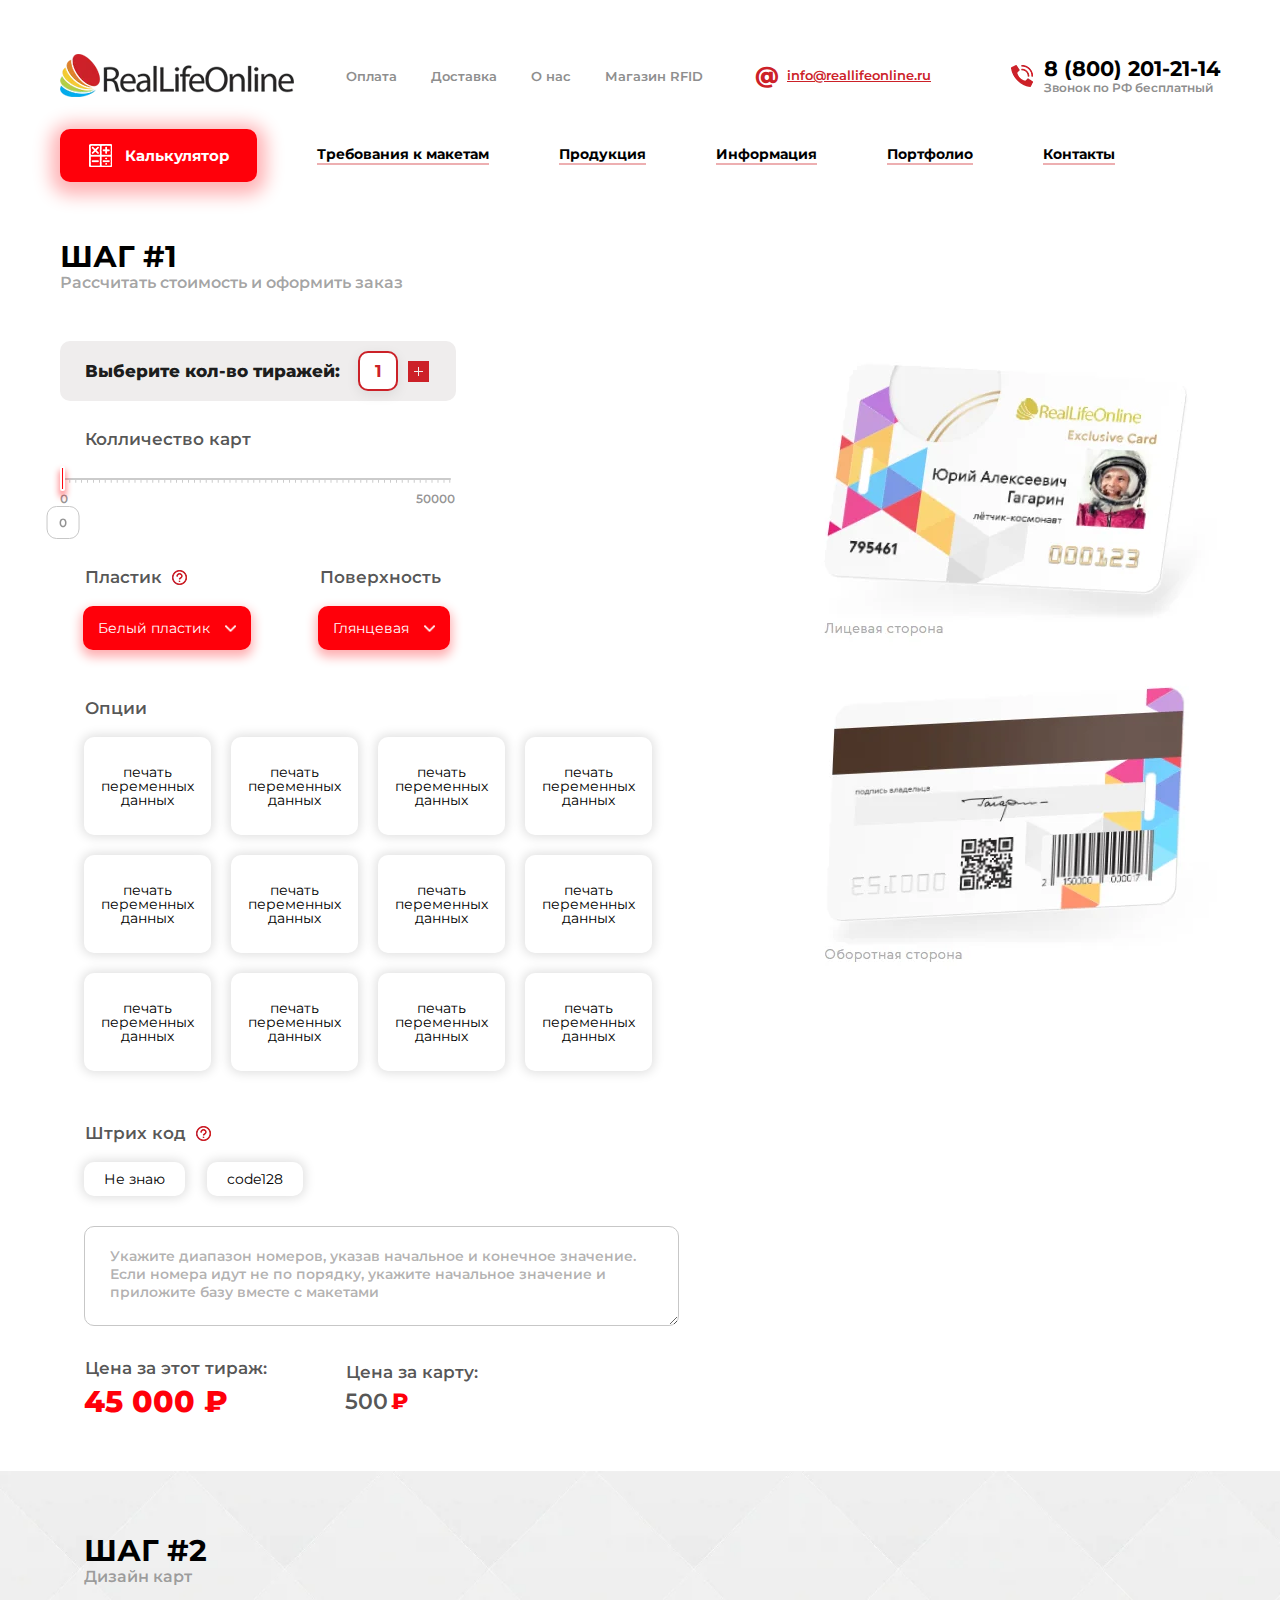
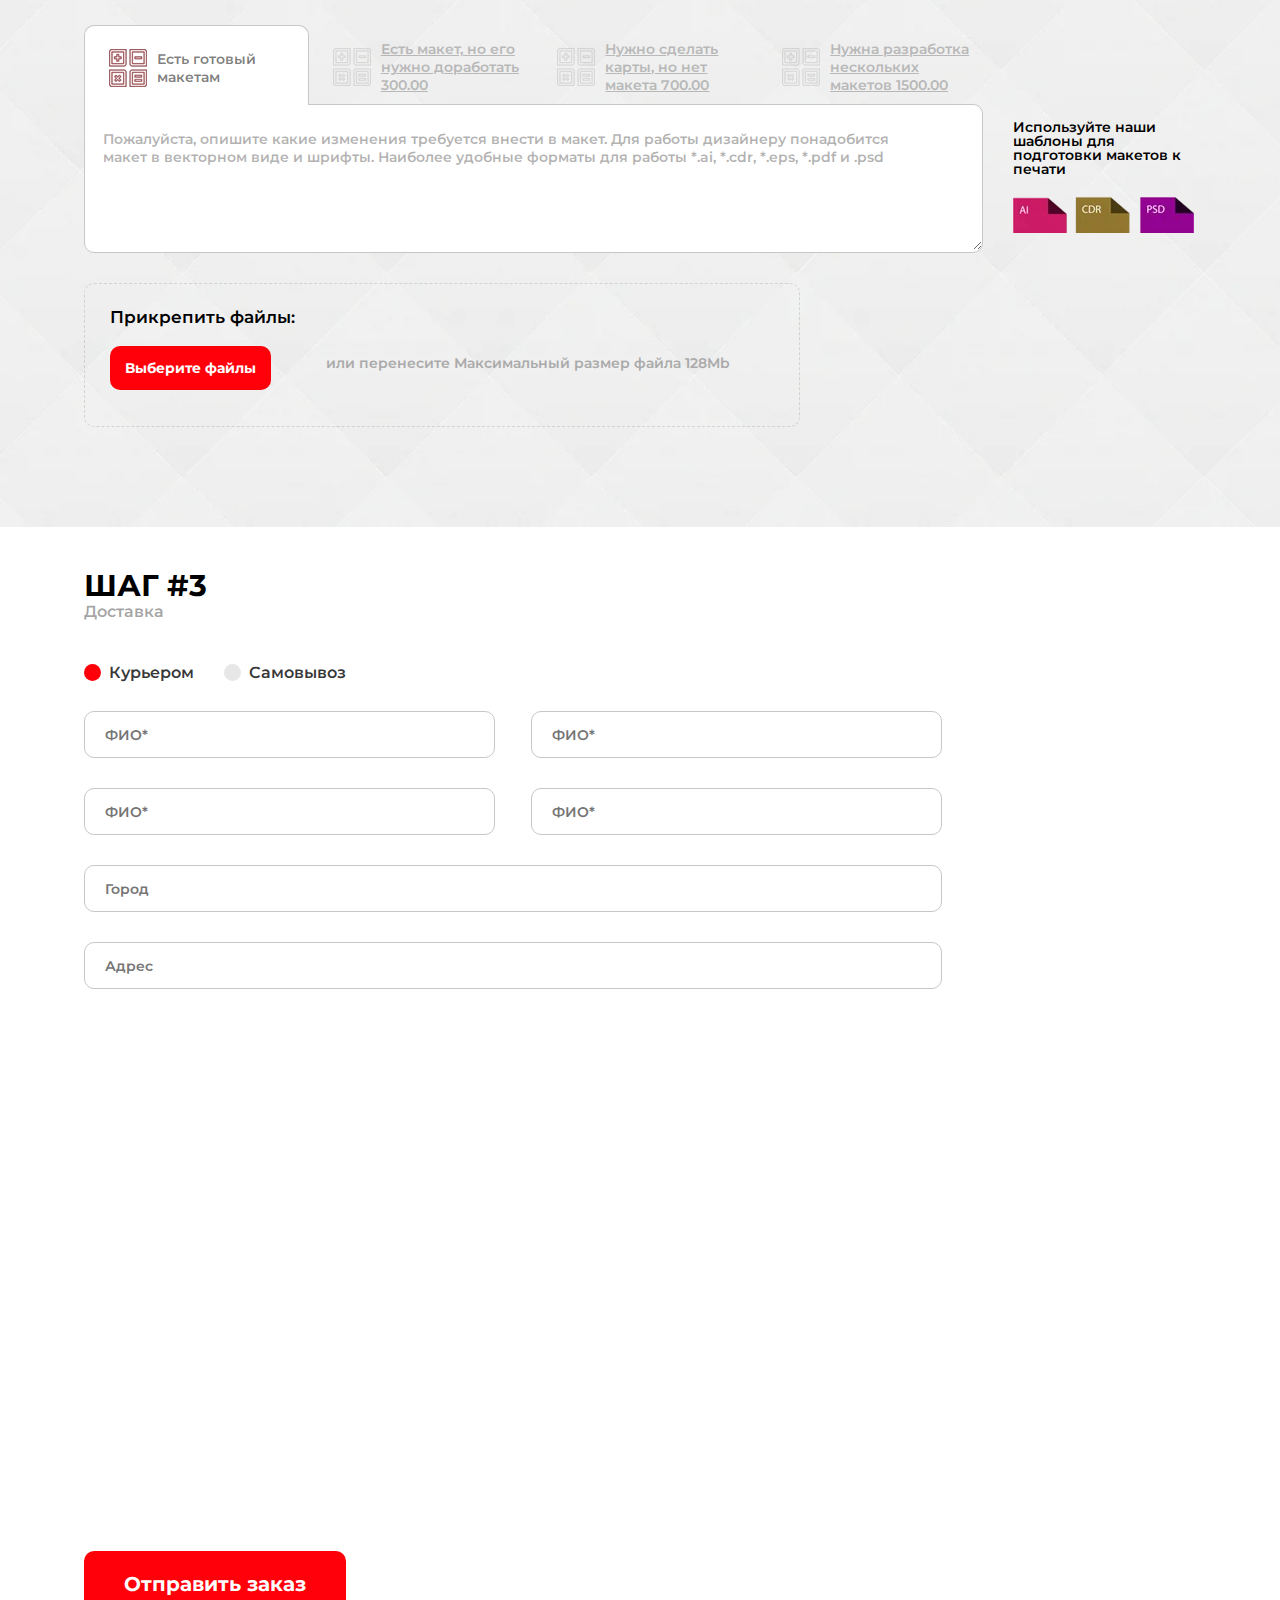
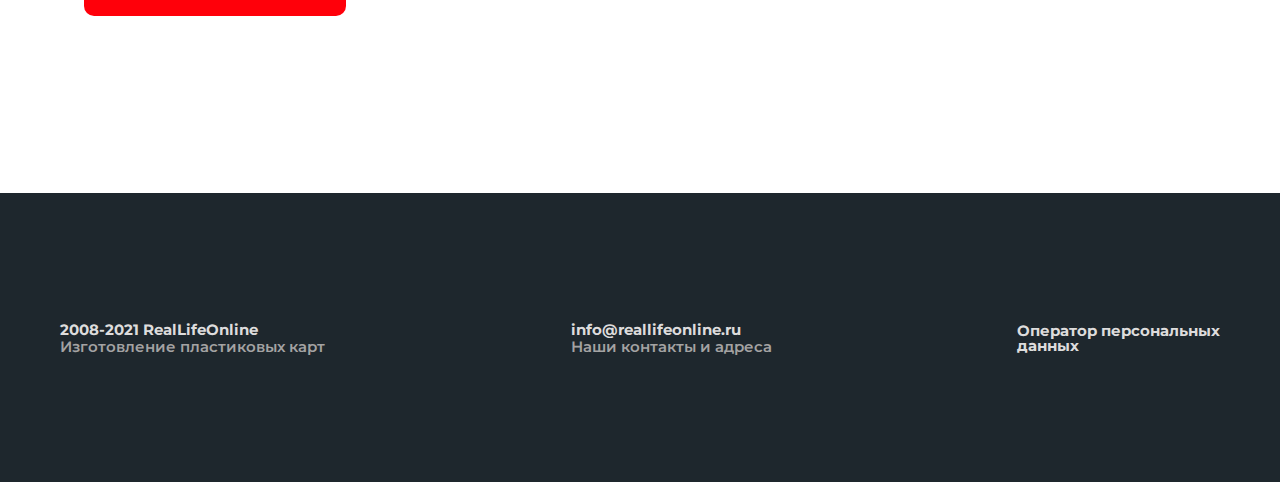
==== calculator.html @ 68b0222f "Add files via upload" ====
<!DOCTYPE html><html lang="ru">	 <head>	<title>Калькулятор</title>	<meta charset="UTF-8">	<meta name="format-detection" content="telephone=no">	<link rel="stylesheet" href="css/style.min.css?_v=20211105070310">	<link rel="shortcut icon" href="favicon.ico">	<!-- <meta name="robots" content="noindex, nofollow"> -->	<!-- <meta name="viewport" content="width=device-width, initial-scale=1.0, maximum-scale=1.0, user-scalable=0"> -->	<meta name="viewport" content="width=device-width, initial-scale=1.0">	</head>	<body>		<div class="wrapper">			<header class="header-other">	<div class="header__container _container">		<div class="header__top">			<a href="" class="header__logo">				<picture><source srcset="./img/logo.webp" type="image/webp"><img class="logo__text" src="./img/logo.png?_v=1636084990988" alt=""></picture>			</a>			<div class="header__menu menu">				<div class="menu__icon icon-menu">					<span></span>					<span></span>					<span></span>				</div>				<nav class="menu__body">					<ul class="menu__list">						<li><a href="" class="menu__link">Оплата</a></li>						<li><a href="" class="menu__link">Доставка</a></li>						<li><a href="" class="menu__link">О нас</a></li>						<li><a href="" class="menu__link">Магазин RFID</a></li>					</ul>				</nav>			</div>			<div class="header__contacts">				<div data-da=".menu__body, 550" class="header__email">					<div class="email__title">						<div class="email__icon">@</div>						<a href="" class="email__text">info@reallifeonline.ru</a>					</div>				</div>				<div data-da=".menu__body, 550" class="header__telephon">					<a href="tel:88002012114" class="telephon__title">						<picture><source srcset="./img/tel-header.webp" type="image/webp"><img class="telephon__icon" src="./img/tel-header.png?_v=1636084990988" alt=""></picture>						<span class="telephon__text">8 (800) 201-21-14							<span class="telephon__subtext">Звонок по РФ бесплатный</span>						</span>					</a>				</div>			</div>		</div>		<div class="header__bottom">			<a href="" class="header__button button">				<picture><source srcset="./img/calculator-button.webp" type="image/webp"><img src="./img/calculator-button.png?_v=1636084990988" alt=""></picture>				Калькулятор			</a>			<div data-da=".menu__body, 600" class="header__menu-bottom">				<nav class="menu-bottom__body">					<ul class="menu-bottom__list">						<li><a href="" class="menu-bottom__link">Требования к макетам</a></li>						<li><a href="" class="menu-bottom__link">Продукция</a></li>						<li><a href="" class="menu-bottom__link">Информация</a></li>						<li><a href="" class="menu-bottom__link">Портфолио</a></li>						<li><a href="" class="menu-bottom__link">Контакты</a></li>					</ul>				</nav>			</div>		</div>	</div></header>			<main class="page">				<section class="page__steps steps">					<div class="steps__content _container">						<div class="steps__top">							<div class="steps__step step-one">								<div class="step-one__text">									<div class="step-one__title title">ШАГ #1</div>									<div class="step-one__subtitle subtitle">Рассчитать стоимость и оформить заказ</div>								</div>								<div class="step-one__item">									<div class="step-one__select">Выберите кол-во тиражей:</div>									<div class="step-one__quantity quantity">										<div class="quantity__input">											<input autocomplete="off" type="text" name="form[]" value="1">										</div>										<div class="quantity__button quantity__button_plus"></div>									</div>								</div>								<div class="step-one__cards cards-step-one">									<div class="cards-step-one__range">										<div class="cards-step-one__title text-description">Колличество карт</div>										<div class="cards-step-one__rating">											<div class="rating__range">												<picture><source srcset="./img/range.webp" type="image/webp"><img src="./img/range.png?_v=1636084990988" alt=""></picture>											</div>											<div class="rating__number">												<div class="rating__num">0</div>												<div class="rating__num">50000</div>											</div>										</div>									</div>								</div>								<div class="step-one__description description-step-one">									<div class="description-step-one__column">										<div class="description-step-one__text">											<div class="description-step-one__title text-description">Пластик</div>											<a href="#question" class="_popup-link"><picture><source srcset="./img/question.webp" type="image/webp"><img src="./img/question.png?_v=1636084990988" alt=""></picture></a>										</div>										<select name="form[]" class="description-step-one__select">											<option value="1">Белый пластик</option>											<option value="2">Белый пластик1</option>											<option value="3">Белый пластик2</option>											<option value="4">Белый пластик3</option>										</select>									</div>									<div class="description-step-one__column">										<div class="description-step-one__text">											<div class="description-step-one__title text-description">Поверхность</div>										</div>										<select name="form[]" class="description-step-one__select">											<option value="1">Глянцевая</option>											<option value="2">Глянцевая1</option>											<option value="3">Глянцевая2</option>											<option value="4">Глянцевая3</option>										</select>									</div>								</div>								<div class="step-one__option option-step-one">									<div class="option-step-one__title text-description">Опции</div>									<div class="option-step-one__items">										<div class="option-step-one__block">											<label class="block__checkbox">												<input data-error="Ошибка" class="checkbox__input" type="checkbox" value="1" name="form[]">												<span class="checkbox__text">печать переменных данных</span>											</label>											<label class="block__checkbox">												<input data-error="Ошибка" class="checkbox__input" type="checkbox" value="1" name="form[]">												<span class="checkbox__text">печать переменных данных</span>											</label>											<label class="block__checkbox">												<input data-error="Ошибка" class="checkbox__input" type="checkbox" value="1" name="form[]">												<span class="checkbox__text">печать переменных данных</span>											</label>											<label class="block__checkbox">												<input data-error="Ошибка" class="checkbox__input" type="checkbox" value="1" name="form[]">												<span class="checkbox__text">печать переменных данных</span>											</label>											<label class="block__checkbox">												<input data-error="Ошибка" class="checkbox__input" type="checkbox" value="1" name="form[]">												<span class="checkbox__text">печать переменных данных</span>											</label>											<label class="block__checkbox">												<input data-error="Ошибка" class="checkbox__input" type="checkbox" value="1" name="form[]">												<span class="checkbox__text">печать переменных данных</span>											</label>											<label class="block__checkbox">												<input data-error="Ошибка" class="checkbox__input" type="checkbox" value="1" name="form[]">												<span class="checkbox__text">печать переменных данных</span>											</label>											<label class="block__checkbox">												<input data-error="Ошибка" class="checkbox__input" type="checkbox" value="1" name="form[]">												<span class="checkbox__text">печать переменных данных</span>											</label>											<label class="block__checkbox">												<input data-error="Ошибка" class="checkbox__input" type="checkbox" value="1" name="form[]">												<span class="checkbox__text">печать переменных данных</span>											</label>											<label class="block__checkbox">												<input data-error="Ошибка" class="checkbox__input" type="checkbox" value="1" name="form[]">												<span class="checkbox__text">печать переменных данных</span>											</label>											<label class="block__checkbox">												<input data-error="Ошибка" class="checkbox__input" type="checkbox" value="1" name="form[]">												<span class="checkbox__text">печать переменных данных</span>											</label>											<label class="block__checkbox">												<input data-error="Ошибка" class="checkbox__input" type="checkbox" value="1" name="form[]">												<span class="checkbox__text">печать переменных данных</span>											</label>										</div>									</div>								</div>								<div class="step-one__code code-step-one">									<div class="code-step-one__text">										<div class="code-step-one__title text-description">Штрих код</div>										<a href=""><picture><source srcset="./img/question.webp" type="image/webp"><img src="./img/question.png?_v=1636084990988" alt=""></picture></a>									</div>									<div class="code-step-one__items">										<div class="code-step-one__item">											<label class="code-step-one__form">												<input data-error="Ошибка" class="code-step-one__input" type="radio" value="1" name="form[]">												<span class="code-step-one__label">Не знаю</span>											</label>											<label class="code-step-one__form">												<input checked data-error="Ошибка" class="code-step-one__input" type="radio" value="1" name="form[]">												<span class="code-step-one__label">code128</span>											</label>										</div>										<textarea autocomplete="off" name="form[]" data-value="Укажите диапазон номеров, указав начальное и конечное значение. Если номера идут не по порядку, укажите начальное значение и приложите базу вместе с макетами" data-error="Ошибка" class="code-step-one__textarea"></textarea>									</div>								</div>								<div class="step-one__price price-step-one">									<div class="price-step-one__item">										<div class="price-step-one__title text-description">Цена за этот тираж:</div>										<div class="price-step-one__sum">45 000 ₽</div>									</div>									<div class="price-step-one__item">										<div class="price-step-one__title text-description">Цена за карту:</div>										<div class="price-step-one__sum-two"><span>500</span>₽</div>									</div>								</div>							</div>							<div class="steps__image">								<picture><source srcset="./img/cards.webp" type="image/webp"><img src="./img/cards.png?_v=1636084990988" alt=""></picture>							</div>						</div>					</div>				</section>				<section class="page__step-two step-two">					<div class="step-two__bg">						<picture><source srcset="./img/bg-square.webp" type="image/webp"><img src="./img/bg-square.png?_v=1636084990988" alt=""></picture>					</div>					<div class="step-two__container _container">						<div class="step-two__content">							<div class="step-two__text">								<div class="step-two__title title">ШАГ #2</div>								<div class="step-two__subtitle subtitle">Дизайн карт</div>							</div>							<div class="step-two__body">								<div class="step-two__top">									<div class="step-two__tabs-step-two _tabs">										<nav class="tabs-step-two__nav">											<div class="tabs-step-two__item _tabs-item _active"><picture><source srcset="./img/calculator.webp" type="image/webp"><img src="./img/calculator.png?_v=1636084990988" alt=""></picture>Есть готовый макетам</div>											<div class="tabs-step-two__item _tabs-item"><picture><source srcset="./img/calculator.webp" type="image/webp"><img src="./img/calculator.png?_v=1636084990988" alt=""></picture>Есть макет, но его нужно доработать 300.00</div>											<div class="tabs-step-two__item _tabs-item"><picture><source srcset="./img/calculator.webp" type="image/webp"><img src="./img/calculator.png?_v=1636084990988" alt=""></picture>Нужно сделать карты, но нет макета 700.00</div>											<div class="tabs-step-two__item _tabs-item"><picture><source srcset="./img/calculator.webp" type="image/webp"><img src="./img/calculator.png?_v=1636084990988" alt=""></picture>Нужна разработка нескольких макетов 1500.00 </div>										</nav>										<div class="tabs-step-two__body">											<div class="tabs-step-two__block _tabs-block _active">												<div class="tabs-step-two__column">													<div class="tabs-step-two__description">														<textarea autocomplete="off" name="form[]" data-value="Пожалуйста, опишите какие изменения требуется внести в макет. Для работы дизайнеру понадобится макет в векторном виде и шрифты. Наиболее удобные форматы для работы *.ai, *.cdr, *.eps, *.pdf и .psd" data-error="Ошибка" class="tabs-step-two__input"></textarea>													</div>												</div>											</div>											<div class="tabs-step-two__block _tabs-block">												<div class="tabs-step-two__column">													<div class="tabs-step-two__description">														<textarea autocomplete="off" name="form[]" data-value="Пожалуйста, опишите какие изменения требуется внести в макет. Для работы дизайнеру понадобится макет в векторном виде и шрифты. Наиболее удобные форматы для работы *.ai, *.cdr, *.eps, *.pdf и .psd" data-error="Ошибка" class="tabs-step-two__input"></textarea>													</div>												</div>											</div>											<div class="tabs-step-two__block _tabs-block">												<div class="tabs-step-two__column">													<div class="tabs-step-two__description">														<textarea autocomplete="off" name="form[]" data-value="Пожалуйста, опишите какие изменения требуется внести в макет. Для работы дизайнеру понадобится макет в векторном виде и шрифты. Наиболее удобные форматы для работы *.ai, *.cdr, *.eps, *.pdf и .psd" data-error="Ошибка" class="tabs-step-two__input"></textarea>													</div>												</div>											</div>											<div class="tabs-step-two__block _tabs-block">												<div class="tabs-step-two__column">													<div class="tabs-step-two__description">														<textarea autocomplete="off" name="form[]" data-value="Пожалуйста, опишите какие изменения требуется внести в макет. Для работы дизайнеру понадобится макет в векторном виде и шрифты. Наиболее удобные форматы для работы *.ai, *.cdr, *.eps, *.pdf и .psd" data-error="Ошибка" class="tabs-step-two__input"></textarea>													</div>												</div>											</div>										</div>									</div>									<div class="step-two__right right-step-two">										<div class="right-step-two__text">Используйте наши											шаблоны для											подготовки макетов											к печати</div>										<a href="" class="right-step-two__image">											<picture><source srcset="./img/layout.webp" type="image/webp"><img src="./img/layout.png?_v=1636084990988" alt=""></picture>										</a>									</div>								</div>								<div class="step-two__file file-step-two">									<div class="file-step-two__label">Прикрепить файлы:</div>									<div class="file-step-two__row">										<div class="file-step-two__add-file add-file">											<div class="add-file__button">												<div class="add-file__text button">Выберите файлы</div>												<input type="file" class="add-file__input">											</div>											<div class="add-file__name"></div>										</div>										<span>или перенесите Максимальный размер файла 128Mb</span>									</div>								</div>							</div>						</div>					</div>				</section>				<section class="page__step-three step-three">					<div class="step-three__container _container">						<div class="step-three__content">							<div class="step-three__text">								<div class="step-three__title title">ШАГ #3</div>								<div class="step-three__subtitle subtitle">Доставка</div>							</div>							<div class="step-three__radio radio-step-three">								<label class="radio-step-three__form">									<input checked data-error="Ошибка" class="radio-step-three__input" type="radio" value="1" name="form[]">									<span class="radio-step-three__label">Курьером</span>								</label>								<label class="radio-step-three__form">									<input data-error="Ошибка" class="radio-step-three__input" type="radio" value="2" name="form[]">									<span class="radio-step-three__label">Самовывоз</span>								</label>							</div>							<form action="#" class="step-three__form form-step-three">								<div class="form-step-three__columns">									<div class="form-step-three__column">										<input id="name" tabindex="1" type="name" name="form[]" value="" placeholder="ФИО*" class="form-step-three__item">									</div>									<div class="form-step-three__column">										<input id="name" tabindex="2" type="name" name="form[]" value="" placeholder="ФИО*" class="form-step-three__item">									</div>									<div class="form-step-three__column">										<input id="name" tabindex="3" type="name" name="form[]" value="" placeholder="ФИО*" class="form-step-three__item">									</div>									<div class="form-step-three__column">										<input id="name" tabindex="4" type="name" name="form[]" value="" placeholder="ФИО*" class="form-step-three__item">									</div>								</div>								<div class="form-step-three__columns-two">									<div class="form-step-three__column-two">										<input id="town" tabindex="1" type="town" name="form[]" value="" placeholder="Город" class="form-step-three__item">									</div>									<div class="form-step-three__column-two">										<input id="adress" tabindex="2" type="adress" name="form[]" value="" placeholder="Адрес" class="form-step-three__item">									</div>								</div>								<div id="map" class="form-step-three__map"></div>								<a href="" class="form-step-three__button button">Отправить заказ</a>							</form>						</div>					</div>				</section>			</main>			<footer class="footer">	<div class="footer__container _container">		<div class="footer__copy">			2008-2021 RealLifeOnline			<span>Изготовление пластиковых карт</span>		</div>		<a href="" class="footer__contacts">			info@reallifeonline.ru			<span>Наши контакты и адреса</span>		</a>		<div class="footer__text">			Оператор персональных<br>			данных		</div>	</div></footer>		</div>		<div class="popup popup_question">	<div class="popup__content">		<div class="popup__body">			<div class="popup__content-box">				<div class="popup__close"></div>				<picture><source srcset="./img/content_box.webp" type="image/webp"><img src="./img/content_box.jpg?_v=1636084990988"></picture>				<div class="popup__content-block">					<div class="popup__title">Lorem ipsum</div>					<p class="popup__text">Lorem ipsum dolor sit amet, vim an dolores suscipit sadipscing. Quidam virtute percipitur eos ea, paulo suscipit et ius, et pri ponderum cotidieque referrentur. Ius ei enim illum impetus, electram forensibus deterruisset nam ea, sed eu meis propriae conclusionemque. Mel habeo facilisis vulputate cu.</p>					<p class="popup__text">Ad nec quis ancillae pericula. Expetendis posidonium nec no, graeci timeam detracto vis et. Ad elitr interpretaris cum. Laoreet tractatos nam cu, in mei malorum vivendo, eu aliquam nominavi intellegebat pro. Cibo vulputate an nam, usu essent voluptatibus at. Etiam tation efficiantur at has. Probatus senserit no nam.</p>					<div class="popup__subtitle">Ius enim illum</div>					<p class="popup__text">Ex vel possit contentiones, mea quaestio disputationi ut. Per et molestie pertinacia, tamquam platonem intellegam ad usu, tale cibo deterruisset nam ex. Quem justo reprimique ei est, feugait gubergren at mei. Delicata tractatos his an. Duis deserunt at pro. Diam clita conclusionemque qui ne, error mucius mei an. Ut vero aliquip vel, sea id nibh malis debet.</p>					<div class="popup__subtitle">Cibo vulputate</div>					<p class="popup__text">Ex vel possit contentiones, mea quaestio disputationi ut. Per et molestie pertinacia, tamquam platonem intellegam ad usu, tale cibo deterruisset nam ex. Quem justo reprimique ei est, feugait gubergren at mei.</p>					<div class="popup__title">Vix ne malis</div>					<p class="popup__text">His hendrerit pertinacia eu. Nusquam honestatis in eam, id modo porro delectus pri. Vix ne malis tation prompta. Ad vix habeo eloquentiam, est ut alia tritani prodesset, ut unum mucius luptatum mel. Eum id commune contentiones, id noster discere his.</p>					<ul class="popup__list">						<li class="popup__link">ut unum mucius luptatum mel</li>						<li class="popup__link">honestatis in eam</li>						<li class="popup__link">id noster discere his</li>						<li class="popup__link">error mucius mei an</li>						<li class="popup__link">deserunt at pro</li>					</ul>					<a href="" class="popup__close-arrow">&xlarr;&nbsp;&nbsp; Go back</a>				</div>			</div>		</div>	</div></div>		<!-- Swiper --><!-- <script src="https://unpkg.com/swiper/swiper-bundle.min.js"></script> --><script src="js/vendors.min.js?_v=20211105070310"></script><script src="js/app.min.js?_v=20211105070310"></script>	</body></html>
---- css/style.min.css ----
@charset "UTF-8";@import url('https://fonts.googleapis.com/css2?family=Montserrat:wght@400; 500;600;700;800&display=swap&subset=cyrillic-ext');*{padding:0;margin:0;border:0}*,:after,:before{-webkit-box-sizing:border-box;box-sizing:border-box}aside,footer,header,nav,section{display:block}html{font-size:14px}body,html{height:100%;min-width:320px}body{line-height:1;font-family:Montserrat,sans-serif;-ms-text-size-adjust:100%;-moz-text-size-adjust:100%;-webkit-text-size-adjust:100%}button,input,textarea{font-family:Montserrat,sans-serif;font-size:inherit}input::-ms-clear{display:none}button{cursor:pointer;background-color:inherit}button::-moz-focus-inner{padding:0;border:0}a,a:visited{text-decoration:none}a:hover{text-decoration:none}ul li{list-style:none}img{vertical-align:top}h1,h2,h3,h4,h5,h6{font-weight:inherit;font-size:inherit}body{color:#000}body._lock{overflow:hidden}.wrapper{width:100%;min-height:100%;overflow:hidden;display:-webkit-box;display:-ms-flexbox;display:flex;-webkit-box-orient:vertical;-webkit-box-direction:normal;-ms-flex-direction:column;flex-direction:column}._container{max-width:1160px;margin:0 auto}.button{display:-webkit-inline-box;display:-ms-inline-flexbox;display:inline-flex;-webkit-box-pack:center;-ms-flex-pack:center;justify-content:center;-webkit-box-align:center;-ms-flex-align:center;align-items:center;text-align:center;padding:15px;color:#fff;font-weight:700;border-radius:10px;background-color:#ff000a;-webkit-transition:all .3s ease 0s;-o-transition:all .3s ease 0s;transition:all .3s ease 0s}.select{position:relative;margin:0 0 0 23px}.select__item{cursor:pointer;position:relative;-webkit-box-shadow:0 5px 11px 2px rgba(255,0,10,.32);box-shadow:0 5px 11px 2px rgba(255,0,10,.32);border-radius:10px;min-width:131px;background-color:#ff000a;padding:15px;-webkit-transition:all .3s ease 0s;-o-transition:all .3s ease 0s;transition:all .3s ease 0s}.select__value{display:-webkit-box;display:-ms-flexbox;display:flex;font-size:14px;-webkit-box-align:center;-ms-flex-align:center;align-items:center;-webkit-box-pack:justify;-ms-flex-pack:justify;justify-content:space-between;-webkit-box-orient:horizontal;-webkit-box-direction:reverse;-ms-flex-direction:row-reverse;flex-direction:row-reverse}.select__value span{display:-webkit-box;display:-ms-flexbox;display:flex;-webkit-box-align:center;-ms-flex-align:center;align-items:center;color:#fff;font-size:14px;font-weight:400;margin:0 15px 0 0}._no-webp .select__value:before{background:url(../img/arrow-spoller.png) center/100% no-repeat}.select__value:before{content:"";display:inline-block;-webkit-transition:all .3s ease 0s;-o-transition:all .3s ease 0s;transition:all .3s ease 0s;width:11px;height:7px}.select__input{width:100%;background-color:transparent;height:100%}.select__options{position:absolute;top:43px;border-radius:0 0 10px 10px;min-width:100%;left:0;-webkit-box-shadow:0 5px 11px 2px rgba(255,0,10,.32);box-shadow:0 5px 11px 2px rgba(255,0,10,.32);background-color:#ff000a;padding:15px;-webkit-transition:all .3s ease 0s;-o-transition:all .3s ease 0s;transition:all .3s ease 0s;color:#fff;font-size:14px;font-weight:400;height:100px;overflow:auto}.select__option{cursor:pointer;margin:0 0 12px 0}.select__option:last-child{margin:0}.select._active{z-index:5}.select._active .select__item{border-radius:10px 10px 0 0}.select._active .select__value:before{-webkit-transform:rotate(-180deg);-ms-transform:rotate(-180deg);transform:rotate(-180deg)}.select._active .select__options{display:block}input[type=email],input[type=tel],input[type=text],textarea{-webkit-appearance:none;-moz-appearance:none;appearance:none}input[type=email]:focus,input[type=tel]:focus,input[type=text]:focus,textarea:focus{outline:0}.input{border-radius:0!important;width:100%;display:block;padding:0 20px}textarea.input{resize:none;padding:0 0}.checkbox{position:relative;min-height:100%}.checkbox__input{position:absolute;width:0;height:0;opacity:0;visibility:hidden}.checkbox__input:checked+.checkbox__text{-webkit-box-shadow:0 5px 11px 2px rgba(255,0,10,.32);box-shadow:0 5px 11px 2px rgba(255,0,10,.32);border-radius:10px;background-color:#ff000a;color:#fff}.checkbox__text{display:-webkit-inline-box;display:-ms-inline-flexbox;display:inline-flex;-webkit-box-align:center;-ms-flex-align:center;align-items:center;position:relative;cursor:pointer;padding:28px 17px;cursor:pointer;text-align:center;align-items:center;-webkit-box-shadow:0 0 11px 2px rgba(0,0,0,.13);box-shadow:0 0 11px 2px rgba(0,0,0,.13);border-radius:10px;background-color:#fff;color:#000;font-size:14px;font-weight:400;-webkit-box-flex:1;-ms-flex:1 1 100%;flex:1 1 100%}.checkbox._error .checkbox__text:before{border:1px solid #ee1212}.options{display:-webkit-box;display:-ms-flexbox;display:flex;-webkit-box-orient:vertical;-webkit-box-direction:normal;-ms-flex-direction:column;flex-direction:column;-webkit-box-align:start;-ms-flex-align:start;align-items:flex-start}.options__item{position:relative;cursor:pointer}.options__input{position:absolute;width:0;height:0;opacity:0;left:0;top:0;visibility:hidden}.options__input:checked+.options__text:after{-webkit-transform:scale(1);-ms-transform:scale(1);transform:scale(1)}.options__text{display:-webkit-inline-box;display:-ms-inline-flexbox;display:inline-flex;-webkit-box-align:center;-ms-flex-align:center;align-items:center;position:relative;font-size:16px;color:#fff;letter-spacing:-.3px;line-height:calc(20 / 16)}.options__text:before{content:"";-ms-flex-item-align:start;align-self:flex-start;margin:0 14px 0 0;-webkit-box-flex:0;-ms-flex:0 0 20px;flex:0 0 20px;left:0;top:0;border-radius:50%;width:20px;height:18px;background:#fff;border:1px solid #a7a9ac}.options__text:after{content:"";-webkit-transition:all .3s ease 0s;-o-transition:all .3s ease 0s;transition:all .3s ease 0s;-webkit-transform:scale(0);-ms-transform:scale(0);transform:scale(0);width:10px;height:10px;border-radius:50%;background-color:#77243a;position:absolute;left:5px;top:4px}.rating{display:-webkit-box;display:-ms-flexbox;display:flex;-webkit-box-align:end;-ms-flex-align:end;align-items:flex-end;font-size:40px;line-height:.75;-webkit-transition:opacity .3s ease 0s;-o-transition:opacity .3s ease 0s;transition:opacity .3s ease 0s}.rating.rating_sending{opacity:.2}.rating.rating_set .rating__active,.rating.rating_set .rating__item{cursor:pointer}.rating__body{position:relative}.rating__body::before{content:"★★★★★";display:block}.rating__active{position:absolute;width:0%;height:100%;top:0;left:0;overflow:hidden}.rating__active::before{content:"★★★★★";position:absolute;width:100%;height:100%;top:0;left:0;color:#ffd300}.rating__items{display:-webkit-box;display:-ms-flexbox;display:flex;position:absolute;width:100%;height:100%;top:0;left:0}.rating__item{-webkit-box-flex:0;-ms-flex:0 0 20%;flex:0 0 20%;height:100%;opacity:0}.rating__value{font-size:50%;line-height:1;padding:0 0 0 10px}.quantity{height:40px;display:-webkit-box;display:-ms-flexbox;display:flex;-webkit-box-align:center;-ms-flex-align:center;align-items:center}.quantity__button{position:relative;cursor:pointer;width:21px;height:21px;background-color:#cc2128}.quantity__button::after,.quantity__button::before{content:"";position:absolute;top:50%;left:50%;-webkit-transition:all .3s ease 0s;-o-transition:all .3s ease 0s;transition:all .3s ease 0s;margin:0 0 0 -4.5px;background-color:#efeded;display:-webkit-box;display:-ms-flexbox;display:flex;-webkit-box-align:center;-ms-flex-align:center;align-items:center;width:9px;height:1px}.quantity__button_plus::before{-webkit-transform:rotate(-90deg);-ms-transform:rotate(-90deg);transform:rotate(-90deg)}.quantity__input{-webkit-box-flex:1;-ms-flex:1 1 auto;flex:1 1 auto;margin:0 10px 0 0}.quantity__input input{height:40px;font-weight:700;font-size:17px;width:40px;text-align:center;-webkit-box-shadow:0 4px 13px rgba(0,0,0,.08);box-shadow:0 4px 13px rgba(0,0,0,.08);border-radius:10px;color:#cc2128;border:2px solid #cb2128;background-color:#fff}.row:after{display:block;content:"";clear:both}.rub:after{content:"₽"}ol.counter{list-style-type:none;counter-reset:item}ol.counter li{position:relative;padding:0 0 0 45px}ol.counter li:before{counter-increment:item;content:counter(item);position:absolute;left:0;top:0;color:#818181;font-size:14px;font-weight:700;text-align:center;line-height:26px;border-radius:50%;width:28px;height:28px;border:1px solid #4274bb}.ellipsis{display:block;overflow:hidden;width:100%;white-space:nowrap;-o-text-overflow:ellipsis;text-overflow:ellipsis}.es{overflow:hidden;white-space:nowrap;-o-text-overflow:ellipsis;text-overflow:ellipsis}.table{display:table;font-size:0;width:100%}.trow{display:table-row}.cell{display:table-cell}.cell.full{width:100%}._ibg{position:relative}._ibg img{position:absolute;width:100%;height:100%;top:0;left:0;-o-object-fit:cover;object-fit:cover}body.ie ._ibg{background-position:center;background-size:cover;background-repeat:no-repeat}body.ie ._ibg img{width:0;height:0;opacity:0;visibility:hidden}._video{position:relative;overflow:hidden;height:0;padding-bottom:56.25%}._video embed,._video iframe,._video object,._video video{position:absolute;top:0;left:0;width:100%;height:100%}.videobg embed,.videobg iframe,.videobg object,.videobg video{position:fixed;top:50%;left:50%;min-width:100%;min-height:100%;width:auto;height:auto;z-index:-100;-webkit-transform:translateX(-50%) translateY(-50%);-ms-transform:translateX(-50%) translateY(-50%);transform:translateX(-50%) translateY(-50%);background-size:cover}._more-content{-webkit-transition:all .3s ease 0s;-o-transition:all .3s ease 0s;transition:all .3s ease 0s;overflow:hidden}._more-link{cursor:pointer}._more-link span{font-style:normal}._more-link span:first-child{display:block}._more-link span:last-child{display:none}._more-link._active span{font-style:normal}._more-link._active span:first-child{display:none}._more-link._active span:last-child{display:block}#map{background:url(../img/icons/loading.gif) center/50px no-repeat}._swiper{overflow:hidden}._swiper .swiper-wrapper{width:100%;height:100%;-webkit-box-sizing:content-box;box-sizing:content-box;display:-webkit-box;display:-ms-flexbox;display:flex;position:relative}._swiper.swiper-container-vertical .swiper-wrapper{-webkit-box-orient:vertical;-webkit-box-direction:normal;-ms-flex-direction:column;flex-direction:column}._swiper.swiper-container-autoheight .swiper-wrapper{-webkit-box-align:start;-ms-flex-align:start;align-items:flex-start}.swiper-container-initialized .swiper-slide{-ms-flex-negative:0;flex-shrink:0}.swiper-container-android .swiper-slide,.swiper-container-android .swiper-wrapper{-webkit-transform:translate3d(0,0,0);transform:translate3d(0,0,0)}.swiper-button-lock{display:none!important}._tabs-block{display:none}._tabs-block._active{display:block}.mirror{-webkit-transform:scale(-1,1);-ms-transform:scale(-1,1);transform:scale(-1,1)}.nicescroll-rails{z-index:1000!important}._custom-scroll{position:fixed;right:0;top:0;width:3px;height:100%;z-index:1000}._custom-scroll__line{background-color:rgba(0,0,0,.5);border-radius:3px 0 0 3px;position:relative;left:0;top:0;width:100%}.popup{z-index:100;position:fixed;top:0;left:0;width:100%;height:100%;-webkit-transition:visibility .8s ease 0s;-o-transition:visibility .8s ease 0s;transition:visibility .8s ease 0s;visibility:hidden}.popup::before{content:"";background:rgba(0,0,0,.6);position:fixed;width:100%;height:100%;top:0;left:0;-webkit-transition:left .3s ease 0s;-o-transition:left .3s ease 0s;transition:left .3s ease 0s;opacity:0}.popup.show::before{opacity:1}.popup.show .popup__content{overflow:auto}.popup.show .popup__body{-webkit-transform:rotate(0);-ms-transform:rotate(0);transform:rotate(0);-webkit-animation-duration:.4s;animation-duration:.4s;-webkit-animation-delay:0s;animation-delay:0s;left:0}.popup._active{visibility:visible;overflow:auto}.popup._active::before{opacity:1}.popup._active .popup__content{overflow:auto}.popup._active .popup__body{-webkit-transition:left .3s ease .2s;-o-transition:left .3s ease .2s;transition:left .3s ease .2s;-webkit-transform:rotate(0);-ms-transform:rotate(0);transform:rotate(0);-webkit-animation-duration:.4s;animation-duration:.4s;-webkit-animation-delay:0s;animation-delay:0s;left:0}.popup__content{display:-webkit-box;display:-ms-flexbox;display:flex;-webkit-box-orient:vertical;-webkit-box-direction:normal;-ms-flex-direction:column;flex-direction:column;min-height:100%;-webkit-box-flex:1;-ms-flex:1 1 auto;flex:1 1 auto;width:420px}.popup__body{position:relative;left:-100%;-webkit-transition:left .3s ease 0s;-o-transition:left .3s ease 0s;transition:left .3s ease 0s;background-color:#fff;width:100%}.popup__close{cursor:pointer;position:absolute;right:32px;top:32px;width:24px;height:24px}.popup__close::after,.popup__close::before{position:absolute;left:15px;content:" ";height:24px;width:2px;background-color:#bbb}.popup__close::before{-webkit-transform:rotate(45deg);-ms-transform:rotate(45deg);transform:rotate(45deg)}.popup__close::after{-webkit-transform:rotate(-45deg);-ms-transform:rotate(-45deg);transform:rotate(-45deg)}.popup__content-box{color:#333}.popup__content-box img{width:100%;height:100%;-o-object-fit:cover;object-fit:cover}.popup__content-block{padding:40px}.popup__title{color:#000;font-size:28px;padding:14px 0}.popup__title:first-of-type{padding-top:0}.popup__text{padding:14px 0;font-size:14px;line-height:22px;opacity:.7}.popup__subtitle{font-size:18px;font-weight:700;border-bottom:solid 1px #dedede;margin-bottom:14px;color:#000;padding:14px 0}.popup__list{margin-top:20px}.popup__link{font-size:14px;line-height:22px;font-size:14px;line-height:22px;margin-left:14px;list-style-type:disc}.popup__close-arrow{display:inline-block;font-size:14px;font-weight:700;margin-top:30px;letter-spacing:.5px;color:#000}.popup__close-arrow:hover{opacity:.6}body.content_box_visible .sm-button:after,body.content_box_visible .sm-button:before{background:#fff!important}body.content_box_visible .sm-popup{overflow-y:auto;overflow-x:hidden}.header{position:absolute;top:0;left:0;width:100%;z-index:50}.header__top{display:-webkit-box;display:-ms-flexbox;display:flex;-webkit-box-align:center;-ms-flex-align:center;align-items:center;-webkit-box-pack:justify;-ms-flex-pack:justify;justify-content:space-between;padding:54px 0 32px 0}.header__contacts{display:-webkit-box;display:-ms-flexbox;display:flex;-webkit-box-pack:end;-ms-flex-pack:end;justify-content:flex-end;-webkit-box-align:center;-ms-flex-align:center;align-items:center}.header__email{margin:0 40px 0 0}.header__telephon{margin:0 0 0 40px}.header__bottom{display:-webkit-box;display:-ms-flexbox;display:flex;-webkit-box-align:center;-ms-flex-align:center;align-items:center}.header__button{margin:0 30px 0 0;min-width:197px;min-height:48px;-webkit-box-shadow:0 4px 18px 9px rgba(255,0,10,.3);box-shadow:0 4px 18px 9px rgba(255,0,10,.3);border-radius:10px;font-size:15px;background-color:#ff000a}.header__button img{width:23px;height:23px;-o-object-fit:cover;object-fit:cover;margin:0 13px 0 0}.header__menu-bottom{margin:0 0 0 30px}.logo__text{-o-object-fit:cover;object-fit:cover}.menu__list{display:-webkit-box;display:-ms-flexbox;display:flex;margin:0 -17px}.menu__list li{padding:0 17px}.menu__link{color:#8e8e8e;font-size:13px;font-weight:600;-webkit-transition:all .3s ease 0s;-o-transition:all .3s ease 0s;transition:all .3s ease 0s}.menu__link:hover{-webkit-transition:all .3s ease 0s;-o-transition:all .3s ease 0s;transition:all .3s ease 0s;color:#cc2128}.email__title{display:-webkit-box;display:-ms-flexbox;display:flex;-webkit-box-align:center;-ms-flex-align:center;align-items:center}.email__text{color:#cc2128;font-size:13px;font-weight:600;text-decoration:underline}.email__icon{font-weight:800;font-size:23px;color:#cc2128;margin:0 8px 0 0}.telephon__title{display:-webkit-box;display:-ms-flexbox;display:flex;-webkit-box-align:center;-ms-flex-align:center;align-items:center}.telephon__icon{margin:0 11px 0 0;width:22px;height:22px;color:#cc2128}.telephon__text{display:-webkit-box;display:-ms-flexbox;display:flex;-webkit-box-orient:vertical;-webkit-box-direction:normal;-ms-flex-direction:column;flex-direction:column;color:#000;font-size:21px;font-weight:700}.telephon__subtext{color:#8e8e8e;font-size:12px;font-weight:600;margin:3px 0 0 0}.menu-bottom__list{display:-webkit-box;display:-ms-flexbox;display:flex;text-align:center;-webkit-box-align:center;-ms-flex-align:center;align-items:center;margin:0 -35px}.menu-bottom__list li{padding:0 35px}.menu-bottom__link{font-size:14px;color:#000;font-weight:700;-webkit-transition:all .3s ease 0s;-o-transition:all .3s ease 0s;transition:all .3s ease 0s}.menu-bottom__link::after{content:"";display:block;border-bottom:2px solid rgba(204,33,40,.2);margin:2px 0 0 0;background-color:rgba(204,33,40,.2)}.menu-bottom__link:hover::after{-webkit-transition:all .3s ease 0s;-o-transition:all .3s ease 0s;transition:all .3s ease 0s;border-bottom:2px solid #cc2128;margin:2px 0 0 0;background-color:#cc2128}.icon-menu{display:none}.header-other{position:relative;top:0;left:0;width:100%;z-index:50}.header__top{display:-webkit-box;display:-ms-flexbox;display:flex;-webkit-box-align:center;-ms-flex-align:center;align-items:center;-webkit-box-pack:justify;-ms-flex-pack:justify;justify-content:space-between;padding:54px 0 32px 0}.header__contacts{display:-webkit-box;display:-ms-flexbox;display:flex;-webkit-box-pack:end;-ms-flex-pack:end;justify-content:flex-end;-webkit-box-align:center;-ms-flex-align:center;align-items:center}.header__email{margin:0 40px 0 0}.header__telephon{margin:0 0 0 40px}.header__bottom{display:-webkit-box;display:-ms-flexbox;display:flex;-webkit-box-align:center;-ms-flex-align:center;align-items:center}.header__button{margin:0 30px 0 0;min-width:197px;min-height:48px;-webkit-box-shadow:0 4px 18px 9px rgba(255,0,10,.3);box-shadow:0 4px 18px 9px rgba(255,0,10,.3);border-radius:10px;font-size:15px;background-color:#ff000a}.header__button img{width:23px;height:23px;-o-object-fit:cover;object-fit:cover;margin:0 13px 0 0}.header__menu-bottom{margin:0 0 0 30px}.logo__text{-o-object-fit:cover;object-fit:cover}.menu__list{display:-webkit-box;display:-ms-flexbox;display:flex;margin:0 -17px}.menu__list li{padding:0 17px}.menu__link{color:#8e8e8e;font-size:13px;font-weight:600;-webkit-transition:all .3s ease 0s;-o-transition:all .3s ease 0s;transition:all .3s ease 0s}.menu__link:hover{-webkit-transition:all .3s ease 0s;-o-transition:all .3s ease 0s;transition:all .3s ease 0s;color:#cc2128}.email__title{display:-webkit-box;display:-ms-flexbox;display:flex;-webkit-box-align:center;-ms-flex-align:center;align-items:center}.email__text{color:#cc2128;font-size:13px;font-weight:600;text-decoration:underline}.email__icon{font-weight:800;font-size:23px;color:#cc2128;margin:0 8px 0 0}.telephon__title{display:-webkit-box;display:-ms-flexbox;display:flex;-webkit-box-align:center;-ms-flex-align:center;align-items:center}.telephon__icon{margin:0 11px 0 0;width:22px;height:22px;color:#cc2128}.telephon__text{display:-webkit-box;display:-ms-flexbox;display:flex;-webkit-box-orient:vertical;-webkit-box-direction:normal;-ms-flex-direction:column;flex-direction:column;color:#000;font-size:21px;font-weight:700}.telephon__subtext{color:#8e8e8e;font-size:12px;font-weight:600;margin:3px 0 0 0}.menu-bottom__list{display:-webkit-box;display:-ms-flexbox;display:flex;text-align:center;-webkit-box-align:center;-ms-flex-align:center;align-items:center;margin:0 -35px}.menu-bottom__list li{padding:0 35px}.menu-bottom__link{font-size:14px;color:#000;font-weight:700;-webkit-transition:all .3s ease 0s;-o-transition:all .3s ease 0s;transition:all .3s ease 0s}.menu-bottom__link::after{content:"";display:block;border-bottom:2px solid rgba(204,33,40,.2);margin:2px 0 0 0;background-color:rgba(204,33,40,.2)}.menu-bottom__link:hover::after{-webkit-transition:all .3s ease 0s;-o-transition:all .3s ease 0s;transition:all .3s ease 0s;border-bottom:2px solid #cc2128;margin:2px 0 0 0;background-color:#cc2128}.icon-menu{display:none}.footer{background-color:#1e272d}.footer__container{display:-webkit-box;display:-ms-flexbox;display:flex;-webkit-box-align:center;-ms-flex-align:center;align-items:center;min-height:289px;-webkit-box-pack:justify;-ms-flex-pack:justify;justify-content:space-between}.footer__copy{display:-webkit-box;display:-ms-flexbox;display:flex;-webkit-box-orient:vertical;-webkit-box-direction:normal;-ms-flex-direction:column;flex-direction:column;color:#dddcdc;font-size:15px;font-weight:700}.footer__copy span{color:#a4a3a3;font-size:15px;font-weight:600;margin:2px 0 0 0}.footer__contacts{display:-webkit-box;display:-ms-flexbox;display:flex;-webkit-box-orient:vertical;-webkit-box-direction:normal;-ms-flex-direction:column;flex-direction:column;color:#dddcdc;font-size:15px;font-weight:700}.footer__contacts span{color:#a4a3a3;font-size:15px;font-weight:600;margin:2px 0 0 0}.footer__text{color:#dddcdc;font-size:15px;font-weight:700}.page__main-home{position:relative;min-height:548px}.page__work{padding:135px 0 100px 0}.page__maps{position:relative;min-height:487px}.page__products{padding:60px 0 70px 0}.page__advise{position:relative;padding:60px 0 60px 0;min-height:655px}.page__order{position:relative;padding:60px 0 70px 0}.main-home__bg{position:absolute;top:0;left:0;width:100%;height:100%;-o-object-fit:cover;object-fit:cover}.main-home__bg img{width:100%;height:100%;-o-object-fit:cover;object-fit:cover}.main-home__content{display:-webkit-box;display:-ms-flexbox;display:flex;-webkit-box-orient:vertical;-webkit-box-direction:normal;-ms-flex-direction:column;flex-direction:column;-webkit-box-pack:end;-ms-flex-pack:end;justify-content:flex-end;padding:300px 0 0 0;height:100%;position:relative;z-index:10}.main-home__text-top{margin:0 0 35px 0}.main-home__text-bottom{margin:35px 0 26px 0}.main-home__button{-webkit-box-shadow:0 4px 18px 9px rgba(255,0,10,.3);box-shadow:0 4px 18px 9px rgba(255,0,10,.3);background-color:#ff000a;margin:0 0 -31px 0;width:266px;font-size:18px;min-height:63px}.text-top__title{color:#000;font-size:44px;font-weight:700;margin:0 0 16px 0}.text-top__subtitle{color:#000;font-size:26px;font-weight:500}.text-bottom__title{color:#000;font-size:20px;font-weight:700;margin:0 0 18px 0}.text-bottom__subtitle{color:#8e8e8e;font-size:14px;font-weight:600;letter-spacing:.35px}.work__content{display:-webkit-box;display:-ms-flexbox;display:flex;-webkit-box-align:center;-ms-flex-align:center;align-items:center}.work__image{position:relative;margin:0 12px 0 0}.work__text{margin:0 0 0 12px}.work__title{color:#000;font-size:30px;font-weight:700;margin:0 0 15px 0}.work__subtitle{color:#8e8e8e;font-size:18px;font-weight:600}.image__one{position:absolute}.order__bg{position:absolute;top:0;left:0;width:100%;height:100%;-o-object-fit:cover;object-fit:cover}.order__bg img{width:100%;height:100%;-o-object-fit:cover;object-fit:cover}.order__content{display:-webkit-box;display:-ms-flexbox;display:flex;-webkit-box-orient:vertical;-webkit-box-direction:normal;-ms-flex-direction:column;flex-direction:column;height:100%;position:relative;z-index:10}.order__title{margin:0 0 45px 0}.order__option{margin:0 0 65px 0}.option-order__title{margin:0 0 25px 0}.option-order__body{display:-webkit-box;display:-ms-flexbox;display:flex;margin:0 -48px 0 -48px;padding:0 0 0 20px}.option-order__columns{padding:0 48px 0 48px}.option-order__column{-webkit-box-shadow:0 4px 23px 1px rgba(0,0,0,.15);box-shadow:0 4px 23px 1px rgba(0,0,0,.15);border-radius:10px;background-color:rgba(255,255,255,.51);padding:16px 20px 16px 0}.option-order__items{display:-webkit-box;display:-ms-flexbox;display:flex;-webkit-box-align:center;-ms-flex-align:center;align-items:center}.option-order__num{display:-webkit-box;display:-ms-flexbox;display:flex;-webkit-box-pack:center;-ms-flex-pack:center;justify-content:center;-webkit-box-align:center;-ms-flex-align:center;align-items:center;width:48px;height:48px;-webkit-box-shadow:0 0 30px 2px rgba(0,0,0,.08);box-shadow:0 0 30px 2px rgba(0,0,0,.08);border:2px solid #fff;background-color:#fff;border-radius:50%;background-image:-webkit-gradient(linear,left bottom,left top,from(rgba(207,207,207,.5)),to(rgba(255,255,255,.5)));background-image:-o-linear-gradient(bottom,rgba(207,207,207,.5) 0,rgba(255,255,255,.5) 100%);background-image:linear-gradient(to top,rgba(207,207,207,.5) 0,rgba(255,255,255,.5) 100%);margin:0 9px 0 -24px;color:#000;font-size:25px;font-weight:800;padding:15px 17px 15px 17px}.option-order__item{display:-webkit-box;display:-ms-flexbox;display:flex;-webkit-box-align:center;-ms-flex-align:center;align-items:center}.option-order__image{margin:0 16px 0 0}.option-order__image img{width:62px;height:62px;-o-object-fit:cover;object-fit:cover}.option-order__text{color:#000;font-size:17px;font-weight:700;line-height:19px}.option-order__text a{color:#cc2128;font-weight:800;font-size:17px;border-bottom:2px solid #cc212776}.option-order__text-tel{display:-webkit-box;display:-ms-flexbox;display:flex;-webkit-box-orient:vertical;-webkit-box-direction:normal;-ms-flex-direction:column;flex-direction:column;color:#000;font-size:17px;font-weight:600;line-height:19px}.option-order__text-tel a{color:#000;font-weight:800;font-size:17px}.scheme-order__body{display:-webkit-box;display:-ms-flexbox;display:flex;-ms-flex-wrap:wrap;flex-wrap:wrap;margin:-16px -25px}.scheme-order__columns{display:-webkit-box;display:-ms-flexbox;display:flex;-webkit-box-align:center;-ms-flex-align:center;align-items:center}.scheme-order__columns-two{display:-webkit-box;display:-ms-flexbox;display:flex;-webkit-box-align:center;-ms-flex-align:center;align-items:center}.scheme-order__column{display:-webkit-box;display:-ms-flexbox;display:flex;-webkit-box-align:center;-ms-flex-align:center;align-items:center;padding:16px 25px}.scheme-order__image{position:relative;margin:0 22px 0 0}.scheme-order__img{-o-object-fit:cover;object-fit:cover}.scheme-order__image-6{-o-object-fit:cover;object-fit:cover}.scheme-order__image-5{-o-object-fit:cover;object-fit:cover}.scheme-order__image-two{-o-object-fit:cover;object-fit:cover;position:absolute;top:0;left:0}.scheme-order__text{color:#000;font-size:17px;font-weight:600;list-style:19px;-webkit-box-flex:1;-ms-flex:1 1 auto;flex:1 1 auto}.scheme-order__arrow-1{font-size:20px}.scheme-order__items{display:-webkit-box;display:-ms-flexbox;display:flex;-webkit-box-align:center;-ms-flex-align:center;align-items:center}.scheme-order__item{display:-webkit-box;display:-ms-flexbox;display:flex;-webkit-box-align:center;-ms-flex-align:center;align-items:center}.scheme-order__symbol{width:25px;height:60px;opacity:.3;color:#9a9a9a;font-size:63px;font-weight:300;margin:0 15px}.scheme-order__arrow-2{font-size:20px;-webkit-transform:rotate(90deg);-ms-transform:rotate(90deg);transform:rotate(90deg)}.scheme-order__block{display:-webkit-box;display:-ms-flexbox;display:flex;-webkit-box-align:center;-ms-flex-align:center;align-items:center;-webkit-box-shadow:0 4px 23px 1px rgba(0,0,0,.15);box-shadow:0 4px 23px 1px rgba(0,0,0,.15);border-radius:10px;background-color:rgba(255,255,255,.51);padding:28px 20px 28px 8px;height:100%}.scheme-order__arrow-3{font-size:20px;-webkit-transform:rotate(-180deg);-ms-transform:rotate(-180deg);transform:rotate(-180deg)}.maps__map{position:absolute;top:0;left:0;height:100%;width:100%;min-height:487px}.maps__content{display:-webkit-box;display:-ms-flexbox;display:flex;-webkit-box-orient:vertical;-webkit-box-direction:normal;-ms-flex-direction:column;flex-direction:column;-webkit-box-pack:center;-ms-flex-pack:center;justify-content:center;min-height:487px}.maps__body{position:relative;z-index:10;width:354px;-webkit-box-shadow:0 4px 23px 1px rgba(0,0,0,.15);box-shadow:0 4px 23px 1px rgba(0,0,0,.15);border-radius:10px;background-color:rgba(255,255,255,.78);padding:40px 45px 50px 45px}.maps__title{margin:0 0 25px 0}.maps__button{width:196px;min-height:46px;line-height:19px;-webkit-box-shadow:0 4px 18px 9px rgba(255,0,10,.3);box-shadow:0 4px 18px 9px rgba(255,0,10,.3)}.products__title{margin:0 0 40px 0}.products__image{margin:0 0 40px 0}.products__image img{width:100%;height:100%;-o-object-fit:cover;object-fit:cover}.products__button{width:230px;font-size:15px;min-height:54px;-webkit-box-shadow:0 4px 18px 9px rgba(255,0,10,.3);box-shadow:0 4px 18px 9px rgba(255,0,10,.3)}.advise__bg{position:absolute;top:0;left:0;width:100%;height:100%;-o-object-fit:cover;object-fit:cover}.advise__bg img{width:100%;height:100%;-o-object-fit:cover;object-fit:cover}.advise__content{display:-webkit-box;display:-ms-flexbox;display:flex;-webkit-box-orient:vertical;-webkit-box-direction:normal;-ms-flex-direction:column;flex-direction:column;height:100%;position:relative;z-index:10}.advise__title{margin:0 0 40px 0}.advise__body{margin:40px 0 0 0}.advise__column{display:-webkit-box;display:-ms-flexbox;display:flex;-webkit-box-pack:justify;-ms-flex-pack:justify;justify-content:space-between;-ms-flex-wrap:wrap;flex-wrap:wrap;margin:-35px -15px}.advise__text{-webkit-box-flex:0;-ms-flex:0 1 20%;flex:0 1 20%;color:#5d5c5c;font-size:17px;font-weight:600;padding:35px 15px}.page__steps{margin:60px 0 0 0}.page__step-two{position:relative;padding:65px 0 100px 0}.page__step-three{padding:44px 0 177px 0}.steps__top{display:-webkit-box;display:-ms-flexbox;display:flex}.steps__step{-webkit-box-flex:1;-ms-flex:1 1 auto;flex:1 1 auto;margin:0 80px 54px 0}.steps__image{-webkit-box-flex:0;-ms-flex:0 1 411px;flex:0 1 411px;margin:100px 0 0 50px}.step-one__text{margin:0 0 50px 0}.step-one__title{margin:0 0 3px 0}.step-one__item{display:-webkit-box;display:-ms-flexbox;display:flex;-webkit-box-align:center;-ms-flex-align:center;align-items:center;border-radius:10px;background-color:#efeded;padding:10px 25px;width:396px;margin:0 0 30px 0}.step-one__select{color:#000000e3;font-size:17px;font-weight:800;margin:0 18px 0 0}.step-one__cards{margin:0 0 64px 0}.step-one__description{display:-webkit-box;display:-ms-flexbox;display:flex;margin:0 0 50px 0}.step-one__option{margin:0 0 54px 0}.step-one__code{margin:0 0 32px 0}.step-one__price{display:-webkit-box;display:-ms-flexbox;display:flex;-webkit-box-align:center;-ms-flex-align:center;align-items:center}.cards-step-one__rating{margin:30px 0 0 0}.rating__range img{width:388px;-o-object-fit:cover;object-fit:cover;mix-blend-mode:screen}.rating__number{display:-webkit-box;display:-ms-flexbox;display:flex;width:395px;-webkit-box-pack:justify;-ms-flex-pack:justify;justify-content:space-between}.rating__num{color:#0000006d;font-size:12px;font-weight:600}.rating__inputs{display:-webkit-box;display:-ms-flexbox;display:flex;margin:50px 0 0 0}.rating__input{display:-webkit-box;display:-ms-flexbox;display:flex;-webkit-box-pack:center;-ms-flex-pack:center;justify-content:center;-webkit-box-align:center;-ms-flex-align:center;align-items:center;text-align:center;color:#0000006d;font-size:12px;font-weight:600;position:absolute;width:80px;height:33px;border-radius:10px;border:1px solid #c7c7c7;background-color:#fff;padding:10px}.rating__input-end{display:none}.description-step-one__column{margin:0 44px 0 0}.description-step-one__column:last-child{margin:0}.description-step-one__text{display:-webkit-box;display:-ms-flexbox;display:flex;-webkit-box-align:center;-ms-flex-align:center;align-items:center;margin:0 0 20px 0}.description-step-one__text a{margin:0 0 0 10px}.option-step-one__items{margin:20px 0 0 24px}.option-step-one__block{display:-webkit-box;display:-ms-flexbox;display:flex;-ms-flex-wrap:wrap;flex-wrap:wrap;margin:-10px -10px}.block__checkbox{-webkit-box-flex:0;-ms-flex:0 1 130px;flex:0 1 130px;padding:10px 10px;height:100%}.code-step-one__text{display:-webkit-box;display:-ms-flexbox;display:flex;-webkit-box-align:center;-ms-flex-align:center;align-items:center;margin:0 0 20px 0}.code-step-one__text a{margin:0 0 0 10px}.code-step-one__items{margin:0 0 0 24px}.code-step-one__item{margin:0 0 30px 0}.code-step-one__form{position:relative;margin:0 18px 0 0}.code-step-one__form:last-child{margin:0}.code-step-one__input{position:absolute;width:0;height:0;opacity:0;visibility:hidden}.code-step-one__input:checked+.code-step-one__label{-webkit-box-shadow:0 5px 11px 2px rgba(255,0,10,.32);box-shadow:0 5px 11px 2px rgba(255,0,10,.32);border-radius:10px;background-color:#ff000a;color:#fff}.code-step-one__label{display:-webkit-inline-box;display:-ms-inline-flexbox;display:inline-flex;-webkit-box-align:center;-ms-flex-align:center;align-items:center;position:relative;cursor:pointer;padding:10px 20px;cursor:pointer;text-align:center;align-items:center;-webkit-box-shadow:0 0 11px 2px rgba(0,0,0,.13);box-shadow:0 0 11px 2px rgba(0,0,0,.13);border-radius:10px;background-color:#fff;color:#000;font-size:14px;font-weight:400}.code-step-one__textarea{width:100%;min-height:100px;border-radius:10px;border:1px solid #c7c7c7;background-color:#fff;color:#53505071;font-size:14px;font-weight:600;padding:20px 25px 20px 25px}.price-step-one__item{margin:0 54px 0 0}.price-step-one__item:last-child{margin:0}.price-step-one__sum{margin:10px 0 0 24px;color:#ff000a;font-size:30px;font-weight:800}.price-step-one__sum span{color:#000000a8;font-size:17px;font-weight:600}.price-step-one__sum-two{margin:10px 0 0 24px;color:#ff000a;font-size:22px;font-weight:800}.price-step-one__sum-two span{color:#000000a8;font-size:22px;font-weight:600;margin:0 3px 0 0}.step-two__bg{position:absolute;top:0;left:0;width:100%;height:100%;-o-object-fit:cover;object-fit:cover}.step-two__bg img{width:100%;height:100%;-o-object-fit:cover;object-fit:cover}.step-two__content{height:100%;position:relative;z-index:10;margin:0 0 0 24px}.step-two__text{margin:0 0 40px 0}.step-two__top{display:-webkit-box;display:-ms-flexbox;display:flex;margin:0 0 30px 0}.step-two__tabs-step-two{-webkit-box-flex:0;-ms-flex:0 1 auto;flex:0 1 auto;margin:0 15px 0 0}.step-two__file{padding:25px;width:716px;border-radius:10px;border:1px dashed rgba(0,0,0,.12)}.step-two__right{-webkit-box-flex:0;-ms-flex:0 1 200px;flex:0 1 200px;display:-webkit-box;display:-ms-flexbox;display:flex;-webkit-box-orient:vertical;-webkit-box-direction:normal;-ms-flex-direction:column;flex-direction:column;-webkit-box-pack:end;-ms-flex-pack:end;justify-content:flex-end;margin:0 20px 20px 15px}.tabs-step-two__nav{display:-webkit-box;display:-ms-flexbox;display:flex}.tabs-step-two__item{cursor:pointer;display:-webkit-box;display:-ms-flexbox;display:flex;-webkit-box-align:center;-ms-flex-align:center;align-items:center;color:#7d7d7d;font-size:14px;line-height:18px;font-weight:600;opacity:.48;-webkit-box-flex:0;-ms-flex:0 1 240px;flex:0 1 240px;padding:15px 12px 20px 24px;margin:0 0 -10px 0;text-decoration:underline}.tabs-step-two__item img{opacity:.48;width:38px;height:38px;-o-object-fit:cover;object-fit:cover;margin:0 10px 0 0}.tabs-step-two__item._active{color:#00000086;opacity:1;background-color:#fff;border-radius:10px 10px 0 0;border-top:1px solid #c7c7c7;border-left:1px solid #c7c7c7;border-right:1px solid #c7c7c7;text-decoration:none}._no-webp .tabs-step-two__item._active img{background:url(../img/calculator-active.png) 0 0 no-repeat}.tabs-step-two__item._active img{opacity:.7;margin:0 10px 0 0}.tabs-step-two__block{border-radius:10px;border:1px solid #c7c7c7;background-color:#fff}.tabs-step-two__input{width:100%;min-height:145px;color:#53505071;font-size:14px;font-weight:600;border-radius:10px;padding:25px 50px 40px 18px}.file-step-two__label{color:#000;font-size:17px;font-weight:600;margin:0 0 20px 0}.file-step-two__row{display:-webkit-box;display:-ms-flexbox;display:flex}.file-step-two__row span{color:#aaa;font-size:14px;font-weight:600;margin:10px 0 0 30px}.file-step-two__add-file{position:relative;display:inline-block}.add-file__button{min-width:186px;min-height:45px}.add-file__input{opacity:0;position:absolute;width:100%;height:100%;top:0;left:0;cursor:pointer;font-size:0}.add-file__name{color:#aaa;font-size:14px;font-weight:600;margin:10px 0 0 0}.right-step-two__text{color:#000;font-size:14px;font-weight:600;margin:0 0 20px 0}.right-step-two__image img{-o-object-fit:cover;object-fit:cover}.step-three__container{display:-webkit-box;display:-ms-flexbox;display:flex}.step-three__content{-webkit-box-flex:0;-ms-flex:0 1 858px;flex:0 1 858px;margin:0 0 0 24px}.step-three__text{margin:0 0 44px 0}.step-three__radio{position:relative;display:-webkit-box;display:-ms-flexbox;display:flex;margin:0 0 30px 0}.radio-step-three__form{position:relative;margin:0 30px 0 0}.radio-step-three__form:last-child{margin:0}.radio-step-three__input{position:absolute;width:0;height:0;opacity:0;visibility:hidden}.radio-step-three__input:checked+.radio-step-three__label::before{content:"";background-color:#ff000a}.radio-step-three__label{display:-webkit-box;display:-ms-flexbox;display:flex;-webkit-box-align:center;-ms-flex-align:center;align-items:center;cursor:pointer;text-align:center;align-items:center;color:#000000cb;font-size:16px;font-weight:600}.radio-step-three__label::before{cursor:pointer;content:"";display:-webkit-box;display:-ms-flexbox;display:flex;-webkit-box-align:center;-ms-flex-align:center;align-items:center;width:17px;height:17px;background-color:#e7e7e7;border-radius:50%;margin:0 8px 0 0}.form-step-three__columns{display:-webkit-box;display:-ms-flexbox;display:flex;-ms-flex-wrap:wrap;flex-wrap:wrap;margin:-15px -18px}.form-step-three__column{-webkit-box-flex:0;-ms-flex:0 1 50%;flex:0 1 50%;padding:15px 18px}.form-step-three__item{width:100%;height:47px;border-radius:10px;border:1px solid #c7c7c7;background-color:#fff;padding:18px 20px;color:#b8b8b8b4;font-size:14px;font-weight:600}.form-step-three__column-two{margin:30px 0 30px 0}.form-step-three__map{height:502px;margin:0 0 30px 0}.form-step-three__button{min-width:262px;min-height:65px;font-size:20px}/*! nouislider - 14.6.0 - 6/27/2020 */.noUi-target,.noUi-target *{-webkit-touch-callout:none;-webkit-tap-highlight-color:transparent;-webkit-user-select:none;-ms-touch-action:none;touch-action:none;-ms-user-select:none;-moz-user-select:none;user-select:none;-webkit-box-sizing:border-box;box-sizing:border-box}.noUi-target{position:relative}.noUi-base,.noUi-connects{width:100%;height:100%;position:relative;z-index:1;top:-7px;left:0}.noUi-connects{overflow:hidden;z-index:0}.noUi-connect,.noUi-origin{will-change:transform;position:absolute;z-index:1;top:0;right:0;-ms-transform-origin:0 0;-webkit-transform-origin:0 0;-webkit-transform-style:preserve-3d;transform-origin:0 0;-webkit-transform-style:flat;transform-style:flat}.noUi-connect{height:2px;width:388px}.noUi-origin{height:10%;width:10%}.noUi-txt-dir-rtl.noUi-horizontal .noUi-origin{left:0;right:auto}.noUi-vertical .noUi-origin{width:0}.noUi-horizontal .noUi-origin{height:0}.noUi-handle{-webkit-backface-visibility:hidden;backface-visibility:hidden;position:absolute}.noUi-touch-area{height:100%;width:100%}.noUi-state-tap .noUi-connect,.noUi-state-tap .noUi-origin{-webkit-transition:transform .3s;-webkit-transition:-webkit-transform .3s;transition:-webkit-transform .3s;-o-transition:transform .3s;transition:transform .3s;transition:transform .3s,-webkit-transform .3s}.noUi-state-drag *{cursor:inherit!important}.noUi-horizontal{height:18px}.noUi-horizontal .noUi-handle{width:6px;height:28px;right:-3px;top:-22px;border-radius:3px}.noUi-vertical{width:18px}.noUi-vertical .noUi-handle{width:28px;height:34px;right:-6px;top:-17px}.noUi-txt-dir-rtl.noUi-horizontal .noUi-handle{left:-17px;right:auto}.noUi-target{width:388px;height:2px;background-color:#cbcbcb;margin:0 3px 13px;position:relative;z-index:20;border-radius:3px}.noUi-connect{background-color:#cc2128}.noUi-draggable{cursor:ew-resize}.noUi-vertical .noUi-draggable{cursor:ns-resize}.noUi-handle{height:6px;width:6px;border-radius:2px;cursor:default}.noUi-handle::after{content:"";position:absolute;left:0;top:3px;width:5px;height:25px;-webkit-box-shadow:0 5px 6px 1px rgba(255,0,10,.48);box-shadow:0 5px 6px 1px rgba(255,0,10,.48);border-radius:2px;border:2px solid #fff;background-color:#ff000a}[disabled] .noUi-handle,[disabled].noUi-handle,[disabled].noUi-target{cursor:not-allowed}.noUi-pips,.noUi-pips *{-webkit-box-sizing:border-box;box-sizing:border-box}.noUi-pips{position:absolute;color:#999}.noUi-value{position:absolute;white-space:nowrap;text-align:center}.noUi-value-sub{color:#ccc;font-size:10px}.noUi-marker{position:absolute;background:#ccc}.noUi-marker-sub{background:#aaa}.noUi-marker-large{background:#aaa}.noUi-pips-horizontal{padding:10px 0;height:80px;top:100%;left:0;width:100%}.noUi-value-horizontal{-webkit-transform:translate(-50%,50%);-ms-transform:translate(-50%,50%);transform:translate(-50%,50%)}.noUi-rtl .noUi-value-horizontal{-webkit-transform:translate(50%,50%);-ms-transform:translate(50%,50%);transform:translate(50%,50%)}.noUi-marker-horizontal.noUi-marker{margin-left:-1px;width:2px;height:5px}.noUi-marker-horizontal.noUi-marker-sub{height:10px}.noUi-marker-horizontal.noUi-marker-large{height:15px}.noUi-pips-vertical{padding:0 10px;height:100%;top:0;left:100%}.noUi-value-vertical{-webkit-transform:translate(0,-50%);-ms-transform:translate(0,-50%);transform:translate(0,-50%);padding-left:25px}.noUi-rtl .noUi-value-vertical{-webkit-transform:translate(0,50%);-ms-transform:translate(0,50%);transform:translate(0,50%)}.noUi-marker-vertical.noUi-marker{width:5px;height:2px;margin-top:-1px}.noUi-marker-vertical.noUi-marker-sub{width:10px}.noUi-marker-vertical.noUi-marker-large{width:15px}.noUi-tooltip{display:-webkit-box;display:-ms-flexbox;display:flex;-webkit-box-pack:center;-ms-flex-pack:center;justify-content:center;-webkit-box-align:center;-ms-flex-align:center;align-items:center;text-align:center;color:#0000006d;font-size:12px;font-weight:600;position:absolute;min-width:33px;height:33px;border-radius:10px;border:1px solid #c7c7c7;background-color:#fff;padding:10px}.noUi-horizontal .noUi-tooltip{-webkit-transform:translate(-50%,0);-ms-transform:translate(-50%,0);transform:translate(-50%,0);left:50%;bottom:-48px}.noUi-vertical .noUi-tooltip{-webkit-transform:translate(0,-50%);-ms-transform:translate(0,-50%);transform:translate(0,-50%);top:50%;right:120%}.noUi-horizontal .noUi-origin>.noUi-tooltip{-webkit-transform:translate(50%,0);-ms-transform:translate(50%,0);transform:translate(50%,0);left:auto;bottom:10px}.noUi-vertical .noUi-origin>.noUi-tooltip{-webkit-transform:translate(0,-18px);-ms-transform:translate(0,-18px);transform:translate(0,-18px);top:auto;right:28px}.noui__value-input::-webkit-inner-spin-button,.noui__value-input::-webkit-outer-spin-button{-webkit-appearance:none;margin:0}.noui__value-input[type=number]{-moz-appearance:textfield}.noui__value-input{max-width:45px;text-align:center;width:auto;border:none;outline:0}.page__portfolio{margin:60px 0 60px 0}.page__file{position:relative;padding:60px 0 60px 0}.page__color{padding:55px 0 125px 0}.portfolio__title{margin:0 0 30px 0}.portfolio__row{display:-webkit-box;display:-ms-flexbox;display:flex;-ms-flex-wrap:wrap;flex-wrap:wrap;margin:0 -10px}.portfolio__items{-webkit-box-flex:0;-ms-flex:0 1 25%;flex:0 1 25%;display:-webkit-box;display:-ms-flexbox;display:flex;padding:0 10px;margin:0 0 35px 0}.portfolio__filters{border-radius:10px;border:1px dashed rgba(0,0,0,.22);padding:25px 11px 15px 25px;height:100%}.portfolio__text{color:#000000c1;font-size:16px;font-weight:700;margin:0 0 17px 0}.portfolio__block{display:-webkit-box;display:-ms-flexbox;display:flex;-webkit-box-pack:justify;-ms-flex-pack:justify;justify-content:space-between;-ms-flex-wrap:wrap;flex-wrap:wrap;-webkit-box-flex:1;-ms-flex:1 1 100%;flex:1 1 100%;margin:-5px}.portfolio__filter{cursor:pointer;display:-webkit-box;display:-ms-flexbox;display:flex;-ms-flex-wrap:wrap;flex-wrap:wrap;-webkit-box-pack:center;-ms-flex-pack:center;justify-content:center;-webkit-box-align:center;-ms-flex-align:center;align-items:center;text-align:center;-webkit-box-shadow:0 0 6px 1px rgba(0,0,0,.21);box-shadow:0 0 6px 1px rgba(0,0,0,.21);border-radius:10px;background-color:#fff;margin:0 0 10px 0}.portfolio__filter span{color:#00000082;font-size:14px;font-weight:600;padding:10px 15px}.portfolio__filter._active{-webkit-box-shadow:0 0 16px 2px rgba(255,0,10,.38);box-shadow:0 0 16px 2px rgba(255,0,10,.38);border-radius:10px;background-color:#ff000a}.portfolio__filter._active span{color:#fff}.portfolio__column{display:-webkit-box;display:-ms-flexbox;display:flex;-ms-flex-wrap:wrap;flex-wrap:wrap;margin:-5px}.portfolio__column._hide{display:none}.portfolio__item{-webkit-box-flex:0;-ms-flex:0 1 20%;flex:0 1 20%;padding:5px}.item-portfolio__image img{width:100%;height:100%;-o-object-fit:cover;object-fit:cover}.file__bg{position:absolute;top:0;left:0;width:100%;height:100%;-o-object-fit:cover;object-fit:cover}.file__bg img{width:100%;height:100%;-o-object-fit:cover;object-fit:cover}.file__content{height:100%;position:relative;z-index:10}.file__title{margin:0 0 50px 0}.file__body{display:-webkit-box;display:-ms-flexbox;display:flex;-ms-flex-wrap:wrap;flex-wrap:wrap;margin:-15px -32px}.file__column{display:-webkit-box;display:-ms-flexbox;display:flex;-webkit-box-align:center;-ms-flex-align:center;align-items:center;-webkit-box-flex:0;-ms-flex:0 1 33.3333%;flex:0 1 33.3333%;padding:15px 32px}.file__image{margin:0 20px 0 0}.file__image img{-o-object-fit:cover;object-fit:cover}.file__text{color:#0000008b;font-size:14px;font-weight:600;text-decoration:underline}.color__title{margin:0 0 50px 0}.color__body{display:-webkit-box;display:-ms-flexbox;display:flex;-ms-flex-wrap:wrap;flex-wrap:wrap;margin:-15px -55px}.color__column{display:-webkit-box;display:-ms-flexbox;display:flex;-webkit-box-align:center;-ms-flex-align:center;align-items:center;-webkit-box-flex:0;-ms-flex:0 1 33.3333%;flex:0 1 33.3333%;padding:15px 55px}.color__image{margin:0 15px 0 0}.color__image img{-o-object-fit:cover;object-fit:cover}.color__text{color:#00000080;font-size:15px;font-weight:600}.page__design{margin:40px 0 0 0}.page__description-card{padding:15px 0 61px 0}.page__file{position:relative;padding:60px 0 60px 0}.page__color{padding:55px 0 125px 0}.design__text{margin:0 0 25px 0}.design__body{position:relative;min-height:264px}.design__bg{position:absolute;top:0;left:0;width:100%;height:100%;-o-object-fit:cover;object-fit:cover}.design__bg img{width:100%;height:100%;-o-object-fit:cover;object-fit:cover}.design__block{height:100%;position:relative;z-index:10}.design__row{display:-webkit-box;display:-ms-flexbox;display:flex;margin:0 -44px 0 -44px}.design__image{-webkit-box-flex:0;-ms-flex:0 1 25%;flex:0 1 25%;padding:30px 44px 0 44px}.design__image img{-o-object-fit:cover;object-fit:cover}.design__image:first-child{margin:0 0 0 -150px}.description-card__top{display:-webkit-box;display:-ms-flexbox;display:flex;-webkit-box-align:center;-ms-flex-align:center;align-items:center;margin:0 0 80px 0}.description-card__text{-webkit-box-flex:0;-ms-flex:0 1 462px;flex:0 1 462px;color:#00000095;font-size:20px;font-weight:500}.description-card__image{margin:0 0 0 15px}.description-card__image img{width:100%;height:100%;-o-object-fit:cover;object-fit:cover}.description-card__body{display:-webkit-box;display:-ms-flexbox;display:flex;-ms-flex-wrap:wrap;flex-wrap:wrap;margin:-30px}.description-card__column{-webkit-box-flex:0;-ms-flex:0 1 25%;flex:0 1 25%;padding:30px;height:100%}.description-card__item{display:-webkit-box;display:-ms-flexbox;display:flex;-webkit-box-pack:center;-ms-flex-pack:center;justify-content:center;-webkit-box-align:center;-ms-flex-align:center;align-items:center;text-align:center;min-height:141px;border-radius:10px;border:1px solid #c7c7c7;background-color:#fff;color:#00000092;font-size:16px;font-weight:600;padding:20px;-webkit-box-flex:1;-ms-flex:1 1 100%;flex:1 1 100%}.file__bg{position:absolute;top:0;left:0;width:100%;height:100%;-o-object-fit:cover;object-fit:cover}.file__bg img{width:100%;height:100%;-o-object-fit:cover;object-fit:cover}.file__content{height:100%;position:relative;z-index:10}.file__title{margin:0 0 50px 0}.file__body{display:-webkit-box;display:-ms-flexbox;display:flex;-ms-flex-wrap:wrap;flex-wrap:wrap;margin:-15px -32px}.file__column{display:-webkit-box;display:-ms-flexbox;display:flex;-webkit-box-align:center;-ms-flex-align:center;align-items:center;-webkit-box-flex:0;-ms-flex:0 1 33.3333%;flex:0 1 33.3333%;padding:15px 32px}.file__image{margin:0 20px 0 0}.file__image img{-o-object-fit:cover;object-fit:cover}.file__text{color:#0000008b;font-size:14px;font-weight:600;text-decoration:underline}.color__title{margin:0 0 50px 0}.color__body{display:-webkit-box;display:-ms-flexbox;display:flex;-ms-flex-wrap:wrap;flex-wrap:wrap;margin:-15px -55px}.color__column{display:-webkit-box;display:-ms-flexbox;display:flex;-webkit-box-align:center;-ms-flex-align:center;align-items:center;-webkit-box-flex:0;-ms-flex:0 1 33.3333%;flex:0 1 33.3333%;padding:15px 55px}.color__image{margin:0 15px 0 0}.color__image img{-o-object-fit:cover;object-fit:cover}.color__text{color:#00000080;font-size:15px;font-weight:600}.page__contacts{position:relative;padding:60px 0 100px 0}.page__file{position:relative;padding:60px 0 60px 0}.page__color{padding:55px 0 125px 0}.contacts__title{margin:0 0 40px 0}.contacts__container{position:relative}.contacts__body{display:-webkit-box;display:-ms-flexbox;display:flex;-webkit-box-align:center;-ms-flex-align:center;align-items:center;min-height:403px;margin:0 0 85px 0}.contacts__contact{-webkit-box-flex:0;-ms-flex:0 1 50%;flex:0 1 50%}.contacts__map{position:absolute;top:0;right:0;width:50%;height:403px;-o-object-fit:cover;object-fit:cover}.contact__items{margin:-20px 70px -20px 0}.contact__column{display:-webkit-box;display:-ms-flexbox;display:flex;-webkit-box-align:center;-ms-flex-align:center;align-items:center;padding:20px 0 20px 0}.contact__image{width:30px}.contact__image img{-o-object-fit:cover;object-fit:cover}.contact__image span{font-weight:800;font-size:29px;color:#cc2128;width:28px;height:28px;-o-object-fit:cover;object-fit:cover}.contact__text{margin:0 0 0 3px}.contact__title{color:#000;font-size:21px;font-weight:700}.contact__subtitle{color:#00000095;font-size:14px;font-weight:600;margin:6px 0 0 0}.contact__subtitle span{color:#00000095;font-size:14px;font-weight:400;margin:4px 0 0 0}.block-contacts__row{display:-webkit-box;display:-ms-flexbox;display:flex;-webkit-box-pack:justify;-ms-flex-pack:justify;justify-content:space-between;-ms-flex-wrap:wrap;flex-wrap:wrap;margin:-10px}.block-contacts__column{-webkit-box-flex:0;-ms-flex:0 1 306px;flex:0 1 306px;padding:10px}.block-contacts__image{display:-webkit-box;display:-ms-flexbox;display:flex;-webkit-box-pack:center;-ms-flex-pack:center;justify-content:center;margin:0 0 15px 0}.block-contacts__image img{width:145px;height:145px;-o-object-fit:cover;object-fit:cover}.block-contacts__items{display:-webkit-box;display:-ms-flexbox;display:flex;-webkit-box-orient:vertical;-webkit-box-direction:normal;-ms-flex-direction:column;flex-direction:column;text-align:center}.block-contacts__name{font-size:21px;font-weight:800;color:#000;margin:0 0 5px 0}.block-contacts__subname{font-size:15px;font-weight:300;color:#000;margin:0 0 20px 0}.block-contacts__text{display:-webkit-box;display:-ms-flexbox;display:flex;text-align:center;-webkit-box-pack:center;-ms-flex-pack:center;justify-content:center;-webkit-box-align:ccenter;-ms-flex-align:ccenter;align-items:ccenter;border-radius:10px;border:1px dashed rgba(0,0,0,.26);padding:12px 20px;font-weight:300;font-size:17px;color:#000;margin:0 0 30px 0;-webkit-box-flex:1;-ms-flex:1 1 100%;flex:1 1 100%}.block-contacts__tel{font-size:15px;color:#000;font-weight:700;margin:0 0 10px 0}.block-contacts__email{font-weight:300;color:#d5464c;font-size:15px;text-decoration:underline}.file__bg{position:absolute;top:0;left:0;width:100%;height:100%;-o-object-fit:cover;object-fit:cover}.file__bg img{width:100%;height:100%;-o-object-fit:cover;object-fit:cover}.file__content{height:100%;position:relative;z-index:10}.file__title{margin:0 0 50px 0}.file__body{display:-webkit-box;display:-ms-flexbox;display:flex;-ms-flex-wrap:wrap;flex-wrap:wrap;margin:-15px -32px}.file__column{display:-webkit-box;display:-ms-flexbox;display:flex;-webkit-box-align:center;-ms-flex-align:center;align-items:center;-webkit-box-flex:0;-ms-flex:0 1 33.3333%;flex:0 1 33.3333%;padding:15px 32px}.file__image{margin:0 20px 0 0}.file__image img{-o-object-fit:cover;object-fit:cover}.file__text{color:#0000008b;font-size:14px;font-weight:600;text-decoration:underline}.color__title{margin:0 0 50px 0}.color__body{display:-webkit-box;display:-ms-flexbox;display:flex;-ms-flex-wrap:wrap;flex-wrap:wrap;margin:-15px -55px}.color__column{display:-webkit-box;display:-ms-flexbox;display:flex;-webkit-box-align:center;-ms-flex-align:center;align-items:center;-webkit-box-flex:0;-ms-flex:0 1 33.3333%;flex:0 1 33.3333%;padding:15px 55px}.color__image{margin:0 15px 0 0}.color__image img{-o-object-fit:cover;object-fit:cover}.color__text{color:#00000080;font-size:15px;font-weight:600}[data-simplebar]{position:relative;-webkit-box-orient:vertical;-webkit-box-direction:normal;-ms-flex-direction:column;flex-direction:column;-ms-flex-wrap:wrap;flex-wrap:wrap;-webkit-box-pack:start;-ms-flex-pack:start;justify-content:flex-start;-ms-flex-line-pack:start;align-content:flex-start;-webkit-box-align:start;-ms-flex-align:start;align-items:flex-start}.simplebar-wrapper{overflow:hidden;width:inherit;height:inherit;max-width:inherit;max-height:inherit}.simplebar-mask{direction:inherit;position:absolute;overflow:hidden;padding:0;margin:0;left:0;top:0;bottom:0;right:0;width:auto!important;height:auto!important;z-index:0}.simplebar-offset{direction:inherit!important;-webkit-box-sizing:inherit!important;box-sizing:inherit!important;resize:none!important;position:absolute;top:0;left:0;bottom:0;right:0;padding:0;margin:0;-webkit-overflow-scrolling:touch}.simplebar-content-wrapper{direction:inherit;-webkit-box-sizing:border-box!important;box-sizing:border-box!important;position:relative;display:block;height:100%;width:auto;max-width:100%;max-height:100%;scrollbar-width:none;-ms-overflow-style:none}.simplebar-content-wrapper::-webkit-scrollbar,.simplebar-hide-scrollbar::-webkit-scrollbar{width:0;height:0}.simplebar-content:after,.simplebar-content:before{content:" ";display:table}.simplebar-placeholder{max-height:100%;max-width:100%;width:100%;pointer-events:none}.simplebar-height-auto-observer-wrapper{-webkit-box-sizing:inherit!important;box-sizing:inherit!important;height:100%;width:100%;max-width:1px;position:relative;float:left;max-height:1px;overflow:hidden;z-index:-1;padding:0;margin:0;pointer-events:none;-webkit-box-flex:inherit;-ms-flex-positive:inherit;flex-grow:inherit;-ms-flex-negative:0;flex-shrink:0;-ms-flex-preferred-size:0;flex-basis:0}.simplebar-height-auto-observer{-webkit-box-sizing:inherit;box-sizing:inherit;display:block;opacity:0;position:absolute;top:0;left:0;height:1000%;width:1000%;min-height:1px;min-width:1px;overflow:hidden;pointer-events:none;z-index:-1}.simplebar-track{z-index:1;position:absolute;right:0;bottom:0;pointer-events:none;overflow:hidden}[data-simplebar].simplebar-dragging .simplebar-content{pointer-events:none;-moz-user-select:none;-ms-user-select:none;user-select:none;-webkit-user-select:none}[data-simplebar].simplebar-dragging .simplebar-track{pointer-events:all}.simplebar-scrollbar{position:absolute;left:0;right:0;min-height:10px}.simplebar-scrollbar:before{position:absolute;content:"";background:#999;width:8px;top:4px;opacity:1}.simplebar-track.simplebar-vertical{top:0;width:8px;background:#eee}.simplebar-track.simplebar-vertical .simplebar-scrollbar:before{top:2px;bottom:2px}.simplebar-track.simplebar-horizontal{left:0;height:11px}.simplebar-track.simplebar-horizontal .simplebar-scrollbar:before{height:100%;left:2px;right:2px}.simplebar-track.simplebar-horizontal .simplebar-scrollbar{right:auto;left:0;top:2px;height:7px;min-height:0;min-width:10px;width:auto;visibility:visible}[data-simplebar-direction=rtl] .simplebar-track.simplebar-vertical{right:auto;left:0}.hs-dummy-scrollbar-size{direction:rtl;position:fixed;opacity:0;height:500px;width:500px;overflow-y:hidden;overflow-x:scroll}.simplebar-hide-scrollbar{position:fixed;left:0;overflow-y:scroll;scrollbar-width:none;-ms-overflow-style:none}.page{-webkit-box-flex:1;-ms-flex:1 1 auto;flex:1 1 auto}.title{color:#000;font-size:30px;font-weight:700}.title-order{color:#000;font-size:19px;font-weight:800}.subtitle{color:#40404079;font-size:16px;font-weight:600;margin:3px 0 0 0}.text-description{margin:0 0 0 25px;color:#000000a8;font-size:17px;font-weight:600}@media (max-width:1172px){._container{max-width:970px}.header__contacts{-webkit-box-orient:vertical;-webkit-box-direction:normal;-ms-flex-direction:column;flex-direction:column;-webkit-box-align:start;-ms-flex-align:start;align-items:start}.header__email{margin:0 0 10px 0}.header__telephon{margin:0}.menu-bottom__list{margin:0 -15px}.menu-bottom__list li{padding:0 15px}.header__contacts{-webkit-box-orient:vertical;-webkit-box-direction:normal;-ms-flex-direction:column;flex-direction:column;-webkit-box-align:start;-ms-flex-align:start;align-items:start}.header__email{margin:0 0 10px 0}.header__telephon{margin:0}.menu-bottom__list{margin:0 -15px}.menu-bottom__list li{padding:0 15px}.option-order__body{-ms-flex-wrap:wrap;flex-wrap:wrap;-webkit-box-pack:center;-ms-flex-pack:center;justify-content:center;margin:-10px -48px -10px -48px}.option-order__columns{padding:10px 48px 10px 48px}.scheme-order__block{-webkit-box-flex:0;-ms-flex:0 1 259px;flex:0 1 259px;padding:28px 20px 28px 20px}.advise__column{-webkit-box-pack:center;-ms-flex-pack:center;justify-content:center}.advise__text{-webkit-box-flex:0;-ms-flex:0 1 25%;flex:0 1 25%}.steps__step{margin:0 50px 54px 0}.portfolio__item{-webkit-box-flex:0;-ms-flex:0 1 25%;flex:0 1 25%}.design__row{margin:0 -15px 0 -15px}.design__image{padding:30px 15px 0 15px}.design__image:first-child{margin:0 0 0 -130px}}@media (max-width:991.98px){._container{max-width:750px}.header__menu{margin:0 20px 0 20px}.header__button{margin:0 20px 0 0}.header__menu-bottom{margin:0 0 0 20px}.menu__list{-ms-flex-wrap:wrap;flex-wrap:wrap;-webkit-box-pack:center;-ms-flex-pack:center;justify-content:center;margin:-10px -10px}.menu__list li{padding:10px 10px}.telephon__text{font-size:16px}.telephon__subtext{font-size:10px}.menu-bottom__list{-ms-flex-wrap:wrap;flex-wrap:wrap;-webkit-box-pack:center;-ms-flex-pack:center;justify-content:center;margin:-10px -15px}.menu-bottom__list li{padding:10px 15px}.header__menu{margin:0 20px 0 20px}.header__button{margin:0 20px 0 0}.header__menu-bottom{margin:0 0 0 20px}.menu__list{-ms-flex-wrap:wrap;flex-wrap:wrap;-webkit-box-pack:center;-ms-flex-pack:center;justify-content:center;margin:-10px -10px}.menu__list li{padding:10px 10px}.telephon__text{font-size:16px}.telephon__subtext{font-size:10px}.menu-bottom__list{-ms-flex-wrap:wrap;flex-wrap:wrap;-webkit-box-pack:center;-ms-flex-pack:center;justify-content:center;margin:-10px -15px}.menu-bottom__list li{padding:10px 15px}.scheme-order__body{margin:-16px -15px;-webkit-box-orient:vertical;-webkit-box-direction:normal;-ms-flex-direction:column;flex-direction:column;-webkit-box-align:center;-ms-flex-align:center;align-items:center;-webkit-box-pack:center;-ms-flex-pack:center;justify-content:center}.scheme-order__column{padding:16px 15px}.scheme-order__image{margin:0 10px 0 0}.scheme-order__text br{display:none}.scheme-order__symbol{margin:0 10px}.scheme-order__block{-webkit-box-orient:vertical;-webkit-box-direction:normal;-ms-flex-direction:column;flex-direction:column;-webkit-box-pack:start;-ms-flex-pack:start;justify-content:start}.advise__text{-webkit-box-flex:0;-ms-flex:0 1 50%;flex:0 1 50%;padding:20px 15px}.steps__step{margin:0 0 54px 0}.steps__image{display:none}.block__checkbox{-webkit-box-flex:0;-ms-flex:0 1 25%;flex:0 1 25%}.step-two__top{-webkit-box-orient:vertical;-webkit-box-direction:normal;-ms-flex-direction:column;flex-direction:column}.step-two__tabs-step-two{margin:0 0 20px 0}.step-two__right{-webkit-box-flex:1;-ms-flex:1 1 auto;flex:1 1 auto;margin:0 20px 20px 0}.step-three__container{-webkit-box-orient:vertical;-webkit-box-direction:normal;-ms-flex-direction:column;flex-direction:column}.step-three__content{-webkit-box-flex:1;-ms-flex:1 1 100%;flex:1 1 100%}.page__color{padding:55px 0 80px 0}.portfolio__item{-webkit-box-flex:0;-ms-flex:0 1 33.3333%;flex:0 1 33.3333%}.file__body{-webkit-box-pack:center;-ms-flex-pack:center;justify-content:center}.file__column{-webkit-box-flex:0;-ms-flex:0 1 50%;flex:0 1 50%}.color__body{margin:-15px -25px;-webkit-box-pack:center;-ms-flex-pack:center;justify-content:center}.color__column{-webkit-box-flex:0;-ms-flex:0 1 50%;flex:0 1 50%;padding:15px 25px}.page__color{padding:55px 0 80px 0}.design__text{margin:0 0 50px 0}.design__body{display:none}.description-card__top{-webkit-box-orient:vertical;-webkit-box-direction:normal;-ms-flex-direction:column;flex-direction:column}.description-card__text{-webkit-box-flex:1;-ms-flex:1 1 auto;flex:1 1 auto}.description-card__image{margin:15px 0 0 0}.file__body{-webkit-box-pack:center;-ms-flex-pack:center;justify-content:center}.file__column{-webkit-box-flex:0;-ms-flex:0 1 50%;flex:0 1 50%}.color__body{margin:-15px -25px;-webkit-box-pack:center;-ms-flex-pack:center;justify-content:center}.color__column{-webkit-box-flex:0;-ms-flex:0 1 50%;flex:0 1 50%;padding:15px 25px}.page__color{padding:55px 0 80px 0}.contacts__body{-webkit-box-orient:vertical;-webkit-box-direction:normal;-ms-flex-direction:column;flex-direction:column;-webkit-box-pack:center;-ms-flex-pack:center;justify-content:center;-webkit-box-align:start;-ms-flex-align:start;align-items:start}.contacts__contact{-webkit-box-flex:0;-ms-flex:0 1 100%;flex:0 1 100%;margin:0 0 30px 0}.contacts__map{position:relative;top:0;left:0;width:100%;height:403px}.contact__items{margin:-20px 0 -20px 0}.block-contacts__row{-webkit-box-pack:center;-ms-flex-pack:center;justify-content:center;margin:-20px -20px}.block-contacts__column{padding:20px 20px;-webkit-box-flex:0;-ms-flex:0 1 50%;flex:0 1 50%}.file__body{-webkit-box-pack:center;-ms-flex-pack:center;justify-content:center}.file__column{-webkit-box-flex:0;-ms-flex:0 1 50%;flex:0 1 50%}.color__body{margin:-15px -25px;-webkit-box-pack:center;-ms-flex-pack:center;justify-content:center}.color__column{-webkit-box-flex:0;-ms-flex:0 1 50%;flex:0 1 50%;padding:15px 25px}}@media (max-width:767.98px){._container{max-width:none;padding:0 10px}.header__top{padding:30px 0 30px 0}.header__contacts{margin:0 60px 0 0}.menu__body{position:fixed;width:100%;height:100%;top:0;overflow:auto;right:-100%;-webkit-transition:right .3s ease 0s;-o-transition:right .3s ease 0s;transition:right .3s ease 0s;background:#fff;-webkit-box-shadow:0 5px 20px rgba(28,28,28,.1);box-shadow:0 5px 20px rgba(28,28,28,.1);padding:30px;z-index:3;padding:40px 20px 0 30px}.menu__body._active{right:-40%}.menu__list{-webkit-box-orient:vertical;-webkit-box-direction:normal;-ms-flex-direction:column;flex-direction:column;margin:0 0 30px 0}.icon-menu{display:block;position:absolute;top:50px;right:10px;width:30px;height:18px;cursor:pointer;z-index:5}.icon-menu span{-webkit-transition:all .3s ease 0s;-o-transition:all .3s ease 0s;transition:all .3s ease 0s;top:calc(50% - 1px);left:0;position:absolute;width:100%;height:2px;background-color:#000}.icon-menu span:first-child{top:0}.icon-menu span:last-child{top:auto;bottom:0}.icon-menu._active span{-webkit-transform:scale(0);-ms-transform:scale(0);transform:scale(0)}.icon-menu._active span:first-child{-webkit-transform:rotate(-45deg);-ms-transform:rotate(-45deg);transform:rotate(-45deg);top:calc(50% - 1px)}.icon-menu._active span:last-child{-webkit-transform:rotate(45deg);-ms-transform:rotate(45deg);transform:rotate(45deg);bottom:calc(50% - 1px)}.header__top{padding:30px 0 30px 0}.header__contacts{margin:0 60px 0 0}.menu__body{position:fixed;width:100%;height:100%;top:0;overflow:auto;right:-100%;-webkit-transition:right .3s ease 0s;-o-transition:right .3s ease 0s;transition:right .3s ease 0s;background:#fff;-webkit-box-shadow:0 5px 20px rgba(28,28,28,.1);box-shadow:0 5px 20px rgba(28,28,28,.1);padding:30px;z-index:3;padding:40px 20px 0 30px}.menu__body._active{right:-40%}.menu__list{-webkit-box-orient:vertical;-webkit-box-direction:normal;-ms-flex-direction:column;flex-direction:column;margin:0 0 30px 0}.icon-menu{display:block;position:absolute;top:50px;right:10px;width:30px;height:18px;cursor:pointer;z-index:5}.icon-menu span{-webkit-transition:all .3s ease 0s;-o-transition:all .3s ease 0s;transition:all .3s ease 0s;top:calc(50% - 1px);left:0;position:absolute;width:100%;height:2px;background-color:#000}.icon-menu span:first-child{top:0}.icon-menu span:last-child{top:auto;bottom:0}.icon-menu._active span{-webkit-transform:scale(0);-ms-transform:scale(0);transform:scale(0)}.icon-menu._active span:first-child{-webkit-transform:rotate(-45deg);-ms-transform:rotate(-45deg);transform:rotate(-45deg);top:calc(50% - 1px)}.icon-menu._active span:last-child{-webkit-transform:rotate(45deg);-ms-transform:rotate(45deg);transform:rotate(45deg);bottom:calc(50% - 1px)}.footer__container{-webkit-box-orient:vertical;-webkit-box-direction:normal;-ms-flex-direction:column;flex-direction:column;-webkit-box-pack:center;-ms-flex-pack:center;justify-content:center;-webkit-box-align:center;-ms-flex-align:center;align-items:center;min-height:200px}.footer__copy{text-align:center;margin:0 0 20px 0}.footer__contacts{text-align:center;margin:0 0 20px 0}.footer__text{text-align:center}.page__work{padding:120px 0 70px 0}.main-home__content{padding:250px 0 0 0}.option-order__body{-webkit-box-orient:vertical;-webkit-box-direction:normal;-ms-flex-direction:column;flex-direction:column}.option-order__columns{-webkit-box-flex:1;-ms-flex:1 1 auto;flex:1 1 auto}.scheme-order__columns{-webkit-box-orient:vertical;-webkit-box-direction:normal;-ms-flex-direction:column;flex-direction:column;-webkit-box-align:center;-ms-flex-align:center;align-items:center;-webkit-box-pack:center;-ms-flex-pack:center;justify-content:center}.scheme-order__columns-two{-webkit-box-orient:vertical;-webkit-box-direction:reverse;-ms-flex-direction:column-reverse;flex-direction:column-reverse;-webkit-box-pack:center;-ms-flex-pack:center;justify-content:center}.scheme-order__text{text-align:center}.scheme-order__arrow-1{-webkit-transform:rotate(90deg);-ms-transform:rotate(90deg);transform:rotate(90deg)}.scheme-order__items{-webkit-box-pack:center;-ms-flex-pack:center;justify-content:center;text-align:center}.scheme-order__item{-webkit-box-flex:0;-ms-flex:0 1 auto;flex:0 1 auto}.scheme-order__block{-webkit-box-flex:0;-ms-flex:0 1 auto;flex:0 1 auto;-webkit-box-orient:horizontal;-webkit-box-direction:normal;-ms-flex-direction:row;flex-direction:row;-webkit-box-align:center;-ms-flex-align:center;align-items:center}.scheme-order__arrow-3{-webkit-transform:rotate(90deg);-ms-transform:rotate(90deg);transform:rotate(90deg)}.maps__content{-webkit-box-pack:start;-ms-flex-pack:start;justify-content:start}.maps__body{padding:15px;width:300px;margin:10px 0 0 0}.advise__title{margin:0 0 20px 0}.advise__body{margin:20px 0 0 0}.advise__column{margin:-20px -15px}.page__step-three{padding:44px 0 100px 0}.step-one__text{margin:0 0 30px 0}.step-two__file{width:100%;padding:15px}.tabs-step-two__item{-webkit-box-orient:vertical;-webkit-box-direction:normal;-ms-flex-direction:column;flex-direction:column;-webkit-box-pack:center;-ms-flex-pack:center;justify-content:center;text-align:center;-webkit-box-flex:0;-ms-flex:0 1 auto;flex:0 1 auto;padding:10px 5px 15px 5px}.tabs-step-two__item img{margin:0 0 10px 0}.tabs-step-two__item._active img{margin:0 0 10px 0}.form-step-three__map{height:400px}.portfolio__items{-webkit-box-flex:0;-ms-flex:0 1 50%;flex:0 1 50%}.portfolio__block{-webkit-box-pack:start;-ms-flex-pack:start;justify-content:start}.portfolio__filter{margin:0 10px 10px 0}.portfolio__item{-webkit-box-flex:0;-ms-flex:0 1 50%;flex:0 1 50%}.description-card__column{-webkit-box-flex:0;-ms-flex:0 1 33.3333%;flex:0 1 33.3333%}.title{font-size:28px}}@media (max-width:767.98px) and (max-width:600px){.tabs-step-two__item img{display:none}.tabs-step-two__item._active img{display:none}}@media (max-width:767.98px) and (max-width:479.98px){.tabs-step-two__item{font-size:12px}.tabs-step-two__item._active{color:#ff000a}}@media (max-width:700px){.block-contacts__row{margin:-20px 0}.block-contacts__column{-webkit-box-flex:1;-ms-flex:1 1 auto;flex:1 1 auto;padding:20px 0}}@media (max-width:680px){.file__body{margin:-15px 0}.file__column{-webkit-box-flex:1;-ms-flex:1 1 100%;flex:1 1 100%;padding:15px 0}.color__body{margin:-15px 0}.color__column{-webkit-box-flex:1;-ms-flex:1 1 100%;flex:1 1 100%;padding:15px 0}.file__body{margin:-15px 0}.file__column{-webkit-box-flex:1;-ms-flex:1 1 100%;flex:1 1 100%;padding:15px 0}.color__body{margin:-15px 0}.color__column{-webkit-box-flex:1;-ms-flex:1 1 100%;flex:1 1 100%;padding:15px 0}.file__body{margin:-15px 0}.file__column{-webkit-box-flex:1;-ms-flex:1 1 100%;flex:1 1 100%;padding:15px 0}.color__body{margin:-15px 0}.color__column{-webkit-box-flex:1;-ms-flex:1 1 100%;flex:1 1 100%;padding:15px 0}}@media (max-width:650px){.form-step-three__columns{-webkit-box-orient:vertical;-webkit-box-direction:normal;-ms-flex-direction:column;flex-direction:column;margin:-15px 0}.form-step-three__column{-webkit-box-flex:1;-ms-flex:1 1 auto;flex:1 1 auto;padding:15px 0}.form-step-three__column-two{margin:15px 0 15px 0}}@media (max-width:620px){.block__checkbox{-webkit-box-flex:0;-ms-flex:0 1 50%;flex:0 1 50%}}@media (max-width:600px){.header__menu-bottom{margin:0}.header__menu-bottom::before{content:"";display:block;width:100%;margin:0 0 30px 0;border:1px solid rgba(0,0,0,.074);background-color:rgba(0,0,0,.074)}.menu-bottom__list{-webkit-box-orient:vertical;-webkit-box-direction:normal;-ms-flex-direction:column;flex-direction:column;-webkit-box-pack:start;-ms-flex-pack:start;justify-content:start;-webkit-box-align:start;-ms-flex-align:start;align-items:start}.header__menu-bottom{margin:0}.header__menu-bottom::before{content:"";display:block;width:100%;margin:0 0 30px 0;border:1px solid rgba(0,0,0,.074);background-color:rgba(0,0,0,.074)}.menu-bottom__list{-webkit-box-orient:vertical;-webkit-box-direction:normal;-ms-flex-direction:column;flex-direction:column;-webkit-box-pack:start;-ms-flex-pack:start;justify-content:start;-webkit-box-align:start;-ms-flex-align:start;align-items:start}.work__content{-webkit-box-orient:vertical;-webkit-box-direction:normal;-ms-flex-direction:column;flex-direction:column}.work__image{margin:0 0 15px 0}.work__title{text-align:center}.work__subtitle{text-align:center}.description-card__body{margin:-15px}.description-card__column{-webkit-box-flex:1;-ms-flex:1 1 auto;flex:1 1 auto;padding:15px}}@media (max-width:550px){.header__email{margin:0 0 20px 0}.header__email::before{content:"";display:block;width:100%;margin:30px 0 30px 0;border:1px solid rgba(0,0,0,.074);background-color:rgba(0,0,0,.074)}.icon-menu{top:44px}.header__email{margin:0 0 20px 0}.header__email::before{content:"";display:block;width:100%;margin:30px 0 30px 0;border:1px solid rgba(0,0,0,.074);background-color:rgba(0,0,0,.074)}.icon-menu{top:44px}}@media (max-width:479.98px){.select{margin:0}.select__item{padding:10px}.select__value span{font-size:12px;margin:0 8px 0 0}.select__options{font-size:12px;top:33px}.checkbox__text{padding:15px}.popup__content{width:100%}.menu__body._active{right:-30%}.menu__body._active{right:-30%}.main-home__button{min-width:266px}.text-top__title{font-size:40px}.option-order__column{padding:16px 2px 16px 0}.option-order__image{margin:0 10px 0 0}.option-order__image img{width:50px;height:50px}.option-order__text{font-size:14px}.option-order__text a{font-size:14px}.option-order__text-tel{font-size:14px}.option-order__text-tel a{font-size:14px}.scheme-order__body{margin:-16px 0}.scheme-order__column{padding:16px 0}.scheme-order__img{width:50px;height:50px}.scheme-order__image-two{width:50px;height:50px}.scheme-order__text{font-size:14px}.scheme-order__symbol{margin:0 5px}.maps__button{min-width:150px}.products__button{min-width:200px}.advise__text{-webkit-box-flex:1;-ms-flex:1 1 100%;flex:1 1 100%}.page__step-two{padding:65px 0 65px 0}.step-one__cards{margin:0 0 80px 0}.step-one__description{margin:0 0 20px 0}.description-step-one__column{margin:0 20px 30px 0}.description-step-one__column:last-child{margin:0}.description-step-one__text{margin:0 0 10px 0}.option-step-one__items{margin:20px 0 0 0}.code-step-one__text{margin:0 0 10px 0}.code-step-one__items{margin:0}.code-step-one__label{padding:15px}.price-step-one__sum{font-size:24px;margin:10px 0 0 0}.price-step-one__sum-two{margin:10px 0 0 0}.step-two__content{margin:0}.file-step-two__row{-webkit-box-orient:vertical;-webkit-box-direction:normal;-ms-flex-direction:column;flex-direction:column;-webkit-box-align:start;-ms-flex-align:start;align-items:start}.file-step-two__row span{font-size:12px;margin:15px 0 0 0}.add-file__button{width:100%}.step-three__content{margin:0}.form-step-three__map{height:350px}.form-step-three__button{width:100%;min-height:50px}.portfolio__row{margin:0}.portfolio__items{-webkit-box-flex:1;-ms-flex:1 1 100%;flex:1 1 100%;padding:0;margin:0 0 20px 0}.portfolio__filters{padding:15px}.text-description{margin:0}}@media (max-width:420px){.step-one__item{width:100%;padding:10px 15px}}@media (max-width:410px){.rating__range img{width:100%}.rating__number{width:100%}.noUi-connect{width:100%}.noUi-target{width:100%}}@media (max-width:400px){.option-order__text br{display:none}.maps__body{width:100%}}@media (any-hover:hover){.button:hover{-webkit-transition:all .3s ease 0s;-o-transition:all .3s ease 0s;transition:all .3s ease 0s;background-color:#f30d15}}._webp .select__value:before{background:url(../img/arrow-spoller.webp) center/100% no-repeat}._webp .tabs-step-two__item._active img{background:url(../img/calculator-active.webp) 0 0 no-repeat}
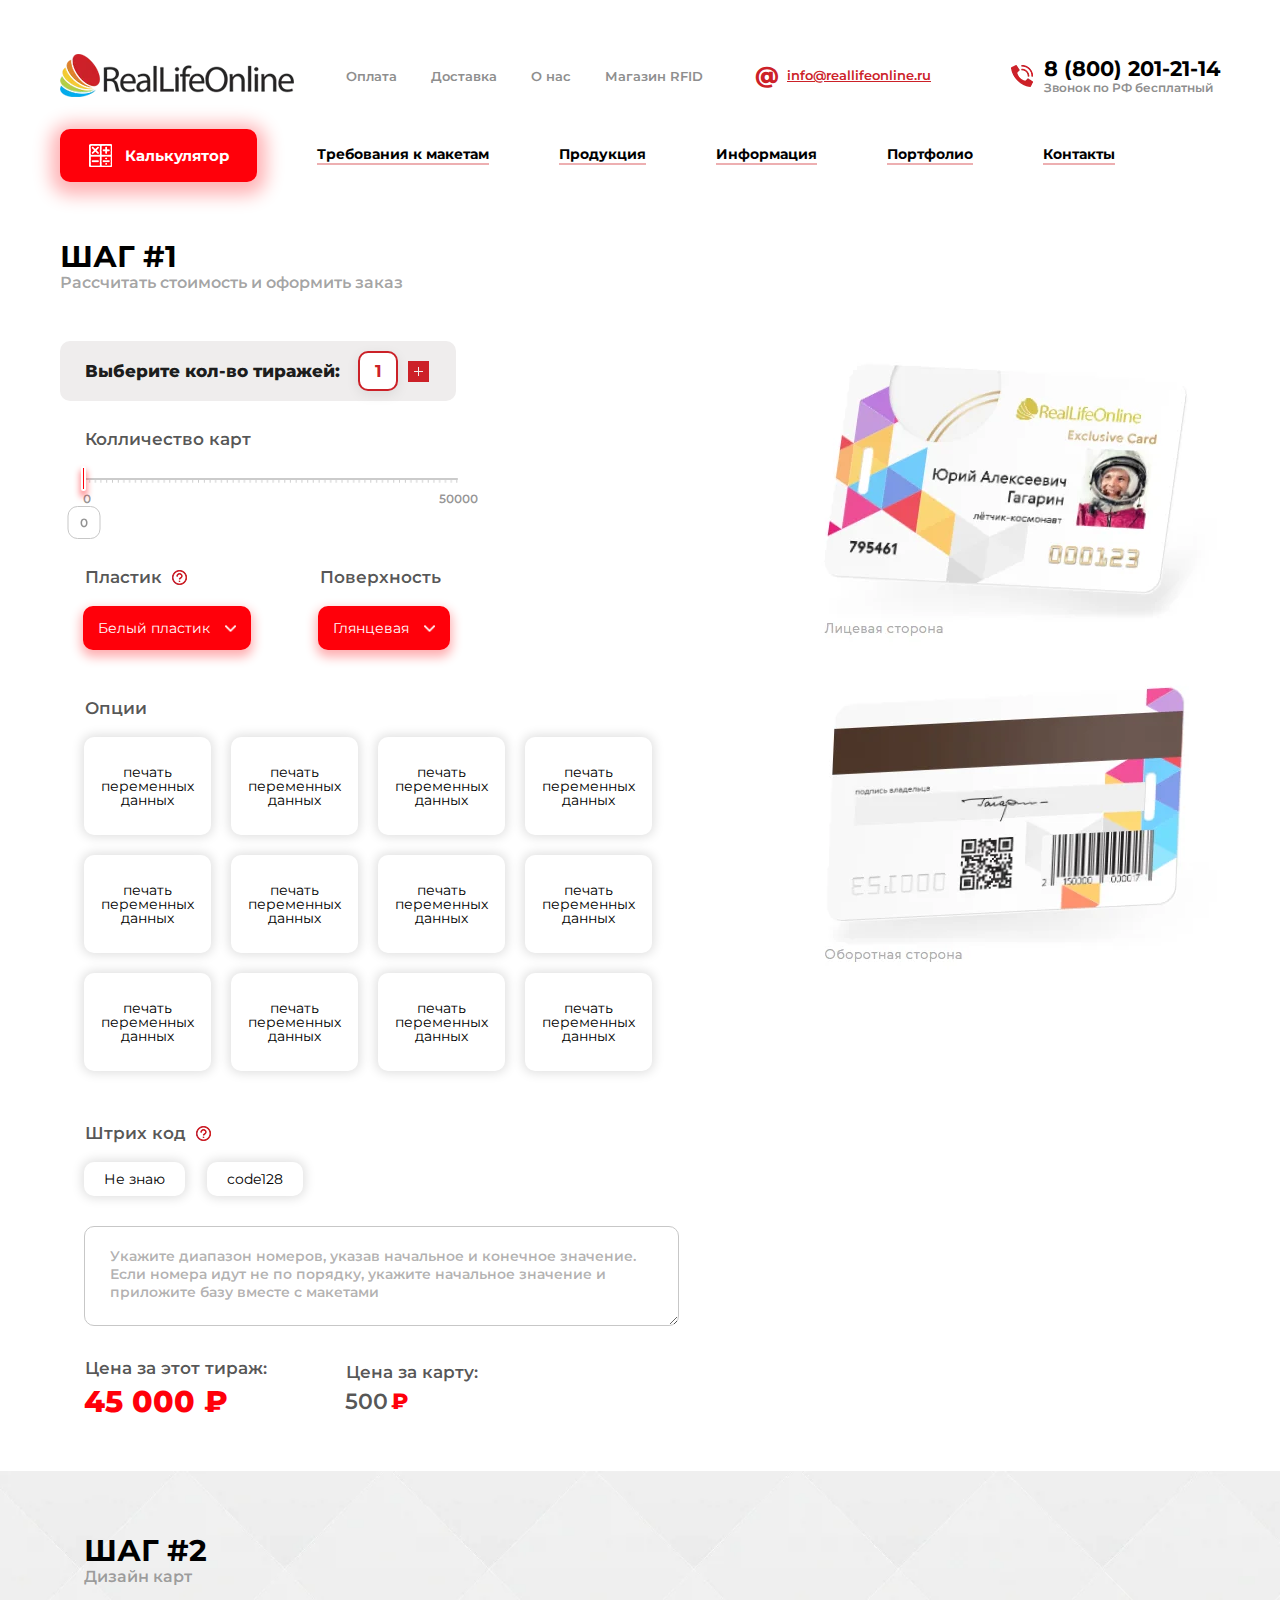
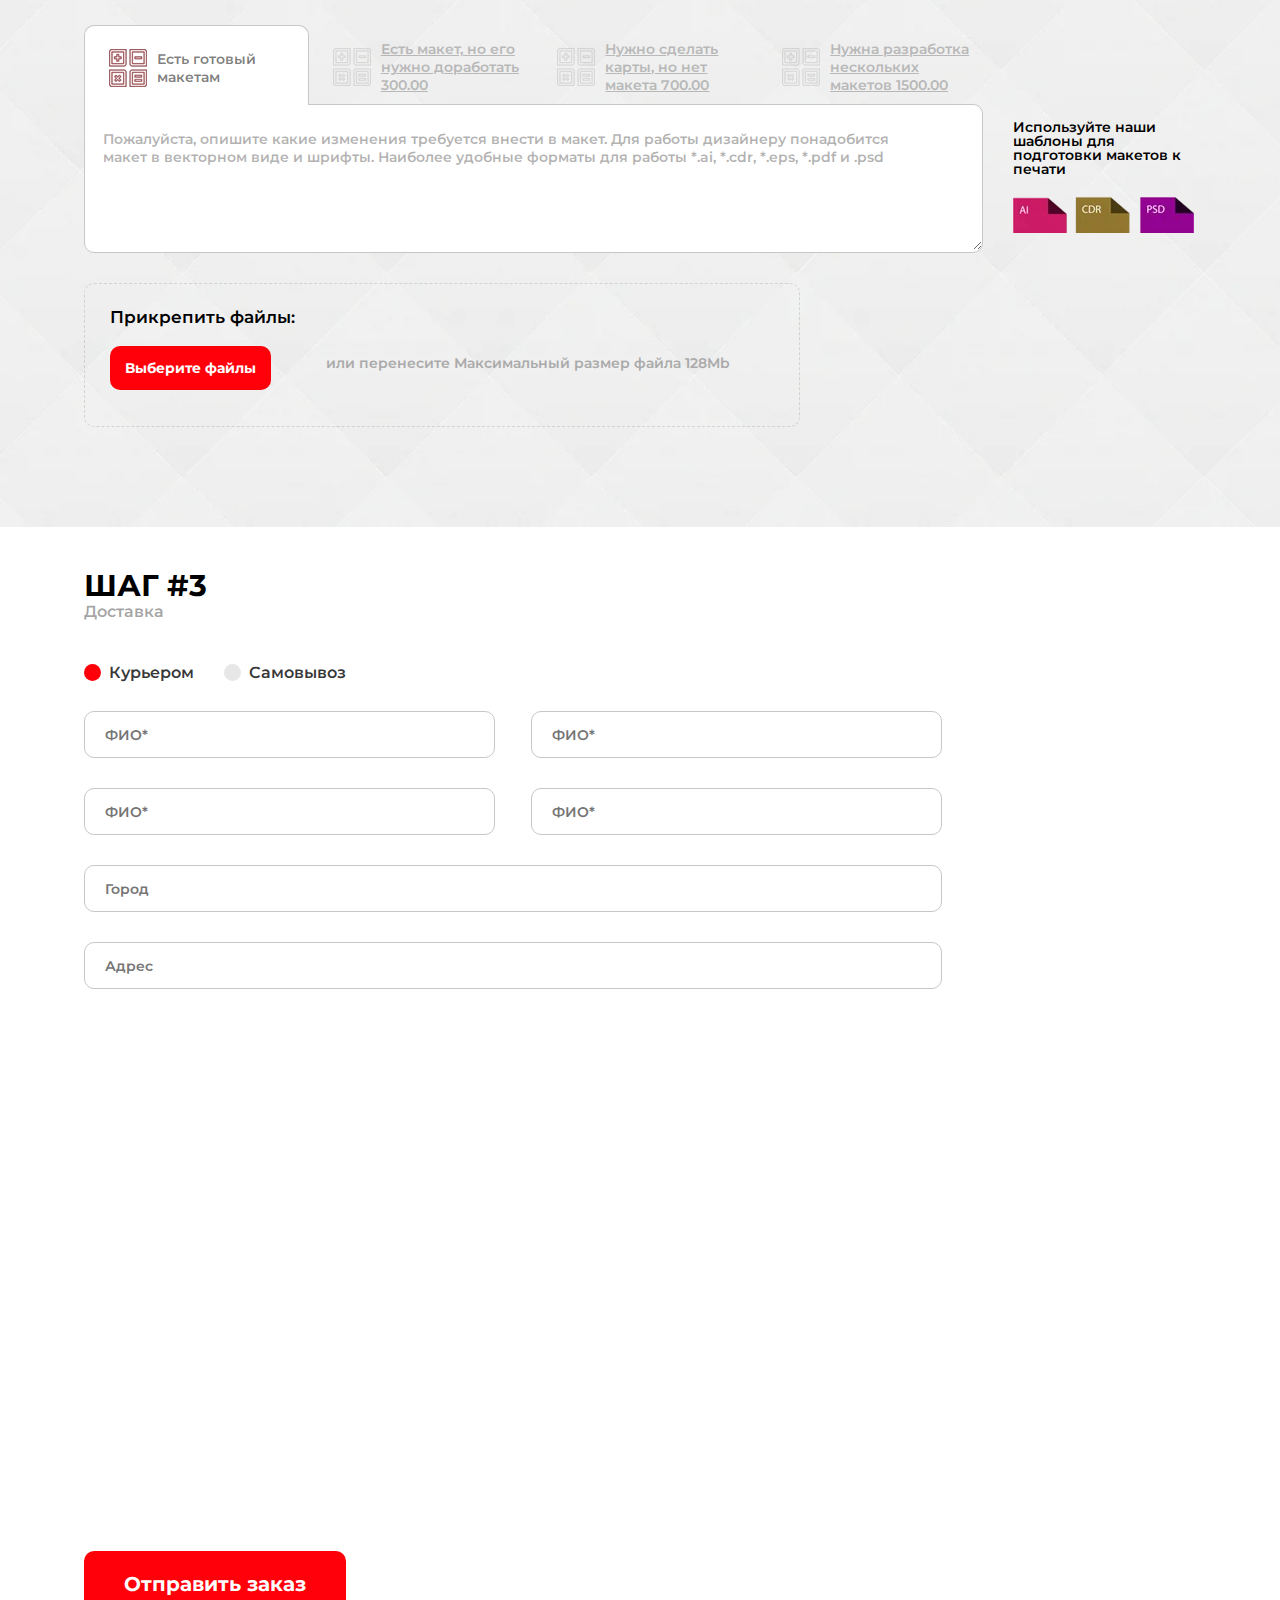
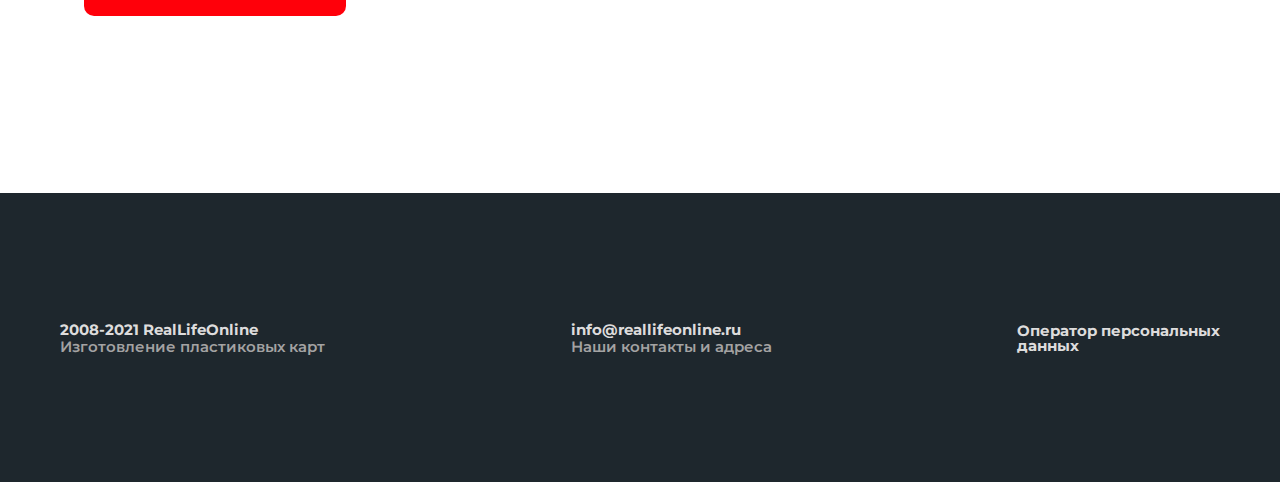
==== commit 3d600198: "Add files via upload" ====
--- a/calculator.html
+++ b/calculator.html
@@ -4,7 +4,7 @@
 	<title>Калькулятор</title> 	<meta charset="UTF-8"> 	<meta name="format-detection" content="telephone=no">-	<link rel="stylesheet" href="css/style.min.css?_v=20211105070310">+	<link rel="stylesheet" href="css/style.min.css?_v=20211105120943"> 	<link rel="shortcut icon" href="favicon.ico"> 	<!-- <meta name="robots" content="noindex, nofollow"> --> 	<!-- <meta name="viewport" content="width=device-width, initial-scale=1.0, maximum-scale=1.0, user-scalable=0"> -->@@ -17,7 +17,7 @@
 	<div class="header__container _container"> 		<div class="header__top"> 			<a href="" class="header__logo">-				<picture><source srcset="./img/logo.webp" type="image/webp"><img class="logo__text" src="./img/logo.png?_v=1636084990988" alt=""></picture>+				<picture><source srcset="./img/logo.webp" type="image/webp"><img class="logo__text" src="./img/logo.png?_v=1636103383998" alt=""></picture> 			</a> 			<div class="header__menu menu"> 				<div class="menu__icon icon-menu">@@ -43,7 +43,7 @@
 				</div> 				<div data-da=".menu__body, 550" class="header__telephon"> 					<a href="tel:88002012114" class="telephon__title">-						<picture><source srcset="./img/tel-header.webp" type="image/webp"><img class="telephon__icon" src="./img/tel-header.png?_v=1636084990988" alt=""></picture>+						<picture><source srcset="./img/tel-header.webp" type="image/webp"><img class="telephon__icon" src="./img/tel-header.png?_v=1636103383998" alt=""></picture> 						<span class="telephon__text">8 (800) 201-21-14 							<span class="telephon__subtext">Звонок по РФ бесплатный</span> 						</span>@@ -53,7 +53,7 @@
 		</div> 		<div class="header__bottom"> 			<a href="" class="header__button button">-				<picture><source srcset="./img/calculator-button.webp" type="image/webp"><img src="./img/calculator-button.png?_v=1636084990988" alt=""></picture>+				<picture><source srcset="./img/calculator-button.webp" type="image/webp"><img src="./img/calculator-button.png?_v=1636103383998" alt=""></picture> 				Калькулятор 			</a> 			<div data-da=".menu__body, 600" class="header__menu-bottom">@@ -93,7 +93,7 @@
 										<div class="cards-step-one__title text-description">Колличество карт</div> 										<div class="cards-step-one__rating"> 											<div class="rating__range">-												<picture><source srcset="./img/range.webp" type="image/webp"><img src="./img/range.png?_v=1636084990988" alt=""></picture>+												<picture><source srcset="./img/range.webp" type="image/webp"><img src="./img/range.png?_v=1636103383998" alt=""></picture> 											</div> 											<div class="rating__number"> 												<div class="rating__num">0</div>@@ -106,7 +106,7 @@
 									<div class="description-step-one__column"> 										<div class="description-step-one__text"> 											<div class="description-step-one__title text-description">Пластик</div>-											<a href="#question" class="_popup-link"><picture><source srcset="./img/question.webp" type="image/webp"><img src="./img/question.png?_v=1636084990988" alt=""></picture></a>+											<a href="#question" class="_popup-link"><picture><source srcset="./img/question.webp" type="image/webp"><img src="./img/question.png?_v=1636103383998" alt=""></picture></a> 										</div> 										<select name="form[]" class="description-step-one__select"> 											<option value="1">Белый пластик</option>@@ -185,7 +185,7 @@
 								<div class="step-one__code code-step-one"> 									<div class="code-step-one__text"> 										<div class="code-step-one__title text-description">Штрих код</div>-										<a href=""><picture><source srcset="./img/question.webp" type="image/webp"><img src="./img/question.png?_v=1636084990988" alt=""></picture></a>+										<a href=""><picture><source srcset="./img/question.webp" type="image/webp"><img src="./img/question.png?_v=1636103383998" alt=""></picture></a> 									</div> 									<div class="code-step-one__items"> 										<div class="code-step-one__item">@@ -213,14 +213,14 @@
 								</div> 							</div> 							<div class="steps__image">-								<picture><source srcset="./img/cards.webp" type="image/webp"><img src="./img/cards.png?_v=1636084990988" alt=""></picture>+								<picture><source srcset="./img/cards.webp" type="image/webp"><img src="./img/cards.png?_v=1636103383998" alt=""></picture> 							</div> 						</div> 					</div> 				</section> 				<section class="page__step-two step-two"> 					<div class="step-two__bg">-						<picture><source srcset="./img/bg-square.webp" type="image/webp"><img src="./img/bg-square.png?_v=1636084990988" alt=""></picture>+						<picture><source srcset="./img/bg-square.webp" type="image/webp"><img src="./img/bg-square.png?_v=1636103383998" alt=""></picture> 					</div> 					<div class="step-two__container _container"> 						<div class="step-two__content">@@ -232,10 +232,10 @@
 								<div class="step-two__top"> 									<div class="step-two__tabs-step-two _tabs"> 										<nav class="tabs-step-two__nav">-											<div class="tabs-step-two__item _tabs-item _active"><picture><source srcset="./img/calculator.webp" type="image/webp"><img src="./img/calculator.png?_v=1636084990988" alt=""></picture>Есть готовый макетам</div>-											<div class="tabs-step-two__item _tabs-item"><picture><source srcset="./img/calculator.webp" type="image/webp"><img src="./img/calculator.png?_v=1636084990988" alt=""></picture>Есть макет, но его нужно доработать 300.00</div>-											<div class="tabs-step-two__item _tabs-item"><picture><source srcset="./img/calculator.webp" type="image/webp"><img src="./img/calculator.png?_v=1636084990988" alt=""></picture>Нужно сделать карты, но нет макета 700.00</div>-											<div class="tabs-step-two__item _tabs-item"><picture><source srcset="./img/calculator.webp" type="image/webp"><img src="./img/calculator.png?_v=1636084990988" alt=""></picture>Нужна разработка нескольких макетов 1500.00 </div>+											<div class="tabs-step-two__item _tabs-item _active"><picture><source srcset="./img/calculator.webp" type="image/webp"><img src="./img/calculator.png?_v=1636103383998" alt=""></picture>Есть готовый макетам</div>+											<div class="tabs-step-two__item _tabs-item"><picture><source srcset="./img/calculator.webp" type="image/webp"><img src="./img/calculator.png?_v=1636103383998" alt=""></picture>Есть макет, но его нужно доработать 300.00</div>+											<div class="tabs-step-two__item _tabs-item"><picture><source srcset="./img/calculator.webp" type="image/webp"><img src="./img/calculator.png?_v=1636103383998" alt=""></picture>Нужно сделать карты, но нет макета 700.00</div>+											<div class="tabs-step-two__item _tabs-item"><picture><source srcset="./img/calculator.webp" type="image/webp"><img src="./img/calculator.png?_v=1636103383998" alt=""></picture>Нужна разработка нескольких макетов 1500.00 </div> 										</nav> 										<div class="tabs-step-two__body"> 											<div class="tabs-step-two__block _tabs-block _active">@@ -274,7 +274,7 @@
 											подготовки макетов 											к печати</div> 										<a href="" class="right-step-two__image">-											<picture><source srcset="./img/layout.webp" type="image/webp"><img src="./img/layout.png?_v=1636084990988" alt=""></picture>+											<picture><source srcset="./img/layout.webp" type="image/webp"><img src="./img/layout.png?_v=1636103383998" alt=""></picture> 										</a> 									</div> 								</div>@@ -367,7 +367,7 @@
 		<div class="popup__body"> 			<div class="popup__content-box"> 				<div class="popup__close"></div>-				<picture><source srcset="./img/content_box.webp" type="image/webp"><img src="./img/content_box.jpg?_v=1636084990988"></picture>+				<picture><source srcset="./img/content_box.webp" type="image/webp"><img src="./img/content_box.jpg?_v=1636103383998"></picture> 				<div class="popup__content-block"> 					<div class="popup__title">Lorem ipsum</div> 					<p class="popup__text">Lorem ipsum dolor sit amet, vim an dolores suscipit sadipscing. Quidam virtute percipitur eos ea, paulo suscipit et ius, et pri ponderum cotidieque referrentur. Ius ei enim illum impetus, electram forensibus deterruisset nam ea, sed eu meis propriae conclusionemque. Mel habeo facilisis vulputate cu.</p>@@ -394,7 +394,7 @@
  		<!-- Swiper --> <!-- <script src="https://unpkg.com/swiper/swiper-bundle.min.js"></script> -->-<script src="js/vendors.min.js?_v=20211105070310"></script>-<script src="js/app.min.js?_v=20211105070310"></script>+<script src="js/vendors.min.js?_v=20211105120943"></script>+<script src="js/app.min.js?_v=20211105120943"></script> 	</body> </html>--- a/css/style.min.css
+++ b/css/style.min.css
@@ -1 +1 @@
-@charset "UTF-8";@import url('https://fonts.googleapis.com/css2?family=Montserrat:wght@400; 500;600;700;800&display=swap&subset=cyrillic-ext');*{padding:0;margin:0;border:0}*,:after,:before{-webkit-box-sizing:border-box;box-sizing:border-box}aside,footer,header,nav,section{display:block}html{font-size:14px}body,html{height:100%;min-width:320px}body{line-height:1;font-family:Montserrat,sans-serif;-ms-text-size-adjust:100%;-moz-text-size-adjust:100%;-webkit-text-size-adjust:100%}button,input,textarea{font-family:Montserrat,sans-serif;font-size:inherit}input::-ms-clear{display:none}button{cursor:pointer;background-color:inherit}button::-moz-focus-inner{padding:0;border:0}a,a:visited{text-decoration:none}a:hover{text-decoration:none}ul li{list-style:none}img{vertical-align:top}h1,h2,h3,h4,h5,h6{font-weight:inherit;font-size:inherit}body{color:#000}body._lock{overflow:hidden}.wrapper{width:100%;min-height:100%;overflow:hidden;display:-webkit-box;display:-ms-flexbox;display:flex;-webkit-box-orient:vertical;-webkit-box-direction:normal;-ms-flex-direction:column;flex-direction:column}._container{max-width:1160px;margin:0 auto}.button{display:-webkit-inline-box;display:-ms-inline-flexbox;display:inline-flex;-webkit-box-pack:center;-ms-flex-pack:center;justify-content:center;-webkit-box-align:center;-ms-flex-align:center;align-items:center;text-align:center;padding:15px;color:#fff;font-weight:700;border-radius:10px;background-color:#ff000a;-webkit-transition:all .3s ease 0s;-o-transition:all .3s ease 0s;transition:all .3s ease 0s}.select{position:relative;margin:0 0 0 23px}.select__item{cursor:pointer;position:relative;-webkit-box-shadow:0 5px 11px 2px rgba(255,0,10,.32);box-shadow:0 5px 11px 2px rgba(255,0,10,.32);border-radius:10px;min-width:131px;background-color:#ff000a;padding:15px;-webkit-transition:all .3s ease 0s;-o-transition:all .3s ease 0s;transition:all .3s ease 0s}.select__value{display:-webkit-box;display:-ms-flexbox;display:flex;font-size:14px;-webkit-box-align:center;-ms-flex-align:center;align-items:center;-webkit-box-pack:justify;-ms-flex-pack:justify;justify-content:space-between;-webkit-box-orient:horizontal;-webkit-box-direction:reverse;-ms-flex-direction:row-reverse;flex-direction:row-reverse}.select__value span{display:-webkit-box;display:-ms-flexbox;display:flex;-webkit-box-align:center;-ms-flex-align:center;align-items:center;color:#fff;font-size:14px;font-weight:400;margin:0 15px 0 0}._no-webp .select__value:before{background:url(../img/arrow-spoller.png) center/100% no-repeat}.select__value:before{content:"";display:inline-block;-webkit-transition:all .3s ease 0s;-o-transition:all .3s ease 0s;transition:all .3s ease 0s;width:11px;height:7px}.select__input{width:100%;background-color:transparent;height:100%}.select__options{position:absolute;top:43px;border-radius:0 0 10px 10px;min-width:100%;left:0;-webkit-box-shadow:0 5px 11px 2px rgba(255,0,10,.32);box-shadow:0 5px 11px 2px rgba(255,0,10,.32);background-color:#ff000a;padding:15px;-webkit-transition:all .3s ease 0s;-o-transition:all .3s ease 0s;transition:all .3s ease 0s;color:#fff;font-size:14px;font-weight:400;height:100px;overflow:auto}.select__option{cursor:pointer;margin:0 0 12px 0}.select__option:last-child{margin:0}.select._active{z-index:5}.select._active .select__item{border-radius:10px 10px 0 0}.select._active .select__value:before{-webkit-transform:rotate(-180deg);-ms-transform:rotate(-180deg);transform:rotate(-180deg)}.select._active .select__options{display:block}input[type=email],input[type=tel],input[type=text],textarea{-webkit-appearance:none;-moz-appearance:none;appearance:none}input[type=email]:focus,input[type=tel]:focus,input[type=text]:focus,textarea:focus{outline:0}.input{border-radius:0!important;width:100%;display:block;padding:0 20px}textarea.input{resize:none;padding:0 0}.checkbox{position:relative;min-height:100%}.checkbox__input{position:absolute;width:0;height:0;opacity:0;visibility:hidden}.checkbox__input:checked+.checkbox__text{-webkit-box-shadow:0 5px 11px 2px rgba(255,0,10,.32);box-shadow:0 5px 11px 2px rgba(255,0,10,.32);border-radius:10px;background-color:#ff000a;color:#fff}.checkbox__text{display:-webkit-inline-box;display:-ms-inline-flexbox;display:inline-flex;-webkit-box-align:center;-ms-flex-align:center;align-items:center;position:relative;cursor:pointer;padding:28px 17px;cursor:pointer;text-align:center;align-items:center;-webkit-box-shadow:0 0 11px 2px rgba(0,0,0,.13);box-shadow:0 0 11px 2px rgba(0,0,0,.13);border-radius:10px;background-color:#fff;color:#000;font-size:14px;font-weight:400;-webkit-box-flex:1;-ms-flex:1 1 100%;flex:1 1 100%}.checkbox._error .checkbox__text:before{border:1px solid #ee1212}.options{display:-webkit-box;display:-ms-flexbox;display:flex;-webkit-box-orient:vertical;-webkit-box-direction:normal;-ms-flex-direction:column;flex-direction:column;-webkit-box-align:start;-ms-flex-align:start;align-items:flex-start}.options__item{position:relative;cursor:pointer}.options__input{position:absolute;width:0;height:0;opacity:0;left:0;top:0;visibility:hidden}.options__input:checked+.options__text:after{-webkit-transform:scale(1);-ms-transform:scale(1);transform:scale(1)}.options__text{display:-webkit-inline-box;display:-ms-inline-flexbox;display:inline-flex;-webkit-box-align:center;-ms-flex-align:center;align-items:center;position:relative;font-size:16px;color:#fff;letter-spacing:-.3px;line-height:calc(20 / 16)}.options__text:before{content:"";-ms-flex-item-align:start;align-self:flex-start;margin:0 14px 0 0;-webkit-box-flex:0;-ms-flex:0 0 20px;flex:0 0 20px;left:0;top:0;border-radius:50%;width:20px;height:18px;background:#fff;border:1px solid #a7a9ac}.options__text:after{content:"";-webkit-transition:all .3s ease 0s;-o-transition:all .3s ease 0s;transition:all .3s ease 0s;-webkit-transform:scale(0);-ms-transform:scale(0);transform:scale(0);width:10px;height:10px;border-radius:50%;background-color:#77243a;position:absolute;left:5px;top:4px}.rating{display:-webkit-box;display:-ms-flexbox;display:flex;-webkit-box-align:end;-ms-flex-align:end;align-items:flex-end;font-size:40px;line-height:.75;-webkit-transition:opacity .3s ease 0s;-o-transition:opacity .3s ease 0s;transition:opacity .3s ease 0s}.rating.rating_sending{opacity:.2}.rating.rating_set .rating__active,.rating.rating_set .rating__item{cursor:pointer}.rating__body{position:relative}.rating__body::before{content:"★★★★★";display:block}.rating__active{position:absolute;width:0%;height:100%;top:0;left:0;overflow:hidden}.rating__active::before{content:"★★★★★";position:absolute;width:100%;height:100%;top:0;left:0;color:#ffd300}.rating__items{display:-webkit-box;display:-ms-flexbox;display:flex;position:absolute;width:100%;height:100%;top:0;left:0}.rating__item{-webkit-box-flex:0;-ms-flex:0 0 20%;flex:0 0 20%;height:100%;opacity:0}.rating__value{font-size:50%;line-height:1;padding:0 0 0 10px}.quantity{height:40px;display:-webkit-box;display:-ms-flexbox;display:flex;-webkit-box-align:center;-ms-flex-align:center;align-items:center}.quantity__button{position:relative;cursor:pointer;width:21px;height:21px;background-color:#cc2128}.quantity__button::after,.quantity__button::before{content:"";position:absolute;top:50%;left:50%;-webkit-transition:all .3s ease 0s;-o-transition:all .3s ease 0s;transition:all .3s ease 0s;margin:0 0 0 -4.5px;background-color:#efeded;display:-webkit-box;display:-ms-flexbox;display:flex;-webkit-box-align:center;-ms-flex-align:center;align-items:center;width:9px;height:1px}.quantity__button_plus::before{-webkit-transform:rotate(-90deg);-ms-transform:rotate(-90deg);transform:rotate(-90deg)}.quantity__input{-webkit-box-flex:1;-ms-flex:1 1 auto;flex:1 1 auto;margin:0 10px 0 0}.quantity__input input{height:40px;font-weight:700;font-size:17px;width:40px;text-align:center;-webkit-box-shadow:0 4px 13px rgba(0,0,0,.08);box-shadow:0 4px 13px rgba(0,0,0,.08);border-radius:10px;color:#cc2128;border:2px solid #cb2128;background-color:#fff}.row:after{display:block;content:"";clear:both}.rub:after{content:"₽"}ol.counter{list-style-type:none;counter-reset:item}ol.counter li{position:relative;padding:0 0 0 45px}ol.counter li:before{counter-increment:item;content:counter(item);position:absolute;left:0;top:0;color:#818181;font-size:14px;font-weight:700;text-align:center;line-height:26px;border-radius:50%;width:28px;height:28px;border:1px solid #4274bb}.ellipsis{display:block;overflow:hidden;width:100%;white-space:nowrap;-o-text-overflow:ellipsis;text-overflow:ellipsis}.es{overflow:hidden;white-space:nowrap;-o-text-overflow:ellipsis;text-overflow:ellipsis}.table{display:table;font-size:0;width:100%}.trow{display:table-row}.cell{display:table-cell}.cell.full{width:100%}._ibg{position:relative}._ibg img{position:absolute;width:100%;height:100%;top:0;left:0;-o-object-fit:cover;object-fit:cover}body.ie ._ibg{background-position:center;background-size:cover;background-repeat:no-repeat}body.ie ._ibg img{width:0;height:0;opacity:0;visibility:hidden}._video{position:relative;overflow:hidden;height:0;padding-bottom:56.25%}._video embed,._video iframe,._video object,._video video{position:absolute;top:0;left:0;width:100%;height:100%}.videobg embed,.videobg iframe,.videobg object,.videobg video{position:fixed;top:50%;left:50%;min-width:100%;min-height:100%;width:auto;height:auto;z-index:-100;-webkit-transform:translateX(-50%) translateY(-50%);-ms-transform:translateX(-50%) translateY(-50%);transform:translateX(-50%) translateY(-50%);background-size:cover}._more-content{-webkit-transition:all .3s ease 0s;-o-transition:all .3s ease 0s;transition:all .3s ease 0s;overflow:hidden}._more-link{cursor:pointer}._more-link span{font-style:normal}._more-link span:first-child{display:block}._more-link span:last-child{display:none}._more-link._active span{font-style:normal}._more-link._active span:first-child{display:none}._more-link._active span:last-child{display:block}#map{background:url(../img/icons/loading.gif) center/50px no-repeat}._swiper{overflow:hidden}._swiper .swiper-wrapper{width:100%;height:100%;-webkit-box-sizing:content-box;box-sizing:content-box;display:-webkit-box;display:-ms-flexbox;display:flex;position:relative}._swiper.swiper-container-vertical .swiper-wrapper{-webkit-box-orient:vertical;-webkit-box-direction:normal;-ms-flex-direction:column;flex-direction:column}._swiper.swiper-container-autoheight .swiper-wrapper{-webkit-box-align:start;-ms-flex-align:start;align-items:flex-start}.swiper-container-initialized .swiper-slide{-ms-flex-negative:0;flex-shrink:0}.swiper-container-android .swiper-slide,.swiper-container-android .swiper-wrapper{-webkit-transform:translate3d(0,0,0);transform:translate3d(0,0,0)}.swiper-button-lock{display:none!important}._tabs-block{display:none}._tabs-block._active{display:block}.mirror{-webkit-transform:scale(-1,1);-ms-transform:scale(-1,1);transform:scale(-1,1)}.nicescroll-rails{z-index:1000!important}._custom-scroll{position:fixed;right:0;top:0;width:3px;height:100%;z-index:1000}._custom-scroll__line{background-color:rgba(0,0,0,.5);border-radius:3px 0 0 3px;position:relative;left:0;top:0;width:100%}.popup{z-index:100;position:fixed;top:0;left:0;width:100%;height:100%;-webkit-transition:visibility .8s ease 0s;-o-transition:visibility .8s ease 0s;transition:visibility .8s ease 0s;visibility:hidden}.popup::before{content:"";background:rgba(0,0,0,.6);position:fixed;width:100%;height:100%;top:0;left:0;-webkit-transition:left .3s ease 0s;-o-transition:left .3s ease 0s;transition:left .3s ease 0s;opacity:0}.popup.show::before{opacity:1}.popup.show .popup__content{overflow:auto}.popup.show .popup__body{-webkit-transform:rotate(0);-ms-transform:rotate(0);transform:rotate(0);-webkit-animation-duration:.4s;animation-duration:.4s;-webkit-animation-delay:0s;animation-delay:0s;left:0}.popup._active{visibility:visible;overflow:auto}.popup._active::before{opacity:1}.popup._active .popup__content{overflow:auto}.popup._active .popup__body{-webkit-transition:left .3s ease .2s;-o-transition:left .3s ease .2s;transition:left .3s ease .2s;-webkit-transform:rotate(0);-ms-transform:rotate(0);transform:rotate(0);-webkit-animation-duration:.4s;animation-duration:.4s;-webkit-animation-delay:0s;animation-delay:0s;left:0}.popup__content{display:-webkit-box;display:-ms-flexbox;display:flex;-webkit-box-orient:vertical;-webkit-box-direction:normal;-ms-flex-direction:column;flex-direction:column;min-height:100%;-webkit-box-flex:1;-ms-flex:1 1 auto;flex:1 1 auto;width:420px}.popup__body{position:relative;left:-100%;-webkit-transition:left .3s ease 0s;-o-transition:left .3s ease 0s;transition:left .3s ease 0s;background-color:#fff;width:100%}.popup__close{cursor:pointer;position:absolute;right:32px;top:32px;width:24px;height:24px}.popup__close::after,.popup__close::before{position:absolute;left:15px;content:" ";height:24px;width:2px;background-color:#bbb}.popup__close::before{-webkit-transform:rotate(45deg);-ms-transform:rotate(45deg);transform:rotate(45deg)}.popup__close::after{-webkit-transform:rotate(-45deg);-ms-transform:rotate(-45deg);transform:rotate(-45deg)}.popup__content-box{color:#333}.popup__content-box img{width:100%;height:100%;-o-object-fit:cover;object-fit:cover}.popup__content-block{padding:40px}.popup__title{color:#000;font-size:28px;padding:14px 0}.popup__title:first-of-type{padding-top:0}.popup__text{padding:14px 0;font-size:14px;line-height:22px;opacity:.7}.popup__subtitle{font-size:18px;font-weight:700;border-bottom:solid 1px #dedede;margin-bottom:14px;color:#000;padding:14px 0}.popup__list{margin-top:20px}.popup__link{font-size:14px;line-height:22px;font-size:14px;line-height:22px;margin-left:14px;list-style-type:disc}.popup__close-arrow{display:inline-block;font-size:14px;font-weight:700;margin-top:30px;letter-spacing:.5px;color:#000}.popup__close-arrow:hover{opacity:.6}body.content_box_visible .sm-button:after,body.content_box_visible .sm-button:before{background:#fff!important}body.content_box_visible .sm-popup{overflow-y:auto;overflow-x:hidden}.header{position:absolute;top:0;left:0;width:100%;z-index:50}.header__top{display:-webkit-box;display:-ms-flexbox;display:flex;-webkit-box-align:center;-ms-flex-align:center;align-items:center;-webkit-box-pack:justify;-ms-flex-pack:justify;justify-content:space-between;padding:54px 0 32px 0}.header__contacts{display:-webkit-box;display:-ms-flexbox;display:flex;-webkit-box-pack:end;-ms-flex-pack:end;justify-content:flex-end;-webkit-box-align:center;-ms-flex-align:center;align-items:center}.header__email{margin:0 40px 0 0}.header__telephon{margin:0 0 0 40px}.header__bottom{display:-webkit-box;display:-ms-flexbox;display:flex;-webkit-box-align:center;-ms-flex-align:center;align-items:center}.header__button{margin:0 30px 0 0;min-width:197px;min-height:48px;-webkit-box-shadow:0 4px 18px 9px rgba(255,0,10,.3);box-shadow:0 4px 18px 9px rgba(255,0,10,.3);border-radius:10px;font-size:15px;background-color:#ff000a}.header__button img{width:23px;height:23px;-o-object-fit:cover;object-fit:cover;margin:0 13px 0 0}.header__menu-bottom{margin:0 0 0 30px}.logo__text{-o-object-fit:cover;object-fit:cover}.menu__list{display:-webkit-box;display:-ms-flexbox;display:flex;margin:0 -17px}.menu__list li{padding:0 17px}.menu__link{color:#8e8e8e;font-size:13px;font-weight:600;-webkit-transition:all .3s ease 0s;-o-transition:all .3s ease 0s;transition:all .3s ease 0s}.menu__link:hover{-webkit-transition:all .3s ease 0s;-o-transition:all .3s ease 0s;transition:all .3s ease 0s;color:#cc2128}.email__title{display:-webkit-box;display:-ms-flexbox;display:flex;-webkit-box-align:center;-ms-flex-align:center;align-items:center}.email__text{color:#cc2128;font-size:13px;font-weight:600;text-decoration:underline}.email__icon{font-weight:800;font-size:23px;color:#cc2128;margin:0 8px 0 0}.telephon__title{display:-webkit-box;display:-ms-flexbox;display:flex;-webkit-box-align:center;-ms-flex-align:center;align-items:center}.telephon__icon{margin:0 11px 0 0;width:22px;height:22px;color:#cc2128}.telephon__text{display:-webkit-box;display:-ms-flexbox;display:flex;-webkit-box-orient:vertical;-webkit-box-direction:normal;-ms-flex-direction:column;flex-direction:column;color:#000;font-size:21px;font-weight:700}.telephon__subtext{color:#8e8e8e;font-size:12px;font-weight:600;margin:3px 0 0 0}.menu-bottom__list{display:-webkit-box;display:-ms-flexbox;display:flex;text-align:center;-webkit-box-align:center;-ms-flex-align:center;align-items:center;margin:0 -35px}.menu-bottom__list li{padding:0 35px}.menu-bottom__link{font-size:14px;color:#000;font-weight:700;-webkit-transition:all .3s ease 0s;-o-transition:all .3s ease 0s;transition:all .3s ease 0s}.menu-bottom__link::after{content:"";display:block;border-bottom:2px solid rgba(204,33,40,.2);margin:2px 0 0 0;background-color:rgba(204,33,40,.2)}.menu-bottom__link:hover::after{-webkit-transition:all .3s ease 0s;-o-transition:all .3s ease 0s;transition:all .3s ease 0s;border-bottom:2px solid #cc2128;margin:2px 0 0 0;background-color:#cc2128}.icon-menu{display:none}.header-other{position:relative;top:0;left:0;width:100%;z-index:50}.header__top{display:-webkit-box;display:-ms-flexbox;display:flex;-webkit-box-align:center;-ms-flex-align:center;align-items:center;-webkit-box-pack:justify;-ms-flex-pack:justify;justify-content:space-between;padding:54px 0 32px 0}.header__contacts{display:-webkit-box;display:-ms-flexbox;display:flex;-webkit-box-pack:end;-ms-flex-pack:end;justify-content:flex-end;-webkit-box-align:center;-ms-flex-align:center;align-items:center}.header__email{margin:0 40px 0 0}.header__telephon{margin:0 0 0 40px}.header__bottom{display:-webkit-box;display:-ms-flexbox;display:flex;-webkit-box-align:center;-ms-flex-align:center;align-items:center}.header__button{margin:0 30px 0 0;min-width:197px;min-height:48px;-webkit-box-shadow:0 4px 18px 9px rgba(255,0,10,.3);box-shadow:0 4px 18px 9px rgba(255,0,10,.3);border-radius:10px;font-size:15px;background-color:#ff000a}.header__button img{width:23px;height:23px;-o-object-fit:cover;object-fit:cover;margin:0 13px 0 0}.header__menu-bottom{margin:0 0 0 30px}.logo__text{-o-object-fit:cover;object-fit:cover}.menu__list{display:-webkit-box;display:-ms-flexbox;display:flex;margin:0 -17px}.menu__list li{padding:0 17px}.menu__link{color:#8e8e8e;font-size:13px;font-weight:600;-webkit-transition:all .3s ease 0s;-o-transition:all .3s ease 0s;transition:all .3s ease 0s}.menu__link:hover{-webkit-transition:all .3s ease 0s;-o-transition:all .3s ease 0s;transition:all .3s ease 0s;color:#cc2128}.email__title{display:-webkit-box;display:-ms-flexbox;display:flex;-webkit-box-align:center;-ms-flex-align:center;align-items:center}.email__text{color:#cc2128;font-size:13px;font-weight:600;text-decoration:underline}.email__icon{font-weight:800;font-size:23px;color:#cc2128;margin:0 8px 0 0}.telephon__title{display:-webkit-box;display:-ms-flexbox;display:flex;-webkit-box-align:center;-ms-flex-align:center;align-items:center}.telephon__icon{margin:0 11px 0 0;width:22px;height:22px;color:#cc2128}.telephon__text{display:-webkit-box;display:-ms-flexbox;display:flex;-webkit-box-orient:vertical;-webkit-box-direction:normal;-ms-flex-direction:column;flex-direction:column;color:#000;font-size:21px;font-weight:700}.telephon__subtext{color:#8e8e8e;font-size:12px;font-weight:600;margin:3px 0 0 0}.menu-bottom__list{display:-webkit-box;display:-ms-flexbox;display:flex;text-align:center;-webkit-box-align:center;-ms-flex-align:center;align-items:center;margin:0 -35px}.menu-bottom__list li{padding:0 35px}.menu-bottom__link{font-size:14px;color:#000;font-weight:700;-webkit-transition:all .3s ease 0s;-o-transition:all .3s ease 0s;transition:all .3s ease 0s}.menu-bottom__link::after{content:"";display:block;border-bottom:2px solid rgba(204,33,40,.2);margin:2px 0 0 0;background-color:rgba(204,33,40,.2)}.menu-bottom__link:hover::after{-webkit-transition:all .3s ease 0s;-o-transition:all .3s ease 0s;transition:all .3s ease 0s;border-bottom:2px solid #cc2128;margin:2px 0 0 0;background-color:#cc2128}.icon-menu{display:none}.footer{background-color:#1e272d}.footer__container{display:-webkit-box;display:-ms-flexbox;display:flex;-webkit-box-align:center;-ms-flex-align:center;align-items:center;min-height:289px;-webkit-box-pack:justify;-ms-flex-pack:justify;justify-content:space-between}.footer__copy{display:-webkit-box;display:-ms-flexbox;display:flex;-webkit-box-orient:vertical;-webkit-box-direction:normal;-ms-flex-direction:column;flex-direction:column;color:#dddcdc;font-size:15px;font-weight:700}.footer__copy span{color:#a4a3a3;font-size:15px;font-weight:600;margin:2px 0 0 0}.footer__contacts{display:-webkit-box;display:-ms-flexbox;display:flex;-webkit-box-orient:vertical;-webkit-box-direction:normal;-ms-flex-direction:column;flex-direction:column;color:#dddcdc;font-size:15px;font-weight:700}.footer__contacts span{color:#a4a3a3;font-size:15px;font-weight:600;margin:2px 0 0 0}.footer__text{color:#dddcdc;font-size:15px;font-weight:700}.page__main-home{position:relative;min-height:548px}.page__work{padding:135px 0 100px 0}.page__maps{position:relative;min-height:487px}.page__products{padding:60px 0 70px 0}.page__advise{position:relative;padding:60px 0 60px 0;min-height:655px}.page__order{position:relative;padding:60px 0 70px 0}.main-home__bg{position:absolute;top:0;left:0;width:100%;height:100%;-o-object-fit:cover;object-fit:cover}.main-home__bg img{width:100%;height:100%;-o-object-fit:cover;object-fit:cover}.main-home__content{display:-webkit-box;display:-ms-flexbox;display:flex;-webkit-box-orient:vertical;-webkit-box-direction:normal;-ms-flex-direction:column;flex-direction:column;-webkit-box-pack:end;-ms-flex-pack:end;justify-content:flex-end;padding:300px 0 0 0;height:100%;position:relative;z-index:10}.main-home__text-top{margin:0 0 35px 0}.main-home__text-bottom{margin:35px 0 26px 0}.main-home__button{-webkit-box-shadow:0 4px 18px 9px rgba(255,0,10,.3);box-shadow:0 4px 18px 9px rgba(255,0,10,.3);background-color:#ff000a;margin:0 0 -31px 0;width:266px;font-size:18px;min-height:63px}.text-top__title{color:#000;font-size:44px;font-weight:700;margin:0 0 16px 0}.text-top__subtitle{color:#000;font-size:26px;font-weight:500}.text-bottom__title{color:#000;font-size:20px;font-weight:700;margin:0 0 18px 0}.text-bottom__subtitle{color:#8e8e8e;font-size:14px;font-weight:600;letter-spacing:.35px}.work__content{display:-webkit-box;display:-ms-flexbox;display:flex;-webkit-box-align:center;-ms-flex-align:center;align-items:center}.work__image{position:relative;margin:0 12px 0 0}.work__text{margin:0 0 0 12px}.work__title{color:#000;font-size:30px;font-weight:700;margin:0 0 15px 0}.work__subtitle{color:#8e8e8e;font-size:18px;font-weight:600}.image__one{position:absolute}.order__bg{position:absolute;top:0;left:0;width:100%;height:100%;-o-object-fit:cover;object-fit:cover}.order__bg img{width:100%;height:100%;-o-object-fit:cover;object-fit:cover}.order__content{display:-webkit-box;display:-ms-flexbox;display:flex;-webkit-box-orient:vertical;-webkit-box-direction:normal;-ms-flex-direction:column;flex-direction:column;height:100%;position:relative;z-index:10}.order__title{margin:0 0 45px 0}.order__option{margin:0 0 65px 0}.option-order__title{margin:0 0 25px 0}.option-order__body{display:-webkit-box;display:-ms-flexbox;display:flex;margin:0 -48px 0 -48px;padding:0 0 0 20px}.option-order__columns{padding:0 48px 0 48px}.option-order__column{-webkit-box-shadow:0 4px 23px 1px rgba(0,0,0,.15);box-shadow:0 4px 23px 1px rgba(0,0,0,.15);border-radius:10px;background-color:rgba(255,255,255,.51);padding:16px 20px 16px 0}.option-order__items{display:-webkit-box;display:-ms-flexbox;display:flex;-webkit-box-align:center;-ms-flex-align:center;align-items:center}.option-order__num{display:-webkit-box;display:-ms-flexbox;display:flex;-webkit-box-pack:center;-ms-flex-pack:center;justify-content:center;-webkit-box-align:center;-ms-flex-align:center;align-items:center;width:48px;height:48px;-webkit-box-shadow:0 0 30px 2px rgba(0,0,0,.08);box-shadow:0 0 30px 2px rgba(0,0,0,.08);border:2px solid #fff;background-color:#fff;border-radius:50%;background-image:-webkit-gradient(linear,left bottom,left top,from(rgba(207,207,207,.5)),to(rgba(255,255,255,.5)));background-image:-o-linear-gradient(bottom,rgba(207,207,207,.5) 0,rgba(255,255,255,.5) 100%);background-image:linear-gradient(to top,rgba(207,207,207,.5) 0,rgba(255,255,255,.5) 100%);margin:0 9px 0 -24px;color:#000;font-size:25px;font-weight:800;padding:15px 17px 15px 17px}.option-order__item{display:-webkit-box;display:-ms-flexbox;display:flex;-webkit-box-align:center;-ms-flex-align:center;align-items:center}.option-order__image{margin:0 16px 0 0}.option-order__image img{width:62px;height:62px;-o-object-fit:cover;object-fit:cover}.option-order__text{color:#000;font-size:17px;font-weight:700;line-height:19px}.option-order__text a{color:#cc2128;font-weight:800;font-size:17px;border-bottom:2px solid #cc212776}.option-order__text-tel{display:-webkit-box;display:-ms-flexbox;display:flex;-webkit-box-orient:vertical;-webkit-box-direction:normal;-ms-flex-direction:column;flex-direction:column;color:#000;font-size:17px;font-weight:600;line-height:19px}.option-order__text-tel a{color:#000;font-weight:800;font-size:17px}.scheme-order__body{display:-webkit-box;display:-ms-flexbox;display:flex;-ms-flex-wrap:wrap;flex-wrap:wrap;margin:-16px -25px}.scheme-order__columns{display:-webkit-box;display:-ms-flexbox;display:flex;-webkit-box-align:center;-ms-flex-align:center;align-items:center}.scheme-order__columns-two{display:-webkit-box;display:-ms-flexbox;display:flex;-webkit-box-align:center;-ms-flex-align:center;align-items:center}.scheme-order__column{display:-webkit-box;display:-ms-flexbox;display:flex;-webkit-box-align:center;-ms-flex-align:center;align-items:center;padding:16px 25px}.scheme-order__image{position:relative;margin:0 22px 0 0}.scheme-order__img{-o-object-fit:cover;object-fit:cover}.scheme-order__image-6{-o-object-fit:cover;object-fit:cover}.scheme-order__image-5{-o-object-fit:cover;object-fit:cover}.scheme-order__image-two{-o-object-fit:cover;object-fit:cover;position:absolute;top:0;left:0}.scheme-order__text{color:#000;font-size:17px;font-weight:600;list-style:19px;-webkit-box-flex:1;-ms-flex:1 1 auto;flex:1 1 auto}.scheme-order__arrow-1{font-size:20px}.scheme-order__items{display:-webkit-box;display:-ms-flexbox;display:flex;-webkit-box-align:center;-ms-flex-align:center;align-items:center}.scheme-order__item{display:-webkit-box;display:-ms-flexbox;display:flex;-webkit-box-align:center;-ms-flex-align:center;align-items:center}.scheme-order__symbol{width:25px;height:60px;opacity:.3;color:#9a9a9a;font-size:63px;font-weight:300;margin:0 15px}.scheme-order__arrow-2{font-size:20px;-webkit-transform:rotate(90deg);-ms-transform:rotate(90deg);transform:rotate(90deg)}.scheme-order__block{display:-webkit-box;display:-ms-flexbox;display:flex;-webkit-box-align:center;-ms-flex-align:center;align-items:center;-webkit-box-shadow:0 4px 23px 1px rgba(0,0,0,.15);box-shadow:0 4px 23px 1px rgba(0,0,0,.15);border-radius:10px;background-color:rgba(255,255,255,.51);padding:28px 20px 28px 8px;height:100%}.scheme-order__arrow-3{font-size:20px;-webkit-transform:rotate(-180deg);-ms-transform:rotate(-180deg);transform:rotate(-180deg)}.maps__map{position:absolute;top:0;left:0;height:100%;width:100%;min-height:487px}.maps__content{display:-webkit-box;display:-ms-flexbox;display:flex;-webkit-box-orient:vertical;-webkit-box-direction:normal;-ms-flex-direction:column;flex-direction:column;-webkit-box-pack:center;-ms-flex-pack:center;justify-content:center;min-height:487px}.maps__body{position:relative;z-index:10;width:354px;-webkit-box-shadow:0 4px 23px 1px rgba(0,0,0,.15);box-shadow:0 4px 23px 1px rgba(0,0,0,.15);border-radius:10px;background-color:rgba(255,255,255,.78);padding:40px 45px 50px 45px}.maps__title{margin:0 0 25px 0}.maps__button{width:196px;min-height:46px;line-height:19px;-webkit-box-shadow:0 4px 18px 9px rgba(255,0,10,.3);box-shadow:0 4px 18px 9px rgba(255,0,10,.3)}.products__title{margin:0 0 40px 0}.products__image{margin:0 0 40px 0}.products__image img{width:100%;height:100%;-o-object-fit:cover;object-fit:cover}.products__button{width:230px;font-size:15px;min-height:54px;-webkit-box-shadow:0 4px 18px 9px rgba(255,0,10,.3);box-shadow:0 4px 18px 9px rgba(255,0,10,.3)}.advise__bg{position:absolute;top:0;left:0;width:100%;height:100%;-o-object-fit:cover;object-fit:cover}.advise__bg img{width:100%;height:100%;-o-object-fit:cover;object-fit:cover}.advise__content{display:-webkit-box;display:-ms-flexbox;display:flex;-webkit-box-orient:vertical;-webkit-box-direction:normal;-ms-flex-direction:column;flex-direction:column;height:100%;position:relative;z-index:10}.advise__title{margin:0 0 40px 0}.advise__body{margin:40px 0 0 0}.advise__column{display:-webkit-box;display:-ms-flexbox;display:flex;-webkit-box-pack:justify;-ms-flex-pack:justify;justify-content:space-between;-ms-flex-wrap:wrap;flex-wrap:wrap;margin:-35px -15px}.advise__text{-webkit-box-flex:0;-ms-flex:0 1 20%;flex:0 1 20%;color:#5d5c5c;font-size:17px;font-weight:600;padding:35px 15px}.page__steps{margin:60px 0 0 0}.page__step-two{position:relative;padding:65px 0 100px 0}.page__step-three{padding:44px 0 177px 0}.steps__top{display:-webkit-box;display:-ms-flexbox;display:flex}.steps__step{-webkit-box-flex:1;-ms-flex:1 1 auto;flex:1 1 auto;margin:0 80px 54px 0}.steps__image{-webkit-box-flex:0;-ms-flex:0 1 411px;flex:0 1 411px;margin:100px 0 0 50px}.step-one__text{margin:0 0 50px 0}.step-one__title{margin:0 0 3px 0}.step-one__item{display:-webkit-box;display:-ms-flexbox;display:flex;-webkit-box-align:center;-ms-flex-align:center;align-items:center;border-radius:10px;background-color:#efeded;padding:10px 25px;width:396px;margin:0 0 30px 0}.step-one__select{color:#000000e3;font-size:17px;font-weight:800;margin:0 18px 0 0}.step-one__cards{margin:0 0 64px 0}.step-one__description{display:-webkit-box;display:-ms-flexbox;display:flex;margin:0 0 50px 0}.step-one__option{margin:0 0 54px 0}.step-one__code{margin:0 0 32px 0}.step-one__price{display:-webkit-box;display:-ms-flexbox;display:flex;-webkit-box-align:center;-ms-flex-align:center;align-items:center}.cards-step-one__rating{margin:30px 0 0 0}.rating__range img{width:388px;-o-object-fit:cover;object-fit:cover;mix-blend-mode:screen}.rating__number{display:-webkit-box;display:-ms-flexbox;display:flex;width:395px;-webkit-box-pack:justify;-ms-flex-pack:justify;justify-content:space-between}.rating__num{color:#0000006d;font-size:12px;font-weight:600}.rating__inputs{display:-webkit-box;display:-ms-flexbox;display:flex;margin:50px 0 0 0}.rating__input{display:-webkit-box;display:-ms-flexbox;display:flex;-webkit-box-pack:center;-ms-flex-pack:center;justify-content:center;-webkit-box-align:center;-ms-flex-align:center;align-items:center;text-align:center;color:#0000006d;font-size:12px;font-weight:600;position:absolute;width:80px;height:33px;border-radius:10px;border:1px solid #c7c7c7;background-color:#fff;padding:10px}.rating__input-end{display:none}.description-step-one__column{margin:0 44px 0 0}.description-step-one__column:last-child{margin:0}.description-step-one__text{display:-webkit-box;display:-ms-flexbox;display:flex;-webkit-box-align:center;-ms-flex-align:center;align-items:center;margin:0 0 20px 0}.description-step-one__text a{margin:0 0 0 10px}.option-step-one__items{margin:20px 0 0 24px}.option-step-one__block{display:-webkit-box;display:-ms-flexbox;display:flex;-ms-flex-wrap:wrap;flex-wrap:wrap;margin:-10px -10px}.block__checkbox{-webkit-box-flex:0;-ms-flex:0 1 130px;flex:0 1 130px;padding:10px 10px;height:100%}.code-step-one__text{display:-webkit-box;display:-ms-flexbox;display:flex;-webkit-box-align:center;-ms-flex-align:center;align-items:center;margin:0 0 20px 0}.code-step-one__text a{margin:0 0 0 10px}.code-step-one__items{margin:0 0 0 24px}.code-step-one__item{margin:0 0 30px 0}.code-step-one__form{position:relative;margin:0 18px 0 0}.code-step-one__form:last-child{margin:0}.code-step-one__input{position:absolute;width:0;height:0;opacity:0;visibility:hidden}.code-step-one__input:checked+.code-step-one__label{-webkit-box-shadow:0 5px 11px 2px rgba(255,0,10,.32);box-shadow:0 5px 11px 2px rgba(255,0,10,.32);border-radius:10px;background-color:#ff000a;color:#fff}.code-step-one__label{display:-webkit-inline-box;display:-ms-inline-flexbox;display:inline-flex;-webkit-box-align:center;-ms-flex-align:center;align-items:center;position:relative;cursor:pointer;padding:10px 20px;cursor:pointer;text-align:center;align-items:center;-webkit-box-shadow:0 0 11px 2px rgba(0,0,0,.13);box-shadow:0 0 11px 2px rgba(0,0,0,.13);border-radius:10px;background-color:#fff;color:#000;font-size:14px;font-weight:400}.code-step-one__textarea{width:100%;min-height:100px;border-radius:10px;border:1px solid #c7c7c7;background-color:#fff;color:#53505071;font-size:14px;font-weight:600;padding:20px 25px 20px 25px}.price-step-one__item{margin:0 54px 0 0}.price-step-one__item:last-child{margin:0}.price-step-one__sum{margin:10px 0 0 24px;color:#ff000a;font-size:30px;font-weight:800}.price-step-one__sum span{color:#000000a8;font-size:17px;font-weight:600}.price-step-one__sum-two{margin:10px 0 0 24px;color:#ff000a;font-size:22px;font-weight:800}.price-step-one__sum-two span{color:#000000a8;font-size:22px;font-weight:600;margin:0 3px 0 0}.step-two__bg{position:absolute;top:0;left:0;width:100%;height:100%;-o-object-fit:cover;object-fit:cover}.step-two__bg img{width:100%;height:100%;-o-object-fit:cover;object-fit:cover}.step-two__content{height:100%;position:relative;z-index:10;margin:0 0 0 24px}.step-two__text{margin:0 0 40px 0}.step-two__top{display:-webkit-box;display:-ms-flexbox;display:flex;margin:0 0 30px 0}.step-two__tabs-step-two{-webkit-box-flex:0;-ms-flex:0 1 auto;flex:0 1 auto;margin:0 15px 0 0}.step-two__file{padding:25px;width:716px;border-radius:10px;border:1px dashed rgba(0,0,0,.12)}.step-two__right{-webkit-box-flex:0;-ms-flex:0 1 200px;flex:0 1 200px;display:-webkit-box;display:-ms-flexbox;display:flex;-webkit-box-orient:vertical;-webkit-box-direction:normal;-ms-flex-direction:column;flex-direction:column;-webkit-box-pack:end;-ms-flex-pack:end;justify-content:flex-end;margin:0 20px 20px 15px}.tabs-step-two__nav{display:-webkit-box;display:-ms-flexbox;display:flex}.tabs-step-two__item{cursor:pointer;display:-webkit-box;display:-ms-flexbox;display:flex;-webkit-box-align:center;-ms-flex-align:center;align-items:center;color:#7d7d7d;font-size:14px;line-height:18px;font-weight:600;opacity:.48;-webkit-box-flex:0;-ms-flex:0 1 240px;flex:0 1 240px;padding:15px 12px 20px 24px;margin:0 0 -10px 0;text-decoration:underline}.tabs-step-two__item img{opacity:.48;width:38px;height:38px;-o-object-fit:cover;object-fit:cover;margin:0 10px 0 0}.tabs-step-two__item._active{color:#00000086;opacity:1;background-color:#fff;border-radius:10px 10px 0 0;border-top:1px solid #c7c7c7;border-left:1px solid #c7c7c7;border-right:1px solid #c7c7c7;text-decoration:none}._no-webp .tabs-step-two__item._active img{background:url(../img/calculator-active.png) 0 0 no-repeat}.tabs-step-two__item._active img{opacity:.7;margin:0 10px 0 0}.tabs-step-two__block{border-radius:10px;border:1px solid #c7c7c7;background-color:#fff}.tabs-step-two__input{width:100%;min-height:145px;color:#53505071;font-size:14px;font-weight:600;border-radius:10px;padding:25px 50px 40px 18px}.file-step-two__label{color:#000;font-size:17px;font-weight:600;margin:0 0 20px 0}.file-step-two__row{display:-webkit-box;display:-ms-flexbox;display:flex}.file-step-two__row span{color:#aaa;font-size:14px;font-weight:600;margin:10px 0 0 30px}.file-step-two__add-file{position:relative;display:inline-block}.add-file__button{min-width:186px;min-height:45px}.add-file__input{opacity:0;position:absolute;width:100%;height:100%;top:0;left:0;cursor:pointer;font-size:0}.add-file__name{color:#aaa;font-size:14px;font-weight:600;margin:10px 0 0 0}.right-step-two__text{color:#000;font-size:14px;font-weight:600;margin:0 0 20px 0}.right-step-two__image img{-o-object-fit:cover;object-fit:cover}.step-three__container{display:-webkit-box;display:-ms-flexbox;display:flex}.step-three__content{-webkit-box-flex:0;-ms-flex:0 1 858px;flex:0 1 858px;margin:0 0 0 24px}.step-three__text{margin:0 0 44px 0}.step-three__radio{position:relative;display:-webkit-box;display:-ms-flexbox;display:flex;margin:0 0 30px 0}.radio-step-three__form{position:relative;margin:0 30px 0 0}.radio-step-three__form:last-child{margin:0}.radio-step-three__input{position:absolute;width:0;height:0;opacity:0;visibility:hidden}.radio-step-three__input:checked+.radio-step-three__label::before{content:"";background-color:#ff000a}.radio-step-three__label{display:-webkit-box;display:-ms-flexbox;display:flex;-webkit-box-align:center;-ms-flex-align:center;align-items:center;cursor:pointer;text-align:center;align-items:center;color:#000000cb;font-size:16px;font-weight:600}.radio-step-three__label::before{cursor:pointer;content:"";display:-webkit-box;display:-ms-flexbox;display:flex;-webkit-box-align:center;-ms-flex-align:center;align-items:center;width:17px;height:17px;background-color:#e7e7e7;border-radius:50%;margin:0 8px 0 0}.form-step-three__columns{display:-webkit-box;display:-ms-flexbox;display:flex;-ms-flex-wrap:wrap;flex-wrap:wrap;margin:-15px -18px}.form-step-three__column{-webkit-box-flex:0;-ms-flex:0 1 50%;flex:0 1 50%;padding:15px 18px}.form-step-three__item{width:100%;height:47px;border-radius:10px;border:1px solid #c7c7c7;background-color:#fff;padding:18px 20px;color:#b8b8b8b4;font-size:14px;font-weight:600}.form-step-three__column-two{margin:30px 0 30px 0}.form-step-three__map{height:502px;margin:0 0 30px 0}.form-step-three__button{min-width:262px;min-height:65px;font-size:20px}/*! nouislider - 14.6.0 - 6/27/2020 */.noUi-target,.noUi-target *{-webkit-touch-callout:none;-webkit-tap-highlight-color:transparent;-webkit-user-select:none;-ms-touch-action:none;touch-action:none;-ms-user-select:none;-moz-user-select:none;user-select:none;-webkit-box-sizing:border-box;box-sizing:border-box}.noUi-target{position:relative}.noUi-base,.noUi-connects{width:100%;height:100%;position:relative;z-index:1;top:-7px;left:0}.noUi-connects{overflow:hidden;z-index:0}.noUi-connect,.noUi-origin{will-change:transform;position:absolute;z-index:1;top:0;right:0;-ms-transform-origin:0 0;-webkit-transform-origin:0 0;-webkit-transform-style:preserve-3d;transform-origin:0 0;-webkit-transform-style:flat;transform-style:flat}.noUi-connect{height:2px;width:388px}.noUi-origin{height:10%;width:10%}.noUi-txt-dir-rtl.noUi-horizontal .noUi-origin{left:0;right:auto}.noUi-vertical .noUi-origin{width:0}.noUi-horizontal .noUi-origin{height:0}.noUi-handle{-webkit-backface-visibility:hidden;backface-visibility:hidden;position:absolute}.noUi-touch-area{height:100%;width:100%}.noUi-state-tap .noUi-connect,.noUi-state-tap .noUi-origin{-webkit-transition:transform .3s;-webkit-transition:-webkit-transform .3s;transition:-webkit-transform .3s;-o-transition:transform .3s;transition:transform .3s;transition:transform .3s,-webkit-transform .3s}.noUi-state-drag *{cursor:inherit!important}.noUi-horizontal{height:18px}.noUi-horizontal .noUi-handle{width:6px;height:28px;right:-3px;top:-22px;border-radius:3px}.noUi-vertical{width:18px}.noUi-vertical .noUi-handle{width:28px;height:34px;right:-6px;top:-17px}.noUi-txt-dir-rtl.noUi-horizontal .noUi-handle{left:-17px;right:auto}.noUi-target{width:388px;height:2px;background-color:#cbcbcb;margin:0 3px 13px;position:relative;z-index:20;border-radius:3px}.noUi-connect{background-color:#cc2128}.noUi-draggable{cursor:ew-resize}.noUi-vertical .noUi-draggable{cursor:ns-resize}.noUi-handle{height:6px;width:6px;border-radius:2px;cursor:default}.noUi-handle::after{content:"";position:absolute;left:0;top:3px;width:5px;height:25px;-webkit-box-shadow:0 5px 6px 1px rgba(255,0,10,.48);box-shadow:0 5px 6px 1px rgba(255,0,10,.48);border-radius:2px;border:2px solid #fff;background-color:#ff000a}[disabled] .noUi-handle,[disabled].noUi-handle,[disabled].noUi-target{cursor:not-allowed}.noUi-pips,.noUi-pips *{-webkit-box-sizing:border-box;box-sizing:border-box}.noUi-pips{position:absolute;color:#999}.noUi-value{position:absolute;white-space:nowrap;text-align:center}.noUi-value-sub{color:#ccc;font-size:10px}.noUi-marker{position:absolute;background:#ccc}.noUi-marker-sub{background:#aaa}.noUi-marker-large{background:#aaa}.noUi-pips-horizontal{padding:10px 0;height:80px;top:100%;left:0;width:100%}.noUi-value-horizontal{-webkit-transform:translate(-50%,50%);-ms-transform:translate(-50%,50%);transform:translate(-50%,50%)}.noUi-rtl .noUi-value-horizontal{-webkit-transform:translate(50%,50%);-ms-transform:translate(50%,50%);transform:translate(50%,50%)}.noUi-marker-horizontal.noUi-marker{margin-left:-1px;width:2px;height:5px}.noUi-marker-horizontal.noUi-marker-sub{height:10px}.noUi-marker-horizontal.noUi-marker-large{height:15px}.noUi-pips-vertical{padding:0 10px;height:100%;top:0;left:100%}.noUi-value-vertical{-webkit-transform:translate(0,-50%);-ms-transform:translate(0,-50%);transform:translate(0,-50%);padding-left:25px}.noUi-rtl .noUi-value-vertical{-webkit-transform:translate(0,50%);-ms-transform:translate(0,50%);transform:translate(0,50%)}.noUi-marker-vertical.noUi-marker{width:5px;height:2px;margin-top:-1px}.noUi-marker-vertical.noUi-marker-sub{width:10px}.noUi-marker-vertical.noUi-marker-large{width:15px}.noUi-tooltip{display:-webkit-box;display:-ms-flexbox;display:flex;-webkit-box-pack:center;-ms-flex-pack:center;justify-content:center;-webkit-box-align:center;-ms-flex-align:center;align-items:center;text-align:center;color:#0000006d;font-size:12px;font-weight:600;position:absolute;min-width:33px;height:33px;border-radius:10px;border:1px solid #c7c7c7;background-color:#fff;padding:10px}.noUi-horizontal .noUi-tooltip{-webkit-transform:translate(-50%,0);-ms-transform:translate(-50%,0);transform:translate(-50%,0);left:50%;bottom:-48px}.noUi-vertical .noUi-tooltip{-webkit-transform:translate(0,-50%);-ms-transform:translate(0,-50%);transform:translate(0,-50%);top:50%;right:120%}.noUi-horizontal .noUi-origin>.noUi-tooltip{-webkit-transform:translate(50%,0);-ms-transform:translate(50%,0);transform:translate(50%,0);left:auto;bottom:10px}.noUi-vertical .noUi-origin>.noUi-tooltip{-webkit-transform:translate(0,-18px);-ms-transform:translate(0,-18px);transform:translate(0,-18px);top:auto;right:28px}.noui__value-input::-webkit-inner-spin-button,.noui__value-input::-webkit-outer-spin-button{-webkit-appearance:none;margin:0}.noui__value-input[type=number]{-moz-appearance:textfield}.noui__value-input{max-width:45px;text-align:center;width:auto;border:none;outline:0}.page__portfolio{margin:60px 0 60px 0}.page__file{position:relative;padding:60px 0 60px 0}.page__color{padding:55px 0 125px 0}.portfolio__title{margin:0 0 30px 0}.portfolio__row{display:-webkit-box;display:-ms-flexbox;display:flex;-ms-flex-wrap:wrap;flex-wrap:wrap;margin:0 -10px}.portfolio__items{-webkit-box-flex:0;-ms-flex:0 1 25%;flex:0 1 25%;display:-webkit-box;display:-ms-flexbox;display:flex;padding:0 10px;margin:0 0 35px 0}.portfolio__filters{border-radius:10px;border:1px dashed rgba(0,0,0,.22);padding:25px 11px 15px 25px;height:100%}.portfolio__text{color:#000000c1;font-size:16px;font-weight:700;margin:0 0 17px 0}.portfolio__block{display:-webkit-box;display:-ms-flexbox;display:flex;-webkit-box-pack:justify;-ms-flex-pack:justify;justify-content:space-between;-ms-flex-wrap:wrap;flex-wrap:wrap;-webkit-box-flex:1;-ms-flex:1 1 100%;flex:1 1 100%;margin:-5px}.portfolio__filter{cursor:pointer;display:-webkit-box;display:-ms-flexbox;display:flex;-ms-flex-wrap:wrap;flex-wrap:wrap;-webkit-box-pack:center;-ms-flex-pack:center;justify-content:center;-webkit-box-align:center;-ms-flex-align:center;align-items:center;text-align:center;-webkit-box-shadow:0 0 6px 1px rgba(0,0,0,.21);box-shadow:0 0 6px 1px rgba(0,0,0,.21);border-radius:10px;background-color:#fff;margin:0 0 10px 0}.portfolio__filter span{color:#00000082;font-size:14px;font-weight:600;padding:10px 15px}.portfolio__filter._active{-webkit-box-shadow:0 0 16px 2px rgba(255,0,10,.38);box-shadow:0 0 16px 2px rgba(255,0,10,.38);border-radius:10px;background-color:#ff000a}.portfolio__filter._active span{color:#fff}.portfolio__column{display:-webkit-box;display:-ms-flexbox;display:flex;-ms-flex-wrap:wrap;flex-wrap:wrap;margin:-5px}.portfolio__column._hide{display:none}.portfolio__item{-webkit-box-flex:0;-ms-flex:0 1 20%;flex:0 1 20%;padding:5px}.item-portfolio__image img{width:100%;height:100%;-o-object-fit:cover;object-fit:cover}.file__bg{position:absolute;top:0;left:0;width:100%;height:100%;-o-object-fit:cover;object-fit:cover}.file__bg img{width:100%;height:100%;-o-object-fit:cover;object-fit:cover}.file__content{height:100%;position:relative;z-index:10}.file__title{margin:0 0 50px 0}.file__body{display:-webkit-box;display:-ms-flexbox;display:flex;-ms-flex-wrap:wrap;flex-wrap:wrap;margin:-15px -32px}.file__column{display:-webkit-box;display:-ms-flexbox;display:flex;-webkit-box-align:center;-ms-flex-align:center;align-items:center;-webkit-box-flex:0;-ms-flex:0 1 33.3333%;flex:0 1 33.3333%;padding:15px 32px}.file__image{margin:0 20px 0 0}.file__image img{-o-object-fit:cover;object-fit:cover}.file__text{color:#0000008b;font-size:14px;font-weight:600;text-decoration:underline}.color__title{margin:0 0 50px 0}.color__body{display:-webkit-box;display:-ms-flexbox;display:flex;-ms-flex-wrap:wrap;flex-wrap:wrap;margin:-15px -55px}.color__column{display:-webkit-box;display:-ms-flexbox;display:flex;-webkit-box-align:center;-ms-flex-align:center;align-items:center;-webkit-box-flex:0;-ms-flex:0 1 33.3333%;flex:0 1 33.3333%;padding:15px 55px}.color__image{margin:0 15px 0 0}.color__image img{-o-object-fit:cover;object-fit:cover}.color__text{color:#00000080;font-size:15px;font-weight:600}.page__design{margin:40px 0 0 0}.page__description-card{padding:15px 0 61px 0}.page__file{position:relative;padding:60px 0 60px 0}.page__color{padding:55px 0 125px 0}.design__text{margin:0 0 25px 0}.design__body{position:relative;min-height:264px}.design__bg{position:absolute;top:0;left:0;width:100%;height:100%;-o-object-fit:cover;object-fit:cover}.design__bg img{width:100%;height:100%;-o-object-fit:cover;object-fit:cover}.design__block{height:100%;position:relative;z-index:10}.design__row{display:-webkit-box;display:-ms-flexbox;display:flex;margin:0 -44px 0 -44px}.design__image{-webkit-box-flex:0;-ms-flex:0 1 25%;flex:0 1 25%;padding:30px 44px 0 44px}.design__image img{-o-object-fit:cover;object-fit:cover}.design__image:first-child{margin:0 0 0 -150px}.description-card__top{display:-webkit-box;display:-ms-flexbox;display:flex;-webkit-box-align:center;-ms-flex-align:center;align-items:center;margin:0 0 80px 0}.description-card__text{-webkit-box-flex:0;-ms-flex:0 1 462px;flex:0 1 462px;color:#00000095;font-size:20px;font-weight:500}.description-card__image{margin:0 0 0 15px}.description-card__image img{width:100%;height:100%;-o-object-fit:cover;object-fit:cover}.description-card__body{display:-webkit-box;display:-ms-flexbox;display:flex;-ms-flex-wrap:wrap;flex-wrap:wrap;margin:-30px}.description-card__column{-webkit-box-flex:0;-ms-flex:0 1 25%;flex:0 1 25%;padding:30px;height:100%}.description-card__item{display:-webkit-box;display:-ms-flexbox;display:flex;-webkit-box-pack:center;-ms-flex-pack:center;justify-content:center;-webkit-box-align:center;-ms-flex-align:center;align-items:center;text-align:center;min-height:141px;border-radius:10px;border:1px solid #c7c7c7;background-color:#fff;color:#00000092;font-size:16px;font-weight:600;padding:20px;-webkit-box-flex:1;-ms-flex:1 1 100%;flex:1 1 100%}.file__bg{position:absolute;top:0;left:0;width:100%;height:100%;-o-object-fit:cover;object-fit:cover}.file__bg img{width:100%;height:100%;-o-object-fit:cover;object-fit:cover}.file__content{height:100%;position:relative;z-index:10}.file__title{margin:0 0 50px 0}.file__body{display:-webkit-box;display:-ms-flexbox;display:flex;-ms-flex-wrap:wrap;flex-wrap:wrap;margin:-15px -32px}.file__column{display:-webkit-box;display:-ms-flexbox;display:flex;-webkit-box-align:center;-ms-flex-align:center;align-items:center;-webkit-box-flex:0;-ms-flex:0 1 33.3333%;flex:0 1 33.3333%;padding:15px 32px}.file__image{margin:0 20px 0 0}.file__image img{-o-object-fit:cover;object-fit:cover}.file__text{color:#0000008b;font-size:14px;font-weight:600;text-decoration:underline}.color__title{margin:0 0 50px 0}.color__body{display:-webkit-box;display:-ms-flexbox;display:flex;-ms-flex-wrap:wrap;flex-wrap:wrap;margin:-15px -55px}.color__column{display:-webkit-box;display:-ms-flexbox;display:flex;-webkit-box-align:center;-ms-flex-align:center;align-items:center;-webkit-box-flex:0;-ms-flex:0 1 33.3333%;flex:0 1 33.3333%;padding:15px 55px}.color__image{margin:0 15px 0 0}.color__image img{-o-object-fit:cover;object-fit:cover}.color__text{color:#00000080;font-size:15px;font-weight:600}.page__contacts{position:relative;padding:60px 0 100px 0}.page__file{position:relative;padding:60px 0 60px 0}.page__color{padding:55px 0 125px 0}.contacts__title{margin:0 0 40px 0}.contacts__container{position:relative}.contacts__body{display:-webkit-box;display:-ms-flexbox;display:flex;-webkit-box-align:center;-ms-flex-align:center;align-items:center;min-height:403px;margin:0 0 85px 0}.contacts__contact{-webkit-box-flex:0;-ms-flex:0 1 50%;flex:0 1 50%}.contacts__map{position:absolute;top:0;right:0;width:50%;height:403px;-o-object-fit:cover;object-fit:cover}.contact__items{margin:-20px 70px -20px 0}.contact__column{display:-webkit-box;display:-ms-flexbox;display:flex;-webkit-box-align:center;-ms-flex-align:center;align-items:center;padding:20px 0 20px 0}.contact__image{width:30px}.contact__image img{-o-object-fit:cover;object-fit:cover}.contact__image span{font-weight:800;font-size:29px;color:#cc2128;width:28px;height:28px;-o-object-fit:cover;object-fit:cover}.contact__text{margin:0 0 0 3px}.contact__title{color:#000;font-size:21px;font-weight:700}.contact__subtitle{color:#00000095;font-size:14px;font-weight:600;margin:6px 0 0 0}.contact__subtitle span{color:#00000095;font-size:14px;font-weight:400;margin:4px 0 0 0}.block-contacts__row{display:-webkit-box;display:-ms-flexbox;display:flex;-webkit-box-pack:justify;-ms-flex-pack:justify;justify-content:space-between;-ms-flex-wrap:wrap;flex-wrap:wrap;margin:-10px}.block-contacts__column{-webkit-box-flex:0;-ms-flex:0 1 306px;flex:0 1 306px;padding:10px}.block-contacts__image{display:-webkit-box;display:-ms-flexbox;display:flex;-webkit-box-pack:center;-ms-flex-pack:center;justify-content:center;margin:0 0 15px 0}.block-contacts__image img{width:145px;height:145px;-o-object-fit:cover;object-fit:cover}.block-contacts__items{display:-webkit-box;display:-ms-flexbox;display:flex;-webkit-box-orient:vertical;-webkit-box-direction:normal;-ms-flex-direction:column;flex-direction:column;text-align:center}.block-contacts__name{font-size:21px;font-weight:800;color:#000;margin:0 0 5px 0}.block-contacts__subname{font-size:15px;font-weight:300;color:#000;margin:0 0 20px 0}.block-contacts__text{display:-webkit-box;display:-ms-flexbox;display:flex;text-align:center;-webkit-box-pack:center;-ms-flex-pack:center;justify-content:center;-webkit-box-align:ccenter;-ms-flex-align:ccenter;align-items:ccenter;border-radius:10px;border:1px dashed rgba(0,0,0,.26);padding:12px 20px;font-weight:300;font-size:17px;color:#000;margin:0 0 30px 0;-webkit-box-flex:1;-ms-flex:1 1 100%;flex:1 1 100%}.block-contacts__tel{font-size:15px;color:#000;font-weight:700;margin:0 0 10px 0}.block-contacts__email{font-weight:300;color:#d5464c;font-size:15px;text-decoration:underline}.file__bg{position:absolute;top:0;left:0;width:100%;height:100%;-o-object-fit:cover;object-fit:cover}.file__bg img{width:100%;height:100%;-o-object-fit:cover;object-fit:cover}.file__content{height:100%;position:relative;z-index:10}.file__title{margin:0 0 50px 0}.file__body{display:-webkit-box;display:-ms-flexbox;display:flex;-ms-flex-wrap:wrap;flex-wrap:wrap;margin:-15px -32px}.file__column{display:-webkit-box;display:-ms-flexbox;display:flex;-webkit-box-align:center;-ms-flex-align:center;align-items:center;-webkit-box-flex:0;-ms-flex:0 1 33.3333%;flex:0 1 33.3333%;padding:15px 32px}.file__image{margin:0 20px 0 0}.file__image img{-o-object-fit:cover;object-fit:cover}.file__text{color:#0000008b;font-size:14px;font-weight:600;text-decoration:underline}.color__title{margin:0 0 50px 0}.color__body{display:-webkit-box;display:-ms-flexbox;display:flex;-ms-flex-wrap:wrap;flex-wrap:wrap;margin:-15px -55px}.color__column{display:-webkit-box;display:-ms-flexbox;display:flex;-webkit-box-align:center;-ms-flex-align:center;align-items:center;-webkit-box-flex:0;-ms-flex:0 1 33.3333%;flex:0 1 33.3333%;padding:15px 55px}.color__image{margin:0 15px 0 0}.color__image img{-o-object-fit:cover;object-fit:cover}.color__text{color:#00000080;font-size:15px;font-weight:600}[data-simplebar]{position:relative;-webkit-box-orient:vertical;-webkit-box-direction:normal;-ms-flex-direction:column;flex-direction:column;-ms-flex-wrap:wrap;flex-wrap:wrap;-webkit-box-pack:start;-ms-flex-pack:start;justify-content:flex-start;-ms-flex-line-pack:start;align-content:flex-start;-webkit-box-align:start;-ms-flex-align:start;align-items:flex-start}.simplebar-wrapper{overflow:hidden;width:inherit;height:inherit;max-width:inherit;max-height:inherit}.simplebar-mask{direction:inherit;position:absolute;overflow:hidden;padding:0;margin:0;left:0;top:0;bottom:0;right:0;width:auto!important;height:auto!important;z-index:0}.simplebar-offset{direction:inherit!important;-webkit-box-sizing:inherit!important;box-sizing:inherit!important;resize:none!important;position:absolute;top:0;left:0;bottom:0;right:0;padding:0;margin:0;-webkit-overflow-scrolling:touch}.simplebar-content-wrapper{direction:inherit;-webkit-box-sizing:border-box!important;box-sizing:border-box!important;position:relative;display:block;height:100%;width:auto;max-width:100%;max-height:100%;scrollbar-width:none;-ms-overflow-style:none}.simplebar-content-wrapper::-webkit-scrollbar,.simplebar-hide-scrollbar::-webkit-scrollbar{width:0;height:0}.simplebar-content:after,.simplebar-content:before{content:" ";display:table}.simplebar-placeholder{max-height:100%;max-width:100%;width:100%;pointer-events:none}.simplebar-height-auto-observer-wrapper{-webkit-box-sizing:inherit!important;box-sizing:inherit!important;height:100%;width:100%;max-width:1px;position:relative;float:left;max-height:1px;overflow:hidden;z-index:-1;padding:0;margin:0;pointer-events:none;-webkit-box-flex:inherit;-ms-flex-positive:inherit;flex-grow:inherit;-ms-flex-negative:0;flex-shrink:0;-ms-flex-preferred-size:0;flex-basis:0}.simplebar-height-auto-observer{-webkit-box-sizing:inherit;box-sizing:inherit;display:block;opacity:0;position:absolute;top:0;left:0;height:1000%;width:1000%;min-height:1px;min-width:1px;overflow:hidden;pointer-events:none;z-index:-1}.simplebar-track{z-index:1;position:absolute;right:0;bottom:0;pointer-events:none;overflow:hidden}[data-simplebar].simplebar-dragging .simplebar-content{pointer-events:none;-moz-user-select:none;-ms-user-select:none;user-select:none;-webkit-user-select:none}[data-simplebar].simplebar-dragging .simplebar-track{pointer-events:all}.simplebar-scrollbar{position:absolute;left:0;right:0;min-height:10px}.simplebar-scrollbar:before{position:absolute;content:"";background:#999;width:8px;top:4px;opacity:1}.simplebar-track.simplebar-vertical{top:0;width:8px;background:#eee}.simplebar-track.simplebar-vertical .simplebar-scrollbar:before{top:2px;bottom:2px}.simplebar-track.simplebar-horizontal{left:0;height:11px}.simplebar-track.simplebar-horizontal .simplebar-scrollbar:before{height:100%;left:2px;right:2px}.simplebar-track.simplebar-horizontal .simplebar-scrollbar{right:auto;left:0;top:2px;height:7px;min-height:0;min-width:10px;width:auto;visibility:visible}[data-simplebar-direction=rtl] .simplebar-track.simplebar-vertical{right:auto;left:0}.hs-dummy-scrollbar-size{direction:rtl;position:fixed;opacity:0;height:500px;width:500px;overflow-y:hidden;overflow-x:scroll}.simplebar-hide-scrollbar{position:fixed;left:0;overflow-y:scroll;scrollbar-width:none;-ms-overflow-style:none}.page{-webkit-box-flex:1;-ms-flex:1 1 auto;flex:1 1 auto}.title{color:#000;font-size:30px;font-weight:700}.title-order{color:#000;font-size:19px;font-weight:800}.subtitle{color:#40404079;font-size:16px;font-weight:600;margin:3px 0 0 0}.text-description{margin:0 0 0 25px;color:#000000a8;font-size:17px;font-weight:600}@media (max-width:1172px){._container{max-width:970px}.header__contacts{-webkit-box-orient:vertical;-webkit-box-direction:normal;-ms-flex-direction:column;flex-direction:column;-webkit-box-align:start;-ms-flex-align:start;align-items:start}.header__email{margin:0 0 10px 0}.header__telephon{margin:0}.menu-bottom__list{margin:0 -15px}.menu-bottom__list li{padding:0 15px}.header__contacts{-webkit-box-orient:vertical;-webkit-box-direction:normal;-ms-flex-direction:column;flex-direction:column;-webkit-box-align:start;-ms-flex-align:start;align-items:start}.header__email{margin:0 0 10px 0}.header__telephon{margin:0}.menu-bottom__list{margin:0 -15px}.menu-bottom__list li{padding:0 15px}.option-order__body{-ms-flex-wrap:wrap;flex-wrap:wrap;-webkit-box-pack:center;-ms-flex-pack:center;justify-content:center;margin:-10px -48px -10px -48px}.option-order__columns{padding:10px 48px 10px 48px}.scheme-order__block{-webkit-box-flex:0;-ms-flex:0 1 259px;flex:0 1 259px;padding:28px 20px 28px 20px}.advise__column{-webkit-box-pack:center;-ms-flex-pack:center;justify-content:center}.advise__text{-webkit-box-flex:0;-ms-flex:0 1 25%;flex:0 1 25%}.steps__step{margin:0 50px 54px 0}.portfolio__item{-webkit-box-flex:0;-ms-flex:0 1 25%;flex:0 1 25%}.design__row{margin:0 -15px 0 -15px}.design__image{padding:30px 15px 0 15px}.design__image:first-child{margin:0 0 0 -130px}}@media (max-width:991.98px){._container{max-width:750px}.header__menu{margin:0 20px 0 20px}.header__button{margin:0 20px 0 0}.header__menu-bottom{margin:0 0 0 20px}.menu__list{-ms-flex-wrap:wrap;flex-wrap:wrap;-webkit-box-pack:center;-ms-flex-pack:center;justify-content:center;margin:-10px -10px}.menu__list li{padding:10px 10px}.telephon__text{font-size:16px}.telephon__subtext{font-size:10px}.menu-bottom__list{-ms-flex-wrap:wrap;flex-wrap:wrap;-webkit-box-pack:center;-ms-flex-pack:center;justify-content:center;margin:-10px -15px}.menu-bottom__list li{padding:10px 15px}.header__menu{margin:0 20px 0 20px}.header__button{margin:0 20px 0 0}.header__menu-bottom{margin:0 0 0 20px}.menu__list{-ms-flex-wrap:wrap;flex-wrap:wrap;-webkit-box-pack:center;-ms-flex-pack:center;justify-content:center;margin:-10px -10px}.menu__list li{padding:10px 10px}.telephon__text{font-size:16px}.telephon__subtext{font-size:10px}.menu-bottom__list{-ms-flex-wrap:wrap;flex-wrap:wrap;-webkit-box-pack:center;-ms-flex-pack:center;justify-content:center;margin:-10px -15px}.menu-bottom__list li{padding:10px 15px}.scheme-order__body{margin:-16px -15px;-webkit-box-orient:vertical;-webkit-box-direction:normal;-ms-flex-direction:column;flex-direction:column;-webkit-box-align:center;-ms-flex-align:center;align-items:center;-webkit-box-pack:center;-ms-flex-pack:center;justify-content:center}.scheme-order__column{padding:16px 15px}.scheme-order__image{margin:0 10px 0 0}.scheme-order__text br{display:none}.scheme-order__symbol{margin:0 10px}.scheme-order__block{-webkit-box-orient:vertical;-webkit-box-direction:normal;-ms-flex-direction:column;flex-direction:column;-webkit-box-pack:start;-ms-flex-pack:start;justify-content:start}.advise__text{-webkit-box-flex:0;-ms-flex:0 1 50%;flex:0 1 50%;padding:20px 15px}.steps__step{margin:0 0 54px 0}.steps__image{display:none}.block__checkbox{-webkit-box-flex:0;-ms-flex:0 1 25%;flex:0 1 25%}.step-two__top{-webkit-box-orient:vertical;-webkit-box-direction:normal;-ms-flex-direction:column;flex-direction:column}.step-two__tabs-step-two{margin:0 0 20px 0}.step-two__right{-webkit-box-flex:1;-ms-flex:1 1 auto;flex:1 1 auto;margin:0 20px 20px 0}.step-three__container{-webkit-box-orient:vertical;-webkit-box-direction:normal;-ms-flex-direction:column;flex-direction:column}.step-three__content{-webkit-box-flex:1;-ms-flex:1 1 100%;flex:1 1 100%}.page__color{padding:55px 0 80px 0}.portfolio__item{-webkit-box-flex:0;-ms-flex:0 1 33.3333%;flex:0 1 33.3333%}.file__body{-webkit-box-pack:center;-ms-flex-pack:center;justify-content:center}.file__column{-webkit-box-flex:0;-ms-flex:0 1 50%;flex:0 1 50%}.color__body{margin:-15px -25px;-webkit-box-pack:center;-ms-flex-pack:center;justify-content:center}.color__column{-webkit-box-flex:0;-ms-flex:0 1 50%;flex:0 1 50%;padding:15px 25px}.page__color{padding:55px 0 80px 0}.design__text{margin:0 0 50px 0}.design__body{display:none}.description-card__top{-webkit-box-orient:vertical;-webkit-box-direction:normal;-ms-flex-direction:column;flex-direction:column}.description-card__text{-webkit-box-flex:1;-ms-flex:1 1 auto;flex:1 1 auto}.description-card__image{margin:15px 0 0 0}.file__body{-webkit-box-pack:center;-ms-flex-pack:center;justify-content:center}.file__column{-webkit-box-flex:0;-ms-flex:0 1 50%;flex:0 1 50%}.color__body{margin:-15px -25px;-webkit-box-pack:center;-ms-flex-pack:center;justify-content:center}.color__column{-webkit-box-flex:0;-ms-flex:0 1 50%;flex:0 1 50%;padding:15px 25px}.page__color{padding:55px 0 80px 0}.contacts__body{-webkit-box-orient:vertical;-webkit-box-direction:normal;-ms-flex-direction:column;flex-direction:column;-webkit-box-pack:center;-ms-flex-pack:center;justify-content:center;-webkit-box-align:start;-ms-flex-align:start;align-items:start}.contacts__contact{-webkit-box-flex:0;-ms-flex:0 1 100%;flex:0 1 100%;margin:0 0 30px 0}.contacts__map{position:relative;top:0;left:0;width:100%;height:403px}.contact__items{margin:-20px 0 -20px 0}.block-contacts__row{-webkit-box-pack:center;-ms-flex-pack:center;justify-content:center;margin:-20px -20px}.block-contacts__column{padding:20px 20px;-webkit-box-flex:0;-ms-flex:0 1 50%;flex:0 1 50%}.file__body{-webkit-box-pack:center;-ms-flex-pack:center;justify-content:center}.file__column{-webkit-box-flex:0;-ms-flex:0 1 50%;flex:0 1 50%}.color__body{margin:-15px -25px;-webkit-box-pack:center;-ms-flex-pack:center;justify-content:center}.color__column{-webkit-box-flex:0;-ms-flex:0 1 50%;flex:0 1 50%;padding:15px 25px}}@media (max-width:767.98px){._container{max-width:none;padding:0 10px}.header__top{padding:30px 0 30px 0}.header__contacts{margin:0 60px 0 0}.menu__body{position:fixed;width:100%;height:100%;top:0;overflow:auto;right:-100%;-webkit-transition:right .3s ease 0s;-o-transition:right .3s ease 0s;transition:right .3s ease 0s;background:#fff;-webkit-box-shadow:0 5px 20px rgba(28,28,28,.1);box-shadow:0 5px 20px rgba(28,28,28,.1);padding:30px;z-index:3;padding:40px 20px 0 30px}.menu__body._active{right:-40%}.menu__list{-webkit-box-orient:vertical;-webkit-box-direction:normal;-ms-flex-direction:column;flex-direction:column;margin:0 0 30px 0}.icon-menu{display:block;position:absolute;top:50px;right:10px;width:30px;height:18px;cursor:pointer;z-index:5}.icon-menu span{-webkit-transition:all .3s ease 0s;-o-transition:all .3s ease 0s;transition:all .3s ease 0s;top:calc(50% - 1px);left:0;position:absolute;width:100%;height:2px;background-color:#000}.icon-menu span:first-child{top:0}.icon-menu span:last-child{top:auto;bottom:0}.icon-menu._active span{-webkit-transform:scale(0);-ms-transform:scale(0);transform:scale(0)}.icon-menu._active span:first-child{-webkit-transform:rotate(-45deg);-ms-transform:rotate(-45deg);transform:rotate(-45deg);top:calc(50% - 1px)}.icon-menu._active span:last-child{-webkit-transform:rotate(45deg);-ms-transform:rotate(45deg);transform:rotate(45deg);bottom:calc(50% - 1px)}.header__top{padding:30px 0 30px 0}.header__contacts{margin:0 60px 0 0}.menu__body{position:fixed;width:100%;height:100%;top:0;overflow:auto;right:-100%;-webkit-transition:right .3s ease 0s;-o-transition:right .3s ease 0s;transition:right .3s ease 0s;background:#fff;-webkit-box-shadow:0 5px 20px rgba(28,28,28,.1);box-shadow:0 5px 20px rgba(28,28,28,.1);padding:30px;z-index:3;padding:40px 20px 0 30px}.menu__body._active{right:-40%}.menu__list{-webkit-box-orient:vertical;-webkit-box-direction:normal;-ms-flex-direction:column;flex-direction:column;margin:0 0 30px 0}.icon-menu{display:block;position:absolute;top:50px;right:10px;width:30px;height:18px;cursor:pointer;z-index:5}.icon-menu span{-webkit-transition:all .3s ease 0s;-o-transition:all .3s ease 0s;transition:all .3s ease 0s;top:calc(50% - 1px);left:0;position:absolute;width:100%;height:2px;background-color:#000}.icon-menu span:first-child{top:0}.icon-menu span:last-child{top:auto;bottom:0}.icon-menu._active span{-webkit-transform:scale(0);-ms-transform:scale(0);transform:scale(0)}.icon-menu._active span:first-child{-webkit-transform:rotate(-45deg);-ms-transform:rotate(-45deg);transform:rotate(-45deg);top:calc(50% - 1px)}.icon-menu._active span:last-child{-webkit-transform:rotate(45deg);-ms-transform:rotate(45deg);transform:rotate(45deg);bottom:calc(50% - 1px)}.footer__container{-webkit-box-orient:vertical;-webkit-box-direction:normal;-ms-flex-direction:column;flex-direction:column;-webkit-box-pack:center;-ms-flex-pack:center;justify-content:center;-webkit-box-align:center;-ms-flex-align:center;align-items:center;min-height:200px}.footer__copy{text-align:center;margin:0 0 20px 0}.footer__contacts{text-align:center;margin:0 0 20px 0}.footer__text{text-align:center}.page__work{padding:120px 0 70px 0}.main-home__content{padding:250px 0 0 0}.option-order__body{-webkit-box-orient:vertical;-webkit-box-direction:normal;-ms-flex-direction:column;flex-direction:column}.option-order__columns{-webkit-box-flex:1;-ms-flex:1 1 auto;flex:1 1 auto}.scheme-order__columns{-webkit-box-orient:vertical;-webkit-box-direction:normal;-ms-flex-direction:column;flex-direction:column;-webkit-box-align:center;-ms-flex-align:center;align-items:center;-webkit-box-pack:center;-ms-flex-pack:center;justify-content:center}.scheme-order__columns-two{-webkit-box-orient:vertical;-webkit-box-direction:reverse;-ms-flex-direction:column-reverse;flex-direction:column-reverse;-webkit-box-pack:center;-ms-flex-pack:center;justify-content:center}.scheme-order__text{text-align:center}.scheme-order__arrow-1{-webkit-transform:rotate(90deg);-ms-transform:rotate(90deg);transform:rotate(90deg)}.scheme-order__items{-webkit-box-pack:center;-ms-flex-pack:center;justify-content:center;text-align:center}.scheme-order__item{-webkit-box-flex:0;-ms-flex:0 1 auto;flex:0 1 auto}.scheme-order__block{-webkit-box-flex:0;-ms-flex:0 1 auto;flex:0 1 auto;-webkit-box-orient:horizontal;-webkit-box-direction:normal;-ms-flex-direction:row;flex-direction:row;-webkit-box-align:center;-ms-flex-align:center;align-items:center}.scheme-order__arrow-3{-webkit-transform:rotate(90deg);-ms-transform:rotate(90deg);transform:rotate(90deg)}.maps__content{-webkit-box-pack:start;-ms-flex-pack:start;justify-content:start}.maps__body{padding:15px;width:300px;margin:10px 0 0 0}.advise__title{margin:0 0 20px 0}.advise__body{margin:20px 0 0 0}.advise__column{margin:-20px -15px}.page__step-three{padding:44px 0 100px 0}.step-one__text{margin:0 0 30px 0}.step-two__file{width:100%;padding:15px}.tabs-step-two__item{-webkit-box-orient:vertical;-webkit-box-direction:normal;-ms-flex-direction:column;flex-direction:column;-webkit-box-pack:center;-ms-flex-pack:center;justify-content:center;text-align:center;-webkit-box-flex:0;-ms-flex:0 1 auto;flex:0 1 auto;padding:10px 5px 15px 5px}.tabs-step-two__item img{margin:0 0 10px 0}.tabs-step-two__item._active img{margin:0 0 10px 0}.form-step-three__map{height:400px}.portfolio__items{-webkit-box-flex:0;-ms-flex:0 1 50%;flex:0 1 50%}.portfolio__block{-webkit-box-pack:start;-ms-flex-pack:start;justify-content:start}.portfolio__filter{margin:0 10px 10px 0}.portfolio__item{-webkit-box-flex:0;-ms-flex:0 1 50%;flex:0 1 50%}.description-card__column{-webkit-box-flex:0;-ms-flex:0 1 33.3333%;flex:0 1 33.3333%}.title{font-size:28px}}@media (max-width:767.98px) and (max-width:600px){.tabs-step-two__item img{display:none}.tabs-step-two__item._active img{display:none}}@media (max-width:767.98px) and (max-width:479.98px){.tabs-step-two__item{font-size:12px}.tabs-step-two__item._active{color:#ff000a}}@media (max-width:700px){.block-contacts__row{margin:-20px 0}.block-contacts__column{-webkit-box-flex:1;-ms-flex:1 1 auto;flex:1 1 auto;padding:20px 0}}@media (max-width:680px){.file__body{margin:-15px 0}.file__column{-webkit-box-flex:1;-ms-flex:1 1 100%;flex:1 1 100%;padding:15px 0}.color__body{margin:-15px 0}.color__column{-webkit-box-flex:1;-ms-flex:1 1 100%;flex:1 1 100%;padding:15px 0}.file__body{margin:-15px 0}.file__column{-webkit-box-flex:1;-ms-flex:1 1 100%;flex:1 1 100%;padding:15px 0}.color__body{margin:-15px 0}.color__column{-webkit-box-flex:1;-ms-flex:1 1 100%;flex:1 1 100%;padding:15px 0}.file__body{margin:-15px 0}.file__column{-webkit-box-flex:1;-ms-flex:1 1 100%;flex:1 1 100%;padding:15px 0}.color__body{margin:-15px 0}.color__column{-webkit-box-flex:1;-ms-flex:1 1 100%;flex:1 1 100%;padding:15px 0}}@media (max-width:650px){.form-step-three__columns{-webkit-box-orient:vertical;-webkit-box-direction:normal;-ms-flex-direction:column;flex-direction:column;margin:-15px 0}.form-step-three__column{-webkit-box-flex:1;-ms-flex:1 1 auto;flex:1 1 auto;padding:15px 0}.form-step-three__column-two{margin:15px 0 15px 0}}@media (max-width:620px){.block__checkbox{-webkit-box-flex:0;-ms-flex:0 1 50%;flex:0 1 50%}}@media (max-width:600px){.header__menu-bottom{margin:0}.header__menu-bottom::before{content:"";display:block;width:100%;margin:0 0 30px 0;border:1px solid rgba(0,0,0,.074);background-color:rgba(0,0,0,.074)}.menu-bottom__list{-webkit-box-orient:vertical;-webkit-box-direction:normal;-ms-flex-direction:column;flex-direction:column;-webkit-box-pack:start;-ms-flex-pack:start;justify-content:start;-webkit-box-align:start;-ms-flex-align:start;align-items:start}.header__menu-bottom{margin:0}.header__menu-bottom::before{content:"";display:block;width:100%;margin:0 0 30px 0;border:1px solid rgba(0,0,0,.074);background-color:rgba(0,0,0,.074)}.menu-bottom__list{-webkit-box-orient:vertical;-webkit-box-direction:normal;-ms-flex-direction:column;flex-direction:column;-webkit-box-pack:start;-ms-flex-pack:start;justify-content:start;-webkit-box-align:start;-ms-flex-align:start;align-items:start}.work__content{-webkit-box-orient:vertical;-webkit-box-direction:normal;-ms-flex-direction:column;flex-direction:column}.work__image{margin:0 0 15px 0}.work__title{text-align:center}.work__subtitle{text-align:center}.description-card__body{margin:-15px}.description-card__column{-webkit-box-flex:1;-ms-flex:1 1 auto;flex:1 1 auto;padding:15px}}@media (max-width:550px){.header__email{margin:0 0 20px 0}.header__email::before{content:"";display:block;width:100%;margin:30px 0 30px 0;border:1px solid rgba(0,0,0,.074);background-color:rgba(0,0,0,.074)}.icon-menu{top:44px}.header__email{margin:0 0 20px 0}.header__email::before{content:"";display:block;width:100%;margin:30px 0 30px 0;border:1px solid rgba(0,0,0,.074);background-color:rgba(0,0,0,.074)}.icon-menu{top:44px}}@media (max-width:479.98px){.select{margin:0}.select__item{padding:10px}.select__value span{font-size:12px;margin:0 8px 0 0}.select__options{font-size:12px;top:33px}.checkbox__text{padding:15px}.popup__content{width:100%}.menu__body._active{right:-30%}.menu__body._active{right:-30%}.main-home__button{min-width:266px}.text-top__title{font-size:40px}.option-order__column{padding:16px 2px 16px 0}.option-order__image{margin:0 10px 0 0}.option-order__image img{width:50px;height:50px}.option-order__text{font-size:14px}.option-order__text a{font-size:14px}.option-order__text-tel{font-size:14px}.option-order__text-tel a{font-size:14px}.scheme-order__body{margin:-16px 0}.scheme-order__column{padding:16px 0}.scheme-order__img{width:50px;height:50px}.scheme-order__image-two{width:50px;height:50px}.scheme-order__text{font-size:14px}.scheme-order__symbol{margin:0 5px}.maps__button{min-width:150px}.products__button{min-width:200px}.advise__text{-webkit-box-flex:1;-ms-flex:1 1 100%;flex:1 1 100%}.page__step-two{padding:65px 0 65px 0}.step-one__cards{margin:0 0 80px 0}.step-one__description{margin:0 0 20px 0}.description-step-one__column{margin:0 20px 30px 0}.description-step-one__column:last-child{margin:0}.description-step-one__text{margin:0 0 10px 0}.option-step-one__items{margin:20px 0 0 0}.code-step-one__text{margin:0 0 10px 0}.code-step-one__items{margin:0}.code-step-one__label{padding:15px}.price-step-one__sum{font-size:24px;margin:10px 0 0 0}.price-step-one__sum-two{margin:10px 0 0 0}.step-two__content{margin:0}.file-step-two__row{-webkit-box-orient:vertical;-webkit-box-direction:normal;-ms-flex-direction:column;flex-direction:column;-webkit-box-align:start;-ms-flex-align:start;align-items:start}.file-step-two__row span{font-size:12px;margin:15px 0 0 0}.add-file__button{width:100%}.step-three__content{margin:0}.form-step-three__map{height:350px}.form-step-three__button{width:100%;min-height:50px}.portfolio__row{margin:0}.portfolio__items{-webkit-box-flex:1;-ms-flex:1 1 100%;flex:1 1 100%;padding:0;margin:0 0 20px 0}.portfolio__filters{padding:15px}.text-description{margin:0}}@media (max-width:420px){.step-one__item{width:100%;padding:10px 15px}}@media (max-width:410px){.rating__range img{width:100%}.rating__number{width:100%}.noUi-connect{width:100%}.noUi-target{width:100%}}@media (max-width:400px){.option-order__text br{display:none}.maps__body{width:100%}}@media (any-hover:hover){.button:hover{-webkit-transition:all .3s ease 0s;-o-transition:all .3s ease 0s;transition:all .3s ease 0s;background-color:#f30d15}}._webp .select__value:before{background:url(../img/arrow-spoller.webp) center/100% no-repeat}._webp .tabs-step-two__item._active img{background:url(../img/calculator-active.webp) 0 0 no-repeat}+@charset "UTF-8";@import url('https://fonts.googleapis.com/css2?family=Montserrat:wght@400; 500;600;700;800&display=swap&subset=cyrillic-ext');*{padding:0;margin:0;border:0}*,:after,:before{-webkit-box-sizing:border-box;box-sizing:border-box}aside,footer,header,nav,section{display:block}html{font-size:14px}body,html{height:100%;min-width:320px}body{line-height:1;font-family:Montserrat,sans-serif;-ms-text-size-adjust:100%;-moz-text-size-adjust:100%;-webkit-text-size-adjust:100%}button,input,textarea{font-family:Montserrat,sans-serif;font-size:inherit}input::-ms-clear{display:none}button{cursor:pointer;background-color:inherit}button::-moz-focus-inner{padding:0;border:0}a,a:visited{text-decoration:none}a:hover{text-decoration:none}ul li{list-style:none}img{vertical-align:top}h1,h2,h3,h4,h5,h6{font-weight:inherit;font-size:inherit}body{color:#000}body._lock{overflow:hidden}.wrapper{width:100%;min-height:100%;overflow:hidden;display:-webkit-box;display:-ms-flexbox;display:flex;-webkit-box-orient:vertical;-webkit-box-direction:normal;-ms-flex-direction:column;flex-direction:column}._container{max-width:1160px;margin:0 auto}.button{display:-webkit-inline-box;display:-ms-inline-flexbox;display:inline-flex;-webkit-box-pack:center;-ms-flex-pack:center;justify-content:center;-webkit-box-align:center;-ms-flex-align:center;align-items:center;text-align:center;padding:15px;color:#fff;font-weight:700;border-radius:10px;background-color:#ff000a;-webkit-transition:all .3s ease 0s;-o-transition:all .3s ease 0s;transition:all .3s ease 0s}.select{position:relative;margin:0 0 0 23px}.select__item{cursor:pointer;position:relative;-webkit-box-shadow:0 5px 11px 2px rgba(255,0,10,.32);box-shadow:0 5px 11px 2px rgba(255,0,10,.32);border-radius:10px;min-width:131px;background-color:#ff000a;padding:15px;-webkit-transition:all .3s ease 0s;-o-transition:all .3s ease 0s;transition:all .3s ease 0s}.select__value{display:-webkit-box;display:-ms-flexbox;display:flex;font-size:14px;-webkit-box-align:center;-ms-flex-align:center;align-items:center;-webkit-box-pack:justify;-ms-flex-pack:justify;justify-content:space-between;-webkit-box-orient:horizontal;-webkit-box-direction:reverse;-ms-flex-direction:row-reverse;flex-direction:row-reverse}.select__value span{display:-webkit-box;display:-ms-flexbox;display:flex;-webkit-box-align:center;-ms-flex-align:center;align-items:center;color:#fff;font-size:14px;font-weight:400;margin:0 15px 0 0}._no-webp .select__value:before{background:url(../img/arrow-spoller.png) center/100% no-repeat}.select__value:before{content:"";display:inline-block;-webkit-transition:all .3s ease 0s;-o-transition:all .3s ease 0s;transition:all .3s ease 0s;width:11px;height:7px}.select__input{width:100%;background-color:transparent;height:100%}.select__options{position:absolute;top:43px;border-radius:0 0 10px 10px;min-width:100%;left:0;-webkit-box-shadow:0 5px 11px 2px rgba(255,0,10,.32);box-shadow:0 5px 11px 2px rgba(255,0,10,.32);background-color:#ff000a;padding:15px;-webkit-transition:all .3s ease 0s;-o-transition:all .3s ease 0s;transition:all .3s ease 0s;color:#fff;font-size:14px;font-weight:400;height:100px;overflow:auto}.select__option{cursor:pointer;margin:0 0 12px 0}.select__option:last-child{margin:0}.select._active{z-index:5}.select._active .select__item{border-radius:10px 10px 0 0}.select._active .select__value:before{-webkit-transform:rotate(-180deg);-ms-transform:rotate(-180deg);transform:rotate(-180deg)}.select._active .select__options{display:block}input[type=email],input[type=tel],input[type=text],textarea{-webkit-appearance:none;-moz-appearance:none;appearance:none}input[type=email]:focus,input[type=tel]:focus,input[type=text]:focus,textarea:focus{outline:0}.input{border-radius:0!important;width:100%;display:block;padding:0 20px}textarea.input{resize:none;padding:0 0}.checkbox{position:relative;min-height:100%}.checkbox__input{position:absolute;width:0;height:0;opacity:0;visibility:hidden}.checkbox__input:checked+.checkbox__text{-webkit-box-shadow:0 5px 11px 2px rgba(255,0,10,.32);box-shadow:0 5px 11px 2px rgba(255,0,10,.32);border-radius:10px;background-color:#ff000a;color:#fff}.checkbox__text{display:-webkit-inline-box;display:-ms-inline-flexbox;display:inline-flex;-webkit-box-align:center;-ms-flex-align:center;align-items:center;position:relative;cursor:pointer;padding:28px 17px;cursor:pointer;text-align:center;align-items:center;-webkit-box-shadow:0 0 11px 2px rgba(0,0,0,.13);box-shadow:0 0 11px 2px rgba(0,0,0,.13);border-radius:10px;background-color:#fff;color:#000;font-size:14px;font-weight:400;-webkit-box-flex:1;-ms-flex:1 1 100%;flex:1 1 100%}.checkbox._error .checkbox__text:before{border:1px solid #ee1212}.options{display:-webkit-box;display:-ms-flexbox;display:flex;-webkit-box-orient:vertical;-webkit-box-direction:normal;-ms-flex-direction:column;flex-direction:column;-webkit-box-align:start;-ms-flex-align:start;align-items:flex-start}.options__item{position:relative;cursor:pointer}.options__input{position:absolute;width:0;height:0;opacity:0;left:0;top:0;visibility:hidden}.options__input:checked+.options__text:after{-webkit-transform:scale(1);-ms-transform:scale(1);transform:scale(1)}.options__text{display:-webkit-inline-box;display:-ms-inline-flexbox;display:inline-flex;-webkit-box-align:center;-ms-flex-align:center;align-items:center;position:relative;font-size:16px;color:#fff;letter-spacing:-.3px;line-height:calc(20 / 16)}.options__text:before{content:"";-ms-flex-item-align:start;align-self:flex-start;margin:0 14px 0 0;-webkit-box-flex:0;-ms-flex:0 0 20px;flex:0 0 20px;left:0;top:0;border-radius:50%;width:20px;height:18px;background:#fff;border:1px solid #a7a9ac}.options__text:after{content:"";-webkit-transition:all .3s ease 0s;-o-transition:all .3s ease 0s;transition:all .3s ease 0s;-webkit-transform:scale(0);-ms-transform:scale(0);transform:scale(0);width:10px;height:10px;border-radius:50%;background-color:#77243a;position:absolute;left:5px;top:4px}.rating{display:-webkit-box;display:-ms-flexbox;display:flex;-webkit-box-align:end;-ms-flex-align:end;align-items:flex-end;font-size:40px;line-height:.75;-webkit-transition:opacity .3s ease 0s;-o-transition:opacity .3s ease 0s;transition:opacity .3s ease 0s}.rating.rating_sending{opacity:.2}.rating.rating_set .rating__active,.rating.rating_set .rating__item{cursor:pointer}.rating__body{position:relative}.rating__body::before{content:"★★★★★";display:block}.rating__active{position:absolute;width:0%;height:100%;top:0;left:0;overflow:hidden}.rating__active::before{content:"★★★★★";position:absolute;width:100%;height:100%;top:0;left:0;color:#ffd300}.rating__items{display:-webkit-box;display:-ms-flexbox;display:flex;position:absolute;width:100%;height:100%;top:0;left:0}.rating__item{-webkit-box-flex:0;-ms-flex:0 0 20%;flex:0 0 20%;height:100%;opacity:0}.rating__value{font-size:50%;line-height:1;padding:0 0 0 10px}.quantity{height:40px;display:-webkit-box;display:-ms-flexbox;display:flex;-webkit-box-align:center;-ms-flex-align:center;align-items:center}.quantity__button{position:relative;cursor:pointer;width:21px;height:21px;background-color:#cc2128}.quantity__button::after,.quantity__button::before{content:"";position:absolute;top:50%;left:50%;-webkit-transition:all .3s ease 0s;-o-transition:all .3s ease 0s;transition:all .3s ease 0s;margin:0 0 0 -4.5px;background-color:#efeded;display:-webkit-box;display:-ms-flexbox;display:flex;-webkit-box-align:center;-ms-flex-align:center;align-items:center;width:9px;height:1px}.quantity__button_plus::before{-webkit-transform:rotate(-90deg);-ms-transform:rotate(-90deg);transform:rotate(-90deg)}.quantity__input{-webkit-box-flex:1;-ms-flex:1 1 auto;flex:1 1 auto;margin:0 10px 0 0}.quantity__input input{height:40px;font-weight:700;font-size:17px;width:40px;text-align:center;-webkit-box-shadow:0 4px 13px rgba(0,0,0,.08);box-shadow:0 4px 13px rgba(0,0,0,.08);border-radius:10px;color:#cc2128;border:2px solid #cb2128;background-color:#fff}.row:after{display:block;content:"";clear:both}.rub:after{content:"₽"}ol.counter{list-style-type:none;counter-reset:item}ol.counter li{position:relative;padding:0 0 0 45px}ol.counter li:before{counter-increment:item;content:counter(item);position:absolute;left:0;top:0;color:#818181;font-size:14px;font-weight:700;text-align:center;line-height:26px;border-radius:50%;width:28px;height:28px;border:1px solid #4274bb}.ellipsis{display:block;overflow:hidden;width:100%;white-space:nowrap;-o-text-overflow:ellipsis;text-overflow:ellipsis}.es{overflow:hidden;white-space:nowrap;-o-text-overflow:ellipsis;text-overflow:ellipsis}.table{display:table;font-size:0;width:100%}.trow{display:table-row}.cell{display:table-cell}.cell.full{width:100%}._ibg{position:relative}._ibg img{position:absolute;width:100%;height:100%;top:0;left:0;-o-object-fit:cover;object-fit:cover}body.ie ._ibg{background-position:center;background-size:cover;background-repeat:no-repeat}body.ie ._ibg img{width:0;height:0;opacity:0;visibility:hidden}._video{position:relative;overflow:hidden;height:0;padding-bottom:56.25%}._video embed,._video iframe,._video object,._video video{position:absolute;top:0;left:0;width:100%;height:100%}.videobg embed,.videobg iframe,.videobg object,.videobg video{position:fixed;top:50%;left:50%;min-width:100%;min-height:100%;width:auto;height:auto;z-index:-100;-webkit-transform:translateX(-50%) translateY(-50%);-ms-transform:translateX(-50%) translateY(-50%);transform:translateX(-50%) translateY(-50%);background-size:cover}._more-content{-webkit-transition:all .3s ease 0s;-o-transition:all .3s ease 0s;transition:all .3s ease 0s;overflow:hidden}._more-link{cursor:pointer}._more-link span{font-style:normal}._more-link span:first-child{display:block}._more-link span:last-child{display:none}._more-link._active span{font-style:normal}._more-link._active span:first-child{display:none}._more-link._active span:last-child{display:block}#map{background:url(../img/icons/loading.gif) center/50px no-repeat}._swiper{overflow:hidden}._swiper .swiper-wrapper{width:100%;height:100%;-webkit-box-sizing:content-box;box-sizing:content-box;display:-webkit-box;display:-ms-flexbox;display:flex;position:relative}._swiper.swiper-container-vertical .swiper-wrapper{-webkit-box-orient:vertical;-webkit-box-direction:normal;-ms-flex-direction:column;flex-direction:column}._swiper.swiper-container-autoheight .swiper-wrapper{-webkit-box-align:start;-ms-flex-align:start;align-items:flex-start}.swiper-container-initialized .swiper-slide{-ms-flex-negative:0;flex-shrink:0}.swiper-container-android .swiper-slide,.swiper-container-android .swiper-wrapper{-webkit-transform:translate3d(0,0,0);transform:translate3d(0,0,0)}.swiper-button-lock{display:none!important}._tabs-block{display:none}._tabs-block._active{display:block}.mirror{-webkit-transform:scale(-1,1);-ms-transform:scale(-1,1);transform:scale(-1,1)}.nicescroll-rails{z-index:1000!important}._custom-scroll{position:fixed;right:0;top:0;width:3px;height:100%;z-index:1000}._custom-scroll__line{background-color:rgba(0,0,0,.5);border-radius:3px 0 0 3px;position:relative;left:0;top:0;width:100%}.popup{z-index:100;position:fixed;top:0;left:0;width:100%;height:100%;-webkit-transition:visibility .8s ease 0s;-o-transition:visibility .8s ease 0s;transition:visibility .8s ease 0s;visibility:hidden}.popup::before{content:"";background:rgba(0,0,0,.6);position:fixed;width:100%;height:100%;top:0;left:0;-webkit-transition:left .3s ease 0s;-o-transition:left .3s ease 0s;transition:left .3s ease 0s;opacity:0}.popup.show::before{opacity:1}.popup.show .popup__content{overflow:auto}.popup.show .popup__body{-webkit-transform:rotate(0);-ms-transform:rotate(0);transform:rotate(0);-webkit-animation-duration:.4s;animation-duration:.4s;-webkit-animation-delay:0s;animation-delay:0s;left:0}.popup._active{visibility:visible;overflow:auto}.popup._active::before{opacity:1}.popup._active .popup__content{overflow:auto}.popup._active .popup__body{-webkit-transition:left .3s ease .2s;-o-transition:left .3s ease .2s;transition:left .3s ease .2s;-webkit-transform:rotate(0);-ms-transform:rotate(0);transform:rotate(0);-webkit-animation-duration:.4s;animation-duration:.4s;-webkit-animation-delay:0s;animation-delay:0s;left:0}.popup__content{display:-webkit-box;display:-ms-flexbox;display:flex;-webkit-box-orient:vertical;-webkit-box-direction:normal;-ms-flex-direction:column;flex-direction:column;min-height:100%;-webkit-box-flex:1;-ms-flex:1 1 auto;flex:1 1 auto;width:420px}.popup__body{position:relative;left:-100%;-webkit-transition:left .3s ease 0s;-o-transition:left .3s ease 0s;transition:left .3s ease 0s;background-color:#fff;width:100%}.popup__close{cursor:pointer;position:absolute;right:32px;top:32px;width:24px;height:24px}.popup__close::after,.popup__close::before{position:absolute;left:15px;content:" ";height:24px;width:2px;background-color:#bbb}.popup__close::before{-webkit-transform:rotate(45deg);-ms-transform:rotate(45deg);transform:rotate(45deg)}.popup__close::after{-webkit-transform:rotate(-45deg);-ms-transform:rotate(-45deg);transform:rotate(-45deg)}.popup__content-box{color:#333}.popup__content-box img{width:100%;height:100%;-o-object-fit:cover;object-fit:cover}.popup__content-block{padding:40px}.popup__title{color:#000;font-size:28px;padding:14px 0}.popup__title:first-of-type{padding-top:0}.popup__text{padding:14px 0;font-size:14px;line-height:22px;opacity:.7}.popup__subtitle{font-size:18px;font-weight:700;border-bottom:solid 1px #dedede;margin-bottom:14px;color:#000;padding:14px 0}.popup__list{margin-top:20px}.popup__link{font-size:14px;line-height:22px;font-size:14px;line-height:22px;margin-left:14px;list-style-type:disc}.popup__close-arrow{display:inline-block;font-size:14px;font-weight:700;margin-top:30px;letter-spacing:.5px;color:#000}.popup__close-arrow:hover{opacity:.6}body.content_box_visible .sm-button:after,body.content_box_visible .sm-button:before{background:#fff!important}body.content_box_visible .sm-popup{overflow-y:auto;overflow-x:hidden}.header{position:absolute;top:0;left:0;width:100%;z-index:50}.header__top{display:-webkit-box;display:-ms-flexbox;display:flex;-webkit-box-align:center;-ms-flex-align:center;align-items:center;-webkit-box-pack:justify;-ms-flex-pack:justify;justify-content:space-between;padding:54px 0 32px 0}.header__contacts{display:-webkit-box;display:-ms-flexbox;display:flex;-webkit-box-pack:end;-ms-flex-pack:end;justify-content:flex-end;-webkit-box-align:center;-ms-flex-align:center;align-items:center}.header__email{margin:0 40px 0 0}.header__telephon{margin:0 0 0 40px}.header__bottom{display:-webkit-box;display:-ms-flexbox;display:flex;-webkit-box-align:center;-ms-flex-align:center;align-items:center}.header__button{margin:0 30px 0 0;min-width:197px;min-height:48px;-webkit-box-shadow:0 4px 18px 9px rgba(255,0,10,.3);box-shadow:0 4px 18px 9px rgba(255,0,10,.3);border-radius:10px;font-size:15px;background-color:#ff000a}.header__button img{width:23px;height:23px;-o-object-fit:cover;object-fit:cover;margin:0 13px 0 0}.header__menu-bottom{margin:0 0 0 30px}.logo__text{-o-object-fit:cover;object-fit:cover}.menu__list{display:-webkit-box;display:-ms-flexbox;display:flex;margin:0 -17px}.menu__list li{padding:0 17px}.menu__link{color:#8e8e8e;font-size:13px;font-weight:600;-webkit-transition:all .3s ease 0s;-o-transition:all .3s ease 0s;transition:all .3s ease 0s}.menu__link:hover{-webkit-transition:all .3s ease 0s;-o-transition:all .3s ease 0s;transition:all .3s ease 0s;color:#cc2128}.email__title{display:-webkit-box;display:-ms-flexbox;display:flex;-webkit-box-align:center;-ms-flex-align:center;align-items:center}.email__text{color:#cc2128;font-size:13px;font-weight:600;text-decoration:underline}.email__icon{font-weight:800;font-size:23px;color:#cc2128;margin:0 8px 0 0}.telephon__title{display:-webkit-box;display:-ms-flexbox;display:flex;-webkit-box-align:center;-ms-flex-align:center;align-items:center}.telephon__icon{margin:0 11px 0 0;width:22px;height:22px;color:#cc2128}.telephon__text{display:-webkit-box;display:-ms-flexbox;display:flex;-webkit-box-orient:vertical;-webkit-box-direction:normal;-ms-flex-direction:column;flex-direction:column;color:#000;font-size:21px;font-weight:700}.telephon__subtext{color:#8e8e8e;font-size:12px;font-weight:600;margin:3px 0 0 0}.menu-bottom__list{display:-webkit-box;display:-ms-flexbox;display:flex;text-align:center;-webkit-box-align:center;-ms-flex-align:center;align-items:center;margin:0 -35px}.menu-bottom__list li{padding:0 35px}.menu-bottom__link{font-size:14px;color:#000;font-weight:700;-webkit-transition:all .3s ease 0s;-o-transition:all .3s ease 0s;transition:all .3s ease 0s}.menu-bottom__link::after{content:"";display:block;border-bottom:2px solid rgba(204,33,40,.2);margin:2px 0 0 0;background-color:rgba(204,33,40,.2)}.menu-bottom__link:hover::after{-webkit-transition:all .3s ease 0s;-o-transition:all .3s ease 0s;transition:all .3s ease 0s;border-bottom:2px solid #cc2128;margin:2px 0 0 0;background-color:#cc2128}.icon-menu{display:none}.header-other{position:relative;top:0;left:0;width:100%;z-index:50}.header__top{display:-webkit-box;display:-ms-flexbox;display:flex;-webkit-box-align:center;-ms-flex-align:center;align-items:center;-webkit-box-pack:justify;-ms-flex-pack:justify;justify-content:space-between;padding:54px 0 32px 0}.header__contacts{display:-webkit-box;display:-ms-flexbox;display:flex;-webkit-box-pack:end;-ms-flex-pack:end;justify-content:flex-end;-webkit-box-align:center;-ms-flex-align:center;align-items:center}.header__email{margin:0 40px 0 0}.header__telephon{margin:0 0 0 40px}.header__bottom{display:-webkit-box;display:-ms-flexbox;display:flex;-webkit-box-align:center;-ms-flex-align:center;align-items:center}.header__button{margin:0 30px 0 0;min-width:197px;min-height:48px;-webkit-box-shadow:0 4px 18px 9px rgba(255,0,10,.3);box-shadow:0 4px 18px 9px rgba(255,0,10,.3);border-radius:10px;font-size:15px;background-color:#ff000a}.header__button img{width:23px;height:23px;-o-object-fit:cover;object-fit:cover;margin:0 13px 0 0}.header__menu-bottom{margin:0 0 0 30px}.logo__text{-o-object-fit:cover;object-fit:cover}.menu__list{display:-webkit-box;display:-ms-flexbox;display:flex;margin:0 -17px}.menu__list li{padding:0 17px}.menu__link{color:#8e8e8e;font-size:13px;font-weight:600;-webkit-transition:all .3s ease 0s;-o-transition:all .3s ease 0s;transition:all .3s ease 0s}.menu__link:hover{-webkit-transition:all .3s ease 0s;-o-transition:all .3s ease 0s;transition:all .3s ease 0s;color:#cc2128}.email__title{display:-webkit-box;display:-ms-flexbox;display:flex;-webkit-box-align:center;-ms-flex-align:center;align-items:center}.email__text{color:#cc2128;font-size:13px;font-weight:600;text-decoration:underline}.email__icon{font-weight:800;font-size:23px;color:#cc2128;margin:0 8px 0 0}.telephon__title{display:-webkit-box;display:-ms-flexbox;display:flex;-webkit-box-align:center;-ms-flex-align:center;align-items:center}.telephon__icon{margin:0 11px 0 0;width:22px;height:22px;color:#cc2128}.telephon__text{display:-webkit-box;display:-ms-flexbox;display:flex;-webkit-box-orient:vertical;-webkit-box-direction:normal;-ms-flex-direction:column;flex-direction:column;color:#000;font-size:21px;font-weight:700}.telephon__subtext{color:#8e8e8e;font-size:12px;font-weight:600;margin:3px 0 0 0}.menu-bottom__list{display:-webkit-box;display:-ms-flexbox;display:flex;text-align:center;-webkit-box-align:center;-ms-flex-align:center;align-items:center;margin:0 -35px}.menu-bottom__list li{padding:0 35px}.menu-bottom__link{font-size:14px;color:#000;font-weight:700;-webkit-transition:all .3s ease 0s;-o-transition:all .3s ease 0s;transition:all .3s ease 0s}.menu-bottom__link::after{content:"";display:block;border-bottom:2px solid rgba(204,33,40,.2);margin:2px 0 0 0;background-color:rgba(204,33,40,.2)}.menu-bottom__link:hover::after{-webkit-transition:all .3s ease 0s;-o-transition:all .3s ease 0s;transition:all .3s ease 0s;border-bottom:2px solid #cc2128;margin:2px 0 0 0;background-color:#cc2128}.icon-menu{display:none}.footer{background-color:#1e272d}.footer__container{display:-webkit-box;display:-ms-flexbox;display:flex;-webkit-box-align:center;-ms-flex-align:center;align-items:center;min-height:289px;-webkit-box-pack:justify;-ms-flex-pack:justify;justify-content:space-between}.footer__copy{display:-webkit-box;display:-ms-flexbox;display:flex;-webkit-box-orient:vertical;-webkit-box-direction:normal;-ms-flex-direction:column;flex-direction:column;color:#dddcdc;font-size:15px;font-weight:700}.footer__copy span{color:#a4a3a3;font-size:15px;font-weight:600;margin:2px 0 0 0}.footer__contacts{display:-webkit-box;display:-ms-flexbox;display:flex;-webkit-box-orient:vertical;-webkit-box-direction:normal;-ms-flex-direction:column;flex-direction:column;color:#dddcdc;font-size:15px;font-weight:700}.footer__contacts span{color:#a4a3a3;font-size:15px;font-weight:600;margin:2px 0 0 0}.footer__text{color:#dddcdc;font-size:15px;font-weight:700}.page__main-home{position:relative;min-height:548px}.page__work{padding:135px 0 100px 0}.page__maps{position:relative;min-height:487px}.page__products{padding:60px 0 70px 0}.page__advise{position:relative;padding:60px 0 60px 0;min-height:655px}.page__order{position:relative;padding:60px 0 70px 0}.main-home__bg{position:absolute;top:0;left:0;width:100%;height:100%;-o-object-fit:cover;object-fit:cover}.main-home__bg img{width:100%;height:100%;-o-object-fit:cover;object-fit:cover}.main-home__content{display:-webkit-box;display:-ms-flexbox;display:flex;-webkit-box-orient:vertical;-webkit-box-direction:normal;-ms-flex-direction:column;flex-direction:column;-webkit-box-pack:end;-ms-flex-pack:end;justify-content:flex-end;padding:300px 0 0 0;height:100%;position:relative;z-index:10}.main-home__text-top{margin:0 0 35px 0}.main-home__text-bottom{margin:35px 0 26px 0}.main-home__button{-webkit-box-shadow:0 4px 18px 9px rgba(255,0,10,.3);box-shadow:0 4px 18px 9px rgba(255,0,10,.3);background-color:#ff000a;margin:0 0 -31px 0;width:266px;font-size:18px;min-height:63px}.text-top__title{color:#000;font-size:44px;font-weight:700;margin:0 0 16px 0}.text-top__subtitle{color:#000;font-size:26px;font-weight:500}.text-bottom__title{color:#000;font-size:20px;font-weight:700;margin:0 0 18px 0}.text-bottom__subtitle{color:#8e8e8e;font-size:14px;font-weight:600;letter-spacing:.35px}.work__content{display:-webkit-box;display:-ms-flexbox;display:flex;-webkit-box-align:center;-ms-flex-align:center;align-items:center}.work__image{position:relative;margin:0 12px 0 0}.work__text{margin:0 0 0 12px}.work__title{color:#000;font-size:30px;font-weight:700;margin:0 0 15px 0}.work__subtitle{color:#8e8e8e;font-size:18px;font-weight:600}.image__one{position:absolute}.order__bg{position:absolute;top:0;left:0;width:100%;height:100%;-o-object-fit:cover;object-fit:cover}.order__bg img{width:100%;height:100%;-o-object-fit:cover;object-fit:cover}.order__content{display:-webkit-box;display:-ms-flexbox;display:flex;-webkit-box-orient:vertical;-webkit-box-direction:normal;-ms-flex-direction:column;flex-direction:column;height:100%;position:relative;z-index:10}.order__title{margin:0 0 45px 0}.order__option{margin:0 0 65px 0}.option-order__title{margin:0 0 25px 0}.option-order__body{display:-webkit-box;display:-ms-flexbox;display:flex;margin:0 -48px 0 -48px;padding:0 0 0 20px}.option-order__columns{padding:0 48px 0 48px}.option-order__column{-webkit-box-shadow:0 4px 23px 1px rgba(0,0,0,.15);box-shadow:0 4px 23px 1px rgba(0,0,0,.15);border-radius:10px;background-color:rgba(255,255,255,.51);padding:16px 20px 16px 0}.option-order__items{display:-webkit-box;display:-ms-flexbox;display:flex;-webkit-box-align:center;-ms-flex-align:center;align-items:center}.option-order__num{display:-webkit-box;display:-ms-flexbox;display:flex;-webkit-box-pack:center;-ms-flex-pack:center;justify-content:center;-webkit-box-align:center;-ms-flex-align:center;align-items:center;width:48px;height:48px;-webkit-box-shadow:0 0 30px 2px rgba(0,0,0,.08);box-shadow:0 0 30px 2px rgba(0,0,0,.08);border:2px solid #fff;background-color:#fff;border-radius:50%;background-image:-webkit-gradient(linear,left bottom,left top,from(rgba(207,207,207,.5)),to(rgba(255,255,255,.5)));background-image:-o-linear-gradient(bottom,rgba(207,207,207,.5) 0,rgba(255,255,255,.5) 100%);background-image:linear-gradient(to top,rgba(207,207,207,.5) 0,rgba(255,255,255,.5) 100%);margin:0 9px 0 -24px;color:#000;font-size:25px;font-weight:800;padding:15px 17px 15px 17px}.option-order__item{display:-webkit-box;display:-ms-flexbox;display:flex;-webkit-box-align:center;-ms-flex-align:center;align-items:center}.option-order__image{margin:0 16px 0 0}.option-order__image img{width:62px;height:62px;-o-object-fit:cover;object-fit:cover}.option-order__text{color:#000;font-size:17px;font-weight:700;line-height:19px}.option-order__text a{color:#cc2128;font-weight:800;font-size:17px;border-bottom:2px solid #cc212776}.option-order__text-tel{display:-webkit-box;display:-ms-flexbox;display:flex;-webkit-box-orient:vertical;-webkit-box-direction:normal;-ms-flex-direction:column;flex-direction:column;color:#000;font-size:17px;font-weight:600;line-height:19px}.option-order__text-tel a{color:#000;font-weight:800;font-size:17px}.scheme-order__body{display:-webkit-box;display:-ms-flexbox;display:flex;-ms-flex-wrap:wrap;flex-wrap:wrap;margin:-16px -25px}.scheme-order__columns{display:-webkit-box;display:-ms-flexbox;display:flex;-webkit-box-align:center;-ms-flex-align:center;align-items:center}.scheme-order__columns-two{display:-webkit-box;display:-ms-flexbox;display:flex;-webkit-box-align:center;-ms-flex-align:center;align-items:center}.scheme-order__column{display:-webkit-box;display:-ms-flexbox;display:flex;-webkit-box-align:center;-ms-flex-align:center;align-items:center;padding:16px 25px}.scheme-order__image{position:relative;margin:0 22px 0 0}.scheme-order__img{-o-object-fit:cover;object-fit:cover}.scheme-order__image-6{-o-object-fit:cover;object-fit:cover}.scheme-order__image-5{-o-object-fit:cover;object-fit:cover}.scheme-order__image-two{-o-object-fit:cover;object-fit:cover;position:absolute;top:0;left:0}.scheme-order__text{color:#000;font-size:17px;font-weight:600;list-style:19px;-webkit-box-flex:1;-ms-flex:1 1 auto;flex:1 1 auto}.scheme-order__arrow-1{font-size:20px}.scheme-order__items{display:-webkit-box;display:-ms-flexbox;display:flex;-webkit-box-align:center;-ms-flex-align:center;align-items:center}.scheme-order__item{display:-webkit-box;display:-ms-flexbox;display:flex;-webkit-box-align:center;-ms-flex-align:center;align-items:center}.scheme-order__symbol{width:25px;height:60px;opacity:.3;color:#9a9a9a;font-size:63px;font-weight:300;margin:0 15px}.scheme-order__arrow-2{font-size:20px;-webkit-transform:rotate(90deg);-ms-transform:rotate(90deg);transform:rotate(90deg)}.scheme-order__block{display:-webkit-box;display:-ms-flexbox;display:flex;-webkit-box-align:center;-ms-flex-align:center;align-items:center;-webkit-box-shadow:0 4px 23px 1px rgba(0,0,0,.15);box-shadow:0 4px 23px 1px rgba(0,0,0,.15);border-radius:10px;background-color:rgba(255,255,255,.51);padding:28px 20px 28px 8px;height:100%}.scheme-order__arrow-3{font-size:20px;-webkit-transform:rotate(-180deg);-ms-transform:rotate(-180deg);transform:rotate(-180deg)}.maps__map{position:absolute;top:0;left:0;height:100%;width:100%;min-height:487px}.maps__content{display:-webkit-box;display:-ms-flexbox;display:flex;-webkit-box-orient:vertical;-webkit-box-direction:normal;-ms-flex-direction:column;flex-direction:column;-webkit-box-pack:center;-ms-flex-pack:center;justify-content:center;min-height:487px}.maps__body{position:relative;z-index:10;width:354px;-webkit-box-shadow:0 4px 23px 1px rgba(0,0,0,.15);box-shadow:0 4px 23px 1px rgba(0,0,0,.15);border-radius:10px;background-color:rgba(255,255,255,.78);padding:40px 45px 50px 45px}.maps__title{margin:0 0 25px 0}.maps__button{width:196px;min-height:46px;line-height:19px;-webkit-box-shadow:0 4px 18px 9px rgba(255,0,10,.3);box-shadow:0 4px 18px 9px rgba(255,0,10,.3)}.products__title{margin:0 0 40px 0}.products__image{margin:0 0 40px 0}.products__image img{width:100%;height:100%;-o-object-fit:cover;object-fit:cover}.products__button{width:230px;font-size:15px;min-height:54px;-webkit-box-shadow:0 4px 18px 9px rgba(255,0,10,.3);box-shadow:0 4px 18px 9px rgba(255,0,10,.3)}.advise__bg{position:absolute;top:0;left:0;width:100%;height:100%;-o-object-fit:cover;object-fit:cover}.advise__bg img{width:100%;height:100%;-o-object-fit:cover;object-fit:cover}.advise__content{display:-webkit-box;display:-ms-flexbox;display:flex;-webkit-box-orient:vertical;-webkit-box-direction:normal;-ms-flex-direction:column;flex-direction:column;height:100%;position:relative;z-index:10}.advise__title{margin:0 0 40px 0}.advise__body{margin:40px 0 0 0}.advise__column{display:-webkit-box;display:-ms-flexbox;display:flex;-webkit-box-pack:justify;-ms-flex-pack:justify;justify-content:space-between;-ms-flex-wrap:wrap;flex-wrap:wrap;margin:-35px -15px}.advise__text{-webkit-box-flex:0;-ms-flex:0 1 20%;flex:0 1 20%;color:#5d5c5c;font-size:17px;font-weight:600;padding:35px 15px}.page__steps{margin:60px 0 0 0}.page__step-two{position:relative;padding:65px 0 100px 0}.page__step-three{padding:44px 0 177px 0}.steps__top{display:-webkit-box;display:-ms-flexbox;display:flex}.steps__step{-webkit-box-flex:1;-ms-flex:1 1 auto;flex:1 1 auto;margin:0 80px 54px 0}.steps__image{-webkit-box-flex:0;-ms-flex:0 1 411px;flex:0 1 411px;margin:100px 0 0 50px}.step-one__text{margin:0 0 50px 0}.step-one__title{margin:0 0 3px 0}.step-one__item{display:-webkit-box;display:-ms-flexbox;display:flex;-webkit-box-align:center;-ms-flex-align:center;align-items:center;border-radius:10px;background-color:#efeded;padding:10px 25px;width:396px;margin:0 0 30px 0}.step-one__select{color:#000000e3;font-size:17px;font-weight:800;margin:0 18px 0 0}.step-one__cards{margin:0 0 64px 0}.step-one__description{display:-webkit-box;display:-ms-flexbox;display:flex;margin:0 0 50px 0}.step-one__option{margin:0 0 54px 0}.step-one__code{margin:0 0 32px 0}.step-one__price{display:-webkit-box;display:-ms-flexbox;display:flex;-webkit-box-align:center;-ms-flex-align:center;align-items:center}.cards-step-one__rating{margin:30px 0 0 23px}.rating__range img{width:375px;-o-object-fit:cover;object-fit:cover;mix-blend-mode:screen}.rating__number{display:-webkit-box;display:-ms-flexbox;display:flex;width:395px;-webkit-box-pack:justify;-ms-flex-pack:justify;justify-content:space-between}.rating__num{color:#0000006d;font-size:12px;font-weight:600}.rating__inputs{display:-webkit-box;display:-ms-flexbox;display:flex;margin:50px 0 0 0}.rating__input{display:-webkit-box;display:-ms-flexbox;display:flex;-webkit-box-pack:center;-ms-flex-pack:center;justify-content:center;-webkit-box-align:center;-ms-flex-align:center;align-items:center;text-align:center;color:#0000006d;font-size:12px;font-weight:600;position:absolute;width:80px;height:33px;border-radius:10px;border:1px solid #c7c7c7;background-color:#fff;padding:10px}.rating__input-end{display:none}.description-step-one__column{margin:0 44px 0 0}.description-step-one__column:last-child{margin:0}.description-step-one__text{display:-webkit-box;display:-ms-flexbox;display:flex;-webkit-box-align:center;-ms-flex-align:center;align-items:center;margin:0 0 20px 0}.description-step-one__text a{margin:0 0 0 10px}.option-step-one__items{margin:20px 0 0 24px}.option-step-one__block{display:-webkit-box;display:-ms-flexbox;display:flex;-ms-flex-wrap:wrap;flex-wrap:wrap;margin:-10px -10px}.block__checkbox{-webkit-box-flex:0;-ms-flex:0 1 130px;flex:0 1 130px;padding:10px 10px;height:100%}.code-step-one__text{display:-webkit-box;display:-ms-flexbox;display:flex;-webkit-box-align:center;-ms-flex-align:center;align-items:center;margin:0 0 20px 0}.code-step-one__text a{margin:0 0 0 10px}.code-step-one__items{margin:0 0 0 24px}.code-step-one__item{margin:0 0 30px 0}.code-step-one__form{position:relative;margin:0 18px 0 0}.code-step-one__form:last-child{margin:0}.code-step-one__input{position:absolute;width:0;height:0;opacity:0;visibility:hidden}.code-step-one__input:checked+.code-step-one__label{-webkit-box-shadow:0 5px 11px 2px rgba(255,0,10,.32);box-shadow:0 5px 11px 2px rgba(255,0,10,.32);border-radius:10px;background-color:#ff000a;color:#fff}.code-step-one__label{display:-webkit-inline-box;display:-ms-inline-flexbox;display:inline-flex;-webkit-box-align:center;-ms-flex-align:center;align-items:center;position:relative;cursor:pointer;padding:10px 20px;cursor:pointer;text-align:center;align-items:center;-webkit-box-shadow:0 0 11px 2px rgba(0,0,0,.13);box-shadow:0 0 11px 2px rgba(0,0,0,.13);border-radius:10px;background-color:#fff;color:#000;font-size:14px;font-weight:400}.code-step-one__textarea{width:100%;min-height:100px;border-radius:10px;border:1px solid #c7c7c7;background-color:#fff;color:#53505071;font-size:14px;font-weight:600;padding:20px 25px 20px 25px}.price-step-one__item{margin:0 54px 0 0}.price-step-one__item:last-child{margin:0}.price-step-one__sum{margin:10px 0 0 24px;color:#ff000a;font-size:30px;font-weight:800}.price-step-one__sum span{color:#000000a8;font-size:17px;font-weight:600}.price-step-one__sum-two{margin:10px 0 0 24px;color:#ff000a;font-size:22px;font-weight:800}.price-step-one__sum-two span{color:#000000a8;font-size:22px;font-weight:600;margin:0 3px 0 0}.step-two__bg{position:absolute;top:0;left:0;width:100%;height:100%;-o-object-fit:cover;object-fit:cover}.step-two__bg img{width:100%;height:100%;-o-object-fit:cover;object-fit:cover}.step-two__content{height:100%;position:relative;z-index:10;margin:0 0 0 24px}.step-two__text{margin:0 0 40px 0}.step-two__top{display:-webkit-box;display:-ms-flexbox;display:flex;margin:0 0 30px 0}.step-two__tabs-step-two{-webkit-box-flex:0;-ms-flex:0 1 auto;flex:0 1 auto;margin:0 15px 0 0}.step-two__file{padding:25px;width:716px;border-radius:10px;border:1px dashed rgba(0,0,0,.12)}.step-two__right{-webkit-box-flex:0;-ms-flex:0 1 200px;flex:0 1 200px;display:-webkit-box;display:-ms-flexbox;display:flex;-webkit-box-orient:vertical;-webkit-box-direction:normal;-ms-flex-direction:column;flex-direction:column;-webkit-box-pack:end;-ms-flex-pack:end;justify-content:flex-end;margin:0 20px 20px 15px}.tabs-step-two__nav{display:-webkit-box;display:-ms-flexbox;display:flex}.tabs-step-two__item{cursor:pointer;display:-webkit-box;display:-ms-flexbox;display:flex;-webkit-box-align:center;-ms-flex-align:center;align-items:center;color:#7d7d7d;font-size:14px;line-height:18px;font-weight:600;opacity:.48;-webkit-box-flex:0;-ms-flex:0 1 240px;flex:0 1 240px;padding:15px 12px 20px 24px;margin:0 0 -10px 0;text-decoration:underline}.tabs-step-two__item img{opacity:.48;width:38px;height:38px;-o-object-fit:cover;object-fit:cover;margin:0 10px 0 0}.tabs-step-two__item._active{color:#00000086;opacity:1;background-color:#fff;border-radius:10px 10px 0 0;border-top:1px solid #c7c7c7;border-left:1px solid #c7c7c7;border-right:1px solid #c7c7c7;text-decoration:none}._no-webp .tabs-step-two__item._active img{background:url(../img/calculator-active.png) 0 0 no-repeat}.tabs-step-two__item._active img{opacity:.7;margin:0 10px 0 0}.tabs-step-two__block{border-radius:10px;border:1px solid #c7c7c7;background-color:#fff}.tabs-step-two__input{width:100%;min-height:145px;color:#53505071;font-size:14px;font-weight:600;border-radius:10px;padding:25px 50px 40px 18px}.file-step-two__label{color:#000;font-size:17px;font-weight:600;margin:0 0 20px 0}.file-step-two__row{display:-webkit-box;display:-ms-flexbox;display:flex}.file-step-two__row span{color:#aaa;font-size:14px;font-weight:600;margin:10px 0 0 30px}.file-step-two__add-file{position:relative;display:inline-block}.add-file__button{min-width:186px;min-height:45px}.add-file__input{opacity:0;position:absolute;width:100%;height:100%;top:0;left:0;cursor:pointer;font-size:0}.add-file__name{color:#aaa;font-size:14px;font-weight:600;margin:10px 0 0 0}.right-step-two__text{color:#000;font-size:14px;font-weight:600;margin:0 0 20px 0}.right-step-two__image img{-o-object-fit:cover;object-fit:cover}.step-three__container{display:-webkit-box;display:-ms-flexbox;display:flex}.step-three__content{-webkit-box-flex:0;-ms-flex:0 1 858px;flex:0 1 858px;margin:0 0 0 24px}.step-three__text{margin:0 0 44px 0}.step-three__radio{position:relative;display:-webkit-box;display:-ms-flexbox;display:flex;margin:0 0 30px 0}.radio-step-three__form{position:relative;margin:0 30px 0 0}.radio-step-three__form:last-child{margin:0}.radio-step-three__input{position:absolute;width:0;height:0;opacity:0;visibility:hidden}.radio-step-three__input:checked+.radio-step-three__label::before{content:"";background-color:#ff000a}.radio-step-three__label{display:-webkit-box;display:-ms-flexbox;display:flex;-webkit-box-align:center;-ms-flex-align:center;align-items:center;cursor:pointer;text-align:center;align-items:center;color:#000000cb;font-size:16px;font-weight:600}.radio-step-three__label::before{cursor:pointer;content:"";display:-webkit-box;display:-ms-flexbox;display:flex;-webkit-box-align:center;-ms-flex-align:center;align-items:center;width:17px;height:17px;background-color:#e7e7e7;border-radius:50%;margin:0 8px 0 0}.form-step-three__columns{display:-webkit-box;display:-ms-flexbox;display:flex;-ms-flex-wrap:wrap;flex-wrap:wrap;margin:-15px -18px}.form-step-three__column{-webkit-box-flex:0;-ms-flex:0 1 50%;flex:0 1 50%;padding:15px 18px}.form-step-three__item{width:100%;height:47px;border-radius:10px;border:1px solid #c7c7c7;background-color:#fff;padding:18px 20px;color:#b8b8b8b4;font-size:14px;font-weight:600}.form-step-three__column-two{margin:30px 0 30px 0}.form-step-three__map{height:502px;margin:0 0 30px 0}.form-step-three__button{min-width:262px;min-height:65px;font-size:20px}/*! nouislider - 14.6.0 - 6/27/2020 */.noUi-target,.noUi-target *{-webkit-touch-callout:none;-webkit-tap-highlight-color:transparent;-webkit-user-select:none;-ms-touch-action:none;touch-action:none;-ms-user-select:none;-moz-user-select:none;user-select:none;-webkit-box-sizing:border-box;box-sizing:border-box}.noUi-target{position:relative}.noUi-base,.noUi-connects{width:100%;height:100%;position:relative;z-index:1;top:-7px;left:0}.noUi-connects{overflow:hidden;z-index:0}.noUi-connect,.noUi-origin{will-change:transform;position:absolute;z-index:1;top:0;right:0;-ms-transform-origin:0 0;-webkit-transform-origin:0 0;-webkit-transform-style:preserve-3d;transform-origin:0 0;-webkit-transform-style:flat;transform-style:flat}.noUi-connect{height:2px;width:388px}.noUi-origin{height:10%;width:10%}.noUi-txt-dir-rtl.noUi-horizontal .noUi-origin{left:0;right:auto}.noUi-vertical .noUi-origin{width:0}.noUi-horizontal .noUi-origin{height:0}.noUi-handle{-webkit-backface-visibility:hidden;backface-visibility:hidden;position:absolute}.noUi-touch-area{height:100%;width:100%}.noUi-state-tap .noUi-connect,.noUi-state-tap .noUi-origin{-webkit-transition:transform .3s;-webkit-transition:-webkit-transform .3s;transition:-webkit-transform .3s;-o-transition:transform .3s;transition:transform .3s;transition:transform .3s,-webkit-transform .3s}.noUi-state-drag *{cursor:inherit!important}.noUi-horizontal{height:18px}.noUi-horizontal .noUi-handle{width:6px;height:28px;right:-3px;top:-22px;border-radius:3px}.noUi-vertical{width:18px}.noUi-vertical .noUi-handle{width:28px;height:34px;right:-6px;top:-17px}.noUi-txt-dir-rtl.noUi-horizontal .noUi-handle{left:-17px;right:auto}.noUi-target{width:375px;height:2px;background-color:#cbcbcb;margin:0 23px 13px 0;position:relative;z-index:20;border-radius:3px}.noUi-connect{background-color:#cc2128}.noUi-draggable{cursor:ew-resize}.noUi-vertical .noUi-draggable{cursor:ns-resize}.noUi-handle{height:6px;width:6px;border-radius:2px;cursor:default}.noUi-handle::after{content:"";position:absolute;left:0;top:3px;width:5px;height:25px;-webkit-box-shadow:0 5px 6px 1px rgba(255,0,10,.48);box-shadow:0 5px 6px 1px rgba(255,0,10,.48);border-radius:2px;border:2px solid #fff;background-color:#ff000a}[disabled] .noUi-handle,[disabled].noUi-handle,[disabled].noUi-target{cursor:not-allowed}.noUi-pips,.noUi-pips *{-webkit-box-sizing:border-box;box-sizing:border-box}.noUi-pips{position:absolute;color:#999}.noUi-value{position:absolute;white-space:nowrap;text-align:center}.noUi-value-sub{color:#ccc;font-size:10px}.noUi-marker{position:absolute;background:#ccc}.noUi-marker-sub{background:#aaa}.noUi-marker-large{background:#aaa}.noUi-pips-horizontal{padding:10px 0;height:80px;top:100%;left:0;width:100%}.noUi-value-horizontal{-webkit-transform:translate(-50%,50%);-ms-transform:translate(-50%,50%);transform:translate(-50%,50%)}.noUi-rtl .noUi-value-horizontal{-webkit-transform:translate(50%,50%);-ms-transform:translate(50%,50%);transform:translate(50%,50%)}.noUi-marker-horizontal.noUi-marker{margin-left:-1px;width:2px;height:5px}.noUi-marker-horizontal.noUi-marker-sub{height:10px}.noUi-marker-horizontal.noUi-marker-large{height:15px}.noUi-pips-vertical{padding:0 10px;height:100%;top:0;left:100%}.noUi-value-vertical{-webkit-transform:translate(0,-50%);-ms-transform:translate(0,-50%);transform:translate(0,-50%);padding-left:25px}.noUi-rtl .noUi-value-vertical{-webkit-transform:translate(0,50%);-ms-transform:translate(0,50%);transform:translate(0,50%)}.noUi-marker-vertical.noUi-marker{width:5px;height:2px;margin-top:-1px}.noUi-marker-vertical.noUi-marker-sub{width:10px}.noUi-marker-vertical.noUi-marker-large{width:15px}.noUi-tooltip{display:-webkit-box;display:-ms-flexbox;display:flex;-webkit-box-pack:center;-ms-flex-pack:center;justify-content:center;-webkit-box-align:center;-ms-flex-align:center;align-items:center;text-align:center;color:#0000006d;font-size:12px;font-weight:600;position:absolute;min-width:33px;height:33px;border-radius:10px;border:1px solid #c7c7c7;background-color:#fff;padding:10px}.noUi-horizontal .noUi-tooltip{-webkit-transform:translate(-50%,0);-ms-transform:translate(-50%,0);transform:translate(-50%,0);left:50%;bottom:-48px}.noUi-vertical .noUi-tooltip{-webkit-transform:translate(0,-50%);-ms-transform:translate(0,-50%);transform:translate(0,-50%);top:50%;right:120%}.noUi-horizontal .noUi-origin>.noUi-tooltip{-webkit-transform:translate(50%,0);-ms-transform:translate(50%,0);transform:translate(50%,0);left:auto;bottom:10px}.noUi-vertical .noUi-origin>.noUi-tooltip{-webkit-transform:translate(0,-18px);-ms-transform:translate(0,-18px);transform:translate(0,-18px);top:auto;right:28px}.noui__value-input::-webkit-inner-spin-button,.noui__value-input::-webkit-outer-spin-button{-webkit-appearance:none;margin:0}.noui__value-input[type=number]{-moz-appearance:textfield}.noui__value-input{display:-webkit-box;display:-ms-flexbox;display:flex;-webkit-box-pack:center;-ms-flex-pack:center;justify-content:center;-webkit-box-align:center;-ms-flex-align:center;align-items:center;text-align:center;color:#0000006d;font-size:12px;font-weight:600;max-width:40px;border:none;outline:0}.page__portfolio{margin:60px 0 60px 0}.page__file{position:relative;padding:60px 0 60px 0}.page__color{padding:55px 0 125px 0}.portfolio__title{margin:0 0 30px 0}.portfolio__row{display:-webkit-box;display:-ms-flexbox;display:flex;-ms-flex-wrap:wrap;flex-wrap:wrap;margin:0 -10px}.portfolio__items{-webkit-box-flex:0;-ms-flex:0 1 25%;flex:0 1 25%;display:-webkit-box;display:-ms-flexbox;display:flex;padding:0 10px;margin:0 0 35px 0}.portfolio__filters{border-radius:10px;border:1px dashed rgba(0,0,0,.22);padding:25px 11px 15px 25px;height:100%}.portfolio__text{color:#000000c1;font-size:16px;font-weight:700;margin:0 0 17px 0}.portfolio__block{display:-webkit-box;display:-ms-flexbox;display:flex;-webkit-box-pack:justify;-ms-flex-pack:justify;justify-content:space-between;-ms-flex-wrap:wrap;flex-wrap:wrap;-webkit-box-flex:1;-ms-flex:1 1 100%;flex:1 1 100%;margin:-5px}.portfolio__filter{cursor:pointer;display:-webkit-box;display:-ms-flexbox;display:flex;-ms-flex-wrap:wrap;flex-wrap:wrap;-webkit-box-pack:center;-ms-flex-pack:center;justify-content:center;-webkit-box-align:center;-ms-flex-align:center;align-items:center;text-align:center;-webkit-box-shadow:0 0 6px 1px rgba(0,0,0,.21);box-shadow:0 0 6px 1px rgba(0,0,0,.21);border-radius:10px;background-color:#fff;margin:0 0 10px 0}.portfolio__filter span{color:#00000082;font-size:14px;font-weight:600;padding:10px 15px}.portfolio__filter._active{-webkit-box-shadow:0 0 16px 2px rgba(255,0,10,.38);box-shadow:0 0 16px 2px rgba(255,0,10,.38);border-radius:10px;background-color:#ff000a}.portfolio__filter._active span{color:#fff}.portfolio__column{display:-webkit-box;display:-ms-flexbox;display:flex;-ms-flex-wrap:wrap;flex-wrap:wrap;margin:-5px}.portfolio__column._hide{display:none}.portfolio__item{-webkit-box-flex:0;-ms-flex:0 1 20%;flex:0 1 20%;padding:5px}.item-portfolio__image img{width:100%;height:100%;-o-object-fit:cover;object-fit:cover}.file__bg{position:absolute;top:0;left:0;width:100%;height:100%;-o-object-fit:cover;object-fit:cover}.file__bg img{width:100%;height:100%;-o-object-fit:cover;object-fit:cover}.file__content{height:100%;position:relative;z-index:10}.file__title{margin:0 0 50px 0}.file__body{display:-webkit-box;display:-ms-flexbox;display:flex;-ms-flex-wrap:wrap;flex-wrap:wrap;margin:-15px -32px}.file__column{display:-webkit-box;display:-ms-flexbox;display:flex;-webkit-box-align:center;-ms-flex-align:center;align-items:center;-webkit-box-flex:0;-ms-flex:0 1 33.3333%;flex:0 1 33.3333%;padding:15px 32px}.file__image{margin:0 20px 0 0}.file__image img{-o-object-fit:cover;object-fit:cover}.file__text{color:#0000008b;font-size:14px;font-weight:600;text-decoration:underline}.color__title{margin:0 0 50px 0}.color__body{display:-webkit-box;display:-ms-flexbox;display:flex;-ms-flex-wrap:wrap;flex-wrap:wrap;margin:-15px -55px}.color__column{display:-webkit-box;display:-ms-flexbox;display:flex;-webkit-box-align:center;-ms-flex-align:center;align-items:center;-webkit-box-flex:0;-ms-flex:0 1 33.3333%;flex:0 1 33.3333%;padding:15px 55px}.color__image{margin:0 15px 0 0}.color__image img{-o-object-fit:cover;object-fit:cover}.color__text{color:#00000080;font-size:15px;font-weight:600}.page__design{margin:40px 0 0 0}.page__description-card{padding:15px 0 61px 0}.page__file{position:relative;padding:60px 0 60px 0}.page__color{padding:55px 0 125px 0}.design__text{margin:0 0 25px 0}.design__body{position:relative;min-height:264px}.design__bg{position:absolute;top:0;left:0;width:100%;height:100%;-o-object-fit:cover;object-fit:cover}.design__bg img{width:100%;height:100%;-o-object-fit:cover;object-fit:cover}.design__block{height:100%;position:relative;z-index:10}.design__row{display:-webkit-box;display:-ms-flexbox;display:flex;margin:0 -44px 0 -44px}.design__image{-webkit-box-flex:0;-ms-flex:0 1 25%;flex:0 1 25%;padding:30px 44px 0 44px}.design__image img{-o-object-fit:cover;object-fit:cover}.design__image:first-child{margin:0 0 0 -150px}.description-card__top{display:-webkit-box;display:-ms-flexbox;display:flex;-webkit-box-align:center;-ms-flex-align:center;align-items:center;margin:0 0 80px 0}.description-card__text{-webkit-box-flex:0;-ms-flex:0 1 462px;flex:0 1 462px;color:#00000095;font-size:20px;font-weight:500}.description-card__image{margin:0 0 0 15px}.description-card__image img{width:100%;height:100%;-o-object-fit:cover;object-fit:cover}.description-card__body{display:-webkit-box;display:-ms-flexbox;display:flex;-ms-flex-wrap:wrap;flex-wrap:wrap;margin:-30px}.description-card__column{-webkit-box-flex:0;-ms-flex:0 1 25%;flex:0 1 25%;padding:30px;height:100%}.description-card__item{display:-webkit-box;display:-ms-flexbox;display:flex;-webkit-box-pack:center;-ms-flex-pack:center;justify-content:center;-webkit-box-align:center;-ms-flex-align:center;align-items:center;text-align:center;min-height:141px;border-radius:10px;border:1px solid #c7c7c7;background-color:#fff;color:#00000092;font-size:16px;font-weight:600;padding:20px;-webkit-box-flex:1;-ms-flex:1 1 100%;flex:1 1 100%}.file__bg{position:absolute;top:0;left:0;width:100%;height:100%;-o-object-fit:cover;object-fit:cover}.file__bg img{width:100%;height:100%;-o-object-fit:cover;object-fit:cover}.file__content{height:100%;position:relative;z-index:10}.file__title{margin:0 0 50px 0}.file__body{display:-webkit-box;display:-ms-flexbox;display:flex;-ms-flex-wrap:wrap;flex-wrap:wrap;margin:-15px -32px}.file__column{display:-webkit-box;display:-ms-flexbox;display:flex;-webkit-box-align:center;-ms-flex-align:center;align-items:center;-webkit-box-flex:0;-ms-flex:0 1 33.3333%;flex:0 1 33.3333%;padding:15px 32px}.file__image{margin:0 20px 0 0}.file__image img{-o-object-fit:cover;object-fit:cover}.file__text{color:#0000008b;font-size:14px;font-weight:600;text-decoration:underline}.color__title{margin:0 0 50px 0}.color__body{display:-webkit-box;display:-ms-flexbox;display:flex;-ms-flex-wrap:wrap;flex-wrap:wrap;margin:-15px -55px}.color__column{display:-webkit-box;display:-ms-flexbox;display:flex;-webkit-box-align:center;-ms-flex-align:center;align-items:center;-webkit-box-flex:0;-ms-flex:0 1 33.3333%;flex:0 1 33.3333%;padding:15px 55px}.color__image{margin:0 15px 0 0}.color__image img{-o-object-fit:cover;object-fit:cover}.color__text{color:#00000080;font-size:15px;font-weight:600}.page__contacts{position:relative;padding:60px 0 100px 0}.page__file{position:relative;padding:60px 0 60px 0}.page__color{padding:55px 0 125px 0}.contacts__title{margin:0 0 40px 0}.contacts__container{position:relative}.contacts__body{display:-webkit-box;display:-ms-flexbox;display:flex;-webkit-box-align:center;-ms-flex-align:center;align-items:center;min-height:403px;margin:0 0 85px 0}.contacts__contact{-webkit-box-flex:0;-ms-flex:0 1 50%;flex:0 1 50%}.contacts__map{position:absolute;top:0;right:0;width:50%;height:403px;-o-object-fit:cover;object-fit:cover}.contact__items{margin:-20px 70px -20px 0}.contact__column{display:-webkit-box;display:-ms-flexbox;display:flex;-webkit-box-align:center;-ms-flex-align:center;align-items:center;padding:20px 0 20px 0}.contact__image{width:30px}.contact__image img{-o-object-fit:cover;object-fit:cover}.contact__image span{font-weight:800;font-size:29px;color:#cc2128;width:28px;height:28px;-o-object-fit:cover;object-fit:cover}.contact__text{margin:0 0 0 3px}.contact__title{color:#000;font-size:21px;font-weight:700}.contact__subtitle{color:#00000095;font-size:14px;font-weight:600;margin:6px 0 0 0}.contact__subtitle span{color:#00000095;font-size:14px;font-weight:400;margin:4px 0 0 0}.block-contacts__row{display:-webkit-box;display:-ms-flexbox;display:flex;-webkit-box-pack:justify;-ms-flex-pack:justify;justify-content:space-between;-ms-flex-wrap:wrap;flex-wrap:wrap;margin:-10px}.block-contacts__column{-webkit-box-flex:0;-ms-flex:0 1 306px;flex:0 1 306px;padding:10px}.block-contacts__image{display:-webkit-box;display:-ms-flexbox;display:flex;-webkit-box-pack:center;-ms-flex-pack:center;justify-content:center;margin:0 0 15px 0}.block-contacts__image img{width:145px;height:145px;-o-object-fit:cover;object-fit:cover}.block-contacts__items{display:-webkit-box;display:-ms-flexbox;display:flex;-webkit-box-orient:vertical;-webkit-box-direction:normal;-ms-flex-direction:column;flex-direction:column;text-align:center}.block-contacts__name{font-size:21px;font-weight:800;color:#000;margin:0 0 5px 0}.block-contacts__subname{font-size:15px;font-weight:300;color:#000;margin:0 0 20px 0}.block-contacts__text{display:-webkit-box;display:-ms-flexbox;display:flex;text-align:center;-webkit-box-pack:center;-ms-flex-pack:center;justify-content:center;-webkit-box-align:ccenter;-ms-flex-align:ccenter;align-items:ccenter;border-radius:10px;border:1px dashed rgba(0,0,0,.26);padding:12px 20px;font-weight:300;font-size:17px;color:#000;margin:0 0 30px 0;-webkit-box-flex:1;-ms-flex:1 1 100%;flex:1 1 100%}.block-contacts__tel{font-size:15px;color:#000;font-weight:700;margin:0 0 10px 0}.block-contacts__email{font-weight:300;color:#d5464c;font-size:15px;text-decoration:underline}.file__bg{position:absolute;top:0;left:0;width:100%;height:100%;-o-object-fit:cover;object-fit:cover}.file__bg img{width:100%;height:100%;-o-object-fit:cover;object-fit:cover}.file__content{height:100%;position:relative;z-index:10}.file__title{margin:0 0 50px 0}.file__body{display:-webkit-box;display:-ms-flexbox;display:flex;-ms-flex-wrap:wrap;flex-wrap:wrap;margin:-15px -32px}.file__column{display:-webkit-box;display:-ms-flexbox;display:flex;-webkit-box-align:center;-ms-flex-align:center;align-items:center;-webkit-box-flex:0;-ms-flex:0 1 33.3333%;flex:0 1 33.3333%;padding:15px 32px}.file__image{margin:0 20px 0 0}.file__image img{-o-object-fit:cover;object-fit:cover}.file__text{color:#0000008b;font-size:14px;font-weight:600;text-decoration:underline}.color__title{margin:0 0 50px 0}.color__body{display:-webkit-box;display:-ms-flexbox;display:flex;-ms-flex-wrap:wrap;flex-wrap:wrap;margin:-15px -55px}.color__column{display:-webkit-box;display:-ms-flexbox;display:flex;-webkit-box-align:center;-ms-flex-align:center;align-items:center;-webkit-box-flex:0;-ms-flex:0 1 33.3333%;flex:0 1 33.3333%;padding:15px 55px}.color__image{margin:0 15px 0 0}.color__image img{-o-object-fit:cover;object-fit:cover}.color__text{color:#00000080;font-size:15px;font-weight:600}[data-simplebar]{position:relative;-webkit-box-orient:vertical;-webkit-box-direction:normal;-ms-flex-direction:column;flex-direction:column;-ms-flex-wrap:wrap;flex-wrap:wrap;-webkit-box-pack:start;-ms-flex-pack:start;justify-content:flex-start;-ms-flex-line-pack:start;align-content:flex-start;-webkit-box-align:start;-ms-flex-align:start;align-items:flex-start}.simplebar-wrapper{overflow:hidden;width:inherit;height:inherit;max-width:inherit;max-height:inherit}.simplebar-mask{direction:inherit;position:absolute;overflow:hidden;padding:0;margin:0;left:0;top:0;bottom:0;right:0;width:auto!important;height:auto!important;z-index:0}.simplebar-offset{direction:inherit!important;-webkit-box-sizing:inherit!important;box-sizing:inherit!important;resize:none!important;position:absolute;top:0;left:0;bottom:0;right:0;padding:0;margin:0;-webkit-overflow-scrolling:touch}.simplebar-content-wrapper{direction:inherit;-webkit-box-sizing:border-box!important;box-sizing:border-box!important;position:relative;display:block;height:100%;width:auto;max-width:100%;max-height:100%;scrollbar-width:none;-ms-overflow-style:none}.simplebar-content-wrapper::-webkit-scrollbar,.simplebar-hide-scrollbar::-webkit-scrollbar{width:0;height:0}.simplebar-content:after,.simplebar-content:before{content:" ";display:table}.simplebar-placeholder{max-height:100%;max-width:100%;width:100%;pointer-events:none}.simplebar-height-auto-observer-wrapper{-webkit-box-sizing:inherit!important;box-sizing:inherit!important;height:100%;width:100%;max-width:1px;position:relative;float:left;max-height:1px;overflow:hidden;z-index:-1;padding:0;margin:0;pointer-events:none;-webkit-box-flex:inherit;-ms-flex-positive:inherit;flex-grow:inherit;-ms-flex-negative:0;flex-shrink:0;-ms-flex-preferred-size:0;flex-basis:0}.simplebar-height-auto-observer{-webkit-box-sizing:inherit;box-sizing:inherit;display:block;opacity:0;position:absolute;top:0;left:0;height:1000%;width:1000%;min-height:1px;min-width:1px;overflow:hidden;pointer-events:none;z-index:-1}.simplebar-track{z-index:1;position:absolute;right:0;bottom:0;pointer-events:none;overflow:hidden}[data-simplebar].simplebar-dragging .simplebar-content{pointer-events:none;-moz-user-select:none;-ms-user-select:none;user-select:none;-webkit-user-select:none}[data-simplebar].simplebar-dragging .simplebar-track{pointer-events:all}.simplebar-scrollbar{position:absolute;left:0;right:0;min-height:10px}.simplebar-scrollbar:before{position:absolute;content:"";background:#999;width:8px;top:4px;opacity:1}.simplebar-track.simplebar-vertical{top:0;width:8px;background:#eee}.simplebar-track.simplebar-vertical .simplebar-scrollbar:before{top:2px;bottom:2px}.simplebar-track.simplebar-horizontal{left:0;height:11px}.simplebar-track.simplebar-horizontal .simplebar-scrollbar:before{height:100%;left:2px;right:2px}.simplebar-track.simplebar-horizontal .simplebar-scrollbar{right:auto;left:0;top:2px;height:7px;min-height:0;min-width:10px;width:auto;visibility:visible}[data-simplebar-direction=rtl] .simplebar-track.simplebar-vertical{right:auto;left:0}.hs-dummy-scrollbar-size{direction:rtl;position:fixed;opacity:0;height:500px;width:500px;overflow-y:hidden;overflow-x:scroll}.simplebar-hide-scrollbar{position:fixed;left:0;overflow-y:scroll;scrollbar-width:none;-ms-overflow-style:none}.page{-webkit-box-flex:1;-ms-flex:1 1 auto;flex:1 1 auto}.title{color:#000;font-size:30px;font-weight:700}.title-order{color:#000;font-size:19px;font-weight:800}.subtitle{color:#40404079;font-size:16px;font-weight:600;margin:3px 0 0 0}.text-description{margin:0 0 0 25px;color:#000000a8;font-size:17px;font-weight:600}@media (max-width:1172px){._container{max-width:970px}.header__contacts{-webkit-box-orient:vertical;-webkit-box-direction:normal;-ms-flex-direction:column;flex-direction:column;-webkit-box-align:start;-ms-flex-align:start;align-items:start}.header__email{margin:0 0 10px 0}.header__telephon{margin:0}.menu-bottom__list{margin:0 -15px}.menu-bottom__list li{padding:0 15px}.header__contacts{-webkit-box-orient:vertical;-webkit-box-direction:normal;-ms-flex-direction:column;flex-direction:column;-webkit-box-align:start;-ms-flex-align:start;align-items:start}.header__email{margin:0 0 10px 0}.header__telephon{margin:0}.menu-bottom__list{margin:0 -15px}.menu-bottom__list li{padding:0 15px}.option-order__body{-ms-flex-wrap:wrap;flex-wrap:wrap;-webkit-box-pack:center;-ms-flex-pack:center;justify-content:center;margin:-10px -48px -10px -48px}.option-order__columns{padding:10px 48px 10px 48px}.scheme-order__block{-webkit-box-flex:0;-ms-flex:0 1 259px;flex:0 1 259px;padding:28px 20px 28px 20px}.advise__column{-webkit-box-pack:center;-ms-flex-pack:center;justify-content:center}.advise__text{-webkit-box-flex:0;-ms-flex:0 1 25%;flex:0 1 25%}.steps__step{margin:0 50px 54px 0}.portfolio__item{-webkit-box-flex:0;-ms-flex:0 1 25%;flex:0 1 25%}.design__row{margin:0 -15px 0 -15px}.design__image{padding:30px 15px 0 15px}.design__image:first-child{margin:0 0 0 -130px}}@media (max-width:991.98px){._container{max-width:750px}.header__menu{margin:0 20px 0 20px}.header__button{margin:0 20px 0 0}.header__menu-bottom{margin:0 0 0 20px}.menu__list{-ms-flex-wrap:wrap;flex-wrap:wrap;-webkit-box-pack:center;-ms-flex-pack:center;justify-content:center;margin:-10px -10px}.menu__list li{padding:10px 10px}.telephon__text{font-size:16px}.telephon__subtext{font-size:10px}.menu-bottom__list{-ms-flex-wrap:wrap;flex-wrap:wrap;-webkit-box-pack:center;-ms-flex-pack:center;justify-content:center;margin:-10px -15px}.menu-bottom__list li{padding:10px 15px}.header__menu{margin:0 20px 0 20px}.header__button{margin:0 20px 0 0}.header__menu-bottom{margin:0 0 0 20px}.menu__list{-ms-flex-wrap:wrap;flex-wrap:wrap;-webkit-box-pack:center;-ms-flex-pack:center;justify-content:center;margin:-10px -10px}.menu__list li{padding:10px 10px}.telephon__text{font-size:16px}.telephon__subtext{font-size:10px}.menu-bottom__list{-ms-flex-wrap:wrap;flex-wrap:wrap;-webkit-box-pack:center;-ms-flex-pack:center;justify-content:center;margin:-10px -15px}.menu-bottom__list li{padding:10px 15px}.scheme-order__body{margin:-16px -15px;-webkit-box-orient:vertical;-webkit-box-direction:normal;-ms-flex-direction:column;flex-direction:column;-webkit-box-align:center;-ms-flex-align:center;align-items:center;-webkit-box-pack:center;-ms-flex-pack:center;justify-content:center}.scheme-order__column{padding:16px 15px}.scheme-order__image{margin:0 10px 0 0}.scheme-order__text br{display:none}.scheme-order__symbol{margin:0 10px}.scheme-order__block{-webkit-box-orient:vertical;-webkit-box-direction:normal;-ms-flex-direction:column;flex-direction:column;-webkit-box-pack:start;-ms-flex-pack:start;justify-content:start}.advise__text{-webkit-box-flex:0;-ms-flex:0 1 50%;flex:0 1 50%;padding:20px 15px}.steps__step{margin:0 0 54px 0}.steps__image{display:none}.block__checkbox{-webkit-box-flex:0;-ms-flex:0 1 25%;flex:0 1 25%}.step-two__top{-webkit-box-orient:vertical;-webkit-box-direction:normal;-ms-flex-direction:column;flex-direction:column}.step-two__tabs-step-two{margin:0 0 20px 0}.step-two__right{-webkit-box-flex:1;-ms-flex:1 1 auto;flex:1 1 auto;margin:0 20px 20px 0}.step-three__container{-webkit-box-orient:vertical;-webkit-box-direction:normal;-ms-flex-direction:column;flex-direction:column}.step-three__content{-webkit-box-flex:1;-ms-flex:1 1 100%;flex:1 1 100%}.page__color{padding:55px 0 80px 0}.portfolio__item{-webkit-box-flex:0;-ms-flex:0 1 33.3333%;flex:0 1 33.3333%}.file__body{-webkit-box-pack:center;-ms-flex-pack:center;justify-content:center}.file__column{-webkit-box-flex:0;-ms-flex:0 1 50%;flex:0 1 50%}.color__body{margin:-15px -25px;-webkit-box-pack:center;-ms-flex-pack:center;justify-content:center}.color__column{-webkit-box-flex:0;-ms-flex:0 1 50%;flex:0 1 50%;padding:15px 25px}.page__color{padding:55px 0 80px 0}.design__text{margin:0 0 50px 0}.design__body{display:none}.description-card__top{-webkit-box-orient:vertical;-webkit-box-direction:normal;-ms-flex-direction:column;flex-direction:column}.description-card__text{-webkit-box-flex:1;-ms-flex:1 1 auto;flex:1 1 auto}.description-card__image{margin:15px 0 0 0}.file__body{-webkit-box-pack:center;-ms-flex-pack:center;justify-content:center}.file__column{-webkit-box-flex:0;-ms-flex:0 1 50%;flex:0 1 50%}.color__body{margin:-15px -25px;-webkit-box-pack:center;-ms-flex-pack:center;justify-content:center}.color__column{-webkit-box-flex:0;-ms-flex:0 1 50%;flex:0 1 50%;padding:15px 25px}.page__color{padding:55px 0 80px 0}.contacts__body{-webkit-box-orient:vertical;-webkit-box-direction:normal;-ms-flex-direction:column;flex-direction:column;-webkit-box-pack:center;-ms-flex-pack:center;justify-content:center;-webkit-box-align:start;-ms-flex-align:start;align-items:start}.contacts__contact{-webkit-box-flex:0;-ms-flex:0 1 100%;flex:0 1 100%;margin:0 0 30px 0}.contacts__map{position:relative;top:0;left:0;width:100%;height:403px}.contact__items{margin:-20px 0 -20px 0}.block-contacts__row{-webkit-box-pack:center;-ms-flex-pack:center;justify-content:center;margin:-20px -20px}.block-contacts__column{padding:20px 20px;-webkit-box-flex:0;-ms-flex:0 1 50%;flex:0 1 50%}.file__body{-webkit-box-pack:center;-ms-flex-pack:center;justify-content:center}.file__column{-webkit-box-flex:0;-ms-flex:0 1 50%;flex:0 1 50%}.color__body{margin:-15px -25px;-webkit-box-pack:center;-ms-flex-pack:center;justify-content:center}.color__column{-webkit-box-flex:0;-ms-flex:0 1 50%;flex:0 1 50%;padding:15px 25px}}@media (max-width:767.98px){._container{max-width:none;padding:0 10px}.header__top{padding:30px 0 30px 0}.header__contacts{margin:0 60px 0 0}.menu__body{position:fixed;width:100%;height:100%;top:0;overflow:auto;right:-100%;-webkit-transition:right .3s ease 0s;-o-transition:right .3s ease 0s;transition:right .3s ease 0s;background:#fff;-webkit-box-shadow:0 5px 20px rgba(28,28,28,.1);box-shadow:0 5px 20px rgba(28,28,28,.1);padding:30px;z-index:3;padding:40px 20px 0 30px}.menu__body._active{right:-40%}.menu__list{-webkit-box-orient:vertical;-webkit-box-direction:normal;-ms-flex-direction:column;flex-direction:column;margin:0 0 30px 0}.icon-menu{display:block;position:absolute;top:50px;right:10px;width:30px;height:18px;cursor:pointer;z-index:5}.icon-menu span{-webkit-transition:all .3s ease 0s;-o-transition:all .3s ease 0s;transition:all .3s ease 0s;top:calc(50% - 1px);left:0;position:absolute;width:100%;height:2px;background-color:#000}.icon-menu span:first-child{top:0}.icon-menu span:last-child{top:auto;bottom:0}.icon-menu._active span{-webkit-transform:scale(0);-ms-transform:scale(0);transform:scale(0)}.icon-menu._active span:first-child{-webkit-transform:rotate(-45deg);-ms-transform:rotate(-45deg);transform:rotate(-45deg);top:calc(50% - 1px)}.icon-menu._active span:last-child{-webkit-transform:rotate(45deg);-ms-transform:rotate(45deg);transform:rotate(45deg);bottom:calc(50% - 1px)}.header__top{padding:30px 0 30px 0}.header__contacts{margin:0 60px 0 0}.menu__body{position:fixed;width:100%;height:100%;top:0;overflow:auto;right:-100%;-webkit-transition:right .3s ease 0s;-o-transition:right .3s ease 0s;transition:right .3s ease 0s;background:#fff;-webkit-box-shadow:0 5px 20px rgba(28,28,28,.1);box-shadow:0 5px 20px rgba(28,28,28,.1);padding:30px;z-index:3;padding:40px 20px 0 30px}.menu__body._active{right:-40%}.menu__list{-webkit-box-orient:vertical;-webkit-box-direction:normal;-ms-flex-direction:column;flex-direction:column;margin:0 0 30px 0}.icon-menu{display:block;position:absolute;top:50px;right:10px;width:30px;height:18px;cursor:pointer;z-index:5}.icon-menu span{-webkit-transition:all .3s ease 0s;-o-transition:all .3s ease 0s;transition:all .3s ease 0s;top:calc(50% - 1px);left:0;position:absolute;width:100%;height:2px;background-color:#000}.icon-menu span:first-child{top:0}.icon-menu span:last-child{top:auto;bottom:0}.icon-menu._active span{-webkit-transform:scale(0);-ms-transform:scale(0);transform:scale(0)}.icon-menu._active span:first-child{-webkit-transform:rotate(-45deg);-ms-transform:rotate(-45deg);transform:rotate(-45deg);top:calc(50% - 1px)}.icon-menu._active span:last-child{-webkit-transform:rotate(45deg);-ms-transform:rotate(45deg);transform:rotate(45deg);bottom:calc(50% - 1px)}.footer__container{-webkit-box-orient:vertical;-webkit-box-direction:normal;-ms-flex-direction:column;flex-direction:column;-webkit-box-pack:center;-ms-flex-pack:center;justify-content:center;-webkit-box-align:center;-ms-flex-align:center;align-items:center;min-height:200px}.footer__copy{text-align:center;margin:0 0 20px 0}.footer__contacts{text-align:center;margin:0 0 20px 0}.footer__text{text-align:center}.page__work{padding:120px 0 70px 0}.main-home__content{padding:250px 0 0 0}.option-order__body{-webkit-box-orient:vertical;-webkit-box-direction:normal;-ms-flex-direction:column;flex-direction:column}.option-order__columns{-webkit-box-flex:1;-ms-flex:1 1 auto;flex:1 1 auto}.scheme-order__columns{-webkit-box-orient:vertical;-webkit-box-direction:normal;-ms-flex-direction:column;flex-direction:column;-webkit-box-align:center;-ms-flex-align:center;align-items:center;-webkit-box-pack:center;-ms-flex-pack:center;justify-content:center}.scheme-order__columns-two{-webkit-box-orient:vertical;-webkit-box-direction:reverse;-ms-flex-direction:column-reverse;flex-direction:column-reverse;-webkit-box-pack:center;-ms-flex-pack:center;justify-content:center}.scheme-order__text{text-align:center}.scheme-order__arrow-1{-webkit-transform:rotate(90deg);-ms-transform:rotate(90deg);transform:rotate(90deg)}.scheme-order__items{-webkit-box-pack:center;-ms-flex-pack:center;justify-content:center;text-align:center}.scheme-order__item{-webkit-box-flex:0;-ms-flex:0 1 auto;flex:0 1 auto}.scheme-order__block{-webkit-box-flex:0;-ms-flex:0 1 auto;flex:0 1 auto;-webkit-box-orient:horizontal;-webkit-box-direction:normal;-ms-flex-direction:row;flex-direction:row;-webkit-box-align:center;-ms-flex-align:center;align-items:center}.scheme-order__arrow-3{-webkit-transform:rotate(90deg);-ms-transform:rotate(90deg);transform:rotate(90deg)}.maps__content{-webkit-box-pack:start;-ms-flex-pack:start;justify-content:start}.maps__body{padding:15px;width:300px;margin:10px 0 0 0}.advise__title{margin:0 0 20px 0}.advise__body{margin:20px 0 0 0}.advise__column{margin:-20px -15px}.page__step-three{padding:44px 0 100px 0}.step-one__text{margin:0 0 30px 0}.step-two__file{width:100%;padding:15px}.tabs-step-two__item{-webkit-box-orient:vertical;-webkit-box-direction:normal;-ms-flex-direction:column;flex-direction:column;-webkit-box-pack:center;-ms-flex-pack:center;justify-content:center;text-align:center;-webkit-box-flex:0;-ms-flex:0 1 auto;flex:0 1 auto;padding:10px 5px 15px 5px}.tabs-step-two__item img{margin:0 0 10px 0}.tabs-step-two__item._active img{margin:0 0 10px 0}.form-step-three__map{height:400px}.portfolio__items{-webkit-box-flex:0;-ms-flex:0 1 50%;flex:0 1 50%}.portfolio__block{-webkit-box-pack:start;-ms-flex-pack:start;justify-content:start}.portfolio__filter{margin:0 10px 10px 0}.portfolio__item{-webkit-box-flex:0;-ms-flex:0 1 50%;flex:0 1 50%}.description-card__column{-webkit-box-flex:0;-ms-flex:0 1 33.3333%;flex:0 1 33.3333%}.title{font-size:28px}}@media (max-width:767.98px) and (max-width:600px){.tabs-step-two__item img{display:none}.tabs-step-two__item._active img{display:none}}@media (max-width:767.98px) and (max-width:479.98px){.tabs-step-two__item{font-size:12px}.tabs-step-two__item._active{color:#ff000a}}@media (max-width:700px){.block-contacts__row{margin:-20px 0}.block-contacts__column{-webkit-box-flex:1;-ms-flex:1 1 auto;flex:1 1 auto;padding:20px 0}}@media (max-width:680px){.file__body{margin:-15px 0}.file__column{-webkit-box-flex:1;-ms-flex:1 1 100%;flex:1 1 100%;padding:15px 0}.color__body{margin:-15px 0}.color__column{-webkit-box-flex:1;-ms-flex:1 1 100%;flex:1 1 100%;padding:15px 0}.file__body{margin:-15px 0}.file__column{-webkit-box-flex:1;-ms-flex:1 1 100%;flex:1 1 100%;padding:15px 0}.color__body{margin:-15px 0}.color__column{-webkit-box-flex:1;-ms-flex:1 1 100%;flex:1 1 100%;padding:15px 0}.file__body{margin:-15px 0}.file__column{-webkit-box-flex:1;-ms-flex:1 1 100%;flex:1 1 100%;padding:15px 0}.color__body{margin:-15px 0}.color__column{-webkit-box-flex:1;-ms-flex:1 1 100%;flex:1 1 100%;padding:15px 0}}@media (max-width:650px){.form-step-three__columns{-webkit-box-orient:vertical;-webkit-box-direction:normal;-ms-flex-direction:column;flex-direction:column;margin:-15px 0}.form-step-three__column{-webkit-box-flex:1;-ms-flex:1 1 auto;flex:1 1 auto;padding:15px 0}.form-step-three__column-two{margin:15px 0 15px 0}}@media (max-width:620px){.block__checkbox{-webkit-box-flex:0;-ms-flex:0 1 50%;flex:0 1 50%}}@media (max-width:600px){.header__menu-bottom{margin:0}.header__menu-bottom::before{content:"";display:block;width:100%;margin:0 0 30px 0;border:1px solid rgba(0,0,0,.074);background-color:rgba(0,0,0,.074)}.menu-bottom__list{-webkit-box-orient:vertical;-webkit-box-direction:normal;-ms-flex-direction:column;flex-direction:column;-webkit-box-pack:start;-ms-flex-pack:start;justify-content:start;-webkit-box-align:start;-ms-flex-align:start;align-items:start}.header__menu-bottom{margin:0}.header__menu-bottom::before{content:"";display:block;width:100%;margin:0 0 30px 0;border:1px solid rgba(0,0,0,.074);background-color:rgba(0,0,0,.074)}.menu-bottom__list{-webkit-box-orient:vertical;-webkit-box-direction:normal;-ms-flex-direction:column;flex-direction:column;-webkit-box-pack:start;-ms-flex-pack:start;justify-content:start;-webkit-box-align:start;-ms-flex-align:start;align-items:start}.work__content{-webkit-box-orient:vertical;-webkit-box-direction:normal;-ms-flex-direction:column;flex-direction:column}.work__image{margin:0 0 15px 0}.work__title{text-align:center}.work__subtitle{text-align:center}.description-card__body{margin:-15px}.description-card__column{-webkit-box-flex:1;-ms-flex:1 1 auto;flex:1 1 auto;padding:15px}}@media (max-width:550px){.header__email{margin:0 0 20px 0}.header__email::before{content:"";display:block;width:100%;margin:30px 0 30px 0;border:1px solid rgba(0,0,0,.074);background-color:rgba(0,0,0,.074)}.icon-menu{top:44px}.header__email{margin:0 0 20px 0}.header__email::before{content:"";display:block;width:100%;margin:30px 0 30px 0;border:1px solid rgba(0,0,0,.074);background-color:rgba(0,0,0,.074)}.icon-menu{top:44px}}@media (max-width:479.98px){.select{margin:0}.select__item{padding:10px}.select__value span{font-size:12px;margin:0 8px 0 0}.select__options{font-size:12px;top:31px}.checkbox__text{padding:15px}.popup__content{width:100%}.menu__body._active{right:-30%}.menu__body._active{right:-30%}.main-home__button{min-width:266px}.text-top__title{font-size:40px}.option-order__column{padding:16px 2px 16px 0}.option-order__image{margin:0 10px 0 0}.option-order__image img{width:50px;height:50px}.option-order__text{font-size:14px}.option-order__text a{font-size:14px}.option-order__text-tel{font-size:14px}.option-order__text-tel a{font-size:14px}.scheme-order__body{margin:-16px 0}.scheme-order__column{padding:16px 0}.scheme-order__img{width:50px;height:50px}.scheme-order__image-two{width:50px;height:50px}.scheme-order__text{font-size:14px}.scheme-order__symbol{margin:0 5px}.maps__button{min-width:150px}.products__button{min-width:200px}.advise__text{-webkit-box-flex:1;-ms-flex:1 1 100%;flex:1 1 100%}.page__step-two{padding:65px 0 65px 0}.step-one__cards{margin:0 0 80px 0}.step-one__description{margin:0 0 20px 0}.cards-step-one__rating{margin:30px 15px 0 15px}.description-step-one__column{margin:0 20px 30px 0}.description-step-one__column:last-child{margin:0}.description-step-one__text{margin:0 0 10px 0}.option-step-one__items{margin:20px 0 0 0}.code-step-one__text{margin:0 0 10px 0}.code-step-one__items{margin:0}.code-step-one__label{padding:15px}.price-step-one__sum{font-size:24px;margin:10px 0 0 0}.price-step-one__sum-two{margin:10px 0 0 0}.step-two__content{margin:0}.file-step-two__row{-webkit-box-orient:vertical;-webkit-box-direction:normal;-ms-flex-direction:column;flex-direction:column;-webkit-box-align:start;-ms-flex-align:start;align-items:start}.file-step-two__row span{font-size:12px;margin:15px 0 0 0}.add-file__button{width:100%}.step-three__content{margin:0}.form-step-three__map{height:350px}.form-step-three__button{width:100%;min-height:50px}.noUi-tooltip{padding:3px}.portfolio__row{margin:0}.portfolio__items{-webkit-box-flex:1;-ms-flex:1 1 100%;flex:1 1 100%;padding:0;margin:0 0 20px 0}.portfolio__filters{padding:15px}.text-description{margin:0}}@media (max-width:420px){.step-one__item{width:100%;padding:10px 15px}}@media (max-width:410px){.rating__range img{width:100%}.rating__number{width:100%}.noUi-connect{width:100%}.noUi-target{width:100%}}@media (max-width:400px){.option-order__text br{display:none}.maps__body{width:100%}}@media (any-hover:hover){.button:hover{-webkit-transition:all .3s ease 0s;-o-transition:all .3s ease 0s;transition:all .3s ease 0s;background-color:#f30d15}}._webp .select__value:before{background:url(../img/arrow-spoller.webp) center/100% no-repeat}._webp .tabs-step-two__item._active img{background:url(../img/calculator-active.webp) 0 0 no-repeat}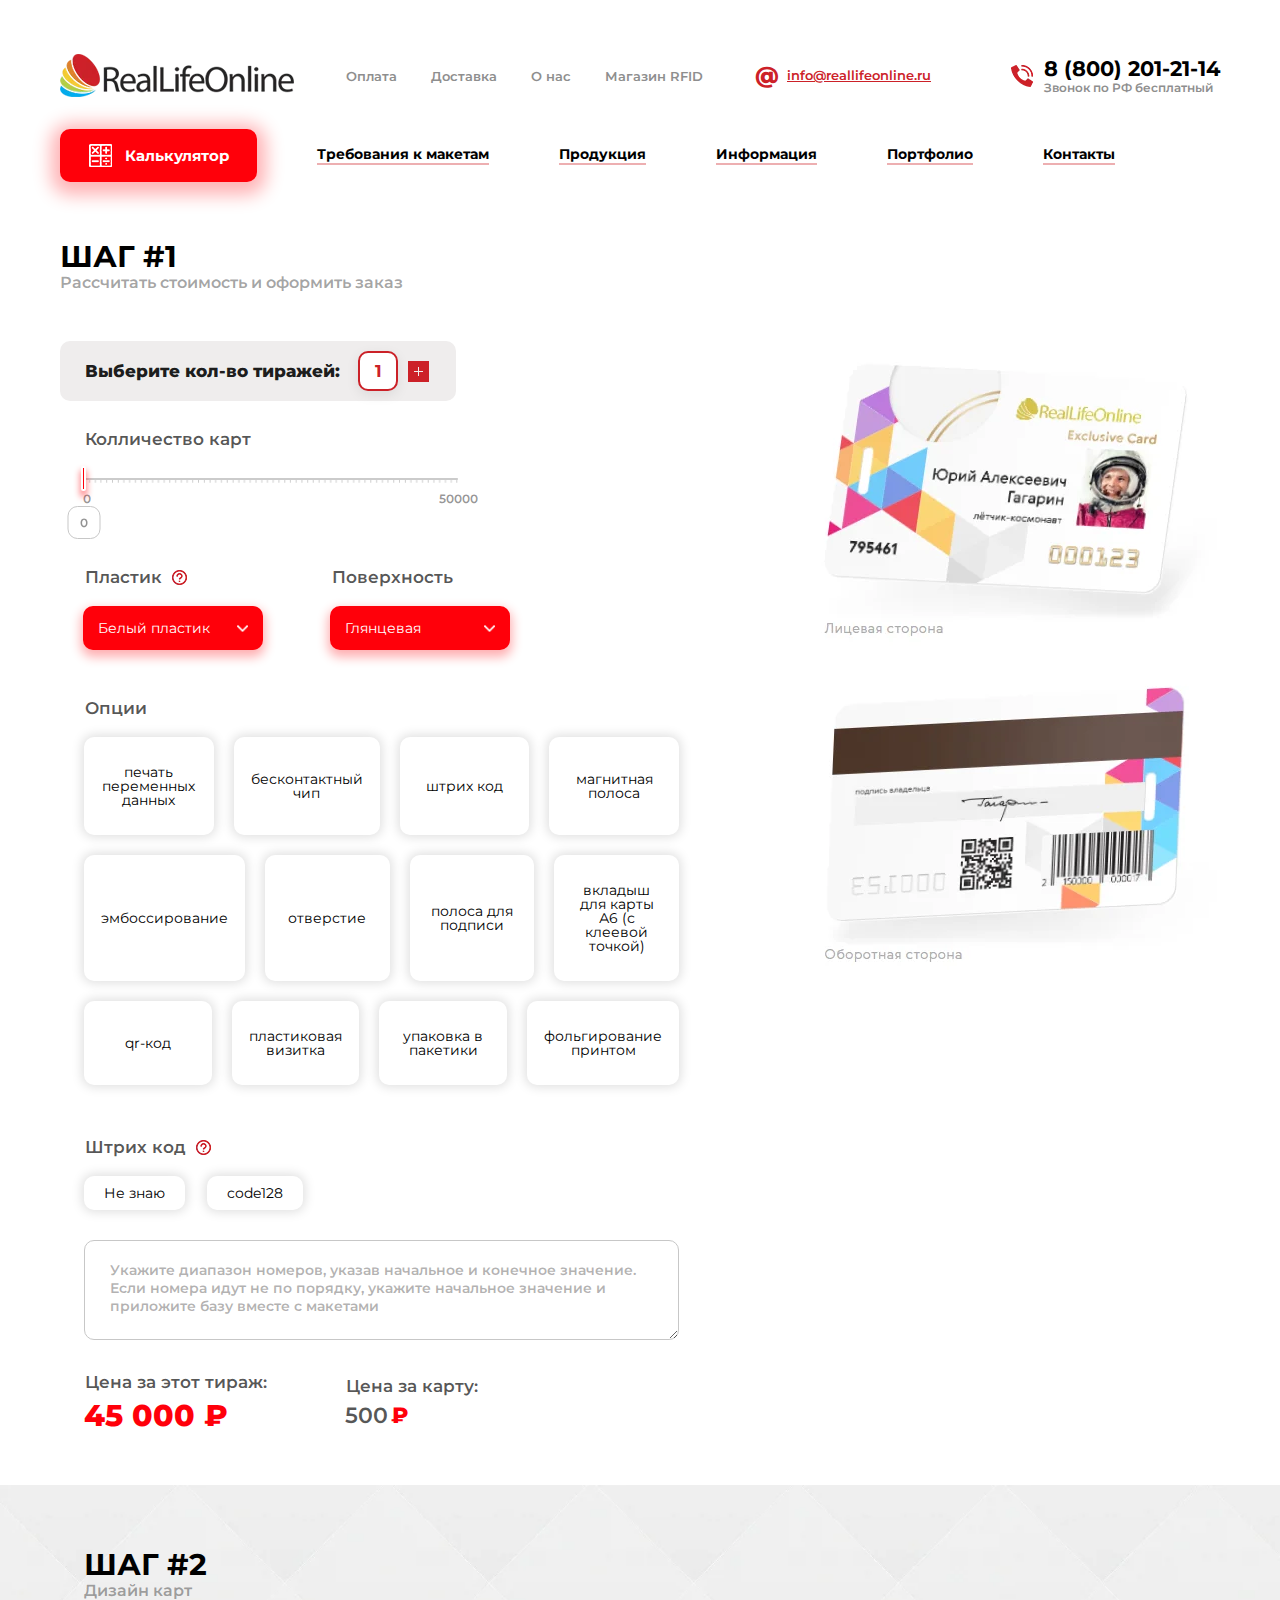
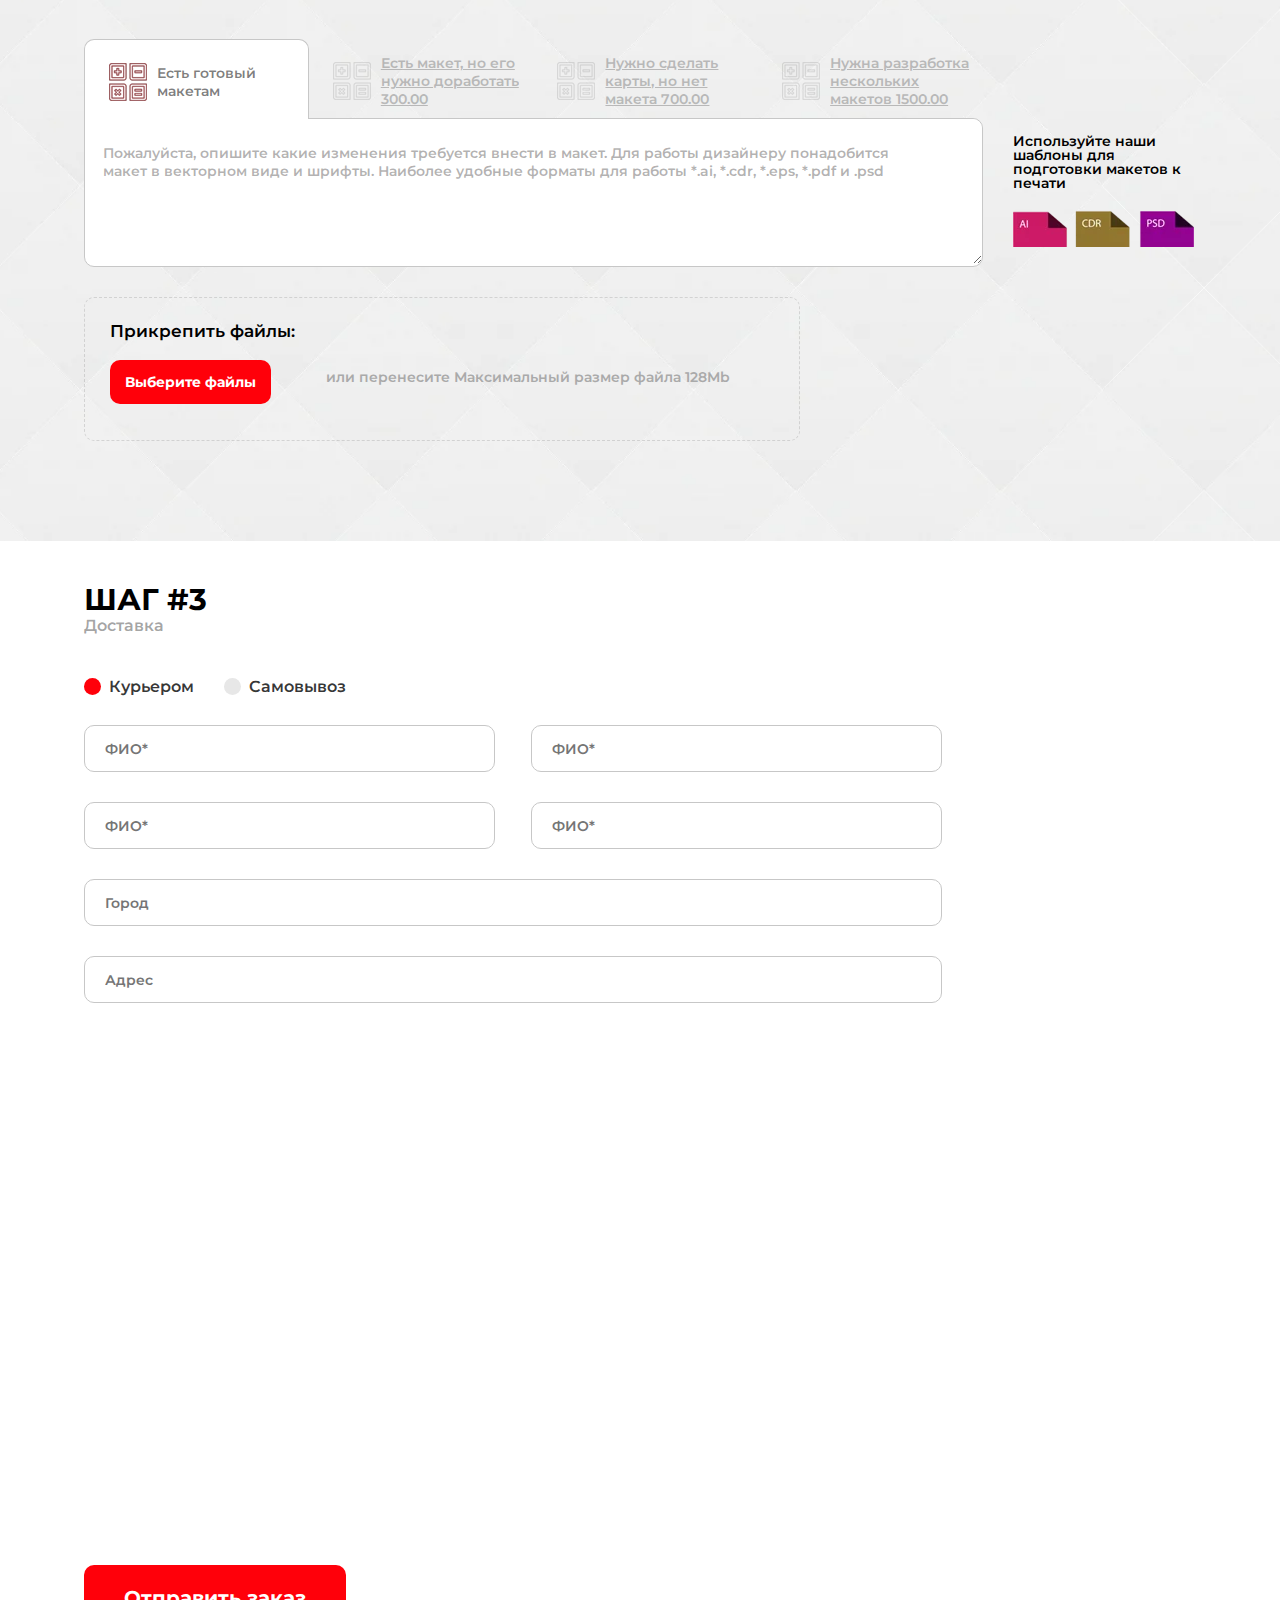
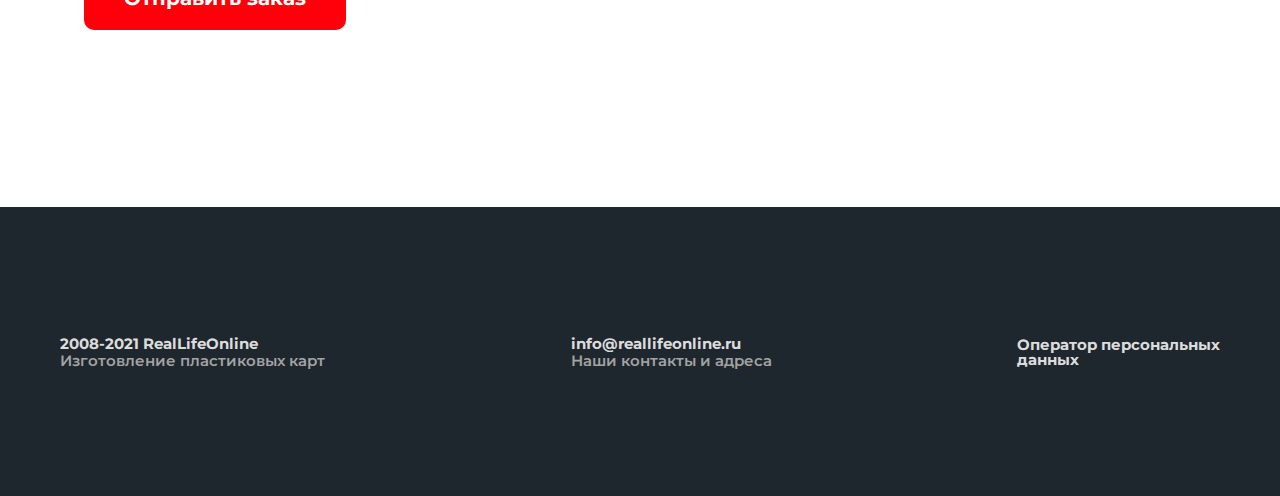
==== commit 29512c34: "Add files via upload" ====
--- a/calculator.html
+++ b/calculator.html
@@ -4,7 +4,7 @@
 	<title>Калькулятор</title> 	<meta charset="UTF-8"> 	<meta name="format-detection" content="telephone=no">-	<link rel="stylesheet" href="css/style.min.css?_v=20211105120943">+	<link rel="stylesheet" href="css/style.min.css?_v=20211115111935"> 	<link rel="shortcut icon" href="favicon.ico"> 	<!-- <meta name="robots" content="noindex, nofollow"> --> 	<!-- <meta name="viewport" content="width=device-width, initial-scale=1.0, maximum-scale=1.0, user-scalable=0"> -->@@ -17,7 +17,7 @@
 	<div class="header__container _container"> 		<div class="header__top"> 			<a href="" class="header__logo">-				<picture><source srcset="./img/logo.webp" type="image/webp"><img class="logo__text" src="./img/logo.png?_v=1636103383998" alt=""></picture>+				<picture><source srcset="./img/logo.webp" type="image/webp"><img class="logo__text" src="./img/logo.png?_v=1636964375677" alt=""></picture> 			</a> 			<div class="header__menu menu"> 				<div class="menu__icon icon-menu">@@ -43,7 +43,7 @@
 				</div> 				<div data-da=".menu__body, 550" class="header__telephon"> 					<a href="tel:88002012114" class="telephon__title">-						<picture><source srcset="./img/tel-header.webp" type="image/webp"><img class="telephon__icon" src="./img/tel-header.png?_v=1636103383998" alt=""></picture>+						<picture><source srcset="./img/tel-header.webp" type="image/webp"><img class="telephon__icon" src="./img/tel-header.png?_v=1636964375677" alt=""></picture> 						<span class="telephon__text">8 (800) 201-21-14 							<span class="telephon__subtext">Звонок по РФ бесплатный</span> 						</span>@@ -53,7 +53,7 @@
 		</div> 		<div class="header__bottom"> 			<a href="" class="header__button button">-				<picture><source srcset="./img/calculator-button.webp" type="image/webp"><img src="./img/calculator-button.png?_v=1636103383998" alt=""></picture>+				<picture><source srcset="./img/calculator-button.webp" type="image/webp"><img src="./img/calculator-button.png?_v=1636964375677" alt=""></picture> 				Калькулятор 			</a> 			<div data-da=".menu__body, 600" class="header__menu-bottom">@@ -93,7 +93,7 @@
 										<div class="cards-step-one__title text-description">Колличество карт</div> 										<div class="cards-step-one__rating"> 											<div class="rating__range">-												<picture><source srcset="./img/range.webp" type="image/webp"><img src="./img/range.png?_v=1636103383998" alt=""></picture>+												<picture><source srcset="./img/range.webp" type="image/webp"><img src="./img/range.png?_v=1636964375677" alt=""></picture> 											</div> 											<div class="rating__number"> 												<div class="rating__num">0</div>@@ -106,13 +106,14 @@
 									<div class="description-step-one__column"> 										<div class="description-step-one__text"> 											<div class="description-step-one__title text-description">Пластик</div>-											<a href="#question" class="_popup-link"><picture><source srcset="./img/question.webp" type="image/webp"><img src="./img/question.png?_v=1636103383998" alt=""></picture></a>+											<a href="#question" class="_popup-link"><picture><source srcset="./img/question.webp" type="image/webp"><img src="./img/question.png?_v=1636964375677" alt=""></picture></a> 										</div> 										<select name="form[]" class="description-step-one__select"> 											<option value="1">Белый пластик</option>-											<option value="2">Белый пластик1</option>-											<option value="3">Белый пластик2</option>-											<option value="4">Белый пластик3</option>+											<option value="2">Перламутровый пластик</option>+											<option value="3">Прозрачный пластик</option>+											<option value="4">Серебряный пластик</option>+											<option value="5">Золотой пластик</option> 										</select> 									</div> 									<div class="description-step-one__column">@@ -121,9 +122,8 @@
 										</div> 										<select name="form[]" class="description-step-one__select"> 											<option value="1">Глянцевая</option>-											<option value="2">Глянцевая1</option>-											<option value="3">Глянцевая2</option>-											<option value="4">Глянцевая3</option>+											<option value="2">Матовая</option>+											<option value="3">Фактурная</option> 										</select> 									</div> 								</div>@@ -132,52 +132,76 @@
 									<div class="option-step-one__items"> 										<div class="option-step-one__block"> 											<label class="block__checkbox">-												<input data-error="Ошибка" class="checkbox__input" type="checkbox" value="1" name="form[]">-												<span class="checkbox__text">печать переменных данных</span>-											</label>-											<label class="block__checkbox">-												<input data-error="Ошибка" class="checkbox__input" type="checkbox" value="1" name="form[]">-												<span class="checkbox__text">печать переменных данных</span>-											</label>-											<label class="block__checkbox">-												<input data-error="Ошибка" class="checkbox__input" type="checkbox" value="1" name="form[]">-												<span class="checkbox__text">печать переменных данных</span>-											</label>-											<label class="block__checkbox">-												<input data-error="Ошибка" class="checkbox__input" type="checkbox" value="1" name="form[]">-												<span class="checkbox__text">печать переменных данных</span>-											</label>-											<label class="block__checkbox">-												<input data-error="Ошибка" class="checkbox__input" type="checkbox" value="1" name="form[]">-												<span class="checkbox__text">печать переменных данных</span>-											</label>-											<label class="block__checkbox">-												<input data-error="Ошибка" class="checkbox__input" type="checkbox" value="1" name="form[]">-												<span class="checkbox__text">печать переменных данных</span>-											</label>-											<label class="block__checkbox">-												<input data-error="Ошибка" class="checkbox__input" type="checkbox" value="1" name="form[]">-												<span class="checkbox__text">печать переменных данных</span>-											</label>-											<label class="block__checkbox">-												<input data-error="Ошибка" class="checkbox__input" type="checkbox" value="1" name="form[]">-												<span class="checkbox__text">печать переменных данных</span>-											</label>-											<label class="block__checkbox">-												<input data-error="Ошибка" class="checkbox__input" type="checkbox" value="1" name="form[]">-												<span class="checkbox__text">печать переменных данных</span>-											</label>-											<label class="block__checkbox">-												<input data-error="Ошибка" class="checkbox__input" type="checkbox" value="1" name="form[]">-												<span class="checkbox__text">печать переменных данных</span>-											</label>-											<label class="block__checkbox">-												<input data-error="Ошибка" class="checkbox__input" type="checkbox" value="1" name="form[]">-												<span class="checkbox__text">печать переменных данных</span>-											</label>-											<label class="block__checkbox">-												<input data-error="Ошибка" class="checkbox__input" type="checkbox" value="1" name="form[]">-												<span class="checkbox__text">печать переменных данных</span>+												<div class="checkbox__item">+													<input data-error="Ошибка" class="checkbox__input" type="checkbox" value="1" name="form[]">+													<span class="checkbox__text">печать переменных данных</span>+												</div>+											</label>+											<label class="block__checkbox">+												<div class="checkbox__item">+													<input data-error="Ошибка" class="checkbox__input" type="checkbox" value="1" name="form[]">+													<span class="checkbox__text">бесконтактный чип</span>+												</div>+											</label>+											<label class="block__checkbox">+												<div class="checkbox__item">+													<input data-error="Ошибка" class="checkbox__input" type="checkbox" value="1" name="form[]">+													<span class="checkbox__text">штрих код</span>+												</div>+											</label>+											<label class="block__checkbox">+												<div class="checkbox__item">+													<input data-error="Ошибка" class="checkbox__input" type="checkbox" value="1" name="form[]">+													<span class="checkbox__text">магнитная полоса</span>+												</div>+											</label>+											<label class="block__checkbox">+												<div class="checkbox__item">+													<input data-error="Ошибка" class="checkbox__input" type="checkbox" value="1" name="form[]">+													<span class="checkbox__text">эмбоссирование</span>+												</div>+											</label>+											<label class="block__checkbox">+												<div class="checkbox__item">+													<input data-error="Ошибка" class="checkbox__input" type="checkbox" value="1" name="form[]">+													<span class="checkbox__text">отверстие</span>+												</div>+											</label>+											<label class="block__checkbox">+												<div class="checkbox__item">+													<input data-error="Ошибка" class="checkbox__input" type="checkbox" value="1" name="form[]">+													<span class="checkbox__text">полоса для подписи</span>+												</div>+											</label>+											<label class="block__checkbox">+												<div class="checkbox__item">+													<input data-error="Ошибка" class="checkbox__input" type="checkbox" value="1" name="form[]">+													<span class="checkbox__text">вкладыш для карты А6 (с клеевой точкой)</span>+												</div>+											</label>+											<label class="block__checkbox">+												<div class="checkbox__item">+													<input data-error="Ошибка" class="checkbox__input" type="checkbox" value="1" name="form[]">+													<span class="checkbox__text">qr-код</span>+												</div>+											</label>+											<label class="block__checkbox">+												<div class="checkbox__item">+													<input data-error="Ошибка" class="checkbox__input" type="checkbox" value="1" name="form[]">+													<span class="checkbox__text">пластиковая визитка</span>+												</div>+											</label>+											<label class="block__checkbox">+												<div class="checkbox__item">+													<input data-error="Ошибка" class="checkbox__input" type="checkbox" value="1" name="form[]">+													<span class="checkbox__text">упаковка в пакетики</span>+												</div>+											</label>+											<label class="block__checkbox">+												<div class="checkbox__item">+													<input data-error="Ошибка" class="checkbox__input" type="checkbox" value="1" name="form[]">+													<span class="checkbox__text">фольгирование принтом</span>+												</div> 											</label> 										</div> 									</div>@@ -185,7 +209,7 @@
 								<div class="step-one__code code-step-one"> 									<div class="code-step-one__text"> 										<div class="code-step-one__title text-description">Штрих код</div>-										<a href=""><picture><source srcset="./img/question.webp" type="image/webp"><img src="./img/question.png?_v=1636103383998" alt=""></picture></a>+										<a href=""><picture><source srcset="./img/question.webp" type="image/webp"><img src="./img/question.png?_v=1636964375677" alt=""></picture></a> 									</div> 									<div class="code-step-one__items"> 										<div class="code-step-one__item">@@ -213,14 +237,14 @@
 								</div> 							</div> 							<div class="steps__image">-								<picture><source srcset="./img/cards.webp" type="image/webp"><img src="./img/cards.png?_v=1636103383998" alt=""></picture>+								<picture><source srcset="./img/cards.webp" type="image/webp"><img src="./img/cards.png?_v=1636964375677" alt=""></picture> 							</div> 						</div> 					</div> 				</section> 				<section class="page__step-two step-two"> 					<div class="step-two__bg">-						<picture><source srcset="./img/bg-square.webp" type="image/webp"><img src="./img/bg-square.png?_v=1636103383998" alt=""></picture>+						<picture><source srcset="./img/bg-square.webp" type="image/webp"><img src="./img/bg-square.png?_v=1636964375677" alt=""></picture> 					</div> 					<div class="step-two__container _container"> 						<div class="step-two__content">@@ -232,10 +256,10 @@
 								<div class="step-two__top"> 									<div class="step-two__tabs-step-two _tabs"> 										<nav class="tabs-step-two__nav">-											<div class="tabs-step-two__item _tabs-item _active"><picture><source srcset="./img/calculator.webp" type="image/webp"><img src="./img/calculator.png?_v=1636103383998" alt=""></picture>Есть готовый макетам</div>-											<div class="tabs-step-two__item _tabs-item"><picture><source srcset="./img/calculator.webp" type="image/webp"><img src="./img/calculator.png?_v=1636103383998" alt=""></picture>Есть макет, но его нужно доработать 300.00</div>-											<div class="tabs-step-two__item _tabs-item"><picture><source srcset="./img/calculator.webp" type="image/webp"><img src="./img/calculator.png?_v=1636103383998" alt=""></picture>Нужно сделать карты, но нет макета 700.00</div>-											<div class="tabs-step-two__item _tabs-item"><picture><source srcset="./img/calculator.webp" type="image/webp"><img src="./img/calculator.png?_v=1636103383998" alt=""></picture>Нужна разработка нескольких макетов 1500.00 </div>+											<div class="tabs-step-two__item _tabs-item _active"><picture><source srcset="./img/calculator.webp" type="image/webp"><img src="./img/calculator.png?_v=1636964375677" alt=""></picture>Есть готовый макетам</div>+											<div class="tabs-step-two__item _tabs-item"><picture><source srcset="./img/calculator.webp" type="image/webp"><img src="./img/calculator.png?_v=1636964375677" alt=""></picture>Есть макет, но его нужно доработать 300.00</div>+											<div class="tabs-step-two__item _tabs-item"><picture><source srcset="./img/calculator.webp" type="image/webp"><img src="./img/calculator.png?_v=1636964375677" alt=""></picture>Нужно сделать карты, но нет макета 700.00</div>+											<div class="tabs-step-two__item _tabs-item"><picture><source srcset="./img/calculator.webp" type="image/webp"><img src="./img/calculator.png?_v=1636964375677" alt=""></picture>Нужна разработка нескольких макетов 1500.00 </div> 										</nav> 										<div class="tabs-step-two__body"> 											<div class="tabs-step-two__block _tabs-block _active">@@ -274,7 +298,7 @@
 											подготовки макетов 											к печати</div> 										<a href="" class="right-step-two__image">-											<picture><source srcset="./img/layout.webp" type="image/webp"><img src="./img/layout.png?_v=1636103383998" alt=""></picture>+											<picture><source srcset="./img/layout.webp" type="image/webp"><img src="./img/layout.png?_v=1636964375677" alt=""></picture> 										</a> 									</div> 								</div>@@ -367,7 +391,7 @@
 		<div class="popup__body"> 			<div class="popup__content-box"> 				<div class="popup__close"></div>-				<picture><source srcset="./img/content_box.webp" type="image/webp"><img src="./img/content_box.jpg?_v=1636103383998"></picture>+				<picture><source srcset="./img/content_box.webp" type="image/webp"><img src="./img/content_box.jpg?_v=1636964375677"></picture> 				<div class="popup__content-block"> 					<div class="popup__title">Lorem ipsum</div> 					<p class="popup__text">Lorem ipsum dolor sit amet, vim an dolores suscipit sadipscing. Quidam virtute percipitur eos ea, paulo suscipit et ius, et pri ponderum cotidieque referrentur. Ius ei enim illum impetus, electram forensibus deterruisset nam ea, sed eu meis propriae conclusionemque. Mel habeo facilisis vulputate cu.</p>@@ -394,7 +418,7 @@
  		<!-- Swiper --> <!-- <script src="https://unpkg.com/swiper/swiper-bundle.min.js"></script> -->-<script src="js/vendors.min.js?_v=20211105120943"></script>-<script src="js/app.min.js?_v=20211105120943"></script>+<script src="js/vendors.min.js?_v=20211115111935"></script>+<script src="js/app.min.js?_v=20211115111935"></script> 	</body> </html>--- a/css/style.min.css
+++ b/css/style.min.css
@@ -1 +1 @@
-@charset "UTF-8";@import url('https://fonts.googleapis.com/css2?family=Montserrat:wght@400; 500;600;700;800&display=swap&subset=cyrillic-ext');*{padding:0;margin:0;border:0}*,:after,:before{-webkit-box-sizing:border-box;box-sizing:border-box}aside,footer,header,nav,section{display:block}html{font-size:14px}body,html{height:100%;min-width:320px}body{line-height:1;font-family:Montserrat,sans-serif;-ms-text-size-adjust:100%;-moz-text-size-adjust:100%;-webkit-text-size-adjust:100%}button,input,textarea{font-family:Montserrat,sans-serif;font-size:inherit}input::-ms-clear{display:none}button{cursor:pointer;background-color:inherit}button::-moz-focus-inner{padding:0;border:0}a,a:visited{text-decoration:none}a:hover{text-decoration:none}ul li{list-style:none}img{vertical-align:top}h1,h2,h3,h4,h5,h6{font-weight:inherit;font-size:inherit}body{color:#000}body._lock{overflow:hidden}.wrapper{width:100%;min-height:100%;overflow:hidden;display:-webkit-box;display:-ms-flexbox;display:flex;-webkit-box-orient:vertical;-webkit-box-direction:normal;-ms-flex-direction:column;flex-direction:column}._container{max-width:1160px;margin:0 auto}.button{display:-webkit-inline-box;display:-ms-inline-flexbox;display:inline-flex;-webkit-box-pack:center;-ms-flex-pack:center;justify-content:center;-webkit-box-align:center;-ms-flex-align:center;align-items:center;text-align:center;padding:15px;color:#fff;font-weight:700;border-radius:10px;background-color:#ff000a;-webkit-transition:all .3s ease 0s;-o-transition:all .3s ease 0s;transition:all .3s ease 0s}.select{position:relative;margin:0 0 0 23px}.select__item{cursor:pointer;position:relative;-webkit-box-shadow:0 5px 11px 2px rgba(255,0,10,.32);box-shadow:0 5px 11px 2px rgba(255,0,10,.32);border-radius:10px;min-width:131px;background-color:#ff000a;padding:15px;-webkit-transition:all .3s ease 0s;-o-transition:all .3s ease 0s;transition:all .3s ease 0s}.select__value{display:-webkit-box;display:-ms-flexbox;display:flex;font-size:14px;-webkit-box-align:center;-ms-flex-align:center;align-items:center;-webkit-box-pack:justify;-ms-flex-pack:justify;justify-content:space-between;-webkit-box-orient:horizontal;-webkit-box-direction:reverse;-ms-flex-direction:row-reverse;flex-direction:row-reverse}.select__value span{display:-webkit-box;display:-ms-flexbox;display:flex;-webkit-box-align:center;-ms-flex-align:center;align-items:center;color:#fff;font-size:14px;font-weight:400;margin:0 15px 0 0}._no-webp .select__value:before{background:url(../img/arrow-spoller.png) center/100% no-repeat}.select__value:before{content:"";display:inline-block;-webkit-transition:all .3s ease 0s;-o-transition:all .3s ease 0s;transition:all .3s ease 0s;width:11px;height:7px}.select__input{width:100%;background-color:transparent;height:100%}.select__options{position:absolute;top:43px;border-radius:0 0 10px 10px;min-width:100%;left:0;-webkit-box-shadow:0 5px 11px 2px rgba(255,0,10,.32);box-shadow:0 5px 11px 2px rgba(255,0,10,.32);background-color:#ff000a;padding:15px;-webkit-transition:all .3s ease 0s;-o-transition:all .3s ease 0s;transition:all .3s ease 0s;color:#fff;font-size:14px;font-weight:400;height:100px;overflow:auto}.select__option{cursor:pointer;margin:0 0 12px 0}.select__option:last-child{margin:0}.select._active{z-index:5}.select._active .select__item{border-radius:10px 10px 0 0}.select._active .select__value:before{-webkit-transform:rotate(-180deg);-ms-transform:rotate(-180deg);transform:rotate(-180deg)}.select._active .select__options{display:block}input[type=email],input[type=tel],input[type=text],textarea{-webkit-appearance:none;-moz-appearance:none;appearance:none}input[type=email]:focus,input[type=tel]:focus,input[type=text]:focus,textarea:focus{outline:0}.input{border-radius:0!important;width:100%;display:block;padding:0 20px}textarea.input{resize:none;padding:0 0}.checkbox{position:relative;min-height:100%}.checkbox__input{position:absolute;width:0;height:0;opacity:0;visibility:hidden}.checkbox__input:checked+.checkbox__text{-webkit-box-shadow:0 5px 11px 2px rgba(255,0,10,.32);box-shadow:0 5px 11px 2px rgba(255,0,10,.32);border-radius:10px;background-color:#ff000a;color:#fff}.checkbox__text{display:-webkit-inline-box;display:-ms-inline-flexbox;display:inline-flex;-webkit-box-align:center;-ms-flex-align:center;align-items:center;position:relative;cursor:pointer;padding:28px 17px;cursor:pointer;text-align:center;align-items:center;-webkit-box-shadow:0 0 11px 2px rgba(0,0,0,.13);box-shadow:0 0 11px 2px rgba(0,0,0,.13);border-radius:10px;background-color:#fff;color:#000;font-size:14px;font-weight:400;-webkit-box-flex:1;-ms-flex:1 1 100%;flex:1 1 100%}.checkbox._error .checkbox__text:before{border:1px solid #ee1212}.options{display:-webkit-box;display:-ms-flexbox;display:flex;-webkit-box-orient:vertical;-webkit-box-direction:normal;-ms-flex-direction:column;flex-direction:column;-webkit-box-align:start;-ms-flex-align:start;align-items:flex-start}.options__item{position:relative;cursor:pointer}.options__input{position:absolute;width:0;height:0;opacity:0;left:0;top:0;visibility:hidden}.options__input:checked+.options__text:after{-webkit-transform:scale(1);-ms-transform:scale(1);transform:scale(1)}.options__text{display:-webkit-inline-box;display:-ms-inline-flexbox;display:inline-flex;-webkit-box-align:center;-ms-flex-align:center;align-items:center;position:relative;font-size:16px;color:#fff;letter-spacing:-.3px;line-height:calc(20 / 16)}.options__text:before{content:"";-ms-flex-item-align:start;align-self:flex-start;margin:0 14px 0 0;-webkit-box-flex:0;-ms-flex:0 0 20px;flex:0 0 20px;left:0;top:0;border-radius:50%;width:20px;height:18px;background:#fff;border:1px solid #a7a9ac}.options__text:after{content:"";-webkit-transition:all .3s ease 0s;-o-transition:all .3s ease 0s;transition:all .3s ease 0s;-webkit-transform:scale(0);-ms-transform:scale(0);transform:scale(0);width:10px;height:10px;border-radius:50%;background-color:#77243a;position:absolute;left:5px;top:4px}.rating{display:-webkit-box;display:-ms-flexbox;display:flex;-webkit-box-align:end;-ms-flex-align:end;align-items:flex-end;font-size:40px;line-height:.75;-webkit-transition:opacity .3s ease 0s;-o-transition:opacity .3s ease 0s;transition:opacity .3s ease 0s}.rating.rating_sending{opacity:.2}.rating.rating_set .rating__active,.rating.rating_set .rating__item{cursor:pointer}.rating__body{position:relative}.rating__body::before{content:"★★★★★";display:block}.rating__active{position:absolute;width:0%;height:100%;top:0;left:0;overflow:hidden}.rating__active::before{content:"★★★★★";position:absolute;width:100%;height:100%;top:0;left:0;color:#ffd300}.rating__items{display:-webkit-box;display:-ms-flexbox;display:flex;position:absolute;width:100%;height:100%;top:0;left:0}.rating__item{-webkit-box-flex:0;-ms-flex:0 0 20%;flex:0 0 20%;height:100%;opacity:0}.rating__value{font-size:50%;line-height:1;padding:0 0 0 10px}.quantity{height:40px;display:-webkit-box;display:-ms-flexbox;display:flex;-webkit-box-align:center;-ms-flex-align:center;align-items:center}.quantity__button{position:relative;cursor:pointer;width:21px;height:21px;background-color:#cc2128}.quantity__button::after,.quantity__button::before{content:"";position:absolute;top:50%;left:50%;-webkit-transition:all .3s ease 0s;-o-transition:all .3s ease 0s;transition:all .3s ease 0s;margin:0 0 0 -4.5px;background-color:#efeded;display:-webkit-box;display:-ms-flexbox;display:flex;-webkit-box-align:center;-ms-flex-align:center;align-items:center;width:9px;height:1px}.quantity__button_plus::before{-webkit-transform:rotate(-90deg);-ms-transform:rotate(-90deg);transform:rotate(-90deg)}.quantity__input{-webkit-box-flex:1;-ms-flex:1 1 auto;flex:1 1 auto;margin:0 10px 0 0}.quantity__input input{height:40px;font-weight:700;font-size:17px;width:40px;text-align:center;-webkit-box-shadow:0 4px 13px rgba(0,0,0,.08);box-shadow:0 4px 13px rgba(0,0,0,.08);border-radius:10px;color:#cc2128;border:2px solid #cb2128;background-color:#fff}.row:after{display:block;content:"";clear:both}.rub:after{content:"₽"}ol.counter{list-style-type:none;counter-reset:item}ol.counter li{position:relative;padding:0 0 0 45px}ol.counter li:before{counter-increment:item;content:counter(item);position:absolute;left:0;top:0;color:#818181;font-size:14px;font-weight:700;text-align:center;line-height:26px;border-radius:50%;width:28px;height:28px;border:1px solid #4274bb}.ellipsis{display:block;overflow:hidden;width:100%;white-space:nowrap;-o-text-overflow:ellipsis;text-overflow:ellipsis}.es{overflow:hidden;white-space:nowrap;-o-text-overflow:ellipsis;text-overflow:ellipsis}.table{display:table;font-size:0;width:100%}.trow{display:table-row}.cell{display:table-cell}.cell.full{width:100%}._ibg{position:relative}._ibg img{position:absolute;width:100%;height:100%;top:0;left:0;-o-object-fit:cover;object-fit:cover}body.ie ._ibg{background-position:center;background-size:cover;background-repeat:no-repeat}body.ie ._ibg img{width:0;height:0;opacity:0;visibility:hidden}._video{position:relative;overflow:hidden;height:0;padding-bottom:56.25%}._video embed,._video iframe,._video object,._video video{position:absolute;top:0;left:0;width:100%;height:100%}.videobg embed,.videobg iframe,.videobg object,.videobg video{position:fixed;top:50%;left:50%;min-width:100%;min-height:100%;width:auto;height:auto;z-index:-100;-webkit-transform:translateX(-50%) translateY(-50%);-ms-transform:translateX(-50%) translateY(-50%);transform:translateX(-50%) translateY(-50%);background-size:cover}._more-content{-webkit-transition:all .3s ease 0s;-o-transition:all .3s ease 0s;transition:all .3s ease 0s;overflow:hidden}._more-link{cursor:pointer}._more-link span{font-style:normal}._more-link span:first-child{display:block}._more-link span:last-child{display:none}._more-link._active span{font-style:normal}._more-link._active span:first-child{display:none}._more-link._active span:last-child{display:block}#map{background:url(../img/icons/loading.gif) center/50px no-repeat}._swiper{overflow:hidden}._swiper .swiper-wrapper{width:100%;height:100%;-webkit-box-sizing:content-box;box-sizing:content-box;display:-webkit-box;display:-ms-flexbox;display:flex;position:relative}._swiper.swiper-container-vertical .swiper-wrapper{-webkit-box-orient:vertical;-webkit-box-direction:normal;-ms-flex-direction:column;flex-direction:column}._swiper.swiper-container-autoheight .swiper-wrapper{-webkit-box-align:start;-ms-flex-align:start;align-items:flex-start}.swiper-container-initialized .swiper-slide{-ms-flex-negative:0;flex-shrink:0}.swiper-container-android .swiper-slide,.swiper-container-android .swiper-wrapper{-webkit-transform:translate3d(0,0,0);transform:translate3d(0,0,0)}.swiper-button-lock{display:none!important}._tabs-block{display:none}._tabs-block._active{display:block}.mirror{-webkit-transform:scale(-1,1);-ms-transform:scale(-1,1);transform:scale(-1,1)}.nicescroll-rails{z-index:1000!important}._custom-scroll{position:fixed;right:0;top:0;width:3px;height:100%;z-index:1000}._custom-scroll__line{background-color:rgba(0,0,0,.5);border-radius:3px 0 0 3px;position:relative;left:0;top:0;width:100%}.popup{z-index:100;position:fixed;top:0;left:0;width:100%;height:100%;-webkit-transition:visibility .8s ease 0s;-o-transition:visibility .8s ease 0s;transition:visibility .8s ease 0s;visibility:hidden}.popup::before{content:"";background:rgba(0,0,0,.6);position:fixed;width:100%;height:100%;top:0;left:0;-webkit-transition:left .3s ease 0s;-o-transition:left .3s ease 0s;transition:left .3s ease 0s;opacity:0}.popup.show::before{opacity:1}.popup.show .popup__content{overflow:auto}.popup.show .popup__body{-webkit-transform:rotate(0);-ms-transform:rotate(0);transform:rotate(0);-webkit-animation-duration:.4s;animation-duration:.4s;-webkit-animation-delay:0s;animation-delay:0s;left:0}.popup._active{visibility:visible;overflow:auto}.popup._active::before{opacity:1}.popup._active .popup__content{overflow:auto}.popup._active .popup__body{-webkit-transition:left .3s ease .2s;-o-transition:left .3s ease .2s;transition:left .3s ease .2s;-webkit-transform:rotate(0);-ms-transform:rotate(0);transform:rotate(0);-webkit-animation-duration:.4s;animation-duration:.4s;-webkit-animation-delay:0s;animation-delay:0s;left:0}.popup__content{display:-webkit-box;display:-ms-flexbox;display:flex;-webkit-box-orient:vertical;-webkit-box-direction:normal;-ms-flex-direction:column;flex-direction:column;min-height:100%;-webkit-box-flex:1;-ms-flex:1 1 auto;flex:1 1 auto;width:420px}.popup__body{position:relative;left:-100%;-webkit-transition:left .3s ease 0s;-o-transition:left .3s ease 0s;transition:left .3s ease 0s;background-color:#fff;width:100%}.popup__close{cursor:pointer;position:absolute;right:32px;top:32px;width:24px;height:24px}.popup__close::after,.popup__close::before{position:absolute;left:15px;content:" ";height:24px;width:2px;background-color:#bbb}.popup__close::before{-webkit-transform:rotate(45deg);-ms-transform:rotate(45deg);transform:rotate(45deg)}.popup__close::after{-webkit-transform:rotate(-45deg);-ms-transform:rotate(-45deg);transform:rotate(-45deg)}.popup__content-box{color:#333}.popup__content-box img{width:100%;height:100%;-o-object-fit:cover;object-fit:cover}.popup__content-block{padding:40px}.popup__title{color:#000;font-size:28px;padding:14px 0}.popup__title:first-of-type{padding-top:0}.popup__text{padding:14px 0;font-size:14px;line-height:22px;opacity:.7}.popup__subtitle{font-size:18px;font-weight:700;border-bottom:solid 1px #dedede;margin-bottom:14px;color:#000;padding:14px 0}.popup__list{margin-top:20px}.popup__link{font-size:14px;line-height:22px;font-size:14px;line-height:22px;margin-left:14px;list-style-type:disc}.popup__close-arrow{display:inline-block;font-size:14px;font-weight:700;margin-top:30px;letter-spacing:.5px;color:#000}.popup__close-arrow:hover{opacity:.6}body.content_box_visible .sm-button:after,body.content_box_visible .sm-button:before{background:#fff!important}body.content_box_visible .sm-popup{overflow-y:auto;overflow-x:hidden}.header{position:absolute;top:0;left:0;width:100%;z-index:50}.header__top{display:-webkit-box;display:-ms-flexbox;display:flex;-webkit-box-align:center;-ms-flex-align:center;align-items:center;-webkit-box-pack:justify;-ms-flex-pack:justify;justify-content:space-between;padding:54px 0 32px 0}.header__contacts{display:-webkit-box;display:-ms-flexbox;display:flex;-webkit-box-pack:end;-ms-flex-pack:end;justify-content:flex-end;-webkit-box-align:center;-ms-flex-align:center;align-items:center}.header__email{margin:0 40px 0 0}.header__telephon{margin:0 0 0 40px}.header__bottom{display:-webkit-box;display:-ms-flexbox;display:flex;-webkit-box-align:center;-ms-flex-align:center;align-items:center}.header__button{margin:0 30px 0 0;min-width:197px;min-height:48px;-webkit-box-shadow:0 4px 18px 9px rgba(255,0,10,.3);box-shadow:0 4px 18px 9px rgba(255,0,10,.3);border-radius:10px;font-size:15px;background-color:#ff000a}.header__button img{width:23px;height:23px;-o-object-fit:cover;object-fit:cover;margin:0 13px 0 0}.header__menu-bottom{margin:0 0 0 30px}.logo__text{-o-object-fit:cover;object-fit:cover}.menu__list{display:-webkit-box;display:-ms-flexbox;display:flex;margin:0 -17px}.menu__list li{padding:0 17px}.menu__link{color:#8e8e8e;font-size:13px;font-weight:600;-webkit-transition:all .3s ease 0s;-o-transition:all .3s ease 0s;transition:all .3s ease 0s}.menu__link:hover{-webkit-transition:all .3s ease 0s;-o-transition:all .3s ease 0s;transition:all .3s ease 0s;color:#cc2128}.email__title{display:-webkit-box;display:-ms-flexbox;display:flex;-webkit-box-align:center;-ms-flex-align:center;align-items:center}.email__text{color:#cc2128;font-size:13px;font-weight:600;text-decoration:underline}.email__icon{font-weight:800;font-size:23px;color:#cc2128;margin:0 8px 0 0}.telephon__title{display:-webkit-box;display:-ms-flexbox;display:flex;-webkit-box-align:center;-ms-flex-align:center;align-items:center}.telephon__icon{margin:0 11px 0 0;width:22px;height:22px;color:#cc2128}.telephon__text{display:-webkit-box;display:-ms-flexbox;display:flex;-webkit-box-orient:vertical;-webkit-box-direction:normal;-ms-flex-direction:column;flex-direction:column;color:#000;font-size:21px;font-weight:700}.telephon__subtext{color:#8e8e8e;font-size:12px;font-weight:600;margin:3px 0 0 0}.menu-bottom__list{display:-webkit-box;display:-ms-flexbox;display:flex;text-align:center;-webkit-box-align:center;-ms-flex-align:center;align-items:center;margin:0 -35px}.menu-bottom__list li{padding:0 35px}.menu-bottom__link{font-size:14px;color:#000;font-weight:700;-webkit-transition:all .3s ease 0s;-o-transition:all .3s ease 0s;transition:all .3s ease 0s}.menu-bottom__link::after{content:"";display:block;border-bottom:2px solid rgba(204,33,40,.2);margin:2px 0 0 0;background-color:rgba(204,33,40,.2)}.menu-bottom__link:hover::after{-webkit-transition:all .3s ease 0s;-o-transition:all .3s ease 0s;transition:all .3s ease 0s;border-bottom:2px solid #cc2128;margin:2px 0 0 0;background-color:#cc2128}.icon-menu{display:none}.header-other{position:relative;top:0;left:0;width:100%;z-index:50}.header__top{display:-webkit-box;display:-ms-flexbox;display:flex;-webkit-box-align:center;-ms-flex-align:center;align-items:center;-webkit-box-pack:justify;-ms-flex-pack:justify;justify-content:space-between;padding:54px 0 32px 0}.header__contacts{display:-webkit-box;display:-ms-flexbox;display:flex;-webkit-box-pack:end;-ms-flex-pack:end;justify-content:flex-end;-webkit-box-align:center;-ms-flex-align:center;align-items:center}.header__email{margin:0 40px 0 0}.header__telephon{margin:0 0 0 40px}.header__bottom{display:-webkit-box;display:-ms-flexbox;display:flex;-webkit-box-align:center;-ms-flex-align:center;align-items:center}.header__button{margin:0 30px 0 0;min-width:197px;min-height:48px;-webkit-box-shadow:0 4px 18px 9px rgba(255,0,10,.3);box-shadow:0 4px 18px 9px rgba(255,0,10,.3);border-radius:10px;font-size:15px;background-color:#ff000a}.header__button img{width:23px;height:23px;-o-object-fit:cover;object-fit:cover;margin:0 13px 0 0}.header__menu-bottom{margin:0 0 0 30px}.logo__text{-o-object-fit:cover;object-fit:cover}.menu__list{display:-webkit-box;display:-ms-flexbox;display:flex;margin:0 -17px}.menu__list li{padding:0 17px}.menu__link{color:#8e8e8e;font-size:13px;font-weight:600;-webkit-transition:all .3s ease 0s;-o-transition:all .3s ease 0s;transition:all .3s ease 0s}.menu__link:hover{-webkit-transition:all .3s ease 0s;-o-transition:all .3s ease 0s;transition:all .3s ease 0s;color:#cc2128}.email__title{display:-webkit-box;display:-ms-flexbox;display:flex;-webkit-box-align:center;-ms-flex-align:center;align-items:center}.email__text{color:#cc2128;font-size:13px;font-weight:600;text-decoration:underline}.email__icon{font-weight:800;font-size:23px;color:#cc2128;margin:0 8px 0 0}.telephon__title{display:-webkit-box;display:-ms-flexbox;display:flex;-webkit-box-align:center;-ms-flex-align:center;align-items:center}.telephon__icon{margin:0 11px 0 0;width:22px;height:22px;color:#cc2128}.telephon__text{display:-webkit-box;display:-ms-flexbox;display:flex;-webkit-box-orient:vertical;-webkit-box-direction:normal;-ms-flex-direction:column;flex-direction:column;color:#000;font-size:21px;font-weight:700}.telephon__subtext{color:#8e8e8e;font-size:12px;font-weight:600;margin:3px 0 0 0}.menu-bottom__list{display:-webkit-box;display:-ms-flexbox;display:flex;text-align:center;-webkit-box-align:center;-ms-flex-align:center;align-items:center;margin:0 -35px}.menu-bottom__list li{padding:0 35px}.menu-bottom__link{font-size:14px;color:#000;font-weight:700;-webkit-transition:all .3s ease 0s;-o-transition:all .3s ease 0s;transition:all .3s ease 0s}.menu-bottom__link::after{content:"";display:block;border-bottom:2px solid rgba(204,33,40,.2);margin:2px 0 0 0;background-color:rgba(204,33,40,.2)}.menu-bottom__link:hover::after{-webkit-transition:all .3s ease 0s;-o-transition:all .3s ease 0s;transition:all .3s ease 0s;border-bottom:2px solid #cc2128;margin:2px 0 0 0;background-color:#cc2128}.icon-menu{display:none}.footer{background-color:#1e272d}.footer__container{display:-webkit-box;display:-ms-flexbox;display:flex;-webkit-box-align:center;-ms-flex-align:center;align-items:center;min-height:289px;-webkit-box-pack:justify;-ms-flex-pack:justify;justify-content:space-between}.footer__copy{display:-webkit-box;display:-ms-flexbox;display:flex;-webkit-box-orient:vertical;-webkit-box-direction:normal;-ms-flex-direction:column;flex-direction:column;color:#dddcdc;font-size:15px;font-weight:700}.footer__copy span{color:#a4a3a3;font-size:15px;font-weight:600;margin:2px 0 0 0}.footer__contacts{display:-webkit-box;display:-ms-flexbox;display:flex;-webkit-box-orient:vertical;-webkit-box-direction:normal;-ms-flex-direction:column;flex-direction:column;color:#dddcdc;font-size:15px;font-weight:700}.footer__contacts span{color:#a4a3a3;font-size:15px;font-weight:600;margin:2px 0 0 0}.footer__text{color:#dddcdc;font-size:15px;font-weight:700}.page__main-home{position:relative;min-height:548px}.page__work{padding:135px 0 100px 0}.page__maps{position:relative;min-height:487px}.page__products{padding:60px 0 70px 0}.page__advise{position:relative;padding:60px 0 60px 0;min-height:655px}.page__order{position:relative;padding:60px 0 70px 0}.main-home__bg{position:absolute;top:0;left:0;width:100%;height:100%;-o-object-fit:cover;object-fit:cover}.main-home__bg img{width:100%;height:100%;-o-object-fit:cover;object-fit:cover}.main-home__content{display:-webkit-box;display:-ms-flexbox;display:flex;-webkit-box-orient:vertical;-webkit-box-direction:normal;-ms-flex-direction:column;flex-direction:column;-webkit-box-pack:end;-ms-flex-pack:end;justify-content:flex-end;padding:300px 0 0 0;height:100%;position:relative;z-index:10}.main-home__text-top{margin:0 0 35px 0}.main-home__text-bottom{margin:35px 0 26px 0}.main-home__button{-webkit-box-shadow:0 4px 18px 9px rgba(255,0,10,.3);box-shadow:0 4px 18px 9px rgba(255,0,10,.3);background-color:#ff000a;margin:0 0 -31px 0;width:266px;font-size:18px;min-height:63px}.text-top__title{color:#000;font-size:44px;font-weight:700;margin:0 0 16px 0}.text-top__subtitle{color:#000;font-size:26px;font-weight:500}.text-bottom__title{color:#000;font-size:20px;font-weight:700;margin:0 0 18px 0}.text-bottom__subtitle{color:#8e8e8e;font-size:14px;font-weight:600;letter-spacing:.35px}.work__content{display:-webkit-box;display:-ms-flexbox;display:flex;-webkit-box-align:center;-ms-flex-align:center;align-items:center}.work__image{position:relative;margin:0 12px 0 0}.work__text{margin:0 0 0 12px}.work__title{color:#000;font-size:30px;font-weight:700;margin:0 0 15px 0}.work__subtitle{color:#8e8e8e;font-size:18px;font-weight:600}.image__one{position:absolute}.order__bg{position:absolute;top:0;left:0;width:100%;height:100%;-o-object-fit:cover;object-fit:cover}.order__bg img{width:100%;height:100%;-o-object-fit:cover;object-fit:cover}.order__content{display:-webkit-box;display:-ms-flexbox;display:flex;-webkit-box-orient:vertical;-webkit-box-direction:normal;-ms-flex-direction:column;flex-direction:column;height:100%;position:relative;z-index:10}.order__title{margin:0 0 45px 0}.order__option{margin:0 0 65px 0}.option-order__title{margin:0 0 25px 0}.option-order__body{display:-webkit-box;display:-ms-flexbox;display:flex;margin:0 -48px 0 -48px;padding:0 0 0 20px}.option-order__columns{padding:0 48px 0 48px}.option-order__column{-webkit-box-shadow:0 4px 23px 1px rgba(0,0,0,.15);box-shadow:0 4px 23px 1px rgba(0,0,0,.15);border-radius:10px;background-color:rgba(255,255,255,.51);padding:16px 20px 16px 0}.option-order__items{display:-webkit-box;display:-ms-flexbox;display:flex;-webkit-box-align:center;-ms-flex-align:center;align-items:center}.option-order__num{display:-webkit-box;display:-ms-flexbox;display:flex;-webkit-box-pack:center;-ms-flex-pack:center;justify-content:center;-webkit-box-align:center;-ms-flex-align:center;align-items:center;width:48px;height:48px;-webkit-box-shadow:0 0 30px 2px rgba(0,0,0,.08);box-shadow:0 0 30px 2px rgba(0,0,0,.08);border:2px solid #fff;background-color:#fff;border-radius:50%;background-image:-webkit-gradient(linear,left bottom,left top,from(rgba(207,207,207,.5)),to(rgba(255,255,255,.5)));background-image:-o-linear-gradient(bottom,rgba(207,207,207,.5) 0,rgba(255,255,255,.5) 100%);background-image:linear-gradient(to top,rgba(207,207,207,.5) 0,rgba(255,255,255,.5) 100%);margin:0 9px 0 -24px;color:#000;font-size:25px;font-weight:800;padding:15px 17px 15px 17px}.option-order__item{display:-webkit-box;display:-ms-flexbox;display:flex;-webkit-box-align:center;-ms-flex-align:center;align-items:center}.option-order__image{margin:0 16px 0 0}.option-order__image img{width:62px;height:62px;-o-object-fit:cover;object-fit:cover}.option-order__text{color:#000;font-size:17px;font-weight:700;line-height:19px}.option-order__text a{color:#cc2128;font-weight:800;font-size:17px;border-bottom:2px solid #cc212776}.option-order__text-tel{display:-webkit-box;display:-ms-flexbox;display:flex;-webkit-box-orient:vertical;-webkit-box-direction:normal;-ms-flex-direction:column;flex-direction:column;color:#000;font-size:17px;font-weight:600;line-height:19px}.option-order__text-tel a{color:#000;font-weight:800;font-size:17px}.scheme-order__body{display:-webkit-box;display:-ms-flexbox;display:flex;-ms-flex-wrap:wrap;flex-wrap:wrap;margin:-16px -25px}.scheme-order__columns{display:-webkit-box;display:-ms-flexbox;display:flex;-webkit-box-align:center;-ms-flex-align:center;align-items:center}.scheme-order__columns-two{display:-webkit-box;display:-ms-flexbox;display:flex;-webkit-box-align:center;-ms-flex-align:center;align-items:center}.scheme-order__column{display:-webkit-box;display:-ms-flexbox;display:flex;-webkit-box-align:center;-ms-flex-align:center;align-items:center;padding:16px 25px}.scheme-order__image{position:relative;margin:0 22px 0 0}.scheme-order__img{-o-object-fit:cover;object-fit:cover}.scheme-order__image-6{-o-object-fit:cover;object-fit:cover}.scheme-order__image-5{-o-object-fit:cover;object-fit:cover}.scheme-order__image-two{-o-object-fit:cover;object-fit:cover;position:absolute;top:0;left:0}.scheme-order__text{color:#000;font-size:17px;font-weight:600;list-style:19px;-webkit-box-flex:1;-ms-flex:1 1 auto;flex:1 1 auto}.scheme-order__arrow-1{font-size:20px}.scheme-order__items{display:-webkit-box;display:-ms-flexbox;display:flex;-webkit-box-align:center;-ms-flex-align:center;align-items:center}.scheme-order__item{display:-webkit-box;display:-ms-flexbox;display:flex;-webkit-box-align:center;-ms-flex-align:center;align-items:center}.scheme-order__symbol{width:25px;height:60px;opacity:.3;color:#9a9a9a;font-size:63px;font-weight:300;margin:0 15px}.scheme-order__arrow-2{font-size:20px;-webkit-transform:rotate(90deg);-ms-transform:rotate(90deg);transform:rotate(90deg)}.scheme-order__block{display:-webkit-box;display:-ms-flexbox;display:flex;-webkit-box-align:center;-ms-flex-align:center;align-items:center;-webkit-box-shadow:0 4px 23px 1px rgba(0,0,0,.15);box-shadow:0 4px 23px 1px rgba(0,0,0,.15);border-radius:10px;background-color:rgba(255,255,255,.51);padding:28px 20px 28px 8px;height:100%}.scheme-order__arrow-3{font-size:20px;-webkit-transform:rotate(-180deg);-ms-transform:rotate(-180deg);transform:rotate(-180deg)}.maps__map{position:absolute;top:0;left:0;height:100%;width:100%;min-height:487px}.maps__content{display:-webkit-box;display:-ms-flexbox;display:flex;-webkit-box-orient:vertical;-webkit-box-direction:normal;-ms-flex-direction:column;flex-direction:column;-webkit-box-pack:center;-ms-flex-pack:center;justify-content:center;min-height:487px}.maps__body{position:relative;z-index:10;width:354px;-webkit-box-shadow:0 4px 23px 1px rgba(0,0,0,.15);box-shadow:0 4px 23px 1px rgba(0,0,0,.15);border-radius:10px;background-color:rgba(255,255,255,.78);padding:40px 45px 50px 45px}.maps__title{margin:0 0 25px 0}.maps__button{width:196px;min-height:46px;line-height:19px;-webkit-box-shadow:0 4px 18px 9px rgba(255,0,10,.3);box-shadow:0 4px 18px 9px rgba(255,0,10,.3)}.products__title{margin:0 0 40px 0}.products__image{margin:0 0 40px 0}.products__image img{width:100%;height:100%;-o-object-fit:cover;object-fit:cover}.products__button{width:230px;font-size:15px;min-height:54px;-webkit-box-shadow:0 4px 18px 9px rgba(255,0,10,.3);box-shadow:0 4px 18px 9px rgba(255,0,10,.3)}.advise__bg{position:absolute;top:0;left:0;width:100%;height:100%;-o-object-fit:cover;object-fit:cover}.advise__bg img{width:100%;height:100%;-o-object-fit:cover;object-fit:cover}.advise__content{display:-webkit-box;display:-ms-flexbox;display:flex;-webkit-box-orient:vertical;-webkit-box-direction:normal;-ms-flex-direction:column;flex-direction:column;height:100%;position:relative;z-index:10}.advise__title{margin:0 0 40px 0}.advise__body{margin:40px 0 0 0}.advise__column{display:-webkit-box;display:-ms-flexbox;display:flex;-webkit-box-pack:justify;-ms-flex-pack:justify;justify-content:space-between;-ms-flex-wrap:wrap;flex-wrap:wrap;margin:-35px -15px}.advise__text{-webkit-box-flex:0;-ms-flex:0 1 20%;flex:0 1 20%;color:#5d5c5c;font-size:17px;font-weight:600;padding:35px 15px}.page__steps{margin:60px 0 0 0}.page__step-two{position:relative;padding:65px 0 100px 0}.page__step-three{padding:44px 0 177px 0}.steps__top{display:-webkit-box;display:-ms-flexbox;display:flex}.steps__step{-webkit-box-flex:1;-ms-flex:1 1 auto;flex:1 1 auto;margin:0 80px 54px 0}.steps__image{-webkit-box-flex:0;-ms-flex:0 1 411px;flex:0 1 411px;margin:100px 0 0 50px}.step-one__text{margin:0 0 50px 0}.step-one__title{margin:0 0 3px 0}.step-one__item{display:-webkit-box;display:-ms-flexbox;display:flex;-webkit-box-align:center;-ms-flex-align:center;align-items:center;border-radius:10px;background-color:#efeded;padding:10px 25px;width:396px;margin:0 0 30px 0}.step-one__select{color:#000000e3;font-size:17px;font-weight:800;margin:0 18px 0 0}.step-one__cards{margin:0 0 64px 0}.step-one__description{display:-webkit-box;display:-ms-flexbox;display:flex;margin:0 0 50px 0}.step-one__option{margin:0 0 54px 0}.step-one__code{margin:0 0 32px 0}.step-one__price{display:-webkit-box;display:-ms-flexbox;display:flex;-webkit-box-align:center;-ms-flex-align:center;align-items:center}.cards-step-one__rating{margin:30px 0 0 23px}.rating__range img{width:375px;-o-object-fit:cover;object-fit:cover;mix-blend-mode:screen}.rating__number{display:-webkit-box;display:-ms-flexbox;display:flex;width:395px;-webkit-box-pack:justify;-ms-flex-pack:justify;justify-content:space-between}.rating__num{color:#0000006d;font-size:12px;font-weight:600}.rating__inputs{display:-webkit-box;display:-ms-flexbox;display:flex;margin:50px 0 0 0}.rating__input{display:-webkit-box;display:-ms-flexbox;display:flex;-webkit-box-pack:center;-ms-flex-pack:center;justify-content:center;-webkit-box-align:center;-ms-flex-align:center;align-items:center;text-align:center;color:#0000006d;font-size:12px;font-weight:600;position:absolute;width:80px;height:33px;border-radius:10px;border:1px solid #c7c7c7;background-color:#fff;padding:10px}.rating__input-end{display:none}.description-step-one__column{margin:0 44px 0 0}.description-step-one__column:last-child{margin:0}.description-step-one__text{display:-webkit-box;display:-ms-flexbox;display:flex;-webkit-box-align:center;-ms-flex-align:center;align-items:center;margin:0 0 20px 0}.description-step-one__text a{margin:0 0 0 10px}.option-step-one__items{margin:20px 0 0 24px}.option-step-one__block{display:-webkit-box;display:-ms-flexbox;display:flex;-ms-flex-wrap:wrap;flex-wrap:wrap;margin:-10px -10px}.block__checkbox{-webkit-box-flex:0;-ms-flex:0 1 130px;flex:0 1 130px;padding:10px 10px;height:100%}.code-step-one__text{display:-webkit-box;display:-ms-flexbox;display:flex;-webkit-box-align:center;-ms-flex-align:center;align-items:center;margin:0 0 20px 0}.code-step-one__text a{margin:0 0 0 10px}.code-step-one__items{margin:0 0 0 24px}.code-step-one__item{margin:0 0 30px 0}.code-step-one__form{position:relative;margin:0 18px 0 0}.code-step-one__form:last-child{margin:0}.code-step-one__input{position:absolute;width:0;height:0;opacity:0;visibility:hidden}.code-step-one__input:checked+.code-step-one__label{-webkit-box-shadow:0 5px 11px 2px rgba(255,0,10,.32);box-shadow:0 5px 11px 2px rgba(255,0,10,.32);border-radius:10px;background-color:#ff000a;color:#fff}.code-step-one__label{display:-webkit-inline-box;display:-ms-inline-flexbox;display:inline-flex;-webkit-box-align:center;-ms-flex-align:center;align-items:center;position:relative;cursor:pointer;padding:10px 20px;cursor:pointer;text-align:center;align-items:center;-webkit-box-shadow:0 0 11px 2px rgba(0,0,0,.13);box-shadow:0 0 11px 2px rgba(0,0,0,.13);border-radius:10px;background-color:#fff;color:#000;font-size:14px;font-weight:400}.code-step-one__textarea{width:100%;min-height:100px;border-radius:10px;border:1px solid #c7c7c7;background-color:#fff;color:#53505071;font-size:14px;font-weight:600;padding:20px 25px 20px 25px}.price-step-one__item{margin:0 54px 0 0}.price-step-one__item:last-child{margin:0}.price-step-one__sum{margin:10px 0 0 24px;color:#ff000a;font-size:30px;font-weight:800}.price-step-one__sum span{color:#000000a8;font-size:17px;font-weight:600}.price-step-one__sum-two{margin:10px 0 0 24px;color:#ff000a;font-size:22px;font-weight:800}.price-step-one__sum-two span{color:#000000a8;font-size:22px;font-weight:600;margin:0 3px 0 0}.step-two__bg{position:absolute;top:0;left:0;width:100%;height:100%;-o-object-fit:cover;object-fit:cover}.step-two__bg img{width:100%;height:100%;-o-object-fit:cover;object-fit:cover}.step-two__content{height:100%;position:relative;z-index:10;margin:0 0 0 24px}.step-two__text{margin:0 0 40px 0}.step-two__top{display:-webkit-box;display:-ms-flexbox;display:flex;margin:0 0 30px 0}.step-two__tabs-step-two{-webkit-box-flex:0;-ms-flex:0 1 auto;flex:0 1 auto;margin:0 15px 0 0}.step-two__file{padding:25px;width:716px;border-radius:10px;border:1px dashed rgba(0,0,0,.12)}.step-two__right{-webkit-box-flex:0;-ms-flex:0 1 200px;flex:0 1 200px;display:-webkit-box;display:-ms-flexbox;display:flex;-webkit-box-orient:vertical;-webkit-box-direction:normal;-ms-flex-direction:column;flex-direction:column;-webkit-box-pack:end;-ms-flex-pack:end;justify-content:flex-end;margin:0 20px 20px 15px}.tabs-step-two__nav{display:-webkit-box;display:-ms-flexbox;display:flex}.tabs-step-two__item{cursor:pointer;display:-webkit-box;display:-ms-flexbox;display:flex;-webkit-box-align:center;-ms-flex-align:center;align-items:center;color:#7d7d7d;font-size:14px;line-height:18px;font-weight:600;opacity:.48;-webkit-box-flex:0;-ms-flex:0 1 240px;flex:0 1 240px;padding:15px 12px 20px 24px;margin:0 0 -10px 0;text-decoration:underline}.tabs-step-two__item img{opacity:.48;width:38px;height:38px;-o-object-fit:cover;object-fit:cover;margin:0 10px 0 0}.tabs-step-two__item._active{color:#00000086;opacity:1;background-color:#fff;border-radius:10px 10px 0 0;border-top:1px solid #c7c7c7;border-left:1px solid #c7c7c7;border-right:1px solid #c7c7c7;text-decoration:none}._no-webp .tabs-step-two__item._active img{background:url(../img/calculator-active.png) 0 0 no-repeat}.tabs-step-two__item._active img{opacity:.7;margin:0 10px 0 0}.tabs-step-two__block{border-radius:10px;border:1px solid #c7c7c7;background-color:#fff}.tabs-step-two__input{width:100%;min-height:145px;color:#53505071;font-size:14px;font-weight:600;border-radius:10px;padding:25px 50px 40px 18px}.file-step-two__label{color:#000;font-size:17px;font-weight:600;margin:0 0 20px 0}.file-step-two__row{display:-webkit-box;display:-ms-flexbox;display:flex}.file-step-two__row span{color:#aaa;font-size:14px;font-weight:600;margin:10px 0 0 30px}.file-step-two__add-file{position:relative;display:inline-block}.add-file__button{min-width:186px;min-height:45px}.add-file__input{opacity:0;position:absolute;width:100%;height:100%;top:0;left:0;cursor:pointer;font-size:0}.add-file__name{color:#aaa;font-size:14px;font-weight:600;margin:10px 0 0 0}.right-step-two__text{color:#000;font-size:14px;font-weight:600;margin:0 0 20px 0}.right-step-two__image img{-o-object-fit:cover;object-fit:cover}.step-three__container{display:-webkit-box;display:-ms-flexbox;display:flex}.step-three__content{-webkit-box-flex:0;-ms-flex:0 1 858px;flex:0 1 858px;margin:0 0 0 24px}.step-three__text{margin:0 0 44px 0}.step-three__radio{position:relative;display:-webkit-box;display:-ms-flexbox;display:flex;margin:0 0 30px 0}.radio-step-three__form{position:relative;margin:0 30px 0 0}.radio-step-three__form:last-child{margin:0}.radio-step-three__input{position:absolute;width:0;height:0;opacity:0;visibility:hidden}.radio-step-three__input:checked+.radio-step-three__label::before{content:"";background-color:#ff000a}.radio-step-three__label{display:-webkit-box;display:-ms-flexbox;display:flex;-webkit-box-align:center;-ms-flex-align:center;align-items:center;cursor:pointer;text-align:center;align-items:center;color:#000000cb;font-size:16px;font-weight:600}.radio-step-three__label::before{cursor:pointer;content:"";display:-webkit-box;display:-ms-flexbox;display:flex;-webkit-box-align:center;-ms-flex-align:center;align-items:center;width:17px;height:17px;background-color:#e7e7e7;border-radius:50%;margin:0 8px 0 0}.form-step-three__columns{display:-webkit-box;display:-ms-flexbox;display:flex;-ms-flex-wrap:wrap;flex-wrap:wrap;margin:-15px -18px}.form-step-three__column{-webkit-box-flex:0;-ms-flex:0 1 50%;flex:0 1 50%;padding:15px 18px}.form-step-three__item{width:100%;height:47px;border-radius:10px;border:1px solid #c7c7c7;background-color:#fff;padding:18px 20px;color:#b8b8b8b4;font-size:14px;font-weight:600}.form-step-three__column-two{margin:30px 0 30px 0}.form-step-three__map{height:502px;margin:0 0 30px 0}.form-step-three__button{min-width:262px;min-height:65px;font-size:20px}/*! nouislider - 14.6.0 - 6/27/2020 */.noUi-target,.noUi-target *{-webkit-touch-callout:none;-webkit-tap-highlight-color:transparent;-webkit-user-select:none;-ms-touch-action:none;touch-action:none;-ms-user-select:none;-moz-user-select:none;user-select:none;-webkit-box-sizing:border-box;box-sizing:border-box}.noUi-target{position:relative}.noUi-base,.noUi-connects{width:100%;height:100%;position:relative;z-index:1;top:-7px;left:0}.noUi-connects{overflow:hidden;z-index:0}.noUi-connect,.noUi-origin{will-change:transform;position:absolute;z-index:1;top:0;right:0;-ms-transform-origin:0 0;-webkit-transform-origin:0 0;-webkit-transform-style:preserve-3d;transform-origin:0 0;-webkit-transform-style:flat;transform-style:flat}.noUi-connect{height:2px;width:388px}.noUi-origin{height:10%;width:10%}.noUi-txt-dir-rtl.noUi-horizontal .noUi-origin{left:0;right:auto}.noUi-vertical .noUi-origin{width:0}.noUi-horizontal .noUi-origin{height:0}.noUi-handle{-webkit-backface-visibility:hidden;backface-visibility:hidden;position:absolute}.noUi-touch-area{height:100%;width:100%}.noUi-state-tap .noUi-connect,.noUi-state-tap .noUi-origin{-webkit-transition:transform .3s;-webkit-transition:-webkit-transform .3s;transition:-webkit-transform .3s;-o-transition:transform .3s;transition:transform .3s;transition:transform .3s,-webkit-transform .3s}.noUi-state-drag *{cursor:inherit!important}.noUi-horizontal{height:18px}.noUi-horizontal .noUi-handle{width:6px;height:28px;right:-3px;top:-22px;border-radius:3px}.noUi-vertical{width:18px}.noUi-vertical .noUi-handle{width:28px;height:34px;right:-6px;top:-17px}.noUi-txt-dir-rtl.noUi-horizontal .noUi-handle{left:-17px;right:auto}.noUi-target{width:375px;height:2px;background-color:#cbcbcb;margin:0 23px 13px 0;position:relative;z-index:20;border-radius:3px}.noUi-connect{background-color:#cc2128}.noUi-draggable{cursor:ew-resize}.noUi-vertical .noUi-draggable{cursor:ns-resize}.noUi-handle{height:6px;width:6px;border-radius:2px;cursor:default}.noUi-handle::after{content:"";position:absolute;left:0;top:3px;width:5px;height:25px;-webkit-box-shadow:0 5px 6px 1px rgba(255,0,10,.48);box-shadow:0 5px 6px 1px rgba(255,0,10,.48);border-radius:2px;border:2px solid #fff;background-color:#ff000a}[disabled] .noUi-handle,[disabled].noUi-handle,[disabled].noUi-target{cursor:not-allowed}.noUi-pips,.noUi-pips *{-webkit-box-sizing:border-box;box-sizing:border-box}.noUi-pips{position:absolute;color:#999}.noUi-value{position:absolute;white-space:nowrap;text-align:center}.noUi-value-sub{color:#ccc;font-size:10px}.noUi-marker{position:absolute;background:#ccc}.noUi-marker-sub{background:#aaa}.noUi-marker-large{background:#aaa}.noUi-pips-horizontal{padding:10px 0;height:80px;top:100%;left:0;width:100%}.noUi-value-horizontal{-webkit-transform:translate(-50%,50%);-ms-transform:translate(-50%,50%);transform:translate(-50%,50%)}.noUi-rtl .noUi-value-horizontal{-webkit-transform:translate(50%,50%);-ms-transform:translate(50%,50%);transform:translate(50%,50%)}.noUi-marker-horizontal.noUi-marker{margin-left:-1px;width:2px;height:5px}.noUi-marker-horizontal.noUi-marker-sub{height:10px}.noUi-marker-horizontal.noUi-marker-large{height:15px}.noUi-pips-vertical{padding:0 10px;height:100%;top:0;left:100%}.noUi-value-vertical{-webkit-transform:translate(0,-50%);-ms-transform:translate(0,-50%);transform:translate(0,-50%);padding-left:25px}.noUi-rtl .noUi-value-vertical{-webkit-transform:translate(0,50%);-ms-transform:translate(0,50%);transform:translate(0,50%)}.noUi-marker-vertical.noUi-marker{width:5px;height:2px;margin-top:-1px}.noUi-marker-vertical.noUi-marker-sub{width:10px}.noUi-marker-vertical.noUi-marker-large{width:15px}.noUi-tooltip{display:-webkit-box;display:-ms-flexbox;display:flex;-webkit-box-pack:center;-ms-flex-pack:center;justify-content:center;-webkit-box-align:center;-ms-flex-align:center;align-items:center;text-align:center;color:#0000006d;font-size:12px;font-weight:600;position:absolute;min-width:33px;height:33px;border-radius:10px;border:1px solid #c7c7c7;background-color:#fff;padding:10px}.noUi-horizontal .noUi-tooltip{-webkit-transform:translate(-50%,0);-ms-transform:translate(-50%,0);transform:translate(-50%,0);left:50%;bottom:-48px}.noUi-vertical .noUi-tooltip{-webkit-transform:translate(0,-50%);-ms-transform:translate(0,-50%);transform:translate(0,-50%);top:50%;right:120%}.noUi-horizontal .noUi-origin>.noUi-tooltip{-webkit-transform:translate(50%,0);-ms-transform:translate(50%,0);transform:translate(50%,0);left:auto;bottom:10px}.noUi-vertical .noUi-origin>.noUi-tooltip{-webkit-transform:translate(0,-18px);-ms-transform:translate(0,-18px);transform:translate(0,-18px);top:auto;right:28px}.noui__value-input::-webkit-inner-spin-button,.noui__value-input::-webkit-outer-spin-button{-webkit-appearance:none;margin:0}.noui__value-input[type=number]{-moz-appearance:textfield}.noui__value-input{display:-webkit-box;display:-ms-flexbox;display:flex;-webkit-box-pack:center;-ms-flex-pack:center;justify-content:center;-webkit-box-align:center;-ms-flex-align:center;align-items:center;text-align:center;color:#0000006d;font-size:12px;font-weight:600;max-width:40px;border:none;outline:0}.page__portfolio{margin:60px 0 60px 0}.page__file{position:relative;padding:60px 0 60px 0}.page__color{padding:55px 0 125px 0}.portfolio__title{margin:0 0 30px 0}.portfolio__row{display:-webkit-box;display:-ms-flexbox;display:flex;-ms-flex-wrap:wrap;flex-wrap:wrap;margin:0 -10px}.portfolio__items{-webkit-box-flex:0;-ms-flex:0 1 25%;flex:0 1 25%;display:-webkit-box;display:-ms-flexbox;display:flex;padding:0 10px;margin:0 0 35px 0}.portfolio__filters{border-radius:10px;border:1px dashed rgba(0,0,0,.22);padding:25px 11px 15px 25px;height:100%}.portfolio__text{color:#000000c1;font-size:16px;font-weight:700;margin:0 0 17px 0}.portfolio__block{display:-webkit-box;display:-ms-flexbox;display:flex;-webkit-box-pack:justify;-ms-flex-pack:justify;justify-content:space-between;-ms-flex-wrap:wrap;flex-wrap:wrap;-webkit-box-flex:1;-ms-flex:1 1 100%;flex:1 1 100%;margin:-5px}.portfolio__filter{cursor:pointer;display:-webkit-box;display:-ms-flexbox;display:flex;-ms-flex-wrap:wrap;flex-wrap:wrap;-webkit-box-pack:center;-ms-flex-pack:center;justify-content:center;-webkit-box-align:center;-ms-flex-align:center;align-items:center;text-align:center;-webkit-box-shadow:0 0 6px 1px rgba(0,0,0,.21);box-shadow:0 0 6px 1px rgba(0,0,0,.21);border-radius:10px;background-color:#fff;margin:0 0 10px 0}.portfolio__filter span{color:#00000082;font-size:14px;font-weight:600;padding:10px 15px}.portfolio__filter._active{-webkit-box-shadow:0 0 16px 2px rgba(255,0,10,.38);box-shadow:0 0 16px 2px rgba(255,0,10,.38);border-radius:10px;background-color:#ff000a}.portfolio__filter._active span{color:#fff}.portfolio__column{display:-webkit-box;display:-ms-flexbox;display:flex;-ms-flex-wrap:wrap;flex-wrap:wrap;margin:-5px}.portfolio__column._hide{display:none}.portfolio__item{-webkit-box-flex:0;-ms-flex:0 1 20%;flex:0 1 20%;padding:5px}.item-portfolio__image img{width:100%;height:100%;-o-object-fit:cover;object-fit:cover}.file__bg{position:absolute;top:0;left:0;width:100%;height:100%;-o-object-fit:cover;object-fit:cover}.file__bg img{width:100%;height:100%;-o-object-fit:cover;object-fit:cover}.file__content{height:100%;position:relative;z-index:10}.file__title{margin:0 0 50px 0}.file__body{display:-webkit-box;display:-ms-flexbox;display:flex;-ms-flex-wrap:wrap;flex-wrap:wrap;margin:-15px -32px}.file__column{display:-webkit-box;display:-ms-flexbox;display:flex;-webkit-box-align:center;-ms-flex-align:center;align-items:center;-webkit-box-flex:0;-ms-flex:0 1 33.3333%;flex:0 1 33.3333%;padding:15px 32px}.file__image{margin:0 20px 0 0}.file__image img{-o-object-fit:cover;object-fit:cover}.file__text{color:#0000008b;font-size:14px;font-weight:600;text-decoration:underline}.color__title{margin:0 0 50px 0}.color__body{display:-webkit-box;display:-ms-flexbox;display:flex;-ms-flex-wrap:wrap;flex-wrap:wrap;margin:-15px -55px}.color__column{display:-webkit-box;display:-ms-flexbox;display:flex;-webkit-box-align:center;-ms-flex-align:center;align-items:center;-webkit-box-flex:0;-ms-flex:0 1 33.3333%;flex:0 1 33.3333%;padding:15px 55px}.color__image{margin:0 15px 0 0}.color__image img{-o-object-fit:cover;object-fit:cover}.color__text{color:#00000080;font-size:15px;font-weight:600}.page__design{margin:40px 0 0 0}.page__description-card{padding:15px 0 61px 0}.page__file{position:relative;padding:60px 0 60px 0}.page__color{padding:55px 0 125px 0}.design__text{margin:0 0 25px 0}.design__body{position:relative;min-height:264px}.design__bg{position:absolute;top:0;left:0;width:100%;height:100%;-o-object-fit:cover;object-fit:cover}.design__bg img{width:100%;height:100%;-o-object-fit:cover;object-fit:cover}.design__block{height:100%;position:relative;z-index:10}.design__row{display:-webkit-box;display:-ms-flexbox;display:flex;margin:0 -44px 0 -44px}.design__image{-webkit-box-flex:0;-ms-flex:0 1 25%;flex:0 1 25%;padding:30px 44px 0 44px}.design__image img{-o-object-fit:cover;object-fit:cover}.design__image:first-child{margin:0 0 0 -150px}.description-card__top{display:-webkit-box;display:-ms-flexbox;display:flex;-webkit-box-align:center;-ms-flex-align:center;align-items:center;margin:0 0 80px 0}.description-card__text{-webkit-box-flex:0;-ms-flex:0 1 462px;flex:0 1 462px;color:#00000095;font-size:20px;font-weight:500}.description-card__image{margin:0 0 0 15px}.description-card__image img{width:100%;height:100%;-o-object-fit:cover;object-fit:cover}.description-card__body{display:-webkit-box;display:-ms-flexbox;display:flex;-ms-flex-wrap:wrap;flex-wrap:wrap;margin:-30px}.description-card__column{-webkit-box-flex:0;-ms-flex:0 1 25%;flex:0 1 25%;padding:30px;height:100%}.description-card__item{display:-webkit-box;display:-ms-flexbox;display:flex;-webkit-box-pack:center;-ms-flex-pack:center;justify-content:center;-webkit-box-align:center;-ms-flex-align:center;align-items:center;text-align:center;min-height:141px;border-radius:10px;border:1px solid #c7c7c7;background-color:#fff;color:#00000092;font-size:16px;font-weight:600;padding:20px;-webkit-box-flex:1;-ms-flex:1 1 100%;flex:1 1 100%}.file__bg{position:absolute;top:0;left:0;width:100%;height:100%;-o-object-fit:cover;object-fit:cover}.file__bg img{width:100%;height:100%;-o-object-fit:cover;object-fit:cover}.file__content{height:100%;position:relative;z-index:10}.file__title{margin:0 0 50px 0}.file__body{display:-webkit-box;display:-ms-flexbox;display:flex;-ms-flex-wrap:wrap;flex-wrap:wrap;margin:-15px -32px}.file__column{display:-webkit-box;display:-ms-flexbox;display:flex;-webkit-box-align:center;-ms-flex-align:center;align-items:center;-webkit-box-flex:0;-ms-flex:0 1 33.3333%;flex:0 1 33.3333%;padding:15px 32px}.file__image{margin:0 20px 0 0}.file__image img{-o-object-fit:cover;object-fit:cover}.file__text{color:#0000008b;font-size:14px;font-weight:600;text-decoration:underline}.color__title{margin:0 0 50px 0}.color__body{display:-webkit-box;display:-ms-flexbox;display:flex;-ms-flex-wrap:wrap;flex-wrap:wrap;margin:-15px -55px}.color__column{display:-webkit-box;display:-ms-flexbox;display:flex;-webkit-box-align:center;-ms-flex-align:center;align-items:center;-webkit-box-flex:0;-ms-flex:0 1 33.3333%;flex:0 1 33.3333%;padding:15px 55px}.color__image{margin:0 15px 0 0}.color__image img{-o-object-fit:cover;object-fit:cover}.color__text{color:#00000080;font-size:15px;font-weight:600}.page__contacts{position:relative;padding:60px 0 100px 0}.page__file{position:relative;padding:60px 0 60px 0}.page__color{padding:55px 0 125px 0}.contacts__title{margin:0 0 40px 0}.contacts__container{position:relative}.contacts__body{display:-webkit-box;display:-ms-flexbox;display:flex;-webkit-box-align:center;-ms-flex-align:center;align-items:center;min-height:403px;margin:0 0 85px 0}.contacts__contact{-webkit-box-flex:0;-ms-flex:0 1 50%;flex:0 1 50%}.contacts__map{position:absolute;top:0;right:0;width:50%;height:403px;-o-object-fit:cover;object-fit:cover}.contact__items{margin:-20px 70px -20px 0}.contact__column{display:-webkit-box;display:-ms-flexbox;display:flex;-webkit-box-align:center;-ms-flex-align:center;align-items:center;padding:20px 0 20px 0}.contact__image{width:30px}.contact__image img{-o-object-fit:cover;object-fit:cover}.contact__image span{font-weight:800;font-size:29px;color:#cc2128;width:28px;height:28px;-o-object-fit:cover;object-fit:cover}.contact__text{margin:0 0 0 3px}.contact__title{color:#000;font-size:21px;font-weight:700}.contact__subtitle{color:#00000095;font-size:14px;font-weight:600;margin:6px 0 0 0}.contact__subtitle span{color:#00000095;font-size:14px;font-weight:400;margin:4px 0 0 0}.block-contacts__row{display:-webkit-box;display:-ms-flexbox;display:flex;-webkit-box-pack:justify;-ms-flex-pack:justify;justify-content:space-between;-ms-flex-wrap:wrap;flex-wrap:wrap;margin:-10px}.block-contacts__column{-webkit-box-flex:0;-ms-flex:0 1 306px;flex:0 1 306px;padding:10px}.block-contacts__image{display:-webkit-box;display:-ms-flexbox;display:flex;-webkit-box-pack:center;-ms-flex-pack:center;justify-content:center;margin:0 0 15px 0}.block-contacts__image img{width:145px;height:145px;-o-object-fit:cover;object-fit:cover}.block-contacts__items{display:-webkit-box;display:-ms-flexbox;display:flex;-webkit-box-orient:vertical;-webkit-box-direction:normal;-ms-flex-direction:column;flex-direction:column;text-align:center}.block-contacts__name{font-size:21px;font-weight:800;color:#000;margin:0 0 5px 0}.block-contacts__subname{font-size:15px;font-weight:300;color:#000;margin:0 0 20px 0}.block-contacts__text{display:-webkit-box;display:-ms-flexbox;display:flex;text-align:center;-webkit-box-pack:center;-ms-flex-pack:center;justify-content:center;-webkit-box-align:ccenter;-ms-flex-align:ccenter;align-items:ccenter;border-radius:10px;border:1px dashed rgba(0,0,0,.26);padding:12px 20px;font-weight:300;font-size:17px;color:#000;margin:0 0 30px 0;-webkit-box-flex:1;-ms-flex:1 1 100%;flex:1 1 100%}.block-contacts__tel{font-size:15px;color:#000;font-weight:700;margin:0 0 10px 0}.block-contacts__email{font-weight:300;color:#d5464c;font-size:15px;text-decoration:underline}.file__bg{position:absolute;top:0;left:0;width:100%;height:100%;-o-object-fit:cover;object-fit:cover}.file__bg img{width:100%;height:100%;-o-object-fit:cover;object-fit:cover}.file__content{height:100%;position:relative;z-index:10}.file__title{margin:0 0 50px 0}.file__body{display:-webkit-box;display:-ms-flexbox;display:flex;-ms-flex-wrap:wrap;flex-wrap:wrap;margin:-15px -32px}.file__column{display:-webkit-box;display:-ms-flexbox;display:flex;-webkit-box-align:center;-ms-flex-align:center;align-items:center;-webkit-box-flex:0;-ms-flex:0 1 33.3333%;flex:0 1 33.3333%;padding:15px 32px}.file__image{margin:0 20px 0 0}.file__image img{-o-object-fit:cover;object-fit:cover}.file__text{color:#0000008b;font-size:14px;font-weight:600;text-decoration:underline}.color__title{margin:0 0 50px 0}.color__body{display:-webkit-box;display:-ms-flexbox;display:flex;-ms-flex-wrap:wrap;flex-wrap:wrap;margin:-15px -55px}.color__column{display:-webkit-box;display:-ms-flexbox;display:flex;-webkit-box-align:center;-ms-flex-align:center;align-items:center;-webkit-box-flex:0;-ms-flex:0 1 33.3333%;flex:0 1 33.3333%;padding:15px 55px}.color__image{margin:0 15px 0 0}.color__image img{-o-object-fit:cover;object-fit:cover}.color__text{color:#00000080;font-size:15px;font-weight:600}[data-simplebar]{position:relative;-webkit-box-orient:vertical;-webkit-box-direction:normal;-ms-flex-direction:column;flex-direction:column;-ms-flex-wrap:wrap;flex-wrap:wrap;-webkit-box-pack:start;-ms-flex-pack:start;justify-content:flex-start;-ms-flex-line-pack:start;align-content:flex-start;-webkit-box-align:start;-ms-flex-align:start;align-items:flex-start}.simplebar-wrapper{overflow:hidden;width:inherit;height:inherit;max-width:inherit;max-height:inherit}.simplebar-mask{direction:inherit;position:absolute;overflow:hidden;padding:0;margin:0;left:0;top:0;bottom:0;right:0;width:auto!important;height:auto!important;z-index:0}.simplebar-offset{direction:inherit!important;-webkit-box-sizing:inherit!important;box-sizing:inherit!important;resize:none!important;position:absolute;top:0;left:0;bottom:0;right:0;padding:0;margin:0;-webkit-overflow-scrolling:touch}.simplebar-content-wrapper{direction:inherit;-webkit-box-sizing:border-box!important;box-sizing:border-box!important;position:relative;display:block;height:100%;width:auto;max-width:100%;max-height:100%;scrollbar-width:none;-ms-overflow-style:none}.simplebar-content-wrapper::-webkit-scrollbar,.simplebar-hide-scrollbar::-webkit-scrollbar{width:0;height:0}.simplebar-content:after,.simplebar-content:before{content:" ";display:table}.simplebar-placeholder{max-height:100%;max-width:100%;width:100%;pointer-events:none}.simplebar-height-auto-observer-wrapper{-webkit-box-sizing:inherit!important;box-sizing:inherit!important;height:100%;width:100%;max-width:1px;position:relative;float:left;max-height:1px;overflow:hidden;z-index:-1;padding:0;margin:0;pointer-events:none;-webkit-box-flex:inherit;-ms-flex-positive:inherit;flex-grow:inherit;-ms-flex-negative:0;flex-shrink:0;-ms-flex-preferred-size:0;flex-basis:0}.simplebar-height-auto-observer{-webkit-box-sizing:inherit;box-sizing:inherit;display:block;opacity:0;position:absolute;top:0;left:0;height:1000%;width:1000%;min-height:1px;min-width:1px;overflow:hidden;pointer-events:none;z-index:-1}.simplebar-track{z-index:1;position:absolute;right:0;bottom:0;pointer-events:none;overflow:hidden}[data-simplebar].simplebar-dragging .simplebar-content{pointer-events:none;-moz-user-select:none;-ms-user-select:none;user-select:none;-webkit-user-select:none}[data-simplebar].simplebar-dragging .simplebar-track{pointer-events:all}.simplebar-scrollbar{position:absolute;left:0;right:0;min-height:10px}.simplebar-scrollbar:before{position:absolute;content:"";background:#999;width:8px;top:4px;opacity:1}.simplebar-track.simplebar-vertical{top:0;width:8px;background:#eee}.simplebar-track.simplebar-vertical .simplebar-scrollbar:before{top:2px;bottom:2px}.simplebar-track.simplebar-horizontal{left:0;height:11px}.simplebar-track.simplebar-horizontal .simplebar-scrollbar:before{height:100%;left:2px;right:2px}.simplebar-track.simplebar-horizontal .simplebar-scrollbar{right:auto;left:0;top:2px;height:7px;min-height:0;min-width:10px;width:auto;visibility:visible}[data-simplebar-direction=rtl] .simplebar-track.simplebar-vertical{right:auto;left:0}.hs-dummy-scrollbar-size{direction:rtl;position:fixed;opacity:0;height:500px;width:500px;overflow-y:hidden;overflow-x:scroll}.simplebar-hide-scrollbar{position:fixed;left:0;overflow-y:scroll;scrollbar-width:none;-ms-overflow-style:none}.page{-webkit-box-flex:1;-ms-flex:1 1 auto;flex:1 1 auto}.title{color:#000;font-size:30px;font-weight:700}.title-order{color:#000;font-size:19px;font-weight:800}.subtitle{color:#40404079;font-size:16px;font-weight:600;margin:3px 0 0 0}.text-description{margin:0 0 0 25px;color:#000000a8;font-size:17px;font-weight:600}@media (max-width:1172px){._container{max-width:970px}.header__contacts{-webkit-box-orient:vertical;-webkit-box-direction:normal;-ms-flex-direction:column;flex-direction:column;-webkit-box-align:start;-ms-flex-align:start;align-items:start}.header__email{margin:0 0 10px 0}.header__telephon{margin:0}.menu-bottom__list{margin:0 -15px}.menu-bottom__list li{padding:0 15px}.header__contacts{-webkit-box-orient:vertical;-webkit-box-direction:normal;-ms-flex-direction:column;flex-direction:column;-webkit-box-align:start;-ms-flex-align:start;align-items:start}.header__email{margin:0 0 10px 0}.header__telephon{margin:0}.menu-bottom__list{margin:0 -15px}.menu-bottom__list li{padding:0 15px}.option-order__body{-ms-flex-wrap:wrap;flex-wrap:wrap;-webkit-box-pack:center;-ms-flex-pack:center;justify-content:center;margin:-10px -48px -10px -48px}.option-order__columns{padding:10px 48px 10px 48px}.scheme-order__block{-webkit-box-flex:0;-ms-flex:0 1 259px;flex:0 1 259px;padding:28px 20px 28px 20px}.advise__column{-webkit-box-pack:center;-ms-flex-pack:center;justify-content:center}.advise__text{-webkit-box-flex:0;-ms-flex:0 1 25%;flex:0 1 25%}.steps__step{margin:0 50px 54px 0}.portfolio__item{-webkit-box-flex:0;-ms-flex:0 1 25%;flex:0 1 25%}.design__row{margin:0 -15px 0 -15px}.design__image{padding:30px 15px 0 15px}.design__image:first-child{margin:0 0 0 -130px}}@media (max-width:991.98px){._container{max-width:750px}.header__menu{margin:0 20px 0 20px}.header__button{margin:0 20px 0 0}.header__menu-bottom{margin:0 0 0 20px}.menu__list{-ms-flex-wrap:wrap;flex-wrap:wrap;-webkit-box-pack:center;-ms-flex-pack:center;justify-content:center;margin:-10px -10px}.menu__list li{padding:10px 10px}.telephon__text{font-size:16px}.telephon__subtext{font-size:10px}.menu-bottom__list{-ms-flex-wrap:wrap;flex-wrap:wrap;-webkit-box-pack:center;-ms-flex-pack:center;justify-content:center;margin:-10px -15px}.menu-bottom__list li{padding:10px 15px}.header__menu{margin:0 20px 0 20px}.header__button{margin:0 20px 0 0}.header__menu-bottom{margin:0 0 0 20px}.menu__list{-ms-flex-wrap:wrap;flex-wrap:wrap;-webkit-box-pack:center;-ms-flex-pack:center;justify-content:center;margin:-10px -10px}.menu__list li{padding:10px 10px}.telephon__text{font-size:16px}.telephon__subtext{font-size:10px}.menu-bottom__list{-ms-flex-wrap:wrap;flex-wrap:wrap;-webkit-box-pack:center;-ms-flex-pack:center;justify-content:center;margin:-10px -15px}.menu-bottom__list li{padding:10px 15px}.scheme-order__body{margin:-16px -15px;-webkit-box-orient:vertical;-webkit-box-direction:normal;-ms-flex-direction:column;flex-direction:column;-webkit-box-align:center;-ms-flex-align:center;align-items:center;-webkit-box-pack:center;-ms-flex-pack:center;justify-content:center}.scheme-order__column{padding:16px 15px}.scheme-order__image{margin:0 10px 0 0}.scheme-order__text br{display:none}.scheme-order__symbol{margin:0 10px}.scheme-order__block{-webkit-box-orient:vertical;-webkit-box-direction:normal;-ms-flex-direction:column;flex-direction:column;-webkit-box-pack:start;-ms-flex-pack:start;justify-content:start}.advise__text{-webkit-box-flex:0;-ms-flex:0 1 50%;flex:0 1 50%;padding:20px 15px}.steps__step{margin:0 0 54px 0}.steps__image{display:none}.block__checkbox{-webkit-box-flex:0;-ms-flex:0 1 25%;flex:0 1 25%}.step-two__top{-webkit-box-orient:vertical;-webkit-box-direction:normal;-ms-flex-direction:column;flex-direction:column}.step-two__tabs-step-two{margin:0 0 20px 0}.step-two__right{-webkit-box-flex:1;-ms-flex:1 1 auto;flex:1 1 auto;margin:0 20px 20px 0}.step-three__container{-webkit-box-orient:vertical;-webkit-box-direction:normal;-ms-flex-direction:column;flex-direction:column}.step-three__content{-webkit-box-flex:1;-ms-flex:1 1 100%;flex:1 1 100%}.page__color{padding:55px 0 80px 0}.portfolio__item{-webkit-box-flex:0;-ms-flex:0 1 33.3333%;flex:0 1 33.3333%}.file__body{-webkit-box-pack:center;-ms-flex-pack:center;justify-content:center}.file__column{-webkit-box-flex:0;-ms-flex:0 1 50%;flex:0 1 50%}.color__body{margin:-15px -25px;-webkit-box-pack:center;-ms-flex-pack:center;justify-content:center}.color__column{-webkit-box-flex:0;-ms-flex:0 1 50%;flex:0 1 50%;padding:15px 25px}.page__color{padding:55px 0 80px 0}.design__text{margin:0 0 50px 0}.design__body{display:none}.description-card__top{-webkit-box-orient:vertical;-webkit-box-direction:normal;-ms-flex-direction:column;flex-direction:column}.description-card__text{-webkit-box-flex:1;-ms-flex:1 1 auto;flex:1 1 auto}.description-card__image{margin:15px 0 0 0}.file__body{-webkit-box-pack:center;-ms-flex-pack:center;justify-content:center}.file__column{-webkit-box-flex:0;-ms-flex:0 1 50%;flex:0 1 50%}.color__body{margin:-15px -25px;-webkit-box-pack:center;-ms-flex-pack:center;justify-content:center}.color__column{-webkit-box-flex:0;-ms-flex:0 1 50%;flex:0 1 50%;padding:15px 25px}.page__color{padding:55px 0 80px 0}.contacts__body{-webkit-box-orient:vertical;-webkit-box-direction:normal;-ms-flex-direction:column;flex-direction:column;-webkit-box-pack:center;-ms-flex-pack:center;justify-content:center;-webkit-box-align:start;-ms-flex-align:start;align-items:start}.contacts__contact{-webkit-box-flex:0;-ms-flex:0 1 100%;flex:0 1 100%;margin:0 0 30px 0}.contacts__map{position:relative;top:0;left:0;width:100%;height:403px}.contact__items{margin:-20px 0 -20px 0}.block-contacts__row{-webkit-box-pack:center;-ms-flex-pack:center;justify-content:center;margin:-20px -20px}.block-contacts__column{padding:20px 20px;-webkit-box-flex:0;-ms-flex:0 1 50%;flex:0 1 50%}.file__body{-webkit-box-pack:center;-ms-flex-pack:center;justify-content:center}.file__column{-webkit-box-flex:0;-ms-flex:0 1 50%;flex:0 1 50%}.color__body{margin:-15px -25px;-webkit-box-pack:center;-ms-flex-pack:center;justify-content:center}.color__column{-webkit-box-flex:0;-ms-flex:0 1 50%;flex:0 1 50%;padding:15px 25px}}@media (max-width:767.98px){._container{max-width:none;padding:0 10px}.header__top{padding:30px 0 30px 0}.header__contacts{margin:0 60px 0 0}.menu__body{position:fixed;width:100%;height:100%;top:0;overflow:auto;right:-100%;-webkit-transition:right .3s ease 0s;-o-transition:right .3s ease 0s;transition:right .3s ease 0s;background:#fff;-webkit-box-shadow:0 5px 20px rgba(28,28,28,.1);box-shadow:0 5px 20px rgba(28,28,28,.1);padding:30px;z-index:3;padding:40px 20px 0 30px}.menu__body._active{right:-40%}.menu__list{-webkit-box-orient:vertical;-webkit-box-direction:normal;-ms-flex-direction:column;flex-direction:column;margin:0 0 30px 0}.icon-menu{display:block;position:absolute;top:50px;right:10px;width:30px;height:18px;cursor:pointer;z-index:5}.icon-menu span{-webkit-transition:all .3s ease 0s;-o-transition:all .3s ease 0s;transition:all .3s ease 0s;top:calc(50% - 1px);left:0;position:absolute;width:100%;height:2px;background-color:#000}.icon-menu span:first-child{top:0}.icon-menu span:last-child{top:auto;bottom:0}.icon-menu._active span{-webkit-transform:scale(0);-ms-transform:scale(0);transform:scale(0)}.icon-menu._active span:first-child{-webkit-transform:rotate(-45deg);-ms-transform:rotate(-45deg);transform:rotate(-45deg);top:calc(50% - 1px)}.icon-menu._active span:last-child{-webkit-transform:rotate(45deg);-ms-transform:rotate(45deg);transform:rotate(45deg);bottom:calc(50% - 1px)}.header__top{padding:30px 0 30px 0}.header__contacts{margin:0 60px 0 0}.menu__body{position:fixed;width:100%;height:100%;top:0;overflow:auto;right:-100%;-webkit-transition:right .3s ease 0s;-o-transition:right .3s ease 0s;transition:right .3s ease 0s;background:#fff;-webkit-box-shadow:0 5px 20px rgba(28,28,28,.1);box-shadow:0 5px 20px rgba(28,28,28,.1);padding:30px;z-index:3;padding:40px 20px 0 30px}.menu__body._active{right:-40%}.menu__list{-webkit-box-orient:vertical;-webkit-box-direction:normal;-ms-flex-direction:column;flex-direction:column;margin:0 0 30px 0}.icon-menu{display:block;position:absolute;top:50px;right:10px;width:30px;height:18px;cursor:pointer;z-index:5}.icon-menu span{-webkit-transition:all .3s ease 0s;-o-transition:all .3s ease 0s;transition:all .3s ease 0s;top:calc(50% - 1px);left:0;position:absolute;width:100%;height:2px;background-color:#000}.icon-menu span:first-child{top:0}.icon-menu span:last-child{top:auto;bottom:0}.icon-menu._active span{-webkit-transform:scale(0);-ms-transform:scale(0);transform:scale(0)}.icon-menu._active span:first-child{-webkit-transform:rotate(-45deg);-ms-transform:rotate(-45deg);transform:rotate(-45deg);top:calc(50% - 1px)}.icon-menu._active span:last-child{-webkit-transform:rotate(45deg);-ms-transform:rotate(45deg);transform:rotate(45deg);bottom:calc(50% - 1px)}.footer__container{-webkit-box-orient:vertical;-webkit-box-direction:normal;-ms-flex-direction:column;flex-direction:column;-webkit-box-pack:center;-ms-flex-pack:center;justify-content:center;-webkit-box-align:center;-ms-flex-align:center;align-items:center;min-height:200px}.footer__copy{text-align:center;margin:0 0 20px 0}.footer__contacts{text-align:center;margin:0 0 20px 0}.footer__text{text-align:center}.page__work{padding:120px 0 70px 0}.main-home__content{padding:250px 0 0 0}.option-order__body{-webkit-box-orient:vertical;-webkit-box-direction:normal;-ms-flex-direction:column;flex-direction:column}.option-order__columns{-webkit-box-flex:1;-ms-flex:1 1 auto;flex:1 1 auto}.scheme-order__columns{-webkit-box-orient:vertical;-webkit-box-direction:normal;-ms-flex-direction:column;flex-direction:column;-webkit-box-align:center;-ms-flex-align:center;align-items:center;-webkit-box-pack:center;-ms-flex-pack:center;justify-content:center}.scheme-order__columns-two{-webkit-box-orient:vertical;-webkit-box-direction:reverse;-ms-flex-direction:column-reverse;flex-direction:column-reverse;-webkit-box-pack:center;-ms-flex-pack:center;justify-content:center}.scheme-order__text{text-align:center}.scheme-order__arrow-1{-webkit-transform:rotate(90deg);-ms-transform:rotate(90deg);transform:rotate(90deg)}.scheme-order__items{-webkit-box-pack:center;-ms-flex-pack:center;justify-content:center;text-align:center}.scheme-order__item{-webkit-box-flex:0;-ms-flex:0 1 auto;flex:0 1 auto}.scheme-order__block{-webkit-box-flex:0;-ms-flex:0 1 auto;flex:0 1 auto;-webkit-box-orient:horizontal;-webkit-box-direction:normal;-ms-flex-direction:row;flex-direction:row;-webkit-box-align:center;-ms-flex-align:center;align-items:center}.scheme-order__arrow-3{-webkit-transform:rotate(90deg);-ms-transform:rotate(90deg);transform:rotate(90deg)}.maps__content{-webkit-box-pack:start;-ms-flex-pack:start;justify-content:start}.maps__body{padding:15px;width:300px;margin:10px 0 0 0}.advise__title{margin:0 0 20px 0}.advise__body{margin:20px 0 0 0}.advise__column{margin:-20px -15px}.page__step-three{padding:44px 0 100px 0}.step-one__text{margin:0 0 30px 0}.step-two__file{width:100%;padding:15px}.tabs-step-two__item{-webkit-box-orient:vertical;-webkit-box-direction:normal;-ms-flex-direction:column;flex-direction:column;-webkit-box-pack:center;-ms-flex-pack:center;justify-content:center;text-align:center;-webkit-box-flex:0;-ms-flex:0 1 auto;flex:0 1 auto;padding:10px 5px 15px 5px}.tabs-step-two__item img{margin:0 0 10px 0}.tabs-step-two__item._active img{margin:0 0 10px 0}.form-step-three__map{height:400px}.portfolio__items{-webkit-box-flex:0;-ms-flex:0 1 50%;flex:0 1 50%}.portfolio__block{-webkit-box-pack:start;-ms-flex-pack:start;justify-content:start}.portfolio__filter{margin:0 10px 10px 0}.portfolio__item{-webkit-box-flex:0;-ms-flex:0 1 50%;flex:0 1 50%}.description-card__column{-webkit-box-flex:0;-ms-flex:0 1 33.3333%;flex:0 1 33.3333%}.title{font-size:28px}}@media (max-width:767.98px) and (max-width:600px){.tabs-step-two__item img{display:none}.tabs-step-two__item._active img{display:none}}@media (max-width:767.98px) and (max-width:479.98px){.tabs-step-two__item{font-size:12px}.tabs-step-two__item._active{color:#ff000a}}@media (max-width:700px){.block-contacts__row{margin:-20px 0}.block-contacts__column{-webkit-box-flex:1;-ms-flex:1 1 auto;flex:1 1 auto;padding:20px 0}}@media (max-width:680px){.file__body{margin:-15px 0}.file__column{-webkit-box-flex:1;-ms-flex:1 1 100%;flex:1 1 100%;padding:15px 0}.color__body{margin:-15px 0}.color__column{-webkit-box-flex:1;-ms-flex:1 1 100%;flex:1 1 100%;padding:15px 0}.file__body{margin:-15px 0}.file__column{-webkit-box-flex:1;-ms-flex:1 1 100%;flex:1 1 100%;padding:15px 0}.color__body{margin:-15px 0}.color__column{-webkit-box-flex:1;-ms-flex:1 1 100%;flex:1 1 100%;padding:15px 0}.file__body{margin:-15px 0}.file__column{-webkit-box-flex:1;-ms-flex:1 1 100%;flex:1 1 100%;padding:15px 0}.color__body{margin:-15px 0}.color__column{-webkit-box-flex:1;-ms-flex:1 1 100%;flex:1 1 100%;padding:15px 0}}@media (max-width:650px){.form-step-three__columns{-webkit-box-orient:vertical;-webkit-box-direction:normal;-ms-flex-direction:column;flex-direction:column;margin:-15px 0}.form-step-three__column{-webkit-box-flex:1;-ms-flex:1 1 auto;flex:1 1 auto;padding:15px 0}.form-step-three__column-two{margin:15px 0 15px 0}}@media (max-width:620px){.block__checkbox{-webkit-box-flex:0;-ms-flex:0 1 50%;flex:0 1 50%}}@media (max-width:600px){.header__menu-bottom{margin:0}.header__menu-bottom::before{content:"";display:block;width:100%;margin:0 0 30px 0;border:1px solid rgba(0,0,0,.074);background-color:rgba(0,0,0,.074)}.menu-bottom__list{-webkit-box-orient:vertical;-webkit-box-direction:normal;-ms-flex-direction:column;flex-direction:column;-webkit-box-pack:start;-ms-flex-pack:start;justify-content:start;-webkit-box-align:start;-ms-flex-align:start;align-items:start}.header__menu-bottom{margin:0}.header__menu-bottom::before{content:"";display:block;width:100%;margin:0 0 30px 0;border:1px solid rgba(0,0,0,.074);background-color:rgba(0,0,0,.074)}.menu-bottom__list{-webkit-box-orient:vertical;-webkit-box-direction:normal;-ms-flex-direction:column;flex-direction:column;-webkit-box-pack:start;-ms-flex-pack:start;justify-content:start;-webkit-box-align:start;-ms-flex-align:start;align-items:start}.work__content{-webkit-box-orient:vertical;-webkit-box-direction:normal;-ms-flex-direction:column;flex-direction:column}.work__image{margin:0 0 15px 0}.work__title{text-align:center}.work__subtitle{text-align:center}.description-card__body{margin:-15px}.description-card__column{-webkit-box-flex:1;-ms-flex:1 1 auto;flex:1 1 auto;padding:15px}}@media (max-width:550px){.header__email{margin:0 0 20px 0}.header__email::before{content:"";display:block;width:100%;margin:30px 0 30px 0;border:1px solid rgba(0,0,0,.074);background-color:rgba(0,0,0,.074)}.icon-menu{top:44px}.header__email{margin:0 0 20px 0}.header__email::before{content:"";display:block;width:100%;margin:30px 0 30px 0;border:1px solid rgba(0,0,0,.074);background-color:rgba(0,0,0,.074)}.icon-menu{top:44px}}@media (max-width:479.98px){.select{margin:0}.select__item{padding:10px}.select__value span{font-size:12px;margin:0 8px 0 0}.select__options{font-size:12px;top:31px}.checkbox__text{padding:15px}.popup__content{width:100%}.menu__body._active{right:-30%}.menu__body._active{right:-30%}.main-home__button{min-width:266px}.text-top__title{font-size:40px}.option-order__column{padding:16px 2px 16px 0}.option-order__image{margin:0 10px 0 0}.option-order__image img{width:50px;height:50px}.option-order__text{font-size:14px}.option-order__text a{font-size:14px}.option-order__text-tel{font-size:14px}.option-order__text-tel a{font-size:14px}.scheme-order__body{margin:-16px 0}.scheme-order__column{padding:16px 0}.scheme-order__img{width:50px;height:50px}.scheme-order__image-two{width:50px;height:50px}.scheme-order__text{font-size:14px}.scheme-order__symbol{margin:0 5px}.maps__button{min-width:150px}.products__button{min-width:200px}.advise__text{-webkit-box-flex:1;-ms-flex:1 1 100%;flex:1 1 100%}.page__step-two{padding:65px 0 65px 0}.step-one__cards{margin:0 0 80px 0}.step-one__description{margin:0 0 20px 0}.cards-step-one__rating{margin:30px 15px 0 15px}.description-step-one__column{margin:0 20px 30px 0}.description-step-one__column:last-child{margin:0}.description-step-one__text{margin:0 0 10px 0}.option-step-one__items{margin:20px 0 0 0}.code-step-one__text{margin:0 0 10px 0}.code-step-one__items{margin:0}.code-step-one__label{padding:15px}.price-step-one__sum{font-size:24px;margin:10px 0 0 0}.price-step-one__sum-two{margin:10px 0 0 0}.step-two__content{margin:0}.file-step-two__row{-webkit-box-orient:vertical;-webkit-box-direction:normal;-ms-flex-direction:column;flex-direction:column;-webkit-box-align:start;-ms-flex-align:start;align-items:start}.file-step-two__row span{font-size:12px;margin:15px 0 0 0}.add-file__button{width:100%}.step-three__content{margin:0}.form-step-three__map{height:350px}.form-step-three__button{width:100%;min-height:50px}.noUi-tooltip{padding:3px}.portfolio__row{margin:0}.portfolio__items{-webkit-box-flex:1;-ms-flex:1 1 100%;flex:1 1 100%;padding:0;margin:0 0 20px 0}.portfolio__filters{padding:15px}.text-description{margin:0}}@media (max-width:420px){.step-one__item{width:100%;padding:10px 15px}}@media (max-width:410px){.rating__range img{width:100%}.rating__number{width:100%}.noUi-connect{width:100%}.noUi-target{width:100%}}@media (max-width:400px){.option-order__text br{display:none}.maps__body{width:100%}}@media (any-hover:hover){.button:hover{-webkit-transition:all .3s ease 0s;-o-transition:all .3s ease 0s;transition:all .3s ease 0s;background-color:#f30d15}}._webp .select__value:before{background:url(../img/arrow-spoller.webp) center/100% no-repeat}._webp .tabs-step-two__item._active img{background:url(../img/calculator-active.webp) 0 0 no-repeat}+@charset "UTF-8";@import url('https://fonts.googleapis.com/css2?family=Montserrat:wght@400; 500;600;700;800&display=swap&subset=cyrillic-ext');*{padding:0;margin:0;border:0}*,:after,:before{-webkit-box-sizing:border-box;box-sizing:border-box}aside,footer,header,nav,section{display:block}html{font-size:14px}body,html{height:100%;min-width:320px}body{line-height:1;font-family:Montserrat,sans-serif;-ms-text-size-adjust:100%;-moz-text-size-adjust:100%;-webkit-text-size-adjust:100%}button,input,textarea{font-family:Montserrat,sans-serif;font-size:inherit}input::-ms-clear{display:none}button{cursor:pointer;background-color:inherit}button::-moz-focus-inner{padding:0;border:0}a,a:visited{text-decoration:none}a:hover{text-decoration:none}ul li{list-style:none}img{vertical-align:top}h1,h2,h3,h4,h5,h6{font-weight:inherit;font-size:inherit}body{color:#000}body._lock{overflow:hidden}.wrapper{width:100%;min-height:100%;overflow:hidden;display:-webkit-box;display:-ms-flexbox;display:flex;-webkit-box-orient:vertical;-webkit-box-direction:normal;-ms-flex-direction:column;flex-direction:column}._container{max-width:1160px;margin:0 auto}.button{display:-webkit-inline-box;display:-ms-inline-flexbox;display:inline-flex;-webkit-box-pack:center;-ms-flex-pack:center;justify-content:center;-webkit-box-align:center;-ms-flex-align:center;align-items:center;text-align:center;padding:15px;color:#fff;font-weight:700;border-radius:10px;background-color:#ff000a;-webkit-transition:all .3s ease 0s;-o-transition:all .3s ease 0s;transition:all .3s ease 0s}.select{position:relative;margin:0 0 0 23px}.select__item{display:-webkit-box;display:-ms-flexbox;display:flex;-webkit-box-orient:vertical;-webkit-box-direction:normal;-ms-flex-direction:column;flex-direction:column;cursor:pointer;position:relative;-webkit-box-shadow:0 5px 11px 2px rgba(255,0,10,.32);box-shadow:0 5px 11px 2px rgba(255,0,10,.32);border-radius:10px;width:180px;background-color:#ff000a;padding:15px;min-height:100%;-webkit-transition:all .3s ease 0s;-o-transition:all .3s ease 0s;transition:all .3s ease 0s}.select__title{-webkit-box-flex:1;-ms-flex:1 1 100%;flex:1 1 100%}.select__value{display:-webkit-box;display:-ms-flexbox;display:flex;font-size:14px;-webkit-box-align:center;-ms-flex-align:center;align-items:center;-webkit-box-pack:justify;-ms-flex-pack:justify;justify-content:space-between;-webkit-box-orient:horizontal;-webkit-box-direction:reverse;-ms-flex-direction:row-reverse;flex-direction:row-reverse}.select__value span{display:-webkit-box;display:-ms-flexbox;display:flex;-webkit-box-align:center;-ms-flex-align:center;align-items:center;color:#fff;font-size:14px;font-weight:400;margin:0 15px 0 0}._no-webp .select__value:before{background:url(../img/arrow-spoller.png) center/100% no-repeat}.select__value:before{content:"";display:inline-block;-webkit-transition:all .3s ease 0s;-o-transition:all .3s ease 0s;transition:all .3s ease 0s;width:11px;height:7px}.select__input{width:100%;background-color:transparent;height:100%}.select__options{position:absolute;top:43px;border-radius:0 0 10px 10px;min-width:100%;left:0;-webkit-box-shadow:0 5px 11px 2px rgba(255,0,10,.32);box-shadow:0 5px 11px 2px rgba(255,0,10,.32);background-color:#ff000a;padding:15px;-webkit-transition:all .3s ease 0s;-o-transition:all .3s ease 0s;transition:all .3s ease 0s;color:#fff;font-size:14px;font-weight:400;height:100px;overflow:auto}.select__option{cursor:pointer;margin:0 0 12px 0}.select__option:last-child{margin:0}.select._active{z-index:5}.select._active .select__item{border-radius:10px 10px 0 0}.select._active .select__value:before{-webkit-transform:rotate(-180deg);-ms-transform:rotate(-180deg);transform:rotate(-180deg)}.select._active .select__options{display:block}input[type=email],input[type=tel],input[type=text],textarea{-webkit-appearance:none;-moz-appearance:none;appearance:none}input[type=email]:focus,input[type=tel]:focus,input[type=text]:focus,textarea:focus{outline:0}.input{border-radius:0!important;width:100%;display:block;padding:0 20px}textarea.input{resize:none;padding:0 0}.checkbox{position:relative;min-height:100%}.checkbox__input{position:absolute;width:0;height:0;opacity:0;visibility:hidden;height:100%}.checkbox__input:checked+.checkbox__text{-webkit-box-shadow:0 5px 11px 2px rgba(255,0,10,.32);box-shadow:0 5px 11px 2px rgba(255,0,10,.32);border-radius:10px;background-color:#ff000a;color:#fff}.checkbox__item{display:-webkit-box;display:-ms-flexbox;display:flex;-webkit-box-orient:vertical;-webkit-box-direction:normal;-ms-flex-direction:column;flex-direction:column;height:100%}.checkbox__text{-webkit-box-pack:center;-ms-flex-pack:center;justify-content:center;display:-webkit-inline-box;display:-ms-inline-flexbox;display:inline-flex;-webkit-box-align:center;-ms-flex-align:center;align-items:center;position:relative;cursor:pointer;padding:28px 17px;cursor:pointer;text-align:center;align-items:center;-webkit-box-shadow:0 0 11px 2px rgba(0,0,0,.13);box-shadow:0 0 11px 2px rgba(0,0,0,.13);border-radius:10px;background-color:#fff;color:#000;font-size:14px;font-weight:400;-webkit-box-flex:1;-ms-flex:1 1 100%;flex:1 1 100%}.checkbox._error .checkbox__text:before{border:1px solid #ee1212}.options{display:-webkit-box;display:-ms-flexbox;display:flex;-webkit-box-orient:vertical;-webkit-box-direction:normal;-ms-flex-direction:column;flex-direction:column;-webkit-box-align:start;-ms-flex-align:start;align-items:flex-start}.options__item{position:relative;cursor:pointer}.options__input{position:absolute;width:0;height:0;opacity:0;left:0;top:0;visibility:hidden}.options__input:checked+.options__text:after{-webkit-transform:scale(1);-ms-transform:scale(1);transform:scale(1)}.options__text{display:-webkit-inline-box;display:-ms-inline-flexbox;display:inline-flex;-ms-flex-wrap:wrap;flex-wrap:wrap;-webkit-box-align:center;-ms-flex-align:center;align-items:center;position:relative;font-size:16px;color:#fff;letter-spacing:-.3px;line-height:calc(20 / 16)}.options__text:before{content:"";-ms-flex-item-align:start;align-self:flex-start;margin:0 14px 0 0;-webkit-box-flex:0;-ms-flex:0 0 20px;flex:0 0 20px;left:0;top:0;border-radius:50%;width:20px;height:18px;background:#fff;border:1px solid #a7a9ac}.options__text:after{content:"";-webkit-transition:all .3s ease 0s;-o-transition:all .3s ease 0s;transition:all .3s ease 0s;-webkit-transform:scale(0);-ms-transform:scale(0);transform:scale(0);width:10px;height:10px;border-radius:50%;background-color:#77243a;position:absolute;left:5px;top:4px}.rating{display:-webkit-box;display:-ms-flexbox;display:flex;-webkit-box-align:end;-ms-flex-align:end;align-items:flex-end;font-size:40px;line-height:.75;-webkit-transition:opacity .3s ease 0s;-o-transition:opacity .3s ease 0s;transition:opacity .3s ease 0s}.rating.rating_sending{opacity:.2}.rating.rating_set .rating__active,.rating.rating_set .rating__item{cursor:pointer}.rating__body{position:relative}.rating__body::before{content:"★★★★★";display:block}.rating__active{position:absolute;width:0%;height:100%;top:0;left:0;overflow:hidden}.rating__active::before{content:"★★★★★";position:absolute;width:100%;height:100%;top:0;left:0;color:#ffd300}.rating__items{display:-webkit-box;display:-ms-flexbox;display:flex;position:absolute;width:100%;height:100%;top:0;left:0}.rating__item{-webkit-box-flex:0;-ms-flex:0 0 20%;flex:0 0 20%;height:100%;opacity:0}.rating__value{font-size:50%;line-height:1;padding:0 0 0 10px}.quantity{height:40px;display:-webkit-box;display:-ms-flexbox;display:flex;-webkit-box-align:center;-ms-flex-align:center;align-items:center}.quantity__button{position:relative;cursor:pointer;width:21px;height:21px;background-color:#cc2128}.quantity__button::after,.quantity__button::before{content:"";position:absolute;top:50%;left:50%;-webkit-transition:all .3s ease 0s;-o-transition:all .3s ease 0s;transition:all .3s ease 0s;margin:0 0 0 -4.5px;background-color:#efeded;display:-webkit-box;display:-ms-flexbox;display:flex;-webkit-box-align:center;-ms-flex-align:center;align-items:center;width:9px;height:1px}.quantity__button_plus::before{-webkit-transform:rotate(-90deg);-ms-transform:rotate(-90deg);transform:rotate(-90deg)}.quantity__input{-webkit-box-flex:1;-ms-flex:1 1 auto;flex:1 1 auto;margin:0 10px 0 0}.quantity__input input{height:40px;font-weight:700;font-size:17px;width:40px;text-align:center;-webkit-box-shadow:0 4px 13px rgba(0,0,0,.08);box-shadow:0 4px 13px rgba(0,0,0,.08);border-radius:10px;color:#cc2128;border:2px solid #cb2128;background-color:#fff}.row:after{display:block;content:"";clear:both}.rub:after{content:"₽"}ol.counter{list-style-type:none;counter-reset:item}ol.counter li{position:relative;padding:0 0 0 45px}ol.counter li:before{counter-increment:item;content:counter(item);position:absolute;left:0;top:0;color:#818181;font-size:14px;font-weight:700;text-align:center;line-height:26px;border-radius:50%;width:28px;height:28px;border:1px solid #4274bb}.ellipsis{display:block;overflow:hidden;width:100%;white-space:nowrap;-o-text-overflow:ellipsis;text-overflow:ellipsis}.es{overflow:hidden;white-space:nowrap;-o-text-overflow:ellipsis;text-overflow:ellipsis}.table{display:table;font-size:0;width:100%}.trow{display:table-row}.cell{display:table-cell}.cell.full{width:100%}._ibg{position:relative}._ibg img{position:absolute;width:100%;height:100%;top:0;left:0;-o-object-fit:cover;object-fit:cover}body.ie ._ibg{background-position:center;background-size:cover;background-repeat:no-repeat}body.ie ._ibg img{width:0;height:0;opacity:0;visibility:hidden}._video{position:relative;overflow:hidden;height:0;padding-bottom:56.25%}._video embed,._video iframe,._video object,._video video{position:absolute;top:0;left:0;width:100%;height:100%}.videobg embed,.videobg iframe,.videobg object,.videobg video{position:fixed;top:50%;left:50%;min-width:100%;min-height:100%;width:auto;height:auto;z-index:-100;-webkit-transform:translateX(-50%) translateY(-50%);-ms-transform:translateX(-50%) translateY(-50%);transform:translateX(-50%) translateY(-50%);background-size:cover}._more-content{-webkit-transition:all .3s ease 0s;-o-transition:all .3s ease 0s;transition:all .3s ease 0s;overflow:hidden}._more-link{cursor:pointer}._more-link span{font-style:normal}._more-link span:first-child{display:block}._more-link span:last-child{display:none}._more-link._active span{font-style:normal}._more-link._active span:first-child{display:none}._more-link._active span:last-child{display:block}#map{background:url(../img/icons/loading.gif) center/50px no-repeat}._swiper{overflow:hidden}._swiper .swiper-wrapper{width:100%;height:100%;-webkit-box-sizing:content-box;box-sizing:content-box;display:-webkit-box;display:-ms-flexbox;display:flex;position:relative}._swiper.swiper-container-vertical .swiper-wrapper{-webkit-box-orient:vertical;-webkit-box-direction:normal;-ms-flex-direction:column;flex-direction:column}._swiper.swiper-container-autoheight .swiper-wrapper{-webkit-box-align:start;-ms-flex-align:start;align-items:flex-start}.swiper-container-initialized .swiper-slide{-ms-flex-negative:0;flex-shrink:0}.swiper-container-android .swiper-slide,.swiper-container-android .swiper-wrapper{-webkit-transform:translate3d(0,0,0);transform:translate3d(0,0,0)}.swiper-button-lock{display:none!important}._tabs-block{display:none}._tabs-block._active{display:block}.mirror{-webkit-transform:scale(-1,1);-ms-transform:scale(-1,1);transform:scale(-1,1)}.nicescroll-rails{z-index:1000!important}._custom-scroll{position:fixed;right:0;top:0;width:3px;height:100%;z-index:1000}._custom-scroll__line{background-color:rgba(0,0,0,.5);border-radius:3px 0 0 3px;position:relative;left:0;top:0;width:100%}.popup{z-index:100;position:fixed;top:0;left:0;width:100%;height:100%;-webkit-transition:visibility .8s ease 0s;-o-transition:visibility .8s ease 0s;transition:visibility .8s ease 0s;visibility:hidden}.popup::before{content:"";background:rgba(0,0,0,.6);position:fixed;width:100%;height:100%;top:0;left:0;-webkit-transition:left .3s ease 0s;-o-transition:left .3s ease 0s;transition:left .3s ease 0s;opacity:0}.popup.show::before{opacity:1}.popup.show .popup__content{overflow:auto}.popup.show .popup__body{-webkit-transform:rotate(0);-ms-transform:rotate(0);transform:rotate(0);-webkit-animation-duration:.4s;animation-duration:.4s;-webkit-animation-delay:0s;animation-delay:0s;left:0}.popup._active{visibility:visible;overflow:auto}.popup._active::before{opacity:1}.popup._active .popup__content{overflow:auto}.popup._active .popup__body{-webkit-transition:left .3s ease .2s;-o-transition:left .3s ease .2s;transition:left .3s ease .2s;-webkit-transform:rotate(0);-ms-transform:rotate(0);transform:rotate(0);-webkit-animation-duration:.4s;animation-duration:.4s;-webkit-animation-delay:0s;animation-delay:0s;left:0}.popup__content{display:-webkit-box;display:-ms-flexbox;display:flex;-webkit-box-orient:vertical;-webkit-box-direction:normal;-ms-flex-direction:column;flex-direction:column;min-height:100%;-webkit-box-flex:1;-ms-flex:1 1 auto;flex:1 1 auto;width:420px}.popup__body{position:relative;left:-100%;-webkit-transition:left .3s ease 0s;-o-transition:left .3s ease 0s;transition:left .3s ease 0s;background-color:#fff;width:100%}.popup__close{cursor:pointer;position:absolute;right:32px;top:32px;width:24px;height:24px}.popup__close::after,.popup__close::before{position:absolute;left:15px;content:" ";height:24px;width:2px;background-color:#bbb}.popup__close::before{-webkit-transform:rotate(45deg);-ms-transform:rotate(45deg);transform:rotate(45deg)}.popup__close::after{-webkit-transform:rotate(-45deg);-ms-transform:rotate(-45deg);transform:rotate(-45deg)}.popup__content-box{color:#333}.popup__content-box img{width:100%;height:100%;-o-object-fit:cover;object-fit:cover}.popup__content-block{padding:40px}.popup__title{color:#000;font-size:28px;padding:14px 0}.popup__title:first-of-type{padding-top:0}.popup__text{padding:14px 0;font-size:14px;line-height:22px;opacity:.7}.popup__subtitle{font-size:18px;font-weight:700;border-bottom:solid 1px #dedede;margin-bottom:14px;color:#000;padding:14px 0}.popup__list{margin-top:20px}.popup__link{font-size:14px;line-height:22px;font-size:14px;line-height:22px;margin-left:14px;list-style-type:disc}.popup__close-arrow{display:inline-block;font-size:14px;font-weight:700;margin-top:30px;letter-spacing:.5px;color:#000}.popup__close-arrow:hover{opacity:.6}body.content_box_visible .sm-button:after,body.content_box_visible .sm-button:before{background:#fff!important}body.content_box_visible .sm-popup{overflow-y:auto;overflow-x:hidden}.header{position:absolute;top:0;left:0;width:100%;z-index:50}.header__top{display:-webkit-box;display:-ms-flexbox;display:flex;-webkit-box-align:center;-ms-flex-align:center;align-items:center;-webkit-box-pack:justify;-ms-flex-pack:justify;justify-content:space-between;padding:54px 0 32px 0}.header__contacts{display:-webkit-box;display:-ms-flexbox;display:flex;-webkit-box-pack:end;-ms-flex-pack:end;justify-content:flex-end;-webkit-box-align:center;-ms-flex-align:center;align-items:center}.header__email{margin:0 40px 0 0}.header__telephon{margin:0 0 0 40px}.header__bottom{display:-webkit-box;display:-ms-flexbox;display:flex;-webkit-box-align:center;-ms-flex-align:center;align-items:center}.header__button{margin:0 30px 0 0;min-width:197px;min-height:48px;-webkit-box-shadow:0 4px 18px 9px rgba(255,0,10,.3);box-shadow:0 4px 18px 9px rgba(255,0,10,.3);border-radius:10px;font-size:15px;background-color:#ff000a}.header__button img{width:23px;height:23px;-o-object-fit:cover;object-fit:cover;margin:0 13px 0 0}.header__menu-bottom{margin:0 0 0 30px}.logo__text{-o-object-fit:cover;object-fit:cover}.menu__list{display:-webkit-box;display:-ms-flexbox;display:flex;margin:0 -17px}.menu__list li{padding:0 17px}.menu__link{color:#8e8e8e;font-size:13px;font-weight:600;-webkit-transition:all .3s ease 0s;-o-transition:all .3s ease 0s;transition:all .3s ease 0s}.menu__link:hover{-webkit-transition:all .3s ease 0s;-o-transition:all .3s ease 0s;transition:all .3s ease 0s;color:#cc2128}.email__title{display:-webkit-box;display:-ms-flexbox;display:flex;-webkit-box-align:center;-ms-flex-align:center;align-items:center}.email__text{color:#cc2128;font-size:13px;font-weight:600;text-decoration:underline}.email__icon{font-weight:800;font-size:23px;color:#cc2128;margin:0 8px 0 0}.telephon__title{display:-webkit-box;display:-ms-flexbox;display:flex;-webkit-box-align:center;-ms-flex-align:center;align-items:center}.telephon__icon{margin:0 11px 0 0;width:22px;height:22px;color:#cc2128}.telephon__text{display:-webkit-box;display:-ms-flexbox;display:flex;-webkit-box-orient:vertical;-webkit-box-direction:normal;-ms-flex-direction:column;flex-direction:column;color:#000;font-size:21px;font-weight:700}.telephon__subtext{color:#8e8e8e;font-size:12px;font-weight:600;margin:3px 0 0 0}.menu-bottom__list{display:-webkit-box;display:-ms-flexbox;display:flex;text-align:center;-webkit-box-align:center;-ms-flex-align:center;align-items:center;margin:0 -35px}.menu-bottom__list li{padding:0 35px}.menu-bottom__link{font-size:14px;color:#000;font-weight:700;-webkit-transition:all .3s ease 0s;-o-transition:all .3s ease 0s;transition:all .3s ease 0s}.menu-bottom__link::after{content:"";display:block;border-bottom:2px solid rgba(204,33,40,.2);margin:2px 0 0 0;background-color:rgba(204,33,40,.2)}.menu-bottom__link:hover::after{-webkit-transition:all .3s ease 0s;-o-transition:all .3s ease 0s;transition:all .3s ease 0s;border-bottom:2px solid #cc2128;margin:2px 0 0 0;background-color:#cc2128}.icon-menu{display:none}.header-other{position:relative;top:0;left:0;width:100%;z-index:50}.header__top{display:-webkit-box;display:-ms-flexbox;display:flex;-webkit-box-align:center;-ms-flex-align:center;align-items:center;-webkit-box-pack:justify;-ms-flex-pack:justify;justify-content:space-between;padding:54px 0 32px 0}.header__contacts{display:-webkit-box;display:-ms-flexbox;display:flex;-webkit-box-pack:end;-ms-flex-pack:end;justify-content:flex-end;-webkit-box-align:center;-ms-flex-align:center;align-items:center}.header__email{margin:0 40px 0 0}.header__telephon{margin:0 0 0 40px}.header__bottom{display:-webkit-box;display:-ms-flexbox;display:flex;-webkit-box-align:center;-ms-flex-align:center;align-items:center}.header__button{margin:0 30px 0 0;min-width:197px;min-height:48px;-webkit-box-shadow:0 4px 18px 9px rgba(255,0,10,.3);box-shadow:0 4px 18px 9px rgba(255,0,10,.3);border-radius:10px;font-size:15px;background-color:#ff000a}.header__button img{width:23px;height:23px;-o-object-fit:cover;object-fit:cover;margin:0 13px 0 0}.header__menu-bottom{margin:0 0 0 30px}.logo__text{-o-object-fit:cover;object-fit:cover}.menu__list{display:-webkit-box;display:-ms-flexbox;display:flex;margin:0 -17px}.menu__list li{padding:0 17px}.menu__link{color:#8e8e8e;font-size:13px;font-weight:600;-webkit-transition:all .3s ease 0s;-o-transition:all .3s ease 0s;transition:all .3s ease 0s}.menu__link:hover{-webkit-transition:all .3s ease 0s;-o-transition:all .3s ease 0s;transition:all .3s ease 0s;color:#cc2128}.email__title{display:-webkit-box;display:-ms-flexbox;display:flex;-webkit-box-align:center;-ms-flex-align:center;align-items:center}.email__text{color:#cc2128;font-size:13px;font-weight:600;text-decoration:underline}.email__icon{font-weight:800;font-size:23px;color:#cc2128;margin:0 8px 0 0}.telephon__title{display:-webkit-box;display:-ms-flexbox;display:flex;-webkit-box-align:center;-ms-flex-align:center;align-items:center}.telephon__icon{margin:0 11px 0 0;width:22px;height:22px;color:#cc2128}.telephon__text{display:-webkit-box;display:-ms-flexbox;display:flex;-webkit-box-orient:vertical;-webkit-box-direction:normal;-ms-flex-direction:column;flex-direction:column;color:#000;font-size:21px;font-weight:700}.telephon__subtext{color:#8e8e8e;font-size:12px;font-weight:600;margin:3px 0 0 0}.menu-bottom__list{display:-webkit-box;display:-ms-flexbox;display:flex;text-align:center;-webkit-box-align:center;-ms-flex-align:center;align-items:center;margin:0 -35px}.menu-bottom__list li{padding:0 35px}.menu-bottom__link{font-size:14px;color:#000;font-weight:700;-webkit-transition:all .3s ease 0s;-o-transition:all .3s ease 0s;transition:all .3s ease 0s}.menu-bottom__link::after{content:"";display:block;border-bottom:2px solid rgba(204,33,40,.2);margin:2px 0 0 0;background-color:rgba(204,33,40,.2)}.menu-bottom__link:hover::after{-webkit-transition:all .3s ease 0s;-o-transition:all .3s ease 0s;transition:all .3s ease 0s;border-bottom:2px solid #cc2128;margin:2px 0 0 0;background-color:#cc2128}.icon-menu{display:none}.footer{background-color:#1e272d}.footer__container{display:-webkit-box;display:-ms-flexbox;display:flex;-webkit-box-align:center;-ms-flex-align:center;align-items:center;min-height:289px;-webkit-box-pack:justify;-ms-flex-pack:justify;justify-content:space-between}.footer__copy{display:-webkit-box;display:-ms-flexbox;display:flex;-webkit-box-orient:vertical;-webkit-box-direction:normal;-ms-flex-direction:column;flex-direction:column;color:#dddcdc;font-size:15px;font-weight:700}.footer__copy span{color:#a4a3a3;font-size:15px;font-weight:600;margin:2px 0 0 0}.footer__contacts{display:-webkit-box;display:-ms-flexbox;display:flex;-webkit-box-orient:vertical;-webkit-box-direction:normal;-ms-flex-direction:column;flex-direction:column;color:#dddcdc;font-size:15px;font-weight:700}.footer__contacts span{color:#a4a3a3;font-size:15px;font-weight:600;margin:2px 0 0 0}.footer__text{color:#dddcdc;font-size:15px;font-weight:700}.page__main-home{position:relative;min-height:548px}.page__work{padding:135px 0 100px 0}.page__maps{position:relative;min-height:487px}.page__products{padding:60px 0 70px 0}.page__advise{position:relative;padding:60px 0 60px 0;min-height:655px}.page__order{position:relative;padding:60px 0 70px 0}.main-home__bg{position:absolute;top:0;left:0;width:100%;height:100%;-o-object-fit:cover;object-fit:cover}.main-home__bg img{width:100%;height:100%;-o-object-fit:cover;object-fit:cover}.main-home__content{display:-webkit-box;display:-ms-flexbox;display:flex;-webkit-box-orient:vertical;-webkit-box-direction:normal;-ms-flex-direction:column;flex-direction:column;-webkit-box-pack:end;-ms-flex-pack:end;justify-content:flex-end;padding:300px 0 0 0;height:100%;position:relative;z-index:10}.main-home__text-top{margin:0 0 35px 0}.main-home__text-bottom{margin:35px 0 26px 0}.main-home__button{-webkit-box-shadow:0 4px 18px 9px rgba(255,0,10,.3);box-shadow:0 4px 18px 9px rgba(255,0,10,.3);background-color:#ff000a;margin:0 0 -31px 0;width:266px;font-size:18px;min-height:63px}.text-top__title{color:#000;font-size:44px;font-weight:700;margin:0 0 16px 0}.text-top__subtitle{color:#000;font-size:26px;font-weight:500}.text-bottom__title{color:#000;font-size:20px;font-weight:700;margin:0 0 18px 0}.text-bottom__subtitle{color:#8e8e8e;font-size:14px;font-weight:600;letter-spacing:.35px}.work__content{display:-webkit-box;display:-ms-flexbox;display:flex;-webkit-box-align:center;-ms-flex-align:center;align-items:center}.work__image{position:relative;margin:0 12px 0 0}.work__text{margin:0 0 0 12px}.work__title{color:#000;font-size:30px;font-weight:700;margin:0 0 15px 0}.work__subtitle{color:#8e8e8e;font-size:18px;font-weight:600}.image__one{position:absolute}.order__bg{position:absolute;top:0;left:0;width:100%;height:100%;-o-object-fit:cover;object-fit:cover}.order__bg img{width:100%;height:100%;-o-object-fit:cover;object-fit:cover}.order__content{display:-webkit-box;display:-ms-flexbox;display:flex;-webkit-box-orient:vertical;-webkit-box-direction:normal;-ms-flex-direction:column;flex-direction:column;height:100%;position:relative;z-index:10}.order__title{margin:0 0 45px 0}.order__option{margin:0 0 65px 0}.option-order__title{margin:0 0 25px 0}.option-order__body{display:-webkit-box;display:-ms-flexbox;display:flex;margin:0 -48px 0 -48px;padding:0 0 0 20px}.option-order__columns{padding:0 48px 0 48px}.option-order__column{-webkit-box-shadow:0 4px 23px 1px rgba(0,0,0,.15);box-shadow:0 4px 23px 1px rgba(0,0,0,.15);border-radius:10px;background-color:rgba(255,255,255,.51);padding:16px 20px 16px 0}.option-order__items{display:-webkit-box;display:-ms-flexbox;display:flex;-webkit-box-align:center;-ms-flex-align:center;align-items:center}.option-order__num{display:-webkit-box;display:-ms-flexbox;display:flex;-webkit-box-pack:center;-ms-flex-pack:center;justify-content:center;-webkit-box-align:center;-ms-flex-align:center;align-items:center;width:48px;height:48px;-webkit-box-shadow:0 0 30px 2px rgba(0,0,0,.08);box-shadow:0 0 30px 2px rgba(0,0,0,.08);border:2px solid #fff;background-color:#fff;border-radius:50%;background-image:-webkit-gradient(linear,left bottom,left top,from(rgba(207,207,207,.5)),to(rgba(255,255,255,.5)));background-image:-o-linear-gradient(bottom,rgba(207,207,207,.5) 0,rgba(255,255,255,.5) 100%);background-image:linear-gradient(to top,rgba(207,207,207,.5) 0,rgba(255,255,255,.5) 100%);margin:0 9px 0 -24px;color:#000;font-size:25px;font-weight:800;padding:15px 17px 15px 17px}.option-order__item{display:-webkit-box;display:-ms-flexbox;display:flex;-webkit-box-align:center;-ms-flex-align:center;align-items:center}.option-order__image{margin:0 16px 0 0}.option-order__image img{width:62px;height:62px;-o-object-fit:cover;object-fit:cover}.option-order__text{color:#000;font-size:17px;font-weight:700;line-height:19px}.option-order__text a{color:#cc2128;font-weight:800;font-size:17px;border-bottom:2px solid #cc212776}.option-order__text-tel{display:-webkit-box;display:-ms-flexbox;display:flex;-webkit-box-orient:vertical;-webkit-box-direction:normal;-ms-flex-direction:column;flex-direction:column;color:#000;font-size:17px;font-weight:600;line-height:19px}.option-order__text-tel a{color:#000;font-weight:800;font-size:17px}.scheme-order__body{display:-webkit-box;display:-ms-flexbox;display:flex;-ms-flex-wrap:wrap;flex-wrap:wrap;margin:-16px -25px}.scheme-order__columns{display:-webkit-box;display:-ms-flexbox;display:flex;-webkit-box-align:center;-ms-flex-align:center;align-items:center}.scheme-order__columns-two{display:-webkit-box;display:-ms-flexbox;display:flex;-webkit-box-align:center;-ms-flex-align:center;align-items:center}.scheme-order__column{display:-webkit-box;display:-ms-flexbox;display:flex;-webkit-box-align:center;-ms-flex-align:center;align-items:center;padding:16px 25px}.scheme-order__image{position:relative;margin:0 22px 0 0}.scheme-order__img{-o-object-fit:cover;object-fit:cover}.scheme-order__image-6{-o-object-fit:cover;object-fit:cover}.scheme-order__image-5{-o-object-fit:cover;object-fit:cover}.scheme-order__image-two{-o-object-fit:cover;object-fit:cover;position:absolute;top:0;left:0}.scheme-order__text{color:#000;font-size:17px;font-weight:600;list-style:19px;-webkit-box-flex:1;-ms-flex:1 1 auto;flex:1 1 auto}.scheme-order__arrow-1{font-size:20px}.scheme-order__items{display:-webkit-box;display:-ms-flexbox;display:flex;-webkit-box-align:center;-ms-flex-align:center;align-items:center}.scheme-order__item{display:-webkit-box;display:-ms-flexbox;display:flex;-webkit-box-align:center;-ms-flex-align:center;align-items:center}.scheme-order__symbol{width:25px;height:60px;opacity:.3;color:#9a9a9a;font-size:63px;font-weight:300;margin:0 15px}.scheme-order__arrow-2{font-size:20px;-webkit-transform:rotate(90deg);-ms-transform:rotate(90deg);transform:rotate(90deg)}.scheme-order__block{display:-webkit-box;display:-ms-flexbox;display:flex;-webkit-box-align:center;-ms-flex-align:center;align-items:center;-webkit-box-shadow:0 4px 23px 1px rgba(0,0,0,.15);box-shadow:0 4px 23px 1px rgba(0,0,0,.15);border-radius:10px;background-color:rgba(255,255,255,.51);padding:28px 20px 28px 8px;height:100%}.scheme-order__arrow-3{font-size:20px;-webkit-transform:rotate(-180deg);-ms-transform:rotate(-180deg);transform:rotate(-180deg)}.maps__map{position:absolute;top:0;left:0;height:100%;width:100%;min-height:487px}.maps__content{display:-webkit-box;display:-ms-flexbox;display:flex;-webkit-box-orient:vertical;-webkit-box-direction:normal;-ms-flex-direction:column;flex-direction:column;-webkit-box-pack:center;-ms-flex-pack:center;justify-content:center;min-height:487px}.maps__body{position:relative;z-index:10;width:354px;-webkit-box-shadow:0 4px 23px 1px rgba(0,0,0,.15);box-shadow:0 4px 23px 1px rgba(0,0,0,.15);border-radius:10px;background-color:rgba(255,255,255,.78);padding:40px 45px 50px 45px}.maps__title{margin:0 0 25px 0}.maps__button{width:196px;min-height:46px;line-height:19px;-webkit-box-shadow:0 4px 18px 9px rgba(255,0,10,.3);box-shadow:0 4px 18px 9px rgba(255,0,10,.3)}.products__title{margin:0 0 40px 0}.products__image{margin:0 0 40px 0}.products__image img{width:100%;height:100%;-o-object-fit:cover;object-fit:cover}.products__button{width:230px;font-size:15px;min-height:54px;-webkit-box-shadow:0 4px 18px 9px rgba(255,0,10,.3);box-shadow:0 4px 18px 9px rgba(255,0,10,.3)}.advise__bg{position:absolute;top:0;left:0;width:100%;height:100%;-o-object-fit:cover;object-fit:cover}.advise__bg img{width:100%;height:100%;-o-object-fit:cover;object-fit:cover}.advise__content{display:-webkit-box;display:-ms-flexbox;display:flex;-webkit-box-orient:vertical;-webkit-box-direction:normal;-ms-flex-direction:column;flex-direction:column;height:100%;position:relative;z-index:10}.advise__title{margin:0 0 40px 0}.advise__body{margin:40px 0 0 0}.advise__column{display:-webkit-box;display:-ms-flexbox;display:flex;-webkit-box-pack:justify;-ms-flex-pack:justify;justify-content:space-between;-ms-flex-wrap:wrap;flex-wrap:wrap;margin:-35px -15px}.advise__text{-webkit-box-flex:0;-ms-flex:0 1 20%;flex:0 1 20%;color:#5d5c5c;font-size:17px;font-weight:600;padding:35px 15px}.page__steps{margin:60px 0 0 0}.page__step-two{position:relative;padding:65px 0 100px 0}.page__step-three{padding:44px 0 177px 0}.steps__top{display:-webkit-box;display:-ms-flexbox;display:flex}.steps__step{-webkit-box-flex:1;-ms-flex:1 1 auto;flex:1 1 auto;margin:0 80px 54px 0}.steps__image{-webkit-box-flex:0;-ms-flex:0 1 411px;flex:0 1 411px;margin:100px 0 0 50px}.step-one__text{margin:0 0 50px 0}.step-one__title{margin:0 0 3px 0}.step-one__item{display:-webkit-box;display:-ms-flexbox;display:flex;-webkit-box-align:center;-ms-flex-align:center;align-items:center;border-radius:10px;background-color:#efeded;padding:10px 25px;width:396px;margin:0 0 30px 0}.step-one__select{color:#000000e3;font-size:17px;font-weight:800;margin:0 18px 0 0}.step-one__cards{margin:0 0 64px 0}.step-one__description{display:-webkit-box;display:-ms-flexbox;display:flex;margin:0 0 50px 0}.step-one__option{margin:0 0 54px 0}.step-one__code{margin:0 0 32px 0}.step-one__price{display:-webkit-box;display:-ms-flexbox;display:flex;-webkit-box-align:center;-ms-flex-align:center;align-items:center}.cards-step-one__rating{margin:30px 0 0 23px}.rating__range img{width:375px;-o-object-fit:cover;object-fit:cover;mix-blend-mode:screen}.rating__number{display:-webkit-box;display:-ms-flexbox;display:flex;width:395px;-webkit-box-pack:justify;-ms-flex-pack:justify;justify-content:space-between}.rating__num{color:#0000006d;font-size:12px;font-weight:600}.rating__inputs{display:-webkit-box;display:-ms-flexbox;display:flex;margin:50px 0 0 0}.rating__input{display:-webkit-box;display:-ms-flexbox;display:flex;-webkit-box-pack:center;-ms-flex-pack:center;justify-content:center;-webkit-box-align:center;-ms-flex-align:center;align-items:center;text-align:center;color:#0000006d;font-size:12px;font-weight:600;position:absolute;width:80px;height:33px;border-radius:10px;border:1px solid #c7c7c7;background-color:#fff;padding:10px}.rating__input-end{display:none}.description-step-one__column{margin:0 44px 0 0}.description-step-one__column:last-child{margin:0}.description-step-one__text{display:-webkit-box;display:-ms-flexbox;display:flex;-webkit-box-align:center;-ms-flex-align:center;align-items:center;margin:0 0 20px 0}.description-step-one__text a{margin:0 0 0 10px}.option-step-one__items{margin:20px 0 0 24px}.option-step-one__block{display:-webkit-box;display:-ms-flexbox;display:flex;-ms-flex-wrap:wrap;flex-wrap:wrap;margin:-10px -10px}.block__checkbox{-webkit-box-flex:1;-ms-flex:1 1 130px;flex:1 1 130px;padding:10px 10px;min-height:100%}.code-step-one__text{display:-webkit-box;display:-ms-flexbox;display:flex;-webkit-box-align:center;-ms-flex-align:center;align-items:center;margin:0 0 20px 0}.code-step-one__text a{margin:0 0 0 10px}.code-step-one__items{margin:0 0 0 24px}.code-step-one__item{margin:0 0 30px 0}.code-step-one__form{position:relative;margin:0 18px 0 0}.code-step-one__form:last-child{margin:0}.code-step-one__input{position:absolute;width:0;height:0;opacity:0;visibility:hidden}.code-step-one__input:checked+.code-step-one__label{-webkit-box-shadow:0 5px 11px 2px rgba(255,0,10,.32);box-shadow:0 5px 11px 2px rgba(255,0,10,.32);border-radius:10px;background-color:#ff000a;color:#fff}.code-step-one__label{display:-webkit-inline-box;display:-ms-inline-flexbox;display:inline-flex;-webkit-box-align:center;-ms-flex-align:center;align-items:center;position:relative;cursor:pointer;padding:10px 20px;cursor:pointer;text-align:center;align-items:center;-webkit-box-shadow:0 0 11px 2px rgba(0,0,0,.13);box-shadow:0 0 11px 2px rgba(0,0,0,.13);border-radius:10px;background-color:#fff;color:#000;font-size:14px;font-weight:400}.code-step-one__textarea{width:100%;min-height:100px;border-radius:10px;border:1px solid #c7c7c7;background-color:#fff;color:#53505071;font-size:14px;font-weight:600;padding:20px 25px 20px 25px}.price-step-one__item{margin:0 54px 0 0}.price-step-one__item:last-child{margin:0}.price-step-one__sum{margin:10px 0 0 24px;color:#ff000a;font-size:30px;font-weight:800}.price-step-one__sum span{color:#000000a8;font-size:17px;font-weight:600}.price-step-one__sum-two{margin:10px 0 0 24px;color:#ff000a;font-size:22px;font-weight:800}.price-step-one__sum-two span{color:#000000a8;font-size:22px;font-weight:600;margin:0 3px 0 0}.step-two__bg{position:absolute;top:0;left:0;width:100%;height:100%;-o-object-fit:cover;object-fit:cover}.step-two__bg img{width:100%;height:100%;-o-object-fit:cover;object-fit:cover}.step-two__content{height:100%;position:relative;z-index:10;margin:0 0 0 24px}.step-two__text{margin:0 0 40px 0}.step-two__top{display:-webkit-box;display:-ms-flexbox;display:flex;margin:0 0 30px 0}.step-two__tabs-step-two{-webkit-box-flex:0;-ms-flex:0 1 auto;flex:0 1 auto;margin:0 15px 0 0}.step-two__file{padding:25px;width:716px;border-radius:10px;border:1px dashed rgba(0,0,0,.12)}.step-two__right{-webkit-box-flex:0;-ms-flex:0 1 200px;flex:0 1 200px;display:-webkit-box;display:-ms-flexbox;display:flex;-webkit-box-orient:vertical;-webkit-box-direction:normal;-ms-flex-direction:column;flex-direction:column;-webkit-box-pack:end;-ms-flex-pack:end;justify-content:flex-end;margin:0 20px 20px 15px}.tabs-step-two__nav{display:-webkit-box;display:-ms-flexbox;display:flex}.tabs-step-two__item{cursor:pointer;display:-webkit-box;display:-ms-flexbox;display:flex;-webkit-box-align:center;-ms-flex-align:center;align-items:center;color:#7d7d7d;font-size:14px;line-height:18px;font-weight:600;opacity:.48;-webkit-box-flex:0;-ms-flex:0 1 240px;flex:0 1 240px;padding:15px 12px 20px 24px;margin:0 0 -10px 0;text-decoration:underline}.tabs-step-two__item img{opacity:.48;width:38px;height:38px;-o-object-fit:cover;object-fit:cover;margin:0 10px 0 0}.tabs-step-two__item._active{color:#00000086;opacity:1;background-color:#fff;border-radius:10px 10px 0 0;border-top:1px solid #c7c7c7;border-left:1px solid #c7c7c7;border-right:1px solid #c7c7c7;text-decoration:none}._no-webp .tabs-step-two__item._active img{background:url(../img/calculator-active.png) 0 0 no-repeat}.tabs-step-two__item._active img{opacity:.7;margin:0 10px 0 0}.tabs-step-two__block{border-radius:10px;border:1px solid #c7c7c7;background-color:#fff}.tabs-step-two__input{width:100%;min-height:145px;color:#53505071;font-size:14px;font-weight:600;border-radius:10px;padding:25px 50px 40px 18px}.file-step-two__label{color:#000;font-size:17px;font-weight:600;margin:0 0 20px 0}.file-step-two__row{display:-webkit-box;display:-ms-flexbox;display:flex}.file-step-two__row span{color:#aaa;font-size:14px;font-weight:600;margin:10px 0 0 30px}.file-step-two__add-file{position:relative;display:inline-block}.add-file__button{min-width:186px;min-height:45px}.add-file__input{opacity:0;position:absolute;width:100%;height:100%;top:0;left:0;cursor:pointer;font-size:0}.add-file__name{color:#aaa;font-size:14px;font-weight:600;margin:10px 0 0 0}.right-step-two__text{color:#000;font-size:14px;font-weight:600;margin:0 0 20px 0}.right-step-two__image img{-o-object-fit:cover;object-fit:cover}.step-three__container{display:-webkit-box;display:-ms-flexbox;display:flex}.step-three__content{-webkit-box-flex:0;-ms-flex:0 1 858px;flex:0 1 858px;margin:0 0 0 24px}.step-three__text{margin:0 0 44px 0}.step-three__radio{position:relative;display:-webkit-box;display:-ms-flexbox;display:flex;margin:0 0 30px 0}.radio-step-three__form{position:relative;margin:0 30px 0 0}.radio-step-three__form:last-child{margin:0}.radio-step-three__input{position:absolute;width:0;height:0;opacity:0;visibility:hidden}.radio-step-three__input:checked+.radio-step-three__label::before{content:"";background-color:#ff000a}.radio-step-three__label{display:-webkit-box;display:-ms-flexbox;display:flex;-webkit-box-align:center;-ms-flex-align:center;align-items:center;cursor:pointer;text-align:center;align-items:center;color:#000000cb;font-size:16px;font-weight:600}.radio-step-three__label::before{cursor:pointer;content:"";display:-webkit-box;display:-ms-flexbox;display:flex;-webkit-box-align:center;-ms-flex-align:center;align-items:center;width:17px;height:17px;background-color:#e7e7e7;border-radius:50%;margin:0 8px 0 0}.form-step-three__columns{display:-webkit-box;display:-ms-flexbox;display:flex;-ms-flex-wrap:wrap;flex-wrap:wrap;margin:-15px -18px}.form-step-three__column{-webkit-box-flex:0;-ms-flex:0 1 50%;flex:0 1 50%;padding:15px 18px}.form-step-three__item{width:100%;height:47px;border-radius:10px;border:1px solid #c7c7c7;background-color:#fff;padding:18px 20px;color:#b8b8b8b4;font-size:14px;font-weight:600}.form-step-three__column-two{margin:30px 0 30px 0}.form-step-three__map{height:502px;margin:0 0 30px 0}.form-step-three__button{min-width:262px;min-height:65px;font-size:20px}/*! nouislider - 14.6.0 - 6/27/2020 */.noUi-target,.noUi-target *{-webkit-touch-callout:none;-webkit-tap-highlight-color:transparent;-webkit-user-select:none;-ms-touch-action:none;touch-action:none;-ms-user-select:none;-moz-user-select:none;user-select:none;-webkit-box-sizing:border-box;box-sizing:border-box}.noUi-target{position:relative}.noUi-base,.noUi-connects{width:100%;height:100%;position:relative;z-index:1;top:-7px;left:0}.noUi-connects{overflow:hidden;z-index:0}.noUi-connect,.noUi-origin{will-change:transform;position:absolute;z-index:1;top:0;right:0;-ms-transform-origin:0 0;-webkit-transform-origin:0 0;-webkit-transform-style:preserve-3d;transform-origin:0 0;-webkit-transform-style:flat;transform-style:flat}.noUi-connect{height:2px;width:388px}.noUi-origin{height:10%;width:10%}.noUi-txt-dir-rtl.noUi-horizontal .noUi-origin{left:0;right:auto}.noUi-vertical .noUi-origin{width:0}.noUi-horizontal .noUi-origin{height:0}.noUi-handle{-webkit-backface-visibility:hidden;backface-visibility:hidden;position:absolute}.noUi-touch-area{height:100%;width:100%}.noUi-state-tap .noUi-connect,.noUi-state-tap .noUi-origin{-webkit-transition:transform .3s;-webkit-transition:-webkit-transform .3s;transition:-webkit-transform .3s;-o-transition:transform .3s;transition:transform .3s;transition:transform .3s,-webkit-transform .3s}.noUi-state-drag *{cursor:inherit!important}.noUi-horizontal{height:18px}.noUi-horizontal .noUi-handle{width:6px;height:28px;right:-3px;top:-22px;border-radius:3px}.noUi-vertical{width:18px}.noUi-vertical .noUi-handle{width:28px;height:34px;right:-6px;top:-17px}.noUi-txt-dir-rtl.noUi-horizontal .noUi-handle{left:-17px;right:auto}.noUi-target{width:375px;height:2px;background-color:#cbcbcb;margin:0 23px 13px 0;position:relative;z-index:20;border-radius:3px}.noUi-connect{background-color:#cc2128}.noUi-draggable{cursor:ew-resize}.noUi-vertical .noUi-draggable{cursor:ns-resize}.noUi-handle{height:6px;width:6px;border-radius:2px;cursor:default}.noUi-handle::after{content:"";position:absolute;left:0;top:3px;width:5px;height:25px;-webkit-box-shadow:0 5px 6px 1px rgba(255,0,10,.48);box-shadow:0 5px 6px 1px rgba(255,0,10,.48);border-radius:2px;border:2px solid #fff;background-color:#ff000a}[disabled] .noUi-handle,[disabled].noUi-handle,[disabled].noUi-target{cursor:not-allowed}.noUi-pips,.noUi-pips *{-webkit-box-sizing:border-box;box-sizing:border-box}.noUi-pips{position:absolute;color:#999}.noUi-value{position:absolute;white-space:nowrap;text-align:center}.noUi-value-sub{color:#ccc;font-size:10px}.noUi-marker{position:absolute;background:#ccc}.noUi-marker-sub{background:#aaa}.noUi-marker-large{background:#aaa}.noUi-pips-horizontal{padding:10px 0;height:80px;top:100%;left:0;width:100%}.noUi-value-horizontal{-webkit-transform:translate(-50%,50%);-ms-transform:translate(-50%,50%);transform:translate(-50%,50%)}.noUi-rtl .noUi-value-horizontal{-webkit-transform:translate(50%,50%);-ms-transform:translate(50%,50%);transform:translate(50%,50%)}.noUi-marker-horizontal.noUi-marker{margin-left:-1px;width:2px;height:5px}.noUi-marker-horizontal.noUi-marker-sub{height:10px}.noUi-marker-horizontal.noUi-marker-large{height:15px}.noUi-pips-vertical{padding:0 10px;height:100%;top:0;left:100%}.noUi-value-vertical{-webkit-transform:translate(0,-50%);-ms-transform:translate(0,-50%);transform:translate(0,-50%);padding-left:25px}.noUi-rtl .noUi-value-vertical{-webkit-transform:translate(0,50%);-ms-transform:translate(0,50%);transform:translate(0,50%)}.noUi-marker-vertical.noUi-marker{width:5px;height:2px;margin-top:-1px}.noUi-marker-vertical.noUi-marker-sub{width:10px}.noUi-marker-vertical.noUi-marker-large{width:15px}.noUi-tooltip{display:-webkit-box;display:-ms-flexbox;display:flex;-webkit-box-pack:center;-ms-flex-pack:center;justify-content:center;-webkit-box-align:center;-ms-flex-align:center;align-items:center;text-align:center;color:#0000006d;font-size:12px;font-weight:600;position:absolute;min-width:33px;height:33px;border-radius:10px;border:1px solid #c7c7c7;background-color:#fff;padding:10px}.noUi-horizontal .noUi-tooltip{-webkit-transform:translate(-50%,0);-ms-transform:translate(-50%,0);transform:translate(-50%,0);left:50%;bottom:-48px}.noUi-vertical .noUi-tooltip{-webkit-transform:translate(0,-50%);-ms-transform:translate(0,-50%);transform:translate(0,-50%);top:50%;right:120%}.noUi-horizontal .noUi-origin>.noUi-tooltip{-webkit-transform:translate(50%,0);-ms-transform:translate(50%,0);transform:translate(50%,0);left:auto;bottom:10px}.noUi-vertical .noUi-origin>.noUi-tooltip{-webkit-transform:translate(0,-18px);-ms-transform:translate(0,-18px);transform:translate(0,-18px);top:auto;right:28px}.noui__value-input::-webkit-inner-spin-button,.noui__value-input::-webkit-outer-spin-button{-webkit-appearance:none;margin:0}.noui__value-input[type=number]{-moz-appearance:textfield}.noui__value-input{display:-webkit-box;display:-ms-flexbox;display:flex;-webkit-box-pack:center;-ms-flex-pack:center;justify-content:center;-webkit-box-align:center;-ms-flex-align:center;align-items:center;text-align:center;color:#0000006d;font-size:12px;font-weight:600;max-width:40px;border:none;outline:0}.page__portfolio{margin:60px 0 60px 0}.page__file{position:relative;padding:60px 0 60px 0}.page__color{padding:55px 0 125px 0}.portfolio__title{margin:0 0 30px 0}.portfolio__row{display:-webkit-box;display:-ms-flexbox;display:flex;-ms-flex-wrap:wrap;flex-wrap:wrap;margin:0 -10px}.portfolio__items{-webkit-box-flex:0;-ms-flex:0 1 25%;flex:0 1 25%;display:-webkit-box;display:-ms-flexbox;display:flex;padding:0 10px;margin:0 0 35px 0}.portfolio__filters{border-radius:10px;border:1px dashed rgba(0,0,0,.22);padding:25px 11px 15px 25px;height:100%}.portfolio__text{color:#000000c1;font-size:16px;font-weight:700;margin:0 0 17px 0}.portfolio__block{display:-webkit-box;display:-ms-flexbox;display:flex;-webkit-box-pack:justify;-ms-flex-pack:justify;justify-content:space-between;-ms-flex-wrap:wrap;flex-wrap:wrap;-webkit-box-flex:1;-ms-flex:1 1 100%;flex:1 1 100%;margin:-5px}.portfolio__filter{cursor:pointer;display:-webkit-box;display:-ms-flexbox;display:flex;-ms-flex-wrap:wrap;flex-wrap:wrap;-webkit-box-pack:center;-ms-flex-pack:center;justify-content:center;-webkit-box-align:center;-ms-flex-align:center;align-items:center;text-align:center;-webkit-box-shadow:0 0 6px 1px rgba(0,0,0,.21);box-shadow:0 0 6px 1px rgba(0,0,0,.21);border-radius:10px;background-color:#fff;margin:0 0 10px 0}.portfolio__filter span{color:#00000082;font-size:14px;font-weight:600;padding:10px 15px}.portfolio__filter._active{-webkit-box-shadow:0 0 16px 2px rgba(255,0,10,.38);box-shadow:0 0 16px 2px rgba(255,0,10,.38);border-radius:10px;background-color:#ff000a}.portfolio__filter._active span{color:#fff}.portfolio__column{display:-webkit-box;display:-ms-flexbox;display:flex;-ms-flex-wrap:wrap;flex-wrap:wrap;margin:-5px}.portfolio__column._hide{display:none}.portfolio__item{-webkit-box-flex:0;-ms-flex:0 1 20%;flex:0 1 20%;padding:5px}.item-portfolio__image img{width:100%;height:100%;-o-object-fit:cover;object-fit:cover}.file__bg{position:absolute;top:0;left:0;width:100%;height:100%;-o-object-fit:cover;object-fit:cover}.file__bg img{width:100%;height:100%;-o-object-fit:cover;object-fit:cover}.file__content{height:100%;position:relative;z-index:10}.file__title{margin:0 0 50px 0}.file__body{display:-webkit-box;display:-ms-flexbox;display:flex;-ms-flex-wrap:wrap;flex-wrap:wrap;margin:-15px -32px}.file__column{display:-webkit-box;display:-ms-flexbox;display:flex;-webkit-box-align:center;-ms-flex-align:center;align-items:center;-webkit-box-flex:0;-ms-flex:0 1 33.3333%;flex:0 1 33.3333%;padding:15px 32px}.file__image{margin:0 20px 0 0}.file__image img{-o-object-fit:cover;object-fit:cover}.file__text{color:#0000008b;font-size:14px;font-weight:600;text-decoration:underline}.color__title{margin:0 0 50px 0}.color__body{display:-webkit-box;display:-ms-flexbox;display:flex;-ms-flex-wrap:wrap;flex-wrap:wrap;margin:-15px -55px}.color__column{display:-webkit-box;display:-ms-flexbox;display:flex;-webkit-box-align:center;-ms-flex-align:center;align-items:center;-webkit-box-flex:0;-ms-flex:0 1 33.3333%;flex:0 1 33.3333%;padding:15px 55px}.color__image{margin:0 15px 0 0}.color__image img{-o-object-fit:cover;object-fit:cover}.color__text{color:#00000080;font-size:15px;font-weight:600}.page__design{margin:40px 0 0 0}.page__description-card{padding:15px 0 61px 0}.page__file{position:relative;padding:60px 0 60px 0}.page__color{padding:55px 0 125px 0}.design__text{margin:0 0 25px 0}.design__body{position:relative;min-height:264px}.design__bg{position:absolute;top:0;left:0;width:100%;height:100%;-o-object-fit:cover;object-fit:cover}.design__bg img{width:100%;height:100%;-o-object-fit:cover;object-fit:cover}.design__block{height:100%;position:relative;z-index:10}.design__row{display:-webkit-box;display:-ms-flexbox;display:flex;margin:0 -44px 0 -44px}.design__image{-webkit-box-flex:0;-ms-flex:0 1 25%;flex:0 1 25%;padding:30px 44px 0 44px}.design__image img{-o-object-fit:cover;object-fit:cover}.design__image:first-child{margin:0 0 0 -150px}.description-card__top{display:-webkit-box;display:-ms-flexbox;display:flex;-webkit-box-align:center;-ms-flex-align:center;align-items:center;margin:0 0 80px 0}.description-card__text{-webkit-box-flex:0;-ms-flex:0 1 462px;flex:0 1 462px;color:#00000095;font-size:20px;font-weight:500}.description-card__image{margin:0 0 0 15px}.description-card__image img{width:100%;height:100%;-o-object-fit:cover;object-fit:cover}.description-card__body{display:-webkit-box;display:-ms-flexbox;display:flex;-ms-flex-wrap:wrap;flex-wrap:wrap;margin:-30px}.description-card__column{-webkit-box-flex:0;-ms-flex:0 1 25%;flex:0 1 25%;padding:30px;height:100%}.description-card__item{display:-webkit-box;display:-ms-flexbox;display:flex;-webkit-box-pack:center;-ms-flex-pack:center;justify-content:center;-webkit-box-align:center;-ms-flex-align:center;align-items:center;text-align:center;min-height:141px;border-radius:10px;border:1px solid #c7c7c7;background-color:#fff;color:#00000092;font-size:16px;font-weight:600;padding:20px;-webkit-box-flex:1;-ms-flex:1 1 100%;flex:1 1 100%}.file__bg{position:absolute;top:0;left:0;width:100%;height:100%;-o-object-fit:cover;object-fit:cover}.file__bg img{width:100%;height:100%;-o-object-fit:cover;object-fit:cover}.file__content{height:100%;position:relative;z-index:10}.file__title{margin:0 0 50px 0}.file__body{display:-webkit-box;display:-ms-flexbox;display:flex;-ms-flex-wrap:wrap;flex-wrap:wrap;margin:-15px -32px}.file__column{display:-webkit-box;display:-ms-flexbox;display:flex;-webkit-box-align:center;-ms-flex-align:center;align-items:center;-webkit-box-flex:0;-ms-flex:0 1 33.3333%;flex:0 1 33.3333%;padding:15px 32px}.file__image{margin:0 20px 0 0}.file__image img{-o-object-fit:cover;object-fit:cover}.file__text{color:#0000008b;font-size:14px;font-weight:600;text-decoration:underline}.color__title{margin:0 0 50px 0}.color__body{display:-webkit-box;display:-ms-flexbox;display:flex;-ms-flex-wrap:wrap;flex-wrap:wrap;margin:-15px -55px}.color__column{display:-webkit-box;display:-ms-flexbox;display:flex;-webkit-box-align:center;-ms-flex-align:center;align-items:center;-webkit-box-flex:0;-ms-flex:0 1 33.3333%;flex:0 1 33.3333%;padding:15px 55px}.color__image{margin:0 15px 0 0}.color__image img{-o-object-fit:cover;object-fit:cover}.color__text{color:#00000080;font-size:15px;font-weight:600}.page__contacts{position:relative;padding:60px 0 100px 0}.page__file{position:relative;padding:60px 0 60px 0}.page__color{padding:55px 0 125px 0}.contacts__title{margin:0 0 40px 0}.contacts__container{position:relative}.contacts__body{display:-webkit-box;display:-ms-flexbox;display:flex;-webkit-box-align:center;-ms-flex-align:center;align-items:center;min-height:403px;margin:0 0 85px 0}.contacts__contact{-webkit-box-flex:0;-ms-flex:0 1 50%;flex:0 1 50%}.contacts__map{position:absolute;top:0;right:0;width:50%;height:403px;-o-object-fit:cover;object-fit:cover}.contact__items{margin:-20px 70px -20px 0}.contact__column{display:-webkit-box;display:-ms-flexbox;display:flex;-webkit-box-align:center;-ms-flex-align:center;align-items:center;padding:20px 0 20px 0}.contact__image{width:30px}.contact__image img{-o-object-fit:cover;object-fit:cover}.contact__image span{font-weight:800;font-size:29px;color:#cc2128;width:28px;height:28px;-o-object-fit:cover;object-fit:cover}.contact__text{margin:0 0 0 3px}.contact__title{color:#000;font-size:21px;font-weight:700}.contact__subtitle{color:#00000095;font-size:14px;font-weight:600;margin:6px 0 0 0}.contact__subtitle span{color:#00000095;font-size:14px;font-weight:400;margin:4px 0 0 0}.block-contacts__row{display:-webkit-box;display:-ms-flexbox;display:flex;-webkit-box-pack:justify;-ms-flex-pack:justify;justify-content:space-between;-ms-flex-wrap:wrap;flex-wrap:wrap;margin:-10px}.block-contacts__column{-webkit-box-flex:0;-ms-flex:0 1 306px;flex:0 1 306px;padding:10px}.block-contacts__image{display:-webkit-box;display:-ms-flexbox;display:flex;-webkit-box-pack:center;-ms-flex-pack:center;justify-content:center;margin:0 0 15px 0}.block-contacts__image img{width:145px;height:145px;-o-object-fit:cover;object-fit:cover}.block-contacts__items{display:-webkit-box;display:-ms-flexbox;display:flex;-webkit-box-orient:vertical;-webkit-box-direction:normal;-ms-flex-direction:column;flex-direction:column;text-align:center}.block-contacts__name{font-size:21px;font-weight:800;color:#000;margin:0 0 5px 0}.block-contacts__subname{font-size:15px;font-weight:300;color:#000;margin:0 0 20px 0}.block-contacts__text{display:-webkit-box;display:-ms-flexbox;display:flex;text-align:center;-webkit-box-pack:center;-ms-flex-pack:center;justify-content:center;-webkit-box-align:ccenter;-ms-flex-align:ccenter;align-items:ccenter;border-radius:10px;border:1px dashed rgba(0,0,0,.26);padding:12px 20px;font-weight:300;font-size:17px;color:#000;margin:0 0 30px 0;-webkit-box-flex:1;-ms-flex:1 1 100%;flex:1 1 100%}.block-contacts__tel{font-size:15px;color:#000;font-weight:700;margin:0 0 10px 0}.block-contacts__email{font-weight:300;color:#d5464c;font-size:15px;text-decoration:underline}.file__bg{position:absolute;top:0;left:0;width:100%;height:100%;-o-object-fit:cover;object-fit:cover}.file__bg img{width:100%;height:100%;-o-object-fit:cover;object-fit:cover}.file__content{height:100%;position:relative;z-index:10}.file__title{margin:0 0 50px 0}.file__body{display:-webkit-box;display:-ms-flexbox;display:flex;-ms-flex-wrap:wrap;flex-wrap:wrap;margin:-15px -32px}.file__column{display:-webkit-box;display:-ms-flexbox;display:flex;-webkit-box-align:center;-ms-flex-align:center;align-items:center;-webkit-box-flex:0;-ms-flex:0 1 33.3333%;flex:0 1 33.3333%;padding:15px 32px}.file__image{margin:0 20px 0 0}.file__image img{-o-object-fit:cover;object-fit:cover}.file__text{color:#0000008b;font-size:14px;font-weight:600;text-decoration:underline}.color__title{margin:0 0 50px 0}.color__body{display:-webkit-box;display:-ms-flexbox;display:flex;-ms-flex-wrap:wrap;flex-wrap:wrap;margin:-15px -55px}.color__column{display:-webkit-box;display:-ms-flexbox;display:flex;-webkit-box-align:center;-ms-flex-align:center;align-items:center;-webkit-box-flex:0;-ms-flex:0 1 33.3333%;flex:0 1 33.3333%;padding:15px 55px}.color__image{margin:0 15px 0 0}.color__image img{-o-object-fit:cover;object-fit:cover}.color__text{color:#00000080;font-size:15px;font-weight:600}[data-simplebar]{position:relative;-webkit-box-orient:vertical;-webkit-box-direction:normal;-ms-flex-direction:column;flex-direction:column;-ms-flex-wrap:wrap;flex-wrap:wrap;-webkit-box-pack:start;-ms-flex-pack:start;justify-content:flex-start;-ms-flex-line-pack:start;align-content:flex-start;-webkit-box-align:start;-ms-flex-align:start;align-items:flex-start}.simplebar-wrapper{overflow:hidden;width:inherit;height:inherit;max-width:inherit;max-height:inherit}.simplebar-mask{direction:inherit;position:absolute;overflow:hidden;padding:0;margin:0;left:0;top:0;bottom:0;right:0;width:auto!important;height:auto!important;z-index:0}.simplebar-offset{direction:inherit!important;-webkit-box-sizing:inherit!important;box-sizing:inherit!important;resize:none!important;position:absolute;top:0;left:0;bottom:0;right:0;padding:0;margin:0;-webkit-overflow-scrolling:touch}.simplebar-content-wrapper{direction:inherit;-webkit-box-sizing:border-box!important;box-sizing:border-box!important;position:relative;display:block;height:100%;width:auto;max-width:100%;max-height:100%;scrollbar-width:none;-ms-overflow-style:none}.simplebar-content-wrapper::-webkit-scrollbar,.simplebar-hide-scrollbar::-webkit-scrollbar{width:0;height:0}.simplebar-content:after,.simplebar-content:before{content:" ";display:table}.simplebar-placeholder{max-height:100%;max-width:100%;width:100%;pointer-events:none}.simplebar-height-auto-observer-wrapper{-webkit-box-sizing:inherit!important;box-sizing:inherit!important;height:100%;width:100%;max-width:1px;position:relative;float:left;max-height:1px;overflow:hidden;z-index:-1;padding:0;margin:0;pointer-events:none;-webkit-box-flex:inherit;-ms-flex-positive:inherit;flex-grow:inherit;-ms-flex-negative:0;flex-shrink:0;-ms-flex-preferred-size:0;flex-basis:0}.simplebar-height-auto-observer{-webkit-box-sizing:inherit;box-sizing:inherit;display:block;opacity:0;position:absolute;top:0;left:0;height:1000%;width:1000%;min-height:1px;min-width:1px;overflow:hidden;pointer-events:none;z-index:-1}.simplebar-track{z-index:1;position:absolute;right:0;bottom:0;pointer-events:none;overflow:hidden}[data-simplebar].simplebar-dragging .simplebar-content{pointer-events:none;-moz-user-select:none;-ms-user-select:none;user-select:none;-webkit-user-select:none}[data-simplebar].simplebar-dragging .simplebar-track{pointer-events:all}.simplebar-scrollbar{position:absolute;left:0;right:0;min-height:10px}.simplebar-scrollbar:before{position:absolute;content:"";background:#999;width:8px;top:4px;opacity:1}.simplebar-track.simplebar-vertical{top:0;width:8px;background:#eee}.simplebar-track.simplebar-vertical .simplebar-scrollbar:before{top:2px;bottom:2px}.simplebar-track.simplebar-horizontal{left:0;height:11px}.simplebar-track.simplebar-horizontal .simplebar-scrollbar:before{height:100%;left:2px;right:2px}.simplebar-track.simplebar-horizontal .simplebar-scrollbar{right:auto;left:0;top:2px;height:7px;min-height:0;min-width:10px;width:auto;visibility:visible}[data-simplebar-direction=rtl] .simplebar-track.simplebar-vertical{right:auto;left:0}.hs-dummy-scrollbar-size{direction:rtl;position:fixed;opacity:0;height:500px;width:500px;overflow-y:hidden;overflow-x:scroll}.simplebar-hide-scrollbar{position:fixed;left:0;overflow-y:scroll;scrollbar-width:none;-ms-overflow-style:none}.page{-webkit-box-flex:1;-ms-flex:1 1 auto;flex:1 1 auto}.title{color:#000;font-size:30px;font-weight:700}.title-order{color:#000;font-size:19px;font-weight:800}.subtitle{color:#40404079;font-size:16px;font-weight:600;margin:3px 0 0 0}.text-description{margin:0 0 0 25px;color:#000000a8;font-size:17px;font-weight:600}@media (max-width:1172px){._container{max-width:970px}.header__contacts{-webkit-box-orient:vertical;-webkit-box-direction:normal;-ms-flex-direction:column;flex-direction:column;-webkit-box-align:start;-ms-flex-align:start;align-items:start}.header__email{margin:0 0 10px 0}.header__telephon{margin:0}.menu-bottom__list{margin:0 -15px}.menu-bottom__list li{padding:0 15px}.header__contacts{-webkit-box-orient:vertical;-webkit-box-direction:normal;-ms-flex-direction:column;flex-direction:column;-webkit-box-align:start;-ms-flex-align:start;align-items:start}.header__email{margin:0 0 10px 0}.header__telephon{margin:0}.menu-bottom__list{margin:0 -15px}.menu-bottom__list li{padding:0 15px}.option-order__body{-ms-flex-wrap:wrap;flex-wrap:wrap;-webkit-box-pack:center;-ms-flex-pack:center;justify-content:center;margin:-10px -48px -10px -48px}.option-order__columns{padding:10px 48px 10px 48px}.scheme-order__block{-webkit-box-flex:0;-ms-flex:0 1 259px;flex:0 1 259px;padding:28px 20px 28px 20px}.advise__column{-webkit-box-pack:center;-ms-flex-pack:center;justify-content:center}.advise__text{-webkit-box-flex:0;-ms-flex:0 1 25%;flex:0 1 25%}.steps__step{margin:0 50px 54px 0}.portfolio__item{-webkit-box-flex:0;-ms-flex:0 1 25%;flex:0 1 25%}.design__row{margin:0 -15px 0 -15px}.design__image{padding:30px 15px 0 15px}.design__image:first-child{margin:0 0 0 -130px}}@media (max-width:991.98px){._container{max-width:750px}.header__menu{margin:0 20px 0 20px}.header__button{margin:0 20px 0 0}.header__menu-bottom{margin:0 0 0 20px}.menu__list{-ms-flex-wrap:wrap;flex-wrap:wrap;-webkit-box-pack:center;-ms-flex-pack:center;justify-content:center;margin:-10px -10px}.menu__list li{padding:10px 10px}.telephon__text{font-size:16px}.telephon__subtext{font-size:10px}.menu-bottom__list{-ms-flex-wrap:wrap;flex-wrap:wrap;-webkit-box-pack:center;-ms-flex-pack:center;justify-content:center;margin:-10px -15px}.menu-bottom__list li{padding:10px 15px}.header__menu{margin:0 20px 0 20px}.header__button{margin:0 20px 0 0}.header__menu-bottom{margin:0 0 0 20px}.menu__list{-ms-flex-wrap:wrap;flex-wrap:wrap;-webkit-box-pack:center;-ms-flex-pack:center;justify-content:center;margin:-10px -10px}.menu__list li{padding:10px 10px}.telephon__text{font-size:16px}.telephon__subtext{font-size:10px}.menu-bottom__list{-ms-flex-wrap:wrap;flex-wrap:wrap;-webkit-box-pack:center;-ms-flex-pack:center;justify-content:center;margin:-10px -15px}.menu-bottom__list li{padding:10px 15px}.scheme-order__body{margin:-16px -15px;-webkit-box-orient:vertical;-webkit-box-direction:normal;-ms-flex-direction:column;flex-direction:column;-webkit-box-align:center;-ms-flex-align:center;align-items:center;-webkit-box-pack:center;-ms-flex-pack:center;justify-content:center}.scheme-order__column{padding:16px 15px}.scheme-order__image{margin:0 10px 0 0}.scheme-order__text br{display:none}.scheme-order__symbol{margin:0 10px}.scheme-order__block{-webkit-box-orient:vertical;-webkit-box-direction:normal;-ms-flex-direction:column;flex-direction:column;-webkit-box-pack:start;-ms-flex-pack:start;justify-content:start}.advise__text{-webkit-box-flex:0;-ms-flex:0 1 50%;flex:0 1 50%;padding:20px 15px}.steps__step{margin:0 0 54px 0}.steps__image{display:none}.block__checkbox{-webkit-box-flex:0;-ms-flex:0 1 33.3333%;flex:0 1 33.3333%}.step-two__top{-webkit-box-orient:vertical;-webkit-box-direction:normal;-ms-flex-direction:column;flex-direction:column}.step-two__tabs-step-two{margin:0 0 20px 0}.step-two__right{-webkit-box-flex:1;-ms-flex:1 1 auto;flex:1 1 auto;margin:0 20px 20px 0}.step-three__container{-webkit-box-orient:vertical;-webkit-box-direction:normal;-ms-flex-direction:column;flex-direction:column}.step-three__content{-webkit-box-flex:1;-ms-flex:1 1 100%;flex:1 1 100%}.page__color{padding:55px 0 80px 0}.portfolio__item{-webkit-box-flex:0;-ms-flex:0 1 33.3333%;flex:0 1 33.3333%}.file__body{-webkit-box-pack:center;-ms-flex-pack:center;justify-content:center}.file__column{-webkit-box-flex:0;-ms-flex:0 1 50%;flex:0 1 50%}.color__body{margin:-15px -25px;-webkit-box-pack:center;-ms-flex-pack:center;justify-content:center}.color__column{-webkit-box-flex:0;-ms-flex:0 1 50%;flex:0 1 50%;padding:15px 25px}.page__color{padding:55px 0 80px 0}.design__text{margin:0 0 50px 0}.design__body{display:none}.description-card__top{-webkit-box-orient:vertical;-webkit-box-direction:normal;-ms-flex-direction:column;flex-direction:column}.description-card__text{-webkit-box-flex:1;-ms-flex:1 1 auto;flex:1 1 auto}.description-card__image{margin:15px 0 0 0}.file__body{-webkit-box-pack:center;-ms-flex-pack:center;justify-content:center}.file__column{-webkit-box-flex:0;-ms-flex:0 1 50%;flex:0 1 50%}.color__body{margin:-15px -25px;-webkit-box-pack:center;-ms-flex-pack:center;justify-content:center}.color__column{-webkit-box-flex:0;-ms-flex:0 1 50%;flex:0 1 50%;padding:15px 25px}.page__color{padding:55px 0 80px 0}.contacts__body{-webkit-box-orient:vertical;-webkit-box-direction:normal;-ms-flex-direction:column;flex-direction:column;-webkit-box-pack:center;-ms-flex-pack:center;justify-content:center;-webkit-box-align:start;-ms-flex-align:start;align-items:start}.contacts__contact{-webkit-box-flex:0;-ms-flex:0 1 100%;flex:0 1 100%;margin:0 0 30px 0}.contacts__map{position:relative;top:0;left:0;width:100%;height:403px}.contact__items{margin:-20px 0 -20px 0}.block-contacts__row{-webkit-box-pack:center;-ms-flex-pack:center;justify-content:center;margin:-20px -20px}.block-contacts__column{padding:20px 20px;-webkit-box-flex:0;-ms-flex:0 1 50%;flex:0 1 50%}.file__body{-webkit-box-pack:center;-ms-flex-pack:center;justify-content:center}.file__column{-webkit-box-flex:0;-ms-flex:0 1 50%;flex:0 1 50%}.color__body{margin:-15px -25px;-webkit-box-pack:center;-ms-flex-pack:center;justify-content:center}.color__column{-webkit-box-flex:0;-ms-flex:0 1 50%;flex:0 1 50%;padding:15px 25px}}@media (max-width:767.98px){._container{max-width:none;padding:0 10px}.header__top{padding:30px 0 30px 0}.header__contacts{margin:0 60px 0 0}.menu__body{position:fixed;width:100%;height:100%;top:0;overflow:auto;right:-100%;-webkit-transition:right .3s ease 0s;-o-transition:right .3s ease 0s;transition:right .3s ease 0s;background:#fff;-webkit-box-shadow:0 5px 20px rgba(28,28,28,.1);box-shadow:0 5px 20px rgba(28,28,28,.1);padding:30px;z-index:3;padding:40px 20px 0 30px}.menu__body._active{right:-40%}.menu__list{-webkit-box-orient:vertical;-webkit-box-direction:normal;-ms-flex-direction:column;flex-direction:column;margin:0 0 30px 0}.icon-menu{display:block;position:absolute;top:50px;right:10px;width:30px;height:18px;cursor:pointer;z-index:5}.icon-menu span{-webkit-transition:all .3s ease 0s;-o-transition:all .3s ease 0s;transition:all .3s ease 0s;top:calc(50% - 1px);left:0;position:absolute;width:100%;height:2px;background-color:#000}.icon-menu span:first-child{top:0}.icon-menu span:last-child{top:auto;bottom:0}.icon-menu._active span{-webkit-transform:scale(0);-ms-transform:scale(0);transform:scale(0)}.icon-menu._active span:first-child{-webkit-transform:rotate(-45deg);-ms-transform:rotate(-45deg);transform:rotate(-45deg);top:calc(50% - 1px)}.icon-menu._active span:last-child{-webkit-transform:rotate(45deg);-ms-transform:rotate(45deg);transform:rotate(45deg);bottom:calc(50% - 1px)}.header__top{padding:30px 0 30px 0}.header__contacts{margin:0 60px 0 0}.menu__body{position:fixed;width:100%;height:100%;top:0;overflow:auto;right:-100%;-webkit-transition:right .3s ease 0s;-o-transition:right .3s ease 0s;transition:right .3s ease 0s;background:#fff;-webkit-box-shadow:0 5px 20px rgba(28,28,28,.1);box-shadow:0 5px 20px rgba(28,28,28,.1);padding:30px;z-index:3;padding:40px 20px 0 30px}.menu__body._active{right:-40%}.menu__list{-webkit-box-orient:vertical;-webkit-box-direction:normal;-ms-flex-direction:column;flex-direction:column;margin:0 0 30px 0}.icon-menu{display:block;position:absolute;top:50px;right:10px;width:30px;height:18px;cursor:pointer;z-index:5}.icon-menu span{-webkit-transition:all .3s ease 0s;-o-transition:all .3s ease 0s;transition:all .3s ease 0s;top:calc(50% - 1px);left:0;position:absolute;width:100%;height:2px;background-color:#000}.icon-menu span:first-child{top:0}.icon-menu span:last-child{top:auto;bottom:0}.icon-menu._active span{-webkit-transform:scale(0);-ms-transform:scale(0);transform:scale(0)}.icon-menu._active span:first-child{-webkit-transform:rotate(-45deg);-ms-transform:rotate(-45deg);transform:rotate(-45deg);top:calc(50% - 1px)}.icon-menu._active span:last-child{-webkit-transform:rotate(45deg);-ms-transform:rotate(45deg);transform:rotate(45deg);bottom:calc(50% - 1px)}.footer__container{-webkit-box-orient:vertical;-webkit-box-direction:normal;-ms-flex-direction:column;flex-direction:column;-webkit-box-pack:center;-ms-flex-pack:center;justify-content:center;-webkit-box-align:center;-ms-flex-align:center;align-items:center;min-height:200px}.footer__copy{text-align:center;margin:0 0 20px 0}.footer__contacts{text-align:center;margin:0 0 20px 0}.footer__text{text-align:center}.page__work{padding:120px 0 70px 0}.main-home__content{padding:250px 0 0 0}.option-order__body{-webkit-box-orient:vertical;-webkit-box-direction:normal;-ms-flex-direction:column;flex-direction:column}.option-order__columns{-webkit-box-flex:1;-ms-flex:1 1 auto;flex:1 1 auto}.scheme-order__columns{-webkit-box-orient:vertical;-webkit-box-direction:normal;-ms-flex-direction:column;flex-direction:column;-webkit-box-align:center;-ms-flex-align:center;align-items:center;-webkit-box-pack:center;-ms-flex-pack:center;justify-content:center}.scheme-order__columns-two{-webkit-box-orient:vertical;-webkit-box-direction:reverse;-ms-flex-direction:column-reverse;flex-direction:column-reverse;-webkit-box-pack:center;-ms-flex-pack:center;justify-content:center}.scheme-order__text{text-align:center}.scheme-order__arrow-1{-webkit-transform:rotate(90deg);-ms-transform:rotate(90deg);transform:rotate(90deg)}.scheme-order__items{-webkit-box-pack:center;-ms-flex-pack:center;justify-content:center;text-align:center}.scheme-order__item{-webkit-box-flex:0;-ms-flex:0 1 auto;flex:0 1 auto}.scheme-order__block{-webkit-box-flex:0;-ms-flex:0 1 auto;flex:0 1 auto;-webkit-box-orient:horizontal;-webkit-box-direction:normal;-ms-flex-direction:row;flex-direction:row;-webkit-box-align:center;-ms-flex-align:center;align-items:center}.scheme-order__arrow-3{-webkit-transform:rotate(90deg);-ms-transform:rotate(90deg);transform:rotate(90deg)}.maps__content{-webkit-box-pack:start;-ms-flex-pack:start;justify-content:start}.maps__body{padding:15px;width:300px;margin:10px 0 0 0}.advise__title{margin:0 0 20px 0}.advise__body{margin:20px 0 0 0}.advise__column{margin:-20px -15px}.page__step-three{padding:44px 0 100px 0}.step-one__text{margin:0 0 30px 0}.step-two__file{width:100%;padding:15px}.tabs-step-two__item{-webkit-box-orient:vertical;-webkit-box-direction:normal;-ms-flex-direction:column;flex-direction:column;-webkit-box-pack:center;-ms-flex-pack:center;justify-content:center;text-align:center;-webkit-box-flex:0;-ms-flex:0 1 auto;flex:0 1 auto;padding:10px 5px 15px 5px}.tabs-step-two__item img{margin:0 0 10px 0}.tabs-step-two__item._active img{margin:0 0 10px 0}.form-step-three__map{height:400px}.portfolio__items{-webkit-box-flex:0;-ms-flex:0 1 50%;flex:0 1 50%}.portfolio__block{-webkit-box-pack:start;-ms-flex-pack:start;justify-content:start}.portfolio__filter{margin:0 10px 10px 0}.portfolio__item{-webkit-box-flex:0;-ms-flex:0 1 50%;flex:0 1 50%}.description-card__column{-webkit-box-flex:0;-ms-flex:0 1 33.3333%;flex:0 1 33.3333%}.title{font-size:28px}}@media (max-width:767.98px) and (max-width:600px){.tabs-step-two__item img{display:none}.tabs-step-two__item._active img{display:none}}@media (max-width:767.98px) and (max-width:479.98px){.tabs-step-two__item{font-size:12px}.tabs-step-two__item._active{color:#ff000a}}@media (max-width:700px){.block-contacts__row{margin:-20px 0}.block-contacts__column{-webkit-box-flex:1;-ms-flex:1 1 auto;flex:1 1 auto;padding:20px 0}}@media (max-width:680px){.file__body{margin:-15px 0}.file__column{-webkit-box-flex:1;-ms-flex:1 1 100%;flex:1 1 100%;padding:15px 0}.color__body{margin:-15px 0}.color__column{-webkit-box-flex:1;-ms-flex:1 1 100%;flex:1 1 100%;padding:15px 0}.file__body{margin:-15px 0}.file__column{-webkit-box-flex:1;-ms-flex:1 1 100%;flex:1 1 100%;padding:15px 0}.color__body{margin:-15px 0}.color__column{-webkit-box-flex:1;-ms-flex:1 1 100%;flex:1 1 100%;padding:15px 0}.file__body{margin:-15px 0}.file__column{-webkit-box-flex:1;-ms-flex:1 1 100%;flex:1 1 100%;padding:15px 0}.color__body{margin:-15px 0}.color__column{-webkit-box-flex:1;-ms-flex:1 1 100%;flex:1 1 100%;padding:15px 0}}@media (max-width:650px){.form-step-three__columns{-webkit-box-orient:vertical;-webkit-box-direction:normal;-ms-flex-direction:column;flex-direction:column;margin:-15px 0}.form-step-three__column{-webkit-box-flex:1;-ms-flex:1 1 auto;flex:1 1 auto;padding:15px 0}.form-step-three__column-two{margin:15px 0 15px 0}}@media (max-width:620px){.block__checkbox{-webkit-box-flex:0;-ms-flex:0 1 50%;flex:0 1 50%}}@media (max-width:600px){.header__menu-bottom{margin:0}.header__menu-bottom::before{content:"";display:block;width:100%;margin:0 0 30px 0;border:1px solid rgba(0,0,0,.074);background-color:rgba(0,0,0,.074)}.menu-bottom__list{-webkit-box-orient:vertical;-webkit-box-direction:normal;-ms-flex-direction:column;flex-direction:column;-webkit-box-pack:start;-ms-flex-pack:start;justify-content:start;-webkit-box-align:start;-ms-flex-align:start;align-items:start}.header__menu-bottom{margin:0}.header__menu-bottom::before{content:"";display:block;width:100%;margin:0 0 30px 0;border:1px solid rgba(0,0,0,.074);background-color:rgba(0,0,0,.074)}.menu-bottom__list{-webkit-box-orient:vertical;-webkit-box-direction:normal;-ms-flex-direction:column;flex-direction:column;-webkit-box-pack:start;-ms-flex-pack:start;justify-content:start;-webkit-box-align:start;-ms-flex-align:start;align-items:start}.work__content{-webkit-box-orient:vertical;-webkit-box-direction:normal;-ms-flex-direction:column;flex-direction:column}.work__image{margin:0 0 15px 0}.work__title{text-align:center}.work__subtitle{text-align:center}.description-card__body{margin:-15px}.description-card__column{-webkit-box-flex:1;-ms-flex:1 1 auto;flex:1 1 auto;padding:15px}}@media (max-width:550px){.header__email{margin:0 0 20px 0}.header__email::before{content:"";display:block;width:100%;margin:30px 0 30px 0;border:1px solid rgba(0,0,0,.074);background-color:rgba(0,0,0,.074)}.icon-menu{top:44px}.header__email{margin:0 0 20px 0}.header__email::before{content:"";display:block;width:100%;margin:30px 0 30px 0;border:1px solid rgba(0,0,0,.074);background-color:rgba(0,0,0,.074)}.icon-menu{top:44px}}@media (max-width:479.98px){.select{margin:0}.select__item{padding:15px 10px 15px 10px;width:145px}.select__value span{font-size:12px;margin:0 8px 0 0}.select__options{font-size:12px;top:42px;padding:15px 10px 15px 10px}.checkbox__text{padding:15px}.popup__content{width:100%}.menu__body._active{right:-30%}.menu__body._active{right:-30%}.main-home__button{min-width:266px}.text-top__title{font-size:40px}.option-order__column{padding:16px 2px 16px 0}.option-order__image{margin:0 10px 0 0}.option-order__image img{width:50px;height:50px}.option-order__text{font-size:14px}.option-order__text a{font-size:14px}.option-order__text-tel{font-size:14px}.option-order__text-tel a{font-size:14px}.scheme-order__body{margin:-16px 0}.scheme-order__column{padding:16px 0}.scheme-order__img{width:50px;height:50px}.scheme-order__image-two{width:50px;height:50px}.scheme-order__text{font-size:14px}.scheme-order__symbol{margin:0 5px}.maps__button{min-width:150px}.products__button{min-width:200px}.advise__text{-webkit-box-flex:1;-ms-flex:1 1 100%;flex:1 1 100%}.page__step-two{padding:65px 0 65px 0}.step-one__cards{margin:0 0 80px 0}.step-one__description{margin:0 0 20px 0}.cards-step-one__rating{margin:30px 15px 0 15px}.description-step-one__column{margin:0 15px 30px 0}.description-step-one__column:last-child{margin:0}.description-step-one__text{margin:0 0 10px 0}.option-step-one__items{margin:20px 0 0 0}.code-step-one__text{margin:0 0 10px 0}.code-step-one__items{margin:0}.code-step-one__label{padding:15px}.price-step-one__sum{font-size:24px;margin:10px 0 0 0}.price-step-one__sum-two{margin:10px 0 0 0}.step-two__content{margin:0}.file-step-two__row{-webkit-box-orient:vertical;-webkit-box-direction:normal;-ms-flex-direction:column;flex-direction:column;-webkit-box-align:start;-ms-flex-align:start;align-items:start}.file-step-two__row span{font-size:12px;margin:15px 0 0 0}.add-file__button{width:100%}.step-three__content{margin:0}.form-step-three__map{height:350px}.form-step-three__button{width:100%;min-height:50px}.noUi-tooltip{padding:3px}.portfolio__row{margin:0}.portfolio__items{-webkit-box-flex:1;-ms-flex:1 1 100%;flex:1 1 100%;padding:0;margin:0 0 20px 0}.portfolio__filters{padding:15px}.text-description{margin:0}}@media (max-width:420px){.step-one__item{width:100%;padding:10px 15px}}@media (max-width:410px){.rating__range img{width:100%}.rating__number{width:100%}.noUi-connect{width:100%}.noUi-target{width:100%}}@media (max-width:400px){.option-order__text br{display:none}.maps__body{width:100%}.block__checkbox{-webkit-box-flex:1;-ms-flex:1 1 100%;flex:1 1 100%}}@media (any-hover:hover){.button:hover{-webkit-transition:all .3s ease 0s;-o-transition:all .3s ease 0s;transition:all .3s ease 0s;background-color:#f30d15}}._webp .select__value:before{background:url(../img/arrow-spoller.webp) center/100% no-repeat}._webp .tabs-step-two__item._active img{background:url(../img/calculator-active.webp) 0 0 no-repeat}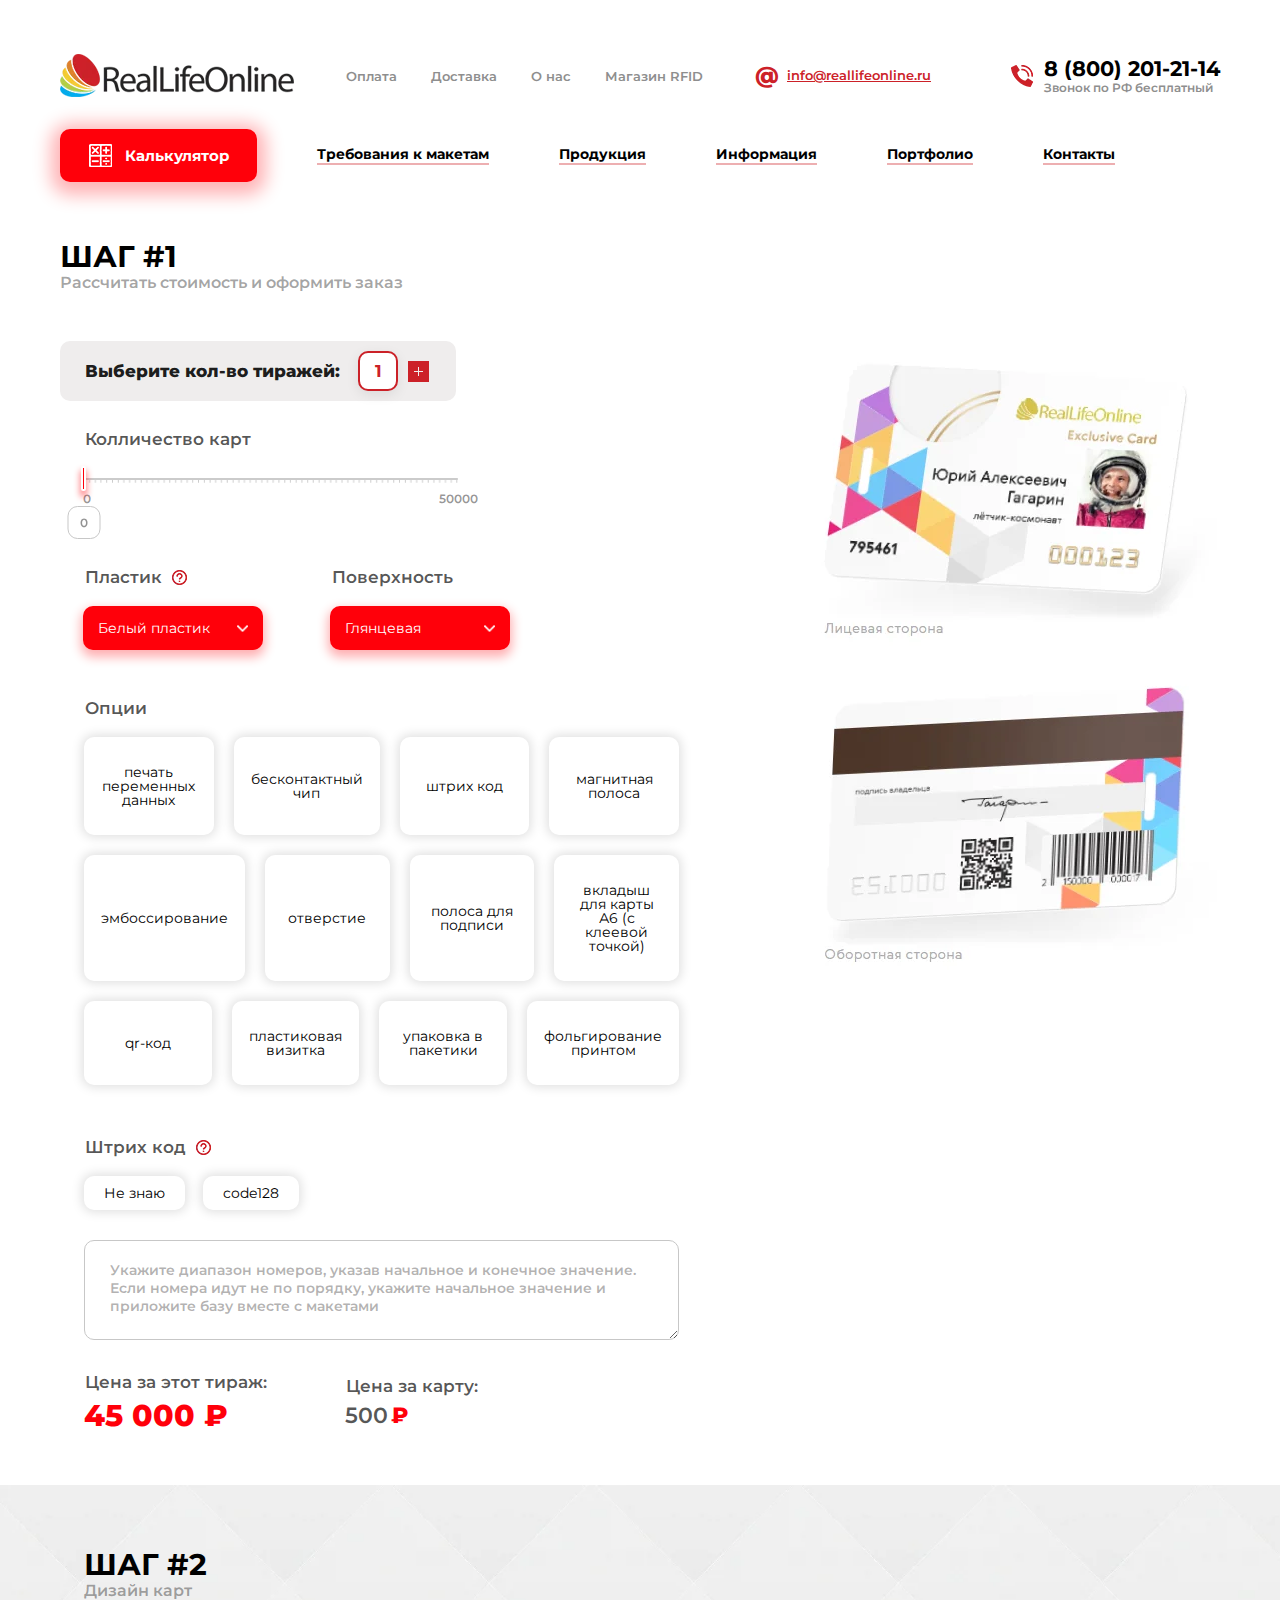
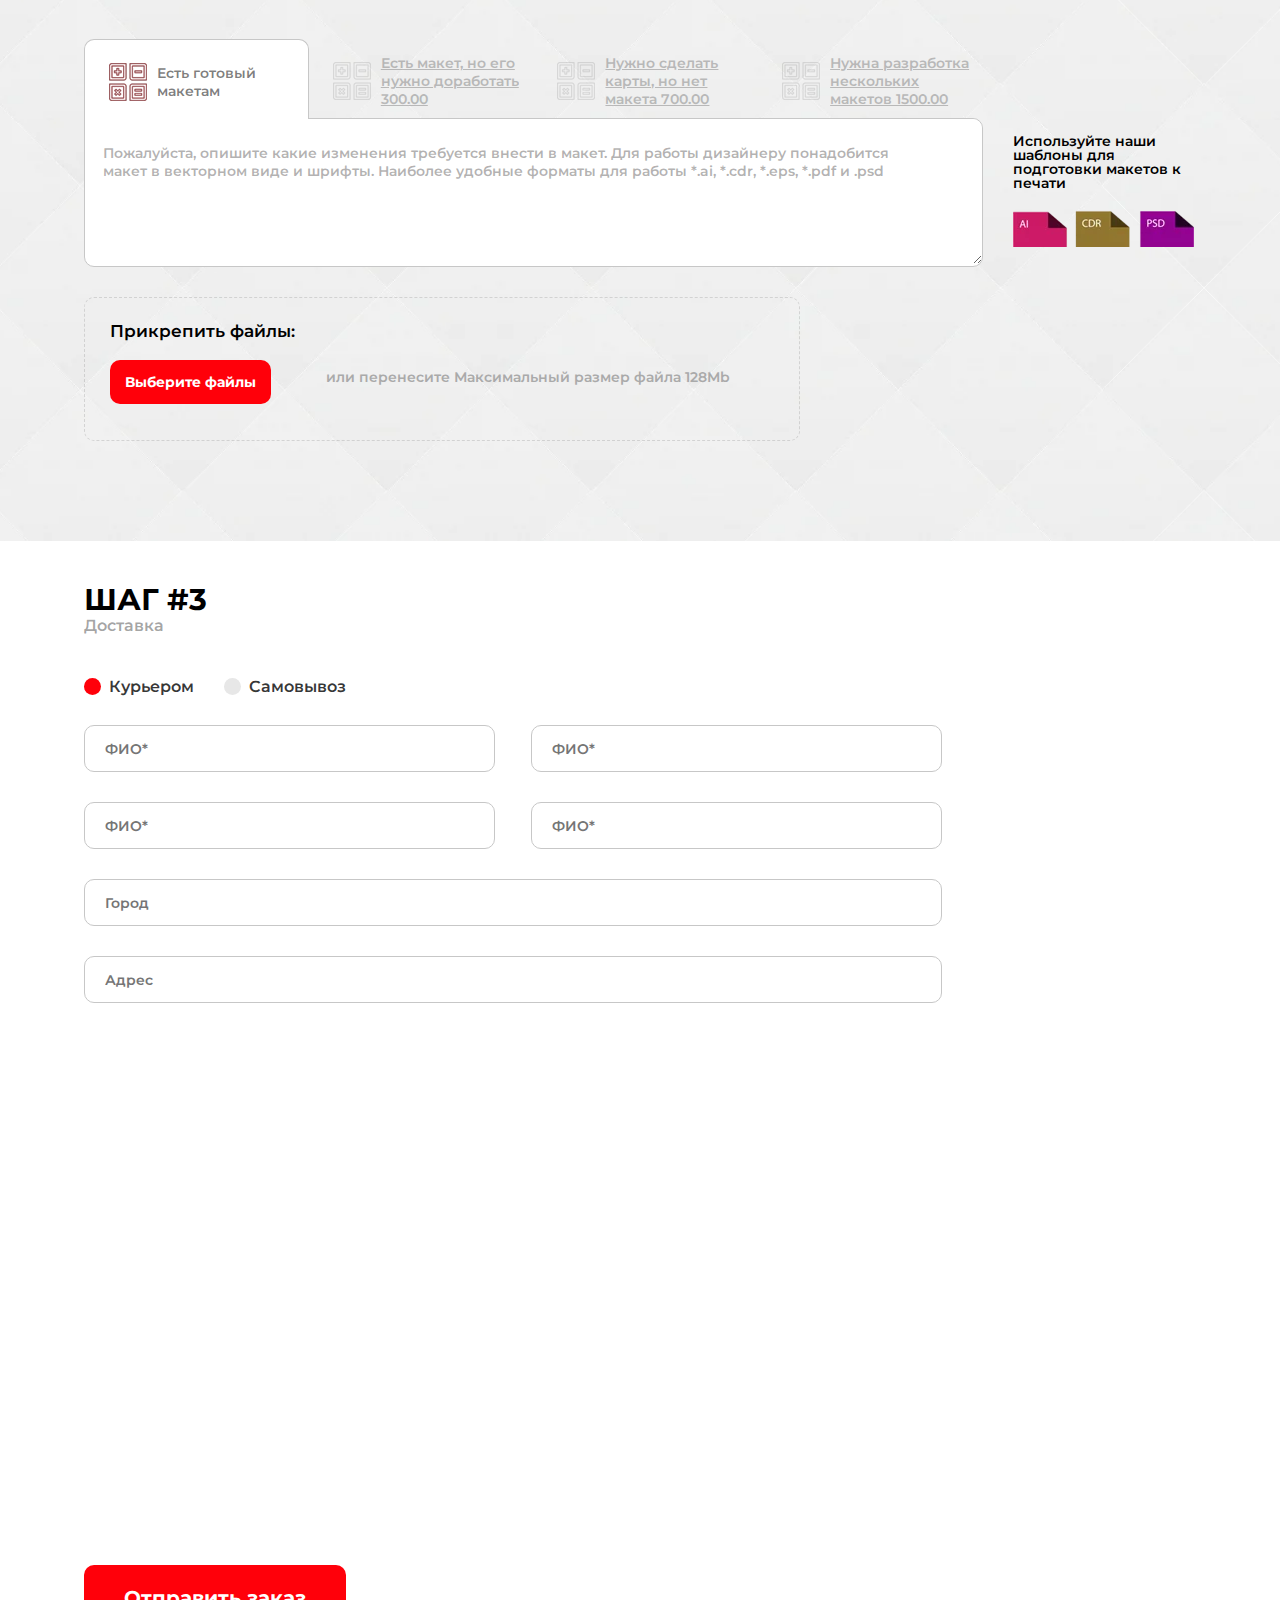
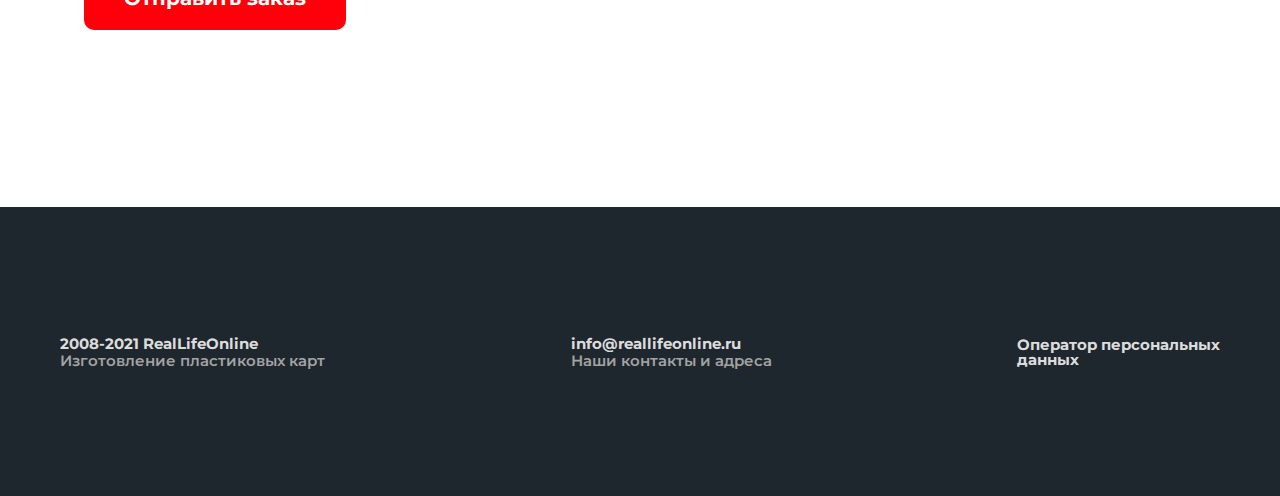
==== commit 1b1ea887: "Add files via upload" ====
--- a/calculator.html
+++ b/calculator.html
@@ -4,7 +4,7 @@
 	<title>Калькулятор</title> 	<meta charset="UTF-8"> 	<meta name="format-detection" content="telephone=no">-	<link rel="stylesheet" href="css/style.min.css?_v=20211115111935">+	<link rel="stylesheet" href="css/style.min.css?_v=20211115125943"> 	<link rel="shortcut icon" href="favicon.ico"> 	<!-- <meta name="robots" content="noindex, nofollow"> --> 	<!-- <meta name="viewport" content="width=device-width, initial-scale=1.0, maximum-scale=1.0, user-scalable=0"> -->@@ -17,7 +17,7 @@
 	<div class="header__container _container"> 		<div class="header__top"> 			<a href="" class="header__logo">-				<picture><source srcset="./img/logo.webp" type="image/webp"><img class="logo__text" src="./img/logo.png?_v=1636964375677" alt=""></picture>+				<picture><source srcset="./img/logo.webp" type="image/webp"><img class="logo__text" src="./img/logo.png?_v=1636970384010" alt=""></picture> 			</a> 			<div class="header__menu menu"> 				<div class="menu__icon icon-menu">@@ -43,7 +43,7 @@
 				</div> 				<div data-da=".menu__body, 550" class="header__telephon"> 					<a href="tel:88002012114" class="telephon__title">-						<picture><source srcset="./img/tel-header.webp" type="image/webp"><img class="telephon__icon" src="./img/tel-header.png?_v=1636964375677" alt=""></picture>+						<picture><source srcset="./img/tel-header.webp" type="image/webp"><img class="telephon__icon" src="./img/tel-header.png?_v=1636970384010" alt=""></picture> 						<span class="telephon__text">8 (800) 201-21-14 							<span class="telephon__subtext">Звонок по РФ бесплатный</span> 						</span>@@ -53,7 +53,7 @@
 		</div> 		<div class="header__bottom"> 			<a href="" class="header__button button">-				<picture><source srcset="./img/calculator-button.webp" type="image/webp"><img src="./img/calculator-button.png?_v=1636964375677" alt=""></picture>+				<picture><source srcset="./img/calculator-button.webp" type="image/webp"><img src="./img/calculator-button.png?_v=1636970384010" alt=""></picture> 				Калькулятор 			</a> 			<div data-da=".menu__body, 600" class="header__menu-bottom">@@ -93,7 +93,7 @@
 										<div class="cards-step-one__title text-description">Колличество карт</div> 										<div class="cards-step-one__rating"> 											<div class="rating__range">-												<picture><source srcset="./img/range.webp" type="image/webp"><img src="./img/range.png?_v=1636964375677" alt=""></picture>+												<picture><source srcset="./img/range.webp" type="image/webp"><img src="./img/range.png?_v=1636970384010" alt=""></picture> 											</div> 											<div class="rating__number"> 												<div class="rating__num">0</div>@@ -106,7 +106,7 @@
 									<div class="description-step-one__column"> 										<div class="description-step-one__text"> 											<div class="description-step-one__title text-description">Пластик</div>-											<a href="#question" class="_popup-link"><picture><source srcset="./img/question.webp" type="image/webp"><img src="./img/question.png?_v=1636964375677" alt=""></picture></a>+											<a href="#question" class="_popup-link"><picture><source srcset="./img/question.webp" type="image/webp"><img src="./img/question.png?_v=1636970384010" alt=""></picture></a> 										</div> 										<select name="form[]" class="description-step-one__select"> 											<option value="1">Белый пластик</option>@@ -209,18 +209,22 @@
 								<div class="step-one__code code-step-one"> 									<div class="code-step-one__text"> 										<div class="code-step-one__title text-description">Штрих код</div>-										<a href=""><picture><source srcset="./img/question.webp" type="image/webp"><img src="./img/question.png?_v=1636964375677" alt=""></picture></a>+										<a href=""><picture><source srcset="./img/question.webp" type="image/webp"><img src="./img/question.png?_v=1636970384010" alt=""></picture></a> 									</div> 									<div class="code-step-one__items"> 										<div class="code-step-one__item">-											<label class="code-step-one__form">-												<input data-error="Ошибка" class="code-step-one__input" type="radio" value="1" name="form[]">-												<span class="code-step-one__label">Не знаю</span>-											</label>-											<label class="code-step-one__form">-												<input checked data-error="Ошибка" class="code-step-one__input" type="radio" value="1" name="form[]">-												<span class="code-step-one__label">code128</span>-											</label>+											<div class="code-step-one__column">+												<label class="code-step-one__form">+													<input data-error="Ошибка" class="code-step-one__input" type="radio" value="1" name="form[]">+													<span class="code-step-one__label">Не знаю</span>+												</label>+											</div>+											<div class="code-step-one__column">+												<label class="code-step-one__form">+													<input checked data-error="Ошибка" class="code-step-one__input" type="radio" value="1" name="form[]">+													<span class="code-step-one__label">code128</span>+												</label>+											</div> 										</div> 										<textarea autocomplete="off" name="form[]" data-value="Укажите диапазон номеров, указав начальное и конечное значение. Если номера идут не по порядку, укажите начальное значение и приложите базу вместе с макетами" data-error="Ошибка" class="code-step-one__textarea"></textarea> 									</div>@@ -237,14 +241,14 @@
 								</div> 							</div> 							<div class="steps__image">-								<picture><source srcset="./img/cards.webp" type="image/webp"><img src="./img/cards.png?_v=1636964375677" alt=""></picture>+								<picture><source srcset="./img/cards.webp" type="image/webp"><img src="./img/cards.png?_v=1636970384010" alt=""></picture> 							</div> 						</div> 					</div> 				</section> 				<section class="page__step-two step-two"> 					<div class="step-two__bg">-						<picture><source srcset="./img/bg-square.webp" type="image/webp"><img src="./img/bg-square.png?_v=1636964375677" alt=""></picture>+						<picture><source srcset="./img/bg-square.webp" type="image/webp"><img src="./img/bg-square.png?_v=1636970384010" alt=""></picture> 					</div> 					<div class="step-two__container _container"> 						<div class="step-two__content">@@ -256,10 +260,10 @@
 								<div class="step-two__top"> 									<div class="step-two__tabs-step-two _tabs"> 										<nav class="tabs-step-two__nav">-											<div class="tabs-step-two__item _tabs-item _active"><picture><source srcset="./img/calculator.webp" type="image/webp"><img src="./img/calculator.png?_v=1636964375677" alt=""></picture>Есть готовый макетам</div>-											<div class="tabs-step-two__item _tabs-item"><picture><source srcset="./img/calculator.webp" type="image/webp"><img src="./img/calculator.png?_v=1636964375677" alt=""></picture>Есть макет, но его нужно доработать 300.00</div>-											<div class="tabs-step-two__item _tabs-item"><picture><source srcset="./img/calculator.webp" type="image/webp"><img src="./img/calculator.png?_v=1636964375677" alt=""></picture>Нужно сделать карты, но нет макета 700.00</div>-											<div class="tabs-step-two__item _tabs-item"><picture><source srcset="./img/calculator.webp" type="image/webp"><img src="./img/calculator.png?_v=1636964375677" alt=""></picture>Нужна разработка нескольких макетов 1500.00 </div>+											<div class="tabs-step-two__item _tabs-item _active"><picture><source srcset="./img/calculator.webp" type="image/webp"><img src="./img/calculator.png?_v=1636970384010" alt=""></picture>Есть готовый макетам</div>+											<div class="tabs-step-two__item _tabs-item"><picture><source srcset="./img/calculator.webp" type="image/webp"><img src="./img/calculator.png?_v=1636970384010" alt=""></picture>Есть макет, но его нужно доработать 300.00</div>+											<div class="tabs-step-two__item _tabs-item"><picture><source srcset="./img/calculator.webp" type="image/webp"><img src="./img/calculator.png?_v=1636970384010" alt=""></picture>Нужно сделать карты, но нет макета 700.00</div>+											<div class="tabs-step-two__item _tabs-item"><picture><source srcset="./img/calculator.webp" type="image/webp"><img src="./img/calculator.png?_v=1636970384010" alt=""></picture>Нужна разработка нескольких макетов 1500.00 </div> 										</nav> 										<div class="tabs-step-two__body"> 											<div class="tabs-step-two__block _tabs-block _active">@@ -298,7 +302,7 @@
 											подготовки макетов 											к печати</div> 										<a href="" class="right-step-two__image">-											<picture><source srcset="./img/layout.webp" type="image/webp"><img src="./img/layout.png?_v=1636964375677" alt=""></picture>+											<picture><source srcset="./img/layout.webp" type="image/webp"><img src="./img/layout.png?_v=1636970384010" alt=""></picture> 										</a> 									</div> 								</div>@@ -391,7 +395,7 @@
 		<div class="popup__body"> 			<div class="popup__content-box"> 				<div class="popup__close"></div>-				<picture><source srcset="./img/content_box.webp" type="image/webp"><img src="./img/content_box.jpg?_v=1636964375677"></picture>+				<picture><source srcset="./img/content_box.webp" type="image/webp"><img src="./img/content_box.jpg?_v=1636970384010"></picture> 				<div class="popup__content-block"> 					<div class="popup__title">Lorem ipsum</div> 					<p class="popup__text">Lorem ipsum dolor sit amet, vim an dolores suscipit sadipscing. Quidam virtute percipitur eos ea, paulo suscipit et ius, et pri ponderum cotidieque referrentur. Ius ei enim illum impetus, electram forensibus deterruisset nam ea, sed eu meis propriae conclusionemque. Mel habeo facilisis vulputate cu.</p>@@ -418,7 +422,7 @@
  		<!-- Swiper --> <!-- <script src="https://unpkg.com/swiper/swiper-bundle.min.js"></script> -->-<script src="js/vendors.min.js?_v=20211115111935"></script>-<script src="js/app.min.js?_v=20211115111935"></script>+<script src="js/vendors.min.js?_v=20211115125944"></script>+<script src="js/app.min.js?_v=20211115125944"></script> 	</body> </html>--- a/css/style.min.css
+++ b/css/style.min.css
@@ -1 +1 @@
-@charset "UTF-8";@import url('https://fonts.googleapis.com/css2?family=Montserrat:wght@400; 500;600;700;800&display=swap&subset=cyrillic-ext');*{padding:0;margin:0;border:0}*,:after,:before{-webkit-box-sizing:border-box;box-sizing:border-box}aside,footer,header,nav,section{display:block}html{font-size:14px}body,html{height:100%;min-width:320px}body{line-height:1;font-family:Montserrat,sans-serif;-ms-text-size-adjust:100%;-moz-text-size-adjust:100%;-webkit-text-size-adjust:100%}button,input,textarea{font-family:Montserrat,sans-serif;font-size:inherit}input::-ms-clear{display:none}button{cursor:pointer;background-color:inherit}button::-moz-focus-inner{padding:0;border:0}a,a:visited{text-decoration:none}a:hover{text-decoration:none}ul li{list-style:none}img{vertical-align:top}h1,h2,h3,h4,h5,h6{font-weight:inherit;font-size:inherit}body{color:#000}body._lock{overflow:hidden}.wrapper{width:100%;min-height:100%;overflow:hidden;display:-webkit-box;display:-ms-flexbox;display:flex;-webkit-box-orient:vertical;-webkit-box-direction:normal;-ms-flex-direction:column;flex-direction:column}._container{max-width:1160px;margin:0 auto}.button{display:-webkit-inline-box;display:-ms-inline-flexbox;display:inline-flex;-webkit-box-pack:center;-ms-flex-pack:center;justify-content:center;-webkit-box-align:center;-ms-flex-align:center;align-items:center;text-align:center;padding:15px;color:#fff;font-weight:700;border-radius:10px;background-color:#ff000a;-webkit-transition:all .3s ease 0s;-o-transition:all .3s ease 0s;transition:all .3s ease 0s}.select{position:relative;margin:0 0 0 23px}.select__item{display:-webkit-box;display:-ms-flexbox;display:flex;-webkit-box-orient:vertical;-webkit-box-direction:normal;-ms-flex-direction:column;flex-direction:column;cursor:pointer;position:relative;-webkit-box-shadow:0 5px 11px 2px rgba(255,0,10,.32);box-shadow:0 5px 11px 2px rgba(255,0,10,.32);border-radius:10px;width:180px;background-color:#ff000a;padding:15px;min-height:100%;-webkit-transition:all .3s ease 0s;-o-transition:all .3s ease 0s;transition:all .3s ease 0s}.select__title{-webkit-box-flex:1;-ms-flex:1 1 100%;flex:1 1 100%}.select__value{display:-webkit-box;display:-ms-flexbox;display:flex;font-size:14px;-webkit-box-align:center;-ms-flex-align:center;align-items:center;-webkit-box-pack:justify;-ms-flex-pack:justify;justify-content:space-between;-webkit-box-orient:horizontal;-webkit-box-direction:reverse;-ms-flex-direction:row-reverse;flex-direction:row-reverse}.select__value span{display:-webkit-box;display:-ms-flexbox;display:flex;-webkit-box-align:center;-ms-flex-align:center;align-items:center;color:#fff;font-size:14px;font-weight:400;margin:0 15px 0 0}._no-webp .select__value:before{background:url(../img/arrow-spoller.png) center/100% no-repeat}.select__value:before{content:"";display:inline-block;-webkit-transition:all .3s ease 0s;-o-transition:all .3s ease 0s;transition:all .3s ease 0s;width:11px;height:7px}.select__input{width:100%;background-color:transparent;height:100%}.select__options{position:absolute;top:43px;border-radius:0 0 10px 10px;min-width:100%;left:0;-webkit-box-shadow:0 5px 11px 2px rgba(255,0,10,.32);box-shadow:0 5px 11px 2px rgba(255,0,10,.32);background-color:#ff000a;padding:15px;-webkit-transition:all .3s ease 0s;-o-transition:all .3s ease 0s;transition:all .3s ease 0s;color:#fff;font-size:14px;font-weight:400;height:100px;overflow:auto}.select__option{cursor:pointer;margin:0 0 12px 0}.select__option:last-child{margin:0}.select._active{z-index:5}.select._active .select__item{border-radius:10px 10px 0 0}.select._active .select__value:before{-webkit-transform:rotate(-180deg);-ms-transform:rotate(-180deg);transform:rotate(-180deg)}.select._active .select__options{display:block}input[type=email],input[type=tel],input[type=text],textarea{-webkit-appearance:none;-moz-appearance:none;appearance:none}input[type=email]:focus,input[type=tel]:focus,input[type=text]:focus,textarea:focus{outline:0}.input{border-radius:0!important;width:100%;display:block;padding:0 20px}textarea.input{resize:none;padding:0 0}.checkbox{position:relative;min-height:100%}.checkbox__input{position:absolute;width:0;height:0;opacity:0;visibility:hidden;height:100%}.checkbox__input:checked+.checkbox__text{-webkit-box-shadow:0 5px 11px 2px rgba(255,0,10,.32);box-shadow:0 5px 11px 2px rgba(255,0,10,.32);border-radius:10px;background-color:#ff000a;color:#fff}.checkbox__item{display:-webkit-box;display:-ms-flexbox;display:flex;-webkit-box-orient:vertical;-webkit-box-direction:normal;-ms-flex-direction:column;flex-direction:column;height:100%}.checkbox__text{-webkit-box-pack:center;-ms-flex-pack:center;justify-content:center;display:-webkit-inline-box;display:-ms-inline-flexbox;display:inline-flex;-webkit-box-align:center;-ms-flex-align:center;align-items:center;position:relative;cursor:pointer;padding:28px 17px;cursor:pointer;text-align:center;align-items:center;-webkit-box-shadow:0 0 11px 2px rgba(0,0,0,.13);box-shadow:0 0 11px 2px rgba(0,0,0,.13);border-radius:10px;background-color:#fff;color:#000;font-size:14px;font-weight:400;-webkit-box-flex:1;-ms-flex:1 1 100%;flex:1 1 100%}.checkbox._error .checkbox__text:before{border:1px solid #ee1212}.options{display:-webkit-box;display:-ms-flexbox;display:flex;-webkit-box-orient:vertical;-webkit-box-direction:normal;-ms-flex-direction:column;flex-direction:column;-webkit-box-align:start;-ms-flex-align:start;align-items:flex-start}.options__item{position:relative;cursor:pointer}.options__input{position:absolute;width:0;height:0;opacity:0;left:0;top:0;visibility:hidden}.options__input:checked+.options__text:after{-webkit-transform:scale(1);-ms-transform:scale(1);transform:scale(1)}.options__text{display:-webkit-inline-box;display:-ms-inline-flexbox;display:inline-flex;-ms-flex-wrap:wrap;flex-wrap:wrap;-webkit-box-align:center;-ms-flex-align:center;align-items:center;position:relative;font-size:16px;color:#fff;letter-spacing:-.3px;line-height:calc(20 / 16)}.options__text:before{content:"";-ms-flex-item-align:start;align-self:flex-start;margin:0 14px 0 0;-webkit-box-flex:0;-ms-flex:0 0 20px;flex:0 0 20px;left:0;top:0;border-radius:50%;width:20px;height:18px;background:#fff;border:1px solid #a7a9ac}.options__text:after{content:"";-webkit-transition:all .3s ease 0s;-o-transition:all .3s ease 0s;transition:all .3s ease 0s;-webkit-transform:scale(0);-ms-transform:scale(0);transform:scale(0);width:10px;height:10px;border-radius:50%;background-color:#77243a;position:absolute;left:5px;top:4px}.rating{display:-webkit-box;display:-ms-flexbox;display:flex;-webkit-box-align:end;-ms-flex-align:end;align-items:flex-end;font-size:40px;line-height:.75;-webkit-transition:opacity .3s ease 0s;-o-transition:opacity .3s ease 0s;transition:opacity .3s ease 0s}.rating.rating_sending{opacity:.2}.rating.rating_set .rating__active,.rating.rating_set .rating__item{cursor:pointer}.rating__body{position:relative}.rating__body::before{content:"★★★★★";display:block}.rating__active{position:absolute;width:0%;height:100%;top:0;left:0;overflow:hidden}.rating__active::before{content:"★★★★★";position:absolute;width:100%;height:100%;top:0;left:0;color:#ffd300}.rating__items{display:-webkit-box;display:-ms-flexbox;display:flex;position:absolute;width:100%;height:100%;top:0;left:0}.rating__item{-webkit-box-flex:0;-ms-flex:0 0 20%;flex:0 0 20%;height:100%;opacity:0}.rating__value{font-size:50%;line-height:1;padding:0 0 0 10px}.quantity{height:40px;display:-webkit-box;display:-ms-flexbox;display:flex;-webkit-box-align:center;-ms-flex-align:center;align-items:center}.quantity__button{position:relative;cursor:pointer;width:21px;height:21px;background-color:#cc2128}.quantity__button::after,.quantity__button::before{content:"";position:absolute;top:50%;left:50%;-webkit-transition:all .3s ease 0s;-o-transition:all .3s ease 0s;transition:all .3s ease 0s;margin:0 0 0 -4.5px;background-color:#efeded;display:-webkit-box;display:-ms-flexbox;display:flex;-webkit-box-align:center;-ms-flex-align:center;align-items:center;width:9px;height:1px}.quantity__button_plus::before{-webkit-transform:rotate(-90deg);-ms-transform:rotate(-90deg);transform:rotate(-90deg)}.quantity__input{-webkit-box-flex:1;-ms-flex:1 1 auto;flex:1 1 auto;margin:0 10px 0 0}.quantity__input input{height:40px;font-weight:700;font-size:17px;width:40px;text-align:center;-webkit-box-shadow:0 4px 13px rgba(0,0,0,.08);box-shadow:0 4px 13px rgba(0,0,0,.08);border-radius:10px;color:#cc2128;border:2px solid #cb2128;background-color:#fff}.row:after{display:block;content:"";clear:both}.rub:after{content:"₽"}ol.counter{list-style-type:none;counter-reset:item}ol.counter li{position:relative;padding:0 0 0 45px}ol.counter li:before{counter-increment:item;content:counter(item);position:absolute;left:0;top:0;color:#818181;font-size:14px;font-weight:700;text-align:center;line-height:26px;border-radius:50%;width:28px;height:28px;border:1px solid #4274bb}.ellipsis{display:block;overflow:hidden;width:100%;white-space:nowrap;-o-text-overflow:ellipsis;text-overflow:ellipsis}.es{overflow:hidden;white-space:nowrap;-o-text-overflow:ellipsis;text-overflow:ellipsis}.table{display:table;font-size:0;width:100%}.trow{display:table-row}.cell{display:table-cell}.cell.full{width:100%}._ibg{position:relative}._ibg img{position:absolute;width:100%;height:100%;top:0;left:0;-o-object-fit:cover;object-fit:cover}body.ie ._ibg{background-position:center;background-size:cover;background-repeat:no-repeat}body.ie ._ibg img{width:0;height:0;opacity:0;visibility:hidden}._video{position:relative;overflow:hidden;height:0;padding-bottom:56.25%}._video embed,._video iframe,._video object,._video video{position:absolute;top:0;left:0;width:100%;height:100%}.videobg embed,.videobg iframe,.videobg object,.videobg video{position:fixed;top:50%;left:50%;min-width:100%;min-height:100%;width:auto;height:auto;z-index:-100;-webkit-transform:translateX(-50%) translateY(-50%);-ms-transform:translateX(-50%) translateY(-50%);transform:translateX(-50%) translateY(-50%);background-size:cover}._more-content{-webkit-transition:all .3s ease 0s;-o-transition:all .3s ease 0s;transition:all .3s ease 0s;overflow:hidden}._more-link{cursor:pointer}._more-link span{font-style:normal}._more-link span:first-child{display:block}._more-link span:last-child{display:none}._more-link._active span{font-style:normal}._more-link._active span:first-child{display:none}._more-link._active span:last-child{display:block}#map{background:url(../img/icons/loading.gif) center/50px no-repeat}._swiper{overflow:hidden}._swiper .swiper-wrapper{width:100%;height:100%;-webkit-box-sizing:content-box;box-sizing:content-box;display:-webkit-box;display:-ms-flexbox;display:flex;position:relative}._swiper.swiper-container-vertical .swiper-wrapper{-webkit-box-orient:vertical;-webkit-box-direction:normal;-ms-flex-direction:column;flex-direction:column}._swiper.swiper-container-autoheight .swiper-wrapper{-webkit-box-align:start;-ms-flex-align:start;align-items:flex-start}.swiper-container-initialized .swiper-slide{-ms-flex-negative:0;flex-shrink:0}.swiper-container-android .swiper-slide,.swiper-container-android .swiper-wrapper{-webkit-transform:translate3d(0,0,0);transform:translate3d(0,0,0)}.swiper-button-lock{display:none!important}._tabs-block{display:none}._tabs-block._active{display:block}.mirror{-webkit-transform:scale(-1,1);-ms-transform:scale(-1,1);transform:scale(-1,1)}.nicescroll-rails{z-index:1000!important}._custom-scroll{position:fixed;right:0;top:0;width:3px;height:100%;z-index:1000}._custom-scroll__line{background-color:rgba(0,0,0,.5);border-radius:3px 0 0 3px;position:relative;left:0;top:0;width:100%}.popup{z-index:100;position:fixed;top:0;left:0;width:100%;height:100%;-webkit-transition:visibility .8s ease 0s;-o-transition:visibility .8s ease 0s;transition:visibility .8s ease 0s;visibility:hidden}.popup::before{content:"";background:rgba(0,0,0,.6);position:fixed;width:100%;height:100%;top:0;left:0;-webkit-transition:left .3s ease 0s;-o-transition:left .3s ease 0s;transition:left .3s ease 0s;opacity:0}.popup.show::before{opacity:1}.popup.show .popup__content{overflow:auto}.popup.show .popup__body{-webkit-transform:rotate(0);-ms-transform:rotate(0);transform:rotate(0);-webkit-animation-duration:.4s;animation-duration:.4s;-webkit-animation-delay:0s;animation-delay:0s;left:0}.popup._active{visibility:visible;overflow:auto}.popup._active::before{opacity:1}.popup._active .popup__content{overflow:auto}.popup._active .popup__body{-webkit-transition:left .3s ease .2s;-o-transition:left .3s ease .2s;transition:left .3s ease .2s;-webkit-transform:rotate(0);-ms-transform:rotate(0);transform:rotate(0);-webkit-animation-duration:.4s;animation-duration:.4s;-webkit-animation-delay:0s;animation-delay:0s;left:0}.popup__content{display:-webkit-box;display:-ms-flexbox;display:flex;-webkit-box-orient:vertical;-webkit-box-direction:normal;-ms-flex-direction:column;flex-direction:column;min-height:100%;-webkit-box-flex:1;-ms-flex:1 1 auto;flex:1 1 auto;width:420px}.popup__body{position:relative;left:-100%;-webkit-transition:left .3s ease 0s;-o-transition:left .3s ease 0s;transition:left .3s ease 0s;background-color:#fff;width:100%}.popup__close{cursor:pointer;position:absolute;right:32px;top:32px;width:24px;height:24px}.popup__close::after,.popup__close::before{position:absolute;left:15px;content:" ";height:24px;width:2px;background-color:#bbb}.popup__close::before{-webkit-transform:rotate(45deg);-ms-transform:rotate(45deg);transform:rotate(45deg)}.popup__close::after{-webkit-transform:rotate(-45deg);-ms-transform:rotate(-45deg);transform:rotate(-45deg)}.popup__content-box{color:#333}.popup__content-box img{width:100%;height:100%;-o-object-fit:cover;object-fit:cover}.popup__content-block{padding:40px}.popup__title{color:#000;font-size:28px;padding:14px 0}.popup__title:first-of-type{padding-top:0}.popup__text{padding:14px 0;font-size:14px;line-height:22px;opacity:.7}.popup__subtitle{font-size:18px;font-weight:700;border-bottom:solid 1px #dedede;margin-bottom:14px;color:#000;padding:14px 0}.popup__list{margin-top:20px}.popup__link{font-size:14px;line-height:22px;font-size:14px;line-height:22px;margin-left:14px;list-style-type:disc}.popup__close-arrow{display:inline-block;font-size:14px;font-weight:700;margin-top:30px;letter-spacing:.5px;color:#000}.popup__close-arrow:hover{opacity:.6}body.content_box_visible .sm-button:after,body.content_box_visible .sm-button:before{background:#fff!important}body.content_box_visible .sm-popup{overflow-y:auto;overflow-x:hidden}.header{position:absolute;top:0;left:0;width:100%;z-index:50}.header__top{display:-webkit-box;display:-ms-flexbox;display:flex;-webkit-box-align:center;-ms-flex-align:center;align-items:center;-webkit-box-pack:justify;-ms-flex-pack:justify;justify-content:space-between;padding:54px 0 32px 0}.header__contacts{display:-webkit-box;display:-ms-flexbox;display:flex;-webkit-box-pack:end;-ms-flex-pack:end;justify-content:flex-end;-webkit-box-align:center;-ms-flex-align:center;align-items:center}.header__email{margin:0 40px 0 0}.header__telephon{margin:0 0 0 40px}.header__bottom{display:-webkit-box;display:-ms-flexbox;display:flex;-webkit-box-align:center;-ms-flex-align:center;align-items:center}.header__button{margin:0 30px 0 0;min-width:197px;min-height:48px;-webkit-box-shadow:0 4px 18px 9px rgba(255,0,10,.3);box-shadow:0 4px 18px 9px rgba(255,0,10,.3);border-radius:10px;font-size:15px;background-color:#ff000a}.header__button img{width:23px;height:23px;-o-object-fit:cover;object-fit:cover;margin:0 13px 0 0}.header__menu-bottom{margin:0 0 0 30px}.logo__text{-o-object-fit:cover;object-fit:cover}.menu__list{display:-webkit-box;display:-ms-flexbox;display:flex;margin:0 -17px}.menu__list li{padding:0 17px}.menu__link{color:#8e8e8e;font-size:13px;font-weight:600;-webkit-transition:all .3s ease 0s;-o-transition:all .3s ease 0s;transition:all .3s ease 0s}.menu__link:hover{-webkit-transition:all .3s ease 0s;-o-transition:all .3s ease 0s;transition:all .3s ease 0s;color:#cc2128}.email__title{display:-webkit-box;display:-ms-flexbox;display:flex;-webkit-box-align:center;-ms-flex-align:center;align-items:center}.email__text{color:#cc2128;font-size:13px;font-weight:600;text-decoration:underline}.email__icon{font-weight:800;font-size:23px;color:#cc2128;margin:0 8px 0 0}.telephon__title{display:-webkit-box;display:-ms-flexbox;display:flex;-webkit-box-align:center;-ms-flex-align:center;align-items:center}.telephon__icon{margin:0 11px 0 0;width:22px;height:22px;color:#cc2128}.telephon__text{display:-webkit-box;display:-ms-flexbox;display:flex;-webkit-box-orient:vertical;-webkit-box-direction:normal;-ms-flex-direction:column;flex-direction:column;color:#000;font-size:21px;font-weight:700}.telephon__subtext{color:#8e8e8e;font-size:12px;font-weight:600;margin:3px 0 0 0}.menu-bottom__list{display:-webkit-box;display:-ms-flexbox;display:flex;text-align:center;-webkit-box-align:center;-ms-flex-align:center;align-items:center;margin:0 -35px}.menu-bottom__list li{padding:0 35px}.menu-bottom__link{font-size:14px;color:#000;font-weight:700;-webkit-transition:all .3s ease 0s;-o-transition:all .3s ease 0s;transition:all .3s ease 0s}.menu-bottom__link::after{content:"";display:block;border-bottom:2px solid rgba(204,33,40,.2);margin:2px 0 0 0;background-color:rgba(204,33,40,.2)}.menu-bottom__link:hover::after{-webkit-transition:all .3s ease 0s;-o-transition:all .3s ease 0s;transition:all .3s ease 0s;border-bottom:2px solid #cc2128;margin:2px 0 0 0;background-color:#cc2128}.icon-menu{display:none}.header-other{position:relative;top:0;left:0;width:100%;z-index:50}.header__top{display:-webkit-box;display:-ms-flexbox;display:flex;-webkit-box-align:center;-ms-flex-align:center;align-items:center;-webkit-box-pack:justify;-ms-flex-pack:justify;justify-content:space-between;padding:54px 0 32px 0}.header__contacts{display:-webkit-box;display:-ms-flexbox;display:flex;-webkit-box-pack:end;-ms-flex-pack:end;justify-content:flex-end;-webkit-box-align:center;-ms-flex-align:center;align-items:center}.header__email{margin:0 40px 0 0}.header__telephon{margin:0 0 0 40px}.header__bottom{display:-webkit-box;display:-ms-flexbox;display:flex;-webkit-box-align:center;-ms-flex-align:center;align-items:center}.header__button{margin:0 30px 0 0;min-width:197px;min-height:48px;-webkit-box-shadow:0 4px 18px 9px rgba(255,0,10,.3);box-shadow:0 4px 18px 9px rgba(255,0,10,.3);border-radius:10px;font-size:15px;background-color:#ff000a}.header__button img{width:23px;height:23px;-o-object-fit:cover;object-fit:cover;margin:0 13px 0 0}.header__menu-bottom{margin:0 0 0 30px}.logo__text{-o-object-fit:cover;object-fit:cover}.menu__list{display:-webkit-box;display:-ms-flexbox;display:flex;margin:0 -17px}.menu__list li{padding:0 17px}.menu__link{color:#8e8e8e;font-size:13px;font-weight:600;-webkit-transition:all .3s ease 0s;-o-transition:all .3s ease 0s;transition:all .3s ease 0s}.menu__link:hover{-webkit-transition:all .3s ease 0s;-o-transition:all .3s ease 0s;transition:all .3s ease 0s;color:#cc2128}.email__title{display:-webkit-box;display:-ms-flexbox;display:flex;-webkit-box-align:center;-ms-flex-align:center;align-items:center}.email__text{color:#cc2128;font-size:13px;font-weight:600;text-decoration:underline}.email__icon{font-weight:800;font-size:23px;color:#cc2128;margin:0 8px 0 0}.telephon__title{display:-webkit-box;display:-ms-flexbox;display:flex;-webkit-box-align:center;-ms-flex-align:center;align-items:center}.telephon__icon{margin:0 11px 0 0;width:22px;height:22px;color:#cc2128}.telephon__text{display:-webkit-box;display:-ms-flexbox;display:flex;-webkit-box-orient:vertical;-webkit-box-direction:normal;-ms-flex-direction:column;flex-direction:column;color:#000;font-size:21px;font-weight:700}.telephon__subtext{color:#8e8e8e;font-size:12px;font-weight:600;margin:3px 0 0 0}.menu-bottom__list{display:-webkit-box;display:-ms-flexbox;display:flex;text-align:center;-webkit-box-align:center;-ms-flex-align:center;align-items:center;margin:0 -35px}.menu-bottom__list li{padding:0 35px}.menu-bottom__link{font-size:14px;color:#000;font-weight:700;-webkit-transition:all .3s ease 0s;-o-transition:all .3s ease 0s;transition:all .3s ease 0s}.menu-bottom__link::after{content:"";display:block;border-bottom:2px solid rgba(204,33,40,.2);margin:2px 0 0 0;background-color:rgba(204,33,40,.2)}.menu-bottom__link:hover::after{-webkit-transition:all .3s ease 0s;-o-transition:all .3s ease 0s;transition:all .3s ease 0s;border-bottom:2px solid #cc2128;margin:2px 0 0 0;background-color:#cc2128}.icon-menu{display:none}.footer{background-color:#1e272d}.footer__container{display:-webkit-box;display:-ms-flexbox;display:flex;-webkit-box-align:center;-ms-flex-align:center;align-items:center;min-height:289px;-webkit-box-pack:justify;-ms-flex-pack:justify;justify-content:space-between}.footer__copy{display:-webkit-box;display:-ms-flexbox;display:flex;-webkit-box-orient:vertical;-webkit-box-direction:normal;-ms-flex-direction:column;flex-direction:column;color:#dddcdc;font-size:15px;font-weight:700}.footer__copy span{color:#a4a3a3;font-size:15px;font-weight:600;margin:2px 0 0 0}.footer__contacts{display:-webkit-box;display:-ms-flexbox;display:flex;-webkit-box-orient:vertical;-webkit-box-direction:normal;-ms-flex-direction:column;flex-direction:column;color:#dddcdc;font-size:15px;font-weight:700}.footer__contacts span{color:#a4a3a3;font-size:15px;font-weight:600;margin:2px 0 0 0}.footer__text{color:#dddcdc;font-size:15px;font-weight:700}.page__main-home{position:relative;min-height:548px}.page__work{padding:135px 0 100px 0}.page__maps{position:relative;min-height:487px}.page__products{padding:60px 0 70px 0}.page__advise{position:relative;padding:60px 0 60px 0;min-height:655px}.page__order{position:relative;padding:60px 0 70px 0}.main-home__bg{position:absolute;top:0;left:0;width:100%;height:100%;-o-object-fit:cover;object-fit:cover}.main-home__bg img{width:100%;height:100%;-o-object-fit:cover;object-fit:cover}.main-home__content{display:-webkit-box;display:-ms-flexbox;display:flex;-webkit-box-orient:vertical;-webkit-box-direction:normal;-ms-flex-direction:column;flex-direction:column;-webkit-box-pack:end;-ms-flex-pack:end;justify-content:flex-end;padding:300px 0 0 0;height:100%;position:relative;z-index:10}.main-home__text-top{margin:0 0 35px 0}.main-home__text-bottom{margin:35px 0 26px 0}.main-home__button{-webkit-box-shadow:0 4px 18px 9px rgba(255,0,10,.3);box-shadow:0 4px 18px 9px rgba(255,0,10,.3);background-color:#ff000a;margin:0 0 -31px 0;width:266px;font-size:18px;min-height:63px}.text-top__title{color:#000;font-size:44px;font-weight:700;margin:0 0 16px 0}.text-top__subtitle{color:#000;font-size:26px;font-weight:500}.text-bottom__title{color:#000;font-size:20px;font-weight:700;margin:0 0 18px 0}.text-bottom__subtitle{color:#8e8e8e;font-size:14px;font-weight:600;letter-spacing:.35px}.work__content{display:-webkit-box;display:-ms-flexbox;display:flex;-webkit-box-align:center;-ms-flex-align:center;align-items:center}.work__image{position:relative;margin:0 12px 0 0}.work__text{margin:0 0 0 12px}.work__title{color:#000;font-size:30px;font-weight:700;margin:0 0 15px 0}.work__subtitle{color:#8e8e8e;font-size:18px;font-weight:600}.image__one{position:absolute}.order__bg{position:absolute;top:0;left:0;width:100%;height:100%;-o-object-fit:cover;object-fit:cover}.order__bg img{width:100%;height:100%;-o-object-fit:cover;object-fit:cover}.order__content{display:-webkit-box;display:-ms-flexbox;display:flex;-webkit-box-orient:vertical;-webkit-box-direction:normal;-ms-flex-direction:column;flex-direction:column;height:100%;position:relative;z-index:10}.order__title{margin:0 0 45px 0}.order__option{margin:0 0 65px 0}.option-order__title{margin:0 0 25px 0}.option-order__body{display:-webkit-box;display:-ms-flexbox;display:flex;margin:0 -48px 0 -48px;padding:0 0 0 20px}.option-order__columns{padding:0 48px 0 48px}.option-order__column{-webkit-box-shadow:0 4px 23px 1px rgba(0,0,0,.15);box-shadow:0 4px 23px 1px rgba(0,0,0,.15);border-radius:10px;background-color:rgba(255,255,255,.51);padding:16px 20px 16px 0}.option-order__items{display:-webkit-box;display:-ms-flexbox;display:flex;-webkit-box-align:center;-ms-flex-align:center;align-items:center}.option-order__num{display:-webkit-box;display:-ms-flexbox;display:flex;-webkit-box-pack:center;-ms-flex-pack:center;justify-content:center;-webkit-box-align:center;-ms-flex-align:center;align-items:center;width:48px;height:48px;-webkit-box-shadow:0 0 30px 2px rgba(0,0,0,.08);box-shadow:0 0 30px 2px rgba(0,0,0,.08);border:2px solid #fff;background-color:#fff;border-radius:50%;background-image:-webkit-gradient(linear,left bottom,left top,from(rgba(207,207,207,.5)),to(rgba(255,255,255,.5)));background-image:-o-linear-gradient(bottom,rgba(207,207,207,.5) 0,rgba(255,255,255,.5) 100%);background-image:linear-gradient(to top,rgba(207,207,207,.5) 0,rgba(255,255,255,.5) 100%);margin:0 9px 0 -24px;color:#000;font-size:25px;font-weight:800;padding:15px 17px 15px 17px}.option-order__item{display:-webkit-box;display:-ms-flexbox;display:flex;-webkit-box-align:center;-ms-flex-align:center;align-items:center}.option-order__image{margin:0 16px 0 0}.option-order__image img{width:62px;height:62px;-o-object-fit:cover;object-fit:cover}.option-order__text{color:#000;font-size:17px;font-weight:700;line-height:19px}.option-order__text a{color:#cc2128;font-weight:800;font-size:17px;border-bottom:2px solid #cc212776}.option-order__text-tel{display:-webkit-box;display:-ms-flexbox;display:flex;-webkit-box-orient:vertical;-webkit-box-direction:normal;-ms-flex-direction:column;flex-direction:column;color:#000;font-size:17px;font-weight:600;line-height:19px}.option-order__text-tel a{color:#000;font-weight:800;font-size:17px}.scheme-order__body{display:-webkit-box;display:-ms-flexbox;display:flex;-ms-flex-wrap:wrap;flex-wrap:wrap;margin:-16px -25px}.scheme-order__columns{display:-webkit-box;display:-ms-flexbox;display:flex;-webkit-box-align:center;-ms-flex-align:center;align-items:center}.scheme-order__columns-two{display:-webkit-box;display:-ms-flexbox;display:flex;-webkit-box-align:center;-ms-flex-align:center;align-items:center}.scheme-order__column{display:-webkit-box;display:-ms-flexbox;display:flex;-webkit-box-align:center;-ms-flex-align:center;align-items:center;padding:16px 25px}.scheme-order__image{position:relative;margin:0 22px 0 0}.scheme-order__img{-o-object-fit:cover;object-fit:cover}.scheme-order__image-6{-o-object-fit:cover;object-fit:cover}.scheme-order__image-5{-o-object-fit:cover;object-fit:cover}.scheme-order__image-two{-o-object-fit:cover;object-fit:cover;position:absolute;top:0;left:0}.scheme-order__text{color:#000;font-size:17px;font-weight:600;list-style:19px;-webkit-box-flex:1;-ms-flex:1 1 auto;flex:1 1 auto}.scheme-order__arrow-1{font-size:20px}.scheme-order__items{display:-webkit-box;display:-ms-flexbox;display:flex;-webkit-box-align:center;-ms-flex-align:center;align-items:center}.scheme-order__item{display:-webkit-box;display:-ms-flexbox;display:flex;-webkit-box-align:center;-ms-flex-align:center;align-items:center}.scheme-order__symbol{width:25px;height:60px;opacity:.3;color:#9a9a9a;font-size:63px;font-weight:300;margin:0 15px}.scheme-order__arrow-2{font-size:20px;-webkit-transform:rotate(90deg);-ms-transform:rotate(90deg);transform:rotate(90deg)}.scheme-order__block{display:-webkit-box;display:-ms-flexbox;display:flex;-webkit-box-align:center;-ms-flex-align:center;align-items:center;-webkit-box-shadow:0 4px 23px 1px rgba(0,0,0,.15);box-shadow:0 4px 23px 1px rgba(0,0,0,.15);border-radius:10px;background-color:rgba(255,255,255,.51);padding:28px 20px 28px 8px;height:100%}.scheme-order__arrow-3{font-size:20px;-webkit-transform:rotate(-180deg);-ms-transform:rotate(-180deg);transform:rotate(-180deg)}.maps__map{position:absolute;top:0;left:0;height:100%;width:100%;min-height:487px}.maps__content{display:-webkit-box;display:-ms-flexbox;display:flex;-webkit-box-orient:vertical;-webkit-box-direction:normal;-ms-flex-direction:column;flex-direction:column;-webkit-box-pack:center;-ms-flex-pack:center;justify-content:center;min-height:487px}.maps__body{position:relative;z-index:10;width:354px;-webkit-box-shadow:0 4px 23px 1px rgba(0,0,0,.15);box-shadow:0 4px 23px 1px rgba(0,0,0,.15);border-radius:10px;background-color:rgba(255,255,255,.78);padding:40px 45px 50px 45px}.maps__title{margin:0 0 25px 0}.maps__button{width:196px;min-height:46px;line-height:19px;-webkit-box-shadow:0 4px 18px 9px rgba(255,0,10,.3);box-shadow:0 4px 18px 9px rgba(255,0,10,.3)}.products__title{margin:0 0 40px 0}.products__image{margin:0 0 40px 0}.products__image img{width:100%;height:100%;-o-object-fit:cover;object-fit:cover}.products__button{width:230px;font-size:15px;min-height:54px;-webkit-box-shadow:0 4px 18px 9px rgba(255,0,10,.3);box-shadow:0 4px 18px 9px rgba(255,0,10,.3)}.advise__bg{position:absolute;top:0;left:0;width:100%;height:100%;-o-object-fit:cover;object-fit:cover}.advise__bg img{width:100%;height:100%;-o-object-fit:cover;object-fit:cover}.advise__content{display:-webkit-box;display:-ms-flexbox;display:flex;-webkit-box-orient:vertical;-webkit-box-direction:normal;-ms-flex-direction:column;flex-direction:column;height:100%;position:relative;z-index:10}.advise__title{margin:0 0 40px 0}.advise__body{margin:40px 0 0 0}.advise__column{display:-webkit-box;display:-ms-flexbox;display:flex;-webkit-box-pack:justify;-ms-flex-pack:justify;justify-content:space-between;-ms-flex-wrap:wrap;flex-wrap:wrap;margin:-35px -15px}.advise__text{-webkit-box-flex:0;-ms-flex:0 1 20%;flex:0 1 20%;color:#5d5c5c;font-size:17px;font-weight:600;padding:35px 15px}.page__steps{margin:60px 0 0 0}.page__step-two{position:relative;padding:65px 0 100px 0}.page__step-three{padding:44px 0 177px 0}.steps__top{display:-webkit-box;display:-ms-flexbox;display:flex}.steps__step{-webkit-box-flex:1;-ms-flex:1 1 auto;flex:1 1 auto;margin:0 80px 54px 0}.steps__image{-webkit-box-flex:0;-ms-flex:0 1 411px;flex:0 1 411px;margin:100px 0 0 50px}.step-one__text{margin:0 0 50px 0}.step-one__title{margin:0 0 3px 0}.step-one__item{display:-webkit-box;display:-ms-flexbox;display:flex;-webkit-box-align:center;-ms-flex-align:center;align-items:center;border-radius:10px;background-color:#efeded;padding:10px 25px;width:396px;margin:0 0 30px 0}.step-one__select{color:#000000e3;font-size:17px;font-weight:800;margin:0 18px 0 0}.step-one__cards{margin:0 0 64px 0}.step-one__description{display:-webkit-box;display:-ms-flexbox;display:flex;margin:0 0 50px 0}.step-one__option{margin:0 0 54px 0}.step-one__code{margin:0 0 32px 0}.step-one__price{display:-webkit-box;display:-ms-flexbox;display:flex;-webkit-box-align:center;-ms-flex-align:center;align-items:center}.cards-step-one__rating{margin:30px 0 0 23px}.rating__range img{width:375px;-o-object-fit:cover;object-fit:cover;mix-blend-mode:screen}.rating__number{display:-webkit-box;display:-ms-flexbox;display:flex;width:395px;-webkit-box-pack:justify;-ms-flex-pack:justify;justify-content:space-between}.rating__num{color:#0000006d;font-size:12px;font-weight:600}.rating__inputs{display:-webkit-box;display:-ms-flexbox;display:flex;margin:50px 0 0 0}.rating__input{display:-webkit-box;display:-ms-flexbox;display:flex;-webkit-box-pack:center;-ms-flex-pack:center;justify-content:center;-webkit-box-align:center;-ms-flex-align:center;align-items:center;text-align:center;color:#0000006d;font-size:12px;font-weight:600;position:absolute;width:80px;height:33px;border-radius:10px;border:1px solid #c7c7c7;background-color:#fff;padding:10px}.rating__input-end{display:none}.description-step-one__column{margin:0 44px 0 0}.description-step-one__column:last-child{margin:0}.description-step-one__text{display:-webkit-box;display:-ms-flexbox;display:flex;-webkit-box-align:center;-ms-flex-align:center;align-items:center;margin:0 0 20px 0}.description-step-one__text a{margin:0 0 0 10px}.option-step-one__items{margin:20px 0 0 24px}.option-step-one__block{display:-webkit-box;display:-ms-flexbox;display:flex;-ms-flex-wrap:wrap;flex-wrap:wrap;margin:-10px -10px}.block__checkbox{-webkit-box-flex:1;-ms-flex:1 1 130px;flex:1 1 130px;padding:10px 10px;min-height:100%}.code-step-one__text{display:-webkit-box;display:-ms-flexbox;display:flex;-webkit-box-align:center;-ms-flex-align:center;align-items:center;margin:0 0 20px 0}.code-step-one__text a{margin:0 0 0 10px}.code-step-one__items{margin:0 0 0 24px}.code-step-one__item{margin:0 0 30px 0}.code-step-one__form{position:relative;margin:0 18px 0 0}.code-step-one__form:last-child{margin:0}.code-step-one__input{position:absolute;width:0;height:0;opacity:0;visibility:hidden}.code-step-one__input:checked+.code-step-one__label{-webkit-box-shadow:0 5px 11px 2px rgba(255,0,10,.32);box-shadow:0 5px 11px 2px rgba(255,0,10,.32);border-radius:10px;background-color:#ff000a;color:#fff}.code-step-one__label{display:-webkit-inline-box;display:-ms-inline-flexbox;display:inline-flex;-webkit-box-align:center;-ms-flex-align:center;align-items:center;position:relative;cursor:pointer;padding:10px 20px;cursor:pointer;text-align:center;align-items:center;-webkit-box-shadow:0 0 11px 2px rgba(0,0,0,.13);box-shadow:0 0 11px 2px rgba(0,0,0,.13);border-radius:10px;background-color:#fff;color:#000;font-size:14px;font-weight:400}.code-step-one__textarea{width:100%;min-height:100px;border-radius:10px;border:1px solid #c7c7c7;background-color:#fff;color:#53505071;font-size:14px;font-weight:600;padding:20px 25px 20px 25px}.price-step-one__item{margin:0 54px 0 0}.price-step-one__item:last-child{margin:0}.price-step-one__sum{margin:10px 0 0 24px;color:#ff000a;font-size:30px;font-weight:800}.price-step-one__sum span{color:#000000a8;font-size:17px;font-weight:600}.price-step-one__sum-two{margin:10px 0 0 24px;color:#ff000a;font-size:22px;font-weight:800}.price-step-one__sum-two span{color:#000000a8;font-size:22px;font-weight:600;margin:0 3px 0 0}.step-two__bg{position:absolute;top:0;left:0;width:100%;height:100%;-o-object-fit:cover;object-fit:cover}.step-two__bg img{width:100%;height:100%;-o-object-fit:cover;object-fit:cover}.step-two__content{height:100%;position:relative;z-index:10;margin:0 0 0 24px}.step-two__text{margin:0 0 40px 0}.step-two__top{display:-webkit-box;display:-ms-flexbox;display:flex;margin:0 0 30px 0}.step-two__tabs-step-two{-webkit-box-flex:0;-ms-flex:0 1 auto;flex:0 1 auto;margin:0 15px 0 0}.step-two__file{padding:25px;width:716px;border-radius:10px;border:1px dashed rgba(0,0,0,.12)}.step-two__right{-webkit-box-flex:0;-ms-flex:0 1 200px;flex:0 1 200px;display:-webkit-box;display:-ms-flexbox;display:flex;-webkit-box-orient:vertical;-webkit-box-direction:normal;-ms-flex-direction:column;flex-direction:column;-webkit-box-pack:end;-ms-flex-pack:end;justify-content:flex-end;margin:0 20px 20px 15px}.tabs-step-two__nav{display:-webkit-box;display:-ms-flexbox;display:flex}.tabs-step-two__item{cursor:pointer;display:-webkit-box;display:-ms-flexbox;display:flex;-webkit-box-align:center;-ms-flex-align:center;align-items:center;color:#7d7d7d;font-size:14px;line-height:18px;font-weight:600;opacity:.48;-webkit-box-flex:0;-ms-flex:0 1 240px;flex:0 1 240px;padding:15px 12px 20px 24px;margin:0 0 -10px 0;text-decoration:underline}.tabs-step-two__item img{opacity:.48;width:38px;height:38px;-o-object-fit:cover;object-fit:cover;margin:0 10px 0 0}.tabs-step-two__item._active{color:#00000086;opacity:1;background-color:#fff;border-radius:10px 10px 0 0;border-top:1px solid #c7c7c7;border-left:1px solid #c7c7c7;border-right:1px solid #c7c7c7;text-decoration:none}._no-webp .tabs-step-two__item._active img{background:url(../img/calculator-active.png) 0 0 no-repeat}.tabs-step-two__item._active img{opacity:.7;margin:0 10px 0 0}.tabs-step-two__block{border-radius:10px;border:1px solid #c7c7c7;background-color:#fff}.tabs-step-two__input{width:100%;min-height:145px;color:#53505071;font-size:14px;font-weight:600;border-radius:10px;padding:25px 50px 40px 18px}.file-step-two__label{color:#000;font-size:17px;font-weight:600;margin:0 0 20px 0}.file-step-two__row{display:-webkit-box;display:-ms-flexbox;display:flex}.file-step-two__row span{color:#aaa;font-size:14px;font-weight:600;margin:10px 0 0 30px}.file-step-two__add-file{position:relative;display:inline-block}.add-file__button{min-width:186px;min-height:45px}.add-file__input{opacity:0;position:absolute;width:100%;height:100%;top:0;left:0;cursor:pointer;font-size:0}.add-file__name{color:#aaa;font-size:14px;font-weight:600;margin:10px 0 0 0}.right-step-two__text{color:#000;font-size:14px;font-weight:600;margin:0 0 20px 0}.right-step-two__image img{-o-object-fit:cover;object-fit:cover}.step-three__container{display:-webkit-box;display:-ms-flexbox;display:flex}.step-three__content{-webkit-box-flex:0;-ms-flex:0 1 858px;flex:0 1 858px;margin:0 0 0 24px}.step-three__text{margin:0 0 44px 0}.step-three__radio{position:relative;display:-webkit-box;display:-ms-flexbox;display:flex;margin:0 0 30px 0}.radio-step-three__form{position:relative;margin:0 30px 0 0}.radio-step-three__form:last-child{margin:0}.radio-step-three__input{position:absolute;width:0;height:0;opacity:0;visibility:hidden}.radio-step-three__input:checked+.radio-step-three__label::before{content:"";background-color:#ff000a}.radio-step-three__label{display:-webkit-box;display:-ms-flexbox;display:flex;-webkit-box-align:center;-ms-flex-align:center;align-items:center;cursor:pointer;text-align:center;align-items:center;color:#000000cb;font-size:16px;font-weight:600}.radio-step-three__label::before{cursor:pointer;content:"";display:-webkit-box;display:-ms-flexbox;display:flex;-webkit-box-align:center;-ms-flex-align:center;align-items:center;width:17px;height:17px;background-color:#e7e7e7;border-radius:50%;margin:0 8px 0 0}.form-step-three__columns{display:-webkit-box;display:-ms-flexbox;display:flex;-ms-flex-wrap:wrap;flex-wrap:wrap;margin:-15px -18px}.form-step-three__column{-webkit-box-flex:0;-ms-flex:0 1 50%;flex:0 1 50%;padding:15px 18px}.form-step-three__item{width:100%;height:47px;border-radius:10px;border:1px solid #c7c7c7;background-color:#fff;padding:18px 20px;color:#b8b8b8b4;font-size:14px;font-weight:600}.form-step-three__column-two{margin:30px 0 30px 0}.form-step-three__map{height:502px;margin:0 0 30px 0}.form-step-three__button{min-width:262px;min-height:65px;font-size:20px}/*! nouislider - 14.6.0 - 6/27/2020 */.noUi-target,.noUi-target *{-webkit-touch-callout:none;-webkit-tap-highlight-color:transparent;-webkit-user-select:none;-ms-touch-action:none;touch-action:none;-ms-user-select:none;-moz-user-select:none;user-select:none;-webkit-box-sizing:border-box;box-sizing:border-box}.noUi-target{position:relative}.noUi-base,.noUi-connects{width:100%;height:100%;position:relative;z-index:1;top:-7px;left:0}.noUi-connects{overflow:hidden;z-index:0}.noUi-connect,.noUi-origin{will-change:transform;position:absolute;z-index:1;top:0;right:0;-ms-transform-origin:0 0;-webkit-transform-origin:0 0;-webkit-transform-style:preserve-3d;transform-origin:0 0;-webkit-transform-style:flat;transform-style:flat}.noUi-connect{height:2px;width:388px}.noUi-origin{height:10%;width:10%}.noUi-txt-dir-rtl.noUi-horizontal .noUi-origin{left:0;right:auto}.noUi-vertical .noUi-origin{width:0}.noUi-horizontal .noUi-origin{height:0}.noUi-handle{-webkit-backface-visibility:hidden;backface-visibility:hidden;position:absolute}.noUi-touch-area{height:100%;width:100%}.noUi-state-tap .noUi-connect,.noUi-state-tap .noUi-origin{-webkit-transition:transform .3s;-webkit-transition:-webkit-transform .3s;transition:-webkit-transform .3s;-o-transition:transform .3s;transition:transform .3s;transition:transform .3s,-webkit-transform .3s}.noUi-state-drag *{cursor:inherit!important}.noUi-horizontal{height:18px}.noUi-horizontal .noUi-handle{width:6px;height:28px;right:-3px;top:-22px;border-radius:3px}.noUi-vertical{width:18px}.noUi-vertical .noUi-handle{width:28px;height:34px;right:-6px;top:-17px}.noUi-txt-dir-rtl.noUi-horizontal .noUi-handle{left:-17px;right:auto}.noUi-target{width:375px;height:2px;background-color:#cbcbcb;margin:0 23px 13px 0;position:relative;z-index:20;border-radius:3px}.noUi-connect{background-color:#cc2128}.noUi-draggable{cursor:ew-resize}.noUi-vertical .noUi-draggable{cursor:ns-resize}.noUi-handle{height:6px;width:6px;border-radius:2px;cursor:default}.noUi-handle::after{content:"";position:absolute;left:0;top:3px;width:5px;height:25px;-webkit-box-shadow:0 5px 6px 1px rgba(255,0,10,.48);box-shadow:0 5px 6px 1px rgba(255,0,10,.48);border-radius:2px;border:2px solid #fff;background-color:#ff000a}[disabled] .noUi-handle,[disabled].noUi-handle,[disabled].noUi-target{cursor:not-allowed}.noUi-pips,.noUi-pips *{-webkit-box-sizing:border-box;box-sizing:border-box}.noUi-pips{position:absolute;color:#999}.noUi-value{position:absolute;white-space:nowrap;text-align:center}.noUi-value-sub{color:#ccc;font-size:10px}.noUi-marker{position:absolute;background:#ccc}.noUi-marker-sub{background:#aaa}.noUi-marker-large{background:#aaa}.noUi-pips-horizontal{padding:10px 0;height:80px;top:100%;left:0;width:100%}.noUi-value-horizontal{-webkit-transform:translate(-50%,50%);-ms-transform:translate(-50%,50%);transform:translate(-50%,50%)}.noUi-rtl .noUi-value-horizontal{-webkit-transform:translate(50%,50%);-ms-transform:translate(50%,50%);transform:translate(50%,50%)}.noUi-marker-horizontal.noUi-marker{margin-left:-1px;width:2px;height:5px}.noUi-marker-horizontal.noUi-marker-sub{height:10px}.noUi-marker-horizontal.noUi-marker-large{height:15px}.noUi-pips-vertical{padding:0 10px;height:100%;top:0;left:100%}.noUi-value-vertical{-webkit-transform:translate(0,-50%);-ms-transform:translate(0,-50%);transform:translate(0,-50%);padding-left:25px}.noUi-rtl .noUi-value-vertical{-webkit-transform:translate(0,50%);-ms-transform:translate(0,50%);transform:translate(0,50%)}.noUi-marker-vertical.noUi-marker{width:5px;height:2px;margin-top:-1px}.noUi-marker-vertical.noUi-marker-sub{width:10px}.noUi-marker-vertical.noUi-marker-large{width:15px}.noUi-tooltip{display:-webkit-box;display:-ms-flexbox;display:flex;-webkit-box-pack:center;-ms-flex-pack:center;justify-content:center;-webkit-box-align:center;-ms-flex-align:center;align-items:center;text-align:center;color:#0000006d;font-size:12px;font-weight:600;position:absolute;min-width:33px;height:33px;border-radius:10px;border:1px solid #c7c7c7;background-color:#fff;padding:10px}.noUi-horizontal .noUi-tooltip{-webkit-transform:translate(-50%,0);-ms-transform:translate(-50%,0);transform:translate(-50%,0);left:50%;bottom:-48px}.noUi-vertical .noUi-tooltip{-webkit-transform:translate(0,-50%);-ms-transform:translate(0,-50%);transform:translate(0,-50%);top:50%;right:120%}.noUi-horizontal .noUi-origin>.noUi-tooltip{-webkit-transform:translate(50%,0);-ms-transform:translate(50%,0);transform:translate(50%,0);left:auto;bottom:10px}.noUi-vertical .noUi-origin>.noUi-tooltip{-webkit-transform:translate(0,-18px);-ms-transform:translate(0,-18px);transform:translate(0,-18px);top:auto;right:28px}.noui__value-input::-webkit-inner-spin-button,.noui__value-input::-webkit-outer-spin-button{-webkit-appearance:none;margin:0}.noui__value-input[type=number]{-moz-appearance:textfield}.noui__value-input{display:-webkit-box;display:-ms-flexbox;display:flex;-webkit-box-pack:center;-ms-flex-pack:center;justify-content:center;-webkit-box-align:center;-ms-flex-align:center;align-items:center;text-align:center;color:#0000006d;font-size:12px;font-weight:600;max-width:40px;border:none;outline:0}.page__portfolio{margin:60px 0 60px 0}.page__file{position:relative;padding:60px 0 60px 0}.page__color{padding:55px 0 125px 0}.portfolio__title{margin:0 0 30px 0}.portfolio__row{display:-webkit-box;display:-ms-flexbox;display:flex;-ms-flex-wrap:wrap;flex-wrap:wrap;margin:0 -10px}.portfolio__items{-webkit-box-flex:0;-ms-flex:0 1 25%;flex:0 1 25%;display:-webkit-box;display:-ms-flexbox;display:flex;padding:0 10px;margin:0 0 35px 0}.portfolio__filters{border-radius:10px;border:1px dashed rgba(0,0,0,.22);padding:25px 11px 15px 25px;height:100%}.portfolio__text{color:#000000c1;font-size:16px;font-weight:700;margin:0 0 17px 0}.portfolio__block{display:-webkit-box;display:-ms-flexbox;display:flex;-webkit-box-pack:justify;-ms-flex-pack:justify;justify-content:space-between;-ms-flex-wrap:wrap;flex-wrap:wrap;-webkit-box-flex:1;-ms-flex:1 1 100%;flex:1 1 100%;margin:-5px}.portfolio__filter{cursor:pointer;display:-webkit-box;display:-ms-flexbox;display:flex;-ms-flex-wrap:wrap;flex-wrap:wrap;-webkit-box-pack:center;-ms-flex-pack:center;justify-content:center;-webkit-box-align:center;-ms-flex-align:center;align-items:center;text-align:center;-webkit-box-shadow:0 0 6px 1px rgba(0,0,0,.21);box-shadow:0 0 6px 1px rgba(0,0,0,.21);border-radius:10px;background-color:#fff;margin:0 0 10px 0}.portfolio__filter span{color:#00000082;font-size:14px;font-weight:600;padding:10px 15px}.portfolio__filter._active{-webkit-box-shadow:0 0 16px 2px rgba(255,0,10,.38);box-shadow:0 0 16px 2px rgba(255,0,10,.38);border-radius:10px;background-color:#ff000a}.portfolio__filter._active span{color:#fff}.portfolio__column{display:-webkit-box;display:-ms-flexbox;display:flex;-ms-flex-wrap:wrap;flex-wrap:wrap;margin:-5px}.portfolio__column._hide{display:none}.portfolio__item{-webkit-box-flex:0;-ms-flex:0 1 20%;flex:0 1 20%;padding:5px}.item-portfolio__image img{width:100%;height:100%;-o-object-fit:cover;object-fit:cover}.file__bg{position:absolute;top:0;left:0;width:100%;height:100%;-o-object-fit:cover;object-fit:cover}.file__bg img{width:100%;height:100%;-o-object-fit:cover;object-fit:cover}.file__content{height:100%;position:relative;z-index:10}.file__title{margin:0 0 50px 0}.file__body{display:-webkit-box;display:-ms-flexbox;display:flex;-ms-flex-wrap:wrap;flex-wrap:wrap;margin:-15px -32px}.file__column{display:-webkit-box;display:-ms-flexbox;display:flex;-webkit-box-align:center;-ms-flex-align:center;align-items:center;-webkit-box-flex:0;-ms-flex:0 1 33.3333%;flex:0 1 33.3333%;padding:15px 32px}.file__image{margin:0 20px 0 0}.file__image img{-o-object-fit:cover;object-fit:cover}.file__text{color:#0000008b;font-size:14px;font-weight:600;text-decoration:underline}.color__title{margin:0 0 50px 0}.color__body{display:-webkit-box;display:-ms-flexbox;display:flex;-ms-flex-wrap:wrap;flex-wrap:wrap;margin:-15px -55px}.color__column{display:-webkit-box;display:-ms-flexbox;display:flex;-webkit-box-align:center;-ms-flex-align:center;align-items:center;-webkit-box-flex:0;-ms-flex:0 1 33.3333%;flex:0 1 33.3333%;padding:15px 55px}.color__image{margin:0 15px 0 0}.color__image img{-o-object-fit:cover;object-fit:cover}.color__text{color:#00000080;font-size:15px;font-weight:600}.page__design{margin:40px 0 0 0}.page__description-card{padding:15px 0 61px 0}.page__file{position:relative;padding:60px 0 60px 0}.page__color{padding:55px 0 125px 0}.design__text{margin:0 0 25px 0}.design__body{position:relative;min-height:264px}.design__bg{position:absolute;top:0;left:0;width:100%;height:100%;-o-object-fit:cover;object-fit:cover}.design__bg img{width:100%;height:100%;-o-object-fit:cover;object-fit:cover}.design__block{height:100%;position:relative;z-index:10}.design__row{display:-webkit-box;display:-ms-flexbox;display:flex;margin:0 -44px 0 -44px}.design__image{-webkit-box-flex:0;-ms-flex:0 1 25%;flex:0 1 25%;padding:30px 44px 0 44px}.design__image img{-o-object-fit:cover;object-fit:cover}.design__image:first-child{margin:0 0 0 -150px}.description-card__top{display:-webkit-box;display:-ms-flexbox;display:flex;-webkit-box-align:center;-ms-flex-align:center;align-items:center;margin:0 0 80px 0}.description-card__text{-webkit-box-flex:0;-ms-flex:0 1 462px;flex:0 1 462px;color:#00000095;font-size:20px;font-weight:500}.description-card__image{margin:0 0 0 15px}.description-card__image img{width:100%;height:100%;-o-object-fit:cover;object-fit:cover}.description-card__body{display:-webkit-box;display:-ms-flexbox;display:flex;-ms-flex-wrap:wrap;flex-wrap:wrap;margin:-30px}.description-card__column{-webkit-box-flex:0;-ms-flex:0 1 25%;flex:0 1 25%;padding:30px;height:100%}.description-card__item{display:-webkit-box;display:-ms-flexbox;display:flex;-webkit-box-pack:center;-ms-flex-pack:center;justify-content:center;-webkit-box-align:center;-ms-flex-align:center;align-items:center;text-align:center;min-height:141px;border-radius:10px;border:1px solid #c7c7c7;background-color:#fff;color:#00000092;font-size:16px;font-weight:600;padding:20px;-webkit-box-flex:1;-ms-flex:1 1 100%;flex:1 1 100%}.file__bg{position:absolute;top:0;left:0;width:100%;height:100%;-o-object-fit:cover;object-fit:cover}.file__bg img{width:100%;height:100%;-o-object-fit:cover;object-fit:cover}.file__content{height:100%;position:relative;z-index:10}.file__title{margin:0 0 50px 0}.file__body{display:-webkit-box;display:-ms-flexbox;display:flex;-ms-flex-wrap:wrap;flex-wrap:wrap;margin:-15px -32px}.file__column{display:-webkit-box;display:-ms-flexbox;display:flex;-webkit-box-align:center;-ms-flex-align:center;align-items:center;-webkit-box-flex:0;-ms-flex:0 1 33.3333%;flex:0 1 33.3333%;padding:15px 32px}.file__image{margin:0 20px 0 0}.file__image img{-o-object-fit:cover;object-fit:cover}.file__text{color:#0000008b;font-size:14px;font-weight:600;text-decoration:underline}.color__title{margin:0 0 50px 0}.color__body{display:-webkit-box;display:-ms-flexbox;display:flex;-ms-flex-wrap:wrap;flex-wrap:wrap;margin:-15px -55px}.color__column{display:-webkit-box;display:-ms-flexbox;display:flex;-webkit-box-align:center;-ms-flex-align:center;align-items:center;-webkit-box-flex:0;-ms-flex:0 1 33.3333%;flex:0 1 33.3333%;padding:15px 55px}.color__image{margin:0 15px 0 0}.color__image img{-o-object-fit:cover;object-fit:cover}.color__text{color:#00000080;font-size:15px;font-weight:600}.page__contacts{position:relative;padding:60px 0 100px 0}.page__file{position:relative;padding:60px 0 60px 0}.page__color{padding:55px 0 125px 0}.contacts__title{margin:0 0 40px 0}.contacts__container{position:relative}.contacts__body{display:-webkit-box;display:-ms-flexbox;display:flex;-webkit-box-align:center;-ms-flex-align:center;align-items:center;min-height:403px;margin:0 0 85px 0}.contacts__contact{-webkit-box-flex:0;-ms-flex:0 1 50%;flex:0 1 50%}.contacts__map{position:absolute;top:0;right:0;width:50%;height:403px;-o-object-fit:cover;object-fit:cover}.contact__items{margin:-20px 70px -20px 0}.contact__column{display:-webkit-box;display:-ms-flexbox;display:flex;-webkit-box-align:center;-ms-flex-align:center;align-items:center;padding:20px 0 20px 0}.contact__image{width:30px}.contact__image img{-o-object-fit:cover;object-fit:cover}.contact__image span{font-weight:800;font-size:29px;color:#cc2128;width:28px;height:28px;-o-object-fit:cover;object-fit:cover}.contact__text{margin:0 0 0 3px}.contact__title{color:#000;font-size:21px;font-weight:700}.contact__subtitle{color:#00000095;font-size:14px;font-weight:600;margin:6px 0 0 0}.contact__subtitle span{color:#00000095;font-size:14px;font-weight:400;margin:4px 0 0 0}.block-contacts__row{display:-webkit-box;display:-ms-flexbox;display:flex;-webkit-box-pack:justify;-ms-flex-pack:justify;justify-content:space-between;-ms-flex-wrap:wrap;flex-wrap:wrap;margin:-10px}.block-contacts__column{-webkit-box-flex:0;-ms-flex:0 1 306px;flex:0 1 306px;padding:10px}.block-contacts__image{display:-webkit-box;display:-ms-flexbox;display:flex;-webkit-box-pack:center;-ms-flex-pack:center;justify-content:center;margin:0 0 15px 0}.block-contacts__image img{width:145px;height:145px;-o-object-fit:cover;object-fit:cover}.block-contacts__items{display:-webkit-box;display:-ms-flexbox;display:flex;-webkit-box-orient:vertical;-webkit-box-direction:normal;-ms-flex-direction:column;flex-direction:column;text-align:center}.block-contacts__name{font-size:21px;font-weight:800;color:#000;margin:0 0 5px 0}.block-contacts__subname{font-size:15px;font-weight:300;color:#000;margin:0 0 20px 0}.block-contacts__text{display:-webkit-box;display:-ms-flexbox;display:flex;text-align:center;-webkit-box-pack:center;-ms-flex-pack:center;justify-content:center;-webkit-box-align:ccenter;-ms-flex-align:ccenter;align-items:ccenter;border-radius:10px;border:1px dashed rgba(0,0,0,.26);padding:12px 20px;font-weight:300;font-size:17px;color:#000;margin:0 0 30px 0;-webkit-box-flex:1;-ms-flex:1 1 100%;flex:1 1 100%}.block-contacts__tel{font-size:15px;color:#000;font-weight:700;margin:0 0 10px 0}.block-contacts__email{font-weight:300;color:#d5464c;font-size:15px;text-decoration:underline}.file__bg{position:absolute;top:0;left:0;width:100%;height:100%;-o-object-fit:cover;object-fit:cover}.file__bg img{width:100%;height:100%;-o-object-fit:cover;object-fit:cover}.file__content{height:100%;position:relative;z-index:10}.file__title{margin:0 0 50px 0}.file__body{display:-webkit-box;display:-ms-flexbox;display:flex;-ms-flex-wrap:wrap;flex-wrap:wrap;margin:-15px -32px}.file__column{display:-webkit-box;display:-ms-flexbox;display:flex;-webkit-box-align:center;-ms-flex-align:center;align-items:center;-webkit-box-flex:0;-ms-flex:0 1 33.3333%;flex:0 1 33.3333%;padding:15px 32px}.file__image{margin:0 20px 0 0}.file__image img{-o-object-fit:cover;object-fit:cover}.file__text{color:#0000008b;font-size:14px;font-weight:600;text-decoration:underline}.color__title{margin:0 0 50px 0}.color__body{display:-webkit-box;display:-ms-flexbox;display:flex;-ms-flex-wrap:wrap;flex-wrap:wrap;margin:-15px -55px}.color__column{display:-webkit-box;display:-ms-flexbox;display:flex;-webkit-box-align:center;-ms-flex-align:center;align-items:center;-webkit-box-flex:0;-ms-flex:0 1 33.3333%;flex:0 1 33.3333%;padding:15px 55px}.color__image{margin:0 15px 0 0}.color__image img{-o-object-fit:cover;object-fit:cover}.color__text{color:#00000080;font-size:15px;font-weight:600}[data-simplebar]{position:relative;-webkit-box-orient:vertical;-webkit-box-direction:normal;-ms-flex-direction:column;flex-direction:column;-ms-flex-wrap:wrap;flex-wrap:wrap;-webkit-box-pack:start;-ms-flex-pack:start;justify-content:flex-start;-ms-flex-line-pack:start;align-content:flex-start;-webkit-box-align:start;-ms-flex-align:start;align-items:flex-start}.simplebar-wrapper{overflow:hidden;width:inherit;height:inherit;max-width:inherit;max-height:inherit}.simplebar-mask{direction:inherit;position:absolute;overflow:hidden;padding:0;margin:0;left:0;top:0;bottom:0;right:0;width:auto!important;height:auto!important;z-index:0}.simplebar-offset{direction:inherit!important;-webkit-box-sizing:inherit!important;box-sizing:inherit!important;resize:none!important;position:absolute;top:0;left:0;bottom:0;right:0;padding:0;margin:0;-webkit-overflow-scrolling:touch}.simplebar-content-wrapper{direction:inherit;-webkit-box-sizing:border-box!important;box-sizing:border-box!important;position:relative;display:block;height:100%;width:auto;max-width:100%;max-height:100%;scrollbar-width:none;-ms-overflow-style:none}.simplebar-content-wrapper::-webkit-scrollbar,.simplebar-hide-scrollbar::-webkit-scrollbar{width:0;height:0}.simplebar-content:after,.simplebar-content:before{content:" ";display:table}.simplebar-placeholder{max-height:100%;max-width:100%;width:100%;pointer-events:none}.simplebar-height-auto-observer-wrapper{-webkit-box-sizing:inherit!important;box-sizing:inherit!important;height:100%;width:100%;max-width:1px;position:relative;float:left;max-height:1px;overflow:hidden;z-index:-1;padding:0;margin:0;pointer-events:none;-webkit-box-flex:inherit;-ms-flex-positive:inherit;flex-grow:inherit;-ms-flex-negative:0;flex-shrink:0;-ms-flex-preferred-size:0;flex-basis:0}.simplebar-height-auto-observer{-webkit-box-sizing:inherit;box-sizing:inherit;display:block;opacity:0;position:absolute;top:0;left:0;height:1000%;width:1000%;min-height:1px;min-width:1px;overflow:hidden;pointer-events:none;z-index:-1}.simplebar-track{z-index:1;position:absolute;right:0;bottom:0;pointer-events:none;overflow:hidden}[data-simplebar].simplebar-dragging .simplebar-content{pointer-events:none;-moz-user-select:none;-ms-user-select:none;user-select:none;-webkit-user-select:none}[data-simplebar].simplebar-dragging .simplebar-track{pointer-events:all}.simplebar-scrollbar{position:absolute;left:0;right:0;min-height:10px}.simplebar-scrollbar:before{position:absolute;content:"";background:#999;width:8px;top:4px;opacity:1}.simplebar-track.simplebar-vertical{top:0;width:8px;background:#eee}.simplebar-track.simplebar-vertical .simplebar-scrollbar:before{top:2px;bottom:2px}.simplebar-track.simplebar-horizontal{left:0;height:11px}.simplebar-track.simplebar-horizontal .simplebar-scrollbar:before{height:100%;left:2px;right:2px}.simplebar-track.simplebar-horizontal .simplebar-scrollbar{right:auto;left:0;top:2px;height:7px;min-height:0;min-width:10px;width:auto;visibility:visible}[data-simplebar-direction=rtl] .simplebar-track.simplebar-vertical{right:auto;left:0}.hs-dummy-scrollbar-size{direction:rtl;position:fixed;opacity:0;height:500px;width:500px;overflow-y:hidden;overflow-x:scroll}.simplebar-hide-scrollbar{position:fixed;left:0;overflow-y:scroll;scrollbar-width:none;-ms-overflow-style:none}.page{-webkit-box-flex:1;-ms-flex:1 1 auto;flex:1 1 auto}.title{color:#000;font-size:30px;font-weight:700}.title-order{color:#000;font-size:19px;font-weight:800}.subtitle{color:#40404079;font-size:16px;font-weight:600;margin:3px 0 0 0}.text-description{margin:0 0 0 25px;color:#000000a8;font-size:17px;font-weight:600}@media (max-width:1172px){._container{max-width:970px}.header__contacts{-webkit-box-orient:vertical;-webkit-box-direction:normal;-ms-flex-direction:column;flex-direction:column;-webkit-box-align:start;-ms-flex-align:start;align-items:start}.header__email{margin:0 0 10px 0}.header__telephon{margin:0}.menu-bottom__list{margin:0 -15px}.menu-bottom__list li{padding:0 15px}.header__contacts{-webkit-box-orient:vertical;-webkit-box-direction:normal;-ms-flex-direction:column;flex-direction:column;-webkit-box-align:start;-ms-flex-align:start;align-items:start}.header__email{margin:0 0 10px 0}.header__telephon{margin:0}.menu-bottom__list{margin:0 -15px}.menu-bottom__list li{padding:0 15px}.option-order__body{-ms-flex-wrap:wrap;flex-wrap:wrap;-webkit-box-pack:center;-ms-flex-pack:center;justify-content:center;margin:-10px -48px -10px -48px}.option-order__columns{padding:10px 48px 10px 48px}.scheme-order__block{-webkit-box-flex:0;-ms-flex:0 1 259px;flex:0 1 259px;padding:28px 20px 28px 20px}.advise__column{-webkit-box-pack:center;-ms-flex-pack:center;justify-content:center}.advise__text{-webkit-box-flex:0;-ms-flex:0 1 25%;flex:0 1 25%}.steps__step{margin:0 50px 54px 0}.portfolio__item{-webkit-box-flex:0;-ms-flex:0 1 25%;flex:0 1 25%}.design__row{margin:0 -15px 0 -15px}.design__image{padding:30px 15px 0 15px}.design__image:first-child{margin:0 0 0 -130px}}@media (max-width:991.98px){._container{max-width:750px}.header__menu{margin:0 20px 0 20px}.header__button{margin:0 20px 0 0}.header__menu-bottom{margin:0 0 0 20px}.menu__list{-ms-flex-wrap:wrap;flex-wrap:wrap;-webkit-box-pack:center;-ms-flex-pack:center;justify-content:center;margin:-10px -10px}.menu__list li{padding:10px 10px}.telephon__text{font-size:16px}.telephon__subtext{font-size:10px}.menu-bottom__list{-ms-flex-wrap:wrap;flex-wrap:wrap;-webkit-box-pack:center;-ms-flex-pack:center;justify-content:center;margin:-10px -15px}.menu-bottom__list li{padding:10px 15px}.header__menu{margin:0 20px 0 20px}.header__button{margin:0 20px 0 0}.header__menu-bottom{margin:0 0 0 20px}.menu__list{-ms-flex-wrap:wrap;flex-wrap:wrap;-webkit-box-pack:center;-ms-flex-pack:center;justify-content:center;margin:-10px -10px}.menu__list li{padding:10px 10px}.telephon__text{font-size:16px}.telephon__subtext{font-size:10px}.menu-bottom__list{-ms-flex-wrap:wrap;flex-wrap:wrap;-webkit-box-pack:center;-ms-flex-pack:center;justify-content:center;margin:-10px -15px}.menu-bottom__list li{padding:10px 15px}.scheme-order__body{margin:-16px -15px;-webkit-box-orient:vertical;-webkit-box-direction:normal;-ms-flex-direction:column;flex-direction:column;-webkit-box-align:center;-ms-flex-align:center;align-items:center;-webkit-box-pack:center;-ms-flex-pack:center;justify-content:center}.scheme-order__column{padding:16px 15px}.scheme-order__image{margin:0 10px 0 0}.scheme-order__text br{display:none}.scheme-order__symbol{margin:0 10px}.scheme-order__block{-webkit-box-orient:vertical;-webkit-box-direction:normal;-ms-flex-direction:column;flex-direction:column;-webkit-box-pack:start;-ms-flex-pack:start;justify-content:start}.advise__text{-webkit-box-flex:0;-ms-flex:0 1 50%;flex:0 1 50%;padding:20px 15px}.steps__step{margin:0 0 54px 0}.steps__image{display:none}.block__checkbox{-webkit-box-flex:0;-ms-flex:0 1 33.3333%;flex:0 1 33.3333%}.step-two__top{-webkit-box-orient:vertical;-webkit-box-direction:normal;-ms-flex-direction:column;flex-direction:column}.step-two__tabs-step-two{margin:0 0 20px 0}.step-two__right{-webkit-box-flex:1;-ms-flex:1 1 auto;flex:1 1 auto;margin:0 20px 20px 0}.step-three__container{-webkit-box-orient:vertical;-webkit-box-direction:normal;-ms-flex-direction:column;flex-direction:column}.step-three__content{-webkit-box-flex:1;-ms-flex:1 1 100%;flex:1 1 100%}.page__color{padding:55px 0 80px 0}.portfolio__item{-webkit-box-flex:0;-ms-flex:0 1 33.3333%;flex:0 1 33.3333%}.file__body{-webkit-box-pack:center;-ms-flex-pack:center;justify-content:center}.file__column{-webkit-box-flex:0;-ms-flex:0 1 50%;flex:0 1 50%}.color__body{margin:-15px -25px;-webkit-box-pack:center;-ms-flex-pack:center;justify-content:center}.color__column{-webkit-box-flex:0;-ms-flex:0 1 50%;flex:0 1 50%;padding:15px 25px}.page__color{padding:55px 0 80px 0}.design__text{margin:0 0 50px 0}.design__body{display:none}.description-card__top{-webkit-box-orient:vertical;-webkit-box-direction:normal;-ms-flex-direction:column;flex-direction:column}.description-card__text{-webkit-box-flex:1;-ms-flex:1 1 auto;flex:1 1 auto}.description-card__image{margin:15px 0 0 0}.file__body{-webkit-box-pack:center;-ms-flex-pack:center;justify-content:center}.file__column{-webkit-box-flex:0;-ms-flex:0 1 50%;flex:0 1 50%}.color__body{margin:-15px -25px;-webkit-box-pack:center;-ms-flex-pack:center;justify-content:center}.color__column{-webkit-box-flex:0;-ms-flex:0 1 50%;flex:0 1 50%;padding:15px 25px}.page__color{padding:55px 0 80px 0}.contacts__body{-webkit-box-orient:vertical;-webkit-box-direction:normal;-ms-flex-direction:column;flex-direction:column;-webkit-box-pack:center;-ms-flex-pack:center;justify-content:center;-webkit-box-align:start;-ms-flex-align:start;align-items:start}.contacts__contact{-webkit-box-flex:0;-ms-flex:0 1 100%;flex:0 1 100%;margin:0 0 30px 0}.contacts__map{position:relative;top:0;left:0;width:100%;height:403px}.contact__items{margin:-20px 0 -20px 0}.block-contacts__row{-webkit-box-pack:center;-ms-flex-pack:center;justify-content:center;margin:-20px -20px}.block-contacts__column{padding:20px 20px;-webkit-box-flex:0;-ms-flex:0 1 50%;flex:0 1 50%}.file__body{-webkit-box-pack:center;-ms-flex-pack:center;justify-content:center}.file__column{-webkit-box-flex:0;-ms-flex:0 1 50%;flex:0 1 50%}.color__body{margin:-15px -25px;-webkit-box-pack:center;-ms-flex-pack:center;justify-content:center}.color__column{-webkit-box-flex:0;-ms-flex:0 1 50%;flex:0 1 50%;padding:15px 25px}}@media (max-width:767.98px){._container{max-width:none;padding:0 10px}.header__top{padding:30px 0 30px 0}.header__contacts{margin:0 60px 0 0}.menu__body{position:fixed;width:100%;height:100%;top:0;overflow:auto;right:-100%;-webkit-transition:right .3s ease 0s;-o-transition:right .3s ease 0s;transition:right .3s ease 0s;background:#fff;-webkit-box-shadow:0 5px 20px rgba(28,28,28,.1);box-shadow:0 5px 20px rgba(28,28,28,.1);padding:30px;z-index:3;padding:40px 20px 0 30px}.menu__body._active{right:-40%}.menu__list{-webkit-box-orient:vertical;-webkit-box-direction:normal;-ms-flex-direction:column;flex-direction:column;margin:0 0 30px 0}.icon-menu{display:block;position:absolute;top:50px;right:10px;width:30px;height:18px;cursor:pointer;z-index:5}.icon-menu span{-webkit-transition:all .3s ease 0s;-o-transition:all .3s ease 0s;transition:all .3s ease 0s;top:calc(50% - 1px);left:0;position:absolute;width:100%;height:2px;background-color:#000}.icon-menu span:first-child{top:0}.icon-menu span:last-child{top:auto;bottom:0}.icon-menu._active span{-webkit-transform:scale(0);-ms-transform:scale(0);transform:scale(0)}.icon-menu._active span:first-child{-webkit-transform:rotate(-45deg);-ms-transform:rotate(-45deg);transform:rotate(-45deg);top:calc(50% - 1px)}.icon-menu._active span:last-child{-webkit-transform:rotate(45deg);-ms-transform:rotate(45deg);transform:rotate(45deg);bottom:calc(50% - 1px)}.header__top{padding:30px 0 30px 0}.header__contacts{margin:0 60px 0 0}.menu__body{position:fixed;width:100%;height:100%;top:0;overflow:auto;right:-100%;-webkit-transition:right .3s ease 0s;-o-transition:right .3s ease 0s;transition:right .3s ease 0s;background:#fff;-webkit-box-shadow:0 5px 20px rgba(28,28,28,.1);box-shadow:0 5px 20px rgba(28,28,28,.1);padding:30px;z-index:3;padding:40px 20px 0 30px}.menu__body._active{right:-40%}.menu__list{-webkit-box-orient:vertical;-webkit-box-direction:normal;-ms-flex-direction:column;flex-direction:column;margin:0 0 30px 0}.icon-menu{display:block;position:absolute;top:50px;right:10px;width:30px;height:18px;cursor:pointer;z-index:5}.icon-menu span{-webkit-transition:all .3s ease 0s;-o-transition:all .3s ease 0s;transition:all .3s ease 0s;top:calc(50% - 1px);left:0;position:absolute;width:100%;height:2px;background-color:#000}.icon-menu span:first-child{top:0}.icon-menu span:last-child{top:auto;bottom:0}.icon-menu._active span{-webkit-transform:scale(0);-ms-transform:scale(0);transform:scale(0)}.icon-menu._active span:first-child{-webkit-transform:rotate(-45deg);-ms-transform:rotate(-45deg);transform:rotate(-45deg);top:calc(50% - 1px)}.icon-menu._active span:last-child{-webkit-transform:rotate(45deg);-ms-transform:rotate(45deg);transform:rotate(45deg);bottom:calc(50% - 1px)}.footer__container{-webkit-box-orient:vertical;-webkit-box-direction:normal;-ms-flex-direction:column;flex-direction:column;-webkit-box-pack:center;-ms-flex-pack:center;justify-content:center;-webkit-box-align:center;-ms-flex-align:center;align-items:center;min-height:200px}.footer__copy{text-align:center;margin:0 0 20px 0}.footer__contacts{text-align:center;margin:0 0 20px 0}.footer__text{text-align:center}.page__work{padding:120px 0 70px 0}.main-home__content{padding:250px 0 0 0}.option-order__body{-webkit-box-orient:vertical;-webkit-box-direction:normal;-ms-flex-direction:column;flex-direction:column}.option-order__columns{-webkit-box-flex:1;-ms-flex:1 1 auto;flex:1 1 auto}.scheme-order__columns{-webkit-box-orient:vertical;-webkit-box-direction:normal;-ms-flex-direction:column;flex-direction:column;-webkit-box-align:center;-ms-flex-align:center;align-items:center;-webkit-box-pack:center;-ms-flex-pack:center;justify-content:center}.scheme-order__columns-two{-webkit-box-orient:vertical;-webkit-box-direction:reverse;-ms-flex-direction:column-reverse;flex-direction:column-reverse;-webkit-box-pack:center;-ms-flex-pack:center;justify-content:center}.scheme-order__text{text-align:center}.scheme-order__arrow-1{-webkit-transform:rotate(90deg);-ms-transform:rotate(90deg);transform:rotate(90deg)}.scheme-order__items{-webkit-box-pack:center;-ms-flex-pack:center;justify-content:center;text-align:center}.scheme-order__item{-webkit-box-flex:0;-ms-flex:0 1 auto;flex:0 1 auto}.scheme-order__block{-webkit-box-flex:0;-ms-flex:0 1 auto;flex:0 1 auto;-webkit-box-orient:horizontal;-webkit-box-direction:normal;-ms-flex-direction:row;flex-direction:row;-webkit-box-align:center;-ms-flex-align:center;align-items:center}.scheme-order__arrow-3{-webkit-transform:rotate(90deg);-ms-transform:rotate(90deg);transform:rotate(90deg)}.maps__content{-webkit-box-pack:start;-ms-flex-pack:start;justify-content:start}.maps__body{padding:15px;width:300px;margin:10px 0 0 0}.advise__title{margin:0 0 20px 0}.advise__body{margin:20px 0 0 0}.advise__column{margin:-20px -15px}.page__step-three{padding:44px 0 100px 0}.step-one__text{margin:0 0 30px 0}.step-two__file{width:100%;padding:15px}.tabs-step-two__item{-webkit-box-orient:vertical;-webkit-box-direction:normal;-ms-flex-direction:column;flex-direction:column;-webkit-box-pack:center;-ms-flex-pack:center;justify-content:center;text-align:center;-webkit-box-flex:0;-ms-flex:0 1 auto;flex:0 1 auto;padding:10px 5px 15px 5px}.tabs-step-two__item img{margin:0 0 10px 0}.tabs-step-two__item._active img{margin:0 0 10px 0}.form-step-three__map{height:400px}.portfolio__items{-webkit-box-flex:0;-ms-flex:0 1 50%;flex:0 1 50%}.portfolio__block{-webkit-box-pack:start;-ms-flex-pack:start;justify-content:start}.portfolio__filter{margin:0 10px 10px 0}.portfolio__item{-webkit-box-flex:0;-ms-flex:0 1 50%;flex:0 1 50%}.description-card__column{-webkit-box-flex:0;-ms-flex:0 1 33.3333%;flex:0 1 33.3333%}.title{font-size:28px}}@media (max-width:767.98px) and (max-width:600px){.tabs-step-two__item img{display:none}.tabs-step-two__item._active img{display:none}}@media (max-width:767.98px) and (max-width:479.98px){.tabs-step-two__item{font-size:12px}.tabs-step-two__item._active{color:#ff000a}}@media (max-width:700px){.block-contacts__row{margin:-20px 0}.block-contacts__column{-webkit-box-flex:1;-ms-flex:1 1 auto;flex:1 1 auto;padding:20px 0}}@media (max-width:680px){.file__body{margin:-15px 0}.file__column{-webkit-box-flex:1;-ms-flex:1 1 100%;flex:1 1 100%;padding:15px 0}.color__body{margin:-15px 0}.color__column{-webkit-box-flex:1;-ms-flex:1 1 100%;flex:1 1 100%;padding:15px 0}.file__body{margin:-15px 0}.file__column{-webkit-box-flex:1;-ms-flex:1 1 100%;flex:1 1 100%;padding:15px 0}.color__body{margin:-15px 0}.color__column{-webkit-box-flex:1;-ms-flex:1 1 100%;flex:1 1 100%;padding:15px 0}.file__body{margin:-15px 0}.file__column{-webkit-box-flex:1;-ms-flex:1 1 100%;flex:1 1 100%;padding:15px 0}.color__body{margin:-15px 0}.color__column{-webkit-box-flex:1;-ms-flex:1 1 100%;flex:1 1 100%;padding:15px 0}}@media (max-width:650px){.form-step-three__columns{-webkit-box-orient:vertical;-webkit-box-direction:normal;-ms-flex-direction:column;flex-direction:column;margin:-15px 0}.form-step-three__column{-webkit-box-flex:1;-ms-flex:1 1 auto;flex:1 1 auto;padding:15px 0}.form-step-three__column-two{margin:15px 0 15px 0}}@media (max-width:620px){.block__checkbox{-webkit-box-flex:0;-ms-flex:0 1 50%;flex:0 1 50%}}@media (max-width:600px){.header__menu-bottom{margin:0}.header__menu-bottom::before{content:"";display:block;width:100%;margin:0 0 30px 0;border:1px solid rgba(0,0,0,.074);background-color:rgba(0,0,0,.074)}.menu-bottom__list{-webkit-box-orient:vertical;-webkit-box-direction:normal;-ms-flex-direction:column;flex-direction:column;-webkit-box-pack:start;-ms-flex-pack:start;justify-content:start;-webkit-box-align:start;-ms-flex-align:start;align-items:start}.header__menu-bottom{margin:0}.header__menu-bottom::before{content:"";display:block;width:100%;margin:0 0 30px 0;border:1px solid rgba(0,0,0,.074);background-color:rgba(0,0,0,.074)}.menu-bottom__list{-webkit-box-orient:vertical;-webkit-box-direction:normal;-ms-flex-direction:column;flex-direction:column;-webkit-box-pack:start;-ms-flex-pack:start;justify-content:start;-webkit-box-align:start;-ms-flex-align:start;align-items:start}.work__content{-webkit-box-orient:vertical;-webkit-box-direction:normal;-ms-flex-direction:column;flex-direction:column}.work__image{margin:0 0 15px 0}.work__title{text-align:center}.work__subtitle{text-align:center}.description-card__body{margin:-15px}.description-card__column{-webkit-box-flex:1;-ms-flex:1 1 auto;flex:1 1 auto;padding:15px}}@media (max-width:550px){.header__email{margin:0 0 20px 0}.header__email::before{content:"";display:block;width:100%;margin:30px 0 30px 0;border:1px solid rgba(0,0,0,.074);background-color:rgba(0,0,0,.074)}.icon-menu{top:44px}.header__email{margin:0 0 20px 0}.header__email::before{content:"";display:block;width:100%;margin:30px 0 30px 0;border:1px solid rgba(0,0,0,.074);background-color:rgba(0,0,0,.074)}.icon-menu{top:44px}}@media (max-width:479.98px){.select{margin:0}.select__item{padding:15px 10px 15px 10px;width:145px}.select__value span{font-size:12px;margin:0 8px 0 0}.select__options{font-size:12px;top:42px;padding:15px 10px 15px 10px}.checkbox__text{padding:15px}.popup__content{width:100%}.menu__body._active{right:-30%}.menu__body._active{right:-30%}.main-home__button{min-width:266px}.text-top__title{font-size:40px}.option-order__column{padding:16px 2px 16px 0}.option-order__image{margin:0 10px 0 0}.option-order__image img{width:50px;height:50px}.option-order__text{font-size:14px}.option-order__text a{font-size:14px}.option-order__text-tel{font-size:14px}.option-order__text-tel a{font-size:14px}.scheme-order__body{margin:-16px 0}.scheme-order__column{padding:16px 0}.scheme-order__img{width:50px;height:50px}.scheme-order__image-two{width:50px;height:50px}.scheme-order__text{font-size:14px}.scheme-order__symbol{margin:0 5px}.maps__button{min-width:150px}.products__button{min-width:200px}.advise__text{-webkit-box-flex:1;-ms-flex:1 1 100%;flex:1 1 100%}.page__step-two{padding:65px 0 65px 0}.step-one__cards{margin:0 0 80px 0}.step-one__description{margin:0 0 20px 0}.cards-step-one__rating{margin:30px 15px 0 15px}.description-step-one__column{margin:0 15px 30px 0}.description-step-one__column:last-child{margin:0}.description-step-one__text{margin:0 0 10px 0}.option-step-one__items{margin:20px 0 0 0}.code-step-one__text{margin:0 0 10px 0}.code-step-one__items{margin:0}.code-step-one__label{padding:15px}.price-step-one__sum{font-size:24px;margin:10px 0 0 0}.price-step-one__sum-two{margin:10px 0 0 0}.step-two__content{margin:0}.file-step-two__row{-webkit-box-orient:vertical;-webkit-box-direction:normal;-ms-flex-direction:column;flex-direction:column;-webkit-box-align:start;-ms-flex-align:start;align-items:start}.file-step-two__row span{font-size:12px;margin:15px 0 0 0}.add-file__button{width:100%}.step-three__content{margin:0}.form-step-three__map{height:350px}.form-step-three__button{width:100%;min-height:50px}.noUi-tooltip{padding:3px}.portfolio__row{margin:0}.portfolio__items{-webkit-box-flex:1;-ms-flex:1 1 100%;flex:1 1 100%;padding:0;margin:0 0 20px 0}.portfolio__filters{padding:15px}.text-description{margin:0}}@media (max-width:420px){.step-one__item{width:100%;padding:10px 15px}}@media (max-width:410px){.rating__range img{width:100%}.rating__number{width:100%}.noUi-connect{width:100%}.noUi-target{width:100%}}@media (max-width:400px){.option-order__text br{display:none}.maps__body{width:100%}.block__checkbox{-webkit-box-flex:1;-ms-flex:1 1 100%;flex:1 1 100%}}@media (any-hover:hover){.button:hover{-webkit-transition:all .3s ease 0s;-o-transition:all .3s ease 0s;transition:all .3s ease 0s;background-color:#f30d15}}._webp .select__value:before{background:url(../img/arrow-spoller.webp) center/100% no-repeat}._webp .tabs-step-two__item._active img{background:url(../img/calculator-active.webp) 0 0 no-repeat}+@charset "UTF-8";@import url('https://fonts.googleapis.com/css2?family=Montserrat:wght@400; 500;600;700;800&display=swap&subset=cyrillic-ext');*{padding:0;margin:0;border:0}*,:after,:before{-webkit-box-sizing:border-box;box-sizing:border-box}aside,footer,header,nav,section{display:block}html{font-size:14px}body,html{height:100%;min-width:320px}body{line-height:1;font-family:Montserrat,sans-serif;-ms-text-size-adjust:100%;-moz-text-size-adjust:100%;-webkit-text-size-adjust:100%}button,input,textarea{font-family:Montserrat,sans-serif;font-size:inherit}input::-ms-clear{display:none}button{cursor:pointer;background-color:inherit}button::-moz-focus-inner{padding:0;border:0}a,a:visited{text-decoration:none}a:hover{text-decoration:none}ul li{list-style:none}img{vertical-align:top}h1,h2,h3,h4,h5,h6{font-weight:inherit;font-size:inherit}body{color:#000}body._lock{overflow:hidden}.wrapper{width:100%;min-height:100%;overflow:hidden;display:-webkit-box;display:-ms-flexbox;display:flex;-webkit-box-orient:vertical;-webkit-box-direction:normal;-ms-flex-direction:column;flex-direction:column}._container{max-width:1160px;margin:0 auto}.button{display:-webkit-inline-box;display:-ms-inline-flexbox;display:inline-flex;-webkit-box-pack:center;-ms-flex-pack:center;justify-content:center;-webkit-box-align:center;-ms-flex-align:center;align-items:center;text-align:center;padding:15px;color:#fff;font-weight:700;border-radius:10px;background-color:#ff000a;-webkit-transition:all .3s ease 0s;-o-transition:all .3s ease 0s;transition:all .3s ease 0s}.select{position:relative;margin:0 0 0 23px}.select__item{display:-webkit-box;display:-ms-flexbox;display:flex;-webkit-box-orient:vertical;-webkit-box-direction:normal;-ms-flex-direction:column;flex-direction:column;cursor:pointer;position:relative;-webkit-box-shadow:0 5px 11px 2px rgba(255,0,10,.32);box-shadow:0 5px 11px 2px rgba(255,0,10,.32);border-radius:10px;width:180px;background-color:#ff000a;padding:15px;min-height:100%;-webkit-transition:all .3s ease 0s;-o-transition:all .3s ease 0s;transition:all .3s ease 0s}.select__title{-webkit-box-flex:1;-ms-flex:1 1 100%;flex:1 1 100%}.select__value{display:-webkit-box;display:-ms-flexbox;display:flex;font-size:14px;-webkit-box-align:center;-ms-flex-align:center;align-items:center;-webkit-box-pack:justify;-ms-flex-pack:justify;justify-content:space-between;-webkit-box-orient:horizontal;-webkit-box-direction:reverse;-ms-flex-direction:row-reverse;flex-direction:row-reverse}.select__value span{display:-webkit-box;display:-ms-flexbox;display:flex;-webkit-box-align:center;-ms-flex-align:center;align-items:center;color:#fff;font-size:14px;font-weight:400;margin:0 15px 0 0}._no-webp .select__value:before{background:url(../img/arrow-spoller.png) center/100% no-repeat}.select__value:before{content:"";display:inline-block;-webkit-transition:all .3s ease 0s;-o-transition:all .3s ease 0s;transition:all .3s ease 0s;width:11px;height:7px}.select__input{width:100%;background-color:transparent;height:100%}.select__options{position:absolute;top:43px;border-radius:0 0 10px 10px;min-width:100%;left:0;-webkit-box-shadow:0 5px 11px 2px rgba(255,0,10,.32);box-shadow:0 5px 11px 2px rgba(255,0,10,.32);background-color:#ff000a;padding:15px;-webkit-transition:all .3s ease 0s;-o-transition:all .3s ease 0s;transition:all .3s ease 0s;color:#fff;font-size:14px;font-weight:400;height:100px;overflow:auto}.select__option{cursor:pointer;margin:0 0 12px 0}.select__option:last-child{margin:0}.select._active{z-index:5}.select._active .select__item{border-radius:10px 10px 0 0}.select._active .select__value:before{-webkit-transform:rotate(-180deg);-ms-transform:rotate(-180deg);transform:rotate(-180deg)}.select._active .select__options{display:block}input[type=email],input[type=tel],input[type=text],textarea{-webkit-appearance:none;-moz-appearance:none;appearance:none}input[type=email]:focus,input[type=tel]:focus,input[type=text]:focus,textarea:focus{outline:0}.input{border-radius:0!important;width:100%;display:block;padding:0 20px}textarea.input{resize:none;padding:0 0}.checkbox{position:relative;min-height:100%}.checkbox__input{position:absolute;width:0;height:0;opacity:0;visibility:hidden;height:100%}.checkbox__input:checked+.checkbox__text{-webkit-box-shadow:0 5px 11px 2px rgba(255,0,10,.32);box-shadow:0 5px 11px 2px rgba(255,0,10,.32);border-radius:10px;background-color:#ff000a;color:#fff}.checkbox__item{display:-webkit-box;display:-ms-flexbox;display:flex;-webkit-box-orient:vertical;-webkit-box-direction:normal;-ms-flex-direction:column;flex-direction:column;height:100%}.checkbox__text{-webkit-box-pack:center;-ms-flex-pack:center;justify-content:center;display:-webkit-inline-box;display:-ms-inline-flexbox;display:inline-flex;-webkit-box-align:center;-ms-flex-align:center;align-items:center;position:relative;cursor:pointer;padding:28px 17px;cursor:pointer;text-align:center;align-items:center;-webkit-box-shadow:0 0 11px 2px rgba(0,0,0,.13);box-shadow:0 0 11px 2px rgba(0,0,0,.13);border-radius:10px;background-color:#fff;color:#000;font-size:14px;font-weight:400;-webkit-box-flex:1;-ms-flex:1 1 100%;flex:1 1 100%}.checkbox._error .checkbox__text:before{border:1px solid #ee1212}.options{display:-webkit-box;display:-ms-flexbox;display:flex;-webkit-box-orient:vertical;-webkit-box-direction:normal;-ms-flex-direction:column;flex-direction:column;-webkit-box-align:start;-ms-flex-align:start;align-items:flex-start}.options__item{position:relative;cursor:pointer}.options__input{position:absolute;width:0;height:0;opacity:0;left:0;top:0;visibility:hidden}.options__input:checked+.options__text:after{-webkit-transform:scale(1);-ms-transform:scale(1);transform:scale(1)}.options__text{display:-webkit-inline-box;display:-ms-inline-flexbox;display:inline-flex;-ms-flex-wrap:wrap;flex-wrap:wrap;-webkit-box-align:center;-ms-flex-align:center;align-items:center;position:relative;font-size:16px;color:#fff;letter-spacing:-.3px;line-height:calc(20 / 16)}.options__text:before{content:"";-ms-flex-item-align:start;align-self:flex-start;margin:0 14px 0 0;-webkit-box-flex:0;-ms-flex:0 0 20px;flex:0 0 20px;left:0;top:0;border-radius:50%;width:20px;height:18px;background:#fff;border:1px solid #a7a9ac}.options__text:after{content:"";-webkit-transition:all .3s ease 0s;-o-transition:all .3s ease 0s;transition:all .3s ease 0s;-webkit-transform:scale(0);-ms-transform:scale(0);transform:scale(0);width:10px;height:10px;border-radius:50%;background-color:#77243a;position:absolute;left:5px;top:4px}.rating{display:-webkit-box;display:-ms-flexbox;display:flex;-webkit-box-align:end;-ms-flex-align:end;align-items:flex-end;font-size:40px;line-height:.75;-webkit-transition:opacity .3s ease 0s;-o-transition:opacity .3s ease 0s;transition:opacity .3s ease 0s}.rating.rating_sending{opacity:.2}.rating.rating_set .rating__active,.rating.rating_set .rating__item{cursor:pointer}.rating__body{position:relative}.rating__body::before{content:"★★★★★";display:block}.rating__active{position:absolute;width:0%;height:100%;top:0;left:0;overflow:hidden}.rating__active::before{content:"★★★★★";position:absolute;width:100%;height:100%;top:0;left:0;color:#ffd300}.rating__items{display:-webkit-box;display:-ms-flexbox;display:flex;position:absolute;width:100%;height:100%;top:0;left:0}.rating__item{-webkit-box-flex:0;-ms-flex:0 0 20%;flex:0 0 20%;height:100%;opacity:0}.rating__value{font-size:50%;line-height:1;padding:0 0 0 10px}.quantity{height:40px;display:-webkit-box;display:-ms-flexbox;display:flex;-webkit-box-align:center;-ms-flex-align:center;align-items:center}.quantity__button{position:relative;cursor:pointer;width:21px;height:21px;background-color:#cc2128}.quantity__button::after,.quantity__button::before{content:"";position:absolute;top:50%;left:50%;-webkit-transition:all .3s ease 0s;-o-transition:all .3s ease 0s;transition:all .3s ease 0s;margin:0 0 0 -4.5px;background-color:#efeded;display:-webkit-box;display:-ms-flexbox;display:flex;-webkit-box-align:center;-ms-flex-align:center;align-items:center;width:9px;height:1px}.quantity__button_plus::before{-webkit-transform:rotate(-90deg);-ms-transform:rotate(-90deg);transform:rotate(-90deg)}.quantity__input{-webkit-box-flex:1;-ms-flex:1 1 auto;flex:1 1 auto;margin:0 10px 0 0}.quantity__input input{height:40px;font-weight:700;font-size:17px;width:40px;text-align:center;-webkit-box-shadow:0 4px 13px rgba(0,0,0,.08);box-shadow:0 4px 13px rgba(0,0,0,.08);border-radius:10px;color:#cc2128;border:2px solid #cb2128;background-color:#fff}.row:after{display:block;content:"";clear:both}.rub:after{content:"₽"}ol.counter{list-style-type:none;counter-reset:item}ol.counter li{position:relative;padding:0 0 0 45px}ol.counter li:before{counter-increment:item;content:counter(item);position:absolute;left:0;top:0;color:#818181;font-size:14px;font-weight:700;text-align:center;line-height:26px;border-radius:50%;width:28px;height:28px;border:1px solid #4274bb}.ellipsis{display:block;overflow:hidden;width:100%;white-space:nowrap;-o-text-overflow:ellipsis;text-overflow:ellipsis}.es{overflow:hidden;white-space:nowrap;-o-text-overflow:ellipsis;text-overflow:ellipsis}.table{display:table;font-size:0;width:100%}.trow{display:table-row}.cell{display:table-cell}.cell.full{width:100%}._ibg{position:relative}._ibg img{position:absolute;width:100%;height:100%;top:0;left:0;-o-object-fit:cover;object-fit:cover}body.ie ._ibg{background-position:center;background-size:cover;background-repeat:no-repeat}body.ie ._ibg img{width:0;height:0;opacity:0;visibility:hidden}._video{position:relative;overflow:hidden;height:0;padding-bottom:56.25%}._video embed,._video iframe,._video object,._video video{position:absolute;top:0;left:0;width:100%;height:100%}.videobg embed,.videobg iframe,.videobg object,.videobg video{position:fixed;top:50%;left:50%;min-width:100%;min-height:100%;width:auto;height:auto;z-index:-100;-webkit-transform:translateX(-50%) translateY(-50%);-ms-transform:translateX(-50%) translateY(-50%);transform:translateX(-50%) translateY(-50%);background-size:cover}._more-content{-webkit-transition:all .3s ease 0s;-o-transition:all .3s ease 0s;transition:all .3s ease 0s;overflow:hidden}._more-link{cursor:pointer}._more-link span{font-style:normal}._more-link span:first-child{display:block}._more-link span:last-child{display:none}._more-link._active span{font-style:normal}._more-link._active span:first-child{display:none}._more-link._active span:last-child{display:block}#map{background:url(../img/icons/loading.gif) center/50px no-repeat}._swiper{overflow:hidden}._swiper .swiper-wrapper{width:100%;height:100%;-webkit-box-sizing:content-box;box-sizing:content-box;display:-webkit-box;display:-ms-flexbox;display:flex;position:relative}._swiper.swiper-container-vertical .swiper-wrapper{-webkit-box-orient:vertical;-webkit-box-direction:normal;-ms-flex-direction:column;flex-direction:column}._swiper.swiper-container-autoheight .swiper-wrapper{-webkit-box-align:start;-ms-flex-align:start;align-items:flex-start}.swiper-container-initialized .swiper-slide{-ms-flex-negative:0;flex-shrink:0}.swiper-container-android .swiper-slide,.swiper-container-android .swiper-wrapper{-webkit-transform:translate3d(0,0,0);transform:translate3d(0,0,0)}.swiper-button-lock{display:none!important}._tabs-block{display:none}._tabs-block._active{display:block}.mirror{-webkit-transform:scale(-1,1);-ms-transform:scale(-1,1);transform:scale(-1,1)}.nicescroll-rails{z-index:1000!important}._custom-scroll{position:fixed;right:0;top:0;width:3px;height:100%;z-index:1000}._custom-scroll__line{background-color:rgba(0,0,0,.5);border-radius:3px 0 0 3px;position:relative;left:0;top:0;width:100%}.popup{z-index:100;position:fixed;top:0;left:0;width:100%;height:100%;-webkit-transition:visibility .8s ease 0s;-o-transition:visibility .8s ease 0s;transition:visibility .8s ease 0s;visibility:hidden}.popup::before{content:"";background:rgba(0,0,0,.6);position:fixed;width:100%;height:100%;top:0;left:0;-webkit-transition:left .3s ease 0s;-o-transition:left .3s ease 0s;transition:left .3s ease 0s;opacity:0}.popup.show::before{opacity:1}.popup.show .popup__content{overflow:auto}.popup.show .popup__body{-webkit-transform:rotate(0);-ms-transform:rotate(0);transform:rotate(0);-webkit-animation-duration:.4s;animation-duration:.4s;-webkit-animation-delay:0s;animation-delay:0s;left:0}.popup._active{visibility:visible;overflow:auto}.popup._active::before{opacity:1}.popup._active .popup__content{overflow:auto}.popup._active .popup__body{-webkit-transition:left .3s ease .2s;-o-transition:left .3s ease .2s;transition:left .3s ease .2s;-webkit-transform:rotate(0);-ms-transform:rotate(0);transform:rotate(0);-webkit-animation-duration:.4s;animation-duration:.4s;-webkit-animation-delay:0s;animation-delay:0s;left:0}.popup__content{display:-webkit-box;display:-ms-flexbox;display:flex;-webkit-box-orient:vertical;-webkit-box-direction:normal;-ms-flex-direction:column;flex-direction:column;min-height:100%;-webkit-box-flex:1;-ms-flex:1 1 auto;flex:1 1 auto;width:420px}.popup__body{position:relative;left:-100%;-webkit-transition:left .3s ease 0s;-o-transition:left .3s ease 0s;transition:left .3s ease 0s;background-color:#fff;width:100%}.popup__close{cursor:pointer;position:absolute;right:32px;top:32px;width:24px;height:24px}.popup__close::after,.popup__close::before{position:absolute;left:15px;content:" ";height:24px;width:2px;background-color:#bbb}.popup__close::before{-webkit-transform:rotate(45deg);-ms-transform:rotate(45deg);transform:rotate(45deg)}.popup__close::after{-webkit-transform:rotate(-45deg);-ms-transform:rotate(-45deg);transform:rotate(-45deg)}.popup__content-box{color:#333}.popup__content-box img{width:100%;height:100%;-o-object-fit:cover;object-fit:cover}.popup__content-block{padding:40px}.popup__title{color:#000;font-size:28px;padding:14px 0}.popup__title:first-of-type{padding-top:0}.popup__text{padding:14px 0;font-size:14px;line-height:22px;opacity:.7}.popup__subtitle{font-size:18px;font-weight:700;border-bottom:solid 1px #dedede;margin-bottom:14px;color:#000;padding:14px 0}.popup__list{margin-top:20px}.popup__link{font-size:14px;line-height:22px;font-size:14px;line-height:22px;margin-left:14px;list-style-type:disc}.popup__close-arrow{display:inline-block;font-size:14px;font-weight:700;margin-top:30px;letter-spacing:.5px;color:#000}.popup__close-arrow:hover{opacity:.6}body.content_box_visible .sm-button:after,body.content_box_visible .sm-button:before{background:#fff!important}body.content_box_visible .sm-popup{overflow-y:auto;overflow-x:hidden}.header{position:absolute;top:0;left:0;width:100%;z-index:50}.header__top{display:-webkit-box;display:-ms-flexbox;display:flex;-webkit-box-align:center;-ms-flex-align:center;align-items:center;-webkit-box-pack:justify;-ms-flex-pack:justify;justify-content:space-between;padding:54px 0 32px 0}.header__contacts{display:-webkit-box;display:-ms-flexbox;display:flex;-webkit-box-pack:end;-ms-flex-pack:end;justify-content:flex-end;-webkit-box-align:center;-ms-flex-align:center;align-items:center}.header__email{margin:0 40px 0 0}.header__telephon{margin:0 0 0 40px}.header__bottom{display:-webkit-box;display:-ms-flexbox;display:flex;-webkit-box-align:center;-ms-flex-align:center;align-items:center}.header__button{margin:0 30px 0 0;min-width:197px;min-height:48px;-webkit-box-shadow:0 4px 18px 9px rgba(255,0,10,.3);box-shadow:0 4px 18px 9px rgba(255,0,10,.3);border-radius:10px;font-size:15px;background-color:#ff000a}.header__button img{width:23px;height:23px;-o-object-fit:cover;object-fit:cover;margin:0 13px 0 0}.header__menu-bottom{margin:0 0 0 30px}.logo__text{-o-object-fit:cover;object-fit:cover}.menu__list{display:-webkit-box;display:-ms-flexbox;display:flex;margin:0 -17px}.menu__list li{padding:0 17px}.menu__link{color:#8e8e8e;font-size:13px;font-weight:600;-webkit-transition:all .3s ease 0s;-o-transition:all .3s ease 0s;transition:all .3s ease 0s}.menu__link:hover{-webkit-transition:all .3s ease 0s;-o-transition:all .3s ease 0s;transition:all .3s ease 0s;color:#cc2128}.email__title{display:-webkit-box;display:-ms-flexbox;display:flex;-webkit-box-align:center;-ms-flex-align:center;align-items:center}.email__text{color:#cc2128;font-size:13px;font-weight:600;text-decoration:underline}.email__icon{font-weight:800;font-size:23px;color:#cc2128;margin:0 8px 0 0}.telephon__title{display:-webkit-box;display:-ms-flexbox;display:flex;-webkit-box-align:center;-ms-flex-align:center;align-items:center}.telephon__icon{margin:0 11px 0 0;width:22px;height:22px;color:#cc2128}.telephon__text{display:-webkit-box;display:-ms-flexbox;display:flex;-webkit-box-orient:vertical;-webkit-box-direction:normal;-ms-flex-direction:column;flex-direction:column;color:#000;font-size:21px;font-weight:700}.telephon__subtext{color:#8e8e8e;font-size:12px;font-weight:600;margin:3px 0 0 0}.menu-bottom__list{display:-webkit-box;display:-ms-flexbox;display:flex;text-align:center;-webkit-box-align:center;-ms-flex-align:center;align-items:center;margin:0 -35px}.menu-bottom__list li{padding:0 35px}.menu-bottom__link{font-size:14px;color:#000;font-weight:700;-webkit-transition:all .3s ease 0s;-o-transition:all .3s ease 0s;transition:all .3s ease 0s}.menu-bottom__link::after{content:"";display:block;border-bottom:2px solid rgba(204,33,40,.2);margin:2px 0 0 0;background-color:rgba(204,33,40,.2)}.menu-bottom__link:hover::after{-webkit-transition:all .3s ease 0s;-o-transition:all .3s ease 0s;transition:all .3s ease 0s;border-bottom:2px solid #cc2128;margin:2px 0 0 0;background-color:#cc2128}.icon-menu{display:none}.header-other{position:relative;top:0;left:0;width:100%;z-index:50}.header__top{display:-webkit-box;display:-ms-flexbox;display:flex;-webkit-box-align:center;-ms-flex-align:center;align-items:center;-webkit-box-pack:justify;-ms-flex-pack:justify;justify-content:space-between;padding:54px 0 32px 0}.header__contacts{display:-webkit-box;display:-ms-flexbox;display:flex;-webkit-box-pack:end;-ms-flex-pack:end;justify-content:flex-end;-webkit-box-align:center;-ms-flex-align:center;align-items:center}.header__email{margin:0 40px 0 0}.header__telephon{margin:0 0 0 40px}.header__bottom{display:-webkit-box;display:-ms-flexbox;display:flex;-webkit-box-align:center;-ms-flex-align:center;align-items:center}.header__button{margin:0 30px 0 0;min-width:197px;min-height:48px;-webkit-box-shadow:0 4px 18px 9px rgba(255,0,10,.3);box-shadow:0 4px 18px 9px rgba(255,0,10,.3);border-radius:10px;font-size:15px;background-color:#ff000a}.header__button img{width:23px;height:23px;-o-object-fit:cover;object-fit:cover;margin:0 13px 0 0}.header__menu-bottom{margin:0 0 0 30px}.logo__text{-o-object-fit:cover;object-fit:cover}.menu__list{display:-webkit-box;display:-ms-flexbox;display:flex;margin:0 -17px}.menu__list li{padding:0 17px}.menu__link{color:#8e8e8e;font-size:13px;font-weight:600;-webkit-transition:all .3s ease 0s;-o-transition:all .3s ease 0s;transition:all .3s ease 0s}.menu__link:hover{-webkit-transition:all .3s ease 0s;-o-transition:all .3s ease 0s;transition:all .3s ease 0s;color:#cc2128}.email__title{display:-webkit-box;display:-ms-flexbox;display:flex;-webkit-box-align:center;-ms-flex-align:center;align-items:center}.email__text{color:#cc2128;font-size:13px;font-weight:600;text-decoration:underline}.email__icon{font-weight:800;font-size:23px;color:#cc2128;margin:0 8px 0 0}.telephon__title{display:-webkit-box;display:-ms-flexbox;display:flex;-webkit-box-align:center;-ms-flex-align:center;align-items:center}.telephon__icon{margin:0 11px 0 0;width:22px;height:22px;color:#cc2128}.telephon__text{display:-webkit-box;display:-ms-flexbox;display:flex;-webkit-box-orient:vertical;-webkit-box-direction:normal;-ms-flex-direction:column;flex-direction:column;color:#000;font-size:21px;font-weight:700}.telephon__subtext{color:#8e8e8e;font-size:12px;font-weight:600;margin:3px 0 0 0}.menu-bottom__list{display:-webkit-box;display:-ms-flexbox;display:flex;text-align:center;-webkit-box-align:center;-ms-flex-align:center;align-items:center;margin:0 -35px}.menu-bottom__list li{padding:0 35px}.menu-bottom__link{font-size:14px;color:#000;font-weight:700;-webkit-transition:all .3s ease 0s;-o-transition:all .3s ease 0s;transition:all .3s ease 0s}.menu-bottom__link::after{content:"";display:block;border-bottom:2px solid rgba(204,33,40,.2);margin:2px 0 0 0;background-color:rgba(204,33,40,.2)}.menu-bottom__link:hover::after{-webkit-transition:all .3s ease 0s;-o-transition:all .3s ease 0s;transition:all .3s ease 0s;border-bottom:2px solid #cc2128;margin:2px 0 0 0;background-color:#cc2128}.icon-menu{display:none}.footer{background-color:#1e272d}.footer__container{display:-webkit-box;display:-ms-flexbox;display:flex;-webkit-box-align:center;-ms-flex-align:center;align-items:center;min-height:289px;-webkit-box-pack:justify;-ms-flex-pack:justify;justify-content:space-between}.footer__copy{display:-webkit-box;display:-ms-flexbox;display:flex;-webkit-box-orient:vertical;-webkit-box-direction:normal;-ms-flex-direction:column;flex-direction:column;color:#dddcdc;font-size:15px;font-weight:700}.footer__copy span{color:#a4a3a3;font-size:15px;font-weight:600;margin:2px 0 0 0}.footer__contacts{display:-webkit-box;display:-ms-flexbox;display:flex;-webkit-box-orient:vertical;-webkit-box-direction:normal;-ms-flex-direction:column;flex-direction:column;color:#dddcdc;font-size:15px;font-weight:700}.footer__contacts span{color:#a4a3a3;font-size:15px;font-weight:600;margin:2px 0 0 0}.footer__text{color:#dddcdc;font-size:15px;font-weight:700}.page__main-home{position:relative;min-height:548px}.page__work{padding:135px 0 100px 0}.page__maps{position:relative;min-height:487px}.page__products{padding:60px 0 70px 0}.page__advise{position:relative;padding:60px 0 60px 0;min-height:655px}.page__order{position:relative;padding:60px 0 70px 0}.main-home__bg{position:absolute;top:0;left:0;width:100%;height:100%;-o-object-fit:cover;object-fit:cover}.main-home__bg img{width:100%;height:100%;-o-object-fit:cover;object-fit:cover}.main-home__content{display:-webkit-box;display:-ms-flexbox;display:flex;-webkit-box-orient:vertical;-webkit-box-direction:normal;-ms-flex-direction:column;flex-direction:column;-webkit-box-pack:end;-ms-flex-pack:end;justify-content:flex-end;padding:300px 0 0 0;height:100%;position:relative;z-index:10}.main-home__text-top{margin:0 0 35px 0}.main-home__text-bottom{margin:35px 0 26px 0}.main-home__button{-webkit-box-shadow:0 4px 18px 9px rgba(255,0,10,.3);box-shadow:0 4px 18px 9px rgba(255,0,10,.3);background-color:#ff000a;margin:0 0 -31px 0;width:266px;font-size:18px;min-height:63px}.text-top__title{color:#000;font-size:44px;font-weight:700;margin:0 0 16px 0}.text-top__subtitle{color:#000;font-size:26px;font-weight:500}.text-bottom__title{color:#000;font-size:20px;font-weight:700;margin:0 0 18px 0}.text-bottom__subtitle{color:#8e8e8e;font-size:14px;font-weight:600;letter-spacing:.35px}.work__content{display:-webkit-box;display:-ms-flexbox;display:flex;-webkit-box-align:center;-ms-flex-align:center;align-items:center}.work__image{position:relative;margin:0 12px 0 0}.work__text{margin:0 0 0 12px}.work__title{color:#000;font-size:30px;font-weight:700;margin:0 0 15px 0}.work__subtitle{color:#8e8e8e;font-size:18px;font-weight:600}.image__one{position:absolute}.order__bg{position:absolute;top:0;left:0;width:100%;height:100%;-o-object-fit:cover;object-fit:cover}.order__bg img{width:100%;height:100%;-o-object-fit:cover;object-fit:cover}.order__content{display:-webkit-box;display:-ms-flexbox;display:flex;-webkit-box-orient:vertical;-webkit-box-direction:normal;-ms-flex-direction:column;flex-direction:column;height:100%;position:relative;z-index:10}.order__title{margin:0 0 45px 0}.order__option{margin:0 0 65px 0}.option-order__title{margin:0 0 25px 0}.option-order__body{display:-webkit-box;display:-ms-flexbox;display:flex;margin:0 -48px 0 -48px;padding:0 0 0 20px}.option-order__columns{padding:0 48px 0 48px}.option-order__column{-webkit-box-shadow:0 4px 23px 1px rgba(0,0,0,.15);box-shadow:0 4px 23px 1px rgba(0,0,0,.15);border-radius:10px;background-color:rgba(255,255,255,.51);padding:16px 20px 16px 0}.option-order__items{display:-webkit-box;display:-ms-flexbox;display:flex;-webkit-box-align:center;-ms-flex-align:center;align-items:center}.option-order__num{display:-webkit-box;display:-ms-flexbox;display:flex;-webkit-box-pack:center;-ms-flex-pack:center;justify-content:center;-webkit-box-align:center;-ms-flex-align:center;align-items:center;width:48px;height:48px;-webkit-box-shadow:0 0 30px 2px rgba(0,0,0,.08);box-shadow:0 0 30px 2px rgba(0,0,0,.08);border:2px solid #fff;background-color:#fff;border-radius:50%;background-image:-webkit-gradient(linear,left bottom,left top,from(rgba(207,207,207,.5)),to(rgba(255,255,255,.5)));background-image:-o-linear-gradient(bottom,rgba(207,207,207,.5) 0,rgba(255,255,255,.5) 100%);background-image:linear-gradient(to top,rgba(207,207,207,.5) 0,rgba(255,255,255,.5) 100%);margin:0 9px 0 -24px;color:#000;font-size:25px;font-weight:800;padding:15px 17px 15px 17px}.option-order__item{display:-webkit-box;display:-ms-flexbox;display:flex;-webkit-box-align:center;-ms-flex-align:center;align-items:center}.option-order__image{margin:0 16px 0 0}.option-order__image img{width:62px;height:62px;-o-object-fit:cover;object-fit:cover}.option-order__text{color:#000;font-size:17px;font-weight:700;line-height:19px}.option-order__text a{color:#cc2128;font-weight:800;font-size:17px;border-bottom:2px solid #cc212776}.option-order__text-tel{display:-webkit-box;display:-ms-flexbox;display:flex;-webkit-box-orient:vertical;-webkit-box-direction:normal;-ms-flex-direction:column;flex-direction:column;color:#000;font-size:17px;font-weight:600;line-height:19px}.option-order__text-tel a{color:#000;font-weight:800;font-size:17px}.scheme-order__body{display:-webkit-box;display:-ms-flexbox;display:flex;-ms-flex-wrap:wrap;flex-wrap:wrap;margin:-16px -25px}.scheme-order__columns{display:-webkit-box;display:-ms-flexbox;display:flex;-webkit-box-align:center;-ms-flex-align:center;align-items:center}.scheme-order__columns-two{display:-webkit-box;display:-ms-flexbox;display:flex;-webkit-box-align:center;-ms-flex-align:center;align-items:center}.scheme-order__column{display:-webkit-box;display:-ms-flexbox;display:flex;-webkit-box-align:center;-ms-flex-align:center;align-items:center;padding:16px 25px}.scheme-order__image{position:relative;margin:0 22px 0 0}.scheme-order__img{-o-object-fit:cover;object-fit:cover}.scheme-order__image-6{-o-object-fit:cover;object-fit:cover}.scheme-order__image-5{-o-object-fit:cover;object-fit:cover}.scheme-order__image-two{-o-object-fit:cover;object-fit:cover;position:absolute;top:0;left:0}.scheme-order__text{color:#000;font-size:17px;font-weight:600;list-style:19px;-webkit-box-flex:1;-ms-flex:1 1 auto;flex:1 1 auto}.scheme-order__arrow-1{font-size:20px}.scheme-order__items{display:-webkit-box;display:-ms-flexbox;display:flex;-webkit-box-align:center;-ms-flex-align:center;align-items:center}.scheme-order__item{display:-webkit-box;display:-ms-flexbox;display:flex;-webkit-box-align:center;-ms-flex-align:center;align-items:center}.scheme-order__symbol{width:25px;height:60px;opacity:.3;color:#9a9a9a;font-size:63px;font-weight:300;margin:0 15px}.scheme-order__arrow-2{font-size:20px;-webkit-transform:rotate(90deg);-ms-transform:rotate(90deg);transform:rotate(90deg)}.scheme-order__block{display:-webkit-box;display:-ms-flexbox;display:flex;-webkit-box-align:center;-ms-flex-align:center;align-items:center;-webkit-box-shadow:0 4px 23px 1px rgba(0,0,0,.15);box-shadow:0 4px 23px 1px rgba(0,0,0,.15);border-radius:10px;background-color:rgba(255,255,255,.51);padding:28px 20px 28px 8px;height:100%}.scheme-order__arrow-3{font-size:20px;-webkit-transform:rotate(-180deg);-ms-transform:rotate(-180deg);transform:rotate(-180deg)}.maps__map{position:absolute;top:0;left:0;height:100%;width:100%;min-height:487px}.maps__content{display:-webkit-box;display:-ms-flexbox;display:flex;-webkit-box-orient:vertical;-webkit-box-direction:normal;-ms-flex-direction:column;flex-direction:column;-webkit-box-pack:center;-ms-flex-pack:center;justify-content:center;min-height:487px}.maps__body{position:relative;z-index:10;width:354px;-webkit-box-shadow:0 4px 23px 1px rgba(0,0,0,.15);box-shadow:0 4px 23px 1px rgba(0,0,0,.15);border-radius:10px;background-color:rgba(255,255,255,.78);padding:40px 45px 50px 45px}.maps__title{margin:0 0 25px 0}.maps__button{width:196px;min-height:46px;line-height:19px;-webkit-box-shadow:0 4px 18px 9px rgba(255,0,10,.3);box-shadow:0 4px 18px 9px rgba(255,0,10,.3)}.products__title{margin:0 0 40px 0}.products__image{margin:0 0 40px 0}.products__image img{width:100%;height:100%;-o-object-fit:cover;object-fit:cover}.products__button{width:230px;font-size:15px;min-height:54px;-webkit-box-shadow:0 4px 18px 9px rgba(255,0,10,.3);box-shadow:0 4px 18px 9px rgba(255,0,10,.3)}.advise__bg{position:absolute;top:0;left:0;width:100%;height:100%;-o-object-fit:cover;object-fit:cover}.advise__bg img{width:100%;height:100%;-o-object-fit:cover;object-fit:cover}.advise__content{display:-webkit-box;display:-ms-flexbox;display:flex;-webkit-box-orient:vertical;-webkit-box-direction:normal;-ms-flex-direction:column;flex-direction:column;height:100%;position:relative;z-index:10}.advise__title{margin:0 0 40px 0}.advise__body{margin:40px 0 0 0}.advise__column{display:-webkit-box;display:-ms-flexbox;display:flex;-webkit-box-pack:justify;-ms-flex-pack:justify;justify-content:space-between;-ms-flex-wrap:wrap;flex-wrap:wrap;margin:-35px -15px}.advise__text{-webkit-box-flex:0;-ms-flex:0 1 20%;flex:0 1 20%;color:#5d5c5c;font-size:17px;font-weight:600;padding:35px 15px}.page__steps{margin:60px 0 0 0}.page__step-two{position:relative;padding:65px 0 100px 0}.page__step-three{padding:44px 0 177px 0}.steps__top{display:-webkit-box;display:-ms-flexbox;display:flex}.steps__step{-webkit-box-flex:1;-ms-flex:1 1 auto;flex:1 1 auto;margin:0 80px 54px 0}.steps__image{-webkit-box-flex:0;-ms-flex:0 1 411px;flex:0 1 411px;margin:100px 0 0 50px}.step-one__text{margin:0 0 50px 0}.step-one__title{margin:0 0 3px 0}.step-one__item{display:-webkit-box;display:-ms-flexbox;display:flex;-webkit-box-align:center;-ms-flex-align:center;align-items:center;border-radius:10px;background-color:#efeded;padding:10px 25px;width:396px;margin:0 0 30px 0}.step-one__select{color:#000000e3;font-size:17px;font-weight:800;margin:0 18px 0 0}.step-one__cards{margin:0 0 64px 0}.step-one__description{display:-webkit-box;display:-ms-flexbox;display:flex;margin:0 0 50px 0}.step-one__option{margin:0 0 54px 0}.step-one__code{margin:0 0 32px 0}.step-one__price{display:-webkit-box;display:-ms-flexbox;display:flex;-webkit-box-align:center;-ms-flex-align:center;align-items:center}.cards-step-one__rating{margin:30px 0 0 23px}.rating__range img{width:375px;-o-object-fit:cover;object-fit:cover;mix-blend-mode:screen}.rating__number{display:-webkit-box;display:-ms-flexbox;display:flex;width:395px;-webkit-box-pack:justify;-ms-flex-pack:justify;justify-content:space-between}.rating__num{color:#0000006d;font-size:12px;font-weight:600}.rating__inputs{display:-webkit-box;display:-ms-flexbox;display:flex;margin:50px 0 0 0}.rating__input{display:-webkit-box;display:-ms-flexbox;display:flex;-webkit-box-pack:center;-ms-flex-pack:center;justify-content:center;-webkit-box-align:center;-ms-flex-align:center;align-items:center;text-align:center;color:#0000006d;font-size:12px;font-weight:600;position:absolute;width:80px;height:33px;border-radius:10px;border:1px solid #c7c7c7;background-color:#fff;padding:10px}.rating__input-end{display:none}.description-step-one__column{margin:0 44px 0 0}.description-step-one__column:last-child{margin:0}.description-step-one__text{display:-webkit-box;display:-ms-flexbox;display:flex;-webkit-box-align:center;-ms-flex-align:center;align-items:center;margin:0 0 20px 0}.description-step-one__text a{margin:0 0 0 10px}.option-step-one__items{margin:20px 0 0 24px}.option-step-one__block{display:-webkit-box;display:-ms-flexbox;display:flex;-ms-flex-wrap:wrap;flex-wrap:wrap;margin:-10px -10px}.block__checkbox{-webkit-box-flex:1;-ms-flex:1 1 130px;flex:1 1 130px;padding:10px 10px;min-height:100%}.code-step-one__text{display:-webkit-box;display:-ms-flexbox;display:flex;-webkit-box-align:center;-ms-flex-align:center;align-items:center;margin:0 0 20px 0}.code-step-one__text a{margin:0 0 0 10px}.code-step-one__items{margin:0 0 0 24px}.code-step-one__item{display:-webkit-box;display:-ms-flexbox;display:flex;-ms-flex-wrap:wrap;flex-wrap:wrap;margin:-9px}.code-step-one__column{padding:9px}.code-step-one__form{position:relative}.code-step-one__input{position:absolute;width:0;height:0;opacity:0;visibility:hidden}.code-step-one__input:checked+.code-step-one__label{-webkit-box-shadow:0 5px 11px 2px rgba(255,0,10,.32);box-shadow:0 5px 11px 2px rgba(255,0,10,.32);border-radius:10px;background-color:#ff000a;color:#fff}.code-step-one__label{display:-webkit-inline-box;display:-ms-inline-flexbox;display:inline-flex;-webkit-box-align:center;-ms-flex-align:center;align-items:center;position:relative;cursor:pointer;padding:10px 20px;cursor:pointer;text-align:center;align-items:center;-webkit-box-shadow:0 0 11px 2px rgba(0,0,0,.13);box-shadow:0 0 11px 2px rgba(0,0,0,.13);border-radius:10px;background-color:#fff;color:#000;font-size:14px;font-weight:400}.code-step-one__textarea{width:100%;min-height:100px;border-radius:10px;border:1px solid #c7c7c7;background-color:#fff;color:#53505071;font-size:14px;font-weight:600;margin:30px 0 0 0;padding:20px 25px 20px 25px}.price-step-one__item{margin:0 54px 0 0}.price-step-one__item:last-child{margin:0}.price-step-one__sum{margin:10px 0 0 24px;color:#ff000a;font-size:30px;font-weight:800}.price-step-one__sum span{color:#000000a8;font-size:17px;font-weight:600}.price-step-one__sum-two{margin:10px 0 0 24px;color:#ff000a;font-size:22px;font-weight:800}.price-step-one__sum-two span{color:#000000a8;font-size:22px;font-weight:600;margin:0 3px 0 0}.step-two__bg{position:absolute;top:0;left:0;width:100%;height:100%;-o-object-fit:cover;object-fit:cover}.step-two__bg img{width:100%;height:100%;-o-object-fit:cover;object-fit:cover}.step-two__content{height:100%;position:relative;z-index:10;margin:0 0 0 24px}.step-two__text{margin:0 0 40px 0}.step-two__top{display:-webkit-box;display:-ms-flexbox;display:flex;margin:0 0 30px 0}.step-two__tabs-step-two{-webkit-box-flex:0;-ms-flex:0 1 auto;flex:0 1 auto;margin:0 15px 0 0}.step-two__file{padding:25px;width:716px;border-radius:10px;border:1px dashed rgba(0,0,0,.12)}.step-two__right{-webkit-box-flex:0;-ms-flex:0 1 200px;flex:0 1 200px;display:-webkit-box;display:-ms-flexbox;display:flex;-webkit-box-orient:vertical;-webkit-box-direction:normal;-ms-flex-direction:column;flex-direction:column;-webkit-box-pack:end;-ms-flex-pack:end;justify-content:flex-end;margin:0 20px 20px 15px}.tabs-step-two__nav{display:-webkit-box;display:-ms-flexbox;display:flex}.tabs-step-two__item{cursor:pointer;display:-webkit-box;display:-ms-flexbox;display:flex;-webkit-box-align:center;-ms-flex-align:center;align-items:center;color:#7d7d7d;font-size:14px;line-height:18px;font-weight:600;opacity:.48;-webkit-box-flex:0;-ms-flex:0 1 240px;flex:0 1 240px;padding:15px 12px 20px 24px;margin:0 0 -10px 0;text-decoration:underline}.tabs-step-two__item img{opacity:.48;width:38px;height:38px;-o-object-fit:cover;object-fit:cover;margin:0 10px 0 0}.tabs-step-two__item._active{color:#00000086;opacity:1;background-color:#fff;border-radius:10px 10px 0 0;border-top:1px solid #c7c7c7;border-left:1px solid #c7c7c7;border-right:1px solid #c7c7c7;text-decoration:none}._no-webp .tabs-step-two__item._active img{background:url(../img/calculator-active.png) 0 0 no-repeat}.tabs-step-two__item._active img{opacity:.7;margin:0 10px 0 0}.tabs-step-two__block{border-radius:10px;border:1px solid #c7c7c7;background-color:#fff}.tabs-step-two__input{width:100%;min-height:145px;color:#53505071;font-size:14px;font-weight:600;border-radius:10px;padding:25px 50px 40px 18px}.file-step-two__label{color:#000;font-size:17px;font-weight:600;margin:0 0 20px 0}.file-step-two__row{display:-webkit-box;display:-ms-flexbox;display:flex}.file-step-two__row span{color:#aaa;font-size:14px;font-weight:600;margin:10px 0 0 30px}.file-step-two__add-file{position:relative;display:inline-block}.add-file__button{min-width:186px;min-height:45px}.add-file__input{opacity:0;position:absolute;width:100%;height:100%;top:0;left:0;cursor:pointer;font-size:0}.add-file__name{color:#aaa;font-size:14px;font-weight:600;margin:10px 0 0 0}.right-step-two__text{color:#000;font-size:14px;font-weight:600;margin:0 0 20px 0}.right-step-two__image img{-o-object-fit:cover;object-fit:cover}.step-three__container{display:-webkit-box;display:-ms-flexbox;display:flex}.step-three__content{-webkit-box-flex:0;-ms-flex:0 1 858px;flex:0 1 858px;margin:0 0 0 24px}.step-three__text{margin:0 0 44px 0}.step-three__radio{position:relative;display:-webkit-box;display:-ms-flexbox;display:flex;margin:0 0 30px 0}.radio-step-three__form{position:relative;margin:0 30px 0 0}.radio-step-three__form:last-child{margin:0}.radio-step-three__input{position:absolute;width:0;height:0;opacity:0;visibility:hidden}.radio-step-three__input:checked+.radio-step-three__label::before{content:"";background-color:#ff000a}.radio-step-three__label{display:-webkit-box;display:-ms-flexbox;display:flex;-webkit-box-align:center;-ms-flex-align:center;align-items:center;cursor:pointer;text-align:center;align-items:center;color:#000000cb;font-size:16px;font-weight:600}.radio-step-three__label::before{cursor:pointer;content:"";display:-webkit-box;display:-ms-flexbox;display:flex;-webkit-box-align:center;-ms-flex-align:center;align-items:center;width:17px;height:17px;background-color:#e7e7e7;border-radius:50%;margin:0 8px 0 0}.form-step-three__columns{display:-webkit-box;display:-ms-flexbox;display:flex;-ms-flex-wrap:wrap;flex-wrap:wrap;margin:-15px -18px}.form-step-three__column{-webkit-box-flex:0;-ms-flex:0 1 50%;flex:0 1 50%;padding:15px 18px}.form-step-three__item{width:100%;height:47px;border-radius:10px;border:1px solid #c7c7c7;background-color:#fff;padding:18px 20px;color:#b8b8b8b4;font-size:14px;font-weight:600}.form-step-three__column-two{margin:30px 0 30px 0}.form-step-three__map{height:502px;margin:0 0 30px 0}.form-step-three__button{min-width:262px;min-height:65px;font-size:20px}/*! nouislider - 14.6.0 - 6/27/2020 */.noUi-target,.noUi-target *{-webkit-touch-callout:none;-webkit-tap-highlight-color:transparent;-webkit-user-select:none;-ms-touch-action:none;touch-action:none;-ms-user-select:none;-moz-user-select:none;user-select:none;-webkit-box-sizing:border-box;box-sizing:border-box}.noUi-target{position:relative}.noUi-base,.noUi-connects{width:100%;height:100%;position:relative;z-index:1;top:-7px;left:0}.noUi-connects{overflow:hidden;z-index:0}.noUi-connect,.noUi-origin{will-change:transform;position:absolute;z-index:1;top:0;right:0;-ms-transform-origin:0 0;-webkit-transform-origin:0 0;-webkit-transform-style:preserve-3d;transform-origin:0 0;-webkit-transform-style:flat;transform-style:flat}.noUi-connect{height:2px;width:388px}.noUi-origin{height:10%;width:10%}.noUi-txt-dir-rtl.noUi-horizontal .noUi-origin{left:0;right:auto}.noUi-vertical .noUi-origin{width:0}.noUi-horizontal .noUi-origin{height:0}.noUi-handle{-webkit-backface-visibility:hidden;backface-visibility:hidden;position:absolute}.noUi-touch-area{height:100%;width:100%}.noUi-state-tap .noUi-connect,.noUi-state-tap .noUi-origin{-webkit-transition:transform .3s;-webkit-transition:-webkit-transform .3s;transition:-webkit-transform .3s;-o-transition:transform .3s;transition:transform .3s;transition:transform .3s,-webkit-transform .3s}.noUi-state-drag *{cursor:inherit!important}.noUi-horizontal{height:18px}.noUi-horizontal .noUi-handle{width:6px;height:28px;right:-3px;top:-22px;border-radius:3px}.noUi-vertical{width:18px}.noUi-vertical .noUi-handle{width:28px;height:34px;right:-6px;top:-17px}.noUi-txt-dir-rtl.noUi-horizontal .noUi-handle{left:-17px;right:auto}.noUi-target{width:375px;height:2px;background-color:#cbcbcb;margin:0 23px 13px 0;position:relative;z-index:20;border-radius:3px}.noUi-connect{background-color:#cc2128}.noUi-draggable{cursor:ew-resize}.noUi-vertical .noUi-draggable{cursor:ns-resize}.noUi-handle{height:6px;width:6px;border-radius:2px;cursor:default}.noUi-handle::after{content:"";position:absolute;left:0;top:3px;width:5px;height:25px;-webkit-box-shadow:0 5px 6px 1px rgba(255,0,10,.48);box-shadow:0 5px 6px 1px rgba(255,0,10,.48);border-radius:2px;border:2px solid #fff;background-color:#ff000a}[disabled] .noUi-handle,[disabled].noUi-handle,[disabled].noUi-target{cursor:not-allowed}.noUi-pips,.noUi-pips *{-webkit-box-sizing:border-box;box-sizing:border-box}.noUi-pips{position:absolute;color:#999}.noUi-value{position:absolute;white-space:nowrap;text-align:center}.noUi-value-sub{color:#ccc;font-size:10px}.noUi-marker{position:absolute;background:#ccc}.noUi-marker-sub{background:#aaa}.noUi-marker-large{background:#aaa}.noUi-pips-horizontal{padding:10px 0;height:80px;top:100%;left:0;width:100%}.noUi-value-horizontal{-webkit-transform:translate(-50%,50%);-ms-transform:translate(-50%,50%);transform:translate(-50%,50%)}.noUi-rtl .noUi-value-horizontal{-webkit-transform:translate(50%,50%);-ms-transform:translate(50%,50%);transform:translate(50%,50%)}.noUi-marker-horizontal.noUi-marker{margin-left:-1px;width:2px;height:5px}.noUi-marker-horizontal.noUi-marker-sub{height:10px}.noUi-marker-horizontal.noUi-marker-large{height:15px}.noUi-pips-vertical{padding:0 10px;height:100%;top:0;left:100%}.noUi-value-vertical{-webkit-transform:translate(0,-50%);-ms-transform:translate(0,-50%);transform:translate(0,-50%);padding-left:25px}.noUi-rtl .noUi-value-vertical{-webkit-transform:translate(0,50%);-ms-transform:translate(0,50%);transform:translate(0,50%)}.noUi-marker-vertical.noUi-marker{width:5px;height:2px;margin-top:-1px}.noUi-marker-vertical.noUi-marker-sub{width:10px}.noUi-marker-vertical.noUi-marker-large{width:15px}.noUi-tooltip{display:-webkit-box;display:-ms-flexbox;display:flex;-webkit-box-pack:center;-ms-flex-pack:center;justify-content:center;-webkit-box-align:center;-ms-flex-align:center;align-items:center;text-align:center;color:#0000006d;font-size:12px;font-weight:600;position:absolute;min-width:33px;height:33px;border-radius:10px;border:1px solid #c7c7c7;background-color:#fff;padding:10px}.noUi-horizontal .noUi-tooltip{-webkit-transform:translate(-50%,0);-ms-transform:translate(-50%,0);transform:translate(-50%,0);left:50%;bottom:-48px}.noUi-vertical .noUi-tooltip{-webkit-transform:translate(0,-50%);-ms-transform:translate(0,-50%);transform:translate(0,-50%);top:50%;right:120%}.noUi-horizontal .noUi-origin>.noUi-tooltip{-webkit-transform:translate(50%,0);-ms-transform:translate(50%,0);transform:translate(50%,0);left:auto;bottom:10px}.noUi-vertical .noUi-origin>.noUi-tooltip{-webkit-transform:translate(0,-18px);-ms-transform:translate(0,-18px);transform:translate(0,-18px);top:auto;right:28px}.noui__value-input::-webkit-inner-spin-button,.noui__value-input::-webkit-outer-spin-button{-webkit-appearance:none;margin:0}.noui__value-input[type=number]{-moz-appearance:textfield}.noui__value-input{display:-webkit-box;display:-ms-flexbox;display:flex;-webkit-box-pack:center;-ms-flex-pack:center;justify-content:center;-webkit-box-align:center;-ms-flex-align:center;align-items:center;text-align:center;color:#0000006d;font-size:12px;font-weight:600;max-width:40px;border:none;outline:0}.page__portfolio{margin:60px 0 60px 0}.page__file{position:relative;padding:60px 0 60px 0}.page__color{padding:55px 0 125px 0}.portfolio__title{margin:0 0 30px 0}.portfolio__row{display:-webkit-box;display:-ms-flexbox;display:flex;-ms-flex-wrap:wrap;flex-wrap:wrap;margin:0 -10px}.portfolio__items{-webkit-box-flex:0;-ms-flex:0 1 25%;flex:0 1 25%;display:-webkit-box;display:-ms-flexbox;display:flex;padding:0 10px;margin:0 0 35px 0}.portfolio__filters{border-radius:10px;border:1px dashed rgba(0,0,0,.22);padding:25px 11px 15px 25px;height:100%}.portfolio__text{color:#000000c1;font-size:16px;font-weight:700;margin:0 0 17px 0}.portfolio__block{display:-webkit-box;display:-ms-flexbox;display:flex;-webkit-box-pack:justify;-ms-flex-pack:justify;justify-content:space-between;-ms-flex-wrap:wrap;flex-wrap:wrap;-webkit-box-flex:1;-ms-flex:1 1 100%;flex:1 1 100%;margin:-5px}.portfolio__filter{cursor:pointer;display:-webkit-box;display:-ms-flexbox;display:flex;-ms-flex-wrap:wrap;flex-wrap:wrap;-webkit-box-pack:center;-ms-flex-pack:center;justify-content:center;-webkit-box-align:center;-ms-flex-align:center;align-items:center;text-align:center;-webkit-box-shadow:0 0 6px 1px rgba(0,0,0,.21);box-shadow:0 0 6px 1px rgba(0,0,0,.21);border-radius:10px;background-color:#fff;margin:0 0 10px 0}.portfolio__filter span{color:#00000082;font-size:14px;font-weight:600;padding:10px 15px}.portfolio__filter._active{-webkit-box-shadow:0 0 16px 2px rgba(255,0,10,.38);box-shadow:0 0 16px 2px rgba(255,0,10,.38);border-radius:10px;background-color:#ff000a}.portfolio__filter._active span{color:#fff}.portfolio__column{display:-webkit-box;display:-ms-flexbox;display:flex;-ms-flex-wrap:wrap;flex-wrap:wrap;margin:-5px}.portfolio__column._hide{display:none}.portfolio__item{-webkit-box-flex:0;-ms-flex:0 1 20%;flex:0 1 20%;padding:5px}.item-portfolio__image img{width:100%;height:100%;-o-object-fit:cover;object-fit:cover}.file__bg{position:absolute;top:0;left:0;width:100%;height:100%;-o-object-fit:cover;object-fit:cover}.file__bg img{width:100%;height:100%;-o-object-fit:cover;object-fit:cover}.file__content{height:100%;position:relative;z-index:10}.file__title{margin:0 0 50px 0}.file__body{display:-webkit-box;display:-ms-flexbox;display:flex;-ms-flex-wrap:wrap;flex-wrap:wrap;margin:-15px -32px}.file__column{display:-webkit-box;display:-ms-flexbox;display:flex;-webkit-box-align:center;-ms-flex-align:center;align-items:center;-webkit-box-flex:0;-ms-flex:0 1 33.3333%;flex:0 1 33.3333%;padding:15px 32px}.file__image{margin:0 20px 0 0}.file__image img{-o-object-fit:cover;object-fit:cover}.file__text{color:#0000008b;font-size:14px;font-weight:600;text-decoration:underline}.color__title{margin:0 0 50px 0}.color__body{display:-webkit-box;display:-ms-flexbox;display:flex;-ms-flex-wrap:wrap;flex-wrap:wrap;margin:-15px -55px}.color__column{display:-webkit-box;display:-ms-flexbox;display:flex;-webkit-box-align:center;-ms-flex-align:center;align-items:center;-webkit-box-flex:0;-ms-flex:0 1 33.3333%;flex:0 1 33.3333%;padding:15px 55px}.color__image{margin:0 15px 0 0}.color__image img{-o-object-fit:cover;object-fit:cover}.color__text{color:#00000080;font-size:15px;font-weight:600}.page__design{margin:40px 0 0 0}.page__description-card{padding:15px 0 61px 0}.page__file{position:relative;padding:60px 0 60px 0}.page__color{padding:55px 0 125px 0}.design__text{margin:0 0 25px 0}.design__body{position:relative;min-height:264px}.design__bg{position:absolute;top:0;left:0;width:100%;height:100%;-o-object-fit:cover;object-fit:cover}.design__bg img{width:100%;height:100%;-o-object-fit:cover;object-fit:cover}.design__block{height:100%;position:relative;z-index:10}.design__row{display:-webkit-box;display:-ms-flexbox;display:flex;margin:0 -44px 0 -44px}.design__image{-webkit-box-flex:0;-ms-flex:0 1 25%;flex:0 1 25%;padding:30px 44px 0 44px}.design__image img{-o-object-fit:cover;object-fit:cover}.design__image:first-child{margin:0 0 0 -150px}.description-card__top{display:-webkit-box;display:-ms-flexbox;display:flex;-webkit-box-align:center;-ms-flex-align:center;align-items:center;margin:0 0 80px 0}.description-card__text{-webkit-box-flex:0;-ms-flex:0 1 462px;flex:0 1 462px;color:#00000095;font-size:20px;font-weight:500}.description-card__image{margin:0 0 0 15px}.description-card__image img{width:100%;height:100%;-o-object-fit:cover;object-fit:cover}.description-card__body{display:-webkit-box;display:-ms-flexbox;display:flex;-ms-flex-wrap:wrap;flex-wrap:wrap;margin:-30px}.description-card__column{-webkit-box-flex:0;-ms-flex:0 1 25%;flex:0 1 25%;padding:30px;height:100%}.description-card__item{display:-webkit-box;display:-ms-flexbox;display:flex;-webkit-box-pack:center;-ms-flex-pack:center;justify-content:center;-webkit-box-align:center;-ms-flex-align:center;align-items:center;text-align:center;min-height:141px;border-radius:10px;border:1px solid #c7c7c7;background-color:#fff;color:#00000092;font-size:16px;font-weight:600;padding:20px;-webkit-box-flex:1;-ms-flex:1 1 100%;flex:1 1 100%}.file__bg{position:absolute;top:0;left:0;width:100%;height:100%;-o-object-fit:cover;object-fit:cover}.file__bg img{width:100%;height:100%;-o-object-fit:cover;object-fit:cover}.file__content{height:100%;position:relative;z-index:10}.file__title{margin:0 0 50px 0}.file__body{display:-webkit-box;display:-ms-flexbox;display:flex;-ms-flex-wrap:wrap;flex-wrap:wrap;margin:-15px -32px}.file__column{display:-webkit-box;display:-ms-flexbox;display:flex;-webkit-box-align:center;-ms-flex-align:center;align-items:center;-webkit-box-flex:0;-ms-flex:0 1 33.3333%;flex:0 1 33.3333%;padding:15px 32px}.file__image{margin:0 20px 0 0}.file__image img{-o-object-fit:cover;object-fit:cover}.file__text{color:#0000008b;font-size:14px;font-weight:600;text-decoration:underline}.color__title{margin:0 0 50px 0}.color__body{display:-webkit-box;display:-ms-flexbox;display:flex;-ms-flex-wrap:wrap;flex-wrap:wrap;margin:-15px -55px}.color__column{display:-webkit-box;display:-ms-flexbox;display:flex;-webkit-box-align:center;-ms-flex-align:center;align-items:center;-webkit-box-flex:0;-ms-flex:0 1 33.3333%;flex:0 1 33.3333%;padding:15px 55px}.color__image{margin:0 15px 0 0}.color__image img{-o-object-fit:cover;object-fit:cover}.color__text{color:#00000080;font-size:15px;font-weight:600}.page__contacts{position:relative;padding:60px 0 100px 0}.page__file{position:relative;padding:60px 0 60px 0}.page__color{padding:55px 0 125px 0}.contacts__title{margin:0 0 40px 0}.contacts__container{position:relative}.contacts__body{display:-webkit-box;display:-ms-flexbox;display:flex;-webkit-box-align:center;-ms-flex-align:center;align-items:center;min-height:403px;margin:0 0 85px 0}.contacts__contact{-webkit-box-flex:0;-ms-flex:0 1 50%;flex:0 1 50%}.contacts__map{position:absolute;top:0;right:0;width:50%;height:403px;-o-object-fit:cover;object-fit:cover}.contact__items{margin:-20px 70px -20px 0}.contact__column{display:-webkit-box;display:-ms-flexbox;display:flex;-webkit-box-align:center;-ms-flex-align:center;align-items:center;padding:20px 0 20px 0}.contact__image{width:30px}.contact__image img{-o-object-fit:cover;object-fit:cover}.contact__image span{font-weight:800;font-size:29px;color:#cc2128;width:28px;height:28px;-o-object-fit:cover;object-fit:cover}.contact__text{margin:0 0 0 3px}.contact__title{color:#000;font-size:21px;font-weight:700}.contact__subtitle{color:#00000095;font-size:14px;font-weight:600;margin:6px 0 0 0}.contact__subtitle span{color:#00000095;font-size:14px;font-weight:400;margin:4px 0 0 0}.block-contacts__row{display:-webkit-box;display:-ms-flexbox;display:flex;-webkit-box-pack:justify;-ms-flex-pack:justify;justify-content:space-between;-ms-flex-wrap:wrap;flex-wrap:wrap;margin:-10px}.block-contacts__column{-webkit-box-flex:0;-ms-flex:0 1 306px;flex:0 1 306px;padding:10px}.block-contacts__image{display:-webkit-box;display:-ms-flexbox;display:flex;-webkit-box-pack:center;-ms-flex-pack:center;justify-content:center;margin:0 0 15px 0}.block-contacts__image img{width:145px;height:145px;-o-object-fit:cover;object-fit:cover}.block-contacts__items{display:-webkit-box;display:-ms-flexbox;display:flex;-webkit-box-orient:vertical;-webkit-box-direction:normal;-ms-flex-direction:column;flex-direction:column;text-align:center}.block-contacts__name{font-size:21px;font-weight:800;color:#000;margin:0 0 5px 0}.block-contacts__subname{font-size:15px;font-weight:300;color:#000;margin:0 0 20px 0}.block-contacts__text{display:-webkit-box;display:-ms-flexbox;display:flex;text-align:center;-webkit-box-pack:center;-ms-flex-pack:center;justify-content:center;-webkit-box-align:ccenter;-ms-flex-align:ccenter;align-items:ccenter;border-radius:10px;border:1px dashed rgba(0,0,0,.26);padding:12px 20px;font-weight:300;font-size:17px;color:#000;margin:0 0 30px 0;-webkit-box-flex:1;-ms-flex:1 1 100%;flex:1 1 100%}.block-contacts__tel{font-size:15px;color:#000;font-weight:700;margin:0 0 10px 0}.block-contacts__email{font-weight:300;color:#d5464c;font-size:15px;text-decoration:underline}.file__bg{position:absolute;top:0;left:0;width:100%;height:100%;-o-object-fit:cover;object-fit:cover}.file__bg img{width:100%;height:100%;-o-object-fit:cover;object-fit:cover}.file__content{height:100%;position:relative;z-index:10}.file__title{margin:0 0 50px 0}.file__body{display:-webkit-box;display:-ms-flexbox;display:flex;-ms-flex-wrap:wrap;flex-wrap:wrap;margin:-15px -32px}.file__column{display:-webkit-box;display:-ms-flexbox;display:flex;-webkit-box-align:center;-ms-flex-align:center;align-items:center;-webkit-box-flex:0;-ms-flex:0 1 33.3333%;flex:0 1 33.3333%;padding:15px 32px}.file__image{margin:0 20px 0 0}.file__image img{-o-object-fit:cover;object-fit:cover}.file__text{color:#0000008b;font-size:14px;font-weight:600;text-decoration:underline}.color__title{margin:0 0 50px 0}.color__body{display:-webkit-box;display:-ms-flexbox;display:flex;-ms-flex-wrap:wrap;flex-wrap:wrap;margin:-15px -55px}.color__column{display:-webkit-box;display:-ms-flexbox;display:flex;-webkit-box-align:center;-ms-flex-align:center;align-items:center;-webkit-box-flex:0;-ms-flex:0 1 33.3333%;flex:0 1 33.3333%;padding:15px 55px}.color__image{margin:0 15px 0 0}.color__image img{-o-object-fit:cover;object-fit:cover}.color__text{color:#00000080;font-size:15px;font-weight:600}[data-simplebar]{position:relative;-webkit-box-orient:vertical;-webkit-box-direction:normal;-ms-flex-direction:column;flex-direction:column;-ms-flex-wrap:wrap;flex-wrap:wrap;-webkit-box-pack:start;-ms-flex-pack:start;justify-content:flex-start;-ms-flex-line-pack:start;align-content:flex-start;-webkit-box-align:start;-ms-flex-align:start;align-items:flex-start}.simplebar-wrapper{overflow:hidden;width:inherit;height:inherit;max-width:inherit;max-height:inherit}.simplebar-mask{direction:inherit;position:absolute;overflow:hidden;padding:0;margin:0;left:0;top:0;bottom:0;right:0;width:auto!important;height:auto!important;z-index:0}.simplebar-offset{direction:inherit!important;-webkit-box-sizing:inherit!important;box-sizing:inherit!important;resize:none!important;position:absolute;top:0;left:0;bottom:0;right:0;padding:0;margin:0;-webkit-overflow-scrolling:touch}.simplebar-content-wrapper{direction:inherit;-webkit-box-sizing:border-box!important;box-sizing:border-box!important;position:relative;display:block;height:100%;width:auto;max-width:100%;max-height:100%;scrollbar-width:none;-ms-overflow-style:none}.simplebar-content-wrapper::-webkit-scrollbar,.simplebar-hide-scrollbar::-webkit-scrollbar{width:0;height:0}.simplebar-content:after,.simplebar-content:before{content:" ";display:table}.simplebar-placeholder{max-height:100%;max-width:100%;width:100%;pointer-events:none}.simplebar-height-auto-observer-wrapper{-webkit-box-sizing:inherit!important;box-sizing:inherit!important;height:100%;width:100%;max-width:1px;position:relative;float:left;max-height:1px;overflow:hidden;z-index:-1;padding:0;margin:0;pointer-events:none;-webkit-box-flex:inherit;-ms-flex-positive:inherit;flex-grow:inherit;-ms-flex-negative:0;flex-shrink:0;-ms-flex-preferred-size:0;flex-basis:0}.simplebar-height-auto-observer{-webkit-box-sizing:inherit;box-sizing:inherit;display:block;opacity:0;position:absolute;top:0;left:0;height:1000%;width:1000%;min-height:1px;min-width:1px;overflow:hidden;pointer-events:none;z-index:-1}.simplebar-track{z-index:1;position:absolute;right:0;bottom:0;pointer-events:none;overflow:hidden}[data-simplebar].simplebar-dragging .simplebar-content{pointer-events:none;-moz-user-select:none;-ms-user-select:none;user-select:none;-webkit-user-select:none}[data-simplebar].simplebar-dragging .simplebar-track{pointer-events:all}.simplebar-scrollbar{position:absolute;left:0;right:0;min-height:10px}.simplebar-scrollbar:before{position:absolute;content:"";background:#999;width:8px;top:4px;opacity:1}.simplebar-track.simplebar-vertical{top:0;width:8px;background:#eee}.simplebar-track.simplebar-vertical .simplebar-scrollbar:before{top:2px;bottom:2px}.simplebar-track.simplebar-horizontal{left:0;height:11px}.simplebar-track.simplebar-horizontal .simplebar-scrollbar:before{height:100%;left:2px;right:2px}.simplebar-track.simplebar-horizontal .simplebar-scrollbar{right:auto;left:0;top:2px;height:7px;min-height:0;min-width:10px;width:auto;visibility:visible}[data-simplebar-direction=rtl] .simplebar-track.simplebar-vertical{right:auto;left:0}.hs-dummy-scrollbar-size{direction:rtl;position:fixed;opacity:0;height:500px;width:500px;overflow-y:hidden;overflow-x:scroll}.simplebar-hide-scrollbar{position:fixed;left:0;overflow-y:scroll;scrollbar-width:none;-ms-overflow-style:none}.page{-webkit-box-flex:1;-ms-flex:1 1 auto;flex:1 1 auto}.title{color:#000;font-size:30px;font-weight:700}.title-order{color:#000;font-size:19px;font-weight:800}.subtitle{color:#40404079;font-size:16px;font-weight:600;margin:3px 0 0 0}.text-description{margin:0 0 0 25px;color:#000000a8;font-size:17px;font-weight:600}@media (max-width:1172px){._container{max-width:970px}.header__contacts{-webkit-box-orient:vertical;-webkit-box-direction:normal;-ms-flex-direction:column;flex-direction:column;-webkit-box-align:start;-ms-flex-align:start;align-items:start}.header__email{margin:0 0 10px 0}.header__telephon{margin:0}.menu-bottom__list{margin:0 -15px}.menu-bottom__list li{padding:0 15px}.header__contacts{-webkit-box-orient:vertical;-webkit-box-direction:normal;-ms-flex-direction:column;flex-direction:column;-webkit-box-align:start;-ms-flex-align:start;align-items:start}.header__email{margin:0 0 10px 0}.header__telephon{margin:0}.menu-bottom__list{margin:0 -15px}.menu-bottom__list li{padding:0 15px}.option-order__body{-ms-flex-wrap:wrap;flex-wrap:wrap;-webkit-box-pack:center;-ms-flex-pack:center;justify-content:center;margin:-10px -48px -10px -48px}.option-order__columns{padding:10px 48px 10px 48px}.scheme-order__block{-webkit-box-flex:0;-ms-flex:0 1 259px;flex:0 1 259px;padding:28px 20px 28px 20px}.advise__column{-webkit-box-pack:center;-ms-flex-pack:center;justify-content:center}.advise__text{-webkit-box-flex:0;-ms-flex:0 1 25%;flex:0 1 25%}.steps__step{margin:0 50px 54px 0}.portfolio__item{-webkit-box-flex:0;-ms-flex:0 1 25%;flex:0 1 25%}.design__row{margin:0 -15px 0 -15px}.design__image{padding:30px 15px 0 15px}.design__image:first-child{margin:0 0 0 -130px}}@media (max-width:991.98px){._container{max-width:750px}.header__menu{margin:0 20px 0 20px}.header__button{margin:0 20px 0 0}.header__menu-bottom{margin:0 0 0 20px}.menu__list{-ms-flex-wrap:wrap;flex-wrap:wrap;-webkit-box-pack:center;-ms-flex-pack:center;justify-content:center;margin:-10px -10px}.menu__list li{padding:10px 10px}.telephon__text{font-size:16px}.telephon__subtext{font-size:10px}.menu-bottom__list{-ms-flex-wrap:wrap;flex-wrap:wrap;-webkit-box-pack:center;-ms-flex-pack:center;justify-content:center;margin:-10px -15px}.menu-bottom__list li{padding:10px 15px}.header__menu{margin:0 20px 0 20px}.header__button{margin:0 20px 0 0}.header__menu-bottom{margin:0 0 0 20px}.menu__list{-ms-flex-wrap:wrap;flex-wrap:wrap;-webkit-box-pack:center;-ms-flex-pack:center;justify-content:center;margin:-10px -10px}.menu__list li{padding:10px 10px}.telephon__text{font-size:16px}.telephon__subtext{font-size:10px}.menu-bottom__list{-ms-flex-wrap:wrap;flex-wrap:wrap;-webkit-box-pack:center;-ms-flex-pack:center;justify-content:center;margin:-10px -15px}.menu-bottom__list li{padding:10px 15px}.scheme-order__body{margin:-16px -15px;-webkit-box-orient:vertical;-webkit-box-direction:normal;-ms-flex-direction:column;flex-direction:column;-webkit-box-align:center;-ms-flex-align:center;align-items:center;-webkit-box-pack:center;-ms-flex-pack:center;justify-content:center}.scheme-order__column{padding:16px 15px}.scheme-order__image{margin:0 10px 0 0}.scheme-order__text br{display:none}.scheme-order__symbol{margin:0 10px}.scheme-order__block{-webkit-box-orient:vertical;-webkit-box-direction:normal;-ms-flex-direction:column;flex-direction:column;-webkit-box-pack:start;-ms-flex-pack:start;justify-content:start}.advise__text{-webkit-box-flex:0;-ms-flex:0 1 50%;flex:0 1 50%;padding:20px 15px}.steps__step{margin:0 0 54px 0}.steps__image{display:none}.block__checkbox{-webkit-box-flex:0;-ms-flex:0 1 33.3333%;flex:0 1 33.3333%}.step-two__top{-webkit-box-orient:vertical;-webkit-box-direction:normal;-ms-flex-direction:column;flex-direction:column}.step-two__tabs-step-two{margin:0 0 20px 0}.step-two__right{-webkit-box-flex:1;-ms-flex:1 1 auto;flex:1 1 auto;margin:0 20px 20px 0}.step-three__container{-webkit-box-orient:vertical;-webkit-box-direction:normal;-ms-flex-direction:column;flex-direction:column}.step-three__content{-webkit-box-flex:1;-ms-flex:1 1 100%;flex:1 1 100%}.page__color{padding:55px 0 80px 0}.portfolio__item{-webkit-box-flex:0;-ms-flex:0 1 33.3333%;flex:0 1 33.3333%}.file__body{-webkit-box-pack:center;-ms-flex-pack:center;justify-content:center}.file__column{-webkit-box-flex:0;-ms-flex:0 1 50%;flex:0 1 50%}.color__body{margin:-15px -25px;-webkit-box-pack:center;-ms-flex-pack:center;justify-content:center}.color__column{-webkit-box-flex:0;-ms-flex:0 1 50%;flex:0 1 50%;padding:15px 25px}.page__color{padding:55px 0 80px 0}.design__text{margin:0 0 50px 0}.design__body{display:none}.description-card__top{-webkit-box-orient:vertical;-webkit-box-direction:normal;-ms-flex-direction:column;flex-direction:column}.description-card__text{-webkit-box-flex:1;-ms-flex:1 1 auto;flex:1 1 auto}.description-card__image{margin:15px 0 0 0}.file__body{-webkit-box-pack:center;-ms-flex-pack:center;justify-content:center}.file__column{-webkit-box-flex:0;-ms-flex:0 1 50%;flex:0 1 50%}.color__body{margin:-15px -25px;-webkit-box-pack:center;-ms-flex-pack:center;justify-content:center}.color__column{-webkit-box-flex:0;-ms-flex:0 1 50%;flex:0 1 50%;padding:15px 25px}.page__color{padding:55px 0 80px 0}.contacts__body{-webkit-box-orient:vertical;-webkit-box-direction:normal;-ms-flex-direction:column;flex-direction:column;-webkit-box-pack:center;-ms-flex-pack:center;justify-content:center;-webkit-box-align:start;-ms-flex-align:start;align-items:start}.contacts__contact{-webkit-box-flex:0;-ms-flex:0 1 100%;flex:0 1 100%;margin:0 0 30px 0}.contacts__map{position:relative;top:0;left:0;width:100%;height:403px}.contact__items{margin:-20px 0 -20px 0}.block-contacts__row{-webkit-box-pack:center;-ms-flex-pack:center;justify-content:center;margin:-20px -20px}.block-contacts__column{padding:20px 20px;-webkit-box-flex:0;-ms-flex:0 1 50%;flex:0 1 50%}.file__body{-webkit-box-pack:center;-ms-flex-pack:center;justify-content:center}.file__column{-webkit-box-flex:0;-ms-flex:0 1 50%;flex:0 1 50%}.color__body{margin:-15px -25px;-webkit-box-pack:center;-ms-flex-pack:center;justify-content:center}.color__column{-webkit-box-flex:0;-ms-flex:0 1 50%;flex:0 1 50%;padding:15px 25px}}@media (max-width:767.98px){._container{max-width:none;padding:0 10px}.header__top{padding:30px 0 30px 0}.header__contacts{margin:0 60px 0 0}.menu__body{position:fixed;width:100%;height:100%;top:0;overflow:auto;right:-100%;-webkit-transition:right .3s ease 0s;-o-transition:right .3s ease 0s;transition:right .3s ease 0s;background:#fff;-webkit-box-shadow:0 5px 20px rgba(28,28,28,.1);box-shadow:0 5px 20px rgba(28,28,28,.1);padding:30px;z-index:3;padding:40px 20px 0 30px}.menu__body._active{right:-40%}.menu__list{-webkit-box-orient:vertical;-webkit-box-direction:normal;-ms-flex-direction:column;flex-direction:column;margin:0 0 30px 0}.icon-menu{display:block;position:absolute;top:50px;right:10px;width:30px;height:18px;cursor:pointer;z-index:5}.icon-menu span{-webkit-transition:all .3s ease 0s;-o-transition:all .3s ease 0s;transition:all .3s ease 0s;top:calc(50% - 1px);left:0;position:absolute;width:100%;height:2px;background-color:#000}.icon-menu span:first-child{top:0}.icon-menu span:last-child{top:auto;bottom:0}.icon-menu._active span{-webkit-transform:scale(0);-ms-transform:scale(0);transform:scale(0)}.icon-menu._active span:first-child{-webkit-transform:rotate(-45deg);-ms-transform:rotate(-45deg);transform:rotate(-45deg);top:calc(50% - 1px)}.icon-menu._active span:last-child{-webkit-transform:rotate(45deg);-ms-transform:rotate(45deg);transform:rotate(45deg);bottom:calc(50% - 1px)}.header__top{padding:30px 0 30px 0}.header__contacts{margin:0 60px 0 0}.menu__body{position:fixed;width:100%;height:100%;top:0;overflow:auto;right:-100%;-webkit-transition:right .3s ease 0s;-o-transition:right .3s ease 0s;transition:right .3s ease 0s;background:#fff;-webkit-box-shadow:0 5px 20px rgba(28,28,28,.1);box-shadow:0 5px 20px rgba(28,28,28,.1);padding:30px;z-index:3;padding:40px 20px 0 30px}.menu__body._active{right:-40%}.menu__list{-webkit-box-orient:vertical;-webkit-box-direction:normal;-ms-flex-direction:column;flex-direction:column;margin:0 0 30px 0}.icon-menu{display:block;position:absolute;top:50px;right:10px;width:30px;height:18px;cursor:pointer;z-index:5}.icon-menu span{-webkit-transition:all .3s ease 0s;-o-transition:all .3s ease 0s;transition:all .3s ease 0s;top:calc(50% - 1px);left:0;position:absolute;width:100%;height:2px;background-color:#000}.icon-menu span:first-child{top:0}.icon-menu span:last-child{top:auto;bottom:0}.icon-menu._active span{-webkit-transform:scale(0);-ms-transform:scale(0);transform:scale(0)}.icon-menu._active span:first-child{-webkit-transform:rotate(-45deg);-ms-transform:rotate(-45deg);transform:rotate(-45deg);top:calc(50% - 1px)}.icon-menu._active span:last-child{-webkit-transform:rotate(45deg);-ms-transform:rotate(45deg);transform:rotate(45deg);bottom:calc(50% - 1px)}.footer__container{-webkit-box-orient:vertical;-webkit-box-direction:normal;-ms-flex-direction:column;flex-direction:column;-webkit-box-pack:center;-ms-flex-pack:center;justify-content:center;-webkit-box-align:center;-ms-flex-align:center;align-items:center;min-height:200px}.footer__copy{text-align:center;margin:0 0 20px 0}.footer__contacts{text-align:center;margin:0 0 20px 0}.footer__text{text-align:center}.page__work{padding:120px 0 70px 0}.main-home__content{padding:250px 0 0 0}.option-order__body{-webkit-box-orient:vertical;-webkit-box-direction:normal;-ms-flex-direction:column;flex-direction:column}.option-order__columns{-webkit-box-flex:1;-ms-flex:1 1 auto;flex:1 1 auto}.scheme-order__columns{-webkit-box-orient:vertical;-webkit-box-direction:normal;-ms-flex-direction:column;flex-direction:column;-webkit-box-align:center;-ms-flex-align:center;align-items:center;-webkit-box-pack:center;-ms-flex-pack:center;justify-content:center}.scheme-order__columns-two{-webkit-box-orient:vertical;-webkit-box-direction:reverse;-ms-flex-direction:column-reverse;flex-direction:column-reverse;-webkit-box-pack:center;-ms-flex-pack:center;justify-content:center}.scheme-order__text{text-align:center}.scheme-order__arrow-1{-webkit-transform:rotate(90deg);-ms-transform:rotate(90deg);transform:rotate(90deg)}.scheme-order__items{-webkit-box-pack:center;-ms-flex-pack:center;justify-content:center;text-align:center}.scheme-order__item{-webkit-box-flex:0;-ms-flex:0 1 auto;flex:0 1 auto}.scheme-order__block{-webkit-box-flex:0;-ms-flex:0 1 auto;flex:0 1 auto;-webkit-box-orient:horizontal;-webkit-box-direction:normal;-ms-flex-direction:row;flex-direction:row;-webkit-box-align:center;-ms-flex-align:center;align-items:center}.scheme-order__arrow-3{-webkit-transform:rotate(90deg);-ms-transform:rotate(90deg);transform:rotate(90deg)}.maps__content{-webkit-box-pack:start;-ms-flex-pack:start;justify-content:start}.maps__body{padding:15px;width:300px;margin:10px 0 0 0}.advise__title{margin:0 0 20px 0}.advise__body{margin:20px 0 0 0}.advise__column{margin:-20px -15px}.page__step-three{padding:44px 0 100px 0}.step-one__text{margin:0 0 30px 0}.step-two__file{width:100%;padding:15px}.tabs-step-two__item{-webkit-box-orient:vertical;-webkit-box-direction:normal;-ms-flex-direction:column;flex-direction:column;-webkit-box-pack:center;-ms-flex-pack:center;justify-content:center;text-align:center;-webkit-box-flex:0;-ms-flex:0 1 auto;flex:0 1 auto;padding:10px 5px 15px 5px}.tabs-step-two__item img{margin:0 0 10px 0}.tabs-step-two__item._active img{margin:0 0 10px 0}.form-step-three__map{height:400px}.portfolio__items{-webkit-box-flex:0;-ms-flex:0 1 50%;flex:0 1 50%}.portfolio__block{-webkit-box-pack:start;-ms-flex-pack:start;justify-content:start}.portfolio__filter{margin:0 10px 10px 0}.portfolio__item{-webkit-box-flex:0;-ms-flex:0 1 50%;flex:0 1 50%}.description-card__column{-webkit-box-flex:0;-ms-flex:0 1 33.3333%;flex:0 1 33.3333%}.title{font-size:28px}}@media (max-width:767.98px) and (max-width:600px){.tabs-step-two__item img{display:none}.tabs-step-two__item._active img{display:none}}@media (max-width:767.98px) and (max-width:479.98px){.tabs-step-two__item{font-size:12px}.tabs-step-two__item._active{color:#ff000a}}@media (max-width:700px){.block-contacts__row{margin:-20px 0}.block-contacts__column{-webkit-box-flex:1;-ms-flex:1 1 auto;flex:1 1 auto;padding:20px 0}}@media (max-width:680px){.file__body{margin:-15px 0}.file__column{-webkit-box-flex:1;-ms-flex:1 1 100%;flex:1 1 100%;padding:15px 0}.color__body{margin:-15px 0}.color__column{-webkit-box-flex:1;-ms-flex:1 1 100%;flex:1 1 100%;padding:15px 0}.file__body{margin:-15px 0}.file__column{-webkit-box-flex:1;-ms-flex:1 1 100%;flex:1 1 100%;padding:15px 0}.color__body{margin:-15px 0}.color__column{-webkit-box-flex:1;-ms-flex:1 1 100%;flex:1 1 100%;padding:15px 0}.file__body{margin:-15px 0}.file__column{-webkit-box-flex:1;-ms-flex:1 1 100%;flex:1 1 100%;padding:15px 0}.color__body{margin:-15px 0}.color__column{-webkit-box-flex:1;-ms-flex:1 1 100%;flex:1 1 100%;padding:15px 0}}@media (max-width:650px){.form-step-three__columns{-webkit-box-orient:vertical;-webkit-box-direction:normal;-ms-flex-direction:column;flex-direction:column;margin:-15px 0}.form-step-three__column{-webkit-box-flex:1;-ms-flex:1 1 auto;flex:1 1 auto;padding:15px 0}.form-step-three__column-two{margin:15px 0 15px 0}}@media (max-width:620px){.block__checkbox{-webkit-box-flex:0;-ms-flex:0 1 50%;flex:0 1 50%}}@media (max-width:600px){.header__menu-bottom{margin:0}.header__menu-bottom::before{content:"";display:block;width:100%;margin:0 0 30px 0;border:1px solid rgba(0,0,0,.074);background-color:rgba(0,0,0,.074)}.menu-bottom__list{-webkit-box-orient:vertical;-webkit-box-direction:normal;-ms-flex-direction:column;flex-direction:column;-webkit-box-pack:start;-ms-flex-pack:start;justify-content:start;-webkit-box-align:start;-ms-flex-align:start;align-items:start}.header__menu-bottom{margin:0}.header__menu-bottom::before{content:"";display:block;width:100%;margin:0 0 30px 0;border:1px solid rgba(0,0,0,.074);background-color:rgba(0,0,0,.074)}.menu-bottom__list{-webkit-box-orient:vertical;-webkit-box-direction:normal;-ms-flex-direction:column;flex-direction:column;-webkit-box-pack:start;-ms-flex-pack:start;justify-content:start;-webkit-box-align:start;-ms-flex-align:start;align-items:start}.work__content{-webkit-box-orient:vertical;-webkit-box-direction:normal;-ms-flex-direction:column;flex-direction:column}.work__image{margin:0 0 15px 0}.work__title{text-align:center}.work__subtitle{text-align:center}.description-card__body{margin:-15px}.description-card__column{-webkit-box-flex:1;-ms-flex:1 1 auto;flex:1 1 auto;padding:15px}}@media (max-width:550px){.header__email{margin:0 0 20px 0}.header__email::before{content:"";display:block;width:100%;margin:30px 0 30px 0;border:1px solid rgba(0,0,0,.074);background-color:rgba(0,0,0,.074)}.icon-menu{top:44px}.header__email{margin:0 0 20px 0}.header__email::before{content:"";display:block;width:100%;margin:30px 0 30px 0;border:1px solid rgba(0,0,0,.074);background-color:rgba(0,0,0,.074)}.icon-menu{top:44px}}@media (max-width:479.98px){.select{margin:0}.select__item{padding:15px 10px 15px 10px;width:145px}.select__value span{font-size:12px;margin:0 8px 0 0}.select__options{font-size:12px;top:42px;padding:15px 10px 15px 10px}.checkbox__text{padding:15px}.popup__content{width:100%}.menu__body._active{right:-30%}.menu__body._active{right:-30%}.main-home__button{min-width:266px}.text-top__title{font-size:40px}.option-order__column{padding:16px 2px 16px 0}.option-order__image{margin:0 10px 0 0}.option-order__image img{width:50px;height:50px}.option-order__text{font-size:14px}.option-order__text a{font-size:14px}.option-order__text-tel{font-size:14px}.option-order__text-tel a{font-size:14px}.scheme-order__body{margin:-16px 0}.scheme-order__column{padding:16px 0}.scheme-order__img{width:50px;height:50px}.scheme-order__image-two{width:50px;height:50px}.scheme-order__text{font-size:14px}.scheme-order__symbol{margin:0 5px}.maps__button{min-width:150px}.products__button{min-width:200px}.advise__text{-webkit-box-flex:1;-ms-flex:1 1 100%;flex:1 1 100%}.page__step-two{padding:65px 0 65px 0}.step-one__cards{margin:0 0 80px 0}.step-one__description{margin:0 0 20px 0}.cards-step-one__rating{margin:30px 15px 0 15px}.description-step-one__column{margin:0 15px 30px 0}.description-step-one__column:last-child{margin:0}.description-step-one__text{margin:0 0 10px 0}.option-step-one__items{margin:20px 0 0 0}.code-step-one__text{margin:0 0 10px 0}.code-step-one__items{margin:0}.code-step-one__label{padding:15px}.price-step-one__sum{font-size:24px;margin:10px 0 0 0}.price-step-one__sum-two{margin:10px 0 0 0}.step-two__content{margin:0}.file-step-two__row{-webkit-box-orient:vertical;-webkit-box-direction:normal;-ms-flex-direction:column;flex-direction:column;-webkit-box-align:start;-ms-flex-align:start;align-items:start}.file-step-two__row span{font-size:12px;margin:15px 0 0 0}.add-file__button{width:100%}.step-three__content{margin:0}.form-step-three__map{height:350px}.form-step-three__button{width:100%;min-height:50px}.noUi-tooltip{padding:3px}.portfolio__row{margin:0}.portfolio__items{-webkit-box-flex:1;-ms-flex:1 1 100%;flex:1 1 100%;padding:0;margin:0 0 20px 0}.portfolio__filters{padding:15px}.text-description{margin:0}}@media (max-width:420px){.step-one__item{width:100%;padding:10px 15px}}@media (max-width:410px){.rating__range img{width:100%}.rating__number{width:100%}.noUi-connect{width:100%}.noUi-target{width:100%}}@media (max-width:400px){.option-order__text br{display:none}.maps__body{width:100%}.block__checkbox{-webkit-box-flex:1;-ms-flex:1 1 100%;flex:1 1 100%}}@media (any-hover:hover){.button:hover{-webkit-transition:all .3s ease 0s;-o-transition:all .3s ease 0s;transition:all .3s ease 0s;background-color:#f30d15}}._webp .select__value:before{background:url(../img/arrow-spoller.webp) center/100% no-repeat}._webp .tabs-step-two__item._active img{background:url(../img/calculator-active.webp) 0 0 no-repeat}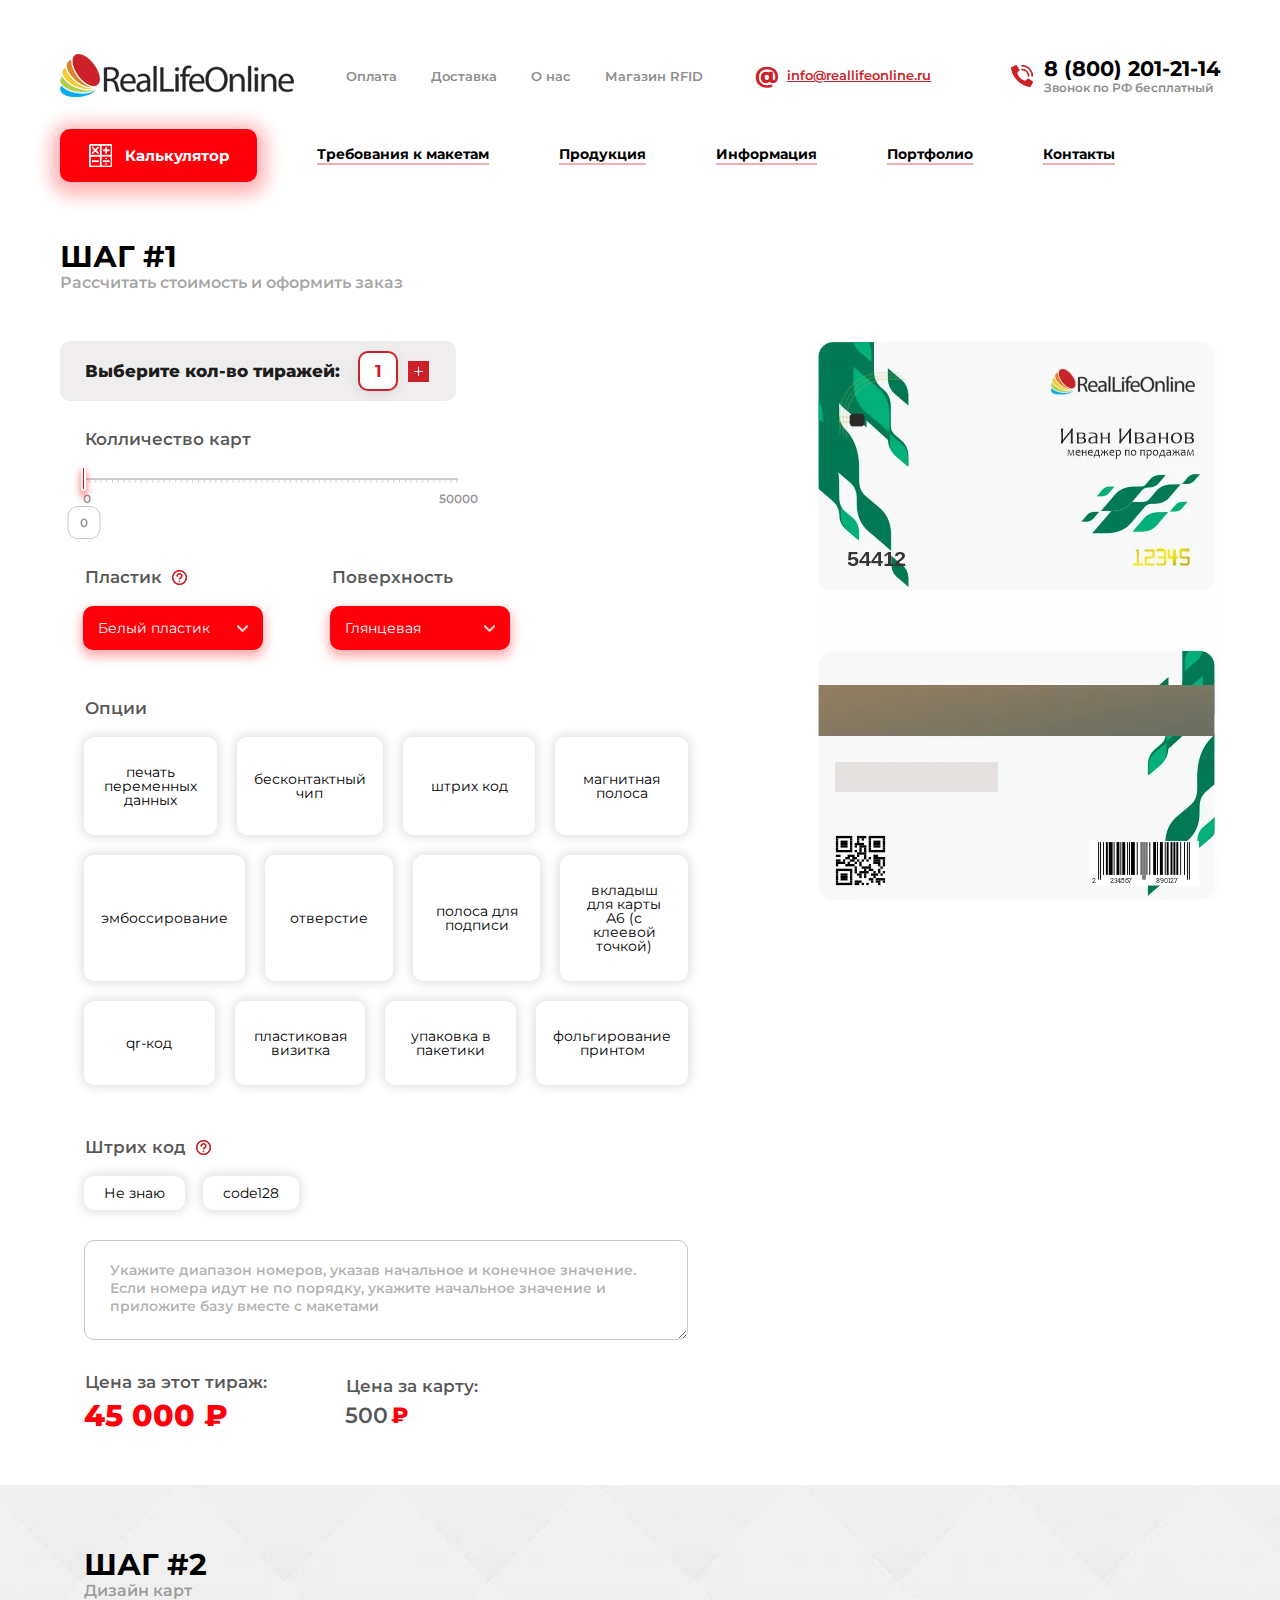
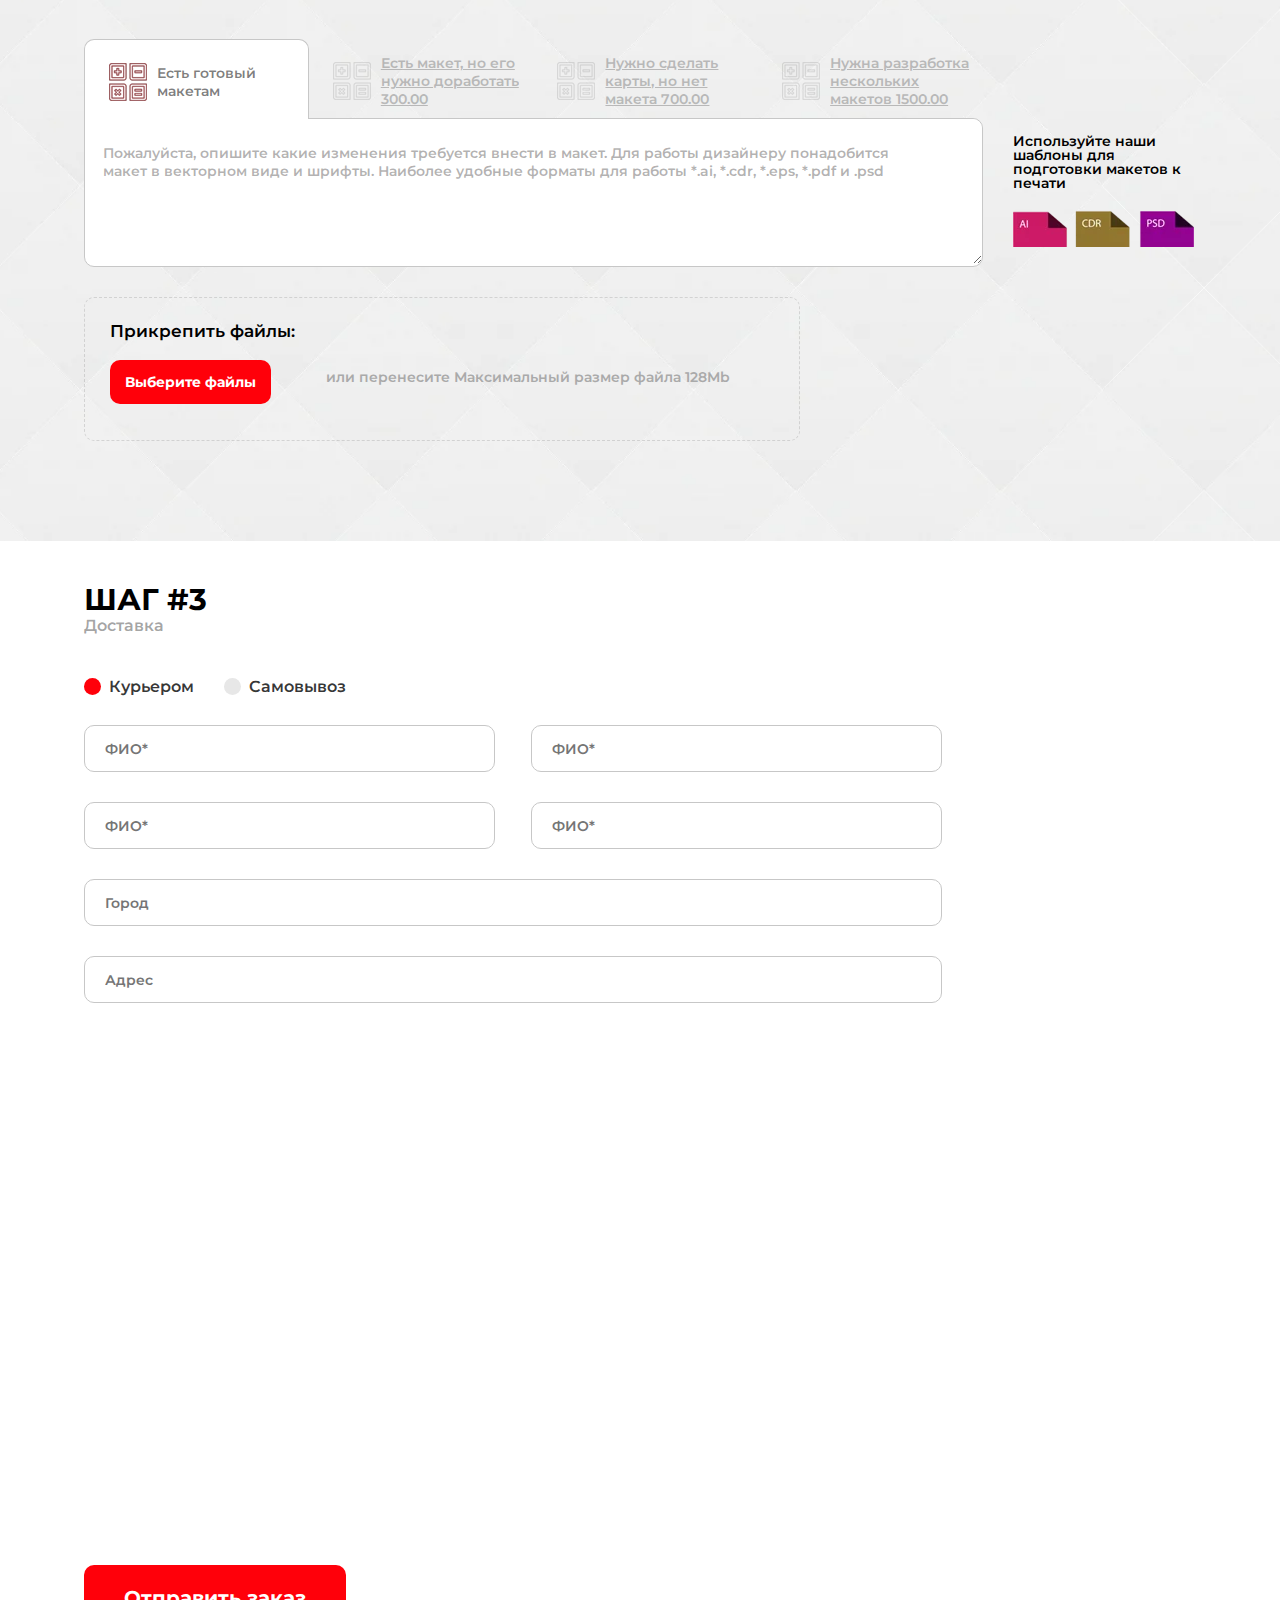
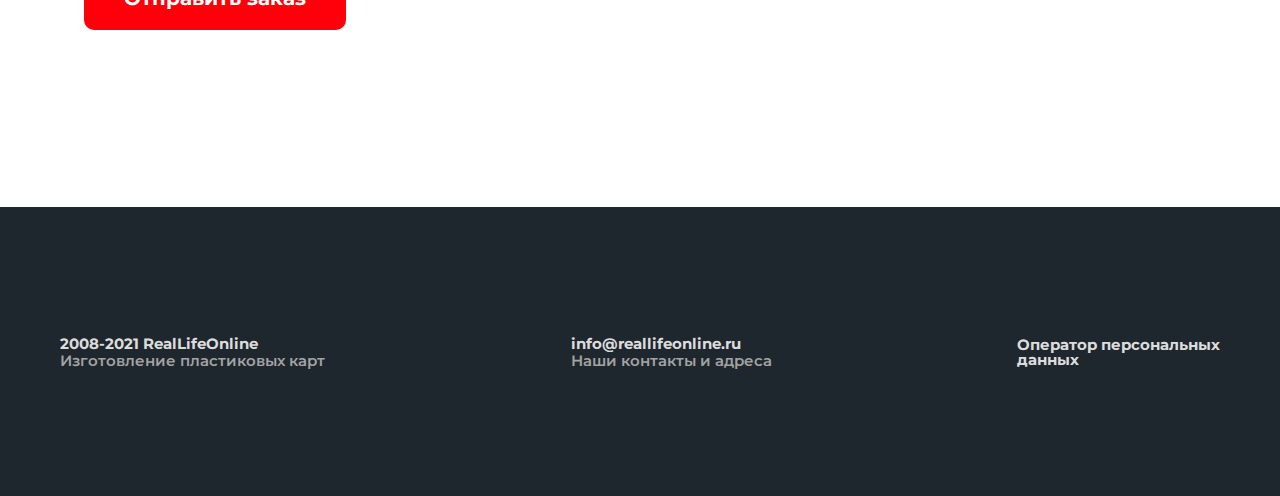
==== commit 6b0430c8: "Add files via upload" ====
--- a/calculator.html
+++ b/calculator.html
@@ -4,7 +4,7 @@
 	<title>Калькулятор</title> 	<meta charset="UTF-8"> 	<meta name="format-detection" content="telephone=no">-	<link rel="stylesheet" href="css/style.min.css?_v=20211115125943">+	<link rel="stylesheet" href="css/style.min.css?_v=20211117012336"> 	<link rel="shortcut icon" href="favicon.ico"> 	<!-- <meta name="robots" content="noindex, nofollow"> --> 	<!-- <meta name="viewport" content="width=device-width, initial-scale=1.0, maximum-scale=1.0, user-scalable=0"> -->@@ -17,7 +17,7 @@
 	<div class="header__container _container"> 		<div class="header__top"> 			<a href="" class="header__logo">-				<picture><source srcset="./img/logo.webp" type="image/webp"><img class="logo__text" src="./img/logo.png?_v=1636970384010" alt=""></picture>+				<picture><source srcset="./img/logo.webp" type="image/webp"><img class="logo__text" src="./img/logo.png?_v=1637101416423" alt=""></picture> 			</a> 			<div class="header__menu menu"> 				<div class="menu__icon icon-menu">@@ -43,7 +43,7 @@
 				</div> 				<div data-da=".menu__body, 550" class="header__telephon"> 					<a href="tel:88002012114" class="telephon__title">-						<picture><source srcset="./img/tel-header.webp" type="image/webp"><img class="telephon__icon" src="./img/tel-header.png?_v=1636970384010" alt=""></picture>+						<picture><source srcset="./img/tel-header.webp" type="image/webp"><img class="telephon__icon" src="./img/tel-header.png?_v=1637101416423" alt=""></picture> 						<span class="telephon__text">8 (800) 201-21-14 							<span class="telephon__subtext">Звонок по РФ бесплатный</span> 						</span>@@ -53,7 +53,7 @@
 		</div> 		<div class="header__bottom"> 			<a href="" class="header__button button">-				<picture><source srcset="./img/calculator-button.webp" type="image/webp"><img src="./img/calculator-button.png?_v=1636970384010" alt=""></picture>+				<picture><source srcset="./img/calculator-button.webp" type="image/webp"><img src="./img/calculator-button.png?_v=1637101416423" alt=""></picture> 				Калькулятор 			</a> 			<div data-da=".menu__body, 600" class="header__menu-bottom">@@ -93,7 +93,7 @@
 										<div class="cards-step-one__title text-description">Колличество карт</div> 										<div class="cards-step-one__rating"> 											<div class="rating__range">-												<picture><source srcset="./img/range.webp" type="image/webp"><img src="./img/range.png?_v=1636970384010" alt=""></picture>+												<picture><source srcset="./img/range.webp" type="image/webp"><img src="./img/range.png?_v=1637101416423" alt=""></picture> 											</div> 											<div class="rating__number"> 												<div class="rating__num">0</div>@@ -106,7 +106,7 @@
 									<div class="description-step-one__column"> 										<div class="description-step-one__text"> 											<div class="description-step-one__title text-description">Пластик</div>-											<a href="#question" class="_popup-link"><picture><source srcset="./img/question.webp" type="image/webp"><img src="./img/question.png?_v=1636970384010" alt=""></picture></a>+											<a href="#question" class="_popup-link"><picture><source srcset="./img/question.webp" type="image/webp"><img src="./img/question.png?_v=1637101416423" alt=""></picture></a> 										</div> 										<select name="form[]" class="description-step-one__select"> 											<option value="1">Белый пластик</option>@@ -133,31 +133,31 @@
 										<div class="option-step-one__block"> 											<label class="block__checkbox"> 												<div class="checkbox__item">-													<input data-error="Ошибка" class="checkbox__input" type="checkbox" value="1" name="form[]">+													<input data-error="Ошибка" class="checkbox__input pulsation-checkbox" oninput="toggle_pulsation(2);" type="checkbox" value="1" name="form[]"> 													<span class="checkbox__text">печать переменных данных</span> 												</div> 											</label> 											<label class="block__checkbox"> 												<div class="checkbox__item">-													<input data-error="Ошибка" class="checkbox__input" type="checkbox" value="1" name="form[]">+													<input data-error="Ошибка" class="checkbox__input pulsation-checkbox" oninput="toggle_pulsation(1);" type="checkbox" value="1" name="form[]"> 													<span class="checkbox__text">бесконтактный чип</span> 												</div> 											</label> 											<label class="block__checkbox"> 												<div class="checkbox__item">-													<input data-error="Ошибка" class="checkbox__input" type="checkbox" value="1" name="form[]">+													<input data-error="Ошибка" class="checkbox__input pulsation-checkbox" oninput="toggle_pulsation(5);" type="checkbox" value="1" name="form[]"> 													<span class="checkbox__text">штрих код</span> 												</div> 											</label> 											<label class="block__checkbox"> 												<div class="checkbox__item">-													<input data-error="Ошибка" class="checkbox__input" type="checkbox" value="1" name="form[]">+													<input data-error="Ошибка" class="checkbox__input pulsation-checkbox" oninput="toggle_pulsation(6);" type="checkbox" value="1" name="form[]"> 													<span class="checkbox__text">магнитная полоса</span> 												</div> 											</label> 											<label class="block__checkbox"> 												<div class="checkbox__item">-													<input data-error="Ошибка" class="checkbox__input" type="checkbox" value="1" name="form[]">+													<input data-error="Ошибка" class="checkbox__input pulsation-checkbox" oninput="toggle_pulsation(3);" type="checkbox" value="1" name="form[]"> 													<span class="checkbox__text">эмбоссирование</span> 												</div> 											</label>@@ -169,7 +169,7 @@
 											</label> 											<label class="block__checkbox"> 												<div class="checkbox__item">-													<input data-error="Ошибка" class="checkbox__input" type="checkbox" value="1" name="form[]">+													<input data-error="Ошибка" class="checkbox__input pulsation-checkbox" oninput="toggle_pulsation(7);" type="checkbox" value="1" name="form[]"> 													<span class="checkbox__text">полоса для подписи</span> 												</div> 											</label>@@ -181,7 +181,7 @@
 											</label> 											<label class="block__checkbox"> 												<div class="checkbox__item">-													<input data-error="Ошибка" class="checkbox__input" type="checkbox" value="1" name="form[]">+													<input data-error="Ошибка" class="checkbox__input pulsation-checkbox" oninput="toggle_pulsation(8);" type="checkbox" value="1" name="form[]"> 													<span class="checkbox__text">qr-код</span> 												</div> 											</label>@@ -199,7 +199,7 @@
 											</label> 											<label class="block__checkbox"> 												<div class="checkbox__item">-													<input data-error="Ошибка" class="checkbox__input" type="checkbox" value="1" name="form[]">+													<input data-error="Ошибка" class="checkbox__input pulsation-checkbox" oninput="toggle_pulsation(4);" type="checkbox" value="1" name="form[]"> 													<span class="checkbox__text">фольгирование принтом</span> 												</div> 											</label>@@ -209,7 +209,7 @@
 								<div class="step-one__code code-step-one"> 									<div class="code-step-one__text"> 										<div class="code-step-one__title text-description">Штрих код</div>-										<a href=""><picture><source srcset="./img/question.webp" type="image/webp"><img src="./img/question.png?_v=1636970384010" alt=""></picture></a>+										<a href=""><picture><source srcset="./img/question.webp" type="image/webp"><img src="./img/question.png?_v=1637101416423" alt=""></picture></a> 									</div> 									<div class="code-step-one__items"> 										<div class="code-step-one__item">@@ -241,14 +241,40 @@
 								</div> 							</div> 							<div class="steps__image">-								<picture><source srcset="./img/cards.webp" type="image/webp"><img src="./img/cards.png?_v=1636970384010" alt=""></picture>+								<picture><source srcset="./img/cards.webp" type="image/webp"><img src="./img/cards.jpg?_v=1637101416423" alt=""></picture>+								<!-- Пульсирующие кнопки -->+								<div class="puls-button p1 hidden" data-pulsation-item="1">+									<div class="item"></div>+								</div>+								<div class="puls-button p2 hidden" data-pulsation-item="2">+									<div class="item"></div>+								</div>+								<div class="puls-button p3 hidden" data-pulsation-item="3">+									<div class="item"></div>+								</div>+								<div class="puls-button p4 hidden" data-pulsation-item="4">+									<div class="item"></div>+								</div>+								<div class="puls-button p5 hidden" data-pulsation-item="5">+									<div class="item"></div>+								</div>+								<div class="puls-button p6 hidden" data-pulsation-item="6">+									<div class="item"></div>+								</div>+								<div class="puls-button p7 hidden" data-pulsation-item="7">+									<div class="item"></div>+								</div>+								<div class="puls-button p8 hidden" data-pulsation-item="8">+									<div class="item"></div>+								</div>+								<!-- Конец пульсирующих кнопок --> 							</div> 						</div> 					</div> 				</section> 				<section class="page__step-two step-two"> 					<div class="step-two__bg">-						<picture><source srcset="./img/bg-square.webp" type="image/webp"><img src="./img/bg-square.png?_v=1636970384010" alt=""></picture>+						<picture><source srcset="./img/bg-square.webp" type="image/webp"><img src="./img/bg-square.png?_v=1637101416423" alt=""></picture> 					</div> 					<div class="step-two__container _container"> 						<div class="step-two__content">@@ -260,10 +286,10 @@
 								<div class="step-two__top"> 									<div class="step-two__tabs-step-two _tabs"> 										<nav class="tabs-step-two__nav">-											<div class="tabs-step-two__item _tabs-item _active"><picture><source srcset="./img/calculator.webp" type="image/webp"><img src="./img/calculator.png?_v=1636970384010" alt=""></picture>Есть готовый макетам</div>-											<div class="tabs-step-two__item _tabs-item"><picture><source srcset="./img/calculator.webp" type="image/webp"><img src="./img/calculator.png?_v=1636970384010" alt=""></picture>Есть макет, но его нужно доработать 300.00</div>-											<div class="tabs-step-two__item _tabs-item"><picture><source srcset="./img/calculator.webp" type="image/webp"><img src="./img/calculator.png?_v=1636970384010" alt=""></picture>Нужно сделать карты, но нет макета 700.00</div>-											<div class="tabs-step-two__item _tabs-item"><picture><source srcset="./img/calculator.webp" type="image/webp"><img src="./img/calculator.png?_v=1636970384010" alt=""></picture>Нужна разработка нескольких макетов 1500.00 </div>+											<div class="tabs-step-two__item _tabs-item _active"><picture><source srcset="./img/calculator.webp" type="image/webp"><img src="./img/calculator.png?_v=1637101416423" alt=""></picture>Есть готовый макетам</div>+											<div class="tabs-step-two__item _tabs-item"><picture><source srcset="./img/calculator.webp" type="image/webp"><img src="./img/calculator.png?_v=1637101416423" alt=""></picture>Есть макет, но его нужно доработать 300.00</div>+											<div class="tabs-step-two__item _tabs-item"><picture><source srcset="./img/calculator.webp" type="image/webp"><img src="./img/calculator.png?_v=1637101416423" alt=""></picture>Нужно сделать карты, но нет макета 700.00</div>+											<div class="tabs-step-two__item _tabs-item"><picture><source srcset="./img/calculator.webp" type="image/webp"><img src="./img/calculator.png?_v=1637101416423" alt=""></picture>Нужна разработка нескольких макетов 1500.00 </div> 										</nav> 										<div class="tabs-step-two__body"> 											<div class="tabs-step-two__block _tabs-block _active">@@ -302,7 +328,7 @@
 											подготовки макетов 											к печати</div> 										<a href="" class="right-step-two__image">-											<picture><source srcset="./img/layout.webp" type="image/webp"><img src="./img/layout.png?_v=1636970384010" alt=""></picture>+											<picture><source srcset="./img/layout.webp" type="image/webp"><img src="./img/layout.png?_v=1637101416423" alt=""></picture> 										</a> 									</div> 								</div>@@ -395,7 +421,7 @@
 		<div class="popup__body"> 			<div class="popup__content-box"> 				<div class="popup__close"></div>-				<picture><source srcset="./img/content_box.webp" type="image/webp"><img src="./img/content_box.jpg?_v=1636970384010"></picture>+				<picture><source srcset="./img/content_box.webp" type="image/webp"><img src="./img/content_box.jpg?_v=1637101416423"></picture> 				<div class="popup__content-block"> 					<div class="popup__title">Lorem ipsum</div> 					<p class="popup__text">Lorem ipsum dolor sit amet, vim an dolores suscipit sadipscing. Quidam virtute percipitur eos ea, paulo suscipit et ius, et pri ponderum cotidieque referrentur. Ius ei enim illum impetus, electram forensibus deterruisset nam ea, sed eu meis propriae conclusionemque. Mel habeo facilisis vulputate cu.</p>@@ -422,7 +448,7 @@
  		<!-- Swiper --> <!-- <script src="https://unpkg.com/swiper/swiper-bundle.min.js"></script> -->-<script src="js/vendors.min.js?_v=20211115125944"></script>-<script src="js/app.min.js?_v=20211115125944"></script>+<script src="js/vendors.min.js?_v=20211117012336"></script>+<script src="js/app.min.js?_v=20211117012336"></script> 	</body> </html>--- a/css/style.min.css
+++ b/css/style.min.css
@@ -1 +1 @@
-@charset "UTF-8";@import url('https://fonts.googleapis.com/css2?family=Montserrat:wght@400; 500;600;700;800&display=swap&subset=cyrillic-ext');*{padding:0;margin:0;border:0}*,:after,:before{-webkit-box-sizing:border-box;box-sizing:border-box}aside,footer,header,nav,section{display:block}html{font-size:14px}body,html{height:100%;min-width:320px}body{line-height:1;font-family:Montserrat,sans-serif;-ms-text-size-adjust:100%;-moz-text-size-adjust:100%;-webkit-text-size-adjust:100%}button,input,textarea{font-family:Montserrat,sans-serif;font-size:inherit}input::-ms-clear{display:none}button{cursor:pointer;background-color:inherit}button::-moz-focus-inner{padding:0;border:0}a,a:visited{text-decoration:none}a:hover{text-decoration:none}ul li{list-style:none}img{vertical-align:top}h1,h2,h3,h4,h5,h6{font-weight:inherit;font-size:inherit}body{color:#000}body._lock{overflow:hidden}.wrapper{width:100%;min-height:100%;overflow:hidden;display:-webkit-box;display:-ms-flexbox;display:flex;-webkit-box-orient:vertical;-webkit-box-direction:normal;-ms-flex-direction:column;flex-direction:column}._container{max-width:1160px;margin:0 auto}.button{display:-webkit-inline-box;display:-ms-inline-flexbox;display:inline-flex;-webkit-box-pack:center;-ms-flex-pack:center;justify-content:center;-webkit-box-align:center;-ms-flex-align:center;align-items:center;text-align:center;padding:15px;color:#fff;font-weight:700;border-radius:10px;background-color:#ff000a;-webkit-transition:all .3s ease 0s;-o-transition:all .3s ease 0s;transition:all .3s ease 0s}.select{position:relative;margin:0 0 0 23px}.select__item{display:-webkit-box;display:-ms-flexbox;display:flex;-webkit-box-orient:vertical;-webkit-box-direction:normal;-ms-flex-direction:column;flex-direction:column;cursor:pointer;position:relative;-webkit-box-shadow:0 5px 11px 2px rgba(255,0,10,.32);box-shadow:0 5px 11px 2px rgba(255,0,10,.32);border-radius:10px;width:180px;background-color:#ff000a;padding:15px;min-height:100%;-webkit-transition:all .3s ease 0s;-o-transition:all .3s ease 0s;transition:all .3s ease 0s}.select__title{-webkit-box-flex:1;-ms-flex:1 1 100%;flex:1 1 100%}.select__value{display:-webkit-box;display:-ms-flexbox;display:flex;font-size:14px;-webkit-box-align:center;-ms-flex-align:center;align-items:center;-webkit-box-pack:justify;-ms-flex-pack:justify;justify-content:space-between;-webkit-box-orient:horizontal;-webkit-box-direction:reverse;-ms-flex-direction:row-reverse;flex-direction:row-reverse}.select__value span{display:-webkit-box;display:-ms-flexbox;display:flex;-webkit-box-align:center;-ms-flex-align:center;align-items:center;color:#fff;font-size:14px;font-weight:400;margin:0 15px 0 0}._no-webp .select__value:before{background:url(../img/arrow-spoller.png) center/100% no-repeat}.select__value:before{content:"";display:inline-block;-webkit-transition:all .3s ease 0s;-o-transition:all .3s ease 0s;transition:all .3s ease 0s;width:11px;height:7px}.select__input{width:100%;background-color:transparent;height:100%}.select__options{position:absolute;top:43px;border-radius:0 0 10px 10px;min-width:100%;left:0;-webkit-box-shadow:0 5px 11px 2px rgba(255,0,10,.32);box-shadow:0 5px 11px 2px rgba(255,0,10,.32);background-color:#ff000a;padding:15px;-webkit-transition:all .3s ease 0s;-o-transition:all .3s ease 0s;transition:all .3s ease 0s;color:#fff;font-size:14px;font-weight:400;height:100px;overflow:auto}.select__option{cursor:pointer;margin:0 0 12px 0}.select__option:last-child{margin:0}.select._active{z-index:5}.select._active .select__item{border-radius:10px 10px 0 0}.select._active .select__value:before{-webkit-transform:rotate(-180deg);-ms-transform:rotate(-180deg);transform:rotate(-180deg)}.select._active .select__options{display:block}input[type=email],input[type=tel],input[type=text],textarea{-webkit-appearance:none;-moz-appearance:none;appearance:none}input[type=email]:focus,input[type=tel]:focus,input[type=text]:focus,textarea:focus{outline:0}.input{border-radius:0!important;width:100%;display:block;padding:0 20px}textarea.input{resize:none;padding:0 0}.checkbox{position:relative;min-height:100%}.checkbox__input{position:absolute;width:0;height:0;opacity:0;visibility:hidden;height:100%}.checkbox__input:checked+.checkbox__text{-webkit-box-shadow:0 5px 11px 2px rgba(255,0,10,.32);box-shadow:0 5px 11px 2px rgba(255,0,10,.32);border-radius:10px;background-color:#ff000a;color:#fff}.checkbox__item{display:-webkit-box;display:-ms-flexbox;display:flex;-webkit-box-orient:vertical;-webkit-box-direction:normal;-ms-flex-direction:column;flex-direction:column;height:100%}.checkbox__text{-webkit-box-pack:center;-ms-flex-pack:center;justify-content:center;display:-webkit-inline-box;display:-ms-inline-flexbox;display:inline-flex;-webkit-box-align:center;-ms-flex-align:center;align-items:center;position:relative;cursor:pointer;padding:28px 17px;cursor:pointer;text-align:center;align-items:center;-webkit-box-shadow:0 0 11px 2px rgba(0,0,0,.13);box-shadow:0 0 11px 2px rgba(0,0,0,.13);border-radius:10px;background-color:#fff;color:#000;font-size:14px;font-weight:400;-webkit-box-flex:1;-ms-flex:1 1 100%;flex:1 1 100%}.checkbox._error .checkbox__text:before{border:1px solid #ee1212}.options{display:-webkit-box;display:-ms-flexbox;display:flex;-webkit-box-orient:vertical;-webkit-box-direction:normal;-ms-flex-direction:column;flex-direction:column;-webkit-box-align:start;-ms-flex-align:start;align-items:flex-start}.options__item{position:relative;cursor:pointer}.options__input{position:absolute;width:0;height:0;opacity:0;left:0;top:0;visibility:hidden}.options__input:checked+.options__text:after{-webkit-transform:scale(1);-ms-transform:scale(1);transform:scale(1)}.options__text{display:-webkit-inline-box;display:-ms-inline-flexbox;display:inline-flex;-ms-flex-wrap:wrap;flex-wrap:wrap;-webkit-box-align:center;-ms-flex-align:center;align-items:center;position:relative;font-size:16px;color:#fff;letter-spacing:-.3px;line-height:calc(20 / 16)}.options__text:before{content:"";-ms-flex-item-align:start;align-self:flex-start;margin:0 14px 0 0;-webkit-box-flex:0;-ms-flex:0 0 20px;flex:0 0 20px;left:0;top:0;border-radius:50%;width:20px;height:18px;background:#fff;border:1px solid #a7a9ac}.options__text:after{content:"";-webkit-transition:all .3s ease 0s;-o-transition:all .3s ease 0s;transition:all .3s ease 0s;-webkit-transform:scale(0);-ms-transform:scale(0);transform:scale(0);width:10px;height:10px;border-radius:50%;background-color:#77243a;position:absolute;left:5px;top:4px}.rating{display:-webkit-box;display:-ms-flexbox;display:flex;-webkit-box-align:end;-ms-flex-align:end;align-items:flex-end;font-size:40px;line-height:.75;-webkit-transition:opacity .3s ease 0s;-o-transition:opacity .3s ease 0s;transition:opacity .3s ease 0s}.rating.rating_sending{opacity:.2}.rating.rating_set .rating__active,.rating.rating_set .rating__item{cursor:pointer}.rating__body{position:relative}.rating__body::before{content:"★★★★★";display:block}.rating__active{position:absolute;width:0%;height:100%;top:0;left:0;overflow:hidden}.rating__active::before{content:"★★★★★";position:absolute;width:100%;height:100%;top:0;left:0;color:#ffd300}.rating__items{display:-webkit-box;display:-ms-flexbox;display:flex;position:absolute;width:100%;height:100%;top:0;left:0}.rating__item{-webkit-box-flex:0;-ms-flex:0 0 20%;flex:0 0 20%;height:100%;opacity:0}.rating__value{font-size:50%;line-height:1;padding:0 0 0 10px}.quantity{height:40px;display:-webkit-box;display:-ms-flexbox;display:flex;-webkit-box-align:center;-ms-flex-align:center;align-items:center}.quantity__button{position:relative;cursor:pointer;width:21px;height:21px;background-color:#cc2128}.quantity__button::after,.quantity__button::before{content:"";position:absolute;top:50%;left:50%;-webkit-transition:all .3s ease 0s;-o-transition:all .3s ease 0s;transition:all .3s ease 0s;margin:0 0 0 -4.5px;background-color:#efeded;display:-webkit-box;display:-ms-flexbox;display:flex;-webkit-box-align:center;-ms-flex-align:center;align-items:center;width:9px;height:1px}.quantity__button_plus::before{-webkit-transform:rotate(-90deg);-ms-transform:rotate(-90deg);transform:rotate(-90deg)}.quantity__input{-webkit-box-flex:1;-ms-flex:1 1 auto;flex:1 1 auto;margin:0 10px 0 0}.quantity__input input{height:40px;font-weight:700;font-size:17px;width:40px;text-align:center;-webkit-box-shadow:0 4px 13px rgba(0,0,0,.08);box-shadow:0 4px 13px rgba(0,0,0,.08);border-radius:10px;color:#cc2128;border:2px solid #cb2128;background-color:#fff}.row:after{display:block;content:"";clear:both}.rub:after{content:"₽"}ol.counter{list-style-type:none;counter-reset:item}ol.counter li{position:relative;padding:0 0 0 45px}ol.counter li:before{counter-increment:item;content:counter(item);position:absolute;left:0;top:0;color:#818181;font-size:14px;font-weight:700;text-align:center;line-height:26px;border-radius:50%;width:28px;height:28px;border:1px solid #4274bb}.ellipsis{display:block;overflow:hidden;width:100%;white-space:nowrap;-o-text-overflow:ellipsis;text-overflow:ellipsis}.es{overflow:hidden;white-space:nowrap;-o-text-overflow:ellipsis;text-overflow:ellipsis}.table{display:table;font-size:0;width:100%}.trow{display:table-row}.cell{display:table-cell}.cell.full{width:100%}._ibg{position:relative}._ibg img{position:absolute;width:100%;height:100%;top:0;left:0;-o-object-fit:cover;object-fit:cover}body.ie ._ibg{background-position:center;background-size:cover;background-repeat:no-repeat}body.ie ._ibg img{width:0;height:0;opacity:0;visibility:hidden}._video{position:relative;overflow:hidden;height:0;padding-bottom:56.25%}._video embed,._video iframe,._video object,._video video{position:absolute;top:0;left:0;width:100%;height:100%}.videobg embed,.videobg iframe,.videobg object,.videobg video{position:fixed;top:50%;left:50%;min-width:100%;min-height:100%;width:auto;height:auto;z-index:-100;-webkit-transform:translateX(-50%) translateY(-50%);-ms-transform:translateX(-50%) translateY(-50%);transform:translateX(-50%) translateY(-50%);background-size:cover}._more-content{-webkit-transition:all .3s ease 0s;-o-transition:all .3s ease 0s;transition:all .3s ease 0s;overflow:hidden}._more-link{cursor:pointer}._more-link span{font-style:normal}._more-link span:first-child{display:block}._more-link span:last-child{display:none}._more-link._active span{font-style:normal}._more-link._active span:first-child{display:none}._more-link._active span:last-child{display:block}#map{background:url(../img/icons/loading.gif) center/50px no-repeat}._swiper{overflow:hidden}._swiper .swiper-wrapper{width:100%;height:100%;-webkit-box-sizing:content-box;box-sizing:content-box;display:-webkit-box;display:-ms-flexbox;display:flex;position:relative}._swiper.swiper-container-vertical .swiper-wrapper{-webkit-box-orient:vertical;-webkit-box-direction:normal;-ms-flex-direction:column;flex-direction:column}._swiper.swiper-container-autoheight .swiper-wrapper{-webkit-box-align:start;-ms-flex-align:start;align-items:flex-start}.swiper-container-initialized .swiper-slide{-ms-flex-negative:0;flex-shrink:0}.swiper-container-android .swiper-slide,.swiper-container-android .swiper-wrapper{-webkit-transform:translate3d(0,0,0);transform:translate3d(0,0,0)}.swiper-button-lock{display:none!important}._tabs-block{display:none}._tabs-block._active{display:block}.mirror{-webkit-transform:scale(-1,1);-ms-transform:scale(-1,1);transform:scale(-1,1)}.nicescroll-rails{z-index:1000!important}._custom-scroll{position:fixed;right:0;top:0;width:3px;height:100%;z-index:1000}._custom-scroll__line{background-color:rgba(0,0,0,.5);border-radius:3px 0 0 3px;position:relative;left:0;top:0;width:100%}.popup{z-index:100;position:fixed;top:0;left:0;width:100%;height:100%;-webkit-transition:visibility .8s ease 0s;-o-transition:visibility .8s ease 0s;transition:visibility .8s ease 0s;visibility:hidden}.popup::before{content:"";background:rgba(0,0,0,.6);position:fixed;width:100%;height:100%;top:0;left:0;-webkit-transition:left .3s ease 0s;-o-transition:left .3s ease 0s;transition:left .3s ease 0s;opacity:0}.popup.show::before{opacity:1}.popup.show .popup__content{overflow:auto}.popup.show .popup__body{-webkit-transform:rotate(0);-ms-transform:rotate(0);transform:rotate(0);-webkit-animation-duration:.4s;animation-duration:.4s;-webkit-animation-delay:0s;animation-delay:0s;left:0}.popup._active{visibility:visible;overflow:auto}.popup._active::before{opacity:1}.popup._active .popup__content{overflow:auto}.popup._active .popup__body{-webkit-transition:left .3s ease .2s;-o-transition:left .3s ease .2s;transition:left .3s ease .2s;-webkit-transform:rotate(0);-ms-transform:rotate(0);transform:rotate(0);-webkit-animation-duration:.4s;animation-duration:.4s;-webkit-animation-delay:0s;animation-delay:0s;left:0}.popup__content{display:-webkit-box;display:-ms-flexbox;display:flex;-webkit-box-orient:vertical;-webkit-box-direction:normal;-ms-flex-direction:column;flex-direction:column;min-height:100%;-webkit-box-flex:1;-ms-flex:1 1 auto;flex:1 1 auto;width:420px}.popup__body{position:relative;left:-100%;-webkit-transition:left .3s ease 0s;-o-transition:left .3s ease 0s;transition:left .3s ease 0s;background-color:#fff;width:100%}.popup__close{cursor:pointer;position:absolute;right:32px;top:32px;width:24px;height:24px}.popup__close::after,.popup__close::before{position:absolute;left:15px;content:" ";height:24px;width:2px;background-color:#bbb}.popup__close::before{-webkit-transform:rotate(45deg);-ms-transform:rotate(45deg);transform:rotate(45deg)}.popup__close::after{-webkit-transform:rotate(-45deg);-ms-transform:rotate(-45deg);transform:rotate(-45deg)}.popup__content-box{color:#333}.popup__content-box img{width:100%;height:100%;-o-object-fit:cover;object-fit:cover}.popup__content-block{padding:40px}.popup__title{color:#000;font-size:28px;padding:14px 0}.popup__title:first-of-type{padding-top:0}.popup__text{padding:14px 0;font-size:14px;line-height:22px;opacity:.7}.popup__subtitle{font-size:18px;font-weight:700;border-bottom:solid 1px #dedede;margin-bottom:14px;color:#000;padding:14px 0}.popup__list{margin-top:20px}.popup__link{font-size:14px;line-height:22px;font-size:14px;line-height:22px;margin-left:14px;list-style-type:disc}.popup__close-arrow{display:inline-block;font-size:14px;font-weight:700;margin-top:30px;letter-spacing:.5px;color:#000}.popup__close-arrow:hover{opacity:.6}body.content_box_visible .sm-button:after,body.content_box_visible .sm-button:before{background:#fff!important}body.content_box_visible .sm-popup{overflow-y:auto;overflow-x:hidden}.header{position:absolute;top:0;left:0;width:100%;z-index:50}.header__top{display:-webkit-box;display:-ms-flexbox;display:flex;-webkit-box-align:center;-ms-flex-align:center;align-items:center;-webkit-box-pack:justify;-ms-flex-pack:justify;justify-content:space-between;padding:54px 0 32px 0}.header__contacts{display:-webkit-box;display:-ms-flexbox;display:flex;-webkit-box-pack:end;-ms-flex-pack:end;justify-content:flex-end;-webkit-box-align:center;-ms-flex-align:center;align-items:center}.header__email{margin:0 40px 0 0}.header__telephon{margin:0 0 0 40px}.header__bottom{display:-webkit-box;display:-ms-flexbox;display:flex;-webkit-box-align:center;-ms-flex-align:center;align-items:center}.header__button{margin:0 30px 0 0;min-width:197px;min-height:48px;-webkit-box-shadow:0 4px 18px 9px rgba(255,0,10,.3);box-shadow:0 4px 18px 9px rgba(255,0,10,.3);border-radius:10px;font-size:15px;background-color:#ff000a}.header__button img{width:23px;height:23px;-o-object-fit:cover;object-fit:cover;margin:0 13px 0 0}.header__menu-bottom{margin:0 0 0 30px}.logo__text{-o-object-fit:cover;object-fit:cover}.menu__list{display:-webkit-box;display:-ms-flexbox;display:flex;margin:0 -17px}.menu__list li{padding:0 17px}.menu__link{color:#8e8e8e;font-size:13px;font-weight:600;-webkit-transition:all .3s ease 0s;-o-transition:all .3s ease 0s;transition:all .3s ease 0s}.menu__link:hover{-webkit-transition:all .3s ease 0s;-o-transition:all .3s ease 0s;transition:all .3s ease 0s;color:#cc2128}.email__title{display:-webkit-box;display:-ms-flexbox;display:flex;-webkit-box-align:center;-ms-flex-align:center;align-items:center}.email__text{color:#cc2128;font-size:13px;font-weight:600;text-decoration:underline}.email__icon{font-weight:800;font-size:23px;color:#cc2128;margin:0 8px 0 0}.telephon__title{display:-webkit-box;display:-ms-flexbox;display:flex;-webkit-box-align:center;-ms-flex-align:center;align-items:center}.telephon__icon{margin:0 11px 0 0;width:22px;height:22px;color:#cc2128}.telephon__text{display:-webkit-box;display:-ms-flexbox;display:flex;-webkit-box-orient:vertical;-webkit-box-direction:normal;-ms-flex-direction:column;flex-direction:column;color:#000;font-size:21px;font-weight:700}.telephon__subtext{color:#8e8e8e;font-size:12px;font-weight:600;margin:3px 0 0 0}.menu-bottom__list{display:-webkit-box;display:-ms-flexbox;display:flex;text-align:center;-webkit-box-align:center;-ms-flex-align:center;align-items:center;margin:0 -35px}.menu-bottom__list li{padding:0 35px}.menu-bottom__link{font-size:14px;color:#000;font-weight:700;-webkit-transition:all .3s ease 0s;-o-transition:all .3s ease 0s;transition:all .3s ease 0s}.menu-bottom__link::after{content:"";display:block;border-bottom:2px solid rgba(204,33,40,.2);margin:2px 0 0 0;background-color:rgba(204,33,40,.2)}.menu-bottom__link:hover::after{-webkit-transition:all .3s ease 0s;-o-transition:all .3s ease 0s;transition:all .3s ease 0s;border-bottom:2px solid #cc2128;margin:2px 0 0 0;background-color:#cc2128}.icon-menu{display:none}.header-other{position:relative;top:0;left:0;width:100%;z-index:50}.header__top{display:-webkit-box;display:-ms-flexbox;display:flex;-webkit-box-align:center;-ms-flex-align:center;align-items:center;-webkit-box-pack:justify;-ms-flex-pack:justify;justify-content:space-between;padding:54px 0 32px 0}.header__contacts{display:-webkit-box;display:-ms-flexbox;display:flex;-webkit-box-pack:end;-ms-flex-pack:end;justify-content:flex-end;-webkit-box-align:center;-ms-flex-align:center;align-items:center}.header__email{margin:0 40px 0 0}.header__telephon{margin:0 0 0 40px}.header__bottom{display:-webkit-box;display:-ms-flexbox;display:flex;-webkit-box-align:center;-ms-flex-align:center;align-items:center}.header__button{margin:0 30px 0 0;min-width:197px;min-height:48px;-webkit-box-shadow:0 4px 18px 9px rgba(255,0,10,.3);box-shadow:0 4px 18px 9px rgba(255,0,10,.3);border-radius:10px;font-size:15px;background-color:#ff000a}.header__button img{width:23px;height:23px;-o-object-fit:cover;object-fit:cover;margin:0 13px 0 0}.header__menu-bottom{margin:0 0 0 30px}.logo__text{-o-object-fit:cover;object-fit:cover}.menu__list{display:-webkit-box;display:-ms-flexbox;display:flex;margin:0 -17px}.menu__list li{padding:0 17px}.menu__link{color:#8e8e8e;font-size:13px;font-weight:600;-webkit-transition:all .3s ease 0s;-o-transition:all .3s ease 0s;transition:all .3s ease 0s}.menu__link:hover{-webkit-transition:all .3s ease 0s;-o-transition:all .3s ease 0s;transition:all .3s ease 0s;color:#cc2128}.email__title{display:-webkit-box;display:-ms-flexbox;display:flex;-webkit-box-align:center;-ms-flex-align:center;align-items:center}.email__text{color:#cc2128;font-size:13px;font-weight:600;text-decoration:underline}.email__icon{font-weight:800;font-size:23px;color:#cc2128;margin:0 8px 0 0}.telephon__title{display:-webkit-box;display:-ms-flexbox;display:flex;-webkit-box-align:center;-ms-flex-align:center;align-items:center}.telephon__icon{margin:0 11px 0 0;width:22px;height:22px;color:#cc2128}.telephon__text{display:-webkit-box;display:-ms-flexbox;display:flex;-webkit-box-orient:vertical;-webkit-box-direction:normal;-ms-flex-direction:column;flex-direction:column;color:#000;font-size:21px;font-weight:700}.telephon__subtext{color:#8e8e8e;font-size:12px;font-weight:600;margin:3px 0 0 0}.menu-bottom__list{display:-webkit-box;display:-ms-flexbox;display:flex;text-align:center;-webkit-box-align:center;-ms-flex-align:center;align-items:center;margin:0 -35px}.menu-bottom__list li{padding:0 35px}.menu-bottom__link{font-size:14px;color:#000;font-weight:700;-webkit-transition:all .3s ease 0s;-o-transition:all .3s ease 0s;transition:all .3s ease 0s}.menu-bottom__link::after{content:"";display:block;border-bottom:2px solid rgba(204,33,40,.2);margin:2px 0 0 0;background-color:rgba(204,33,40,.2)}.menu-bottom__link:hover::after{-webkit-transition:all .3s ease 0s;-o-transition:all .3s ease 0s;transition:all .3s ease 0s;border-bottom:2px solid #cc2128;margin:2px 0 0 0;background-color:#cc2128}.icon-menu{display:none}.footer{background-color:#1e272d}.footer__container{display:-webkit-box;display:-ms-flexbox;display:flex;-webkit-box-align:center;-ms-flex-align:center;align-items:center;min-height:289px;-webkit-box-pack:justify;-ms-flex-pack:justify;justify-content:space-between}.footer__copy{display:-webkit-box;display:-ms-flexbox;display:flex;-webkit-box-orient:vertical;-webkit-box-direction:normal;-ms-flex-direction:column;flex-direction:column;color:#dddcdc;font-size:15px;font-weight:700}.footer__copy span{color:#a4a3a3;font-size:15px;font-weight:600;margin:2px 0 0 0}.footer__contacts{display:-webkit-box;display:-ms-flexbox;display:flex;-webkit-box-orient:vertical;-webkit-box-direction:normal;-ms-flex-direction:column;flex-direction:column;color:#dddcdc;font-size:15px;font-weight:700}.footer__contacts span{color:#a4a3a3;font-size:15px;font-weight:600;margin:2px 0 0 0}.footer__text{color:#dddcdc;font-size:15px;font-weight:700}.page__main-home{position:relative;min-height:548px}.page__work{padding:135px 0 100px 0}.page__maps{position:relative;min-height:487px}.page__products{padding:60px 0 70px 0}.page__advise{position:relative;padding:60px 0 60px 0;min-height:655px}.page__order{position:relative;padding:60px 0 70px 0}.main-home__bg{position:absolute;top:0;left:0;width:100%;height:100%;-o-object-fit:cover;object-fit:cover}.main-home__bg img{width:100%;height:100%;-o-object-fit:cover;object-fit:cover}.main-home__content{display:-webkit-box;display:-ms-flexbox;display:flex;-webkit-box-orient:vertical;-webkit-box-direction:normal;-ms-flex-direction:column;flex-direction:column;-webkit-box-pack:end;-ms-flex-pack:end;justify-content:flex-end;padding:300px 0 0 0;height:100%;position:relative;z-index:10}.main-home__text-top{margin:0 0 35px 0}.main-home__text-bottom{margin:35px 0 26px 0}.main-home__button{-webkit-box-shadow:0 4px 18px 9px rgba(255,0,10,.3);box-shadow:0 4px 18px 9px rgba(255,0,10,.3);background-color:#ff000a;margin:0 0 -31px 0;width:266px;font-size:18px;min-height:63px}.text-top__title{color:#000;font-size:44px;font-weight:700;margin:0 0 16px 0}.text-top__subtitle{color:#000;font-size:26px;font-weight:500}.text-bottom__title{color:#000;font-size:20px;font-weight:700;margin:0 0 18px 0}.text-bottom__subtitle{color:#8e8e8e;font-size:14px;font-weight:600;letter-spacing:.35px}.work__content{display:-webkit-box;display:-ms-flexbox;display:flex;-webkit-box-align:center;-ms-flex-align:center;align-items:center}.work__image{position:relative;margin:0 12px 0 0}.work__text{margin:0 0 0 12px}.work__title{color:#000;font-size:30px;font-weight:700;margin:0 0 15px 0}.work__subtitle{color:#8e8e8e;font-size:18px;font-weight:600}.image__one{position:absolute}.order__bg{position:absolute;top:0;left:0;width:100%;height:100%;-o-object-fit:cover;object-fit:cover}.order__bg img{width:100%;height:100%;-o-object-fit:cover;object-fit:cover}.order__content{display:-webkit-box;display:-ms-flexbox;display:flex;-webkit-box-orient:vertical;-webkit-box-direction:normal;-ms-flex-direction:column;flex-direction:column;height:100%;position:relative;z-index:10}.order__title{margin:0 0 45px 0}.order__option{margin:0 0 65px 0}.option-order__title{margin:0 0 25px 0}.option-order__body{display:-webkit-box;display:-ms-flexbox;display:flex;margin:0 -48px 0 -48px;padding:0 0 0 20px}.option-order__columns{padding:0 48px 0 48px}.option-order__column{-webkit-box-shadow:0 4px 23px 1px rgba(0,0,0,.15);box-shadow:0 4px 23px 1px rgba(0,0,0,.15);border-radius:10px;background-color:rgba(255,255,255,.51);padding:16px 20px 16px 0}.option-order__items{display:-webkit-box;display:-ms-flexbox;display:flex;-webkit-box-align:center;-ms-flex-align:center;align-items:center}.option-order__num{display:-webkit-box;display:-ms-flexbox;display:flex;-webkit-box-pack:center;-ms-flex-pack:center;justify-content:center;-webkit-box-align:center;-ms-flex-align:center;align-items:center;width:48px;height:48px;-webkit-box-shadow:0 0 30px 2px rgba(0,0,0,.08);box-shadow:0 0 30px 2px rgba(0,0,0,.08);border:2px solid #fff;background-color:#fff;border-radius:50%;background-image:-webkit-gradient(linear,left bottom,left top,from(rgba(207,207,207,.5)),to(rgba(255,255,255,.5)));background-image:-o-linear-gradient(bottom,rgba(207,207,207,.5) 0,rgba(255,255,255,.5) 100%);background-image:linear-gradient(to top,rgba(207,207,207,.5) 0,rgba(255,255,255,.5) 100%);margin:0 9px 0 -24px;color:#000;font-size:25px;font-weight:800;padding:15px 17px 15px 17px}.option-order__item{display:-webkit-box;display:-ms-flexbox;display:flex;-webkit-box-align:center;-ms-flex-align:center;align-items:center}.option-order__image{margin:0 16px 0 0}.option-order__image img{width:62px;height:62px;-o-object-fit:cover;object-fit:cover}.option-order__text{color:#000;font-size:17px;font-weight:700;line-height:19px}.option-order__text a{color:#cc2128;font-weight:800;font-size:17px;border-bottom:2px solid #cc212776}.option-order__text-tel{display:-webkit-box;display:-ms-flexbox;display:flex;-webkit-box-orient:vertical;-webkit-box-direction:normal;-ms-flex-direction:column;flex-direction:column;color:#000;font-size:17px;font-weight:600;line-height:19px}.option-order__text-tel a{color:#000;font-weight:800;font-size:17px}.scheme-order__body{display:-webkit-box;display:-ms-flexbox;display:flex;-ms-flex-wrap:wrap;flex-wrap:wrap;margin:-16px -25px}.scheme-order__columns{display:-webkit-box;display:-ms-flexbox;display:flex;-webkit-box-align:center;-ms-flex-align:center;align-items:center}.scheme-order__columns-two{display:-webkit-box;display:-ms-flexbox;display:flex;-webkit-box-align:center;-ms-flex-align:center;align-items:center}.scheme-order__column{display:-webkit-box;display:-ms-flexbox;display:flex;-webkit-box-align:center;-ms-flex-align:center;align-items:center;padding:16px 25px}.scheme-order__image{position:relative;margin:0 22px 0 0}.scheme-order__img{-o-object-fit:cover;object-fit:cover}.scheme-order__image-6{-o-object-fit:cover;object-fit:cover}.scheme-order__image-5{-o-object-fit:cover;object-fit:cover}.scheme-order__image-two{-o-object-fit:cover;object-fit:cover;position:absolute;top:0;left:0}.scheme-order__text{color:#000;font-size:17px;font-weight:600;list-style:19px;-webkit-box-flex:1;-ms-flex:1 1 auto;flex:1 1 auto}.scheme-order__arrow-1{font-size:20px}.scheme-order__items{display:-webkit-box;display:-ms-flexbox;display:flex;-webkit-box-align:center;-ms-flex-align:center;align-items:center}.scheme-order__item{display:-webkit-box;display:-ms-flexbox;display:flex;-webkit-box-align:center;-ms-flex-align:center;align-items:center}.scheme-order__symbol{width:25px;height:60px;opacity:.3;color:#9a9a9a;font-size:63px;font-weight:300;margin:0 15px}.scheme-order__arrow-2{font-size:20px;-webkit-transform:rotate(90deg);-ms-transform:rotate(90deg);transform:rotate(90deg)}.scheme-order__block{display:-webkit-box;display:-ms-flexbox;display:flex;-webkit-box-align:center;-ms-flex-align:center;align-items:center;-webkit-box-shadow:0 4px 23px 1px rgba(0,0,0,.15);box-shadow:0 4px 23px 1px rgba(0,0,0,.15);border-radius:10px;background-color:rgba(255,255,255,.51);padding:28px 20px 28px 8px;height:100%}.scheme-order__arrow-3{font-size:20px;-webkit-transform:rotate(-180deg);-ms-transform:rotate(-180deg);transform:rotate(-180deg)}.maps__map{position:absolute;top:0;left:0;height:100%;width:100%;min-height:487px}.maps__content{display:-webkit-box;display:-ms-flexbox;display:flex;-webkit-box-orient:vertical;-webkit-box-direction:normal;-ms-flex-direction:column;flex-direction:column;-webkit-box-pack:center;-ms-flex-pack:center;justify-content:center;min-height:487px}.maps__body{position:relative;z-index:10;width:354px;-webkit-box-shadow:0 4px 23px 1px rgba(0,0,0,.15);box-shadow:0 4px 23px 1px rgba(0,0,0,.15);border-radius:10px;background-color:rgba(255,255,255,.78);padding:40px 45px 50px 45px}.maps__title{margin:0 0 25px 0}.maps__button{width:196px;min-height:46px;line-height:19px;-webkit-box-shadow:0 4px 18px 9px rgba(255,0,10,.3);box-shadow:0 4px 18px 9px rgba(255,0,10,.3)}.products__title{margin:0 0 40px 0}.products__image{margin:0 0 40px 0}.products__image img{width:100%;height:100%;-o-object-fit:cover;object-fit:cover}.products__button{width:230px;font-size:15px;min-height:54px;-webkit-box-shadow:0 4px 18px 9px rgba(255,0,10,.3);box-shadow:0 4px 18px 9px rgba(255,0,10,.3)}.advise__bg{position:absolute;top:0;left:0;width:100%;height:100%;-o-object-fit:cover;object-fit:cover}.advise__bg img{width:100%;height:100%;-o-object-fit:cover;object-fit:cover}.advise__content{display:-webkit-box;display:-ms-flexbox;display:flex;-webkit-box-orient:vertical;-webkit-box-direction:normal;-ms-flex-direction:column;flex-direction:column;height:100%;position:relative;z-index:10}.advise__title{margin:0 0 40px 0}.advise__body{margin:40px 0 0 0}.advise__column{display:-webkit-box;display:-ms-flexbox;display:flex;-webkit-box-pack:justify;-ms-flex-pack:justify;justify-content:space-between;-ms-flex-wrap:wrap;flex-wrap:wrap;margin:-35px -15px}.advise__text{-webkit-box-flex:0;-ms-flex:0 1 20%;flex:0 1 20%;color:#5d5c5c;font-size:17px;font-weight:600;padding:35px 15px}.page__steps{margin:60px 0 0 0}.page__step-two{position:relative;padding:65px 0 100px 0}.page__step-three{padding:44px 0 177px 0}.steps__top{display:-webkit-box;display:-ms-flexbox;display:flex}.steps__step{-webkit-box-flex:1;-ms-flex:1 1 auto;flex:1 1 auto;margin:0 80px 54px 0}.steps__image{-webkit-box-flex:0;-ms-flex:0 1 411px;flex:0 1 411px;margin:100px 0 0 50px}.step-one__text{margin:0 0 50px 0}.step-one__title{margin:0 0 3px 0}.step-one__item{display:-webkit-box;display:-ms-flexbox;display:flex;-webkit-box-align:center;-ms-flex-align:center;align-items:center;border-radius:10px;background-color:#efeded;padding:10px 25px;width:396px;margin:0 0 30px 0}.step-one__select{color:#000000e3;font-size:17px;font-weight:800;margin:0 18px 0 0}.step-one__cards{margin:0 0 64px 0}.step-one__description{display:-webkit-box;display:-ms-flexbox;display:flex;margin:0 0 50px 0}.step-one__option{margin:0 0 54px 0}.step-one__code{margin:0 0 32px 0}.step-one__price{display:-webkit-box;display:-ms-flexbox;display:flex;-webkit-box-align:center;-ms-flex-align:center;align-items:center}.cards-step-one__rating{margin:30px 0 0 23px}.rating__range img{width:375px;-o-object-fit:cover;object-fit:cover;mix-blend-mode:screen}.rating__number{display:-webkit-box;display:-ms-flexbox;display:flex;width:395px;-webkit-box-pack:justify;-ms-flex-pack:justify;justify-content:space-between}.rating__num{color:#0000006d;font-size:12px;font-weight:600}.rating__inputs{display:-webkit-box;display:-ms-flexbox;display:flex;margin:50px 0 0 0}.rating__input{display:-webkit-box;display:-ms-flexbox;display:flex;-webkit-box-pack:center;-ms-flex-pack:center;justify-content:center;-webkit-box-align:center;-ms-flex-align:center;align-items:center;text-align:center;color:#0000006d;font-size:12px;font-weight:600;position:absolute;width:80px;height:33px;border-radius:10px;border:1px solid #c7c7c7;background-color:#fff;padding:10px}.rating__input-end{display:none}.description-step-one__column{margin:0 44px 0 0}.description-step-one__column:last-child{margin:0}.description-step-one__text{display:-webkit-box;display:-ms-flexbox;display:flex;-webkit-box-align:center;-ms-flex-align:center;align-items:center;margin:0 0 20px 0}.description-step-one__text a{margin:0 0 0 10px}.option-step-one__items{margin:20px 0 0 24px}.option-step-one__block{display:-webkit-box;display:-ms-flexbox;display:flex;-ms-flex-wrap:wrap;flex-wrap:wrap;margin:-10px -10px}.block__checkbox{-webkit-box-flex:1;-ms-flex:1 1 130px;flex:1 1 130px;padding:10px 10px;min-height:100%}.code-step-one__text{display:-webkit-box;display:-ms-flexbox;display:flex;-webkit-box-align:center;-ms-flex-align:center;align-items:center;margin:0 0 20px 0}.code-step-one__text a{margin:0 0 0 10px}.code-step-one__items{margin:0 0 0 24px}.code-step-one__item{display:-webkit-box;display:-ms-flexbox;display:flex;-ms-flex-wrap:wrap;flex-wrap:wrap;margin:-9px}.code-step-one__column{padding:9px}.code-step-one__form{position:relative}.code-step-one__input{position:absolute;width:0;height:0;opacity:0;visibility:hidden}.code-step-one__input:checked+.code-step-one__label{-webkit-box-shadow:0 5px 11px 2px rgba(255,0,10,.32);box-shadow:0 5px 11px 2px rgba(255,0,10,.32);border-radius:10px;background-color:#ff000a;color:#fff}.code-step-one__label{display:-webkit-inline-box;display:-ms-inline-flexbox;display:inline-flex;-webkit-box-align:center;-ms-flex-align:center;align-items:center;position:relative;cursor:pointer;padding:10px 20px;cursor:pointer;text-align:center;align-items:center;-webkit-box-shadow:0 0 11px 2px rgba(0,0,0,.13);box-shadow:0 0 11px 2px rgba(0,0,0,.13);border-radius:10px;background-color:#fff;color:#000;font-size:14px;font-weight:400}.code-step-one__textarea{width:100%;min-height:100px;border-radius:10px;border:1px solid #c7c7c7;background-color:#fff;color:#53505071;font-size:14px;font-weight:600;margin:30px 0 0 0;padding:20px 25px 20px 25px}.price-step-one__item{margin:0 54px 0 0}.price-step-one__item:last-child{margin:0}.price-step-one__sum{margin:10px 0 0 24px;color:#ff000a;font-size:30px;font-weight:800}.price-step-one__sum span{color:#000000a8;font-size:17px;font-weight:600}.price-step-one__sum-two{margin:10px 0 0 24px;color:#ff000a;font-size:22px;font-weight:800}.price-step-one__sum-two span{color:#000000a8;font-size:22px;font-weight:600;margin:0 3px 0 0}.step-two__bg{position:absolute;top:0;left:0;width:100%;height:100%;-o-object-fit:cover;object-fit:cover}.step-two__bg img{width:100%;height:100%;-o-object-fit:cover;object-fit:cover}.step-two__content{height:100%;position:relative;z-index:10;margin:0 0 0 24px}.step-two__text{margin:0 0 40px 0}.step-two__top{display:-webkit-box;display:-ms-flexbox;display:flex;margin:0 0 30px 0}.step-two__tabs-step-two{-webkit-box-flex:0;-ms-flex:0 1 auto;flex:0 1 auto;margin:0 15px 0 0}.step-two__file{padding:25px;width:716px;border-radius:10px;border:1px dashed rgba(0,0,0,.12)}.step-two__right{-webkit-box-flex:0;-ms-flex:0 1 200px;flex:0 1 200px;display:-webkit-box;display:-ms-flexbox;display:flex;-webkit-box-orient:vertical;-webkit-box-direction:normal;-ms-flex-direction:column;flex-direction:column;-webkit-box-pack:end;-ms-flex-pack:end;justify-content:flex-end;margin:0 20px 20px 15px}.tabs-step-two__nav{display:-webkit-box;display:-ms-flexbox;display:flex}.tabs-step-two__item{cursor:pointer;display:-webkit-box;display:-ms-flexbox;display:flex;-webkit-box-align:center;-ms-flex-align:center;align-items:center;color:#7d7d7d;font-size:14px;line-height:18px;font-weight:600;opacity:.48;-webkit-box-flex:0;-ms-flex:0 1 240px;flex:0 1 240px;padding:15px 12px 20px 24px;margin:0 0 -10px 0;text-decoration:underline}.tabs-step-two__item img{opacity:.48;width:38px;height:38px;-o-object-fit:cover;object-fit:cover;margin:0 10px 0 0}.tabs-step-two__item._active{color:#00000086;opacity:1;background-color:#fff;border-radius:10px 10px 0 0;border-top:1px solid #c7c7c7;border-left:1px solid #c7c7c7;border-right:1px solid #c7c7c7;text-decoration:none}._no-webp .tabs-step-two__item._active img{background:url(../img/calculator-active.png) 0 0 no-repeat}.tabs-step-two__item._active img{opacity:.7;margin:0 10px 0 0}.tabs-step-two__block{border-radius:10px;border:1px solid #c7c7c7;background-color:#fff}.tabs-step-two__input{width:100%;min-height:145px;color:#53505071;font-size:14px;font-weight:600;border-radius:10px;padding:25px 50px 40px 18px}.file-step-two__label{color:#000;font-size:17px;font-weight:600;margin:0 0 20px 0}.file-step-two__row{display:-webkit-box;display:-ms-flexbox;display:flex}.file-step-two__row span{color:#aaa;font-size:14px;font-weight:600;margin:10px 0 0 30px}.file-step-two__add-file{position:relative;display:inline-block}.add-file__button{min-width:186px;min-height:45px}.add-file__input{opacity:0;position:absolute;width:100%;height:100%;top:0;left:0;cursor:pointer;font-size:0}.add-file__name{color:#aaa;font-size:14px;font-weight:600;margin:10px 0 0 0}.right-step-two__text{color:#000;font-size:14px;font-weight:600;margin:0 0 20px 0}.right-step-two__image img{-o-object-fit:cover;object-fit:cover}.step-three__container{display:-webkit-box;display:-ms-flexbox;display:flex}.step-three__content{-webkit-box-flex:0;-ms-flex:0 1 858px;flex:0 1 858px;margin:0 0 0 24px}.step-three__text{margin:0 0 44px 0}.step-three__radio{position:relative;display:-webkit-box;display:-ms-flexbox;display:flex;margin:0 0 30px 0}.radio-step-three__form{position:relative;margin:0 30px 0 0}.radio-step-three__form:last-child{margin:0}.radio-step-three__input{position:absolute;width:0;height:0;opacity:0;visibility:hidden}.radio-step-three__input:checked+.radio-step-three__label::before{content:"";background-color:#ff000a}.radio-step-three__label{display:-webkit-box;display:-ms-flexbox;display:flex;-webkit-box-align:center;-ms-flex-align:center;align-items:center;cursor:pointer;text-align:center;align-items:center;color:#000000cb;font-size:16px;font-weight:600}.radio-step-three__label::before{cursor:pointer;content:"";display:-webkit-box;display:-ms-flexbox;display:flex;-webkit-box-align:center;-ms-flex-align:center;align-items:center;width:17px;height:17px;background-color:#e7e7e7;border-radius:50%;margin:0 8px 0 0}.form-step-three__columns{display:-webkit-box;display:-ms-flexbox;display:flex;-ms-flex-wrap:wrap;flex-wrap:wrap;margin:-15px -18px}.form-step-three__column{-webkit-box-flex:0;-ms-flex:0 1 50%;flex:0 1 50%;padding:15px 18px}.form-step-three__item{width:100%;height:47px;border-radius:10px;border:1px solid #c7c7c7;background-color:#fff;padding:18px 20px;color:#b8b8b8b4;font-size:14px;font-weight:600}.form-step-three__column-two{margin:30px 0 30px 0}.form-step-three__map{height:502px;margin:0 0 30px 0}.form-step-three__button{min-width:262px;min-height:65px;font-size:20px}/*! nouislider - 14.6.0 - 6/27/2020 */.noUi-target,.noUi-target *{-webkit-touch-callout:none;-webkit-tap-highlight-color:transparent;-webkit-user-select:none;-ms-touch-action:none;touch-action:none;-ms-user-select:none;-moz-user-select:none;user-select:none;-webkit-box-sizing:border-box;box-sizing:border-box}.noUi-target{position:relative}.noUi-base,.noUi-connects{width:100%;height:100%;position:relative;z-index:1;top:-7px;left:0}.noUi-connects{overflow:hidden;z-index:0}.noUi-connect,.noUi-origin{will-change:transform;position:absolute;z-index:1;top:0;right:0;-ms-transform-origin:0 0;-webkit-transform-origin:0 0;-webkit-transform-style:preserve-3d;transform-origin:0 0;-webkit-transform-style:flat;transform-style:flat}.noUi-connect{height:2px;width:388px}.noUi-origin{height:10%;width:10%}.noUi-txt-dir-rtl.noUi-horizontal .noUi-origin{left:0;right:auto}.noUi-vertical .noUi-origin{width:0}.noUi-horizontal .noUi-origin{height:0}.noUi-handle{-webkit-backface-visibility:hidden;backface-visibility:hidden;position:absolute}.noUi-touch-area{height:100%;width:100%}.noUi-state-tap .noUi-connect,.noUi-state-tap .noUi-origin{-webkit-transition:transform .3s;-webkit-transition:-webkit-transform .3s;transition:-webkit-transform .3s;-o-transition:transform .3s;transition:transform .3s;transition:transform .3s,-webkit-transform .3s}.noUi-state-drag *{cursor:inherit!important}.noUi-horizontal{height:18px}.noUi-horizontal .noUi-handle{width:6px;height:28px;right:-3px;top:-22px;border-radius:3px}.noUi-vertical{width:18px}.noUi-vertical .noUi-handle{width:28px;height:34px;right:-6px;top:-17px}.noUi-txt-dir-rtl.noUi-horizontal .noUi-handle{left:-17px;right:auto}.noUi-target{width:375px;height:2px;background-color:#cbcbcb;margin:0 23px 13px 0;position:relative;z-index:20;border-radius:3px}.noUi-connect{background-color:#cc2128}.noUi-draggable{cursor:ew-resize}.noUi-vertical .noUi-draggable{cursor:ns-resize}.noUi-handle{height:6px;width:6px;border-radius:2px;cursor:default}.noUi-handle::after{content:"";position:absolute;left:0;top:3px;width:5px;height:25px;-webkit-box-shadow:0 5px 6px 1px rgba(255,0,10,.48);box-shadow:0 5px 6px 1px rgba(255,0,10,.48);border-radius:2px;border:2px solid #fff;background-color:#ff000a}[disabled] .noUi-handle,[disabled].noUi-handle,[disabled].noUi-target{cursor:not-allowed}.noUi-pips,.noUi-pips *{-webkit-box-sizing:border-box;box-sizing:border-box}.noUi-pips{position:absolute;color:#999}.noUi-value{position:absolute;white-space:nowrap;text-align:center}.noUi-value-sub{color:#ccc;font-size:10px}.noUi-marker{position:absolute;background:#ccc}.noUi-marker-sub{background:#aaa}.noUi-marker-large{background:#aaa}.noUi-pips-horizontal{padding:10px 0;height:80px;top:100%;left:0;width:100%}.noUi-value-horizontal{-webkit-transform:translate(-50%,50%);-ms-transform:translate(-50%,50%);transform:translate(-50%,50%)}.noUi-rtl .noUi-value-horizontal{-webkit-transform:translate(50%,50%);-ms-transform:translate(50%,50%);transform:translate(50%,50%)}.noUi-marker-horizontal.noUi-marker{margin-left:-1px;width:2px;height:5px}.noUi-marker-horizontal.noUi-marker-sub{height:10px}.noUi-marker-horizontal.noUi-marker-large{height:15px}.noUi-pips-vertical{padding:0 10px;height:100%;top:0;left:100%}.noUi-value-vertical{-webkit-transform:translate(0,-50%);-ms-transform:translate(0,-50%);transform:translate(0,-50%);padding-left:25px}.noUi-rtl .noUi-value-vertical{-webkit-transform:translate(0,50%);-ms-transform:translate(0,50%);transform:translate(0,50%)}.noUi-marker-vertical.noUi-marker{width:5px;height:2px;margin-top:-1px}.noUi-marker-vertical.noUi-marker-sub{width:10px}.noUi-marker-vertical.noUi-marker-large{width:15px}.noUi-tooltip{display:-webkit-box;display:-ms-flexbox;display:flex;-webkit-box-pack:center;-ms-flex-pack:center;justify-content:center;-webkit-box-align:center;-ms-flex-align:center;align-items:center;text-align:center;color:#0000006d;font-size:12px;font-weight:600;position:absolute;min-width:33px;height:33px;border-radius:10px;border:1px solid #c7c7c7;background-color:#fff;padding:10px}.noUi-horizontal .noUi-tooltip{-webkit-transform:translate(-50%,0);-ms-transform:translate(-50%,0);transform:translate(-50%,0);left:50%;bottom:-48px}.noUi-vertical .noUi-tooltip{-webkit-transform:translate(0,-50%);-ms-transform:translate(0,-50%);transform:translate(0,-50%);top:50%;right:120%}.noUi-horizontal .noUi-origin>.noUi-tooltip{-webkit-transform:translate(50%,0);-ms-transform:translate(50%,0);transform:translate(50%,0);left:auto;bottom:10px}.noUi-vertical .noUi-origin>.noUi-tooltip{-webkit-transform:translate(0,-18px);-ms-transform:translate(0,-18px);transform:translate(0,-18px);top:auto;right:28px}.noui__value-input::-webkit-inner-spin-button,.noui__value-input::-webkit-outer-spin-button{-webkit-appearance:none;margin:0}.noui__value-input[type=number]{-moz-appearance:textfield}.noui__value-input{display:-webkit-box;display:-ms-flexbox;display:flex;-webkit-box-pack:center;-ms-flex-pack:center;justify-content:center;-webkit-box-align:center;-ms-flex-align:center;align-items:center;text-align:center;color:#0000006d;font-size:12px;font-weight:600;max-width:40px;border:none;outline:0}.page__portfolio{margin:60px 0 60px 0}.page__file{position:relative;padding:60px 0 60px 0}.page__color{padding:55px 0 125px 0}.portfolio__title{margin:0 0 30px 0}.portfolio__row{display:-webkit-box;display:-ms-flexbox;display:flex;-ms-flex-wrap:wrap;flex-wrap:wrap;margin:0 -10px}.portfolio__items{-webkit-box-flex:0;-ms-flex:0 1 25%;flex:0 1 25%;display:-webkit-box;display:-ms-flexbox;display:flex;padding:0 10px;margin:0 0 35px 0}.portfolio__filters{border-radius:10px;border:1px dashed rgba(0,0,0,.22);padding:25px 11px 15px 25px;height:100%}.portfolio__text{color:#000000c1;font-size:16px;font-weight:700;margin:0 0 17px 0}.portfolio__block{display:-webkit-box;display:-ms-flexbox;display:flex;-webkit-box-pack:justify;-ms-flex-pack:justify;justify-content:space-between;-ms-flex-wrap:wrap;flex-wrap:wrap;-webkit-box-flex:1;-ms-flex:1 1 100%;flex:1 1 100%;margin:-5px}.portfolio__filter{cursor:pointer;display:-webkit-box;display:-ms-flexbox;display:flex;-ms-flex-wrap:wrap;flex-wrap:wrap;-webkit-box-pack:center;-ms-flex-pack:center;justify-content:center;-webkit-box-align:center;-ms-flex-align:center;align-items:center;text-align:center;-webkit-box-shadow:0 0 6px 1px rgba(0,0,0,.21);box-shadow:0 0 6px 1px rgba(0,0,0,.21);border-radius:10px;background-color:#fff;margin:0 0 10px 0}.portfolio__filter span{color:#00000082;font-size:14px;font-weight:600;padding:10px 15px}.portfolio__filter._active{-webkit-box-shadow:0 0 16px 2px rgba(255,0,10,.38);box-shadow:0 0 16px 2px rgba(255,0,10,.38);border-radius:10px;background-color:#ff000a}.portfolio__filter._active span{color:#fff}.portfolio__column{display:-webkit-box;display:-ms-flexbox;display:flex;-ms-flex-wrap:wrap;flex-wrap:wrap;margin:-5px}.portfolio__column._hide{display:none}.portfolio__item{-webkit-box-flex:0;-ms-flex:0 1 20%;flex:0 1 20%;padding:5px}.item-portfolio__image img{width:100%;height:100%;-o-object-fit:cover;object-fit:cover}.file__bg{position:absolute;top:0;left:0;width:100%;height:100%;-o-object-fit:cover;object-fit:cover}.file__bg img{width:100%;height:100%;-o-object-fit:cover;object-fit:cover}.file__content{height:100%;position:relative;z-index:10}.file__title{margin:0 0 50px 0}.file__body{display:-webkit-box;display:-ms-flexbox;display:flex;-ms-flex-wrap:wrap;flex-wrap:wrap;margin:-15px -32px}.file__column{display:-webkit-box;display:-ms-flexbox;display:flex;-webkit-box-align:center;-ms-flex-align:center;align-items:center;-webkit-box-flex:0;-ms-flex:0 1 33.3333%;flex:0 1 33.3333%;padding:15px 32px}.file__image{margin:0 20px 0 0}.file__image img{-o-object-fit:cover;object-fit:cover}.file__text{color:#0000008b;font-size:14px;font-weight:600;text-decoration:underline}.color__title{margin:0 0 50px 0}.color__body{display:-webkit-box;display:-ms-flexbox;display:flex;-ms-flex-wrap:wrap;flex-wrap:wrap;margin:-15px -55px}.color__column{display:-webkit-box;display:-ms-flexbox;display:flex;-webkit-box-align:center;-ms-flex-align:center;align-items:center;-webkit-box-flex:0;-ms-flex:0 1 33.3333%;flex:0 1 33.3333%;padding:15px 55px}.color__image{margin:0 15px 0 0}.color__image img{-o-object-fit:cover;object-fit:cover}.color__text{color:#00000080;font-size:15px;font-weight:600}.page__design{margin:40px 0 0 0}.page__description-card{padding:15px 0 61px 0}.page__file{position:relative;padding:60px 0 60px 0}.page__color{padding:55px 0 125px 0}.design__text{margin:0 0 25px 0}.design__body{position:relative;min-height:264px}.design__bg{position:absolute;top:0;left:0;width:100%;height:100%;-o-object-fit:cover;object-fit:cover}.design__bg img{width:100%;height:100%;-o-object-fit:cover;object-fit:cover}.design__block{height:100%;position:relative;z-index:10}.design__row{display:-webkit-box;display:-ms-flexbox;display:flex;margin:0 -44px 0 -44px}.design__image{-webkit-box-flex:0;-ms-flex:0 1 25%;flex:0 1 25%;padding:30px 44px 0 44px}.design__image img{-o-object-fit:cover;object-fit:cover}.design__image:first-child{margin:0 0 0 -150px}.description-card__top{display:-webkit-box;display:-ms-flexbox;display:flex;-webkit-box-align:center;-ms-flex-align:center;align-items:center;margin:0 0 80px 0}.description-card__text{-webkit-box-flex:0;-ms-flex:0 1 462px;flex:0 1 462px;color:#00000095;font-size:20px;font-weight:500}.description-card__image{margin:0 0 0 15px}.description-card__image img{width:100%;height:100%;-o-object-fit:cover;object-fit:cover}.description-card__body{display:-webkit-box;display:-ms-flexbox;display:flex;-ms-flex-wrap:wrap;flex-wrap:wrap;margin:-30px}.description-card__column{-webkit-box-flex:0;-ms-flex:0 1 25%;flex:0 1 25%;padding:30px;height:100%}.description-card__item{display:-webkit-box;display:-ms-flexbox;display:flex;-webkit-box-pack:center;-ms-flex-pack:center;justify-content:center;-webkit-box-align:center;-ms-flex-align:center;align-items:center;text-align:center;min-height:141px;border-radius:10px;border:1px solid #c7c7c7;background-color:#fff;color:#00000092;font-size:16px;font-weight:600;padding:20px;-webkit-box-flex:1;-ms-flex:1 1 100%;flex:1 1 100%}.file__bg{position:absolute;top:0;left:0;width:100%;height:100%;-o-object-fit:cover;object-fit:cover}.file__bg img{width:100%;height:100%;-o-object-fit:cover;object-fit:cover}.file__content{height:100%;position:relative;z-index:10}.file__title{margin:0 0 50px 0}.file__body{display:-webkit-box;display:-ms-flexbox;display:flex;-ms-flex-wrap:wrap;flex-wrap:wrap;margin:-15px -32px}.file__column{display:-webkit-box;display:-ms-flexbox;display:flex;-webkit-box-align:center;-ms-flex-align:center;align-items:center;-webkit-box-flex:0;-ms-flex:0 1 33.3333%;flex:0 1 33.3333%;padding:15px 32px}.file__image{margin:0 20px 0 0}.file__image img{-o-object-fit:cover;object-fit:cover}.file__text{color:#0000008b;font-size:14px;font-weight:600;text-decoration:underline}.color__title{margin:0 0 50px 0}.color__body{display:-webkit-box;display:-ms-flexbox;display:flex;-ms-flex-wrap:wrap;flex-wrap:wrap;margin:-15px -55px}.color__column{display:-webkit-box;display:-ms-flexbox;display:flex;-webkit-box-align:center;-ms-flex-align:center;align-items:center;-webkit-box-flex:0;-ms-flex:0 1 33.3333%;flex:0 1 33.3333%;padding:15px 55px}.color__image{margin:0 15px 0 0}.color__image img{-o-object-fit:cover;object-fit:cover}.color__text{color:#00000080;font-size:15px;font-weight:600}.page__contacts{position:relative;padding:60px 0 100px 0}.page__file{position:relative;padding:60px 0 60px 0}.page__color{padding:55px 0 125px 0}.contacts__title{margin:0 0 40px 0}.contacts__container{position:relative}.contacts__body{display:-webkit-box;display:-ms-flexbox;display:flex;-webkit-box-align:center;-ms-flex-align:center;align-items:center;min-height:403px;margin:0 0 85px 0}.contacts__contact{-webkit-box-flex:0;-ms-flex:0 1 50%;flex:0 1 50%}.contacts__map{position:absolute;top:0;right:0;width:50%;height:403px;-o-object-fit:cover;object-fit:cover}.contact__items{margin:-20px 70px -20px 0}.contact__column{display:-webkit-box;display:-ms-flexbox;display:flex;-webkit-box-align:center;-ms-flex-align:center;align-items:center;padding:20px 0 20px 0}.contact__image{width:30px}.contact__image img{-o-object-fit:cover;object-fit:cover}.contact__image span{font-weight:800;font-size:29px;color:#cc2128;width:28px;height:28px;-o-object-fit:cover;object-fit:cover}.contact__text{margin:0 0 0 3px}.contact__title{color:#000;font-size:21px;font-weight:700}.contact__subtitle{color:#00000095;font-size:14px;font-weight:600;margin:6px 0 0 0}.contact__subtitle span{color:#00000095;font-size:14px;font-weight:400;margin:4px 0 0 0}.block-contacts__row{display:-webkit-box;display:-ms-flexbox;display:flex;-webkit-box-pack:justify;-ms-flex-pack:justify;justify-content:space-between;-ms-flex-wrap:wrap;flex-wrap:wrap;margin:-10px}.block-contacts__column{-webkit-box-flex:0;-ms-flex:0 1 306px;flex:0 1 306px;padding:10px}.block-contacts__image{display:-webkit-box;display:-ms-flexbox;display:flex;-webkit-box-pack:center;-ms-flex-pack:center;justify-content:center;margin:0 0 15px 0}.block-contacts__image img{width:145px;height:145px;-o-object-fit:cover;object-fit:cover}.block-contacts__items{display:-webkit-box;display:-ms-flexbox;display:flex;-webkit-box-orient:vertical;-webkit-box-direction:normal;-ms-flex-direction:column;flex-direction:column;text-align:center}.block-contacts__name{font-size:21px;font-weight:800;color:#000;margin:0 0 5px 0}.block-contacts__subname{font-size:15px;font-weight:300;color:#000;margin:0 0 20px 0}.block-contacts__text{display:-webkit-box;display:-ms-flexbox;display:flex;text-align:center;-webkit-box-pack:center;-ms-flex-pack:center;justify-content:center;-webkit-box-align:ccenter;-ms-flex-align:ccenter;align-items:ccenter;border-radius:10px;border:1px dashed rgba(0,0,0,.26);padding:12px 20px;font-weight:300;font-size:17px;color:#000;margin:0 0 30px 0;-webkit-box-flex:1;-ms-flex:1 1 100%;flex:1 1 100%}.block-contacts__tel{font-size:15px;color:#000;font-weight:700;margin:0 0 10px 0}.block-contacts__email{font-weight:300;color:#d5464c;font-size:15px;text-decoration:underline}.file__bg{position:absolute;top:0;left:0;width:100%;height:100%;-o-object-fit:cover;object-fit:cover}.file__bg img{width:100%;height:100%;-o-object-fit:cover;object-fit:cover}.file__content{height:100%;position:relative;z-index:10}.file__title{margin:0 0 50px 0}.file__body{display:-webkit-box;display:-ms-flexbox;display:flex;-ms-flex-wrap:wrap;flex-wrap:wrap;margin:-15px -32px}.file__column{display:-webkit-box;display:-ms-flexbox;display:flex;-webkit-box-align:center;-ms-flex-align:center;align-items:center;-webkit-box-flex:0;-ms-flex:0 1 33.3333%;flex:0 1 33.3333%;padding:15px 32px}.file__image{margin:0 20px 0 0}.file__image img{-o-object-fit:cover;object-fit:cover}.file__text{color:#0000008b;font-size:14px;font-weight:600;text-decoration:underline}.color__title{margin:0 0 50px 0}.color__body{display:-webkit-box;display:-ms-flexbox;display:flex;-ms-flex-wrap:wrap;flex-wrap:wrap;margin:-15px -55px}.color__column{display:-webkit-box;display:-ms-flexbox;display:flex;-webkit-box-align:center;-ms-flex-align:center;align-items:center;-webkit-box-flex:0;-ms-flex:0 1 33.3333%;flex:0 1 33.3333%;padding:15px 55px}.color__image{margin:0 15px 0 0}.color__image img{-o-object-fit:cover;object-fit:cover}.color__text{color:#00000080;font-size:15px;font-weight:600}[data-simplebar]{position:relative;-webkit-box-orient:vertical;-webkit-box-direction:normal;-ms-flex-direction:column;flex-direction:column;-ms-flex-wrap:wrap;flex-wrap:wrap;-webkit-box-pack:start;-ms-flex-pack:start;justify-content:flex-start;-ms-flex-line-pack:start;align-content:flex-start;-webkit-box-align:start;-ms-flex-align:start;align-items:flex-start}.simplebar-wrapper{overflow:hidden;width:inherit;height:inherit;max-width:inherit;max-height:inherit}.simplebar-mask{direction:inherit;position:absolute;overflow:hidden;padding:0;margin:0;left:0;top:0;bottom:0;right:0;width:auto!important;height:auto!important;z-index:0}.simplebar-offset{direction:inherit!important;-webkit-box-sizing:inherit!important;box-sizing:inherit!important;resize:none!important;position:absolute;top:0;left:0;bottom:0;right:0;padding:0;margin:0;-webkit-overflow-scrolling:touch}.simplebar-content-wrapper{direction:inherit;-webkit-box-sizing:border-box!important;box-sizing:border-box!important;position:relative;display:block;height:100%;width:auto;max-width:100%;max-height:100%;scrollbar-width:none;-ms-overflow-style:none}.simplebar-content-wrapper::-webkit-scrollbar,.simplebar-hide-scrollbar::-webkit-scrollbar{width:0;height:0}.simplebar-content:after,.simplebar-content:before{content:" ";display:table}.simplebar-placeholder{max-height:100%;max-width:100%;width:100%;pointer-events:none}.simplebar-height-auto-observer-wrapper{-webkit-box-sizing:inherit!important;box-sizing:inherit!important;height:100%;width:100%;max-width:1px;position:relative;float:left;max-height:1px;overflow:hidden;z-index:-1;padding:0;margin:0;pointer-events:none;-webkit-box-flex:inherit;-ms-flex-positive:inherit;flex-grow:inherit;-ms-flex-negative:0;flex-shrink:0;-ms-flex-preferred-size:0;flex-basis:0}.simplebar-height-auto-observer{-webkit-box-sizing:inherit;box-sizing:inherit;display:block;opacity:0;position:absolute;top:0;left:0;height:1000%;width:1000%;min-height:1px;min-width:1px;overflow:hidden;pointer-events:none;z-index:-1}.simplebar-track{z-index:1;position:absolute;right:0;bottom:0;pointer-events:none;overflow:hidden}[data-simplebar].simplebar-dragging .simplebar-content{pointer-events:none;-moz-user-select:none;-ms-user-select:none;user-select:none;-webkit-user-select:none}[data-simplebar].simplebar-dragging .simplebar-track{pointer-events:all}.simplebar-scrollbar{position:absolute;left:0;right:0;min-height:10px}.simplebar-scrollbar:before{position:absolute;content:"";background:#999;width:8px;top:4px;opacity:1}.simplebar-track.simplebar-vertical{top:0;width:8px;background:#eee}.simplebar-track.simplebar-vertical .simplebar-scrollbar:before{top:2px;bottom:2px}.simplebar-track.simplebar-horizontal{left:0;height:11px}.simplebar-track.simplebar-horizontal .simplebar-scrollbar:before{height:100%;left:2px;right:2px}.simplebar-track.simplebar-horizontal .simplebar-scrollbar{right:auto;left:0;top:2px;height:7px;min-height:0;min-width:10px;width:auto;visibility:visible}[data-simplebar-direction=rtl] .simplebar-track.simplebar-vertical{right:auto;left:0}.hs-dummy-scrollbar-size{direction:rtl;position:fixed;opacity:0;height:500px;width:500px;overflow-y:hidden;overflow-x:scroll}.simplebar-hide-scrollbar{position:fixed;left:0;overflow-y:scroll;scrollbar-width:none;-ms-overflow-style:none}.page{-webkit-box-flex:1;-ms-flex:1 1 auto;flex:1 1 auto}.title{color:#000;font-size:30px;font-weight:700}.title-order{color:#000;font-size:19px;font-weight:800}.subtitle{color:#40404079;font-size:16px;font-weight:600;margin:3px 0 0 0}.text-description{margin:0 0 0 25px;color:#000000a8;font-size:17px;font-weight:600}@media (max-width:1172px){._container{max-width:970px}.header__contacts{-webkit-box-orient:vertical;-webkit-box-direction:normal;-ms-flex-direction:column;flex-direction:column;-webkit-box-align:start;-ms-flex-align:start;align-items:start}.header__email{margin:0 0 10px 0}.header__telephon{margin:0}.menu-bottom__list{margin:0 -15px}.menu-bottom__list li{padding:0 15px}.header__contacts{-webkit-box-orient:vertical;-webkit-box-direction:normal;-ms-flex-direction:column;flex-direction:column;-webkit-box-align:start;-ms-flex-align:start;align-items:start}.header__email{margin:0 0 10px 0}.header__telephon{margin:0}.menu-bottom__list{margin:0 -15px}.menu-bottom__list li{padding:0 15px}.option-order__body{-ms-flex-wrap:wrap;flex-wrap:wrap;-webkit-box-pack:center;-ms-flex-pack:center;justify-content:center;margin:-10px -48px -10px -48px}.option-order__columns{padding:10px 48px 10px 48px}.scheme-order__block{-webkit-box-flex:0;-ms-flex:0 1 259px;flex:0 1 259px;padding:28px 20px 28px 20px}.advise__column{-webkit-box-pack:center;-ms-flex-pack:center;justify-content:center}.advise__text{-webkit-box-flex:0;-ms-flex:0 1 25%;flex:0 1 25%}.steps__step{margin:0 50px 54px 0}.portfolio__item{-webkit-box-flex:0;-ms-flex:0 1 25%;flex:0 1 25%}.design__row{margin:0 -15px 0 -15px}.design__image{padding:30px 15px 0 15px}.design__image:first-child{margin:0 0 0 -130px}}@media (max-width:991.98px){._container{max-width:750px}.header__menu{margin:0 20px 0 20px}.header__button{margin:0 20px 0 0}.header__menu-bottom{margin:0 0 0 20px}.menu__list{-ms-flex-wrap:wrap;flex-wrap:wrap;-webkit-box-pack:center;-ms-flex-pack:center;justify-content:center;margin:-10px -10px}.menu__list li{padding:10px 10px}.telephon__text{font-size:16px}.telephon__subtext{font-size:10px}.menu-bottom__list{-ms-flex-wrap:wrap;flex-wrap:wrap;-webkit-box-pack:center;-ms-flex-pack:center;justify-content:center;margin:-10px -15px}.menu-bottom__list li{padding:10px 15px}.header__menu{margin:0 20px 0 20px}.header__button{margin:0 20px 0 0}.header__menu-bottom{margin:0 0 0 20px}.menu__list{-ms-flex-wrap:wrap;flex-wrap:wrap;-webkit-box-pack:center;-ms-flex-pack:center;justify-content:center;margin:-10px -10px}.menu__list li{padding:10px 10px}.telephon__text{font-size:16px}.telephon__subtext{font-size:10px}.menu-bottom__list{-ms-flex-wrap:wrap;flex-wrap:wrap;-webkit-box-pack:center;-ms-flex-pack:center;justify-content:center;margin:-10px -15px}.menu-bottom__list li{padding:10px 15px}.scheme-order__body{margin:-16px -15px;-webkit-box-orient:vertical;-webkit-box-direction:normal;-ms-flex-direction:column;flex-direction:column;-webkit-box-align:center;-ms-flex-align:center;align-items:center;-webkit-box-pack:center;-ms-flex-pack:center;justify-content:center}.scheme-order__column{padding:16px 15px}.scheme-order__image{margin:0 10px 0 0}.scheme-order__text br{display:none}.scheme-order__symbol{margin:0 10px}.scheme-order__block{-webkit-box-orient:vertical;-webkit-box-direction:normal;-ms-flex-direction:column;flex-direction:column;-webkit-box-pack:start;-ms-flex-pack:start;justify-content:start}.advise__text{-webkit-box-flex:0;-ms-flex:0 1 50%;flex:0 1 50%;padding:20px 15px}.steps__step{margin:0 0 54px 0}.steps__image{display:none}.block__checkbox{-webkit-box-flex:0;-ms-flex:0 1 33.3333%;flex:0 1 33.3333%}.step-two__top{-webkit-box-orient:vertical;-webkit-box-direction:normal;-ms-flex-direction:column;flex-direction:column}.step-two__tabs-step-two{margin:0 0 20px 0}.step-two__right{-webkit-box-flex:1;-ms-flex:1 1 auto;flex:1 1 auto;margin:0 20px 20px 0}.step-three__container{-webkit-box-orient:vertical;-webkit-box-direction:normal;-ms-flex-direction:column;flex-direction:column}.step-three__content{-webkit-box-flex:1;-ms-flex:1 1 100%;flex:1 1 100%}.page__color{padding:55px 0 80px 0}.portfolio__item{-webkit-box-flex:0;-ms-flex:0 1 33.3333%;flex:0 1 33.3333%}.file__body{-webkit-box-pack:center;-ms-flex-pack:center;justify-content:center}.file__column{-webkit-box-flex:0;-ms-flex:0 1 50%;flex:0 1 50%}.color__body{margin:-15px -25px;-webkit-box-pack:center;-ms-flex-pack:center;justify-content:center}.color__column{-webkit-box-flex:0;-ms-flex:0 1 50%;flex:0 1 50%;padding:15px 25px}.page__color{padding:55px 0 80px 0}.design__text{margin:0 0 50px 0}.design__body{display:none}.description-card__top{-webkit-box-orient:vertical;-webkit-box-direction:normal;-ms-flex-direction:column;flex-direction:column}.description-card__text{-webkit-box-flex:1;-ms-flex:1 1 auto;flex:1 1 auto}.description-card__image{margin:15px 0 0 0}.file__body{-webkit-box-pack:center;-ms-flex-pack:center;justify-content:center}.file__column{-webkit-box-flex:0;-ms-flex:0 1 50%;flex:0 1 50%}.color__body{margin:-15px -25px;-webkit-box-pack:center;-ms-flex-pack:center;justify-content:center}.color__column{-webkit-box-flex:0;-ms-flex:0 1 50%;flex:0 1 50%;padding:15px 25px}.page__color{padding:55px 0 80px 0}.contacts__body{-webkit-box-orient:vertical;-webkit-box-direction:normal;-ms-flex-direction:column;flex-direction:column;-webkit-box-pack:center;-ms-flex-pack:center;justify-content:center;-webkit-box-align:start;-ms-flex-align:start;align-items:start}.contacts__contact{-webkit-box-flex:0;-ms-flex:0 1 100%;flex:0 1 100%;margin:0 0 30px 0}.contacts__map{position:relative;top:0;left:0;width:100%;height:403px}.contact__items{margin:-20px 0 -20px 0}.block-contacts__row{-webkit-box-pack:center;-ms-flex-pack:center;justify-content:center;margin:-20px -20px}.block-contacts__column{padding:20px 20px;-webkit-box-flex:0;-ms-flex:0 1 50%;flex:0 1 50%}.file__body{-webkit-box-pack:center;-ms-flex-pack:center;justify-content:center}.file__column{-webkit-box-flex:0;-ms-flex:0 1 50%;flex:0 1 50%}.color__body{margin:-15px -25px;-webkit-box-pack:center;-ms-flex-pack:center;justify-content:center}.color__column{-webkit-box-flex:0;-ms-flex:0 1 50%;flex:0 1 50%;padding:15px 25px}}@media (max-width:767.98px){._container{max-width:none;padding:0 10px}.header__top{padding:30px 0 30px 0}.header__contacts{margin:0 60px 0 0}.menu__body{position:fixed;width:100%;height:100%;top:0;overflow:auto;right:-100%;-webkit-transition:right .3s ease 0s;-o-transition:right .3s ease 0s;transition:right .3s ease 0s;background:#fff;-webkit-box-shadow:0 5px 20px rgba(28,28,28,.1);box-shadow:0 5px 20px rgba(28,28,28,.1);padding:30px;z-index:3;padding:40px 20px 0 30px}.menu__body._active{right:-40%}.menu__list{-webkit-box-orient:vertical;-webkit-box-direction:normal;-ms-flex-direction:column;flex-direction:column;margin:0 0 30px 0}.icon-menu{display:block;position:absolute;top:50px;right:10px;width:30px;height:18px;cursor:pointer;z-index:5}.icon-menu span{-webkit-transition:all .3s ease 0s;-o-transition:all .3s ease 0s;transition:all .3s ease 0s;top:calc(50% - 1px);left:0;position:absolute;width:100%;height:2px;background-color:#000}.icon-menu span:first-child{top:0}.icon-menu span:last-child{top:auto;bottom:0}.icon-menu._active span{-webkit-transform:scale(0);-ms-transform:scale(0);transform:scale(0)}.icon-menu._active span:first-child{-webkit-transform:rotate(-45deg);-ms-transform:rotate(-45deg);transform:rotate(-45deg);top:calc(50% - 1px)}.icon-menu._active span:last-child{-webkit-transform:rotate(45deg);-ms-transform:rotate(45deg);transform:rotate(45deg);bottom:calc(50% - 1px)}.header__top{padding:30px 0 30px 0}.header__contacts{margin:0 60px 0 0}.menu__body{position:fixed;width:100%;height:100%;top:0;overflow:auto;right:-100%;-webkit-transition:right .3s ease 0s;-o-transition:right .3s ease 0s;transition:right .3s ease 0s;background:#fff;-webkit-box-shadow:0 5px 20px rgba(28,28,28,.1);box-shadow:0 5px 20px rgba(28,28,28,.1);padding:30px;z-index:3;padding:40px 20px 0 30px}.menu__body._active{right:-40%}.menu__list{-webkit-box-orient:vertical;-webkit-box-direction:normal;-ms-flex-direction:column;flex-direction:column;margin:0 0 30px 0}.icon-menu{display:block;position:absolute;top:50px;right:10px;width:30px;height:18px;cursor:pointer;z-index:5}.icon-menu span{-webkit-transition:all .3s ease 0s;-o-transition:all .3s ease 0s;transition:all .3s ease 0s;top:calc(50% - 1px);left:0;position:absolute;width:100%;height:2px;background-color:#000}.icon-menu span:first-child{top:0}.icon-menu span:last-child{top:auto;bottom:0}.icon-menu._active span{-webkit-transform:scale(0);-ms-transform:scale(0);transform:scale(0)}.icon-menu._active span:first-child{-webkit-transform:rotate(-45deg);-ms-transform:rotate(-45deg);transform:rotate(-45deg);top:calc(50% - 1px)}.icon-menu._active span:last-child{-webkit-transform:rotate(45deg);-ms-transform:rotate(45deg);transform:rotate(45deg);bottom:calc(50% - 1px)}.footer__container{-webkit-box-orient:vertical;-webkit-box-direction:normal;-ms-flex-direction:column;flex-direction:column;-webkit-box-pack:center;-ms-flex-pack:center;justify-content:center;-webkit-box-align:center;-ms-flex-align:center;align-items:center;min-height:200px}.footer__copy{text-align:center;margin:0 0 20px 0}.footer__contacts{text-align:center;margin:0 0 20px 0}.footer__text{text-align:center}.page__work{padding:120px 0 70px 0}.main-home__content{padding:250px 0 0 0}.option-order__body{-webkit-box-orient:vertical;-webkit-box-direction:normal;-ms-flex-direction:column;flex-direction:column}.option-order__columns{-webkit-box-flex:1;-ms-flex:1 1 auto;flex:1 1 auto}.scheme-order__columns{-webkit-box-orient:vertical;-webkit-box-direction:normal;-ms-flex-direction:column;flex-direction:column;-webkit-box-align:center;-ms-flex-align:center;align-items:center;-webkit-box-pack:center;-ms-flex-pack:center;justify-content:center}.scheme-order__columns-two{-webkit-box-orient:vertical;-webkit-box-direction:reverse;-ms-flex-direction:column-reverse;flex-direction:column-reverse;-webkit-box-pack:center;-ms-flex-pack:center;justify-content:center}.scheme-order__text{text-align:center}.scheme-order__arrow-1{-webkit-transform:rotate(90deg);-ms-transform:rotate(90deg);transform:rotate(90deg)}.scheme-order__items{-webkit-box-pack:center;-ms-flex-pack:center;justify-content:center;text-align:center}.scheme-order__item{-webkit-box-flex:0;-ms-flex:0 1 auto;flex:0 1 auto}.scheme-order__block{-webkit-box-flex:0;-ms-flex:0 1 auto;flex:0 1 auto;-webkit-box-orient:horizontal;-webkit-box-direction:normal;-ms-flex-direction:row;flex-direction:row;-webkit-box-align:center;-ms-flex-align:center;align-items:center}.scheme-order__arrow-3{-webkit-transform:rotate(90deg);-ms-transform:rotate(90deg);transform:rotate(90deg)}.maps__content{-webkit-box-pack:start;-ms-flex-pack:start;justify-content:start}.maps__body{padding:15px;width:300px;margin:10px 0 0 0}.advise__title{margin:0 0 20px 0}.advise__body{margin:20px 0 0 0}.advise__column{margin:-20px -15px}.page__step-three{padding:44px 0 100px 0}.step-one__text{margin:0 0 30px 0}.step-two__file{width:100%;padding:15px}.tabs-step-two__item{-webkit-box-orient:vertical;-webkit-box-direction:normal;-ms-flex-direction:column;flex-direction:column;-webkit-box-pack:center;-ms-flex-pack:center;justify-content:center;text-align:center;-webkit-box-flex:0;-ms-flex:0 1 auto;flex:0 1 auto;padding:10px 5px 15px 5px}.tabs-step-two__item img{margin:0 0 10px 0}.tabs-step-two__item._active img{margin:0 0 10px 0}.form-step-three__map{height:400px}.portfolio__items{-webkit-box-flex:0;-ms-flex:0 1 50%;flex:0 1 50%}.portfolio__block{-webkit-box-pack:start;-ms-flex-pack:start;justify-content:start}.portfolio__filter{margin:0 10px 10px 0}.portfolio__item{-webkit-box-flex:0;-ms-flex:0 1 50%;flex:0 1 50%}.description-card__column{-webkit-box-flex:0;-ms-flex:0 1 33.3333%;flex:0 1 33.3333%}.title{font-size:28px}}@media (max-width:767.98px) and (max-width:600px){.tabs-step-two__item img{display:none}.tabs-step-two__item._active img{display:none}}@media (max-width:767.98px) and (max-width:479.98px){.tabs-step-two__item{font-size:12px}.tabs-step-two__item._active{color:#ff000a}}@media (max-width:700px){.block-contacts__row{margin:-20px 0}.block-contacts__column{-webkit-box-flex:1;-ms-flex:1 1 auto;flex:1 1 auto;padding:20px 0}}@media (max-width:680px){.file__body{margin:-15px 0}.file__column{-webkit-box-flex:1;-ms-flex:1 1 100%;flex:1 1 100%;padding:15px 0}.color__body{margin:-15px 0}.color__column{-webkit-box-flex:1;-ms-flex:1 1 100%;flex:1 1 100%;padding:15px 0}.file__body{margin:-15px 0}.file__column{-webkit-box-flex:1;-ms-flex:1 1 100%;flex:1 1 100%;padding:15px 0}.color__body{margin:-15px 0}.color__column{-webkit-box-flex:1;-ms-flex:1 1 100%;flex:1 1 100%;padding:15px 0}.file__body{margin:-15px 0}.file__column{-webkit-box-flex:1;-ms-flex:1 1 100%;flex:1 1 100%;padding:15px 0}.color__body{margin:-15px 0}.color__column{-webkit-box-flex:1;-ms-flex:1 1 100%;flex:1 1 100%;padding:15px 0}}@media (max-width:650px){.form-step-three__columns{-webkit-box-orient:vertical;-webkit-box-direction:normal;-ms-flex-direction:column;flex-direction:column;margin:-15px 0}.form-step-three__column{-webkit-box-flex:1;-ms-flex:1 1 auto;flex:1 1 auto;padding:15px 0}.form-step-three__column-two{margin:15px 0 15px 0}}@media (max-width:620px){.block__checkbox{-webkit-box-flex:0;-ms-flex:0 1 50%;flex:0 1 50%}}@media (max-width:600px){.header__menu-bottom{margin:0}.header__menu-bottom::before{content:"";display:block;width:100%;margin:0 0 30px 0;border:1px solid rgba(0,0,0,.074);background-color:rgba(0,0,0,.074)}.menu-bottom__list{-webkit-box-orient:vertical;-webkit-box-direction:normal;-ms-flex-direction:column;flex-direction:column;-webkit-box-pack:start;-ms-flex-pack:start;justify-content:start;-webkit-box-align:start;-ms-flex-align:start;align-items:start}.header__menu-bottom{margin:0}.header__menu-bottom::before{content:"";display:block;width:100%;margin:0 0 30px 0;border:1px solid rgba(0,0,0,.074);background-color:rgba(0,0,0,.074)}.menu-bottom__list{-webkit-box-orient:vertical;-webkit-box-direction:normal;-ms-flex-direction:column;flex-direction:column;-webkit-box-pack:start;-ms-flex-pack:start;justify-content:start;-webkit-box-align:start;-ms-flex-align:start;align-items:start}.work__content{-webkit-box-orient:vertical;-webkit-box-direction:normal;-ms-flex-direction:column;flex-direction:column}.work__image{margin:0 0 15px 0}.work__title{text-align:center}.work__subtitle{text-align:center}.description-card__body{margin:-15px}.description-card__column{-webkit-box-flex:1;-ms-flex:1 1 auto;flex:1 1 auto;padding:15px}}@media (max-width:550px){.header__email{margin:0 0 20px 0}.header__email::before{content:"";display:block;width:100%;margin:30px 0 30px 0;border:1px solid rgba(0,0,0,.074);background-color:rgba(0,0,0,.074)}.icon-menu{top:44px}.header__email{margin:0 0 20px 0}.header__email::before{content:"";display:block;width:100%;margin:30px 0 30px 0;border:1px solid rgba(0,0,0,.074);background-color:rgba(0,0,0,.074)}.icon-menu{top:44px}}@media (max-width:479.98px){.select{margin:0}.select__item{padding:15px 10px 15px 10px;width:145px}.select__value span{font-size:12px;margin:0 8px 0 0}.select__options{font-size:12px;top:42px;padding:15px 10px 15px 10px}.checkbox__text{padding:15px}.popup__content{width:100%}.menu__body._active{right:-30%}.menu__body._active{right:-30%}.main-home__button{min-width:266px}.text-top__title{font-size:40px}.option-order__column{padding:16px 2px 16px 0}.option-order__image{margin:0 10px 0 0}.option-order__image img{width:50px;height:50px}.option-order__text{font-size:14px}.option-order__text a{font-size:14px}.option-order__text-tel{font-size:14px}.option-order__text-tel a{font-size:14px}.scheme-order__body{margin:-16px 0}.scheme-order__column{padding:16px 0}.scheme-order__img{width:50px;height:50px}.scheme-order__image-two{width:50px;height:50px}.scheme-order__text{font-size:14px}.scheme-order__symbol{margin:0 5px}.maps__button{min-width:150px}.products__button{min-width:200px}.advise__text{-webkit-box-flex:1;-ms-flex:1 1 100%;flex:1 1 100%}.page__step-two{padding:65px 0 65px 0}.step-one__cards{margin:0 0 80px 0}.step-one__description{margin:0 0 20px 0}.cards-step-one__rating{margin:30px 15px 0 15px}.description-step-one__column{margin:0 15px 30px 0}.description-step-one__column:last-child{margin:0}.description-step-one__text{margin:0 0 10px 0}.option-step-one__items{margin:20px 0 0 0}.code-step-one__text{margin:0 0 10px 0}.code-step-one__items{margin:0}.code-step-one__label{padding:15px}.price-step-one__sum{font-size:24px;margin:10px 0 0 0}.price-step-one__sum-two{margin:10px 0 0 0}.step-two__content{margin:0}.file-step-two__row{-webkit-box-orient:vertical;-webkit-box-direction:normal;-ms-flex-direction:column;flex-direction:column;-webkit-box-align:start;-ms-flex-align:start;align-items:start}.file-step-two__row span{font-size:12px;margin:15px 0 0 0}.add-file__button{width:100%}.step-three__content{margin:0}.form-step-three__map{height:350px}.form-step-three__button{width:100%;min-height:50px}.noUi-tooltip{padding:3px}.portfolio__row{margin:0}.portfolio__items{-webkit-box-flex:1;-ms-flex:1 1 100%;flex:1 1 100%;padding:0;margin:0 0 20px 0}.portfolio__filters{padding:15px}.text-description{margin:0}}@media (max-width:420px){.step-one__item{width:100%;padding:10px 15px}}@media (max-width:410px){.rating__range img{width:100%}.rating__number{width:100%}.noUi-connect{width:100%}.noUi-target{width:100%}}@media (max-width:400px){.option-order__text br{display:none}.maps__body{width:100%}.block__checkbox{-webkit-box-flex:1;-ms-flex:1 1 100%;flex:1 1 100%}}@media (any-hover:hover){.button:hover{-webkit-transition:all .3s ease 0s;-o-transition:all .3s ease 0s;transition:all .3s ease 0s;background-color:#f30d15}}._webp .select__value:before{background:url(../img/arrow-spoller.webp) center/100% no-repeat}._webp .tabs-step-two__item._active img{background:url(../img/calculator-active.webp) 0 0 no-repeat}+@charset "UTF-8";@import url('https://fonts.googleapis.com/css2?family=Montserrat:wght@400; 500;600;700;800&display=swap&subset=cyrillic-ext');*{padding:0;margin:0;border:0}*,:after,:before{-webkit-box-sizing:border-box;box-sizing:border-box}aside,footer,header,nav,section{display:block}html{font-size:14px}body,html{height:100%;min-width:320px}body{line-height:1;font-family:Montserrat,sans-serif;-ms-text-size-adjust:100%;-moz-text-size-adjust:100%;-webkit-text-size-adjust:100%}button,input,textarea{font-family:Montserrat,sans-serif;font-size:inherit}input::-ms-clear{display:none}button{cursor:pointer;background-color:inherit}button::-moz-focus-inner{padding:0;border:0}a,a:visited{text-decoration:none}a:hover{text-decoration:none}ul li{list-style:none}img{vertical-align:top}h1,h2,h3,h4,h5,h6{font-weight:inherit;font-size:inherit}body{color:#000}body._lock{overflow:hidden}.wrapper{width:100%;min-height:100%;overflow:hidden;display:-webkit-box;display:-ms-flexbox;display:flex;-webkit-box-orient:vertical;-webkit-box-direction:normal;-ms-flex-direction:column;flex-direction:column}._container{max-width:1160px;margin:0 auto}.button{display:-webkit-inline-box;display:-ms-inline-flexbox;display:inline-flex;-webkit-box-pack:center;-ms-flex-pack:center;justify-content:center;-webkit-box-align:center;-ms-flex-align:center;align-items:center;text-align:center;padding:15px;color:#fff;font-weight:700;border-radius:10px;background-color:#ff000a;-webkit-transition:all .3s ease 0s;-o-transition:all .3s ease 0s;transition:all .3s ease 0s}.select{position:relative;margin:0 0 0 23px}.select__item{display:-webkit-box;display:-ms-flexbox;display:flex;-webkit-box-orient:vertical;-webkit-box-direction:normal;-ms-flex-direction:column;flex-direction:column;cursor:pointer;position:relative;-webkit-box-shadow:0 5px 11px 2px rgba(255,0,10,.32);box-shadow:0 5px 11px 2px rgba(255,0,10,.32);border-radius:10px;width:180px;background-color:#ff000a;padding:15px;min-height:100%;-webkit-transition:all .3s ease 0s;-o-transition:all .3s ease 0s;transition:all .3s ease 0s}.select__title{-webkit-box-flex:1;-ms-flex:1 1 100%;flex:1 1 100%}.select__value{display:-webkit-box;display:-ms-flexbox;display:flex;font-size:14px;-webkit-box-align:center;-ms-flex-align:center;align-items:center;-webkit-box-pack:justify;-ms-flex-pack:justify;justify-content:space-between;-webkit-box-orient:horizontal;-webkit-box-direction:reverse;-ms-flex-direction:row-reverse;flex-direction:row-reverse}.select__value span{display:-webkit-box;display:-ms-flexbox;display:flex;-webkit-box-align:center;-ms-flex-align:center;align-items:center;color:#fff;font-size:14px;font-weight:400;margin:0 15px 0 0}._no-webp .select__value:before{background:url(../img/arrow-spoller.png) center/100% no-repeat}.select__value:before{content:"";display:inline-block;-webkit-transition:all .3s ease 0s;-o-transition:all .3s ease 0s;transition:all .3s ease 0s;width:11px;height:7px}.select__input{width:100%;background-color:transparent;height:100%}.select__options{position:absolute;top:43px;border-radius:0 0 10px 10px;min-width:100%;left:0;-webkit-box-shadow:0 5px 11px 2px rgba(255,0,10,.32);box-shadow:0 5px 11px 2px rgba(255,0,10,.32);background-color:#ff000a;padding:15px;-webkit-transition:all .3s ease 0s;-o-transition:all .3s ease 0s;transition:all .3s ease 0s;color:#fff;font-size:14px;font-weight:400;height:100px;overflow:auto}.select__option{cursor:pointer;margin:0 0 12px 0;-webkit-transition:all .3s ease 0s;-o-transition:all .3s ease 0s;transition:all .3s ease 0s}.select__option:hover{-webkit-transition:all .3s ease 0s;-o-transition:all .3s ease 0s;transition:all .3s ease 0s;color:rgba(0,0,0,.66)}.select__option:last-child{margin:0}.select._active{z-index:5}.select._active .select__item{border-radius:10px 10px 0 0}.select._active .select__value:before{-webkit-transform:rotate(-180deg);-ms-transform:rotate(-180deg);transform:rotate(-180deg)}.select._active .select__options{display:block}input[type=email],input[type=tel],input[type=text],textarea{-webkit-appearance:none;-moz-appearance:none;appearance:none}input[type=email]:focus,input[type=tel]:focus,input[type=text]:focus,textarea:focus{outline:0}.input{border-radius:0!important;width:100%;display:block;padding:0 20px}textarea.input{resize:none;padding:0 0}.checkbox{position:relative;min-height:100%}.checkbox__input{position:absolute;width:0;height:0;opacity:0;visibility:hidden;height:100%}.checkbox__input:checked+.checkbox__text{-webkit-box-shadow:0 5px 11px 2px rgba(255,0,10,.32);box-shadow:0 5px 11px 2px rgba(255,0,10,.32);border-radius:10px;background-color:#ff000a;color:#fff}.checkbox__item{display:-webkit-box;display:-ms-flexbox;display:flex;-webkit-box-orient:vertical;-webkit-box-direction:normal;-ms-flex-direction:column;flex-direction:column;height:100%}.checkbox__text{-webkit-box-pack:center;-ms-flex-pack:center;justify-content:center;display:-webkit-inline-box;display:-ms-inline-flexbox;display:inline-flex;-webkit-box-align:center;-ms-flex-align:center;align-items:center;position:relative;cursor:pointer;padding:28px 17px;cursor:pointer;text-align:center;align-items:center;-webkit-box-shadow:0 0 11px 2px rgba(0,0,0,.13);box-shadow:0 0 11px 2px rgba(0,0,0,.13);border-radius:10px;background-color:#fff;color:#000;font-size:14px;font-weight:400;-webkit-box-flex:1;-ms-flex:1 1 100%;flex:1 1 100%}.checkbox._error .checkbox__text:before{border:1px solid #ee1212}.options{display:-webkit-box;display:-ms-flexbox;display:flex;-webkit-box-orient:vertical;-webkit-box-direction:normal;-ms-flex-direction:column;flex-direction:column;-webkit-box-align:start;-ms-flex-align:start;align-items:flex-start}.options__item{position:relative;cursor:pointer}.options__input{position:absolute;width:0;height:0;opacity:0;left:0;top:0;visibility:hidden}.options__input:checked+.options__text:after{-webkit-transform:scale(1);-ms-transform:scale(1);transform:scale(1)}.options__text{display:-webkit-inline-box;display:-ms-inline-flexbox;display:inline-flex;-ms-flex-wrap:wrap;flex-wrap:wrap;-webkit-box-align:center;-ms-flex-align:center;align-items:center;position:relative;font-size:16px;color:#fff;letter-spacing:-.3px;line-height:calc(20 / 16)}.options__text:before{content:"";-ms-flex-item-align:start;align-self:flex-start;margin:0 14px 0 0;-webkit-box-flex:0;-ms-flex:0 0 20px;flex:0 0 20px;left:0;top:0;border-radius:50%;width:20px;height:18px;background:#fff;border:1px solid #a7a9ac}.options__text:after{content:"";-webkit-transition:all .3s ease 0s;-o-transition:all .3s ease 0s;transition:all .3s ease 0s;-webkit-transform:scale(0);-ms-transform:scale(0);transform:scale(0);width:10px;height:10px;border-radius:50%;background-color:#77243a;position:absolute;left:5px;top:4px}.rating{display:-webkit-box;display:-ms-flexbox;display:flex;-webkit-box-align:end;-ms-flex-align:end;align-items:flex-end;font-size:40px;line-height:.75;-webkit-transition:opacity .3s ease 0s;-o-transition:opacity .3s ease 0s;transition:opacity .3s ease 0s}.rating.rating_sending{opacity:.2}.rating.rating_set .rating__active,.rating.rating_set .rating__item{cursor:pointer}.rating__body{position:relative}.rating__body::before{content:"★★★★★";display:block}.rating__active{position:absolute;width:0%;height:100%;top:0;left:0;overflow:hidden}.rating__active::before{content:"★★★★★";position:absolute;width:100%;height:100%;top:0;left:0;color:#ffd300}.rating__items{display:-webkit-box;display:-ms-flexbox;display:flex;position:absolute;width:100%;height:100%;top:0;left:0}.rating__item{-webkit-box-flex:0;-ms-flex:0 0 20%;flex:0 0 20%;height:100%;opacity:0}.rating__value{font-size:50%;line-height:1;padding:0 0 0 10px}.quantity{height:40px;display:-webkit-box;display:-ms-flexbox;display:flex;-webkit-box-align:center;-ms-flex-align:center;align-items:center}.quantity__button{position:relative;cursor:pointer;width:21px;height:21px;background-color:#cc2128}.quantity__button::after,.quantity__button::before{content:"";position:absolute;top:50%;left:50%;-webkit-transition:all .3s ease 0s;-o-transition:all .3s ease 0s;transition:all .3s ease 0s;margin:0 0 0 -4.5px;background-color:#efeded;display:-webkit-box;display:-ms-flexbox;display:flex;-webkit-box-align:center;-ms-flex-align:center;align-items:center;width:9px;height:1px}.quantity__button_plus::before{-webkit-transform:rotate(-90deg);-ms-transform:rotate(-90deg);transform:rotate(-90deg)}.quantity__input{-webkit-box-flex:1;-ms-flex:1 1 auto;flex:1 1 auto;margin:0 10px 0 0}.quantity__input input{height:40px;font-weight:700;font-size:17px;width:40px;text-align:center;-webkit-box-shadow:0 4px 13px rgba(0,0,0,.08);box-shadow:0 4px 13px rgba(0,0,0,.08);border-radius:10px;color:#cc2128;border:2px solid #cb2128;background-color:#fff}.row:after{display:block;content:"";clear:both}.rub:after{content:"₽"}ol.counter{list-style-type:none;counter-reset:item}ol.counter li{position:relative;padding:0 0 0 45px}ol.counter li:before{counter-increment:item;content:counter(item);position:absolute;left:0;top:0;color:#818181;font-size:14px;font-weight:700;text-align:center;line-height:26px;border-radius:50%;width:28px;height:28px;border:1px solid #4274bb}.ellipsis{display:block;overflow:hidden;width:100%;white-space:nowrap;-o-text-overflow:ellipsis;text-overflow:ellipsis}.es{overflow:hidden;white-space:nowrap;-o-text-overflow:ellipsis;text-overflow:ellipsis}.table{display:table;font-size:0;width:100%}.trow{display:table-row}.cell{display:table-cell}.cell.full{width:100%}._ibg{position:relative}._ibg img{position:absolute;width:100%;height:100%;top:0;left:0;-o-object-fit:cover;object-fit:cover}body.ie ._ibg{background-position:center;background-size:cover;background-repeat:no-repeat}body.ie ._ibg img{width:0;height:0;opacity:0;visibility:hidden}._video{position:relative;overflow:hidden;height:0;padding-bottom:56.25%}._video embed,._video iframe,._video object,._video video{position:absolute;top:0;left:0;width:100%;height:100%}.videobg embed,.videobg iframe,.videobg object,.videobg video{position:fixed;top:50%;left:50%;min-width:100%;min-height:100%;width:auto;height:auto;z-index:-100;-webkit-transform:translateX(-50%) translateY(-50%);-ms-transform:translateX(-50%) translateY(-50%);transform:translateX(-50%) translateY(-50%);background-size:cover}._more-content{-webkit-transition:all .3s ease 0s;-o-transition:all .3s ease 0s;transition:all .3s ease 0s;overflow:hidden}._more-link{cursor:pointer}._more-link span{font-style:normal}._more-link span:first-child{display:block}._more-link span:last-child{display:none}._more-link._active span{font-style:normal}._more-link._active span:first-child{display:none}._more-link._active span:last-child{display:block}#map{background:url(../img/icons/loading.gif) center/50px no-repeat}._swiper{overflow:hidden}._swiper .swiper-wrapper{width:100%;height:100%;-webkit-box-sizing:content-box;box-sizing:content-box;display:-webkit-box;display:-ms-flexbox;display:flex;position:relative}._swiper.swiper-container-vertical .swiper-wrapper{-webkit-box-orient:vertical;-webkit-box-direction:normal;-ms-flex-direction:column;flex-direction:column}._swiper.swiper-container-autoheight .swiper-wrapper{-webkit-box-align:start;-ms-flex-align:start;align-items:flex-start}.swiper-container-initialized .swiper-slide{-ms-flex-negative:0;flex-shrink:0}.swiper-container-android .swiper-slide,.swiper-container-android .swiper-wrapper{-webkit-transform:translate3d(0,0,0);transform:translate3d(0,0,0)}.swiper-button-lock{display:none!important}._tabs-block{display:none}._tabs-block._active{display:block}.mirror{-webkit-transform:scale(-1,1);-ms-transform:scale(-1,1);transform:scale(-1,1)}.nicescroll-rails{z-index:1000!important}._custom-scroll{position:fixed;right:0;top:0;width:3px;height:100%;z-index:1000}._custom-scroll__line{background-color:rgba(0,0,0,.5);border-radius:3px 0 0 3px;position:relative;left:0;top:0;width:100%}.popup{z-index:100;position:fixed;top:0;left:0;width:100%;height:100%;-webkit-transition:visibility .8s ease 0s;-o-transition:visibility .8s ease 0s;transition:visibility .8s ease 0s;visibility:hidden}.popup::before{content:"";background:rgba(0,0,0,.6);position:fixed;width:100%;height:100%;top:0;left:0;-webkit-transition:left .3s ease 0s;-o-transition:left .3s ease 0s;transition:left .3s ease 0s;opacity:0}.popup.show::before{opacity:1}.popup.show .popup__content{overflow:auto}.popup.show .popup__body{-webkit-transform:rotate(0);-ms-transform:rotate(0);transform:rotate(0);-webkit-animation-duration:.4s;animation-duration:.4s;-webkit-animation-delay:0s;animation-delay:0s;left:0}.popup._active{visibility:visible;overflow:auto}.popup._active::before{opacity:1}.popup._active .popup__content{overflow:auto}.popup._active .popup__body{-webkit-transition:left .3s ease .2s;-o-transition:left .3s ease .2s;transition:left .3s ease .2s;-webkit-transform:rotate(0);-ms-transform:rotate(0);transform:rotate(0);-webkit-animation-duration:.4s;animation-duration:.4s;-webkit-animation-delay:0s;animation-delay:0s;left:0}.popup__content{display:-webkit-box;display:-ms-flexbox;display:flex;-webkit-box-orient:vertical;-webkit-box-direction:normal;-ms-flex-direction:column;flex-direction:column;min-height:100%;-webkit-box-flex:1;-ms-flex:1 1 auto;flex:1 1 auto;width:420px}.popup__body{position:relative;left:-100%;-webkit-transition:left .3s ease 0s;-o-transition:left .3s ease 0s;transition:left .3s ease 0s;background-color:#fff;width:100%}.popup__close{cursor:pointer;position:absolute;right:32px;top:32px;width:24px;height:24px}.popup__close::after,.popup__close::before{position:absolute;left:15px;content:" ";height:24px;width:2px;background-color:#bbb}.popup__close::before{-webkit-transform:rotate(45deg);-ms-transform:rotate(45deg);transform:rotate(45deg)}.popup__close::after{-webkit-transform:rotate(-45deg);-ms-transform:rotate(-45deg);transform:rotate(-45deg)}.popup__content-box{color:#333}.popup__content-box img{width:100%;height:100%;-o-object-fit:cover;object-fit:cover}.popup__content-block{padding:40px}.popup__title{color:#000;font-size:28px;padding:14px 0}.popup__title:first-of-type{padding-top:0}.popup__text{padding:14px 0;font-size:14px;line-height:22px;opacity:.7}.popup__subtitle{font-size:18px;font-weight:700;border-bottom:solid 1px #dedede;margin-bottom:14px;color:#000;padding:14px 0}.popup__list{margin-top:20px}.popup__link{font-size:14px;line-height:22px;font-size:14px;line-height:22px;margin-left:14px;list-style-type:disc}.popup__close-arrow{display:inline-block;font-size:14px;font-weight:700;margin-top:30px;letter-spacing:.5px;color:#000}.popup__close-arrow:hover{opacity:.6}body.content_box_visible .sm-button:after,body.content_box_visible .sm-button:before{background:#fff!important}body.content_box_visible .sm-popup{overflow-y:auto;overflow-x:hidden}.header{position:absolute;top:0;left:0;width:100%;z-index:50}.header__top{display:-webkit-box;display:-ms-flexbox;display:flex;-webkit-box-align:center;-ms-flex-align:center;align-items:center;-webkit-box-pack:justify;-ms-flex-pack:justify;justify-content:space-between;padding:54px 0 32px 0}.header__contacts{display:-webkit-box;display:-ms-flexbox;display:flex;-webkit-box-pack:end;-ms-flex-pack:end;justify-content:flex-end;-webkit-box-align:center;-ms-flex-align:center;align-items:center}.header__email{margin:0 40px 0 0}.header__telephon{margin:0 0 0 40px}.header__bottom{display:-webkit-box;display:-ms-flexbox;display:flex;-webkit-box-align:center;-ms-flex-align:center;align-items:center}.header__button{margin:0 30px 0 0;min-width:197px;min-height:48px;-webkit-box-shadow:0 4px 18px 9px rgba(255,0,10,.3);box-shadow:0 4px 18px 9px rgba(255,0,10,.3);border-radius:10px;font-size:15px;background-color:#ff000a}.header__button img{width:23px;height:23px;-o-object-fit:cover;object-fit:cover;margin:0 13px 0 0}.header__menu-bottom{margin:0 0 0 30px}.logo__text{-o-object-fit:cover;object-fit:cover}.menu__list{display:-webkit-box;display:-ms-flexbox;display:flex;margin:0 -17px}.menu__list li{padding:0 17px}.menu__link{color:#8e8e8e;font-size:13px;font-weight:600;-webkit-transition:all .3s ease 0s;-o-transition:all .3s ease 0s;transition:all .3s ease 0s}.menu__link:hover{-webkit-transition:all .3s ease 0s;-o-transition:all .3s ease 0s;transition:all .3s ease 0s;color:#cc2128}.email__title{display:-webkit-box;display:-ms-flexbox;display:flex;-webkit-box-align:center;-ms-flex-align:center;align-items:center}.email__text{color:#cc2128;font-size:13px;font-weight:600;text-decoration:underline}.email__icon{font-weight:800;font-size:23px;color:#cc2128;margin:0 8px 0 0}.telephon__title{display:-webkit-box;display:-ms-flexbox;display:flex;-webkit-box-align:center;-ms-flex-align:center;align-items:center}.telephon__icon{margin:0 11px 0 0;width:22px;height:22px;color:#cc2128}.telephon__text{display:-webkit-box;display:-ms-flexbox;display:flex;-webkit-box-orient:vertical;-webkit-box-direction:normal;-ms-flex-direction:column;flex-direction:column;color:#000;font-size:21px;font-weight:700}.telephon__subtext{color:#8e8e8e;font-size:12px;font-weight:600;margin:3px 0 0 0}.menu-bottom__list{display:-webkit-box;display:-ms-flexbox;display:flex;text-align:center;-webkit-box-align:center;-ms-flex-align:center;align-items:center;margin:0 -35px}.menu-bottom__list li{padding:0 35px}.menu-bottom__link{font-size:14px;color:#000;font-weight:700;-webkit-transition:all .3s ease 0s;-o-transition:all .3s ease 0s;transition:all .3s ease 0s}.menu-bottom__link::after{content:"";display:block;border-bottom:2px solid rgba(204,33,40,.2);margin:2px 0 0 0;background-color:rgba(204,33,40,.2)}.menu-bottom__link:hover::after{-webkit-transition:all .3s ease 0s;-o-transition:all .3s ease 0s;transition:all .3s ease 0s;border-bottom:2px solid #cc2128;margin:2px 0 0 0;background-color:#cc2128}.icon-menu{display:none}.header-other{position:relative;top:0;left:0;width:100%;z-index:50}.header__top{display:-webkit-box;display:-ms-flexbox;display:flex;-webkit-box-align:center;-ms-flex-align:center;align-items:center;-webkit-box-pack:justify;-ms-flex-pack:justify;justify-content:space-between;padding:54px 0 32px 0}.header__contacts{display:-webkit-box;display:-ms-flexbox;display:flex;-webkit-box-pack:end;-ms-flex-pack:end;justify-content:flex-end;-webkit-box-align:center;-ms-flex-align:center;align-items:center}.header__email{margin:0 40px 0 0}.header__telephon{margin:0 0 0 40px}.header__bottom{display:-webkit-box;display:-ms-flexbox;display:flex;-webkit-box-align:center;-ms-flex-align:center;align-items:center}.header__button{margin:0 30px 0 0;min-width:197px;min-height:48px;-webkit-box-shadow:0 4px 18px 9px rgba(255,0,10,.3);box-shadow:0 4px 18px 9px rgba(255,0,10,.3);border-radius:10px;font-size:15px;background-color:#ff000a}.header__button img{width:23px;height:23px;-o-object-fit:cover;object-fit:cover;margin:0 13px 0 0}.header__menu-bottom{margin:0 0 0 30px}.logo__text{-o-object-fit:cover;object-fit:cover}.menu__list{display:-webkit-box;display:-ms-flexbox;display:flex;margin:0 -17px}.menu__list li{padding:0 17px}.menu__link{color:#8e8e8e;font-size:13px;font-weight:600;-webkit-transition:all .3s ease 0s;-o-transition:all .3s ease 0s;transition:all .3s ease 0s}.menu__link:hover{-webkit-transition:all .3s ease 0s;-o-transition:all .3s ease 0s;transition:all .3s ease 0s;color:#cc2128}.email__title{display:-webkit-box;display:-ms-flexbox;display:flex;-webkit-box-align:center;-ms-flex-align:center;align-items:center}.email__text{color:#cc2128;font-size:13px;font-weight:600;text-decoration:underline}.email__icon{font-weight:800;font-size:23px;color:#cc2128;margin:0 8px 0 0}.telephon__title{display:-webkit-box;display:-ms-flexbox;display:flex;-webkit-box-align:center;-ms-flex-align:center;align-items:center}.telephon__icon{margin:0 11px 0 0;width:22px;height:22px;color:#cc2128}.telephon__text{display:-webkit-box;display:-ms-flexbox;display:flex;-webkit-box-orient:vertical;-webkit-box-direction:normal;-ms-flex-direction:column;flex-direction:column;color:#000;font-size:21px;font-weight:700}.telephon__subtext{color:#8e8e8e;font-size:12px;font-weight:600;margin:3px 0 0 0}.menu-bottom__list{display:-webkit-box;display:-ms-flexbox;display:flex;text-align:center;-webkit-box-align:center;-ms-flex-align:center;align-items:center;margin:0 -35px}.menu-bottom__list li{padding:0 35px}.menu-bottom__link{font-size:14px;color:#000;font-weight:700;-webkit-transition:all .3s ease 0s;-o-transition:all .3s ease 0s;transition:all .3s ease 0s}.menu-bottom__link::after{content:"";display:block;border-bottom:2px solid rgba(204,33,40,.2);margin:2px 0 0 0;background-color:rgba(204,33,40,.2)}.menu-bottom__link:hover::after{-webkit-transition:all .3s ease 0s;-o-transition:all .3s ease 0s;transition:all .3s ease 0s;border-bottom:2px solid #cc2128;margin:2px 0 0 0;background-color:#cc2128}.icon-menu{display:none}.footer{background-color:#1e272d}.footer__container{display:-webkit-box;display:-ms-flexbox;display:flex;-webkit-box-align:center;-ms-flex-align:center;align-items:center;min-height:289px;-webkit-box-pack:justify;-ms-flex-pack:justify;justify-content:space-between}.footer__copy{display:-webkit-box;display:-ms-flexbox;display:flex;-webkit-box-orient:vertical;-webkit-box-direction:normal;-ms-flex-direction:column;flex-direction:column;color:#dddcdc;font-size:15px;font-weight:700}.footer__copy span{color:#a4a3a3;font-size:15px;font-weight:600;margin:2px 0 0 0}.footer__contacts{display:-webkit-box;display:-ms-flexbox;display:flex;-webkit-box-orient:vertical;-webkit-box-direction:normal;-ms-flex-direction:column;flex-direction:column;color:#dddcdc;font-size:15px;font-weight:700}.footer__contacts span{color:#a4a3a3;font-size:15px;font-weight:600;margin:2px 0 0 0}.footer__text{color:#dddcdc;font-size:15px;font-weight:700}.page__main-home{position:relative;min-height:548px}.page__work{padding:135px 0 100px 0}.page__maps{position:relative;min-height:487px}.page__products{padding:60px 0 70px 0}.page__advise{position:relative;padding:60px 0 60px 0;min-height:655px}.page__order{position:relative;padding:60px 0 70px 0}.main-home__bg{position:absolute;top:0;left:0;width:100%;height:100%;-o-object-fit:cover;object-fit:cover}.main-home__bg img{width:100%;height:100%;-o-object-fit:cover;object-fit:cover}.main-home__content{display:-webkit-box;display:-ms-flexbox;display:flex;-webkit-box-orient:vertical;-webkit-box-direction:normal;-ms-flex-direction:column;flex-direction:column;-webkit-box-pack:end;-ms-flex-pack:end;justify-content:flex-end;padding:300px 0 0 0;height:100%;position:relative;z-index:10}.main-home__text-top{margin:0 0 35px 0}.main-home__text-bottom{margin:35px 0 26px 0}.main-home__button{-webkit-box-shadow:0 4px 18px 9px rgba(255,0,10,.3);box-shadow:0 4px 18px 9px rgba(255,0,10,.3);background-color:#ff000a;margin:0 0 -31px 0;width:266px;font-size:18px;min-height:63px}.text-top__title{color:#000;font-size:44px;font-weight:700;margin:0 0 16px 0}.text-top__subtitle{color:#000;font-size:26px;font-weight:500}.text-bottom__title{color:#000;font-size:20px;font-weight:700;margin:0 0 18px 0}.text-bottom__subtitle{color:#8e8e8e;font-size:14px;font-weight:600;letter-spacing:.35px}.work__content{display:-webkit-box;display:-ms-flexbox;display:flex;-webkit-box-align:center;-ms-flex-align:center;align-items:center}.work__image{position:relative;margin:0 12px 0 0}.work__text{margin:0 0 0 12px}.work__title{color:#000;font-size:30px;font-weight:700;margin:0 0 15px 0}.work__subtitle{color:#8e8e8e;font-size:18px;font-weight:600}.image__one{position:absolute}.order__bg{position:absolute;top:0;left:0;width:100%;height:100%;-o-object-fit:cover;object-fit:cover}.order__bg img{width:100%;height:100%;-o-object-fit:cover;object-fit:cover}.order__content{display:-webkit-box;display:-ms-flexbox;display:flex;-webkit-box-orient:vertical;-webkit-box-direction:normal;-ms-flex-direction:column;flex-direction:column;height:100%;position:relative;z-index:10}.order__title{margin:0 0 45px 0}.order__option{margin:0 0 65px 0}.option-order__title{margin:0 0 25px 0}.option-order__body{display:-webkit-box;display:-ms-flexbox;display:flex;margin:0 -48px 0 -48px;padding:0 0 0 20px}.option-order__columns{padding:0 48px 0 48px}.option-order__column{-webkit-box-shadow:0 4px 23px 1px rgba(0,0,0,.15);box-shadow:0 4px 23px 1px rgba(0,0,0,.15);border-radius:10px;background-color:rgba(255,255,255,.51);padding:16px 20px 16px 0}.option-order__items{display:-webkit-box;display:-ms-flexbox;display:flex;-webkit-box-align:center;-ms-flex-align:center;align-items:center}.option-order__num{display:-webkit-box;display:-ms-flexbox;display:flex;-webkit-box-pack:center;-ms-flex-pack:center;justify-content:center;-webkit-box-align:center;-ms-flex-align:center;align-items:center;width:48px;height:48px;-webkit-box-shadow:0 0 30px 2px rgba(0,0,0,.08);box-shadow:0 0 30px 2px rgba(0,0,0,.08);border:2px solid #fff;background-color:#fff;border-radius:50%;background-image:-webkit-gradient(linear,left bottom,left top,from(rgba(207,207,207,.5)),to(rgba(255,255,255,.5)));background-image:-o-linear-gradient(bottom,rgba(207,207,207,.5) 0,rgba(255,255,255,.5) 100%);background-image:linear-gradient(to top,rgba(207,207,207,.5) 0,rgba(255,255,255,.5) 100%);margin:0 9px 0 -24px;color:#000;font-size:25px;font-weight:800;padding:15px 17px 15px 17px}.option-order__item{display:-webkit-box;display:-ms-flexbox;display:flex;-webkit-box-align:center;-ms-flex-align:center;align-items:center}.option-order__image{margin:0 16px 0 0}.option-order__image img{width:62px;height:62px;-o-object-fit:cover;object-fit:cover}.option-order__text{color:#000;font-size:17px;font-weight:700;line-height:19px}.option-order__text a{color:#cc2128;font-weight:800;font-size:17px;border-bottom:2px solid #cc212776}.option-order__text-tel{display:-webkit-box;display:-ms-flexbox;display:flex;-webkit-box-orient:vertical;-webkit-box-direction:normal;-ms-flex-direction:column;flex-direction:column;color:#000;font-size:17px;font-weight:600;line-height:19px}.option-order__text-tel a{color:#000;font-weight:800;font-size:17px}.scheme-order__body{display:-webkit-box;display:-ms-flexbox;display:flex;-ms-flex-wrap:wrap;flex-wrap:wrap;margin:-16px -25px}.scheme-order__columns{display:-webkit-box;display:-ms-flexbox;display:flex;-webkit-box-align:center;-ms-flex-align:center;align-items:center}.scheme-order__columns-two{display:-webkit-box;display:-ms-flexbox;display:flex;-webkit-box-align:center;-ms-flex-align:center;align-items:center}.scheme-order__column{display:-webkit-box;display:-ms-flexbox;display:flex;-webkit-box-align:center;-ms-flex-align:center;align-items:center;padding:16px 25px}.scheme-order__image{position:relative;margin:0 22px 0 0}.scheme-order__img{-o-object-fit:cover;object-fit:cover}.scheme-order__image-6{-o-object-fit:cover;object-fit:cover}.scheme-order__image-5{-o-object-fit:cover;object-fit:cover}.scheme-order__image-two{-o-object-fit:cover;object-fit:cover;position:absolute;top:0;left:0}.scheme-order__text{color:#000;font-size:17px;font-weight:600;list-style:19px;-webkit-box-flex:1;-ms-flex:1 1 auto;flex:1 1 auto}.scheme-order__arrow-1{font-size:20px}.scheme-order__items{display:-webkit-box;display:-ms-flexbox;display:flex;-webkit-box-align:center;-ms-flex-align:center;align-items:center}.scheme-order__item{display:-webkit-box;display:-ms-flexbox;display:flex;-webkit-box-align:center;-ms-flex-align:center;align-items:center}.scheme-order__symbol{width:25px;height:60px;opacity:.3;color:#9a9a9a;font-size:63px;font-weight:300;margin:0 15px}.scheme-order__arrow-2{font-size:20px;-webkit-transform:rotate(90deg);-ms-transform:rotate(90deg);transform:rotate(90deg)}.scheme-order__block{display:-webkit-box;display:-ms-flexbox;display:flex;-webkit-box-align:center;-ms-flex-align:center;align-items:center;-webkit-box-shadow:0 4px 23px 1px rgba(0,0,0,.15);box-shadow:0 4px 23px 1px rgba(0,0,0,.15);border-radius:10px;background-color:rgba(255,255,255,.51);padding:28px 20px 28px 8px;height:100%}.scheme-order__arrow-3{font-size:20px;-webkit-transform:rotate(-180deg);-ms-transform:rotate(-180deg);transform:rotate(-180deg)}.maps__map{position:absolute;top:0;left:0;height:100%;width:100%;min-height:487px}.maps__content{display:-webkit-box;display:-ms-flexbox;display:flex;-webkit-box-orient:vertical;-webkit-box-direction:normal;-ms-flex-direction:column;flex-direction:column;-webkit-box-pack:center;-ms-flex-pack:center;justify-content:center;min-height:487px}.maps__body{position:relative;z-index:10;width:354px;-webkit-box-shadow:0 4px 23px 1px rgba(0,0,0,.15);box-shadow:0 4px 23px 1px rgba(0,0,0,.15);border-radius:10px;background-color:rgba(255,255,255,.78);padding:40px 45px 50px 45px}.maps__title{margin:0 0 25px 0}.maps__button{width:196px;min-height:46px;line-height:19px;-webkit-box-shadow:0 4px 18px 9px rgba(255,0,10,.3);box-shadow:0 4px 18px 9px rgba(255,0,10,.3)}.products__title{margin:0 0 40px 0}.products__image{margin:0 0 40px 0}.products__image img{width:100%;height:100%;-o-object-fit:cover;object-fit:cover}.products__button{width:230px;font-size:15px;min-height:54px;-webkit-box-shadow:0 4px 18px 9px rgba(255,0,10,.3);box-shadow:0 4px 18px 9px rgba(255,0,10,.3)}.advise__bg{position:absolute;top:0;left:0;width:100%;height:100%;-o-object-fit:cover;object-fit:cover}.advise__bg img{width:100%;height:100%;-o-object-fit:cover;object-fit:cover}.advise__content{display:-webkit-box;display:-ms-flexbox;display:flex;-webkit-box-orient:vertical;-webkit-box-direction:normal;-ms-flex-direction:column;flex-direction:column;height:100%;position:relative;z-index:10}.advise__title{margin:0 0 40px 0}.advise__body{margin:40px 0 0 0}.advise__column{display:-webkit-box;display:-ms-flexbox;display:flex;-webkit-box-pack:justify;-ms-flex-pack:justify;justify-content:space-between;-ms-flex-wrap:wrap;flex-wrap:wrap;margin:-35px -15px}.advise__text{-webkit-box-flex:0;-ms-flex:0 1 20%;flex:0 1 20%;color:#5d5c5c;font-size:17px;font-weight:600;padding:35px 15px}.page__steps{margin:60px 0 0 0}.page__step-two{position:relative;padding:65px 0 100px 0}.page__step-three{padding:44px 0 177px 0}.steps__top{display:-webkit-box;display:-ms-flexbox;display:flex}.steps__step{-webkit-box-flex:1;-ms-flex:1 1 auto;flex:1 1 auto;margin:0 80px 54px 0}.steps__image{position:relative;-webkit-box-flex:0;-ms-flex:0 1 411px;flex:0 1 411px;margin:100px 0 0 50px}.puls-button{position:absolute;-webkit-transform:translate(-50%,-50%);-ms-transform:translate(-50%,-50%);transform:translate(-50%,-50%)}.puls-button.hidden{display:none}.puls-button .item{position:relative;height:20px;width:20px;background:#ff000a;border-radius:100%}.puls-button .item:after,.puls-button .item:before{border:1px solid #ff000a;content:"";width:100%;display:block;position:absolute;height:auto;top:0;right:0;bottom:0;left:0;border-radius:100%;-webkit-transform-origin:center center;-ms-transform-origin:center center;transform-origin:center center;opacity:0;-webkit-box-sizing:border-box;box-sizing:border-box}.puls-button .item:before{-webkit-animation:1s .1s pulse2 infinite linear;animation:1s .1s pulse2 infinite linear}.puls-button .item::after{-webkit-animation:1s pulse infinite linear;animation:1s pulse infinite linear}@-webkit-keyframes pulse{0%{-webkit-transform:scale(2);transform:scale(2);opacity:.2}100%{-webkit-transform:scale(2.3);transform:scale(2.3);opacity:0}}@keyframes pulse{0%{-webkit-transform:scale(2);transform:scale(2);opacity:.2}100%{-webkit-transform:scale(2.3);transform:scale(2.3);opacity:0}}@-webkit-keyframes pulse2{0%{-webkit-transform:scale(1.5);transform:scale(1.5);opacity:.5}100%{-webkit-transform:scale(1.8);transform:scale(1.8);opacity:0}}@keyframes pulse2{0%{-webkit-transform:scale(1.5);transform:scale(1.5);opacity:.5}100%{-webkit-transform:scale(1.8);transform:scale(1.8);opacity:0}}.puls-button .info{position:absolute;top:-200%;left:-100%}.puls-button.p1{top:76px;left:40px}.puls-button.p2{top:100px;left:310px}.puls-button.p3{top:215px;left:345px}.puls-button.p4{top:215px;left:60px}.puls-button.p5{top:520px;left:325px}.puls-button.p6{top:370px;left:200px}.puls-button.p7{top:435px;left:95px}.puls-button.p8{top:520px;left:45px}.step-one__text{margin:0 0 50px 0}.step-one__title{margin:0 0 3px 0}.step-one__item{display:-webkit-box;display:-ms-flexbox;display:flex;-webkit-box-align:center;-ms-flex-align:center;align-items:center;border-radius:10px;background-color:#efeded;padding:10px 25px;width:396px;margin:0 0 30px 0}.step-one__select{color:#000000e3;font-size:17px;font-weight:800;margin:0 18px 0 0}.step-one__cards{margin:0 0 64px 0}.step-one__description{display:-webkit-box;display:-ms-flexbox;display:flex;margin:0 0 50px 0}.step-one__option{margin:0 0 54px 0}.step-one__code{margin:0 0 32px 0}.step-one__price{display:-webkit-box;display:-ms-flexbox;display:flex;-webkit-box-align:center;-ms-flex-align:center;align-items:center}.cards-step-one__rating{margin:30px 0 0 23px}.rating__range img{width:375px;-o-object-fit:cover;object-fit:cover;mix-blend-mode:screen}.rating__number{display:-webkit-box;display:-ms-flexbox;display:flex;width:395px;-webkit-box-pack:justify;-ms-flex-pack:justify;justify-content:space-between}.rating__num{color:#0000006d;font-size:12px;font-weight:600}.rating__inputs{display:-webkit-box;display:-ms-flexbox;display:flex;margin:50px 0 0 0}.rating__input{display:-webkit-box;display:-ms-flexbox;display:flex;-webkit-box-pack:center;-ms-flex-pack:center;justify-content:center;-webkit-box-align:center;-ms-flex-align:center;align-items:center;text-align:center;color:#0000006d;font-size:12px;font-weight:600;position:absolute;width:80px;height:33px;border-radius:10px;border:1px solid #c7c7c7;background-color:#fff;padding:10px}.rating__input-end{display:none}.description-step-one__column{margin:0 44px 0 0}.description-step-one__column:last-child{margin:0}.description-step-one__text{display:-webkit-box;display:-ms-flexbox;display:flex;-webkit-box-align:center;-ms-flex-align:center;align-items:center;margin:0 0 20px 0}.description-step-one__text a{margin:0 0 0 10px}.option-step-one__items{margin:20px 0 0 24px}.option-step-one__block{display:-webkit-box;display:-ms-flexbox;display:flex;-ms-flex-wrap:wrap;flex-wrap:wrap;margin:-10px -10px}.block__checkbox{-webkit-box-flex:1;-ms-flex:1 1 130px;flex:1 1 130px;padding:10px 10px;min-height:100%}.code-step-one__text{display:-webkit-box;display:-ms-flexbox;display:flex;-webkit-box-align:center;-ms-flex-align:center;align-items:center;margin:0 0 20px 0}.code-step-one__text a{margin:0 0 0 10px}.code-step-one__items{margin:0 0 0 24px}.code-step-one__item{display:-webkit-box;display:-ms-flexbox;display:flex;-ms-flex-wrap:wrap;flex-wrap:wrap;margin:-9px}.code-step-one__column{padding:9px}.code-step-one__form{position:relative}.code-step-one__input{position:absolute;width:0;height:0;opacity:0;visibility:hidden}.code-step-one__input:checked+.code-step-one__label{-webkit-box-shadow:0 5px 11px 2px rgba(255,0,10,.32);box-shadow:0 5px 11px 2px rgba(255,0,10,.32);border-radius:10px;background-color:#ff000a;color:#fff}.code-step-one__label{display:-webkit-inline-box;display:-ms-inline-flexbox;display:inline-flex;-webkit-box-align:center;-ms-flex-align:center;align-items:center;position:relative;cursor:pointer;padding:10px 20px;cursor:pointer;text-align:center;align-items:center;-webkit-box-shadow:0 0 11px 2px rgba(0,0,0,.13);box-shadow:0 0 11px 2px rgba(0,0,0,.13);border-radius:10px;background-color:#fff;color:#000;font-size:14px;font-weight:400}.code-step-one__textarea{width:100%;min-height:100px;border-radius:10px;border:1px solid #c7c7c7;background-color:#fff;color:#53505071;font-size:14px;font-weight:600;margin:30px 0 0 0;padding:20px 25px 20px 25px}.price-step-one__item{margin:0 54px 0 0}.price-step-one__item:last-child{margin:0}.price-step-one__sum{margin:10px 0 0 24px;color:#ff000a;font-size:30px;font-weight:800}.price-step-one__sum span{color:#000000a8;font-size:17px;font-weight:600}.price-step-one__sum-two{margin:10px 0 0 24px;color:#ff000a;font-size:22px;font-weight:800}.price-step-one__sum-two span{color:#000000a8;font-size:22px;font-weight:600;margin:0 3px 0 0}.step-two__bg{position:absolute;top:0;left:0;width:100%;height:100%;-o-object-fit:cover;object-fit:cover}.step-two__bg img{width:100%;height:100%;-o-object-fit:cover;object-fit:cover}.step-two__content{height:100%;position:relative;z-index:10;margin:0 0 0 24px}.step-two__text{margin:0 0 40px 0}.step-two__top{display:-webkit-box;display:-ms-flexbox;display:flex;margin:0 0 30px 0}.step-two__tabs-step-two{-webkit-box-flex:0;-ms-flex:0 1 auto;flex:0 1 auto;margin:0 15px 0 0}.step-two__file{padding:25px;width:716px;border-radius:10px;border:1px dashed rgba(0,0,0,.12)}.step-two__right{-webkit-box-flex:0;-ms-flex:0 1 200px;flex:0 1 200px;display:-webkit-box;display:-ms-flexbox;display:flex;-webkit-box-orient:vertical;-webkit-box-direction:normal;-ms-flex-direction:column;flex-direction:column;-webkit-box-pack:end;-ms-flex-pack:end;justify-content:flex-end;margin:0 20px 20px 15px}.tabs-step-two__nav{display:-webkit-box;display:-ms-flexbox;display:flex}.tabs-step-two__item{cursor:pointer;display:-webkit-box;display:-ms-flexbox;display:flex;-webkit-box-align:center;-ms-flex-align:center;align-items:center;color:#7d7d7d;font-size:14px;line-height:18px;font-weight:600;opacity:.48;-webkit-box-flex:0;-ms-flex:0 1 240px;flex:0 1 240px;padding:15px 12px 20px 24px;margin:0 0 -10px 0;text-decoration:underline}.tabs-step-two__item img{opacity:.48;width:38px;height:38px;-o-object-fit:cover;object-fit:cover;margin:0 10px 0 0}.tabs-step-two__item._active{color:#00000086;opacity:1;background-color:#fff;border-radius:10px 10px 0 0;border-top:1px solid #c7c7c7;border-left:1px solid #c7c7c7;border-right:1px solid #c7c7c7;text-decoration:none}._no-webp .tabs-step-two__item._active img{background:url(../img/calculator-active.png) 0 0 no-repeat}.tabs-step-two__item._active img{opacity:.7;margin:0 10px 0 0}.tabs-step-two__block{border-radius:10px;border:1px solid #c7c7c7;background-color:#fff}.tabs-step-two__input{width:100%;min-height:145px;color:#53505071;font-size:14px;font-weight:600;border-radius:10px;padding:25px 50px 40px 18px}.file-step-two__label{color:#000;font-size:17px;font-weight:600;margin:0 0 20px 0}.file-step-two__row{display:-webkit-box;display:-ms-flexbox;display:flex}.file-step-two__row span{color:#aaa;font-size:14px;font-weight:600;margin:10px 0 0 30px}.file-step-two__add-file{position:relative;display:inline-block}.add-file__button{min-width:186px;min-height:45px}.add-file__input{opacity:0;position:absolute;width:100%;height:100%;top:0;left:0;cursor:pointer;font-size:0}.add-file__name{color:#aaa;font-size:14px;font-weight:600;margin:10px 0 0 0}.right-step-two__text{color:#000;font-size:14px;font-weight:600;margin:0 0 20px 0}.right-step-two__image img{-o-object-fit:cover;object-fit:cover}.step-three__container{display:-webkit-box;display:-ms-flexbox;display:flex}.step-three__content{-webkit-box-flex:0;-ms-flex:0 1 858px;flex:0 1 858px;margin:0 0 0 24px}.step-three__text{margin:0 0 44px 0}.step-three__radio{position:relative;display:-webkit-box;display:-ms-flexbox;display:flex;margin:0 0 30px 0}.radio-step-three__form{position:relative;margin:0 30px 0 0}.radio-step-three__form:last-child{margin:0}.radio-step-three__input{position:absolute;width:0;height:0;opacity:0;visibility:hidden}.radio-step-three__input:checked+.radio-step-three__label::before{content:"";background-color:#ff000a}.radio-step-three__label{display:-webkit-box;display:-ms-flexbox;display:flex;-webkit-box-align:center;-ms-flex-align:center;align-items:center;cursor:pointer;text-align:center;align-items:center;color:#000000cb;font-size:16px;font-weight:600}.radio-step-three__label::before{cursor:pointer;content:"";display:-webkit-box;display:-ms-flexbox;display:flex;-webkit-box-align:center;-ms-flex-align:center;align-items:center;width:17px;height:17px;background-color:#e7e7e7;border-radius:50%;margin:0 8px 0 0}.form-step-three__columns{display:-webkit-box;display:-ms-flexbox;display:flex;-ms-flex-wrap:wrap;flex-wrap:wrap;margin:-15px -18px}.form-step-three__column{-webkit-box-flex:0;-ms-flex:0 1 50%;flex:0 1 50%;padding:15px 18px}.form-step-three__item{width:100%;height:47px;border-radius:10px;border:1px solid #c7c7c7;background-color:#fff;padding:18px 20px;color:#b8b8b8b4;font-size:14px;font-weight:600}.form-step-three__column-two{margin:30px 0 30px 0}.form-step-three__map{height:502px;margin:0 0 30px 0}.form-step-three__button{min-width:262px;min-height:65px;font-size:20px}/*! nouislider - 14.6.0 - 6/27/2020 */.noUi-target,.noUi-target *{-webkit-touch-callout:none;-webkit-tap-highlight-color:transparent;-webkit-user-select:none;-ms-touch-action:none;touch-action:none;-ms-user-select:none;-moz-user-select:none;user-select:none;-webkit-box-sizing:border-box;box-sizing:border-box}.noUi-target{position:relative}.noUi-base,.noUi-connects{width:100%;height:100%;position:relative;z-index:1;top:-7px;left:0}.noUi-connects{overflow:hidden;z-index:0}.noUi-connect,.noUi-origin{will-change:transform;position:absolute;z-index:1;top:0;right:0;-ms-transform-origin:0 0;-webkit-transform-origin:0 0;-webkit-transform-style:preserve-3d;transform-origin:0 0;-webkit-transform-style:flat;transform-style:flat}.noUi-connect{height:2px;width:388px}.noUi-origin{height:10%;width:10%}.noUi-txt-dir-rtl.noUi-horizontal .noUi-origin{left:0;right:auto}.noUi-vertical .noUi-origin{width:0}.noUi-horizontal .noUi-origin{height:0}.noUi-handle{-webkit-backface-visibility:hidden;backface-visibility:hidden;position:absolute}.noUi-touch-area{height:100%;width:100%}.noUi-state-tap .noUi-connect,.noUi-state-tap .noUi-origin{-webkit-transition:transform .3s;-webkit-transition:-webkit-transform .3s;transition:-webkit-transform .3s;-o-transition:transform .3s;transition:transform .3s;transition:transform .3s,-webkit-transform .3s}.noUi-state-drag *{cursor:inherit!important}.noUi-horizontal{height:18px}.noUi-horizontal .noUi-handle{width:6px;height:28px;right:-3px;top:-22px;border-radius:3px}.noUi-vertical{width:18px}.noUi-vertical .noUi-handle{width:28px;height:34px;right:-6px;top:-17px}.noUi-txt-dir-rtl.noUi-horizontal .noUi-handle{left:-17px;right:auto}.noUi-target{width:375px;height:2px;background-color:#cbcbcb;margin:0 23px 13px 0;position:relative;z-index:20;border-radius:3px}.noUi-connect{background-color:#cc2128}.noUi-draggable{cursor:ew-resize}.noUi-vertical .noUi-draggable{cursor:ns-resize}.noUi-handle{height:6px;width:6px;border-radius:2px;cursor:default}.noUi-handle::after{content:"";position:absolute;left:0;top:3px;width:5px;height:25px;-webkit-box-shadow:0 5px 6px 1px rgba(255,0,10,.48);box-shadow:0 5px 6px 1px rgba(255,0,10,.48);border-radius:2px;border:2px solid #fff;background-color:#ff000a}[disabled] .noUi-handle,[disabled].noUi-handle,[disabled].noUi-target{cursor:not-allowed}.noUi-pips,.noUi-pips *{-webkit-box-sizing:border-box;box-sizing:border-box}.noUi-pips{position:absolute;color:#999}.noUi-value{position:absolute;white-space:nowrap;text-align:center}.noUi-value-sub{color:#ccc;font-size:10px}.noUi-marker{position:absolute;background:#ccc}.noUi-marker-sub{background:#aaa}.noUi-marker-large{background:#aaa}.noUi-pips-horizontal{padding:10px 0;height:80px;top:100%;left:0;width:100%}.noUi-value-horizontal{-webkit-transform:translate(-50%,50%);-ms-transform:translate(-50%,50%);transform:translate(-50%,50%)}.noUi-rtl .noUi-value-horizontal{-webkit-transform:translate(50%,50%);-ms-transform:translate(50%,50%);transform:translate(50%,50%)}.noUi-marker-horizontal.noUi-marker{margin-left:-1px;width:2px;height:5px}.noUi-marker-horizontal.noUi-marker-sub{height:10px}.noUi-marker-horizontal.noUi-marker-large{height:15px}.noUi-pips-vertical{padding:0 10px;height:100%;top:0;left:100%}.noUi-value-vertical{-webkit-transform:translate(0,-50%);-ms-transform:translate(0,-50%);transform:translate(0,-50%);padding-left:25px}.noUi-rtl .noUi-value-vertical{-webkit-transform:translate(0,50%);-ms-transform:translate(0,50%);transform:translate(0,50%)}.noUi-marker-vertical.noUi-marker{width:5px;height:2px;margin-top:-1px}.noUi-marker-vertical.noUi-marker-sub{width:10px}.noUi-marker-vertical.noUi-marker-large{width:15px}.noUi-tooltip{display:-webkit-box;display:-ms-flexbox;display:flex;-webkit-box-pack:center;-ms-flex-pack:center;justify-content:center;-webkit-box-align:center;-ms-flex-align:center;align-items:center;text-align:center;color:#0000006d;font-size:12px;font-weight:600;position:absolute;min-width:33px;height:33px;border-radius:10px;border:1px solid #c7c7c7;background-color:#fff;padding:10px}.noUi-horizontal .noUi-tooltip{-webkit-transform:translate(-50%,0);-ms-transform:translate(-50%,0);transform:translate(-50%,0);left:50%;bottom:-48px}.noUi-vertical .noUi-tooltip{-webkit-transform:translate(0,-50%);-ms-transform:translate(0,-50%);transform:translate(0,-50%);top:50%;right:120%}.noUi-horizontal .noUi-origin>.noUi-tooltip{-webkit-transform:translate(50%,0);-ms-transform:translate(50%,0);transform:translate(50%,0);left:auto;bottom:10px}.noUi-vertical .noUi-origin>.noUi-tooltip{-webkit-transform:translate(0,-18px);-ms-transform:translate(0,-18px);transform:translate(0,-18px);top:auto;right:28px}.noui__value-input::-webkit-inner-spin-button,.noui__value-input::-webkit-outer-spin-button{-webkit-appearance:none;margin:0}.noui__value-input[type=number]{-moz-appearance:textfield}.noui__value-input{display:-webkit-box;display:-ms-flexbox;display:flex;-webkit-box-pack:center;-ms-flex-pack:center;justify-content:center;-webkit-box-align:center;-ms-flex-align:center;align-items:center;text-align:center;color:#0000006d;font-size:12px;font-weight:600;max-width:40px;border:none;outline:0}.page__portfolio{margin:60px 0 60px 0}.page__file{position:relative;padding:60px 0 60px 0}.page__color{padding:55px 0 125px 0}.portfolio__title{margin:0 0 30px 0}.portfolio__row{display:-webkit-box;display:-ms-flexbox;display:flex;-ms-flex-wrap:wrap;flex-wrap:wrap;margin:0 -10px}.portfolio__items{-webkit-box-flex:0;-ms-flex:0 1 25%;flex:0 1 25%;display:-webkit-box;display:-ms-flexbox;display:flex;padding:0 10px;margin:0 0 35px 0}.portfolio__filters{border-radius:10px;border:1px dashed rgba(0,0,0,.22);padding:25px 11px 15px 25px;height:100%}.portfolio__text{color:#000000c1;font-size:16px;font-weight:700;margin:0 0 17px 0}.portfolio__block{display:-webkit-box;display:-ms-flexbox;display:flex;-webkit-box-pack:justify;-ms-flex-pack:justify;justify-content:space-between;-ms-flex-wrap:wrap;flex-wrap:wrap;-webkit-box-flex:1;-ms-flex:1 1 100%;flex:1 1 100%;margin:-5px}.portfolio__filter{cursor:pointer;display:-webkit-box;display:-ms-flexbox;display:flex;-ms-flex-wrap:wrap;flex-wrap:wrap;-webkit-box-pack:center;-ms-flex-pack:center;justify-content:center;-webkit-box-align:center;-ms-flex-align:center;align-items:center;text-align:center;-webkit-box-shadow:0 0 6px 1px rgba(0,0,0,.21);box-shadow:0 0 6px 1px rgba(0,0,0,.21);border-radius:10px;background-color:#fff;margin:0 0 10px 0}.portfolio__filter span{color:#00000082;font-size:14px;font-weight:600;padding:10px 15px}.portfolio__filter._active{-webkit-box-shadow:0 0 16px 2px rgba(255,0,10,.38);box-shadow:0 0 16px 2px rgba(255,0,10,.38);border-radius:10px;background-color:#ff000a}.portfolio__filter._active span{color:#fff}.portfolio__column{display:-webkit-box;display:-ms-flexbox;display:flex;-ms-flex-wrap:wrap;flex-wrap:wrap;margin:-5px}.portfolio__column._hide{display:none}.portfolio__item{-webkit-box-flex:0;-ms-flex:0 1 20%;flex:0 1 20%;padding:5px}.item-portfolio__image img{width:100%;height:100%;-o-object-fit:cover;object-fit:cover}.file__bg{position:absolute;top:0;left:0;width:100%;height:100%;-o-object-fit:cover;object-fit:cover}.file__bg img{width:100%;height:100%;-o-object-fit:cover;object-fit:cover}.file__content{height:100%;position:relative;z-index:10}.file__title{margin:0 0 50px 0}.file__body{display:-webkit-box;display:-ms-flexbox;display:flex;-ms-flex-wrap:wrap;flex-wrap:wrap;margin:-15px -32px}.file__column{display:-webkit-box;display:-ms-flexbox;display:flex;-webkit-box-align:center;-ms-flex-align:center;align-items:center;-webkit-box-flex:0;-ms-flex:0 1 33.3333%;flex:0 1 33.3333%;padding:15px 32px}.file__image{margin:0 20px 0 0}.file__image img{-o-object-fit:cover;object-fit:cover}.file__text{color:#0000008b;font-size:14px;font-weight:600;text-decoration:underline}.color__title{margin:0 0 50px 0}.color__body{display:-webkit-box;display:-ms-flexbox;display:flex;-ms-flex-wrap:wrap;flex-wrap:wrap;margin:-15px -55px}.color__column{display:-webkit-box;display:-ms-flexbox;display:flex;-webkit-box-align:center;-ms-flex-align:center;align-items:center;-webkit-box-flex:0;-ms-flex:0 1 33.3333%;flex:0 1 33.3333%;padding:15px 55px}.color__image{margin:0 15px 0 0}.color__image img{-o-object-fit:cover;object-fit:cover}.color__text{color:#00000080;font-size:15px;font-weight:600}.page__design{margin:40px 0 0 0}.page__description-card{padding:15px 0 61px 0}.page__file{position:relative;padding:60px 0 60px 0}.page__color{padding:55px 0 125px 0}.design__text{margin:0 0 25px 0}.design__body{position:relative;min-height:264px}.design__bg{position:absolute;top:0;left:0;width:100%;height:100%;-o-object-fit:cover;object-fit:cover}.design__bg img{width:100%;height:100%;-o-object-fit:cover;object-fit:cover}.design__block{height:100%;position:relative;z-index:10}.design__row{display:-webkit-box;display:-ms-flexbox;display:flex;margin:0 -44px 0 -44px}.design__image{-webkit-box-flex:0;-ms-flex:0 1 25%;flex:0 1 25%;padding:30px 44px 0 44px}.design__image img{-o-object-fit:cover;object-fit:cover}.design__image:first-child{margin:0 0 0 -150px}.description-card__top{display:-webkit-box;display:-ms-flexbox;display:flex;-webkit-box-align:center;-ms-flex-align:center;align-items:center;margin:0 0 80px 0}.description-card__text{-webkit-box-flex:0;-ms-flex:0 1 462px;flex:0 1 462px;color:#00000095;font-size:20px;font-weight:500}.description-card__image{margin:0 0 0 15px}.description-card__image img{width:100%;height:100%;-o-object-fit:cover;object-fit:cover}.description-card__body{display:-webkit-box;display:-ms-flexbox;display:flex;-ms-flex-wrap:wrap;flex-wrap:wrap;margin:-30px}.description-card__column{-webkit-box-flex:0;-ms-flex:0 1 25%;flex:0 1 25%;padding:30px;height:100%}.description-card__item{display:-webkit-box;display:-ms-flexbox;display:flex;-webkit-box-pack:center;-ms-flex-pack:center;justify-content:center;-webkit-box-align:center;-ms-flex-align:center;align-items:center;text-align:center;min-height:141px;border-radius:10px;border:1px solid #c7c7c7;background-color:#fff;color:#00000092;font-size:16px;font-weight:600;padding:20px;-webkit-box-flex:1;-ms-flex:1 1 100%;flex:1 1 100%}.file__bg{position:absolute;top:0;left:0;width:100%;height:100%;-o-object-fit:cover;object-fit:cover}.file__bg img{width:100%;height:100%;-o-object-fit:cover;object-fit:cover}.file__content{height:100%;position:relative;z-index:10}.file__title{margin:0 0 50px 0}.file__body{display:-webkit-box;display:-ms-flexbox;display:flex;-ms-flex-wrap:wrap;flex-wrap:wrap;margin:-15px -32px}.file__column{display:-webkit-box;display:-ms-flexbox;display:flex;-webkit-box-align:center;-ms-flex-align:center;align-items:center;-webkit-box-flex:0;-ms-flex:0 1 33.3333%;flex:0 1 33.3333%;padding:15px 32px}.file__image{margin:0 20px 0 0}.file__image img{-o-object-fit:cover;object-fit:cover}.file__text{color:#0000008b;font-size:14px;font-weight:600;text-decoration:underline}.color__title{margin:0 0 50px 0}.color__body{display:-webkit-box;display:-ms-flexbox;display:flex;-ms-flex-wrap:wrap;flex-wrap:wrap;margin:-15px -55px}.color__column{display:-webkit-box;display:-ms-flexbox;display:flex;-webkit-box-align:center;-ms-flex-align:center;align-items:center;-webkit-box-flex:0;-ms-flex:0 1 33.3333%;flex:0 1 33.3333%;padding:15px 55px}.color__image{margin:0 15px 0 0}.color__image img{-o-object-fit:cover;object-fit:cover}.color__text{color:#00000080;font-size:15px;font-weight:600}.page__contacts{position:relative;padding:60px 0 100px 0}.page__file{position:relative;padding:60px 0 60px 0}.page__color{padding:55px 0 125px 0}.contacts__title{margin:0 0 40px 0}.contacts__container{position:relative}.contacts__body{display:-webkit-box;display:-ms-flexbox;display:flex;-webkit-box-align:center;-ms-flex-align:center;align-items:center;min-height:403px;margin:0 0 85px 0}.contacts__contact{-webkit-box-flex:0;-ms-flex:0 1 50%;flex:0 1 50%}.contacts__map{position:absolute;top:0;right:0;width:50%;height:403px;-o-object-fit:cover;object-fit:cover}.contact__items{margin:-20px 70px -20px 0}.contact__column{display:-webkit-box;display:-ms-flexbox;display:flex;-webkit-box-align:center;-ms-flex-align:center;align-items:center;padding:20px 0 20px 0}.contact__image{width:30px}.contact__image img{-o-object-fit:cover;object-fit:cover}.contact__image span{font-weight:800;font-size:29px;color:#cc2128;width:28px;height:28px;-o-object-fit:cover;object-fit:cover}.contact__text{margin:0 0 0 3px}.contact__title{color:#000;font-size:21px;font-weight:700}.contact__subtitle{color:#00000095;font-size:14px;font-weight:600;margin:6px 0 0 0}.contact__subtitle span{color:#00000095;font-size:14px;font-weight:400;margin:4px 0 0 0}.block-contacts__row{display:-webkit-box;display:-ms-flexbox;display:flex;-webkit-box-pack:justify;-ms-flex-pack:justify;justify-content:space-between;-ms-flex-wrap:wrap;flex-wrap:wrap;margin:-10px}.block-contacts__column{-webkit-box-flex:0;-ms-flex:0 1 306px;flex:0 1 306px;padding:10px}.block-contacts__image{display:-webkit-box;display:-ms-flexbox;display:flex;-webkit-box-pack:center;-ms-flex-pack:center;justify-content:center;margin:0 0 15px 0}.block-contacts__image img{width:145px;height:145px;-o-object-fit:cover;object-fit:cover}.block-contacts__items{display:-webkit-box;display:-ms-flexbox;display:flex;-webkit-box-orient:vertical;-webkit-box-direction:normal;-ms-flex-direction:column;flex-direction:column;text-align:center}.block-contacts__name{font-size:21px;font-weight:800;color:#000;margin:0 0 5px 0}.block-contacts__subname{font-size:15px;font-weight:300;color:#000;margin:0 0 20px 0}.block-contacts__text{display:-webkit-box;display:-ms-flexbox;display:flex;text-align:center;-webkit-box-pack:center;-ms-flex-pack:center;justify-content:center;-webkit-box-align:ccenter;-ms-flex-align:ccenter;align-items:ccenter;border-radius:10px;border:1px dashed rgba(0,0,0,.26);padding:12px 20px;font-weight:300;font-size:17px;color:#000;margin:0 0 30px 0;-webkit-box-flex:1;-ms-flex:1 1 100%;flex:1 1 100%}.block-contacts__tel{font-size:15px;color:#000;font-weight:700;margin:0 0 10px 0}.block-contacts__email{font-weight:300;color:#d5464c;font-size:15px;text-decoration:underline}.file__bg{position:absolute;top:0;left:0;width:100%;height:100%;-o-object-fit:cover;object-fit:cover}.file__bg img{width:100%;height:100%;-o-object-fit:cover;object-fit:cover}.file__content{height:100%;position:relative;z-index:10}.file__title{margin:0 0 50px 0}.file__body{display:-webkit-box;display:-ms-flexbox;display:flex;-ms-flex-wrap:wrap;flex-wrap:wrap;margin:-15px -32px}.file__column{display:-webkit-box;display:-ms-flexbox;display:flex;-webkit-box-align:center;-ms-flex-align:center;align-items:center;-webkit-box-flex:0;-ms-flex:0 1 33.3333%;flex:0 1 33.3333%;padding:15px 32px}.file__image{margin:0 20px 0 0}.file__image img{-o-object-fit:cover;object-fit:cover}.file__text{color:#0000008b;font-size:14px;font-weight:600;text-decoration:underline}.color__title{margin:0 0 50px 0}.color__body{display:-webkit-box;display:-ms-flexbox;display:flex;-ms-flex-wrap:wrap;flex-wrap:wrap;margin:-15px -55px}.color__column{display:-webkit-box;display:-ms-flexbox;display:flex;-webkit-box-align:center;-ms-flex-align:center;align-items:center;-webkit-box-flex:0;-ms-flex:0 1 33.3333%;flex:0 1 33.3333%;padding:15px 55px}.color__image{margin:0 15px 0 0}.color__image img{-o-object-fit:cover;object-fit:cover}.color__text{color:#00000080;font-size:15px;font-weight:600}[data-simplebar]{position:relative;-webkit-box-orient:vertical;-webkit-box-direction:normal;-ms-flex-direction:column;flex-direction:column;-ms-flex-wrap:wrap;flex-wrap:wrap;-webkit-box-pack:start;-ms-flex-pack:start;justify-content:flex-start;-ms-flex-line-pack:start;align-content:flex-start;-webkit-box-align:start;-ms-flex-align:start;align-items:flex-start}.simplebar-wrapper{overflow:hidden;width:inherit;height:inherit;max-width:inherit;max-height:inherit}.simplebar-mask{direction:inherit;position:absolute;overflow:hidden;padding:0;margin:0;left:0;top:0;bottom:0;right:0;width:auto!important;height:auto!important;z-index:0}.simplebar-offset{direction:inherit!important;-webkit-box-sizing:inherit!important;box-sizing:inherit!important;resize:none!important;position:absolute;top:0;left:0;bottom:0;right:0;padding:0;margin:0;-webkit-overflow-scrolling:touch}.simplebar-content-wrapper{direction:inherit;-webkit-box-sizing:border-box!important;box-sizing:border-box!important;position:relative;display:block;height:100%;width:auto;max-width:100%;max-height:100%;scrollbar-width:none;-ms-overflow-style:none}.simplebar-content-wrapper::-webkit-scrollbar,.simplebar-hide-scrollbar::-webkit-scrollbar{width:0;height:0}.simplebar-content:after,.simplebar-content:before{content:" ";display:table}.simplebar-placeholder{max-height:100%;max-width:100%;width:100%;pointer-events:none}.simplebar-height-auto-observer-wrapper{-webkit-box-sizing:inherit!important;box-sizing:inherit!important;height:100%;width:100%;max-width:1px;position:relative;float:left;max-height:1px;overflow:hidden;z-index:-1;padding:0;margin:0;pointer-events:none;-webkit-box-flex:inherit;-ms-flex-positive:inherit;flex-grow:inherit;-ms-flex-negative:0;flex-shrink:0;-ms-flex-preferred-size:0;flex-basis:0}.simplebar-height-auto-observer{-webkit-box-sizing:inherit;box-sizing:inherit;display:block;opacity:0;position:absolute;top:0;left:0;height:1000%;width:1000%;min-height:1px;min-width:1px;overflow:hidden;pointer-events:none;z-index:-1}.simplebar-track{z-index:1;position:absolute;right:0;bottom:0;pointer-events:none;overflow:hidden}[data-simplebar].simplebar-dragging .simplebar-content{pointer-events:none;-moz-user-select:none;-ms-user-select:none;user-select:none;-webkit-user-select:none}[data-simplebar].simplebar-dragging .simplebar-track{pointer-events:all}.simplebar-scrollbar{position:absolute;left:0;right:0;min-height:10px}.simplebar-scrollbar:before{position:absolute;content:"";background:#999;width:8px;top:4px;opacity:1}.simplebar-track.simplebar-vertical{top:0;width:8px;background:#eee}.simplebar-track.simplebar-vertical .simplebar-scrollbar:before{top:2px;bottom:2px}.simplebar-track.simplebar-horizontal{left:0;height:11px}.simplebar-track.simplebar-horizontal .simplebar-scrollbar:before{height:100%;left:2px;right:2px}.simplebar-track.simplebar-horizontal .simplebar-scrollbar{right:auto;left:0;top:2px;height:7px;min-height:0;min-width:10px;width:auto;visibility:visible}[data-simplebar-direction=rtl] .simplebar-track.simplebar-vertical{right:auto;left:0}.hs-dummy-scrollbar-size{direction:rtl;position:fixed;opacity:0;height:500px;width:500px;overflow-y:hidden;overflow-x:scroll}.simplebar-hide-scrollbar{position:fixed;left:0;overflow-y:scroll;scrollbar-width:none;-ms-overflow-style:none}.page{-webkit-box-flex:1;-ms-flex:1 1 auto;flex:1 1 auto}.title{color:#000;font-size:30px;font-weight:700}.title-order{color:#000;font-size:19px;font-weight:800}.subtitle{color:#40404079;font-size:16px;font-weight:600;margin:3px 0 0 0}.text-description{margin:0 0 0 25px;color:#000000a8;font-size:17px;font-weight:600}@media (max-width:1172px){._container{max-width:970px}.header__contacts{-webkit-box-orient:vertical;-webkit-box-direction:normal;-ms-flex-direction:column;flex-direction:column;-webkit-box-align:start;-ms-flex-align:start;align-items:start}.header__email{margin:0 0 10px 0}.header__telephon{margin:0}.menu-bottom__list{margin:0 -15px}.menu-bottom__list li{padding:0 15px}.header__contacts{-webkit-box-orient:vertical;-webkit-box-direction:normal;-ms-flex-direction:column;flex-direction:column;-webkit-box-align:start;-ms-flex-align:start;align-items:start}.header__email{margin:0 0 10px 0}.header__telephon{margin:0}.menu-bottom__list{margin:0 -15px}.menu-bottom__list li{padding:0 15px}.option-order__body{-ms-flex-wrap:wrap;flex-wrap:wrap;-webkit-box-pack:center;-ms-flex-pack:center;justify-content:center;margin:-10px -48px -10px -48px}.option-order__columns{padding:10px 48px 10px 48px}.scheme-order__block{-webkit-box-flex:0;-ms-flex:0 1 259px;flex:0 1 259px;padding:28px 20px 28px 20px}.advise__column{-webkit-box-pack:center;-ms-flex-pack:center;justify-content:center}.advise__text{-webkit-box-flex:0;-ms-flex:0 1 25%;flex:0 1 25%}.steps__step{margin:0 50px 54px 0}.portfolio__item{-webkit-box-flex:0;-ms-flex:0 1 25%;flex:0 1 25%}.design__row{margin:0 -15px 0 -15px}.design__image{padding:30px 15px 0 15px}.design__image:first-child{margin:0 0 0 -130px}}@media (max-width:991.98px){._container{max-width:750px}.header__menu{margin:0 20px 0 20px}.header__button{margin:0 20px 0 0}.header__menu-bottom{margin:0 0 0 20px}.menu__list{-ms-flex-wrap:wrap;flex-wrap:wrap;-webkit-box-pack:center;-ms-flex-pack:center;justify-content:center;margin:-10px -10px}.menu__list li{padding:10px 10px}.telephon__text{font-size:16px}.telephon__subtext{font-size:10px}.menu-bottom__list{-ms-flex-wrap:wrap;flex-wrap:wrap;-webkit-box-pack:center;-ms-flex-pack:center;justify-content:center;margin:-10px -15px}.menu-bottom__list li{padding:10px 15px}.header__menu{margin:0 20px 0 20px}.header__button{margin:0 20px 0 0}.header__menu-bottom{margin:0 0 0 20px}.menu__list{-ms-flex-wrap:wrap;flex-wrap:wrap;-webkit-box-pack:center;-ms-flex-pack:center;justify-content:center;margin:-10px -10px}.menu__list li{padding:10px 10px}.telephon__text{font-size:16px}.telephon__subtext{font-size:10px}.menu-bottom__list{-ms-flex-wrap:wrap;flex-wrap:wrap;-webkit-box-pack:center;-ms-flex-pack:center;justify-content:center;margin:-10px -15px}.menu-bottom__list li{padding:10px 15px}.scheme-order__body{margin:-16px -15px;-webkit-box-orient:vertical;-webkit-box-direction:normal;-ms-flex-direction:column;flex-direction:column;-webkit-box-align:center;-ms-flex-align:center;align-items:center;-webkit-box-pack:center;-ms-flex-pack:center;justify-content:center}.scheme-order__column{padding:16px 15px}.scheme-order__image{margin:0 10px 0 0}.scheme-order__text br{display:none}.scheme-order__symbol{margin:0 10px}.scheme-order__block{-webkit-box-orient:vertical;-webkit-box-direction:normal;-ms-flex-direction:column;flex-direction:column;-webkit-box-pack:start;-ms-flex-pack:start;justify-content:start}.advise__text{-webkit-box-flex:0;-ms-flex:0 1 50%;flex:0 1 50%;padding:20px 15px}.steps__step{margin:0 0 54px 0}.steps__image{display:none}.block__checkbox{-webkit-box-flex:0;-ms-flex:0 1 33.3333%;flex:0 1 33.3333%}.step-two__top{-webkit-box-orient:vertical;-webkit-box-direction:normal;-ms-flex-direction:column;flex-direction:column}.step-two__tabs-step-two{margin:0 0 20px 0}.step-two__right{-webkit-box-flex:1;-ms-flex:1 1 auto;flex:1 1 auto;margin:0 20px 20px 0}.step-three__container{-webkit-box-orient:vertical;-webkit-box-direction:normal;-ms-flex-direction:column;flex-direction:column}.step-three__content{-webkit-box-flex:1;-ms-flex:1 1 100%;flex:1 1 100%}.page__color{padding:55px 0 80px 0}.portfolio__item{-webkit-box-flex:0;-ms-flex:0 1 33.3333%;flex:0 1 33.3333%}.file__body{-webkit-box-pack:center;-ms-flex-pack:center;justify-content:center}.file__column{-webkit-box-flex:0;-ms-flex:0 1 50%;flex:0 1 50%}.color__body{margin:-15px -25px;-webkit-box-pack:center;-ms-flex-pack:center;justify-content:center}.color__column{-webkit-box-flex:0;-ms-flex:0 1 50%;flex:0 1 50%;padding:15px 25px}.page__color{padding:55px 0 80px 0}.design__text{margin:0 0 50px 0}.design__body{display:none}.description-card__top{-webkit-box-orient:vertical;-webkit-box-direction:normal;-ms-flex-direction:column;flex-direction:column}.description-card__text{-webkit-box-flex:1;-ms-flex:1 1 auto;flex:1 1 auto}.description-card__image{margin:15px 0 0 0}.file__body{-webkit-box-pack:center;-ms-flex-pack:center;justify-content:center}.file__column{-webkit-box-flex:0;-ms-flex:0 1 50%;flex:0 1 50%}.color__body{margin:-15px -25px;-webkit-box-pack:center;-ms-flex-pack:center;justify-content:center}.color__column{-webkit-box-flex:0;-ms-flex:0 1 50%;flex:0 1 50%;padding:15px 25px}.page__color{padding:55px 0 80px 0}.contacts__body{-webkit-box-orient:vertical;-webkit-box-direction:normal;-ms-flex-direction:column;flex-direction:column;-webkit-box-pack:center;-ms-flex-pack:center;justify-content:center;-webkit-box-align:start;-ms-flex-align:start;align-items:start}.contacts__contact{-webkit-box-flex:0;-ms-flex:0 1 100%;flex:0 1 100%;margin:0 0 30px 0}.contacts__map{position:relative;top:0;left:0;width:100%;height:403px}.contact__items{margin:-20px 0 -20px 0}.block-contacts__row{-webkit-box-pack:center;-ms-flex-pack:center;justify-content:center;margin:-20px -20px}.block-contacts__column{padding:20px 20px;-webkit-box-flex:0;-ms-flex:0 1 50%;flex:0 1 50%}.file__body{-webkit-box-pack:center;-ms-flex-pack:center;justify-content:center}.file__column{-webkit-box-flex:0;-ms-flex:0 1 50%;flex:0 1 50%}.color__body{margin:-15px -25px;-webkit-box-pack:center;-ms-flex-pack:center;justify-content:center}.color__column{-webkit-box-flex:0;-ms-flex:0 1 50%;flex:0 1 50%;padding:15px 25px}}@media (max-width:767.98px){._container{max-width:none;padding:0 10px}.header__top{padding:30px 0 30px 0}.header__contacts{margin:0 60px 0 0}.menu__body{position:fixed;width:100%;height:100%;top:0;overflow:auto;right:-100%;-webkit-transition:right .3s ease 0s;-o-transition:right .3s ease 0s;transition:right .3s ease 0s;background:#fff;-webkit-box-shadow:0 5px 20px rgba(28,28,28,.1);box-shadow:0 5px 20px rgba(28,28,28,.1);padding:30px;z-index:3;padding:40px 20px 0 30px}.menu__body._active{right:-40%}.menu__list{-webkit-box-orient:vertical;-webkit-box-direction:normal;-ms-flex-direction:column;flex-direction:column;margin:0 0 30px 0}.icon-menu{display:block;position:absolute;top:50px;right:10px;width:30px;height:18px;cursor:pointer;z-index:5}.icon-menu span{-webkit-transition:all .3s ease 0s;-o-transition:all .3s ease 0s;transition:all .3s ease 0s;top:calc(50% - 1px);left:0;position:absolute;width:100%;height:2px;background-color:#000}.icon-menu span:first-child{top:0}.icon-menu span:last-child{top:auto;bottom:0}.icon-menu._active span{-webkit-transform:scale(0);-ms-transform:scale(0);transform:scale(0)}.icon-menu._active span:first-child{-webkit-transform:rotate(-45deg);-ms-transform:rotate(-45deg);transform:rotate(-45deg);top:calc(50% - 1px)}.icon-menu._active span:last-child{-webkit-transform:rotate(45deg);-ms-transform:rotate(45deg);transform:rotate(45deg);bottom:calc(50% - 1px)}.header__top{padding:30px 0 30px 0}.header__contacts{margin:0 60px 0 0}.menu__body{position:fixed;width:100%;height:100%;top:0;overflow:auto;right:-100%;-webkit-transition:right .3s ease 0s;-o-transition:right .3s ease 0s;transition:right .3s ease 0s;background:#fff;-webkit-box-shadow:0 5px 20px rgba(28,28,28,.1);box-shadow:0 5px 20px rgba(28,28,28,.1);padding:30px;z-index:3;padding:40px 20px 0 30px}.menu__body._active{right:-40%}.menu__list{-webkit-box-orient:vertical;-webkit-box-direction:normal;-ms-flex-direction:column;flex-direction:column;margin:0 0 30px 0}.icon-menu{display:block;position:absolute;top:50px;right:10px;width:30px;height:18px;cursor:pointer;z-index:5}.icon-menu span{-webkit-transition:all .3s ease 0s;-o-transition:all .3s ease 0s;transition:all .3s ease 0s;top:calc(50% - 1px);left:0;position:absolute;width:100%;height:2px;background-color:#000}.icon-menu span:first-child{top:0}.icon-menu span:last-child{top:auto;bottom:0}.icon-menu._active span{-webkit-transform:scale(0);-ms-transform:scale(0);transform:scale(0)}.icon-menu._active span:first-child{-webkit-transform:rotate(-45deg);-ms-transform:rotate(-45deg);transform:rotate(-45deg);top:calc(50% - 1px)}.icon-menu._active span:last-child{-webkit-transform:rotate(45deg);-ms-transform:rotate(45deg);transform:rotate(45deg);bottom:calc(50% - 1px)}.footer__container{-webkit-box-orient:vertical;-webkit-box-direction:normal;-ms-flex-direction:column;flex-direction:column;-webkit-box-pack:center;-ms-flex-pack:center;justify-content:center;-webkit-box-align:center;-ms-flex-align:center;align-items:center;min-height:200px}.footer__copy{text-align:center;margin:0 0 20px 0}.footer__contacts{text-align:center;margin:0 0 20px 0}.footer__text{text-align:center}.page__work{padding:120px 0 70px 0}.main-home__content{padding:250px 0 0 0}.option-order__body{-webkit-box-orient:vertical;-webkit-box-direction:normal;-ms-flex-direction:column;flex-direction:column}.option-order__columns{-webkit-box-flex:1;-ms-flex:1 1 auto;flex:1 1 auto}.scheme-order__columns{-webkit-box-orient:vertical;-webkit-box-direction:normal;-ms-flex-direction:column;flex-direction:column;-webkit-box-align:center;-ms-flex-align:center;align-items:center;-webkit-box-pack:center;-ms-flex-pack:center;justify-content:center}.scheme-order__columns-two{-webkit-box-orient:vertical;-webkit-box-direction:reverse;-ms-flex-direction:column-reverse;flex-direction:column-reverse;-webkit-box-pack:center;-ms-flex-pack:center;justify-content:center}.scheme-order__text{text-align:center}.scheme-order__arrow-1{-webkit-transform:rotate(90deg);-ms-transform:rotate(90deg);transform:rotate(90deg)}.scheme-order__items{-webkit-box-pack:center;-ms-flex-pack:center;justify-content:center;text-align:center}.scheme-order__item{-webkit-box-flex:0;-ms-flex:0 1 auto;flex:0 1 auto}.scheme-order__block{-webkit-box-flex:0;-ms-flex:0 1 auto;flex:0 1 auto;-webkit-box-orient:horizontal;-webkit-box-direction:normal;-ms-flex-direction:row;flex-direction:row;-webkit-box-align:center;-ms-flex-align:center;align-items:center}.scheme-order__arrow-3{-webkit-transform:rotate(90deg);-ms-transform:rotate(90deg);transform:rotate(90deg)}.maps__content{-webkit-box-pack:start;-ms-flex-pack:start;justify-content:start}.maps__body{padding:15px;width:300px;margin:10px 0 0 0}.advise__title{margin:0 0 20px 0}.advise__body{margin:20px 0 0 0}.advise__column{margin:-20px -15px}.page__step-three{padding:44px 0 100px 0}.step-one__text{margin:0 0 30px 0}.step-two__file{width:100%;padding:15px}.tabs-step-two__item{-webkit-box-orient:vertical;-webkit-box-direction:normal;-ms-flex-direction:column;flex-direction:column;-webkit-box-pack:center;-ms-flex-pack:center;justify-content:center;text-align:center;-webkit-box-flex:0;-ms-flex:0 1 auto;flex:0 1 auto;padding:10px 5px 15px 5px}.tabs-step-two__item img{margin:0 0 10px 0}.tabs-step-two__item._active img{margin:0 0 10px 0}.form-step-three__map{height:400px}.portfolio__items{-webkit-box-flex:0;-ms-flex:0 1 50%;flex:0 1 50%}.portfolio__block{-webkit-box-pack:start;-ms-flex-pack:start;justify-content:start}.portfolio__filter{margin:0 10px 10px 0}.portfolio__item{-webkit-box-flex:0;-ms-flex:0 1 50%;flex:0 1 50%}.description-card__column{-webkit-box-flex:0;-ms-flex:0 1 33.3333%;flex:0 1 33.3333%}.title{font-size:28px}}@media (max-width:767.98px) and (max-width:600px){.tabs-step-two__item img{display:none}.tabs-step-two__item._active img{display:none}}@media (max-width:767.98px) and (max-width:479.98px){.tabs-step-two__item{font-size:12px}.tabs-step-two__item._active{color:#ff000a}}@media (max-width:700px){.block-contacts__row{margin:-20px 0}.block-contacts__column{-webkit-box-flex:1;-ms-flex:1 1 auto;flex:1 1 auto;padding:20px 0}}@media (max-width:680px){.file__body{margin:-15px 0}.file__column{-webkit-box-flex:1;-ms-flex:1 1 100%;flex:1 1 100%;padding:15px 0}.color__body{margin:-15px 0}.color__column{-webkit-box-flex:1;-ms-flex:1 1 100%;flex:1 1 100%;padding:15px 0}.file__body{margin:-15px 0}.file__column{-webkit-box-flex:1;-ms-flex:1 1 100%;flex:1 1 100%;padding:15px 0}.color__body{margin:-15px 0}.color__column{-webkit-box-flex:1;-ms-flex:1 1 100%;flex:1 1 100%;padding:15px 0}.file__body{margin:-15px 0}.file__column{-webkit-box-flex:1;-ms-flex:1 1 100%;flex:1 1 100%;padding:15px 0}.color__body{margin:-15px 0}.color__column{-webkit-box-flex:1;-ms-flex:1 1 100%;flex:1 1 100%;padding:15px 0}}@media (max-width:650px){.form-step-three__columns{-webkit-box-orient:vertical;-webkit-box-direction:normal;-ms-flex-direction:column;flex-direction:column;margin:-15px 0}.form-step-three__column{-webkit-box-flex:1;-ms-flex:1 1 auto;flex:1 1 auto;padding:15px 0}.form-step-three__column-two{margin:15px 0 15px 0}}@media (max-width:620px){.block__checkbox{-webkit-box-flex:0;-ms-flex:0 1 50%;flex:0 1 50%}}@media (max-width:600px){.header__menu-bottom{margin:0}.header__menu-bottom::before{content:"";display:block;width:100%;margin:0 0 30px 0;border:1px solid rgba(0,0,0,.074);background-color:rgba(0,0,0,.074)}.menu-bottom__list{-webkit-box-orient:vertical;-webkit-box-direction:normal;-ms-flex-direction:column;flex-direction:column;-webkit-box-pack:start;-ms-flex-pack:start;justify-content:start;-webkit-box-align:start;-ms-flex-align:start;align-items:start}.header__menu-bottom{margin:0}.header__menu-bottom::before{content:"";display:block;width:100%;margin:0 0 30px 0;border:1px solid rgba(0,0,0,.074);background-color:rgba(0,0,0,.074)}.menu-bottom__list{-webkit-box-orient:vertical;-webkit-box-direction:normal;-ms-flex-direction:column;flex-direction:column;-webkit-box-pack:start;-ms-flex-pack:start;justify-content:start;-webkit-box-align:start;-ms-flex-align:start;align-items:start}.work__content{-webkit-box-orient:vertical;-webkit-box-direction:normal;-ms-flex-direction:column;flex-direction:column}.work__image{margin:0 0 15px 0}.work__title{text-align:center}.work__subtitle{text-align:center}.description-card__body{margin:-15px}.description-card__column{-webkit-box-flex:1;-ms-flex:1 1 auto;flex:1 1 auto;padding:15px}}@media (max-width:550px){.header__email{margin:0 0 20px 0}.header__email::before{content:"";display:block;width:100%;margin:30px 0 30px 0;border:1px solid rgba(0,0,0,.074);background-color:rgba(0,0,0,.074)}.icon-menu{top:44px}.header__email{margin:0 0 20px 0}.header__email::before{content:"";display:block;width:100%;margin:30px 0 30px 0;border:1px solid rgba(0,0,0,.074);background-color:rgba(0,0,0,.074)}.icon-menu{top:44px}}@media (max-width:479.98px){.select{margin:0}.select__item{padding:15px 10px 15px 10px;width:145px}.select__value span{font-size:12px;margin:0 8px 0 0}.select__options{font-size:12px;top:42px;padding:15px 10px 15px 10px}.checkbox__text{padding:15px}.popup__content{width:100%}.menu__body._active{right:-30%}.menu__body._active{right:-30%}.main-home__button{min-width:266px}.text-top__title{font-size:40px}.option-order__column{padding:16px 2px 16px 0}.option-order__image{margin:0 10px 0 0}.option-order__image img{width:50px;height:50px}.option-order__text{font-size:14px}.option-order__text a{font-size:14px}.option-order__text-tel{font-size:14px}.option-order__text-tel a{font-size:14px}.scheme-order__body{margin:-16px 0}.scheme-order__column{padding:16px 0}.scheme-order__img{width:50px;height:50px}.scheme-order__image-two{width:50px;height:50px}.scheme-order__text{font-size:14px}.scheme-order__symbol{margin:0 5px}.maps__button{min-width:150px}.products__button{min-width:200px}.advise__text{-webkit-box-flex:1;-ms-flex:1 1 100%;flex:1 1 100%}.page__step-two{padding:65px 0 65px 0}.step-one__cards{margin:0 0 80px 0}.step-one__description{margin:0 0 20px 0}.cards-step-one__rating{margin:30px 15px 0 15px}.description-step-one__column{margin:0 15px 30px 0}.description-step-one__column:last-child{margin:0}.description-step-one__text{margin:0 0 10px 0}.option-step-one__items{margin:20px 0 0 0}.code-step-one__text{margin:0 0 10px 0}.code-step-one__items{margin:0}.code-step-one__label{padding:15px}.price-step-one__sum{font-size:24px;margin:10px 0 0 0}.price-step-one__sum-two{margin:10px 0 0 0}.step-two__content{margin:0}.file-step-two__row{-webkit-box-orient:vertical;-webkit-box-direction:normal;-ms-flex-direction:column;flex-direction:column;-webkit-box-align:start;-ms-flex-align:start;align-items:start}.file-step-two__row span{font-size:12px;margin:15px 0 0 0}.add-file__button{width:100%}.step-three__content{margin:0}.form-step-three__map{height:350px}.form-step-three__button{width:100%;min-height:50px}.noUi-tooltip{padding:3px}.portfolio__row{margin:0}.portfolio__items{-webkit-box-flex:1;-ms-flex:1 1 100%;flex:1 1 100%;padding:0;margin:0 0 20px 0}.portfolio__filters{padding:15px}.text-description{margin:0}}@media (max-width:420px){.step-one__item{width:100%;padding:10px 15px}}@media (max-width:410px){.rating__range img{width:100%}.rating__number{width:100%}.noUi-connect{width:100%}.noUi-target{width:100%}}@media (max-width:400px){.option-order__text br{display:none}.maps__body{width:100%}.block__checkbox{-webkit-box-flex:1;-ms-flex:1 1 100%;flex:1 1 100%}}@media (any-hover:hover){.button:hover{-webkit-transition:all .3s ease 0s;-o-transition:all .3s ease 0s;transition:all .3s ease 0s;background-color:#f30d15}}._webp .select__value:before{background:url(../img/arrow-spoller.webp) center/100% no-repeat}._webp .tabs-step-two__item._active img{background:url(../img/calculator-active.webp) 0 0 no-repeat}